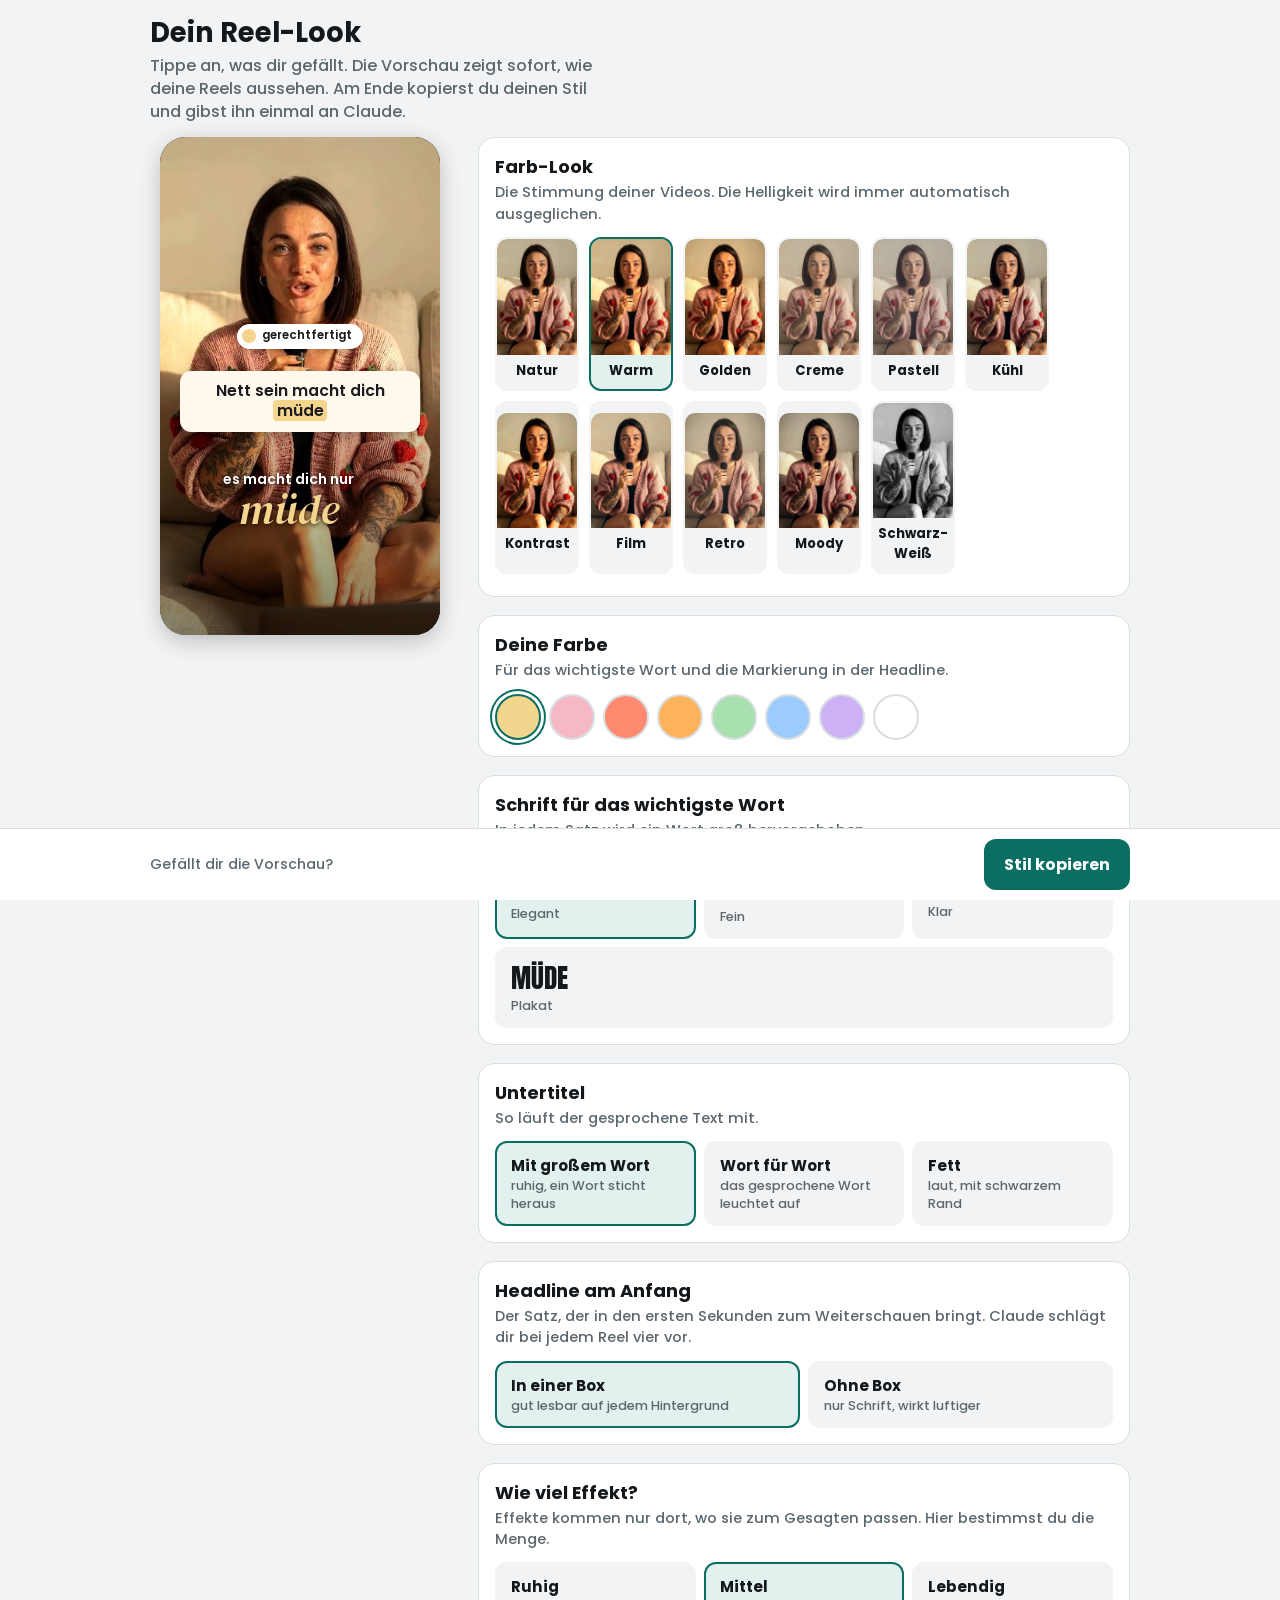
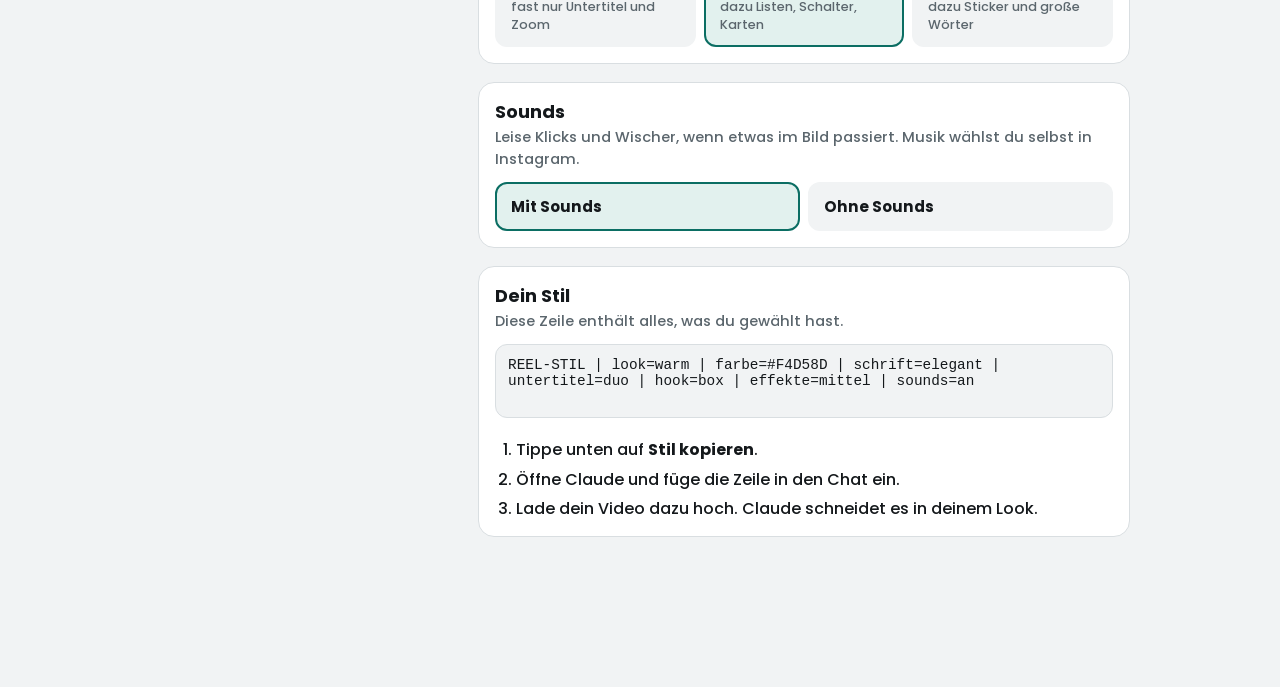
==== studio/index.html @ 1df6cdad "Anleitung und Look-Studio" ====
<!doctype html>
<html lang="de">
<head>
<meta charset="utf-8">
<meta name="viewport" content="width=device-width, initial-scale=1, viewport-fit=cover">
<meta name="robots" content="noindex">
<title>Reel Look-Studio</title>
<link rel="stylesheet" href="../stil.css">
<style>
html { color-scheme: light dark } body { margin: 0 } img { max-width: 100% } [hidden] { display: none !important }

/* Layout: Handy zuerst. Oben klebt die Vorschau (ein Reel im Hochformat), darunter die Auswahl in Gruppen,
   unten fest der eine Knopf "Stil kopieren". Ab Tablet-Breite steht die Vorschau links neben der Auswahl. */
:root {
  --bg: #F1F3F4; --flaeche: #FFFFFF; --tinte: #14181B; --leise: #5B666D; --linie: #D9DEE1;
  --akzent: #0B6E63; --auf-akzent: #FFFFFF; --gewaehlt: #E2F1EE;
  --kopf: "Poppins", system-ui, sans-serif;
  --text: "Poppins", system-ui, -apple-system, "Segoe UI", sans-serif;
  --pick: #F4D58D;
}
@media (prefers-color-scheme: dark) { :root:not([data-theme="light"]) {
  --bg: #0F1214; --flaeche: #191E21; --tinte: #EEF2F3; --leise: #9AA6AC; --linie: #2B3338;
  --akzent: #47CDB8; --auf-akzent: #06211D; --gewaehlt: #173832; color-scheme: dark } }
:root[data-theme="dark"] {
  --bg: #0F1214; --flaeche: #191E21; --tinte: #EEF2F3; --leise: #9AA6AC; --linie: #2B3338;
  --akzent: #47CDB8; --auf-akzent: #06211D; --gewaehlt: #173832; color-scheme: dark }

body { background: var(--bg); color: var(--tinte); font-family: var(--text); font-size: 16px; line-height: 1.45; }
body::before { content: ""; position: fixed; inset: 0 0 auto; height: env(safe-area-inset-top, 0px); z-index: 10; background: var(--bg); }
.seite { max-width: 980px; margin: 0 auto; padding-block: 18px 150px;
  padding-left: max(16px, env(safe-area-inset-left, 0px)); padding-right: max(16px, env(safe-area-inset-right, 0px)); }
h1 { font-family: var(--kopf); font-size: 1.7rem; line-height: 1.1; margin: 0 0 6px; text-wrap: balance; }
.einleitung { color: var(--leise); margin: 0 0 14px; max-width: 46ch; }
.raster { display: grid; gap: 18px; }

/* ---------- Vorschau */
.buehne { position: sticky; top: env(safe-area-inset-top, 0px); z-index: 5; background: var(--bg); padding-block: 8px 10px;
  display: flex; justify-content: center; }
.handy { container-type: inline-size; position: relative; width: min(42vw, 172px); aspect-ratio: 9 / 16; max-width: 100%;
  border-radius: 18px; overflow: hidden; background: #000; box-shadow: 0 6px 22px rgba(0, 0, 0, .22); }
.handy img { position: absolute; inset: 0; width: 100%; height: 100%; object-fit: cover; }
.handy .dunkel { position: absolute; inset: 45% 0 0; background: linear-gradient(to bottom, rgba(0,0,0,0), rgba(0,0,0,.5)); }
.v-hook { position: absolute; left: 7%; right: 7%; top: 47%; padding: 3.5cqw 4cqw; border-radius: 4cqw; text-align: center;
  font: 600 5.6cqw/1.32 "Poppins", sans-serif; color: #1B1B1F; background: #FFF8EC; box-shadow: 0 1.5cqw 5cqw rgba(0,0,0,.3); }
.v-hook mark { background: var(--pick); color: #1B1B1F; border-radius: 1.4cqw; padding: 0 1.2cqw; }
.handy[data-hook="frei"] .v-hook { background: none; box-shadow: none; color: #fff; font-weight: 700; text-shadow: 0 .4cqw 2cqw rgba(0,0,0,.75); }
.v-sticker { position: absolute; left: 8%; top: 13%; font-size: 15cqw; line-height: 1; }
.v-liste { position: absolute; left: 0; right: 0; top: 37.5%; display: flex; flex-direction: column; align-items: center; gap: 1.6cqw; }
.v-liste span { background: #fff; color: #1B1B1F; font: 600 4.2cqw/1 "Poppins", sans-serif; border-radius: 9cqw; padding: 2cqw 4cqw 2cqw 2cqw;
  display: flex; align-items: center; gap: 2cqw; box-shadow: 0 1cqw 4cqw rgba(0,0,0,.28); }
.v-liste i { width: 5cqw; height: 5cqw; border-radius: 50%; background: var(--pick); display: block; }
.handy[data-effekte="ruhig"] .v-liste, .handy:not([data-effekte="lebendig"]) .v-sticker { display: none; }
.v-ut { position: absolute; left: 6%; right: 14%; top: 67%; text-align: center; color: #fff; text-shadow: 0 .4cqw 2cqw rgba(0,0,0,.8); }
.v-ut .klein { display: block; font: 600 5cqw/1.2 "Poppins", sans-serif; }
.v-ut .gross { display: block; font: italic 400 15cqw/1.05 "DM Serif Display", Georgia, serif; color: var(--pick); }
.handy[data-schrift="fein"] .v-ut .gross { font-family: "Instrument Serif", Georgia, serif; font-size: 17cqw; }
.handy[data-schrift="klar"] .v-ut .gross { font: 800 12.5cqw/1.1 "Poppins", sans-serif; }
.handy[data-schrift="plakat"] .v-ut .gross { font: 400 15cqw/1.08 "Anton", Impact, sans-serif; text-transform: uppercase; letter-spacing: .02em; }
.v-ut .zeile { display: none; font: 700 6.2cqw/1.2 "Poppins", sans-serif; }
.v-ut .zeile b { color: var(--pick); font-weight: inherit; } .v-ut .zeile s { text-decoration: none; opacity: .45; }
.handy[data-untertitel="karaoke"] .v-ut .klein, .handy[data-untertitel="karaoke"] .v-ut .gross,
.handy[data-untertitel="fett"] .v-ut .klein, .handy[data-untertitel="fett"] .v-ut .gross { display: none; }
.handy[data-untertitel="karaoke"] .v-ut .zeile, .handy[data-untertitel="fett"] .v-ut .zeile { display: block; }
.handy[data-untertitel="fett"] .v-ut .zeile { font-weight: 800; text-transform: uppercase; font-size: 6.6cqw;
  text-shadow: -.5cqw -.5cqw 0 #000, .5cqw -.5cqw 0 #000, -.5cqw .5cqw 0 #000, .5cqw .5cqw 0 #000, 0 .8cqw 0 #000; }
.handy[data-untertitel="fett"] .v-ut .zeile s { opacity: 1; }

/* ---------- Auswahl */
.gruppe { background: var(--flaeche); border: 1px solid var(--linie); border-radius: 16px; padding: 16px; min-width: 0; }
.gruppe h2 { font-family: var(--kopf); font-size: 1.12rem; margin: 0 0 2px; }
.gruppe p { margin: 0 0 12px; color: var(--leise); font-size: .92rem; }
.wahl { display: flex; flex-wrap: wrap; gap: 8px; }
.wahl button { font: 700 .95rem var(--text); color: var(--tinte); background: var(--bg); border: 2px solid transparent; border-radius: 12px;
  padding: 11px 14px; min-height: 46px; cursor: pointer; text-align: left; }
.wahl button small { display: block; font-weight: 500; color: var(--leise); font-size: .8rem; }
.wahl button[aria-pressed="true"] { border-color: var(--akzent); background: var(--gewaehlt); }
.wahl button:focus-visible, .kopieren:focus-visible { outline: 3px solid var(--akzent); outline-offset: 2px; }
.breit button { flex: 1 1 150px; }
.looks { display: flex; gap: 10px; overflow-x: auto; padding-bottom: 6px; scroll-snap-type: x proximity; }
.looks button { flex: 0 0 auto; width: 84px; padding: 0 0 8px; text-align: center; font-size: .82rem; overflow: hidden; scroll-snap-align: start; }
.looks img { width: 100%; aspect-ratio: 9 / 13; object-fit: cover; object-position: 50% 22%; display: block; margin-bottom: 6px; border-radius: 10px 10px 0 0; }
.farben button { width: 46px; min-height: 46px; padding: 0; border-radius: 50%; border: 2px solid var(--linie); }
.farben button[aria-pressed="true"] { border-color: var(--akzent); box-shadow: 0 0 0 3px var(--flaeche), 0 0 0 5px var(--akzent); }
.probe { display: block; font-size: 1.7rem; line-height: 1.35; font-weight: 400; color: var(--tinte); }

/* ---------- Ergebnis */
.code { width: 100%; box-sizing: border-box; font: 500 .9rem ui-monospace, "SF Mono", Menlo, monospace; color: var(--tinte); background: var(--bg);
  border: 1px solid var(--linie); border-radius: 12px; padding: 12px; resize: none; }
.schritte { margin: 14px 0 0; padding-left: 1.3em; display: grid; gap: 6px; }
.leiste { position: fixed; left: 0; right: 0; bottom: 0; z-index: 8; background: var(--flaeche); border-top: 1px solid var(--linie);
  padding-top: 10px; padding-bottom: calc(10px + env(safe-area-inset-bottom, 0px));
  padding-left: max(16px, env(safe-area-inset-left, 0px)); padding-right: max(16px, env(safe-area-inset-right, 0px)); }
.leiste div { max-width: 980px; margin: 0 auto; display: flex; align-items: center; gap: 12px; }
.leiste span { flex: 1; min-width: 0; font-size: .88rem; color: var(--leise); }
.kopieren { font: 700 1rem var(--text); background: var(--akzent); color: var(--auf-akzent); border: 0; border-radius: 12px; padding: 13px 20px; min-height: 48px; cursor: pointer; }

@media (min-width: 760px) {
  .raster { grid-template-columns: 300px 1fr; align-items: start; gap: 28px; }
  .buehne { top: calc(env(safe-area-inset-top, 0px) + 16px); padding: 0; }
  .handy { width: 280px; border-radius: 26px; }
  .gruppen { display: grid; gap: 18px; }
}
@media (max-width: 759px) { .gruppen { display: grid; gap: 14px; } }
</style>
</head>
<body>

<div class="seite">
  <h1>Dein Reel-Look</h1>
  <p class="einleitung">Tippe an, was dir gefällt. Die Vorschau zeigt sofort, wie deine Reels aussehen. Am Ende kopierst du deinen Stil und gibst ihn einmal an Claude.</p>

  <div class="raster">
    <div class="buehne">
      <div class="handy" id="handy" aria-label="Vorschau deines Reels">
        <img id="bild" alt="Beispielbild im gewählten Farb-Look">
        <div class="dunkel"></div>
        <div class="v-sticker" aria-hidden="true">✨</div>
        <div class="v-liste" aria-hidden="true"><span><i></i>gerechtfertigt</span></div>
        <div class="v-hook">Nett sein macht dich <mark>müde</mark></div>
        <div class="v-ut">
          <span class="klein">es macht dich nur</span><span class="gross">müde</span>
          <span class="zeile">es macht <s>dich nur</s> <s><b>müde</b></s></span>
        </div>
      </div>
    </div>

    <div class="gruppen">
      <section class="gruppe">
        <h2>Farb-Look</h2>
        <p>Die Stimmung deiner Videos. Die Helligkeit wird immer automatisch ausgeglichen.</p>
        <div class="wahl looks" id="look"></div>
      </section>

      <section class="gruppe">
        <h2>Deine Farbe</h2>
        <p>Für das wichtigste Wort und die Markierung in der Headline.</p>
        <div class="wahl farben" id="farbe"></div>
      </section>

      <section class="gruppe">
        <h2>Schrift für das wichtigste Wort</h2>
        <p>In jedem Satz wird ein Wort groß hervorgehoben.</p>
        <div class="wahl breit" id="schrift">
          <button type="button" data-wert="elegant"><span class="probe" style="font-family:'DM Serif Display',Georgia,serif;font-style:italic">müde</span><small>Elegant</small></button>
          <button type="button" data-wert="fein"><span class="probe" style="font-family:'Instrument Serif',Georgia,serif;font-style:italic;font-size:1.95rem">müde</span><small>Fein</small></button>
          <button type="button" data-wert="klar"><span class="probe" style="font-family:'Poppins',sans-serif;font-weight:800;font-size:1.45rem">müde</span><small>Klar</small></button>
          <button type="button" data-wert="plakat"><span class="probe" style="font-family:'Anton',Impact,sans-serif;text-transform:uppercase">müde</span><small>Plakat</small></button>
        </div>
      </section>

      <section class="gruppe">
        <h2>Untertitel</h2>
        <p>So läuft der gesprochene Text mit.</p>
        <div class="wahl breit" id="untertitel">
          <button type="button" data-wert="duo">Mit großem Wort<small>ruhig, ein Wort sticht heraus</small></button>
          <button type="button" data-wert="karaoke">Wort für Wort<small>das gesprochene Wort leuchtet auf</small></button>
          <button type="button" data-wert="fett">Fett<small>laut, mit schwarzem Rand</small></button>
        </div>
      </section>

      <section class="gruppe">
        <h2>Headline am Anfang</h2>
        <p>Der Satz, der in den ersten Sekunden zum Weiterschauen bringt. Claude schlägt dir bei jedem Reel vier vor.</p>
        <div class="wahl breit" id="hook">
          <button type="button" data-wert="box">In einer Box<small>gut lesbar auf jedem Hintergrund</small></button>
          <button type="button" data-wert="frei">Ohne Box<small>nur Schrift, wirkt luftiger</small></button>
        </div>
      </section>

      <section class="gruppe">
        <h2>Wie viel Effekt?</h2>
        <p>Effekte kommen nur dort, wo sie zum Gesagten passen. Hier bestimmst du die Menge.</p>
        <div class="wahl breit" id="effekte">
          <button type="button" data-wert="ruhig">Ruhig<small>fast nur Untertitel und Zoom</small></button>
          <button type="button" data-wert="mittel">Mittel<small>dazu Listen, Schalter, Karten</small></button>
          <button type="button" data-wert="lebendig">Lebendig<small>dazu Sticker und große Wörter</small></button>
        </div>
      </section>

      <section class="gruppe">
        <h2>Sounds</h2>
        <p>Leise Klicks und Wischer, wenn etwas im Bild passiert. Musik wählst du selbst in Instagram.</p>
        <div class="wahl breit" id="sounds">
          <button type="button" data-wert="an">Mit Sounds</button>
          <button type="button" data-wert="aus">Ohne Sounds</button>
        </div>
      </section>

      <section class="gruppe">
        <h2>Dein Stil</h2>
        <p>Diese Zeile enthält alles, was du gewählt hast.</p>
        <textarea class="code" id="code" rows="3" readonly aria-label="Dein Stil-Code"></textarea>
        <ol class="schritte">
          <li>Tippe unten auf <b>Stil kopieren</b>.</li>
          <li>Öffne Claude und füge die Zeile in den Chat ein.</li>
          <li>Lade dein Video dazu hoch. Claude schneidet es in deinem Look.</li>
        </ol>
      </section>
    </div>
  </div>
</div>

<div class="leiste"><div>
  <span id="meldung" role="status">Gefällt dir die Vorschau?</span>
  <button type="button" class="kopieren" id="kopieren">Stil kopieren</button>
</div></div>

<script>
const BILDER = {"natur": "/9j/4AAQSkZJRgABAQAAAQABAAD/2wBDAAkGBwgHBgkIBwgKCgkLDRYPDQwMDRsUFRAWIB0iIiAdHx8kKDQsJCYxJx8fLT0tMTU3Ojo6Iys/RD84QzQ5Ojf/2wBDAQoKCg0MDRoPDxo3JR8lNzc3Nzc3Nzc3Nzc3Nzc3Nzc3Nzc3Nzc3Nzc3Nzc3Nzc3Nzc3Nzc3Nzc3Nzc3Nzc3Nzf/wAARCAKAAWgDASIAAhEBAxEB/8QAHAAAAAcBAQAAAAAAAAAAAAAAAAECAwQFBgcI/8QAQxAAAgEDAgMGAwYFAgUEAgMBAQIDAAQREiEFMUEGEyJRYXEygZEHFCNCobFSwdHh8DNiFSSSsvE0coKiFiVDU2OD/8QAGQEAAwEBAQAAAAAAAAAAAAAAAAECAwQF/8QAJxEAAgICAgICAgMBAQEAAAAAAAECEQMhEjEEQSJREzIFI2EUM3H/2gAMAwEAAhEDEQA/[base64]/pWEuuK3l7LqdxjOyDkPrVqDYmzrZ7TcOMhjSc6843Uj5jPsaoOJdsWSUpb3BGOmgEfP1rnL3MiszO5LZ6VHe5YnbPyq1jJ5HRI+3k6HDqh/9uRVnZ9u7RyBcxlc9VOf6VyYTN/[base64]/rXLO2fbGTiDPZcOk02w2eRT8foPT16+3Nfb3tQ15M/DrOQiFTiVgfiP8Pt5/TpWFZt9q2hD2yJMdjOSfaidmLY5EDamQ2dhTiYLbVoQEDgb7UBKM/[base64]/nmK1c8ojRnYgKoyTXDO1PFm4vxae6JPdg6Yh5L/fnVwVsTZTO2/[base64]/AFFKkttShMjvAMoT1Hl86hW99o0oGIU/ATzU+R9P/NS3nWaMgnTIu/sf8/zetDE0HYjjTWV0bOdiIZWwM/lb/Nq6ODkVxgsJQlwoxqOHA6MP7ftXTOyvFP8AiHD1EpzPFhZPXyb51nJFF6KOiFCoAOio6KgBJpFOEUg0CoKhQoGgYVChQoABojR0VACTRGlEUmgQPWhQNCgRLxQxRijxUl2FijFHijAoJsKiIpVCgQihQoVQ0FQoUKBgoUKFBIKKjpJO1BSMx9oHEvuHAJgrYknIiX58/wBAa4vMc4A671uftQvjccVhslbwwrkj/c39gPrWEc6iWHXYVvBUiJDYAJ9Bzqy4ZZmZ+8YbZ5VBRcuFHKtPw6HRCNudGSVIrHG2SIkCqFFWdmgDAHYedQkXB9asbIZfGd/[base64]/[base64]/AIxd3RPxszD25D9MVXMukAdcUiVvxj6jFPN42AXrvXT0jPsXYR67hQeVayJNKL0wKoOBw67sHGw5mtLJgAVhkezpwrViV3IqXY7SeDNU0/EUhk0/rT1rx63jYExnI/Wo4to15JM6Bw0s8AI/Wri0j1N4hy5VjuB9obOZwqyFc/[base64]/MP+Jw6uTgxt/KvRTuNnnS1KjqHYy6w/dsdpF/8AsP7ZrZryrmnALnuJ4ieSMN/b/DXSI2yoIrnfZchdChmioJCY0nlRmiJoEwqLNDNFTAFChQpACgaFEaBiaFChQAVChQoAng0KTQJqRCs0eaRmhmgKF5pLGizRZoCgUKLNHTAFChQoGCiozSTTAI1kftJue64B3QO8soGK1xO1c5+1S4/9FAD0ZyP0px7A5hOfGTTsMwVMdaacapMGliMAjDZBrqMtmh7Np4Gc8yatb+OWYLDFsG3ZvIVW9nHysi+WKvWcKB5kVyzfyOyC+JEsuE2w2dNZ6lt6fuezkbIXijYD/byqvuuKNFMyQHx8hgZOfQULfjl5E4+8JHIrNoAmZiCfLahKTG5QWmFBw02k2tGZWHRhWx4DxQxRaHf0G9UHE42tZEIh7iRgcxiYSxSYODocEjmDUC1vitzgZCk8vKpmm1sqDSdo6xYy99lgeYoX9rJPbmJW0g880XYnF1ahmxz61M7USNaW/wCCu5OBiuRrZ18k9GUbgttGwaY6grZCg8/erLh62UD64IrZH+WRWN4vxK8uWdYFIjQEsCcZx5/0qHacT4jqmtzNbQGCMSMskRw4yPCNtz4uW3I+VdChOS7MJThB7Otpea4+7lxv5nmKpJ+HpZ37TW50xzDxRjlq55/es2nG7m04gLLiEAgmVt+7JMcg8x5H0rWhu8tA4OofEM1k1KOmWnFq0ct+03wcViYbaoMfQ1k+HNovlZejBh/nzrYfaimbuBwPyfzNYmzfRcIx5DnXoYtwPOy/+hu7eQJM5/KJT9Gww/eukcFl73h8RJywGk/L+2K5ZavmRgesag/Ilf5Cug9lJ9cLxk8iDj9D+61lLst/qaKioURqSBJNFQNEaYg6KhQoAOio80knekwDoqFFQAWKFAmiNAwE0KKhQBNoqM0VSMFChQpgChQoUAChRUKQUKzQzRUKYgZpJNGaSTQARPnXJ/tLue+42YwdoYQPrv8AzrqjnY1xftnN3vaDiLZ2D6R8sCrh2IzBP4lLj6+lMufFmnYjnc10szRoezanTK3sKtrouXwrYxyFQOzOllYHzBq0dfxSW2rkm/kduNfEgQ2kZk7xx+J1LCr3h1lDKSJBEVJ1fGRg+e9PWFpbTxkSpsOtTprC1t4tUcanJxvvWbm+jVY1W0QOOi2a0SzWTWsfwqhBC9c555rN92vejQG26nmau7oDDALge2KrVTcny5Vd/YqSejonYa7KWqooJ089Nau6xKNLDURv51iOxjsLUqrFRqxkc62rADOPEwGD7VwzdSOrjpM57xa1aG8kc2p0HZmBJzQ4Va2sk8ckkkfgYEKy8se9ba6to3z4N/XrUNBGjaDGjH/cK1WVpEvGpdojjhVnKuplaR/i7xt2z71LgiWOF1ycY8OTS4o+8YAY0+lPX8WmPwtk9Klyb2CVaOWfabFmGKTy2/X+9c6j2PyP7V0v7TpFWyhQ/E8jH9q5qg8VejgfwR5vkKshq7SUFocnGsOh/Q1tOyVyTdDP5xn6j+uKwVu3/JwOD/purH2IxWv7NyAXK5JBTwj61MykdCJpJNEDkZFCoRkChQoUxAoUKImgAE0mjNFSGGTRZojRUDDJoqFCgAUKFCgCZQoUKkoFChQpiBRUKFAAo6KhmkMFChQoEETSTSjSDTsTEPsN64Nxmbv+IXsp/PIzf/au6XbaYJW8kJ/SuB3hzLOfP+taY+xPorm50uPoPOkNSkOCD5V0ejJdml4ETBMgYEA+Fq0FzH4gw61nLNy2hs74BNaeFhJGFPltXFPs9CHQdjOVYpnmNs1YTzl1UatgM1UAGKTIHWpUD6yQazrZunqgXZCW5kblVRFIZHUAeEnFWHF9RgKjqaqo72G2hRWRmlGxA2/erSIfZv8AsXC/dMF/iyd62pga2XWxY6hkgnNc67I8QWWFyGKDPJtiK1t/xiaxFuBZXFwjgamjxhfrua5Jr5HUnaVEfiXE5Yr0xOdl3GOoqXZOl2dgM4ztUe6sP+Ku1wimL8Pwg+frULgFw8cxicEOpwQelCQ3VaNXbWccEDSZ8XMHyquvGbLHOQfXlUx7jKBc7HnVVfyqNo+Zzmm2npGaTW2cq+0u4aXiCQryiTf3Jz/SsVH8XzH71pu2Uhkv7p2O5lIA9BtWajHM+RFeni1BHl5ncy5tXL2JUHfu8fQ/2rQ8FuCjK5PMgn9qzVkfCU6+Nf8APrV1w5hjY+FlP7g/zqZlQ7OtWrh4EYdRT1V/A5O84Zbt10AH3G38qn1miJdh0VDNEaZIKI0M0kmkNANFRUYoGChQos0AHRZoiaLNAB5oUWaFAE+hQNCpGCio6KmAKFChQAKFETQpBYdFQoiaBWAmkmgTSCaYUQ+LPo4ddN5Qv+xrg8p1NMfQV3PjR/8A1d2Ty7l/+01wvHilB8q1xil0Q3G9EORo350S9a6DEtrq4bhl1JbRBWCKo1HmTpBJ/WtXYyF4I3B5qD+lYm7dbsJPrUTaQkik4zgYDD3AHzrV8Bm73h8BzkhdJ+W1c+aKqzrwSbdFsxDDOBmiRgpBoY5GmJchsDlqFcx1WTJU76AsSAAeZquTh8M8rDOrHl1pU5OjJbYclqRw2MKvfSkqg3Jp+girZp+C8H4ZDbCQJMJwN/EdJPsK0ttdSNbjXbv7la57NfXtpOtxZo6x7ZBbY/Kjh7VXMFyPvpaIk/FrrJ42zoUodHTLedGTRyYjnio15FHbt36oAzbMcVTcN7RQz6TIUdCf9QHce/nV80sV5ERGweNsDIPrUNNdh0yNJNjHTbOMVDYFg0j8z+gqwdEOMDOkYBqp7QXH3PhF5MuAUhYjO2+Nv1xSirdCk9Wchnn/AOPS8SJWONoIWuEYnnoO4z6g/UCqWEE61A6f1qRGfuVlcKWHf3CiMqDnSmQTn3IAx701ZjMpr1kklo8htt2yVbMFkJ6B81ccOwRGudiGB29P7VSRDDyITjxYz5dKurJ8SFcDJbUMeelqzmawOmdlpS/CI876WIq5zWZ7EyFuHS56S/uorRGsiZdiyaSTRUKBAJoqBos0AHQpNAmgAyaImizRZoAOhSc0KBWHmhRZoUAW8lvOnxRN9KYZtJwwIPtWubMh2XAptrFJN2UZPpWXJl0jKax50Mjzq5ueFJrIA+lQ5uFSohZRsKfIOKIYIOwYZ96GDnpVeQ4mYEEYNP4YLnURkUWHFEnSfMfWlCF25EfWoSqx/NThRhyY0WHFEpreYAHSSD5UQtZ25IaRDJKowHNOx3s6SBcmi2HFDctrPEMvGwHnUZjjnV8OJDuiJxsfOjUWswzpTHtRyCjJcXXXwy7QczC4/wDqa4a3/qJB55r0xJYWksMo0DxAj615uvojb8RkRvyvpP7VtilYpIq350hedPTLpcjyJpnka6UYPsBrR9lbvZ7ZjuDqX261nWpdtO9tOk0RwynNKUeUaKhLjKzpCHK03MPAT7VG4VfR3turrs2N1PSpbjUCK4Wqez0E7RW3aCQ61JDDlg861dnw3h/HuEQIA0c0J1BkbBB6g+YrMSodwKe4dcXNnNrtiwY8wORos1xtdM1N7YrFZyJcTSKARuqDPOsf/wAAk4rxHXPNK0IOynYkfyrZDiF7d2piezdtWN8YFLtOF3Uk/eTL3asdwpqfycTV44Mm8H4bZRKkUNtG5UfFpAC1o4IRHCCABjJwBgVDjh7lUihGB1NTp20RgA1zylYSdkb+InqawH2p8UFvwhbJGHeXTjI/2Luf1wK2PGeJW/DOHy3d0+iKNcnz9h61wjj/ABeXjfEpbyYYB8MaZ+BRyFdHi423yfo5PJyVHj7ZXoM8ql2AJlJHX+oFMINK5xvjNSrD49R5aSf1/tXoM4UhaKTMSN9UmP1qwsGwlvIx3BOR6AVXWz6QG6qSw9+n6kVItSRHGB0Rqyl0ax7OldiHzYTEcu9GP+mtMScZFZzsJDq4Kz8sy/sorRgZxisRyWwtbAZIoK+rrTzqChGnemoYxncUWIGluhpl5SjaWqaEC8hTcsAYA0WAiPDoSAc0WksMrn2NTLeMBMEVI7pSOVKxUU5ODvQzUq8gIyQN1/WoGqqJY5mm5Z0iGWaotxdYJVPrUN21nJ3xvQNItIpGnBMZG3ShUGzZzINA0+ZoUijrqoNzSo2GMUjVhKKNsHNZ3slqwpE3JxSowskZUilsfDmmrf8A1GAo9hdoqH4dG1w50czSJ+EIyDC4q50/j07jl5VKRTkY244bJE2wOKiyq67MK28tur8xVVfcOBBIFPoaaZn4tWBSRtKTUieBomIwcCo2jfNVYxV6SYFpMLuqYBNKlXMIB9KMLigQIrmVEO/rXFO2tsbfj12cYDSFh8zn+ddoK51j0rnn2j8N1aLtV/[base64]/M1EjxPcqCMJnf0AqXLIWtmPWST9qpkoaiICHPLl/M/tVjZhVjOtRgwFc+RIzn64qsxsq1f8Is2u7yC3A/1GVT6Z5/pms5s1gdO7LW33Xg0SYwWGo/QVaRJ480FQIuFGADtS4uZNYDYvOG5UtIxqzikEZO3nT0QOaBAVPERig0e24p7HizQ64NAhuNRyqQB4aQqbinDnTTEMTKPrsazV6/ctIvka08w8GayPaCQRzSZ60xMgvIcZ6ml2Z1zYPlmoCSGTepNoxErkfwmkUXduFjUefOhUMOxKaT6UKAOroc8/KlgYFNjYUvVkYrFDYsnw/KitgA3zpAOxpyPYimnbJa0Gy4kJpePCMUG+I0knAFMnsUdqSyalNA/wA6UNlNMOiqvLQNnAqkubYoxIG1auRc5zUC4twxbap6NEzMuDpUGlsAAKl3ttowVFQLqWG3XM8ip7mqTsqgsbmq3jnDk4jw+aBh8SnBqDxHtLHDmOzj1yA/FIMKB54zk1lOIdprq5lGu7MO5wq+HA+VUkx0Yi/ge0vJYZRgqxVhUGVatuL6ZyZlcMx575z61VqdQ0nnXVF6OeS3QwpwaUw3o3jI3FGo1LjkRV2RRL4eSuKvbc7Vn7VmRwCua0lnESornydnVh6JUBO1WtlF30qp51AERUA4q04UdMoYjlXMzpRYG0CyrGpYIOYBrTcLsrWNVYQhm82Of3qkt2VpdRG/rWh4e40qNhWUmaolSPpOTgAVnOOXP/LyvnpVpxW4VAQG38hWL4/xNTF3EaOzHnpFKCtib0YHjoaW51gZ3NQn/Ch0A+Jt2P8AKra7VyxaVSoHIDc1WS27u4IR0jbkW616MJao4ckXdobhHdwtJj4vCv8AOnWHiVOka7+9LVNbjA/DQbD0HM0u1geRyxXwr43P+fSqckQoMEMDMc45Ct/2I4eXujeSL8P7nb9s1B7J9npeKyiSRD3KnVIfLbYfIb/[base64]/[base64]/UEUmSzZY3KR6gCWGk/l2f64J+lWkkacSqcuyPvqPQ464qFc27tICFDHUT8WOdak8Kx4Synwk4PMhWwTj2YUt+AsyMrp+J3YJKjA1LsefKnySD8bZjpbbbT3YDdQXqHLwt1csrJgcxq5edao8KRZWUwTuRuCqg5HmPMct6S3D4A4RlMZO2JHA5Dc7f4apSM5Y/[base64]/K+x9xyrovZfj7cTt2ScKLiPGrSMBh546VjlwOKs2xZ4zdF9eGMqQwyazt1apJJojTGo88VoY4jOckVLteEo8mph7VhySOirMVFwf73xARomQWwNqub/sLGInuZj3jqpIQbIigfUmtnwvgsVrJ3uAXz9Ke7TzCz4HcuHCOU0qT5mpU5N6IcorRxHg3B47/AIkLXIUMMknbbPL51sbrsAVZIbVmS3Ay7adRkfyHpv8AvWZ7KRzXPaUd04RUBYnnuD4R7k4FdrdJO8LHVoOAArkcyMH5b/[base64]/XJqrMnFMjA78qUTlqnyWyTBtGkMp05HmAM5+dQ5EZHKsMEVRg1Qld6URSQppWNudCJGZfgNc6+0NCstpJ0JxXRZB4TWE+0RP/ANdbydVlFUuxMqrPeFfap9qSIpselV/Dzm3X2qxtxiGXHpSKolKcihSUI00KB0dTJwFA6U4gBUedNA5YZp0HBHvXKULzgjzpSkYOKI42NJ2C+uKoQvIIx0pWRTOcEClM4WMs2wAOaEDRX8e4xFwmyZyQZmBESeZ8/YVyXiP3m/[base64]/h5PTGNBx1zU7L0Q7aPESxzN3eXRHLHG5Bj26HcKc1Z8Ot8yBWiTXIuWz+UMMkHzOQc1DvHKyXRiD946fh+ENuw/KvTxJjf3qw4ZIrNG8Z/[base64]/4Hc4G6gMfYMKINOSM5ppM5+vx1IXO3LlkVGGzVKXAAHM/tXeeYLXp/mK03YuYpxqJF5SK6n6Z/lWZXcgfyrR9ilL9oLUY6t/2ms8n6M1w/ujr1jETGCRVzZxAkHqKgwqqRDPICnYr1Y12B35e1eK+z2HbRdIyoMkisb9oV731mLVEY/m1jz5VZT8RY5CdOpqGbM3aPJPltQ5GqjKmSsVbZz/[base64]/2xt4jyzSJbp0Q4tEHD7OC5U+Eh7giMgEoO9b6uyj3qdbyxLPM88gKxeGQrkhdA7yX9SBTFzcdwktzKO8t4FHeRpliQo1vpH5m1FBUiGNo4Ibe4LnOO+ctpyqYY5/8Ac7AH500iJOidAGFpAGP4khUscYJJOttvbFOXduZELrksijPr1peC8jqWzoyNl3L83OfmFp22V+7BkXu5JGLMhOSo8tuoGBVGLdoqKGaeuo9E7DG3Q0zQQ0My71h/tFOOFQjzlFbiQ5PKsH9orZtbRP4pqpdiKqwH/Lr7VZWv+lL8qr7QYgUelWNmfwph7UmUuh2LrQp1cb7dKFAHUWAUAAUAfEdhsaaEhK6j5inF3Y+1cpQ6TuD6cqbGd/al45e1J86YCHOFFU/[base64]/wDBmH/xxUCWN3eSOQIUdNOTzJGYy7DkRkIRU+zYf8LjHdyqsY1acEkJu2kjz+NflUTi1u/[base64]/cNFKARyGcqdOccsczVdeF2iuHAMndFNAknJ7xmIJGBsMZ/bNJFMzn3e2vpl8byyggtEpJyVycgnAyTtitgc3Fha3M6sGkGfFvjIzj65qnd5XYraB1RSAhUYUEDVqP8JOSCNwcZqfwhlPC7m1Mqs8BMreLOA3iGT7E0p7QR0Jmt0IPlVXe8NSeCSFwTHIpVh6EYp7h/EF4lxRbWIkQ458i5/kKv5uFpEqgLnPPOTXPycWU6ejgHGuEXHCbswTtGx5gq3MdDUVS+On/[base64]/TK56nHWsR9oPEJJJEs4jkM2B78qcIcpEylolfZ681vaXdxOFSKWMyo8jYVyZNODjlyH1rdG5zFmSPKEZbu3DE8wy42OQdvpVH2XEMPA7W3ki1ju1J0gNsCV5fWovaU2/3Yst5JbGU4KsxjLHJGGB5+Hn9a6FtmTRRdr7rhsryPpZZyB+F3ZDINWVBHzP1NVfZ1bZ0hiBkSSedY10kKQGyuT5HGaruJd64CW98rxqNIzIM48s9d+Vans5YQq/[base64]/73J9o6veGa4o4Vdhr0jLOQC7H4SfIhAXI82oQZOyzscSRwqkpkwodnGnD4J3P/ubJ+VT/ABhCQoLE4Tfp5/uflUWILGkrxHGQCAAF2A8Iz7Z3/wB1SEnUtqPicZA35k8vr+1UjnldkTiSL3IKAAIcVWHntV9JGDG0e2NO59TVC6lWKsNwcUCG2zpJrn32in/0AP8A/Ya6A2dNYP7RImMFnL0SXBprsRXwf6K+1S7U4jl9hUSAZiX2qZZjPej/AGZpFomRDWPehRW5wBQoGdKDAKByydqdQ7HPM4rNxdpbZwupWBFTbbj1m4Cl8Z865uLQy7BGQPKiHL/POmo7q3kx3cin508pUnYjlQIYu5O6ikkJGEBO9cX4pcfe+KzNLiMuxbUg2U88j1B/Supdr7lIOGMveANIwXGdyOtcgZu/u2Engy5KsvX19x5dRWuNezWPRIfQ7llOloyQyDbB5kfpkH1qsu0CkyLIhiJJyG2x1PoM8x0O9W9ukcx7uXQsuAuW5EDA7tj0B5qagXkJiL4EuCWyNOGznG/+7HyatkUw+H3f4YRW/EjGnJ3I6j9R+ta3h120v3o5/BmCyxkrgKsgwQCPJ8fWudLMbW4WVTqAxsPLP7ftyrccNuygtsh+7e1mhRkOcMDrBx7GlJFQZcw3gimuXdu5Ai72Zy+CufEADyIDK6+e9Lju47y2FxaTo6BsArkaMYwD5Zwp3HQ1l+1HHbGOW5s1aGVp1ZXI/[base64]/AHL+LGDV3xKFmdJBnx6WzrI8QAGw+hwPKoZqilXupdc0iHWE0nvJM6S2oY8iMDIbl0OM1meK3rXMkbRyERY7tkTIUkAY28ueB0zT3HeJmeaW3swiw5C5jUguAMdd8dcVSLdLb6g+CT+RlyD7ipZEpejQdnbaSO4FyMgLvmtRccVnECGJNWvYFiBk1j4Li/u4UeErZ2rg/ho2tsg4O53Hzyd+dP2dvc/8QQuXZRsGznBrCUbds1i0kWPEZePwlZLfhM9znn3bKAv1qK/He0sa4Xs1esemSP5CulcPET2ynzG+acEUSHcikpRS6JlOV6ZyaPiXaTiPErWO/wCHT2lqHLMogYajggFmI3xmrPs7Cy8ItARuU1Y5Y9K36929wcuNOMCqXtlI/DY7WaExd1K5R2dA2DjI36da0581xSM9Y5cmyHGMA6jin4ArMPFsN6jxxMIFlN5aTh+kMgLD3HSnYRuQxweQI5VnKLWmbwmpq0S2mEUDnIU6dq5xdyPedpIdjIsTh9I5nB5fXFbLjM4jtXDMckbewrNdioornil5cXenuwhAZm+DBzq/bHrV4lSsmXZtLm1shemQyLBLGMF/g2HxAHlgajn1NZHtA3E5HaMXCzxRnShbDH4cDJ2zyzy5GtBxSK5is7gwTOWklL4dQx5gHAPPYnOdtqw/Fri4Ero9lCTspZUxkgbnlttg+dbxRM3ohwrdz36ieONUBz8IO/[base64]/d6VteyumeKU6zHJITLKuj4JJjqKjP+wKPTNcysZFIt47q0W3XWsMgi5lXOSx9weYrpXYqWV7YPJIzmcvOxcYYAsVRcdMKtCZgnKUWpdovuJSpok3VVQEN3keV5ftyzjnyoo21jXoOokjQGwx1DIHlqO2fIVX8SnSZ0lWTAV2ZGTxDHw6iOuG2A6k0/wAO7xosyOxEkeO7LggYyCoI8+bN8hRewcahaLgjAAyD+Zsfp/[base64]/FkvJYDICAqkDyJPTPTlWNSRu/USFnJOkMBg557/wC4dPOrbiExmRlZMhidyuV08t/T1qnfVHMq4zEQBvuV26+a+o5U4qjYsVKmYux0sBh2CagUAJ0sOqnmDzFO8RiEtuuWUgowAaTUMbHY/mX9RiocruIxqDA8xJq0lSR59D68jT0B73UNY7zWuoFdLfD1X8p/3D51aGZqcaZG5kZOQNt8fv8AvVzHfZ4dayRfHE+AwOCoKldvoM1C4lCEcylSMjxKyjl/nl8qZ4bcDupEJ3jYOdQzjfBz8iapkrTKi8k+9OzkEs7ZJHOpVnO0hQSb4XABHM/+ai3MJgkK4IAYj6GjhkCjOOWx/rRLao7MHFTUy+gEgk7tYzqVz+ExxhzsdqrL0GPiQOlgHjDDIxq9R6bVLs5NTKQwy27Mx89/3B+tQeJTvNxIAsSsS6EGdlGScD5kn51nD9mdfmcVhVfZ0PszdqpsSQgke6kfR/FiHGoHz5DHrW2l0nhcIDhTGFKsBn8o/rXMezly0bxrIsjwQxzyFEGz5RRj0OetdL70Dh/[base64]/ryq8a/upYu5uVt5EYDvInQsufLfn9K180lszKAwGOlVXaLhyTW0c9v35aN8utvuzKRvt1xtVab+OhLLS+SsoYI4UL9xBFD5iNAo/[base64]/U+XpSj+wdROYhw2Fc4XzFTbRS0WmOUIxxseux/sPnUGICTOsNp0ndR1xt8s4qZAzRrGe8Ox/DGPXf8AaiXR24WnJWam3VWkgktk0tEGB0n4tIXwnHMEmt32cDW9jLM8kimRhEzA4KANliSeQxn1325isJwqCSW/jhgZJ9KAKyEro2ywzyIG+fattxe4XhXDYbVTktGdQJAIcjVnrvy35KN+eKwjdnT5scVXFbZP4lcSXkyRNCkMYkZ5FkxsFbc5HLwYG3w6sDLHa04MFadpQE1R6IioUppU+JVK8tgRhR571kuBNLc3aSySCaVMR9ym5weQx0xknJ2G/M1teEQtbW0aQyNICgeIsTuBnIGRlV5ZYnJzWi7PJyJRjRdISVbvM4AyxakLiaN0mGlTsN/PkT6+lOBkEQbIWIDfb9vSkQAA6nygZvCp2AJz9SedUcZnpwyOynYg4rOdrRq4Bdj0Na3i8em7Y9GANZLtc/d8AvCf4TTQmZPhn/po8eQq0tiPvEZ9DVTwlv8Al48+Qq1h/wBVCB1pMpD7BlAZeVChA2pMMRzoUDKVXpQflUYPSlf1oIsmB+tOK+AXI2UZNQ1f1p4ti2didsjlQXHbKm/mxcLMDpbB5t+mPnSbYxzzBgCNwygEHT5kf0pq5kVhsM+HPLmPU/Km7XcYBAbr5jyoo2J5LRk6cnwlTpGfDjHL8y+nMU3buhdDGyAa1I0thQcYOluan0O1NPdC3ZWmAdRnJc4PLz+lL72ORTJEfGq+NSNXL+IdR600MVewSTw/Dl1Q5wunG/UfzG3tWagY298hfOGJQ+x2/etEjJ3q4cBDIQFkOU8Q20MBtuORqt4zZEYfBViA24CkfL36irT9EyXsfu+Hd/3jafCzKyuvMlsK2R6NiqBFNvNpnjJBU7A4zzH6H9q0vD7vvuHTSTyFXji8WkZIIYE/XatFdcGseLaxNpMneMO+i/KGIdRjzw36VLlXZtjtvRheGlWZVGdgGYAZyRTE5WS/mkjXTG0mVBOdI6VfdouDR8DMcdu0pLJkyMefpVDGo1ct/wCVOP2aZ8txUPo0XCpWWXCguzx6ApOAvjQ1vp70ycL4xJG7NGTchGZdJxlFwB5A5waw/CIZZniijRH1ui4cZGS67/pWpvJF/[base64]/Wq7hOnhMjl3xrbOSatbjjUZXMeXPLyFNcaJn+S/j0M3vZ77xbMbO6nt7gqdDd6WAPqDms3dzX3CwI3vLx5NIOqRAuT1wPKri54vdKhRNEZPXn9Ky3EbiaaVnldnYj4mOcVaaqqFwndtkqKczYeVj3jkEkncml3lyFUg4zjbeq63l3CknAHOovFLsRxs27FRgU0tlt0ikuu/vuMhbdCzwgyYHNsdB9RW8e/zPNbfeo1VCNMLrswVAfiBz57Y2IrK9j9T3814y6SEkKv56BqI9By3rT2kkMrxxPAgJk1oY2VzkYYuB12I6fKt0Zr7Kri/cTiRGibDEgyxMrLupBPP+EDGwrHNbQNexxsrpkjZo8Z6/sK1PGLDhwR4opxbknSY2JViCScdM+fLrtWXs4Jmux+IZBGNgGzknYCtPRD7NtwmDRHKiN+O3eJKwXfBQPGoPTOk5PnSftQIl7OlYguma7VyOuSNWffBFTuzkSoYJHmOsLbSyMmwZtTR4IPTf9KT2+gT/APH7fJw8MyjAGcEoRv8ATNSuyv8ADkUUckZCDYtsPI+lW/CeHvJN97jGe5GvSeWdQCgeZLEDHnSrdA3iKow257D3zWt7P2pN1mAN3C4mlVRnIhO2PUuScf7RQzpjm4pUtlzwSxtOC2lzdP3R+75inmX87A6pF39dKfWqFp34pctPKZHXWWznBYk5yfIeQ/8ANS+1l3PP904JbNnWPvN06jmzEkDHQk5P0qTwKCO2t4lMijvlIjkA1ANywqN8beWdqmqRnKTk+TLvgdvGkAaMqjnvDbzxKGXVjAwn/wDI2Aeew3xWhglWYRtoUK2mRW1AqrcsE9W57DYVS2sZN3LO8SkiNfwSMMhA04ZwcHbJKr+tXts8LaSDnWwEZK+FCBpGkdNx9TST9GGRey3jBdAdwBnYjn60l2BwQFyCDnB3x7/Pem0maOEmP8RumDnNIeT8ZNTHDSALv1IP6bGqs5eLsh8bhOFnHL4T6Vi+1EYuOC3Sf7Sa6NNEk1u0BPxLtvnHlWA42uLG6U8wrA1SJMPww/8AKxkfwira3fLx+9UvBzmyj9qs4HxMnvSfZSJKYXIB60KS+PFgb5oUDKHVRhtqYzRh8CmTRIVt6flk8EUAUnvNjt/npUNXGrc4HU0u5uIrgnuyZEK+Eq2PMfypUaQWyDO+pC3iGwJZgMkEc8dOe9MqxSXSMYBGNtvOnZ+bBQhUNgnPUbAn300w43YDkzDSAcEAdMfQ1RZbSJGQJGwVxggrnzP8hVbd8OKyYgY94qliy+EkA8x7tUiG4dUKsdi2cq2CB0xTsbKJ1dCNWRgdGXUx/fFJOh1ZUrLeWsjRXcRbB0scDcjfcdcedPyTpLbL3WSAGGhtzn/[base64]/p+1ZKAkODkYHpSh+o8j+RqODNpv7QhtJWVCC3IHWKs+LXRSwhslLeJ3d1k3dAJHwCeuefyqis5RBLFMwBVGRmB3yAwOKW0zTyvKxOXYtuc4yScfrUSHehY3OBVvwS7W1uQznYjFVSbb0tMk1k1aCDpm/wCFyd7dM7rlG5bVoJYkjRdgpbkAN6y3YqSc3AEysY8eEirntNepaXUE7NJpjkVSkeOTKdz59KwUOUqNnLaIzI2rLZJzvUkRq2zA7jnRoUmlLL41YahgdD/hp1PBqO496GqZblZWcQyqvgjwgc6zN7cBZNGvljcCtHxd8K51DArBXl8DdMudxWkI2Q5UWMEwIDA6iDz5VVcduMjZt+uKcSfQNhsf0qrubiCa8jheVcu4XC89zitYxZnKSN52Qkii4H3U0baXZomKAnHhDktj5VIvOFxLKJrO4CiE4QIQSjA5JX0/LpO25pxeHForWXh7pA6qZGQAfiaiFLN7KBjfp1zSeNx3wjM88FrdRKo1hsqdvzZ3323GfD1NaIfRR8a+/[base64]/mtx2Xt0jnyFjCTEqykk5hi5Mvll96xfDtlV9JIQNId8bgZrc2KrbcIuYkmMLQWcVvzBAZxksDzz4v0pM09FQsYv72a9aNnM7NK+ZNG2kkZ6qoAA8zirjh0sNnLGJ5HmZoou6Ur+JICMDA/IuTsTjes9JxK3sYnijhSefIYxyAkBsYDS7+I+S/Wk8PM8yXs0jd7dPFrDa8OxEi4+n0GKTViNxHcy96iwMYbUiONI1x4WbWh3xzEgUfOrLhTiNXOGKA94GznJYamx7OpqpiaTVdSmSaRQbkMmoHGiVGAVfTxb/2rRRxJAzyPhsMxCkb4LMR8tyKOjGb1TJsMaLG8aLpxnAxy3OMUUiKV1AKzqVdRyzg8/TrRR6lAIYEagMA9N9vlSlIkhB70rqXd068t8+exprZzsVExMhUKQV642/zrWO7Wph7vAwHTV9RWvs2aVVdgQ5XLKGzpOf13BrOdtHgLhBJ+N3W6Hy3wf3pomTOV8IOm1UVZIPGpFVvDiDbDHQn96nI2AvvTfYIfMh396FNAjfehQBSg0RYKpLHAFF5VD4o5W3ABIy3SmVCLm6Qzc8SEneRRtoHItjJocKuRIqRELsAdW24/l1qlYajzPPepHD2xdAADGnfbPWtK0afhcG3ZqFQtHkg4xkEn6j64pD25VWYKNgoBzjJ9T/0/SnrQmVDtsBtleZ86kBQYSxyQF8RB5/33/X1rMdFRIDrYgcmwRv15YPsRRwyFGTvRnSAN+fMEbVPubf8Yahh5AC2M+eAPr+i1GkgVYwysChYAA4OB09tlP1pgHbXAhmRyGOh435azhVJ26+laLhRiuLOCEYYFIg4TcAvJqwCfIDlWSDPHrLHdo+YGCMpV/[base64]/eQ6LHr1ASYwyvqPiwdwdOnHselRiW2zZqjBfaZbyCz4Vxq3cq0iGKQxSbA/GMEc+bVi4O0fGrcYh4rfIPIXDH9zXQ+03DFk7IcQtUl1PYSfeAACAw5kgezNy2JFcobY4r0cVOJ53kXGei2l7T8blBEnFLtgeep81Xve3DtraaQt56jmmKSa0UUc/OX2LluJXHjkdvdia0v2ccGfi/[base64]/6npV7we2kml4ZPMulowVGiTChHbuwcfxbZB6Yql43a8Pl43Fb8PMiTwRPMY3iI0nbSc4G+CdumK0Nnai0kngSWJhDcOiSEYEaqUdVf1BYgU2SS4YVERQd6BLoExLeNfwCoYeRyoziqr7TWkHZ63QkbXJJxybY/rV7qWG73VkAcsM79z4ZOfp5e9V32g27z9l3YICYm1fIEg0l2N9GB4QgnEMZC/iyKh1nw4Lb5+laPtVxGe24R93iPdyXN8xG2DGi5A9/hGKzHZNu9dpWXMdsrzPncDSNsjyzT3aG5e+4zb22on7vFuB1IAyfXfPOitlOXx0FBDEIHwGOFLMUGTnH6klq0VrA33dCE3aG+ixIuV2AYZI3GCB/gqs4XAbhvueHDvBPoJI0mRWXbblsOfLetNZIrPJDavLFDcXEmyENjvrbUCRjoQ3LzpMPRcwMz298zl2fWzLGwALCSFWIDdBnP03q3Qq6zBfBKI2HPxA5bGPPfNVUbJDGr90ixMmosp04/AQjbn0Iq0gVdKkO+sXBGVGTjWeeeQAao9mcuibAzNHp1NqIySEx+Y7e5o7jULZ9Kuw1HJzuPDnP1wKKKZSsDoxbvCR4uhxnH1U04I3EYUgtpOV+W38v1qvRj7Ky44tBwa3lvL90GlWwFUgsSxIUelc7/AOJ3V/[base64]/Ws0/EryQu2R4jnfcjl/SgnE5FCCRNRXGSDzGrNVxB39F/dgHvm2wRIAuM5AKr/[base64]/XetR2ehk/BOhtKkbenT9Kz1pALslFyV5u2M7V0Ls+tpDZRiBMSnAOc6fctyx/4xmsczqJpgXysvViilZNMeG9qtPuUS28kgiBdULAc87eVRXUw2pKkiRtkxtv79Ns1Kt7vNu7SO7NGjK5RMkHSGxgczjNckI8tnW3TooxJ3UDd7JJNGWLBoSByYAlRzyCTlD5damzzyQKSyxMyuAzKpcAZfqd9JCgb8icGmhG0M8sRhLwqQ6SFj+IMl86/ynO/v71ImEcks0wk3dAZEUDUwYkg6gccgR5HB3zXShyK54Ly7uru1mZJLaS1KFZRggklSARzA1D5e1cJuY2hmeKRSsiMVYHoQcGu8JJaQ8Stm1ztIXljBAbwoYwx1Z+Igld/WuPduLf7r2s4rGDkG4aRTjGQ/iH/dXThfaOLy10yjpJozSWroOEEaGWVI1yWYgAD1rsXBne0sbWyVoWZYiZIJWILIBp04weuTvXL+y6h+O2hYgaX1b+Y5friuxy2lnfyzBoCzqUXvFXVrIABBAyRjPkK58z2kd3iR02Tg1jdwMk9nrZwT+EQ+sjAzgc8ZzjGN6o72w4cJBJZyC2kkCodeqMhCQoz/ABEYOCR/SkzcHVjE9rfENJGJM50nVqPIHIBOMHOwx1NRONXfE7Ph0kd0IpreRyqFz8WQCQBk5BODnA3ziskdXRZcLW44nx0wcQulmuIWa2EaqP8AQByx1dSSRjyzy51ora1aRvvczxPJMAxVEwrHSVx64Hn1FZns7FHY26xd40ivLHCjN/pxznU7YxvpyqqfmK2yApZRyyEo6wgPgjSrDf8AUkj2oZKIbQwTzKA0neSRuyrHzwAeTeeXG1SeL2/3vg80CtqMkR2A23yeVNIjrPgqRFGml2V8YOQDt/8ADnU2cRqCC+SBjw+Q2/nSGzh/Bna0k4jAQquVaIFhk+Lbajsnkn4lfXjFm0qUXO5ON/6UfHwtv2gvViBAZ0YDOOhp/g0J+623dE94zBiAcc23yfatJChs0HC1ze/ereZ0Ls+lnADaXi14HQ6SP2q74aGeRGilc3QuIC3IMMwEYI5eu1U/CUEAgZMB1W3la3xuRqaNjvseYqys5UQwhh3Rt/u8j6wSrFHaNuXIgEDOfLpWTRojRWLrJbWv3mULLOIVlTQcyd5EVx6fDz9DVg7iOHCZzoyvj1DOjVv15xmqayvE+4xyKTCkBXEYViv4VxjYc9w1XluqvcMVbTpITwEYASRgP0cGkzGV2T7RzJrMasAzFhqYZKkg7eniqdMdMb4JJTJ+LHSq/[base64]/[base64]/jU/m1bHHXAqHLCtvl7lwd/BpO2DuCKba4eaTVGulchid9zjHKh2cjavolTcIWzlMi8R1xjIjDJu+Dyxn9aaklcnDuWIyST+tIQMWHi8XIE7nFKcEQ40nU53HWk3b2Q+tDSHYljux6+lP2mHuAZCACd9xyOx/ehbTd0QhGN8brn9jVraT26Kz6IjJnkY2P8qG2QkmN2MX3GdcFpFyVIG2422PzH13rddnY45bjJjLQscam8I1DmGG+T6ZrIw676fNlbnWo7xwqhBt1A89+danszGTGRDC0qOGBcKQGzjY52232yaxyu0bY9PRruK3CWdj+JgsWU6T/wC4b/XA+dN8OLRcSMYc+OM4DnOrTKxLe+k4+lU/EbqOKG3so9LAyiQuvIgONPuMgj1Aqx4CHeOCGR3eRYIi7r4VlLlmOhum+xHpWWONI6u1ZL4nFHZ3QnU6EjK6n1DnuxyDz5L64qmjMEbHh7klFg067aNiNJBByTyyWORy3+dX/GIfvCCb7n3zYUlT/CdmB9t/XfaqPh63F0I5FkQyoFdWRSr7ByCCfjAZl/6d61GurY9ea7K0+8pHBGUxNrlIOr+IAr55A3+nKuYfarEidpElQYEttGVxywuV/YCuiXa25smS4uITC4DYDHEmkLnBA2yUyQRnesL9qaxhODNEMo0EjRseYUkHSfUEmtcX7HP5KvGYA0hjRk0hjXUeaan7PoI5eNK0oYquxCjJxzP/AG10I8PdomurCZmd4jMO6fOp9J1YHU/Dz2yPlWR+zmwmntb+e3IEka6kIOCGGAP+41oraeaFv+etI5DjSZAmHwVJOfUHJ59a5cm5Hp+OqxocvL7isAkiuIUkRznxLnYHJxjOcBl3GAMVSJOt3foywsiIe8dFlJDYwANz/FyqRxPiLuVRDJEoB5HUo2z1ztg5Bz5iotjKSRM0hlMKZyowWCgnfPrvUmj7NrbRLHCyRP4oZoJu7C7wsZBqA/i8L/LatFcDXYHQ0eNR3ALLs5BwOn8qrYbVT3qpJhhh11jK+IRFyT6kbHpV4wYpqVhplcYBTBBJOfrvUgQ+7zPdCSWNlkkVE2JbfmrfMnFSJrj/AJZtsqd/CMZyT/SosMqSXZJDnxE5Ow8G428+lUXbHtAOGWuhCyvpAGW/2/1NCVsb0cv7XXX/AO9uNOR8ORn0NWfCJHeKERDLhQVjAzqwAcfoaOxsIL+Rr+9hWe4uDlVk+FR0z51eWsxjZY4XWBS4XwHThdydgM/ApP8A8quTT0RBNW2RIO8lh+7xW9wX3KeAkMMsVGOgzirz7jfpeSXMccbwyxyHQxXDByuDjOclxj9qbW7uZVMqzDvRArojliNcz6VGOeyA1YxXENlKSXZkWWW40O5yI7cBUAJO4LmpLLGcRxC/n0d0NE51iXdcqpbG5GzgVb23EFjlBncKzNg7qMMyKcHzxpJ+dZu8LSJJZyMGXKWzsgZ+nfTsR03wM1kO1/HpQVtI5A+sGSRtQbSzgAKDjooH1pKIUpaZ0277Y8N4YisWjYM/wReIgEkk7f5vTdl2ztOIBrdY1VQuAJZMtIOR5frXG7O5PcDvMGJdTYB8gMD03NSjF/yTKhWTUhMbEYJC77Dnz2B/SobO2X8dGauDO0RxgXKSwaWWXGNO682GD/t8Qq9MUE9vG8iI+VBBK9Metc97O8cFpLbxy4+7yEFs7d3nGPlnpW4u71I7fTE2pgMHyGPOiNJHmSjklTqjH/afw0yWdtfQqMW76HwPynkfr+9c+UnTXZ2WHiFlJa3BDJMhUgcwP861yLjVhJwviU9nJzjbAPmOh+lWnZM4tMiA8/ehSMkE4FCmQRyd6ehYx28rr8RBGeo2J2HXcCmTzqTbR95bkBgrCQMCfYj+dMIdlFGkt7MEgUgDck8gvPP6kVoLW3W1tu6t9RA8RIGTjH8/L0puKFIE7lIQQ4/EPIn3/X9KeV1U6izBozkHfB88gcx7cjvQ3fRskEXihigLOqg5UEAHboN/iX9RVZdXcbMIIY9coUBDGSWXHkx5j0NNcX4hqZooU1a22xsWPyx+1SuC8MMJwHX7xKEIZzgaidh7ZyKdUrFbbpEReE9633i7UHVjUFGw1fmPsakztBZRBChTSSTpUAKRsw9jzq7vYorG3E0gVZAZF0ODkAbSRbfUe1Yu6c3lwz5Vo0GFK/mwOdUnfYpfEYuNdxJ3jkkclGMbdKAdl8KjGOlOKjYGk7rTswIjV2AyxGABzp2c7t7GEaRHWRt/FjFWIaGYqHjYjbBOw3puKDvbYkjJVzn+f71acMslmPczYzjIZT164Pkef1qJNdlQUuhxLGya3dkZleIZIJbbf/N6RGkE88cMEc5Z8nJkGSAOmw+pqwPDtMsVpEksgI1anOFUeWelSZLCLh1/FMGMh040qMsz4xgD1H0xUKaNHB/Rb8Bs1s7VQEVZMZc5z1zzNXF25jjW1WErGw3ZSOXUY6DzPvWftZlvJpbWeTDiJm7qPdVIHVvzMOeOQpztnxI23CTofEt4qxKPJdILn/7Y+ZrBQbns35LjSKy2vF4lxCWTShWZ1RVPPQGwoPkMb58zW27MMPukK+LEMdohD/DyY+H/AKhv6VzXgzlWjcZ2YasbHz510XszGULQxsrLHJBGqMdOqLuiQwP5jqZt/Stnoa6Lu7jmkt4UEkgLgKH73Q6uMlTy39fSs+yxyTtMAs1wRqZRMX/MF7wDHhGd87bedaTiBSK1jUMAVX8NnTUBy5/9vzrH311by3cn3WaUMARphRdxqwEYeLrnB/SkXHYOJxXCQcQW3t1jnfVvGmMHcNlh8XhweXNvSsp9qHewcJ4VbTYLRvIpJXByFjPL5/pWi43d2y8IVRDcTPMjr3krsC75wWO+Ac9evLFZb7Ur4XNtwcAurLHIGVhvsVGP0Na4l8jDyH/WznhNINGTvRCus8s6N2GnWw7P3N2V1x40uFJDBy404x7fpV7DxG2hEzxXkqQzOSEmUMBqHI5Aydz8qg9hLn7p2dYMIl0NHJqlTKsCWBB+tT7iC3xpeKFlXIRop8ZRhhW3wMDAHpnrXLLcmeti1BFTe3C3LOVitXQksxibSxyNJ/[base64]/bFdA7VcQ+52Mrl8EAjGee2ADj0/eud8Hg1MbyU5llBZRjOBvj9q0jpWTPb4ltbo6hgrlVRMg4wM4J5/[base64]/[base64]/Ss4J2Y/yeSDUYx7RPt0WPuy2caVy3Qk7VhftQtVS+tLnk0sRVv8A4n+9b21lZ2AKFCQDzBGPL9f3rn32o3Bbittb6srHDnA6Ek/yArZHhybfZjVYAmhSRnfBoVRBGJyadtZu6kOeTDB2pjrSc+KmQnRZPGe8DOwJHwkc8Hp6/wCdarr6fSCuCygAZ/i/f+tWNqyTW+GGWTb5VS8WYCQsynPMHbl9KS7Oi9WO8KtO+dbp1Op2KKv8I5Z+uK1fZ2ISss0yLF3UiqsjxnABzlH/ANrHGG6ECoPCLZXS2jJxGwVScZfBG+kdTyOOtaa8jHCOAmVzauxgKa0DMugE5XJ5jJPhIyMnBpSdujSCSVmI7d8TMvEWsYTIu41g4zv0PmRyz1FZ2FnQrkDSBjApcDPe301zMctr/wDAp27gGvIOM7tWul8TmlcvkR5tDZMecAZJqykiaYJgAnIOfKoYhK+BvhKgkfSrfhyiSIeg/aonKloWONumDhEOi5liIPPP+fUVbLZG1njmtQukHxRk4HyPzqLdK8CieNNOU0mQbn2x/Oq0XEgUOkzhgfiUnJ9996zSctmjaho0H36T/iMot2UtHH40bkxyNvQgE7+tNffJJkluQrCR27mPG5TbLH35CodjBI1h38pXvB3rL5sBvn65HtVtwmIT2Am0KolbMStykYgAsf8AaMfM06UQcnLQ/wAGsJIbP7y6aA6d1F1LO+xPsBn9axva/jv3/tAyLJrt7VRBG3IHHxH5nP0FbXtjfT8I4PrlvHnmAwgOPCxBAOw58z8jXIFQnJJ3571tija5MxyTcaijY8ImDQuM7Yz9M10zgrR65dEeqN5okiDf/wCUWcrj18q492ekOuaFjnMZK11bsxL3aQJGWGq4m7tWIAl/Bz4T0Gc/WssipnZidx2bG7BntV/BZ1MJJDcj4RkMp5g/[base64]/gZqgOdFRjmK6jzjrvZCK0Xs5As3efENZUFhnQSGI6Y1fOovErWKCASOxhGXUB4iB4enT3/AMzUrs7aTt2TtTFrEkmjS0bDxjScA79Ov86icWn4jG5WZ/CCSpZdGo7ZPqMHauN/sz1o/[base64]/Ty+tXXZ6SIWQlCsrxhJNGvZ3AOoempD16itXXE5ME5Sk+RD4wVsnMIYnTkK/RsbKfQ401FtCqMpmRSpK6wh5alPiHzNSu0jQXShg7a4hp5DJA5enLTVQlvdXKAW/hUKQXyQNPOklo3b2TLriSRQLCv4kqnGlT/t08/oaj/eL/ic7HWYu8IwkWxLEYG/yqy4f2YZsRPcAs7tGDGvNtGQN/[base64]/cq0sSI6MNQkDEZB3UOMbL5VB4nacc+9qbC6gaMMS6XMIAAIG5wcnJyPSsu3s2c5JUmMX/Bu0z3JPDeJRhEHgjaMICAeQI5cx5c6Xw3i89hOsPE1kjuUXSyE4Iyc+x96mWXEOLcNt3n4xaL3YbLyRPkKSeo5jfHmKl8etrXjPD4btMNcQqXSTHiKjmD+h96ozt3svOFzLOn3jSmW2Ug8wB6Cua/aA3edpLhjnOFX5BRvXRuAR6bCICQtEVJy3P/xXI+P3wv8AjV5cKfA8raM/w52pw6ObLpkDPOhSQee3WhVmRHLb0nV1o+tIJ2oIJFrOsUhVmCmTYZ86i8Rj7xhkHV8JBGR+/wDKonFCO7UEfmqTY3X3yFAxBniYagebAHYiivZ0Rj8TZcBtEuLxVeNHihVHKsC2+cLsPFsfzLuKf+0pm+7WlnqR5mkJclgXKjzIAzv5jpUrsoi/fpnYkFEwAwxjU2NSnnkdcHlWb7R3bN2umW6Yao9IwCW8PkCfrWa3I2a0Zfh0YQyAfxmprQK76nJI2wvSk3C/[base64]/I4rDL2dOP2aTjcxCrbIkkpIHgTPgXcFjgjasLevOJ5IpLGKRz45NegEvjc53IOwxvvWp43dvbXcpeV99IVE2KJgBmJAPhyetYG8vEa6uCIpnIdypw525BufLA2qImj0SeCy3MXGHkk4fokQPJKqqPCRsOXuP3rD9uLr732nvpN/C4j3/2gKf1BroHZS5We4ubqQyCSNVTxnmASSPoK5PeTtdXU1w/xSuzn3JzXRhW2zi8p/FIYoxzFFRr8Q966DhOzdlu7bsraaEMqfhgxq2CrjIJ5iqjirQl2iQNJGDq/ETVrJyBucnmKuuxU4//ABOKOVEYJGCjOcBjk+An55qHxJIkhImtoAQBnu5AcEfTkMfvXE/2Z68f0RlA6JKRFGRqH5Nh58j0q8tnaO3udOVC2sra2j1KpICjP6j0qjlhUMrfi6c9Gz6edaHh05fh9/HGoMws20uWOVGoBvDyOxNJgjZcZult+zt1coFHdW7DwjAyYlA/7v0rl8DqUijkLfhlWXu9tyMY/b610ntSCOzHGtgNIkXljbwYz6461ym1YJD4DjLZL53AHQD3/apa0d/iNbi+mWNy0sFo7alDIdsb4IGCPmabtL+SyhC6iysBgEbctQwf+oVEu+JGRVtyMBm1PnmfWkxxF2VH+FRg7+Rq4JqOzHzHB5f6yzskE7tLMdSndQ3kOp+VTXllSGJVQxtvrZtxnGMgdVI8qTw60FwQGVCqbjLYwAPkQenUGqfjXFZLyX7tbABIhpyo+uKaTZyykoot7q/trQ7XC6nCZIJJVlGAynn/ADorbjVxhYYHk0q7kFh4fxAc4B9s1mAFt0YOwyTsxOSf70/HfzygLDCzMMYyMDbkabiZrJ9nR+B8cT75D38Cq0t3DK8qbFzoIOrPLpUvhXGYntLRpJADHJaphlwBguThBzOOuf2rnv33jECCRbZDoII8JPXIqLa9oLyGVu8tlxknCZBB3G2fQmp4NrRf5UnTO1cIuoH7iMGJtVvbE92fD4pH6/8AtJqRaTm4Fn3IZhojDEqd1dWwf/oD865XYdrodFyjRSQXE8ejI3VV06RjHkM8xzOa1/CO0EDLGqSxM6EGEM58Ph0qNuYAJJJ61Ek12WmntM3CQRtbzJL+KjIVZeepcfvg4rO8BgurG5ms51LwxqdDKOSbkZ/zc1fx3kD4CNqztu4JG5H8h/1CkaRErz3JERVCrMDkADzqX0VBvdlVx6+k4N2XndXJuZU0LqOD5E/[base64]/[base64]/[base64]/51RWd6shEjy3QUDxYUc/QkbUy8tyCkRiuQMDSMg42/zaha35VtCSqC2BokTmeW4p1QWX880R7K3l9I2kqs7K4QK2WXSM48ywrjx511D7SLyKx4Jb8LhQI8zK0i9NKLjPzYk/KuXk5NdGFfGzg8uVzr6CoxzoqFbHKdk7ByQXvZkRYKNEqNIMZ1adS5x/00/[base64]/h51ZxQaF17KcYwBg56HHl61EvkgTcWbCHh0dwiB209V0jNOTdnoBgPFA0chxqKYKk9fn1H7Gi4fdzW4jR4lAACqM78up5VojHHf2mlCQ3TO2D5GuBylB/wCHZ8Zq/Zy3tF2Za3EksMTLJCScDfbGefXbP0NQOHSRx6XkYxk8jnr5V1jRA8KSOCwKFZEfdts/[base64]/wCKCQpA8Krkg+tUxNHHM8edDYzz9aKLjOjQcNvRY3ySxnQRGQGZzsCP13xW1ueH2famwjntmU30UGJCwwX9CffOD9a5tbXsOod/GM9D0qyj4tcW8oawmeNgNLNqwmkjcADlUONnRHImIl7NX8U6M0boksmka2AK4OT1q6HDpFhWGKL7ziQLIQMqp/iJPxYHRfrVnwrtLdXfinggkijQaZmTUGkxj05jakSdq7L7xIUhUuV0HB8T6c5PPwjoOpqXyZSjBbIx4bHwXvb+6uI3laMGEMACmTyCjkB6ViOKX0lxO76SCT4Ap2HrUzi13JxG5aSbwd4dWnOdKjYCoRjV8eHDS/oorSOuyJNPSKiSEyMGyCDyHnUu1tgGAGNviP8AKpCKg1uQAq5UH25/0pOoR27PjxPliRvudhVuVmailsl2saSZdVyenh5b4zUuytQ12neo3d68sveafh5DO+Mmo8LLFZTMZCqi2xtzyTt+1WXCbn7lbF5hglRNIQOYXdR8zj6Vm7NY0Xdo33NBFc6+/[base64]/+xNZypb2N6xLNa3BJ3JMTf0pBsrsc7aYf/8AM/0rsjSVHlzuTbI1Cn/ulyNzby/9BppkZThgQfUYqrJpnRvsnlked4Ym2SQM6eYKkZ9dxW8vort7QQrHbiM8wYhpII2yCOgzv8q5b9mdykHG2V3aMsgKuOSkMOfpvXTL37yXZEtkdQ5YE5O+cYIPQ5rkyKpnpYHeMy/aiLiJtVLPDIqhQUwAV8gfpzrM2JJQd5hWEjYxyzitnxKO/wC7KpBbaRkgMo6evlz+lZExS2txMlwiRnOsheXkfbY0vRT7L3hPEBHBpkc6U7mRTzACkqcA8+dI7SJ97tlyB3qLpyBjONuntVVazSQyzw95k926qMbb7/rtS573vUcgaTs5wMZyN8j5U0qYpO1RlZ42VyHHyoROfgapl4quxYDn1qKEwQfLYmtLOeqYu3Q96VIOGG/tVpbwoGHebD+HOwHrUWzi0Fi4zjkanWyo0mXBJz1wP3qHspaLaG2DoJraE6V+Ig41D0FWtpBMYlMPIfEQQcA/7TSeGiXuUWSQRKeZXBJ+fl7VZ3XDpkCOspKk8wGBHuckD57Vly9MtxvaJ/DAxu7YI2NJPgK4HLy6HHrjy61Oj4k6cYiMmViGV0E8/Mn1/pVVDcNY6WQtMQdSgjcYO457Yz+p6GpN65k4mZh+EsKAkSDTqY5GKiUE3salrRecUxFM5SMMxiYrj3GrH7/OsT2kjCJxW9WQguI7YRlcgsUG4Pp4vpW7mKLEry4yke5PTYZ/auX3l1JxW+jgRXjhSUlFYkFnbcsR5npWOHs6a0F2TRoLuAAlY85EiyYI+ldC7RcZSw7Ozun4NzKvdxAbH1I59OtZ+ONeAWjTX5ImfaOBGGdP8hWY4/xqbi1130wC4UKqA7KPSuhK3ZllmoqkZJpe8vpTnrirKCMsuRVRd4gvmxsG3qzs5gVAzW8lo4osfMTE5BIoU8JQBnahWZZFLik6/Wq43g/[base64]/f3HhACIZAzZPMLyGKeRAowoxS6zc/[base64]/89a7YtNWhNkLiLnu+8AXWuFdupHQ7U1LcMFYA7BRjekliyFXO+O7bp7VGQsQobY4Kn3p0Q2OK+tVJ6gUcaZbB5HY+9NRnEKk9B/OrSzs3mSZ1G0UfeMfLH98fWk3QRViVGheWpv0HrVzwaGM4acqgJ2DHGaroI+8ZYweZ5Dr6n0q5t4xBJhY+8/iYjIBqHvQN8dmkteHwSIDbFNa8iuD9RVrZvc26hHRWUbAtt+v9frVTwqNr2RFikEEi7q4UYz5bc88sVZm04iLiKGW4kCSZyyPtsMn/PesnGtNlqd7SG7qIpf/AHg2sg8J1R7YbIxz9udP8NkuEmjW4KlVhABxudgR/P8AWjuD93jFrHcNgMFZShfSD6jln/xiot3dT2z6p3iMQyYygOTtsAPLfnSdtAtO2I4heokc8BlKKzMcKMk1Sm/[base64]/o0SZSm1X+EfSm3tI/4R9KtdNIaMEnanZFFQ1jEfyL9KQeGxH8gq2aHqKaZCvMU+TCkVR4XEemKQ3DEHLI+dW4xRECnyYuKKVuGkcnb602bGQfnNXhUeVRL6QW8LSbah8PvVKTYnFFFdJ3baS2o9aj4pTMXbJ3Jq74XwjYTXS891Q/z/AKVq5KK2RGLm6RAsuGTXOGI0R/[base64]/[base64]/[base64]/KCaztrE9/[base64]/uFPG6mi10zz/8AepdYYnJFKa8lJGltOPKo551IsrOW8nWKFcljjNd7SW2Yxcm6Rf8AZDhxvrlrufLJG2Fz1f8At/SutcJtxFEAgxtzrMdnOFi1ght4x4U5tj4j1Nb6whVY1GM77mvJ8jLzlro9nDj/ABwp9k+zs0ltmikGQ4wSOdUFxAeG3jRN/pBzghMgA/lO4GCN8VrLbAxjlUl0SRG1KDq55HOjFLijDKrZiJbZZnE0ahomGmQBgXU9G25bf3rF8cvJbGO9EjkzuANWwyQcDl8q7Bc2NtNbd08KaV3XAxj6Vwzt3G1vxRbWMFvEWCrknGf6/tXVjkpaMJRa2iPYjCDJyeZPmasF5bVU2qXYA/[base64]/eofGXJ7pPUnFXlpGIYI4x+VQKqTqH/ANHjVzslihmkBqPNcp0iwaVqpoMKGoUDHi4ow2KYDAkClFqAscL77UWumddAvSGP95igJajF8UA+9FATkenW8S1BjepaNkUDI0qkNSQpJ2qTImRmit01SBad6JomcFUx3ak8q6Rwx9aDmKxCWvc6JANq1/BH1RiuXM7OmHRruHvgCrdTlapbE8quI/gFb4ncTzfJXyDdRisp9oFgeIdj+MWwGWa1dlH+5fEP+2tYeVQ7mJZY2RxlXBUj0O1W9NMzxs8eWts1zKFUHHXFdA4DweOwjUyAd4Rv/t9Kh8C4SLW9nDr/AOmlaMZ6sCRmtNBE0sgAGwp+Rmt8Uej43jqMeT7LvhEQ1A4xnlWogQRoFznNVnBrUFRnfHOryCANIu2cVxPbOibolwRFIwTT+MJQwDpXpQdh8IrZaRxNtsi3cgit5JGIACk5NckmYXt5PeEbyt4fRRyH0/et72+uGh4KIYzg3MgjPtgk/oMfOsQqhUCgU7o3xxtWRHjIby9Kdht+RNPacnlSxsADiizSh6GLQAwFC6uSBp/[base64]/wSA/rVsr5FPJ0i8WrJAegWqN3mKPvKxo3sf10Wuo/eb0euigH1fel6tqiht6VrpUA8WpOqm9dESCKVBY4WoIaa1UauAKdAS423qZAarUlFTbV9S5FS0NEpjkU0H7uZWHnSnO1MTE4pDs1cFwslsoOOVXfA5gMDNYfht2wXSelajgM4MgBrDJGkdEJWdC4cxbBq9j+AVnuGMMrjyq/icFRVYHo4PKXyHSKYmGAafpuUZFbyOWL2cV4zai17R8QgUYDXLuP/AJeL+dWHCbYSOcL70fbqMwds4Tjw3EAcepXKn9hUzgwIkJ/[base64]/CJSzOhPQEVUGSpnCZP+bAzzU0pLQJ7L6Q4FMOcinZPgpgnaskaMkWP+p71quFxtGyuOVZWy/1RW44VGJIFHWscr0bYTXcJmyikmr+3kzispw4mMha0dmxOKyxPdEeRD2WwORRPyoozkUphkV1+jzOmc3+0q3/AP2fBLsDlLJCx9GXI/7TT3BYVJfPUU59pmO54WoPiN8hGBnbBB/emeDR3LS64jGqfwuMk/MVzZO0e1gf9BqbOLu7dQfKkT+HB9aF5eR2li7uGDIoOkjmScDHnvTNs/3mMBjkneqeqRzxt3Jk2NRgHz3pWMbdKUF0/IYoA+Ek+dXRk3Zlu3smjhdsn8U4/RTWLEowMtgVs/tACngSk8+/TSfka5+r7AFQQPOs5I7sH6kmQ9Qd6ZkIOdx8qUZOm1NFxg78/[base64]/2blyWguc+jr/MVUS8Lv7UnVEWX+JN66TJAeWKiSwLk7Vamya3ZzrVKDyG3TNKW4IOGBFbS5sIZf8AUjVj5kb1U3fAYX3RmQ+hz+9PkmVspRLq5UoP50/Lwa5i+BlcfQ1FeOeH/UidfcUUikxZOabkjDDejDijJB5UdA9kbS8fwnI8qMXGNjtTxFNtEDzFO0+yaa6DEwNH3lMGDHw5FJKyL1zT4oOTJBkoi5qKXfOMUtS5/LRxFyHi9SuGSYvovUkfpVeQ/pT9gHW8hZidnFJx0NPZrmOUqO2xp78tMNzNciOpkqyYCVT61ueCMAg9awVocSCtnwaTwLWOZaNsTNjbqNsVe2XIVQWTa0FXlmcACsMbphn/AFLeLlTh5U1DyFOnka7EeVLs5z29uBJ2h4fa5GIkaUj1xgfvU7gbKyDTz5mszxyf7520vXGSIQIh9f7VruFWJhyy7BwPasJbke1FKGFJjfayQGytEzgtOMjzABP74qbwaM92pPSqXtTNr4lYWoO6hnI8s4A/Y1p+GKEhUHninVyMp/DCv9EzTjvzCp3UAn505KcRooO7GqZLln43cCKN5V77Q7AYCYAHzqyu5F+/28cbhwA2rSeWQMfsapbtmTjTSMp9pEpTh9lCPzzFvov96wkTE1t/tLAZeHg89Un7LWMgQatsUM3xP4ilXLHA3PM0oxYyFHvTqpvjzp2JD1APyqDSyGIWblRC1k1brz65q0SHngbelSY4Bp3FHKiSsihdOn0pfczFs5Y1Pcwwjxso9OtRpuIADTEF9zTVsRLs1mQAsQoHUmpE1+Y006s/pVbZw3F5KPEcZwcnYVO4jwSUQ4LtjHTr6f55VSx29kSmojFrLPfyDu2VYycB2OAfbzoUfDYtIKElsbc+lCteETJ5ZHS1KlQMnJ8jvUeWwt7gnv4UbPXG+/rT0URcZbluT9dv2p1fFLkg4zsKEcnRnOIdnSgL2zah/AeYrPSwmMlWUhgdx5V0ichV2G5qBe8OivUxIg1nbUBvVcqBbOdtHqPTNRpYMk+laPivCnsWOpcxsdmHWqd48A5B5+tXYFbJbbiostrnlVw8ZBORsBTUseBt1pgUU0BAzUN06Yq+mhyvKq+WHntQOyimsreTJaMZ8xtUWThaZ/CkZfQjNXMkWDyphhvyp2xlObGVOquPSmZIXXmpHyq7IpDKDRYFCx0jek5DdKu3hRviUH3FMPZRE50Y9tqpMRVLCCacEQXFTvuiLyLfWj+6q2N2p3YaISxjnijRNMisOhBqcLQdG/SlC1FILRZruKZfnSg4ApLMDWPBmv5EKt2xIPetZwaTGN6ySEA5qfbcRMBGCdqU8TaKhmimdT4W40jJFaC3I2ORXILftO0P8VT4u27RgDDVzLx5pmk8sJezscLrgeIUc86Rwu5YYUEmuRj7QXUbRsfnUbiPbq4urWSFFZNYxnNbKE/o5vxwu7HOEOLril3dMd5rgkewrpVlcQRWeqSRQqrkk9BXELTir2uNA5VMuO093NbSW+dKOuk79KFhkpWdOTPCcUi7/wCKG/4vPfsca2zGD+VB8I+lbvh3EYe5jzKM6RneuLx37xfDUgccuwhVZMAjFP8AA7sJeRGUVE6N2Z4kjvPNIwzLK8m58yTVjd8Vg/4pbkMDhGyfTI/vXIYeJXEIxHIVHpQPFLpn1mU6sYzT/A/sl54t3Rt+3d/Fc3lqqMGCIx2PmR/Ss0s6jcbGqiS7klbU7Fj5mkd83nVLCvZH/Q10Xwu48YI/WnY79FGBjFZwzN50Xet50/wxD/okaR+LRouDj0AqO/F5n2iVlHnVH3h86HeN5mqWKCIeebLJ7i4cEnGo9S1CAZcG4nGPJNv1qt1nzou8PnVcIkvJI29rxmztoBHHpWnZu0kTwlde/T08qwes+Zoaz5mjgiebNanGYIywUgAkkY/z3oVk9ZoU+KFyZ6PVNIB8hjApbQgE6fiPWjXxdNiacwdDZ54rFIhsj3EQd1UDmN6aeLTgsdsD61MU51sdxjb3pp/GcEUNDTZFnjWYhJEDKehFZ/[base64]/pmlMuDgHC6cDw8sVkZBnSikalwSBz5U1qUSHU6/[base64]/Wqu5TD0wGAR5im5caOYpZHvSJtk60DK9viNKWkn4jSlpjFilCkilCgBYo6StKFAg80KKjoKDoUVHQABQoZoUAKBoUmhmkKhdCk5pQoEChQoUAChQoUgBQoUdMAUVGaKgAUM0KFAAoUKFAAoUKFAH/9k=", "warm": "/9j/4AAQSkZJRgABAQAAAQABAAD/2wBDAAkGBwgHBgkIBwgKCgkLDRYPDQwMDRsUFRAWIB0iIiAdHx8kKDQsJCYxJx8fLT0tMTU3Ojo6Iys/RD84QzQ5Ojf/2wBDAQoKCg0MDRoPDxo3JR8lNzc3Nzc3Nzc3Nzc3Nzc3Nzc3Nzc3Nzc3Nzc3Nzc3Nzc3Nzc3Nzc3Nzc3Nzc3Nzc3Nzf/wAARCAKAAWgDASIAAhEBAxEB/8QAHAAAAAcBAQAAAAAAAAAAAAAAAAECAwQFBgcI/8QARRAAAgEDAgMGAwUGBAYCAgIDAQIDAAQREiEFMUEGEyJRYXEygZEHFCOhsUJSYsHR8BUkM+FygpKisvEWJTRTCEM1Y4P/xAAaAQADAQEBAQAAAAAAAAAAAAAAAQIDBAUG/8QAKhEAAgICAgICAgICAgMAAAAAAAECEQMhEjEEQSJREzIjYQUUQnEkM7H/2gAMAwEAAhEDEQA/[base64]/[base64]/aB2qe9mfh1lIRApImYH4j+77ef06Vg2aunFirbMpy9IdQ5J9BROxLY5EDamg2dgaWu7bVuZBA7b0BKM/Dt60bIzA/M01oagB5ZFPxKDTgiR/gOk+vKopUjG1ORkg/0oBDxSRB4hketKiYjZTg+Rp62lB8Mg1LjcY3xT1xaLo7yFg8Z39qmyq+i57L9qLvg02k5e3J8cLH8xXXeEcTtuJ2qXFpIHRunVT5GuCxIdQV8qR8LHp86v+znGbjgl6JEyUO00R5MPMVlkxp7RpFna80RNR7C9hv7WO4t3DRuMg0/XKaB5zR0Q50dAAoiKFCmDEGkmlGknnQIKio6FAwqOhQoAKknalUlqAEmipRoqCQjQoGhQMmUKFCpKBQoUeKACoxQxQxQIFHRUdMQKKjoUxAoqOhQMI0KBoUFCWOBWN+0Xj54Xwz7tbvi5n8Ix+yOp/vzFa2eVYkZ3ICqMk+lcF7VcXfjPF57ok92DpiHkv8AvzrTFHkyJOkUztv5k00TmjNEATj1rtOcMVIt4nkYaQalcP4eZiGcbVpbCxiUAKgz0JFYzyqJtjwuRUW3CZXA/DJBqbHwMEYZGBPpWtsbcyINUYUDltVvb2ihQdI9sVyS8mjth4iObTdnpdTBYy222BVbc8Du4Dkwtj2rtMdnEoEndKT50t7CGVcPGr7csUl5jRT8JM4SimFsSBl+WRVpbPpwxK6T+0OR9/6/WulcU7F2t1GzIAjdABWD4x2b4jwGRpEjLwH4hzBFdGPyI5NHNk8eUBCWiOCAMDy6r/Uf36UqS21LoJHeAZRj1Hl86hW99owgYhD8BPNT5H0/91Le4WaIgnTIu/sf7/vetTA0fYTjjWN39yuGIglbAyfhb/flXTQciuHlhKEuFGCxw4HRh/t+ldT7I8W/xHhyiU5nhwknr5N86wyR9mkdovxR0QoGsRh0VHQpjGyKTTjCmzQTQVCjojQUFQo6FAgjRNyo6FAxBojSiKTQSChQoUCJlDFGBSsVBbYnFGKPFHimTYVAijoUAIoUdFTBAoqOioGw6FChTJCoUKSTtQUjKfaJxP8Aw/s9MqtiSciJfnz/ACBricxzgD3refarxA3HF4bJW8MC5I/ib/[base64]/g90bq1U/dZDvj9k16Hj5+Xxl2cPkYK+USliuGtpXjzqRsfUbg1rOyXEfuXEkOr8JwAfVT/Q1hC2pQCd15Gr3g8v+WimG5iYqw/hzy/[base64]/mu5NMFoIVGwaTcH3rojibRzTmkzWMm5JBx18jVFx+yjv+H3FvIupXUj51C/+Q8UJElzadzbgZ7xkZVb2JFWguYrq3WWB1dHGQQc1PFwdlJqSOAXcLWl3JBJ+wxHyqz4FKA1xC3UBsfIg/wAvpUnt7Zi243Po2Bw+PeqngEo/xOHVyfMbfyr10+ULPIkuM6Oqdh7vTJ3TNtKn/cP9s1tlO1cu7PXX3eeInkjDf2/[base64]/C7nmTVrxCOWYLDFsG3ZvIVW9nHysi+WDV8zhQNtyOdcWR1M78SuBEsuEWw2dNZ6lt6fuuzUbRl4o2A66eVV11xRopmS3Pj5DAyc+goW/Hb2KQfeUjkVm0ATsxBPltQlN7Q3LGtMKDhhs5taMwYdGFbXs9xYwxaJH9BvWd4pE1pKjCD7vIwOYxMJYpcHBKOCRzB2qvtL4rdYGQpPI9KnJFyWzTHJRdo69Yzd/lgeYo+IWktxbGJWCg/[base64]/dkmOQeaj9k+lbEN3lmHU6h8W46VjKMoOmaJxkrico+1DwcXiYbaoAD8jWR4e2i9Rl6MGFbL7VEze27gf/1/zNYi0fROjHkOdepg3iR5GfWVm6t5Ak7t+yJT9Gww/Wun8Dl77h0RJywGk/L/AGxXJLV8uQeRiUH5Er/IV0fshPrgeInkQcfkf1WsMiNv+JpTSaFETWZITGk0DRGgTDoUKFAgURo6STvSYw6TRmipjCoUCaI0gATQoqFMZOoqBoVIAoUKFAAoUKFAAoUmlCgA6GaKhQACaSxoGkk0xBE+dch+0+677jxjB2hgVfrv/OutudjXD+203fdo+JMDsH0j5YFa4V8iZdGZJ8dLjppudLj3512s50aHs2pxK3sKtrsyFwFbGNgKgdmNLKwPQg1auv4pLbGuLI/mehiXwRXw2cZk7yQfidSwq+4ZYwykiURFSdXxkYPnvmn+HWdtcRkSx7Dr1qfPw+0todUUSkk433rF5HdG6wqraK/j4tjaR2Sya0j+FUIIXrnPPNZnu174aNW3U8zV5dgYYBdI9sVWqgyT5Vopa2S4q9HR+wl2UtFRQTpO+Petbc4lGlxqI3Gd6w3YmRhaFVYqNWMjzrbEBc48Rxg+1edN1JnW49M55xi0aG9kc2h0HZmBJyPai4RaWkk8ckkkXgYEIy8se9bq6to3B/D39etQ0ESNoMSMf4gM1qszSB41PbRHHCLKYamV5Xzq7192z71Lt4VihkXJxjw5NORR94wAxp9Kdv4sR+BsnpUSk3tglWjlH2oxZjhlxyGPz/3rnCbH5Gum/alIq2UEZ+J5GOPpXMkHir1/Ff8AEjyPLVZTV2koZocnBcOhP0P61t+x1yTeDO2sA/Uf1xXPrdv8nC4P+mysfYjFbLsxKBdpkkFPCPqKzyLRcPo6OTSSaIHIzR1iiAUKFCmAKFCkk0hAJpNGaKgYZos0Ros0DDJoqKhQAdCioUDJ9FR0VSMFChQoECk0o0mgYYo6TR5pAAUVChTAImkmlGkmixMbfYZPKvP/ABqb7xxG9mP7cjN/3V3u8bRbyt5Ix/KvPl2cyzHz/[base64]/8AFXa4RTF+HhQw3z61C7O3DxzGJwQ6nDA9KVF6ql2a22s44IWfqdx6VXXjNljnI9+VTHuMppJ586qr+ZRtHuTnNEmnpGME1bkcl+065MvEkgXcRR7+5Of6ViY+fzH61pu2chk4jdOx3MxAHoNqzUY5nyIr2sCrGkeN5DvI2XFq5exKg793j6H/AGrQ8DuDGyyE8yCf0rNWR8Ojr4l/v61dcNYdD4WU/qD/ADrPItF43s7DaOJLdGHUU9VdwGTvOFWzddAB9xt/KrCucJdh0VDNEaCQ6SaGaSzUDQCaLNFQFBQdCioZoAFDNETSc0AKNCizQoEWNFQNCpKBRE0dEaBAJoqFCgAUKImhQFh0KKiJoFYCaSaBNJJoCiDxh9HDLtvKFz/2muAynU0p9BXeeOH/AOpvCf8A9En/AImuC43kB8q6cHsjIRHG9AcqDc6JetdZzltdTtwy6ktogrBFUajzJ0gk/nWrsJC8Ebg81B/KsTdyLdhJ9YE2kJIpOMkDAYe4A+davgM3ecPgPPC6T8tq5c8Vxs7PHm3JotnYMM4GaJGCMDQxyNMS5VtI5ahXIdtkyZO/tyxIAB5mq5OHwzzMudWPLrR3BOjJbYclqVwyMKvfysVQbk1W0tDiuT2argfBeFwWqyhJhOBv4jpJ8sCtNbXUjW41wP7la5zNfX1pOtxZJIse2QW2OfSjg7WXMF0PvpaIk/FrrCWKUnZ08odHUbedGXRybHlUa9ijt279UAZtmIFUnC+0kM+kyFHQn/UB3Hv51oWlhvYiI2V42wMg9axacew/V2RZJtOOm2cYqEwLBpJOZ/IVYukZxgA6RpBqo7RXH3Lg97MuAUgcjJxvjb88UoK5JBOVKzjk03+PzcSJWONoIXuI2J56DuM+oP1AqkiGdajyqTG33KyuELDv7hRGVU50pkE59yAMe9M2g/FPnXvJJKkeC25O2SrZgshPQNmrfh2CI1zsQwP0/[base64]/aa4Q3/AORIPPNeoJbC0mhlGgeIFfrXma+hNvxGSM/sPpP6V1ePK7M8i0Vj0kc6clXDkeRNN8jXajlfYDWh7LXWA9uTuDqX261n2pdtO9tOksRwynNTOPKNF458JJnR0OVpuceAt12qNwq+jvbdXXZsbqelS3GoEV5rTTpnqJpq0Vt2gkPeKSGHkeda2y4Zw7tBwa3RQ0U0J1BkbBB6g+YrKyodwPlT/Dbm6spg9qWDHmByNNt+jbC0tSNZfWCxWUiXM0iqCPEsYzzrGDs/LxXiWueaVoQdg2xI/lW1XiV7eWhieydi2PFjApyz4TdyXHeTr3Ssd1U1CyuBs8ON9k3g3DLGFUihtY3Kj4tAAWtNBCscIwFGMnAGBUOKDuVSKAYXqanXDaIwBXJOfJhN3pEb95ieZrnv2r8VW34QtijDvLpxkfwLufzwK2fGuJ2/C+HS3d0+iKNcnzPoPWuB9oOMTcc4nLeTjAPhjTPwKOQrq8LC5S5vpHF5eZRhx9srkGalWIJlJHX+ophBhc46VKsfj1HlpJ/OvVZ5kVsWilpiRvqkx+dT7BgFt5GO4Y5HoBVfbPpw3VSWHv0/On7UkRxjyRqyl0bQ7OndhHzw6cjl3oA/6a1RYhcgVmfs/h1cDdzgapf0UVpQMkYPKuOXZq0FrYDJFGr6utPOgKEad6ZgjGdxRYgBW3wc0y8pRtLVOCBeQpqa3DgN1zSsBMeHjJAOaLSWGVz7GplvGFTBFSe5UjlRYUUpODvQ1VLvbcgEgbrv7iq/VVIhjmabluI4hl2AqJc3eklU+tQXbWcnfG9A0i2hla4BMZG3TrQqBZM5kGgFfM0KTGdeVAMmloRjFI1YSijbBzWd7MmrCkTcnFKjCvGQRS2+HNNW/wAbDpR7Hdoqn4dG1w5KczSJ+ExsgwuKt9P49O4zjyqUi3kox9xwySI+EEiokqumzCttJArcxVZfcOVgSBT2i1JMz0WrApIOJiakTwNExGDgVG0b5p2MXfEm3XHpSIHdUwCaVKuYVB9KMLjpTAEV1LGhyfXFcO7b2xt+0F4cYDSFx7E5/nXbiudYx0rnH2mcM1FLxV/hY+/9itcLqRM1cTm90PHq/e3qMedS5BqiGeYqKwrvicklsB5Ck0peVEedUSy54VK8IVozhlrT2l2s6gHwv1FZLhrZG/Orq2OMGuPLHZ6GB/[base64]/apUsmq3Y9ZJP0q2ShuMjQc8uX8/wCVWNnpWM61BDQFc45EjOfriqzGwWr/AIPZNeXsFsB/qOqn0zz/[base64]/KitwAaQDsacjOCKa2yWqQbLiQml48IxRN8RoicAUyexR2pLJqU0D/[base64]/WqK2ZXl1Fd/WtHw5xpUYArnm9GyJcr6Tk4AHSszx66/wAvK+elWvF7lY1IDb+QrD9ouKqYe4jR2Y89IqccbYSdI5/x0NLdawM71Cf8KHQD4m3Y/wAqtbtXLFpVKgcgNzVbLbuzghGRG5FutexjlqjyskHbaG4QUiZ8fF4V/nTrDxBOka7+9LVNbjA/DQbD0FLtoHkcsV8K+Nz/[base64]/8ARX2qwsxmOb2FDGiXb7AE+dClDGkUKkZ1cMSB9KUD0600DsPU0pT4smuawaFjkPenFO9NgkYHrSlO1NMli9R3oZO1Ib4TR5Php2TQvO9KB2pGRVVx3jtrwa31zODK3wRg7sf6etUhKLekWkrKqlmYADmSeVZbi/bXhdjI0MRa5lBwRGRgH3rE8a7UXvGApkcJEvi7mPIGA2Gz51nJRMjtlDqGcN5shzj5itFC+zohirs0fFu2fEbt3+7ssEbacIFBIB9edZW44ldTspeVs7ZO/XI/Wn2gMpLQknUuUOOh8S/mCKRJZMsblItQBLDSdiuz/XBP0rRJI14MqHLsjnOo52OOuM1Cubd2kBChjqJ+LHOtYeEYwhZT4ScHmQjYJx7MKW/[base64]/vErZLSMfUsTWi8aTW2Yvy4p6R2G2RkIDDAzV7anEexwcc64dYcUvLRw9vdyxsD+y5wfccq6R2U7RNxS3ZLgKtzFjVpGAw88dK5s/jyirOjB5Mcj49M0N6YypDjJrNXdokkoSNANR8q0kcRnOSOdS7XhEbSanHtXMpKJ1uKfZhouC/fOI90iZBbHLpV1f9goxFJdTN3rqpIQDCIoHlzJra8L4JDayd7pBfNPdp5hZ8DupA6o5TSpPmaFkk3owlON8UjhvBeDR8Q4mLTUFDDJJ22zy9zW0uvs90skNozJbAZc6dTSP5DyAz+tZfslHNddpx3ThFQFieeSCNIx5k4FdvZJO8LHVoOAArkcyMH5b/ACrpnKSfZCcUuip4Pw2Lh9ukEUa4TkdHNR19QT9KjdpJ3jawMVipT7yoWVo21QNrwcY8x09atS7zODOrpEy63jEpyMNjGBzBrLcS4i8/[base64]/rk1Rm0mMA78qWTl6mvbpMG0adSnTkeYG+fnUR0KMVYYIqjFoStLYcqQFINL07UIQxL8Brmv2kIVms5ehOK6VKPCRWA+0qP/wCttpOqyitIdky6Key3gX2qxtCRFNj0qt4dvbrVnbDEM2PShjSJSnKjNCijI00KVFHV84AApajK+tN9RmnAcEe9cYMVyIzSlI6UDjY0jkPlVE9i85GOlK2prO+OlGzhI9TbAA5oQmiv4/xiLhNkzlgZmBESfvH+grkPEvvPELtizOzyNpLO2dRIyhz7irTtbxZb3jfeW+XhxhST+719ATtVfEiS28wDtGhVdBYYKozeFv8Alfb2reCpWdWOCSCtYhJHM8sRVUHfDJAyvwSgjppO9Wf+GaQkxQtpXU6gAgSR8/fVGSflSZ2MloveRlWQ964A56fDMg88qdXrVpaLPNasgCPNCcQuQQsrIupJCOYBTUvWm5HQkkRLi1gtIZI7dR3dvG+lmb9kYlQnHLw6gKKK1jtXQBQIihHkdAYjIPnokHPyq1ja3BjuYlYxhPC2kaWCeNWB/wCBmHy9KhvbKZGkkYHupFhlLNjWD+Hk9MY0HHXNRbLVEK2j0xJHMwjy6RuXONyDHt0JyFOfnVpw23/Ew0Sa5Fy2f2QwyQfM5BzUO9crLdmIP3jx/heENuwz4V6eNMb+9WPCpFZoniP4MkZwgG2SdY359Wpsa0ys4lYwlJEywMAyoGkkAAasZ57cx5YqhubCK41RKWCB8a2kCDBIKgHG4zy61q+KRu18GTSuHV1Krk6yowRtjOAwPmDWaRY2dbd5ykLtqVVXIY5XO2/VRsfWri6FJJh2HBLeOUQEws8ytEdOS4ONwc/PHKsx9xMEnduPEpKn3Fbjh8v3cJdvG6HKBjI4VQ/eEaSOfI7Uni3Bkjv5DjZjqHzpOddmbxprRho4ilwRihxjMXCbluWUx9SBV/c8LZJWfTtjYiqrtJbN/gVzgbqAx9gwqoSTkjLJFxizny/FUhenLlUYbNUlcDbmf0r0jxxa9P7xWn7ETmPjkSLykV1P0z/KswNyB/KtH2GUv2itBjqx/wC01lm/Rm+B/wAkTsljEe7BIq5tIgSD1FQ4VVIhnkBS471UXbO/L2r599nuztqkXSMqDLEVi/tFve+shapGxz4tY5eVWk/[base64]/eRdW0chDzyZ7wgaQoXlgk52re8ZubWRJUmlhMLKBlWLHAGennjA9jXNeDMs/ad7lGtBapMCxTOBuWA33OcAVSXY4LRveIJNDclVeMrOojTJKNHssWNviyWYjlyqwQgKZT4UB7wqdyviZ+XTZFqu4XKZ4IJJNWrZzGH5OMuwJPXU6irO4SGyt2h7waSy6e8TIWMeErn/hjbxHlmp7Ik6dEKLRb8Osre5U+Eh7giIgEoO9b6uyj32qfbzRLPM88gKxeGQrkhSg7yX8yB8qj3Vx3CTXUv4lvAo7yNMsSFGt9I/aYsUFSYY2jggt7guc4MzltJKphjn/idgD86aRnJ6J1uGFnAGP4khVmOMEknW23tTt1AZELjdkUZ9etKwXkdS2QmRsu5fm5z8wKdtlkMYMq93JI2pkJBKjy26gYFUY3oqulHkYp25TRMwxt0NNGkJjMu9YL7Sz/APUwr5zCt7IcnlXPvtKbNpZp+9NVw7Jl0U/[base64]/elZApZuuCRnrkfTI+YqP8Aegk+pQqksuwzgf7EfqR0rrS0a9M10cbSIk9kfFqWIqMjMuMq2+wDIcH5VPtZTw+SDQmdCMkWlskpu0QIPU4dflVPwSaSWX7qsxVriLuVdjr048SMV89itXMF1HxCztZ0h0NIolQZyYyPgHyk29A1ZyVHRFpksuI4X+7ojmPQ0SMSAR8Qx/yMw/5cVAmid3ljk0FHTTk8ywzGXYciMiMip9mwHC4x3cqrGNWnBJCbtpI8/jX5VE4vbOeHzhELADA0nIO2FAPMbrGfnUrsr0VYmE6idVQaotTblXkwBKF9B4X2q24fKIo2WR9SW0x7ti22nIK7+eh8f8tZZ7hopURmJUYlKy4Jk3zgHyCyEfKrfs1choghO7pEMkZK7mJsr1wMb1bjohS2X/GoYcQtIqCRlMI7z4Pdj05nB6ZrOGK5XviiYXGsLGpAOjcBthtgY2677g1p4w15w7xB4pQCDsMgqdOccsbE+1Vt6XaK4cAyiEp3YkuCe8ZiCRgbDGdvlmlEpma+72t/Mh7ySaUEFolYnJXJyCcDJO2K2ZJuLC1uZ1YNIMnVvjIzj65qld5pGKWgkVFICMowoIGrUc/CTkhhuDjNWHB3U8KubUyqz25Mr5fOA3iGT7E1OTaCOgprZGBzyNVV9wyOeCSFwTFIpVh6EYp3h3EV4pxVbSIkQYO/Iuf5CtFNwpIlXC5zzzk1zcnBltxejz3xrhFxwi7NvO0bHmCrcweRqGpbHT616Gfh9qZl/Bi15GSUGSKVxjhcX+F3BtrGznnWItGkkCOCR6EbnGa7o+ddJo86fgVbTOE8F4bNxW7FtDJHE+hn1SE48IJ6D0rZdgOFSW1+15c6V0phQDnnzP0/WpHB7bh0nEhOEhtLggowiTQoyMElBy5+lX3C7eCK0KwSiWPUVSVRs4BwGHvjNX5Ga4UiPDxL8m/RqBOHtwV3zUY51+I9OQqPbSsq6Fzy8qlxDLZbc+teW1R7C0HbQNIwZtt9hR8fvIuHcHndyQzKVWptsAfgKnzIHWsL9ovEZJJI7KI5DNge/KnjhykZzlok/Z089vZ3dzOFSKaMyxvI2FdjJpwccuQ+tb37zmLVJHlCMt3bhieYZcbHIO30qi7LCGHgVpbyRd4O7U+EBtsleX1qL2nNt91LLeyWplOCrMYyxyRhl6+Hn9a6v2Zg4/ZQdsbvhkrSPpdbgqPwu7IZBqyoI9i2/[base64]/8A2En2Ss/wm4El1cLEYcRz6IQI8hJckggf8bk+0dX3C9cUcKuw1aRlnIBdj8JPkQgLEebUIMi2WdiRJHCqSmQhA7ONOH3O5/4myflU/wAYUkKCxOF36ef6n5VFiCxpK8RAyARpAXYDwjPtnf8AiqQkyltR3cZA38/6/pVI5JXZG4gi90NIACHFVh57VeSRgxsm2NO59TVIylWKsNwcUmUtoabOknFc5+0o/wD+PB//[base64]/tev/ABDqOorbEvZtDokvodyynQ0ZIZBtg8yv5ZB9aq7xApMiSoYiSQQ22Op8wMncdDvVzbJHOe7l0LKAFy3IgYHdsegPNTVdewtEXwJcEtkaMNnON/4sfJq6IlPoPh15+GI1b8WIaQTuR1H5j862PDbxpfvZz+BOFljJUgKsgwQCPJwM+9c1Wc2tysqnUBjYeWfPy/[base64]/[base64]/HuKmeaW2shGsOQuY1ILgDHXfHXFUK3a2+oOQWP7DLkE+oooznP0aPs1bSR3AuRkBN81q7ji84gQwx6teyliBk/rmsZBccQvIUkhK2do4P4aNrbIOCMncfPJ350/ZW91/[base64]/kXFKjJNYp85O7IkYAB1HFSIArMPFsN6jRRt3Cym8s5w3SCQFh7jpT0I3IY78gRyrKcXHTOvHNZFcSW8wit3OQp07VzO8ke87TQ5BkWJw+kczg8vrittxucR2kgZjkjb2FZbsPDDc8Vvbm8092EIDM3wYOdX5DHrWuFUmyMnaRuLm1sfv3emRYJYxu/wbD4gDywNRz6msd2jbikjtELhZ4YzpTVhj8OBkjGfPlyNaLisN1FZXBt5nLSSl8OgcjcA6QeexOc7bVhOL3FwJnR7KEnZSyJjJA3PLI2wfP5VvBETdIhQrd3F+onjjVAc/CDv0x8zXReARR2afdS7Flluh3jLybwp4D5nVXO+Dgqbm5aEoI49fhcknG/WutwG2t7S7u5AAkMjS6Svw61RyPQ/wBac9siPRa8Uu0sLSQRBDJlnRNWkEht9651xSXvrUyKF1JJI7l2KMY8Byc/tcgB86zHGe1F3xSaeWa5KRuCFSMYGM7fWj4BessRN1fTA4BAChmbIyAuduXU7UcWtiyRniiuKts1fDOKWsfFoEtZJGtdlN0r4V0x4mI89nOf4vStt2T0zxSnWY5JCZZV0fBJMdRUZ/gCj0zXL7CRSLaK7tFt11rDJ3XMq5yWPnkHGRXTexEsr2weSRnM5edi4w4BYqi46YVQKRgpSnGSn2i/4jKndyZKKiAhu8jyvL8xyzjnyoo21rr7s6iSNAbDHUMgeWo7Z8hVdxKdJnSRZNldmRk8Qx8Oojrhth5k0/w7vGizI7kSR47suCFxkFQR582b5CleyXCoWi5IwAMg9Wx+X9+lVN4uJtXRt6tWXXEomK7rl9Ow+XpUS/[base64]/T1qmfVHOq4zEQBvuV26+ajzHKrgqRs9FkpUzF2OlguHYJqUoATpYdVPMHmKd4lEJbdcspBRwA0moY2Ox5sv5riocruIxqDA8xJq0lWI8+hPmdjT1ue91AOO81rqBXS3w9V/ZP8AEPnVIZmLgaZGzkjJyBtvj9f1q6ivz/htpJF8cL4DA4KgoV8P0Gag8ThEbmUqRkeJWUcvl/L5Uzwy5HdSRk7xsHywzjfBz8ia0atGa06Km7k+9MztuzNkkc6lWU7OUEm+BgAjmf8A3Ua4hMEhXBADEfQ0cEgUZxy505bVHX4/FZFP2X8CyCTu1jbUrn8JtsOdjtVVfjuuJA6WAeMMMjGr1HptU6zk1FSGGW3ZmPnv+oNV3E53n4kAWJWIaEGdlGScD0ySfnWWO+TO/[base64]/oe1EwzAyhVO/WtNDw2KKze3ihVDuMhevnUZP7NMei1tm41c2qycONowJ+GWRkyPcA71EvLjtjbg44BFcesPEFOfkVBq87JqLa3Cz/ET1NaNpLfOSR9aUONbSMc2WcZ0jltrxftf96xP2YliiPVpCfz5VfNf3M0Xc3SW8iMB3kToWXPlvz+la6aS2ZlwwHoaqu0fDkmto57czlo3y62+7MpG+3XG1U6k/iqFHPS+asoreKBC/cQRQ77iNAo/KnVC6SW2wfaosbRpdMsDXZTAOLmLQ1OFnRGL8zuBn8qiUWns6cclKNpUUPa65UWrIWwcYzRdkuHXEXZ0XNqV+9TMUxIoKlWIOcHrhdvPNVPayb7zNHbKDrdgAB5mtK9tNwyzt4pNTwKXk1xSFToICgEDmfiNdMFUaM3uRX38zokjSWNxC7MG/wApOVR98nwnZTjyHMDzrK8avllUILmVwpzlosOc7j/fatTLeofwzeyxajGBHeQAlua4YjGoZ5HHvWa4wUnfvF+7EMxIIcjb1257YreJlNkvsyBM0EBbw3OtD3i5B1KQq7ciSOdaTt9fMvY+W5hLqLuODOGyu64Pz2xUHspCEu2nQhY7cxSnuzll0suoY6jDGl/aLEI+xkiq8Y7m5WLu05KBI/5nqOmKS3NC6icvDhsK5wvUiptmhaPTHKEY42PXY/7D51AiAkzrDBQp3UdcbfLOKnQM0axnvDsfwxj13/SrmtHbgaclaNTbqpkgktk0NEGB0n4tIHhOOYJNbzs2Gt7GWZ5JFMjCJnBAKANliSeQ5+u+3MVg+FW8k19HDAUn0oNLISunbLDPIgb59q2/GLheE8NhtVOS0Z1AkAhyNWeR35b8lG+5xXIrbOzzo4auK+T/APhYcTuJLyZImhSGMSM8iyY20tucj+DA2+HVgZY7WvBQrTtKAmqPREVClNKnxKpXlsCMKPPeshwFpbq7SaSQTSpiMwpu2DyGM7YyTk7Dfma23CIWtraNIpXcFA8RYncDmBkZC8ssTk5q/[base64]/Wny2LV2J2yOXpQXHbKjiE+LhZlOlyDnLflj50m1MdxMGAI3DIAQdPmV/pTV1IrDIGfDnlzHqflTVpuMAgN18x5VVaNr2WJLxE6cnwlTpGfDjHL9pfTmKat5ELxmNkA1oRpbCA4wdL81PodqZe6FuytMFdRkEucHl5/SnBLFIpkiPjVfGpGrl+8Oo9aEMVfW8k8OdOXVCThdON+o/mNvaszbsbe+QvkBiUPsdv1rRoyd6uJAsZkICyHMfiG2hgNtxyNVnGrIjD4KsQG3UKR8vfqK0i/RE4t7Q/d8NM/eMF8LOrK68yWwrZHo2KoowbeXTcRkgg7A4zzH5H9K0nDrzvuHTyTyFXji8WBkghgfz2rS3XBbDi+sS4MneMO+i/ZDEOox54b8qlz49m+OLb+JhOGFWZVGdgCQBnJFRrgrLxCeSNdMbSZUE5wOlX/aTgsfAmiit2mJdMmRjz9PlWfjUauW/8qcK/ZGnkZbhHH9Gj4RMyy4VS7PHoCk4C+NDXQbi+MnCuMyxuzxsbkIzrpOMouAPIHODWE4PDLM8UUUaPreNcOMjJdd/yrWX0ijs5dTIzESNMFEgw4Dzrtj93Y4rGZC6Mxbopm1NuARtW77tXigjg07gZ0iufKxB251rOyF5MHZWAbT5+Vc2VOrKxtdErtLwKzi4c11NMsDjllsZPkKPh/Hri5t9cliS6oC0ucK5G2QOeTjNTOLd5xF11nVo3AxsPYU/w22IjMejGRgk1i5/GmbRjW2SeCQHi472WaWIrt3UbYA9/[base64]/eL/jYW3Qs8IMmkc2x0HvkV0B+IZuJrX71GqoRphkXZgqAnDA589sbEVkuxmp7+a9ZdJ7uQo/noGoj0Hw71qrOSGV44ngQMZNaGN1c5GGLgddiOnyrp/oxj9lTxg286yI0LYYlTLEysu6kE8/3QMbCsU9rbtfRRsrpkjZo8Z6/oK1nGuH8NEbxRXC2xJ0mNsqxBJOMbE+fLkdqytlBO92v4plEY2UNnJOwHLNaLozn2bng9v3ccqI3+YfvElIXfSyCSNQegOk5PnSftTIl7NlYQmma8VyORyRqz74Iqd2biVDBI8x1hLWWVk2DNqaPBB6YP5Un7QbdP8A49b5OHgmUYAzglCN/pmoX7Fd6OPwo6YQbFth5GrnhPD3km+9RjJhGvSeWdQCgeZLEDHnQtkDeLSjDbnsPcmtf2dtCbomAN3C4mlVRqJEJ2x6lyTj+EVUmdMMvGKpbLrgdjacFtLm7fuj93zFPMucOwOqRd+mdKfWs+08nFbkzzGV016s5wWJOcnyHkP/AHUztfdzz/dOB2rZ7wC5u3Uc2YkgY6EnJ+lSuAwR21tCrSKO/QiOUAMA3LSqN8beWdves6pEOTk3KRecDt40hDRFUc94be4iUMurGBhP/wCxsA89hvitDBKswjYooV9MitrBVW5YJzu3PYbCqa0jJu5Z3iUsI1/BIwyEDThpAcHbJKqMe9Xls0J0kHIdgI8jwoQNI0jpuPqalP0cuVNvkXEal0B3AGdiOfrSXIOCAuQQc4PT3+dNpMyQkp4z0wc5pDyfjIWYgNIAu/Ug/lsaqzjUXZE4zCcLMOXwn0rFdq4hccDu0/hJro0sSTW7Qk/Eu2+ceVYDjy44fdqeYVgapdjTtGC4Uf8AKxEfuiri3fMkfvVFwU5sY/ara3fE0fvTl2UuiUmFzg9aFIfT4sDfNCkMz2qjDUxqow+1WSSVfen5ZPw4oApPebHb+/SoSuNW5wOppy5uIbgnu8yIV8JVseY/[base64]/SrTTYNOKsZs5HS7kiHwzIVOeYJG2a2nAr1hclSRqgFuRLjBOoFCSOuxx9PKucR3OJUL5VkOQa2fAriIS3Mjs2kW8UuG3Rgj5xRkjoeCeyd9oK95a2d08ZRyGR1LcuR/md6w0AzJyGc459a2HbkLFaRKqkASsAGOoDc9fL9OVY+AkODkYHpU418AzP+Q1XBG08QsyG0lZYyGb4QdYq04xdmPh8NipbxO7usm7oBK+FJ655/[base64]/2adTwajgj3pNNM0crRWcRyqyEEYUDcjpWVvrgLJo18gNwOdafjMmEc6hpHOueXt+DdMudxW2ONkSlSLOCcMAwOoqefKqjj1yGHhYZ64pxJ+7Gw2P5VVXNxBPeRwPKuXcLhee5xXRCDsxnNVR0DsdLFDwEQzxNpZ2iYoCceEOxbG/UVIvOExLKJ7K4CiA4QIQSjA6iV9P2dJ28Rp1eHForWbhzpA6qZGjAH4mohS7ctwoGN+nXNJ45HfiMz3EFpdxKo1hsq237Wd99txnw7ZNUiuih43/[base64]/[base64]/7Vo4okgLyPhsMxAI3wWYj5bkVPRzTeqZNhjRY3jRdOM4GOW5xiikRWXUArOpVwOWcHn+tCPUoBDAjUBgHpv8ApRgiSHIlK6huyczy6+exprZzMVExMhUKQV64/[base64]/ZkzIcDYDYFeZ86kBQYSx1EBfEQ3P8A33/P1rKzSinkB1sR0bBG/[base64]/[base64]/2oW0gs+Ecct3KtKhikMUmwPxjBHPm1YmDtJxu3GIeLX6DyFwxH5mujdp+FrJ2N4hapLqfh8n3gAAhWHMkDpszctiRXJDsa9XDTgeV5dxyWvZby9qOOyqRLxW7YHnqfNVz3ty762nkLHrqNMURrZRS9HM8kn7Fy3ErjxyO3/ExNab7N+CtxjjEgBKBIyA+PhJ6/QH61k2rpf2bwy8K4XccRaGR0niOnuzhidQUD5+KoyvjA28aLnkVmoU3icXdr7h4WN21qYHKSLpAwBuCfDg4yaA4gIO+7viUlwyRupjurdehySCdPxjffOSOfSn34sk/eTwXpjyyqsF0g0qG8OdQ3wQPXBP0ctbmCdgklurXIBD/dm8cZC+HAODspIGx57edcR6xQdqne/a3w9uy3LxIskWzRk5GGU7/melX3BraSeThc8y6WjBUaJMKEdu7Bx1bAyD0xiqTjlpw6XjkVvw4yRzwRPOY3iI0nbSc4HQnbpitHY2i2clxAksTCG4dEkIwI1Uxuqv6gsQKb6M+yXDAoiKDvQJdAnJb8RfwCoYeRyoziqn7UTIOztuhI2uiTjk2zb+/86v8AUsF5gqyAOWGd+58MnP08veq37Rbd7jsrIwQExOG+QJBpR/YGc+4MgnEMTBfxZFQhz4cFt8/StL2s4lPa8HFvCe7lur5iMjBjRcge/wAIxWV7It3sjSuuYrVXmfOCBpG2R5Z8qf7R3T3/[base64]/Lb+X50/Rzvsq7ni0HBbaW8v3QaVbAVSCxLEhR6Vzj/[base64]/OtHKka5E3L+iUUa3CHAx69ev6A0aXAVS7PpO7Ek75GDj18TD/ppq5uolXTNpKHZsP6FcY67EGqS44yq5WMMWUFcLyAOAcfQGs1FsTaRppriELKCz6kVgpwRnQNI388sT86hSsiroTVoXvNIGFzgBFz7b1mn4leSF3yMsc77np/SiXicqhBImSvMjqNWatQYm/[base64]/6xmufyJVE38ZfKzQLFFMyaY8N7VaGziS3kkEQLqhYAjOcDyqLIphtSVJEreGPG2/v02zUm3vAbd2kd3aNGVyiZIOkNjA5nGa4MceWztnKnSKISmKBu9kkmiLFg0BAOzAMVHPIJOUPl1qbPcSW6kssTOsgDMqlwBl+p30kKB6E4NNLG0M8sXcloVIeOQsfxBkvnX+yc7+/vUmYRySzTLJu6AyooGpgxJB1A45AjPI4O+a6kOTtla8F7d3d3aTsktrLaFCsowQxJUgEcwNQ+XtXBLiN4ZnikUrJGxVgehBwfzrvsctpDxS1bXO0heWIFQ3hQxhjrz8RBK7+tcb7c233XtdxWMHINw0inGMh/EP/ACrr8d7aPP8AOWkyiNJNGaSa7DzgRoZZVjUEsxAGPWuycEkktLG1slaFmWItJbysQWQDTpxg9cncVy3suobj1oWIGl9Q9xy/PFdnls7K/[base64]/vfBZ7dW1GSI7Abb5PKmkR1uMFSIo49Lsr4w2QDt/yc6nTCMAgvkgYOnyG386kZwngsjWcnEYCFVyrRDUMnxHG1HYvJPxK+vHLMVUoudySN/wCVH2hC2/aK+WIEBnRgM46Gn+Cwk21r3RPes4Y4OObb5PtW8nqyYK3X0aPhS5vvvVvM6F2fSzgBtMkWvA2wdJH6Vd8NDPIjRSuboXFuW5Bxm3IwRy9dqpuERi3FuybOq20z2+N2GpomO+xO4qys5UQwhx3Rtvu0j61JVikjRsNuRUEDOfLpWLRt6NJYuklta/eZQss4hWZNBzJ3kRXHp8PP0NWMkgjhwmdWjK+PUPg1b9ecZqlsrxPuEcgYwpAVAjCsV/CuMbddw1XtuqvcMVbTpITwEYASRgPycGpZzytNk+zfvNZjVgGYsNTDJUkHb08VTpjpjcgklATzx0qBw5HSKMyaiRGAS5DHOkDp6ipl4NdpKnxBlKkHkfShdHNP9kZHtDw6Dj9jfWkEqkxoJVwp8LEuMD08PTrXLrSye24n/h5JhuLV27xSM6sciM7HY8/I116ymVL90KM6uyrGQeq94cegGPrWQ7cWq2vayO8ghDJLaK0uRywSufpiobuLPZ/[base64]/[base64]/oatrSe2RWfREZM7Axsf5USbXoiKi/Y3YRfcbhcFpFyVYDbcHGx+Y+u9b/ALNRxzXGTGWhY41N4F1DmGG+TnpmsbCHv582Nue8Ud44VQg26gb77881rOysRMZEMDSo4YGQKQGBxs2dtt9smubO7js6MOpaNjxe5jsrH8TBbUp0ny1Df64HzpnhpaLiZjDn8SM4DnOorKxLe+k/pVPxK7jihtrCMIwaVZS68iA40+pGQwHmB61YcADvHBDI7vKsETO6+FZS7Mx0N77EelYY48UdfasmcUijs7sTq2hIyut9Q57scg8/hX1xVNF93jJ4c+SiwaddtGxGkgg5J5ZLNkct/nV/xiH7wizfc++bwkqf3TswPt4vXeqLh63N2IpFkjaVArq6KVfYOQQW/wBQBmX/AKd61HF/G2P3heys/vMcdvEU/G1ykEt+8AV88gb/AE5Vy37WIkTtMksYws1rGVxywuV/RRXRrxLdrJ0ubmEwuA2A20mlVzjA2JZMkEZ3rCfassYTgrRDKNBI0bHmFLA6T6gk1vg/c5/LV4tnPjSTQJpJNdx5BqPs8gjl44rShiq7EKMnHM/+NdFPDpGia64fMzSSRNMO6kzqfSdWB1Pw89sj5Vj/ALN+Hz3Frfz25AkjXUhBwQwwB/5H6Vo7W4nhf/[base64]/I1WQWikyqkmGBDrrGVOoRFyT6kbHpV6wbRqVhplcYBjwQSTn671m2DIYjzPdCSWNlkkVE2OrfmrfMnFSZrj/LMQNQO/hGOZP8ASokMqS3ZLCQ+InJ2Hg3G3n0qh7adohwq00R6kfSAMt/D/U0JNuhvXZyvthdf/f3GnI+HIz6f71Z8Hld4oREMuFBWMDOrABx+RpVhYQcQkbiF7CJ7i4OVWT4V8s+fSr20nMbLHC626lwvgOkhdydgM/ApP/NW05JqiMcZJuT9kODvZYTbxW1wX3KYRiGBLFRjoM4xV8bHiEd7JdRxxPDNHKdDFcEOVIOM5yXGPflTa3l1KpmWYd6LdXRJC5GuZ9KrjnsgNWUVxDZSkl2ZFlludDucrHbgKgBJ3GsioLZY3AjiW/[base64]/kWVCsmUJRiN8Lvt157A/lWbX2d0v8XCauEtna0jxcrLBhklAxp3HNhg/[base64]/AGKGNJb6YJApAG5J5Kvn+ZFaG1t1tbburfUQPGSBk4x/Py9KbihSBO5SEEOPxDyJPr+f5U8jqp1MzBozkHofPIHMe3I78qJO9I3ivsIvDDFAWdFByoIAO2Nhv8S/mKq7u8iZhBDGXlCgIYySy46BjuR6GmuMcQ1s0UKatbbY2LH5Y/SpfBOFmFsB1+8TaCrSHA1E7D2zkZqkklbFyblSIa8J71vvN2oOrGoINgG/aPsalTtBYxKjIUKkk6VACkbMPY86vL6KKwtlmkCrIDIuhwcgDaSLbbnuPasTduby4Z8q0aDClR8WBzqovl2TP4ddke41Tyd45JHJRy26UA7L4VGMdKcVGwNJ3WnZgRGrsBliMADnV36OV29oZRpEdZG38WMVYhoJioeNiNsE7DemoYDLbEkZKOc/z/Wrbhdksx7mbGcZDKRz64Pkdj9aznJdlwUuvscSwsWt3dGdZIhkgltt/n9abiSC4njhginLOSSTKMkAdNh9T9KsTw3TLFaQpLICNWpzhVHlnp/eKlS8Pi4ZxCGcM0jaMaVGWaTGMAeRH0xWSyL7NnjbfRddn7JLK0UBFWTTmRs5655mrm8kMcaWggKxMN2Uj4eox0HmT0zWdtJ1vp5bS4l0uInbuo90QgZ8TftMOeOQp3tvxNrXhB0ORLeKsSjyXSGkP/dp+ZrlWNufyOlzXGolVbXq8U4lNJpRlmdURW56A2FB8hjfPma2/ZZgLOFfFiGO0Q6/h5MfD/1Df0Ncy4LIVaNwDs41adjzJ510nsxGY2aCNlZYpLeJUY6dcXdEhgf2jqZt/T0rokkgu4l5dxzS28KCSQFwAH73Q6uMlTy39fSs8yxyXDTgLNcEamQTM/7QXvAMeEZ3ztt51peIFIbaNQyqyr+GzpqA5c//AB+dY2+ureW8k+6TzBgCNMEanK6sBGHi65wenlUouGw+JxXCQcRW2tljnfVvEmMHcNlh8XhweXNvSsl9qffQcI4RbT4LRvIpYrpOQsZ5fP8AKtHxy8tk4OqrBczPPG695K7Au5Oksd8A569eWKyv2q34urbgwGtWWOUMrDcYKjH1BrbCvmjDyn/[base64]/sVN4G7RPbv3zHLxtrGcnx5OP+mk9Ia2zpVkid/M4RNUk0gxGcZQPGoY+xXOPlVxMzLbgISzlS+5wB/ZOaoeByLd2trOzIFmYyaQdgxlLbN1zgbelXN4BJDIkZwxQBQBnzNZMprZCaR4Yi8ph1d2FJVs+JmycgdMDP1rj/AGuvn4xxlIFJOpsn0Gc/piuidreI/crCZ9ek4IwG57YAOPTP1rm3B4NTG8lbM0oLKMZwN8fpWuPS5E5NviW9sjqGCuyqiZBxgZwTz6c1p28kgiiI7zuyiTrLkEglYwq489j+dNuSbYyI41Mr4XPLZOfT5U0l3HJI7OWx3hDYG7KXy2/TZaS+ym/RarcKHkkQkrDIjkuchhDBnYc9mYCrLg5GuGCYZjj0xyBSBlVHfSHB5am0j5VnVYTSF5A0azqS8mdQUSMXfI5/CAPnVgjSB5LWVvFMTGrnBZHlwTnyATApMEWME0lzw9GeUmS5ABklI8LXDktkLyxGv51g+1OXvXnZWAl/GUPz0scJ/wBorXS3tvFLLKzx2ve97KkagKWb/TTI6+EE49ayvH57e6jMlsyhSMqgGBgAAYHPAA/Orh2KRAjaJrEFiVY6sleZOVwD6Vd8ODyJG7oGOcxvqBPhGcc9qz0ESS2oQOe+7zwpjYj3860kCIxkeAqFjOd4yoGMZPlkkCsc2ke74Tbdv6LBWVIdC7LIMtIBg5PXbnvXTuETtNBEbgkkW4ZmxsWZjv7+E1zbs/wmfiFxb5QJZsxLswIA6kKTz8q6hYRRu57oo0TkDGTsNOAMexY/SsYqmY/5XLBqMY9osLdFj7stnGlct0JO1YL7VLVUvrS6GzSxlD/yn/eugWsrOwBQoSAeYIx5f361zv7Vbktxa1ttWVjhzgdCSf5AVtE+ek23sxSsAWoUhcnODQrQRGzk09aTdzIc8mGDtUfrRZ8VUZqVOyzeMmUM7DI+Ejng9PX++tVt/caVK4LKABn979f5GrK0ZJ7fDjLR7fKqTi7ASFmU55g5HL6Uo90dLl8bQ7wm0751unU6nYoq4+EHbP1xWu7NxCVlmmjWLupFVJJIzgA5yj/wscEN0IFQODWqulrGxxGwVScZfBG+kdTyOOtai9jHB+AGZzayMYChdAzLoDHK5PMZJ8JGRk4NROVujXHFJWYbt9xQy8SaxhMi7jWDjO/Q+ZHLPUVmoWdCMgaQOQpyBnvr6a5mOW15/oKcu7ca8qSM7muhUvicc+Um5kebQ2THnAGSaspInmCYAJyDnyqIISvgb4SoJH0q44aolhHoP0qMkqWgxR5NphcHh0XMsJBxnP8Af1FW62JtbiOe1C6QfFGTgfI/M1Fu1e3QTxppBTSZV3Ptj+dVguZAodJ3DA/EpOT7771ik57TNXJY/i0aI38n+JS/dmUtHF40bkxBGw8iATv60z99kmjmuQrLK7dxEQMlNsuR68hUOxt5X4f94lK94O9ZfNgN8/XI9qt+ERC44eJtCoJW/BVuUjEAFm/hGOXU0cYxBylLX2SOCcOlgsjdOndh4+6i6l3fYn2Az+dYztlx3/EO0LIkuu3tEFvG3IHHxH5nP0FbftnfXHB+D6pb17icDCBtOFYggHYc+Z+RrjqoTk53571vgjyubMM03GoI2HB5g0MgztjP0zXUOCNF3k2iPVG80SQqw/8A1RZymPXPKuN9npDrmhY84iVrrHZeXu0gSIsNVzN3asQBL+Bk6T0AOfrWWaNM7cMrhs2l2pntV/[base64]/PJrowL5nL5j/jM1QFFRjnXaeUde7HRWi9m4Fm7z4hrKgsM6CVYjG2NWfWonFLSKCASuxgBMiAPEQPD06e/wDeamdnLOduyNqYg4kl0aWjYeMaDgHfoef86hcYuOJRuVmfwgkqWTRrO2T6jB2rz3+zPcj/AOtFJMrBjIsok35RsTtkjl16Vc9m3c8RstWrwsrkR8xpDHI9fTrVLNIe9D3EIznGtedXfZ6MvdxmNiJFWQJvpGruyRk/[base64]/p5betXnZySIWIlCsskQSXRr2kcA6hz21Ic4PUVvKuCo4vGnKUm5kLjRWxcwKxIXIV+jY2U+hxp+lRLNljZTNGChK94EPLUp8Q+ZqZ2leC6UMHfXCNPIZIHL05aapkt7q5QC38KhSC+SAV50JaN5Sdky64nHFAsK/iTKcaVO3w6ef0NR/vHEOKXDEOYu8IwkXMsRgb+wq04d2WZsRPcgs7tGDGnNtGQN/[base64]/DLZ5+M2i92Gy8kT6gpJ6jmN8eYqZx+2tOM8Phu48NcQKXSTHiKjmD+R96b/ALMuTvfTL3hcy3CfeAqZbYEHOQPauY/aIwftNOxzkKq/IKN66TwCMLYRASM0WnILHf8A9Vx/tFfjiHG725U5R5m0Z/dzgVWM5MtKTK/VzoUgHnQrUyGCxzSC3WldaQTtTMyRaXCxSFWYKZNhnzqLxGPvHGQdXwkEZH6/yqJxMju1BHWpNjdffIU1EGeJhqB5sAdiKdVs6YL47Nr2ftEuLxVeNHihVHKsC2+dK7DxbH9pd1p/7TWb7rZ2WpHmeQlyWBcqPMgDO/mOlSuySL9+mdiQY0woYYxqbGpTzyOuDyrNdpbtm7YzC7Yao9IwCW8PkCfrWEdy/wCjoa0ZXh0ekyAfvmppgWR9TkkbYXpSbhfu3EJVEYUONaheW2xFMz3Ie3Pdkg5GR1FatNytHNqMaZJli1yxDzyD7YqdBD3VqkSvpkC5DL55qLZSC5UN+2PiHlSpuIJGWgkSZGzs4UfUVm1J6LXFLkLub25lieCLQx5OpGHU+wO/uKHD7hbfDyRiJ0OoBgR/7ByeW4+VV1wGb8MRrpTfWfDpz1Pr7VMj7ieO2hkd+7bbXjd2G2wz59TgVrxSVGDlcrJc3EI2Z0tIm+7lWyg2KhviA/vrV1GsCxwyXzpL4QVtkyEQDkMc29jge9MWllFcwajNbG4Yh2DAJrXOdzjfpy2zVZ2p40bGI29iVjaRNIChcgdWyAPl/tUxSk+KLdxXJlF2x43Jxe/ESnEEBIUDkW5E7bbYAHt61TIg0gHnUfJ1CpSONJBG55Hyrra4pJGeFqTbZK4K2jiKrjOtWX8q6r2dt3jktbqAhhi5KrICeqr4fIHPOuWcETXxWLHNdx78v511/[base64]/mqhT+YNdB7IXKz3FzdyGQSxoqeM8wCSR9BXJrydrq6muH+KV2c+5Of511YF8mzg82XxSGKMc6KjXmK6jzjtHZTum7JWehDMn4YMatgq4yCeYql4s8JkeKMNLGDq/ETVrJyAcnJ5ir3sRcD/AOIxRyojBIwUZzgMcnwE/PNQuKJEkBE1rbqQBnupAcEfTcDH615z/Znux3jRkQ6JKRFGRqH7Gw8+R6Ve2jtFbXOnKhbWVtZj1KpICjP5j0qjlhAZSO90g9Gz6edaLhtwZOHX8cagzCybS5YkqNShhp5HwkmnImJteM3S2/Zy7ukVR3Nuw8IwMmJQMf8AV+VctgdWSKOQt4CrL3e25GP6fWul9qgR2X43sMKJF5Y2/DxnzOOtcntWCQ+DbLZL53AHQCs61Z6PhyVuL6ZYXRlgs3bUoZDtjfBAwR8zTVpxCSyhC6iyMBgEbfvDB/6hUW84kZFW3IwGbU+eZ9TTccRdlR/hXY7+RrXGmo/Iw86WOWX+L0izskE7tLMdSndQ3kDzPyqc8sqQxKsZjbfWzbjONOQOqkeVJ4bZi5IDKhVPEMtjAA9wQenUGqbjfFZLyX7tbABIhpyo+uKaTkzklNQRcXXELazPhuF1OI8kEllZRgMp5/zorXjdxpWGB5MK74LDw/iA5wD6jNZfC26trYZJ+InJP+9PxX88uFhhZmGMbY5cjVOGjNZd7OlcB48hvYfvFuqvNdwyvKmxc6Cp1Z5dKmcK41E9paNJKAY5LVMMuAuGcnCDmcdc/pXORe8Yt0Eq2yHQQRlSeuRUa17Q3kMx7y3XGS2EyCp3G2fQms/xtrRbzRTpnbeD3cD9xGDE2q3tie7Ph8Uj9f8AhJqVaXDXIs+5DMNEYYlTurq2D/2A/OuT8P7YQ93dIYpILiePu8jdVXTpGMeQzzHM5rY8H7RQOsaJLEzxkGFWcnT4dCjbmAMkk9aylFrtFxaluLN2sEb28yS/ioyFWXnqGP1xtWb4BBd2NzNZTgvDGpEbKOSbkZ/vc1oY7yB8BG1Z23cEjcj+Q/6hTelYlee5IiKoQzA5AA86h9FQb2mVPaC/k4L2WuHRybmVO7UscHyJ+QrkCHJJJrXdueOC+gmKgqjN3MasMHAOSfnisdARitMX6mXl4pY8lS7ex8Hn70KSDjNCtDmGjSDRk0k9aqjMauYxNGV69PeqdHktrhZFGGQ7j+VXRIpqaFJtnG/mOdUnRrGeuLOm9kHaW9jmV2WLSJHxJpGCMDIxy36Vke0UsEva+/eZObDSMn4QMdfarfsdxOZYUiidFliAVixA1IPfb3yaznFNE/H5bpkAV2yojOxHn7eVYQVSZ1ydxTRL4zwrVw224tAEMZdhKyyZK6jgZB6ZxWdkiykegfix7MnUiuk9nIbbilhfcHulQrNAAiomkqMk/F5g71gbvhNxw7islhdSK4ikaNnUbHHlncZq4S+/RjmhvSGLG5jtrnJRyCCpwNxU64ld0JltT3PMamAY/KmrmGN2EcaBNK41ZIzvjc0/NFcXEOidF8BXTpywI6nPnQ6bszVpNDS2saue9DxBowSqkBGO+2cYyBinFtY44g0csYkztqOQqnoD5/KpHfSw+GNspyBkUYHtnr/eKTI9xFbEzr92XRnUqeJ/XPP+dNcmFIk8W47JYxpGhUyrHoUacc+ZPuAB/wC6xN7LJPK80zF5HOSTT9xKGLM+R0wf73qGoaVsj5CtscFEyySb0ISMk5xTxTYEc/KnY4ZG20EdN6sLTh6lgZTsNzVSkkGOL9D/AGVtj9+76VSFwcemATn22Fdb4DZhA6MpASO1jOU/dQPkN18RrFcA4W0kkmpdEIEcLOVyAXYalPl4evStlxK8jsOGz/dRiZgxWNThjthRv5KAa48kuTPRxR4xKHtH2iluLm5SMXukSMqyRbLp6Abb/wA6obK+WRhI810FAOrCjn6EjamHluQY4jFdAYGkZBxt/e1HacQZH0JKoLYXRInM8tx9KqqQKRop5om7J3t/KdLKs7K4QKwZl0DOPMsK44a6j9pV5FYcDtuFQKEeZlaRRy0ouM/NiT8q5ceddPjr42ed5s7nX0FRjnRUK6DiOy9gJIL7swIsFGiCPIMZ1adS5x/00/xWytZleG3EpkLMuwJGSBjJxsByBPzqr+yYzScMmXTqUNIqOOaNpU6T6Hc1puI8OkMqSteOGYaAdQJGMncn0P5e1edPU2e5h3iRzbilqLK4ZQ7KzEjBUhvp7VZdnpwtvdK7oS1o4Uu+nO4zg+eM/SonH7eeO6bFysgEhG5G25H1pqwxLEkbmLLhkw58O6nb9Kp7QlqR1a9ikv8Ag/EbVQWM0DBGYjfVGNO/UE9a4oly9vEyPGy55gjy/wB661wTiSfd7aOcBZXjgjUY0nJifOx2x4R+Vc77a2Yg4lNoGEJ1L7HeliSemXLNPGuUTMQyE3Ydupq+jYHLHGTzJ61nW8LZ8jViJyIweZxW81ZxYsndllxLi7LbrZ2xUFts4GR574qqZxAAsS/iEYwf1NMIddy8jEeEVIs4DO2pzz5k+VGkieTk7ERwvI5J8bHmSa0vA1jhdVeNee7A5/8AdQUgVpFEKDGN/Dzq0it9C95kKeWANJJ6HHl61E3yVDjcJWbWDhkVxGiu2nqukZ+dOT9m4BgPDbtHIca2jwVJ6/[base64]/[base64]/[base64]/lT6Kg1uQAq5UfLnRahHbs4HifLEjfc7CtXJsxUEtku1jSTLquT08PLfGamWNoGvE71GMevUy95p+HkM74yf1qNCyxWUzGQqotsbc9RO36VZ8IufuNszzjBKiaQgZyF3UfNsfSsnZvFKy9s2NnGIbnX94DmSQDOEdhsDjntsKq+O30s9/bQhEIjUtIx2Oo7VEg4jNa28pmlYs8WXZicu7759SAKrY1nd3kMkZkc5Ksu3tvSUa2aOV6Q+1xIhV5YZY/Jg3LHXPKrrs1ILziamVBPDEDIymPfOMA/U1TRTyQEGRGjB5aRrVq0MTx8L4BNxKFMX/AHbYSJDlmbAj28huTQ96BOlZhu312tz2gkijl71LVFgDZ2JUeL/uJrN1LexvSSxtbgk7kmJv6Ug2V2OdtMP/APmf6V3RpKjxp8pSbaI1Cn/ulyNzbzf9BppkZThgQfIjFVZFM6P9kcsr3MkMT7JIGdPNSrDPruK39/FdyWYhSO2EZOCDENJDAYyCNsDO/wAq5T9mNykHHSsjtGWQFXHJSGHP03rp9996LskdsjoHLAnJ3zjBU9DmuHMqyHr+K7xIynauLiRtFLyQyKgUFMAFfIH6c6y9iSUHeYVhI2Mcs4rbcTj4h3ZVLe20jJAZR09fLmPTFY4xS2txMlwiRnOsheXkfbY0LoqWpWX/[base64]/wmk8LE3coskgiQ8yuCT8/L2q0u+GTII3WUlSeYDAj3OSB89q5+fpmzhe0WXCwxvLUI2NJPgK4HLy6HHrjqOtTU4nInGojJqSEZXQTz8yfXr8qqYLlrDSyF5iDqUMNxg+Ic9sE/mehqVfOZeKmYfhLBGCRINJZjkY/vNZSgm9lKfx0X3FMQzOyRh2MTMoHuNWP1+dYbtPGI04tfLKQXEdqIymQWKDcH08X0rfTaUhR5sZSPcnpsM/pXKr27k4tfRwIkkcKTExqxILu25YjzPIeVY+PuTOmtCeyCNb3sAyUjzkSLJpI9Nq6N2k40nD+zc7oe5uZV7uEDYk9SOfTrWdjiXs7ZtNxAsJpNordHGrT19hWW7Q8cm4vd9/[base64]/[base64]/JGLqjjErXRH/wCHDpbc6h4sE8/es1xLvorhZZYoRCAyuY8DOdj61se2HBLvgd5pjjhe1kyYpZM52HI56j/esTfNJIGTvoApyMCPB/[base64]/1+tU/CI2vpI1ikEEi7q6oMZ8tueeWKtTZ8TFzDBNcyKkmcskm2wyfL+81zSjWmzZZOStIau4jHxD7ybWQeE6o8DDZGDv6jnUjhctyk8a3BUqsIAONzsCP5/nR3JNtGLSO5bAZVZShfSD6jln/wBYqJeXdxavrnkiMIyYygOTtsAPLfnSdtUCpO2I4lfRpHcW5mKKzMcKMk+dUR4jFaBTYw4uBzuXALj2HIe9VE817NOztFsTtlqYne6Uf6P51tDEooylnk9IVfTSTlmkdmZjkljkmquYrGpJNFPeSq2GhOfeo1zDe3sZWK1mIP7qE1skYNtlLeyd/csybgbCpFnK8eBIpx51OsuznFNWXsJgPMgD+dWi8Eu0XxWU3/Rn9K1lkilRnHHO7oi2a/[base64]/z/pW0pKCtmcYObpEGy4bNc4YjRH+8evtV1a8PhgxpXLfvNuanBOlLVPSuOeZyO7HhjH/[base64]/OtsEqfE2hK0YOVNL41ltfmOoprmxb94Bv60bhQ6lQc55ZzTkKq+kZIYHYeYrsAf4bYTXuuKFCzKGY46Abk1r+NWMPB+CwWsDh57piZSOZVcED2z+lU9jxBbGOZI1iQE6WP7RGnFXvDrK44veLNKCdKhVLDkBXNlk07fR14lHjS7K/hPDHEqM0baiwJG+468q1scMJtQ0YmKZ/[base64]/Wq/[base64]/[base64]/OotlJlBUxhkV1p8oniTXGQ224rif/wDIOBlThF4hIIaWJiPZWH6Gu1NkVzP7dbH7z2MNwBvbXUcmfQ5U/wDkKvC6yKyl+rPPn3mTWGJyRSmu5SRpOnHlTBp+ys5bydYoVyzHFeo6W2ZRcm6Rf9kOGm+umup8skTYXPV/P5f0rr3B7YRRARqBtzrL9m+FC2hht4x4U5tj4j1NdAsIFWJQAD5mvE8rNznro9/x8Sw40n2T7S0SW2aKQZDjB86oJ4Dwy8aJh+CHOCEyAD+y24GCN8VrLYAYwNqkuiSIQyg6ueRzpYZcUcmV3Iw81ssziaNQ0TDTKFYF1PR9s4OMDr61iOO3sthHfLI5Nw4A1bDJBwOXyrslxY209t3TwppXdQBjHtiuEdvomtuLC0jBbxFgq5Jxnr/fSuvDJSdMxmq2iNYjCDJyTuT5mrBTttVTaJdgD/LS49VxVlELpsDudI/[base64]/[base64]/xHsdxi2AyzWruo/iXxD/xrWHlUS6iWaNo3GVcFSPQ7GrupJmcGeN7a3e4lCoDjPSug8A4LHYRq0gHekb/AMPpUPgPCBa304df/wAaVoxnqwJGflWnt4WllAA2FaeV5Dk+K6PV8PxVCPN9l9waIBgcYzyrUQII0AznNVnBrUFRnfHOryCENIu2cV5z2zoyyS0SoIikYJxUjGEoYB0joKJ2Hwit0qR5zbkyNdSCKCSRmAAUkk9K5DOwv72e9I3lbK+ijkPpv863/wBoFy0HBBDGcG5kERPpglvyGPnWHRQsYUCqujswQtWQniIby9KehtuRIp4rk8qWuwAOKORtVD8EXdgMAKF3dMF0j8qbecrHgVClcsck86EiWKhbM4J33q/EImgGkelZyA+Me9aPhkgMYG9KegSI4sh3nL8q0PDLTGk7CkwW4LKcfKrqzg04GBWUpt6CVRRLt0CDltQp8oNAoVotI4m7dnFpB5GoknvUyQbZqJMN69A5SBLnPKmHIGelSnG9MOCeYBpiIr596jyHnmpEqbbBhUaXOd6pCZW3Y1XtvncFsfnV6G2qjutpYn/[base64]/[base64]/DEwBtvUTegiXtoMAZ586t7c7Amqm1YAAnb0qasp2xuCa5ovZOSN6LF5BihUFpNsA5oVpzMViOWSR5FRJkINWkkZAycGoksJOdq9RM4ColUjpmmDsd6mXKMhJxVbdXPcLlgTTEOFc/wBajzqm5bekXV8qAIuAepNQvvWtviBHtiqUX2X8Fr2KntEmUj4c08kYVAGZiceWKZ+8b4pXfA0O6oapbQp022NRJndD4d6kNJUdtyfWhA3YmO41c9iOYNPCWoksYO42I5Gm0mZTpfY+dXxvohSrsslcdKUHzUNZBSxJUcS1Ik6qGuo/eURkpcR8iQX9aSZKYMlJL06FyHzIfOrDg8xZnQnoCKpzJUzhEn+bA81IqZR0OMtl9IcCmHORT0nwVHJ2rBGzJNh/qe9a3hMbRMrjlWSsf9UVveERiS3UHmK587pHT45ruFTZRSavreTOKy3DyUwtaGzYnFYYX6MPLhuy2ByKJ+VCM5FGwyK7PR5XTObfaXbf/acDuwPhllhY+jLkf+JqRwWJfHnqKX9p2O54Uo+I3yEYGehB/WmuDR3TTaojGqfuuMk/MVzZdtHveM//ABjUWkXd26g0mfw4bpmheXkdpYvJICCijwkcyTgY896Ztn+8RgNuTvVPVI5Ipu5smRqCAfPel4xt0pQXT8hiiB8JJ86ujFuzK9vpdHC7ZOjTjPyU1ixKMDU2BWz+0IKeAqW59+mk9eR/[base64]/s1LktBcE7cnX+Yqol4Xf2pOqEsv7ybiulyW55YFRJrdcnatFlfRDgrs5xqlB5DbpRrcEHDAittdcPhl/wBSNWPmRVRd8BhfeNmQ+hyPzqlOL7HUl0Uolzyow++9Py8GuYvgKuPoaivFPD/qROvqRT16Gn9iyc03IgYb0YcUZIPKhaB7I+l4/hOR5UYnxsdqeIptogelVafZNNdBiYGh3lMmHHLIpJDr1p8ULk/ZI7yiLmoxdvKjXWelHEXMfL1K4XJi+i9Tj8qryH9KfsA63kLMdg4pSiqKjLaNexylRmODT/7NR2O5riR2Ml2LASqfWt9wJwEG/OueWZxIK3HBJPAu9c/kLR04GbOBQMYq7suQqis21IDV3ZnGBXJidMjyei3j5Us8qai5CnehruXR5EuznPb647ztFw61yCIkaYj1xgfrU/gbKyDTzxk1l+OT/fe2164yRCqxD6/7VsOFWPc5Zdg4HtWEtzPeSUPHSY12sk1WVomcFrgZHmACf1xU7g0Z7tT5CqTtRNr4nYWoO6BnI98Afoa0/C1CQqDzxTq5mE/h46/sKWcd+YVO4AJ+dLlOI0UHdjVOlyX43cCKN5F77Q7AYCYAHzqyu5F+/W8cbhgA2rB5ZAx+hqlu2YyhTiv6syX2lzFOHWUI/bmLfRf96wUTE4rc/aaAycPB56pP0WsVAg1ADFP0dWBtQFqoLHA3PM0oxYJCj3p1U3x509Ch6qD8qizfkQu4duVELWQtuvPrmrRIeeBkelSo4Bp3FHKiSrhgkQfDj2pfcTls5Y1YuYYV/EZQfLrUWbiIA0whc+ZoTb9EkyyWZACxCgdSakzcQMcenVn8qq7KC4vZR4jjODk7Cp/E+BSiHBkYDHT9r0/vyqljt7JlkUUR7SWfiEg7tlWMnAdjhT7edClcMi0gxklsbc+Y/[base64]/CkZfQjNXUsWDyphhVcmFFObGVOqsPSmJIXXmpHyq8IpDqD0p8hUUBOkb0nIbpV28KNzUH3FMPZRE50Y9tqpSRNFUIQTTgiC496nfdUXkW+tH91VsbtT5WFIhLGOdKRNMisOhBqcLQfvflRi1HvSHaLVd1ph+dKDgCkswNYKDNvyIXbNiQe9a/gkmMb86xqEA5qxteJmAjBO1RkwuSNMeeMWdZ4Y4KLkir63I23Fcetu1Tw4+KrCLt40YA0sa5F42SLNMmSE/Z2WF10jxChPOkcLuWGFBJ3rkQ+0V1G0LH51F4l2+uLu0kgjQprGM5rdY8j9HJ+KF3yHeDSC64reXbH/WuGI9hXTLK4gistUjqFVcknoK4XZ8Xe0xoGcVNue1V5PayW2dKSLpO/TrR/ryUrOvLnx5IpfRejipv+MT37nGtsxg/soPhH0re8O4hD3MeZR8IzvXEY+ISRbpUleP3oQqsmARin/ru7QT8nHOKi10dK7L8SSRp5nYZlmeTc+ZJqyu+KQf4rbkMuQjZOemR/vXG4eKXMC4ikKj0o24tds+sytqxjNP/Wf2RLyIN3Ruu31/FcXtoqMGCRsdjyyR/[base64]/JJmxj43bx6gpABJIx/fvQrH6zQp8Ii5yPSyppAPkKWYhk6fiPWjXxdNiaXg6TnniudIzbGJ4g7KoHMb020WMFjtj86lA51Mdx0pDeI4pNIabIs0azEJIoZT0IzWf4rwFUJltFJXmU8q0sinOR15UsJoXzJpbLUqOYzIEJ1cxUWaHkB8JPXatZ2i4Ysc/eRKNDkZ9DmqCSIF9tsCrTKKqaLCYNV80eQTjrVrcDJAxzqJLHgY/[base64]/[base64]/9k=", "golden": "/9j/4AAQSkZJRgABAQAAAQABAAD/2wBDAAkGBwgHBgkIBwgKCgkLDRYPDQwMDRsUFRAWIB0iIiAdHx8kKDQsJCYxJx8fLT0tMTU3Ojo6Iys/RD84QzQ5Ojf/2wBDAQoKCg0MDRoPDxo3JR8lNzc3Nzc3Nzc3Nzc3Nzc3Nzc3Nzc3Nzc3Nzc3Nzc3Nzc3Nzc3Nzc3Nzc3Nzc3Nzc3Nzf/wAARCAKAAWgDASIAAhEBAxEB/8QAHAAAAAcBAQAAAAAAAAAAAAAAAAECAwQFBgcI/8QARxAAAgEDAgMGBAQEBAQGAQMFAQIDAAQREiEFMUEGEyJRYXEUMoGRByOhsUJSwdEVYuHwJDOS8RY0coKisiUIQ1MmNWODk//EABoBAAIDAQEAAAAAAAAAAAAAAAABAgMEBQb/xAArEQACAgICAgIBAwQDAQAAAAAAAQIRAyESMQRBIlETBSMyFDNCYSRxsYH/2gAMAwEAAhEDEQA/[base64]/[base64]/tR25tbZmtuH/nSD52XGkHyz/asBd8WvL6XU8gxnZBnA+9XwwN9lcsiR2E9quGNIYo7g6843Uj6jPsaz3FO2rpMUt7gjB3GgEfX1rmr3UiszO5LZ6VHa5Ynr9KuWBIg8p0eP8AEG4Q4dUb/wBOV/vVrZfiBaSEC6jZc9VIP9q5CJm/mIpxZn8w1SeCIlkZ6B4bxWz4kmuznSTzAO49xzqcpzXnuz4hNazJLDI8EinKuhxiuhdm+3pJS341g52W4Uf/AGA/[base64]/P6D09evtzX+IPat72Z+G2UhECkiZgfmP8vt5/bpWCZhmteHDW2Z8k/SHYznPtROxLY5EDbFMhs7CnEwW2rSUhZ23ohKM/Lt60bIzA+e5pvQ3kaAHVlU/MoNOrEjjKHSfXlUUqRjalxkg/[base64]/vzFa+eVYkaRyAqjJJ8q4H2r4w/GeLz3RJ7sHTEPJc/wBedXYYcpWQnKkUrtv5k0yTmjO9AAnHrXQRkAKk20TyMNINSuHcOMx1ONq0/D7GJcBYxnoSKpyZVEvx4HIp7bhMrgflkg1Oj4ECMMjAn0rXWFsZEGqMKBy2q4t7RQoOge2KxS8to3w8NHM5uzsuohYy222BVbc8Cu4Dkwtj2rtkdnEoEndKT50t7CGVcPGr7csVFea0SfgJnBo1MLYlDL9MirS2fThyV0n+Mcj/AOr+/wB66bxXsVaXcTOgCN0AFYHjPZriXAZGlSMvAfmGMgitOPyYZNezLk8aWPobS0RwQBgeXVf7j/fpSpLXUoQkd4BlGPUeX1qFb33d6UDEIfkJ5qfI+n/epclws0RBOmRd/QH+3++tWmc0nYPjjWN2bK4YiCVsDUflb/XlXTQciuHlhKEuFGCxw4HRh/p+1dT7I8W/xLhqiU5nhwknr5N9az5o+y2LtF+KFAUDVBMKipVFTAbIpBp1hTZFBGhJpNLNJNAxJpJpZpJoASaQwpZpJFMBs0g06aQRQRY2aFGaFMRLApQWgtLAqBOwgMUsCgBSwKBAFHihijxSAKjoCjqQAoUBQpDDo6KjpkQUKHSiJ2pEkZT8ReJ/4f2dmVW0yTkRL578/wBAa4hMc4A963v4r8QNxxeGxVvDAuSP8zf6AfesA51EkddhW/[base64]/wCD3Zu7VT8LId8fwmuj43kcvhLsxeT49fOJSRXDW0rx51I2D9RuDWt7I8R+C4kh1flOAD6of7GsGX1KATuvI1fcGl/4WKYbmFyrD/Lnl+orXONxMkHs7khBXIpVVPZu7+J4bHk5ePwMfbkftirbnWB6ZcFQoUKQBNypqnW2FNVIQRpJpRpJoATRUZojyoAQaFGaTTAS1INLNINAhBFCg1CgVFhgUYohSqiMOlCkilCkAYo+lAUDQAWaGaIUqmCBRigKOkSAKMUVCmKgGm5CFXUxwo3JpZqo7V3XwfZ6/nBwwhKqfU7f1oSt0NnDuPX54hxm8u2P/MdmHtyH6YqsZcAD0pMrfnH1GKdbxsAvXeuolSMbdscsI9dwoPKtdEmmNemByrP8Ch13gONhzNaeXAArLmlujZ40ajYhdyKm8P2l8Gao5+JJDJp/WpFp2gtonBMZJHrzqpwk0aFkin2dG4WXkgBH61dWsZY+IcuVYrgHaSxmcIJChP8AC1baznSVQVOdtitYMuNqW0b4zUo/[base64]/kP9M1tl5Vy3s7dfD3ERPJGG/t/s11GMhlBFYJqpGj1Yo0VHmkmoiCblSOQpRpLEUEWJpNGaFMBNEaM0RoEIojSjSTQSEGkmlGkmmIQaFA0KAJ4NKpANKzUAFA0oHNIFKFAULFE1FmhzpBTDFHRZoxvTAMUdCjoJBUKHWiNNgFWO/FC67ns73IO80oGP1rYnlXNPxbuf/I24PRnI/[base64]/oN6zfFI2tJEYQfDyMDmITCWKXBwdDgkcwdqgWd+VusDIUnl5VDJFyWyzFKMHcTsFjN34LA8xQ4hay3FsYlYKD82fKm+xGLqzDN59am9ppHtLY9yp1E4GK5zi09Gx5E58TKNwK1jcNO2sK2QgPM+tWfDVsLd9dvDao/pjIrEcZ4pe3TutupEcYLMCcZx1Pp6VCs+K8TDTW5mtoO4jEjJJEcOMjwjbc+LltyPlWtYsk12UTy48b2jsaXetNEuNxyJ5iqKbh0dlxBprY6Ypx4oxy1c8j6ZrMJx66s+JCx4jbi3mVtzGSY5B5qP4T6Vsg3e2YdTqHzDI6VRKMoOmWx4yVxOS/imNHGImG2qAA/Q1j+HNovkZejBhW1/FdM3tu4H/wC3/U1hbRtE6MeQO9dfx94kcbyNZmby3lCTuf4RKfs2GH711HgU3fcNiJOWA0n6f6YrkVo+ZCDyMSg/Qlf6Cuk9kLjXA8ZO4IbH6H91rNlRcn8TSGiNHSWqkQhjRUDRGmJgoqOioAI0gmlnlSDQAVJNKNJoAQRSTtSyaQ1MBDGhQNCgCbR0KAqJIOlCiFKFAApQohR0hgpQpIpQpWIVmhmio6YAoiaFJO9ABE+dcf8AxRuu/wCPGMHaGBV++/[base64]/[base64]/vW47G3RN4M/xjP3H98Vz23b/g4HB/5bqx9iMVsuy8oF2mrIaMaR9xVeVaLIfR0otSCaAORkUKzIiFRGlUVMAqI0dJJoEJJpJpRpJoGA0kmg1JNAwmNJNGaKmAk0KImhQIndKMUVGKgTDFKFEKOmIOjoqOkMMUrpSRSs0gCo6IUdABE0k0o86SaLE2NvgDJ5da8+cam+I4jezH+OVm+7V368bTbyt/[base64]/4ozXCqYz3eFB8/WoXZ64dJWicEOpwwPSlRbrjS7NZb2iQws558x6VXXbNknOQfXlUt7jK6c8+dVl9KAMJuTTk09IoxqVtyOSfijctNxNIF3WGPf3Jz/asNH831H71qO2sjS8Su3Y7mYgD0G1ZiMcz5EV3MCrGkcbyXeVsubVy9iVB37vH2P8ApWj4FcGNkcnqCf2rMWR8Ogc/Gv8Av71d8MYdD4WU/uD/AFqvItE8b2djtHElujDqKequ4DJ3nCbZuugA+42/pVjWMcuwUWaBNJNMQCaSaM0ljQAkmiNEaHtQMI0RozSc0AEaSTRk0jNMAGhRZoUCLCjoqMVEkGKOgKFIBVCio6Bh0dJJoYpBYoGjoqLOKBWGTSDQJpJNAqIXGH7vhl43UQuf/ia8+ynU0x9BXfeOn/8AE3hP/wDBJ/8AU1wHG8oPlWzxumV5SG43oDlRvzol61tMpbXc7cLu5LWIKwRVGo8ydIJP3Na2wkL28Tg81B/SsPeSLeBJ9aibSElUnGSBgMPcAfWtZwCbveHwHmQuk/[base64]/VAGbZjiqXhnaSC4ClyroT/AMwHcf3rQGSK8iPdsrxttkGqWnHshXGV+iM8unGTjbOKiMCytI/M/oKnsiHGADjYGqntHc/BcGvZlwDHA5GTjfG364qMFckiUpJRbOMzz/8AiCbiZKxxtBC9xGxPPQRkZ9QfuBVHCM61A6VJiYWNlcIWHf3CiMqpzpTIY59yAMe9M2YzKfOvQpKKpHnpNylb7JVswEhPQPmrnhuCI1zsQwP/AE/6VRxDDyITjxYz5dKu7F8SlSBktqGPPS1VZOi/[base64]/FTuhhyY0rDiiWbaYYOkkHyoC1nbkhpEEkqjZztTsd9OkgXOaLY+KG5bW4jGp4yB51GJxzq+HEV7rEw5+dKUWs4zpQj2pcxUY/jK95wq8Qc2gcf/[base64]/mT1rnn4tcWW34OtijDvLpxkf5F3P64FbXjfE7fhXDpby7fRFGuSep9B615/7Q8Zm47xSW9nGAfDGmfkUch/vrWvwcLlLm+kY/MzKEOK7ZWoM1LsQe9JHX+4FMINK5x0qVYfPqPLST+v+lddnKiti0UtMSN9UmP1qw4e2Et5GO4Y5HoBVdavpw3VCWHv0/UipFqSI4x5I1VT6LodnUOwT54dORy70Af9IrVliFyBmsz+H0GrgTuRjVL+yitMBkjBrBLs0NCNbDcijV9XWn5EDIRp3xTMEY1bilZGgtLb4OaYeYo2lqniMLyFNTW4cA43zRYUIjw8ZIBzSCpYZUH2NTreMKmCKkGFSOQosKKQnHOiJqZe25GSBuu/vVdqqS2QehZamZbiOIZZgKjXN3jKp96gu2s5O+N6YJFnFI1wCYyNulCoNmzmQaBp8zQoYzqyINzTsZGMU0DhaOM4Oaqsz1YbpuTinIwHQgijPy0i3+dgKPY7tFc1hG07nRzNJm4XG6DC4q00/nU7pGw6VBRLXlaMpPw2SJsqMio0qumzCtjJCG6VX3lgrg7UbRZHIpFDFqwKQNpiSakzwNExGDgVG0b5p2TFXpJgWkwO6pgE0qVcwgH0pSrjpTAKK6ljQ5PLfFcL7c2xtu0N4cYVpC49ic/1ruJXOsY6Vzb8TuGail4q/wCVj7/64q7A6mQyK4nNbsePV/[base64]/GJ76WGAtpgVyVjHnjmfWsIhx6mr/tnL3l8o8s1S2set9+Q3J8hXewJRxJHE8huWVipPAoFTEj7uFweYRV+pqJHia5UHZM7+gFSpZNVsx6ySftU2QXY3ERoOeXL+p/arKy0rGdaghoCmcciRnP3xVWBsq1oODWTXl7BbAf8x1U+mef6ZqrI6RdiVs6t2StfhOBxR4wWGoj6CraFPHmjRBGmlRgA7UqHma57+zRQ5nDcqUka6s4pLLnl507ECDvSEBY/EQBQaLblT2MNmj64NAhlFGcVIC4Wkqm4xS2zppgRp1Bx67Gstfv3DSL/ACmtZOPyyetYztJIIp5M9d6nEhIrnlOM53NLszrmwfLNQElMm/SpNoxEzkfympAXduFjUeeM0Kha2JTSc9KFIZ1Jd/[base64]/olSNp3OABWa4/df8ADTPnpVrxa5WNSA2/kKw3aPiqmHuI0dnPPSKjijbE3UTnvHg0t1rAzuagv+VDoB8Tbsf6VbXauWLSqVA5Abmq2W3d3BCOkbciw5128ctJHIywfJtDUI0RNJj5vCv9adYeJU6Rrv70tU1uMD8tBt7DrTlrA8jlivhXxuf9/[base64]/EE6b6H1FW4+yE+iFaAmIEc6m22yTMeYXaodp/[base64]/AA7LBG2nCBQSAfXnWVuOJXVwyl5XztqO/XI/en2gMpLQEnWuUOOh8S/qCKTJYssbmOLUASw0nYrtJ98E/arUoou4P0U7l2RznUc7HHXGag3Vs7SAhQx1E/[base64]/ESvktIx9SxNWLxZNbZS/MinpWdltkZCA2wz5Ve2pxHscHHOuFcP4re2bh7a7ljYH+Fzg+45V0zsn2jbilsyXAVbmLGrSMBx546Vl8jxZQVmnx/KjkfHpmivTGVKsMmsxd2iSShI0A1HnitLHEZzk1KtuExmTUwz5VlU1E1yS9mGi4L8ZxHukTILY5dKub/sFF3Ul1Oe8dVJVAMIigeXMmtrw3g0VtJ3oUas072mmFnwO5kDhHKaVJ8zQss29GaeSPJRirOHcE4LHxDigtNQVWBJJ22zy9zW0uvw9w0cNozJbAZc6dTSP5egGf3rLdkY5rrtR+U4RUBYnnuCNI9ycCu3skneFjq0HAAViOZGD+/0rVklJPshcV6KrhHDYuH26QRRrpTkdHMDr7E1G7STvG1gYrJSnxKhZWRtUDa8HGPT96tS7zODOrJGy63jEpyMNjGBzBrL8R4g8/EuHxz2EkcMb947K5LArk6Rk407Zz5HpUIrZJW3ZpbULMY3IPIaSB6uM0LSUhnaSVpNSRso5gflE/bbOaHDWaERo+ja2V2ZG2LEs+AvQAdetRraMJZSkELDFHojXI0grHg4PP5nxj0oqiDd2ToWjuJGCrghUY4PLUmqnO5OkMviGBnaosB1wXcsAyh1xg5Hi0KIgfq2ftUyAi0jSAHKKpAPoigb+uTTK3saB35daWSS1SngWXOjTqU4yPMc8/Wo7qVYgjBplYhcE0phypOkg0orkc6EIjy/I1c0/ElCs1nL0JxXTJR4TXPvxKj//ABttJ1WUVbj/AJEJ9FPZbwL7VPtCRFNj0qv4cc2y1ZW4xDNj0qTGlokqcqKFEhGmhSHR1AHAGKcQZHrTQ5jNPKcEe9YyDHBsRS1IpO2AaIcvpTIdjgIxjpS6ZHPFKLhU1NsADQgogcd4vFwmzaQkGZgREn8x/sK5JxP4niF22pnZ5G0lnbOokZQ59xVn2s4st7xsSW+XhxhST/L19ATtUCJEmt5lDtGhVdBYYKozeFuf8L7e1XwVKzdixqKCtYhJHM80RVUHfLkgZX5JQR00nerT/DAuiUxltK6nUAECSPn76oyT9KROxltV7yPSyfmuAOenwzIPPKnV61aWizy2rIAjzQnELkELKyLqSQjmAU1L1puTNCSiRLi2gtIZI7dR3dvG+ks3JRiVCccttQFCK1jtXQKoERTHkdAYjIPnokHPyq0ja3BjuYgxjEfhbSNLBPGrA/8AoZh9PSoj2y62lkYHupFhlLNjWD+Xk9MY0HHXNQtk010QraPTEkc7d3l0jcucbkGPboTkKc/WrTh0H5mGiTXIuWz/[base64]/bP9Kyy7kD+laXsKpftHaDHVj/8TVOb+2y/x/7sTs1lEe7BIq2tIwSD5VDiULGM8gKcju1Rds1519ncycpLRcoyxjLEVjPxDve+sRapGxz4tQ5VaTX7HIQ8utRDafFK7TjVqHI8qlGdNEMfjcflI512D4XPN2iLxkK0CBwWO3zLt9RmuvwpKbqdjG+SxAIcjI3A64zkc/[base64]/Kme8KncjxF+XTZFqv4XKZ4IJJNWrZzGH5OPGwJPXU6irK4SKzt2h7waSy6e8TIWMeErn/ANKN4jyzUeyuTpqJDi0QcPsre5U+Eh7giIgEoO8b7uyj3qfbzRLNM88gKxZWQrkhSg1yfqQPpUe6uO4Sa6l/Mt4FHeRpliQo1vpH8TFigqRDG0cEFvOXIODM5bSSq4Y5/wDU7AH600iEnonQBhaQBj+ZIVLHGMknW23tTtxCXUsN2QDP70rBd3UtkJkbDfXzc5+oFOWwcxgyL3ckh1MhOSo8tvIYFOjPy9ldzFFnanbhNMpGNuhpo8qRYMTbnasD+JZxwiFfOYVvpD6Vz38S2zaWafzTVbj/AJIhPop+Hj/hl9qsrX/[base64]/YzD6VBlid3ljk0FHTSCeZYZjLsORGRGRU6zYDhcf5cqqg1acEkJu2kjz+dfpUTi9u54fMEQsAMDScg7YVQeY3WM/WkuyRWd+s6i4VUGqLU25V5MAShfQbOMVa8PlEUbLIwZLadu7YttpyCu/nofH/trLvcNFKkbMSoxMyy4Jk3zgHyCSEfSrfs3c6oQhOS6RDJGSu5ibw9cDG9TlHRBS2X/[base64]/wuO4t5IXBMUilGHoRinuHcSXinFVtYiRBg7jYuf6CtDLwuONVAXPnkk1l5ODLG4vTPPHG+D3HB7xredo2bmCrcweRqGpbHT716Kk4famZfyYteRklATihxjhcX+F3BtrGznnWItGkkCOCR6EbnGa6EP1C6TRysn6elbTOD8E4ZPxW8FtDJFE/ds+qUnHhBPQelbT8PeFSW1+15daV0phQDnn1+371I4Pa8Nk4kJwkNpcEFGESaFGRgkoNhz9K0HCraCK0KwSiWPUVSVRs4BwG+uM1Lyc9wpC8LCvy/[base64]/WSNRoGZBnHQZPPB5Vq+zfD4Ffh07P4o5teU+ZViUsx9slR65q6VRjQJ7s3nBkj7u3uu5KSTFvl8QXDsSdXQERqPtSeMJb/Bywzuvdue605ONJXxbddhIaseDKkHDYk0AYAMiINlYjU23uxzWe4lf/ABHEPh3kZI4Zx3p2B07nJ9AA4+oqozwTnNj9mfip4zoVzkEouxGkiRt/IuUXH+WrFTPC7tAom7vwoqEMXIO6Fm//AMhJ9kqg4VcCS6uFjMIWOfu4QI8hJckggf8Arcn2jq+4ZrijhV2GrSMs+AXY/KT5EICxHm1NIMqpllZESRwqkpkwodnGnD7nf/3Nk/Sp3jCk4BYnC+3n+5qNEFRJXiwMgEYAXYDwjPtn70+kylsndxsN/P8Av+1NGOVtke+Qd0NIACHFVzb8quZEBQptjTufU1TMCpKsNwaiyyDtDLZ0k1zn8Sz/AP28H/8AkP7V0Z86a57+JULGCym6JLg/WrMf8hy6K232hX2qXaHEc3sKiW+8K+1TLIZ70f5M02SRMiGse9CitzgLQpDOkKdgPPlTyHnnntWch7SWrBdSsD7VOtuOWUgA16c+dZOLQnEulO+KMcqYjuIZMaHU/Wn1Kk7eVBXVDV0/dxPISMKCd64pxW5+M4tM0uIy7F9aDZTzyPUH9K6r2uult+FsveANIwQDO5HXFcdZu/vHEngy5KOv8Xr/AOodR1FX4V7NOJVGyS/du5ZSEaMkMg2weZX9MqfWqu8QKTIkqGIkkENtjG58wMncdDvVzaxxznu5dCzABct8pAwO7Y9Aeamq69haIvgS4JbI0YbOcb/5sfRq0RLH0K4Ze/lCNW/NiGkE7kdR+o/Wtlw28ab4s5/[base64]/4ccv5saTV5xGFmdJBk6tLZ1keIADYfY4HlWd6ZcmUq91N3k0sZDhNJ7yTOktqBHkRgZDcuhxmstxi+e6kjaOQiH/lMiZCEgDGB5c8A8s09x/ipnmltrIIsOQuY1ILgDHvjriqFbtbbUrkFj/Ay5BPqKlRCc/RpOzNrJHcC53ATfNau44tOIEMMerXspZgMmsZb3HEbyCN4StlaOD+Wja2yDgjJ3H1yd+dP2Vtdf4lGXLsg2DZzg1lnC222Xwa4rRZcSn7QwFZLfhE91nn3bqAv3qJJx/[base64]/[base64]/LrVHI9D/AHp5NuiuPRa8TuksLWQRhDJlnRNWkEht9651xWXvrUyKF1JJI7mRmRjHgOTn+LkoH1rMcZ7U3fFJZ5ZrkpG4IVIxjbO33ocAvWWIm6vpgcAgBQzNkZAXOw26najg1sMkZ4ox4q2zWcM4pax8WgjtHka12U3SvhXTHiYjz2c5/wA3pW27KaZ4pTrMckhMsq6PkklOrSM/[base64]/MOnnVvxGczIytGSGJ3K5XTy39PWqV9Uc6rjMRAG+5Xbr5qPMcqnjjSovei0UqZi7HSwXEjCPUpQAnSw5lTzB5ineJxCW2UllIKOAGk1DTsdjzZf1XFQpXcRDUGB5iTVpKsR59CfM7HrT1ue+1DWO81qWBXSx8PVf4T/AJh9amhmXnGmR85Iycgbb4/f96vIuIH/AA20kiHjhfAYHBUFCvh+wJqBxOERuZSpGfmVlHL6f0+lM8LuR3UkZO8bB8sM43wc/QmrGrVladOipvJPimaRslnbUSOdSrGdnKCXfAwBjmf+9RbiEwSFcEAMR9jSoJAgzjlzpy3GjX4/FZFP2aCBZBJ3axnUrn8ptsOdjtVTxAd1xMHSwDxhhkY1eo9Nqn2cmsqQwy2CzMfPf9wareKTvPxMAsSsQ7tBnZRknA9Mkn61VivkzofqDivGjx9s6N2WvFX4AlUEj3cjhP5sQ41A+fIY9fStzKFPDIgHClFBVgM48I/vXLezN08bxrIkjwQx3EhRBs+UUY9DnG9dPaQDh3ECW1BI22xsuIhsPSqsnZzfVnNbXhNxfSM0Wyg7saduOCyQg4JkfqasuCcQtrW0lWV/GTsKtEvII7NpirPM3yIq5+9Z3kmnRLhGih7PaLczWfEFMfekNA52Gsc1+o5eoHnWggurGJDpuI2demckVl2mvL/iluvEND2omGYGUKp361p4OGxRWT28UKodxkL186jlX2WYtaLO3bjVxbLJw74Rsn5ZZGTI9wDvUS8ue2FuDjs/Fc+sPEVP6FQavOyyC2tws/zE1omkt85JH3qMONbSZmz5ZRnS/wDDltrxftf8XifsxLDEerSE/ryrQNe3M0Pc3SW7owHeROhZc+W/P7VrJpLZmUBgMdDVX2h4ek1tHNbmctG+XW33ZlI3269Kk6k/iqFDPS/cVlJbxQRl+4t4ofMRoFH6U6AukltsH2qLE0a3LLA12UwDi5i0NThZ0Ri/M74zUJJp7NmKUZRtKig7X3Ki0ZC2DjGTRdkuG3EPZxbm1K/FTEpiRQVKswOcHrhfrmqntbN8TNHbKD3jsAAPM1pHt5uGWlvFJreBS8muKQqdBAUAgcz8xrVBVFIqdORAv5XRJGksbmF2YN/wk5VH3yfCdlOPIcwPOspxu/WVQguZXCnOWiAc53H+u1aqW9TPdm+ki1GMCO8gBLc1wxGNQzyOPeszxlknfvE+GIZiQQ5G3rtz2xV8CrI/ol9mAJjBAW8NzrQ94uQdSkKu3IkjnWk7fXzJ2OmuYS6i7jgzhsjdcH67YqD2VhCXTzoQsduYpfyzll0sNQx1GGNL/EaIR9jJVV4x3VysXdpyUCR/1PUelKO5oT1E5cHD4VzhepFTrJC0emOUIxxseux/0H1qviAkzrDBQp3UdcbfTOKnW7NGsZ7w7H8vb13/AGq2a0bvHaclaNVbhTLbyW6aGiDA6T82kDwnHME1vOzeYLGSZ5JAZGETOCAUAbLEk8hz9d9ulYPhVvJNfRwwFJ9KDSyErp2ywzyIG+fatvxe4XhPDYbVTktGdQJAIcjVnkd+W/JRvucVjVtmv9QjipcV8n/4WHEriS8mSJoUhjEjPIsmDgK25yP8mBt8urAyx2s+DBGnaUBNUeiIqFKaVPiVSvLYEYUee9ZPgLS3V2k0kgmlTEZhTdsHltnbGScnYb8zW04RC1tbRpFIzqUDxFidwOYGRkLyyxOTmn7OLnioR4l0hJVtfTc5pC/moyyjSDsN/PkT604GQR6sgRAb7ft6U3AADqbwBm8KnkCc/qakc77KOcFGYHYg4rMdsRr7O3g/ymtfxSPFyT0YA1kO2b932evSf5SKcey1u0Y/hf8A5WP2FWtqR8RGfQ1T8Hb/AIaMH+UVbw/86MgdTUpdjj0PPqQal5UKEDakwxHOhSJFGr0sScqiB6UrjzqdFdk9X608kmAXxsoyagLJ60/qxauxO2RyqLROG2VHEJ8XCzqdLkHOW/TH1pNqY7iYMARuGQAg6fMr+u1NXUisMgZ8OeXMep+lN2m4wCA2d/MeVTrRfeyxJeInTlvCUOkZ8OMcv4l9OYpq3kQvGY2QDWhGlsIDjB0vzU+h2pl7oWzK0wV1GQS5weXn16U4JYpFMkJ8ar41I1cv5h1HrQh2KvreW4hzp1OiEnC6cb9R/[base64]/N6fSs7Go1ct/6U4U7kizyc1wjj+jS8HmZZsKC7PHoCk4C+ND/sV0G4vTJwnjMkbu8bG5CM66TjKLgDqAc4NYTg0MszxRRRo+t41w4yMmRd/0rWX0i/8Ahu6mRmIkaYL3gw4Dzrtj+XY4qmZBdGYtkVptTbgEbVve7V4oI4NOCBnSK54rEHbY1rex95MHZHw2nlnyrLmTq0TxNdErtNwKzi4c1zNMsDjcEtjUfIUfD+PXNzbhpLFi6oC0ucK5G2QOeTzqbxYPxFl1HOjcDGw9hT/DrbEXd6MZGCTVDn8aZdGNbZI4NAeLjvJJZYiu3dRtgfXzqzHZ0JIWa7u2H8hl2/vUHhQXhTuWbGtskmrSfjCFcx5bp5CnFxoz5vzc/h0MXvZ74i2Y2d1Pb3BU6G70sAfUHIrOXc19wtRHJeXjy6QdUiBcnrgY5VcXPFblUKJpjJ3zzrLcSuJpZmaR2diD4ic4qcWqpIIYsl3N6JcM5m0vKzd45BJJ3Jpy9ugq4OM423qstpsEKWOAOZNQ+LXixxu2SxUYFNRtmiUqRRXfxF/xwLbIWeAGTSObY6D3yK6A/EM3E9t8VGqoQFhkXZgqAkhgc8s7Y2IrJdi9T3816y6T3chRz10AMQfIfLvWqtJIZXjieBAxk1oY3VzkYYuB12I6fStX+iiO9lTxk286yI0L4bKmWJlZd1IJ5/ygY2FYl7W3a+ijZXTLDZosZxv+wrW8a4fw0RvDFcLbEnSYmJViCScY2J8+XI7VlLK3ne8X80yiMbKGzknYDlmrY6RXPbNzwi37uOZFYfEN3iSkLvhkEkag9AdJyfOkfimRL2aKwhNM14rkY3yRqz74xVh2ciVe4keY6wlrLKybBm1NHgg9N/0pH4g26f8Ah63ycPBMowBnBKEb/bNVp/JDe3Rx6FJEwg2LbDyNXXCOHPJMLuMZMI16TyzqAUDzJYgY86FsgbxFUYbc9h7k1r+ztpm6JgDdwuJpVUasiE7Y9S5Jx/lAqcpGuGbjFUtl1wOxtOC2lzdv3R+HzHPMvJ2B1SLv0zpT71QNPJxW5M8pldNerOcFiTnJ8gOg/wC9S+113PP8JwO1bPeAXN06jmzEkDHQk5P2qXwGCO2tYlMir36kRygBhq5aVRvnb3296qqkV8pSbnLbLvglvGkOqIqjnvDbzxKGXVyGE/8A3GwDz2G+K0EEomEbFFCtpkVtYKq3LBOd257DYVTWkZN3LO8SkiNcQkYZCBpwzg4O2SVUY96vLZoTpIOQ7AR5HhQgYGkdN/1NQv0Y81t8i3jBdQdwN9iOfrSHYHBwucg5wen+zSEmKQkp4z0wc5pt5Pzk1MRqkAXfqR+21SsxKLsi8XiOlZRy5GsX2siFxwK7T/KTXQ5Y1lgaEn5l23zjyrB8eXHD7tTzCsDUo9kou0YHhR/4WIg/wiri3fMkfvVHwQ5sY/arSB8TR+9Tl2Tj0SVwuQD1oUh9O+BvmhSGZ4NSg21RwxpQfarCFElW8VSZZPy4rcKT3mQdv9+lQUca9zgdTTlzcw3BPd5kQr4SrY8x/So0W4+yDcPqQt4hsCWYDJBHMDp829MKzJLpGMAgDbbzp24+ZgoQqGwTnqNgT76aYcbsByZhpAOCAOmPsamT9lxIkZAkbBXGCCufM/0FVd5w0rJi3Y94qly6+EkA8x7tUqC5dEKsdi2cq2CB0xTsbKLhJEI1ZGAeTLqY/vioptMk1ZULLeWkjRXcRbDaWOBuRvuOuPOn5LhJbVe5yQAw0Nuf/[base64]/Wqpony0LHPAq74DeLaXQeQ4BGKpkON6cjyWqqUeSoIS4uzovC5DNcs7DKPy2q/liWNAcBS3IAb1lexMk7TATKxjA8JFXPaa9S0uYLhmkKRyqpSPyZTufPpWSMLlRdkk3NIZZW1ZOSc71JEatswO4oRlJpCy+NWGoY8j/[base64]/DpO3iPKnV4dqjtZuHSJA6qZGjAH5mohS7ctwoGN+nXNI45HfiIz3FvaXcSr4w2VO38Wd99txnw7ZNNf6H1plFxz/Eba17hmNzbovh71NfRdht/Cx59R7VVcGjktrme9SNIwWRlhXnkSAYx0ycn6U/xa9gRWUxXVugUSqonZyT4l0kZIBGx9qs+DWVv3EK3MUUk11IqytoOJVWIyKM9MnH2qfSF/kaPhMMizEPMHZHuI0uCuCgEysoYZwRucU1+IDsnZ2TwhczKApPy7vUuEoN3Eng8IdgdSBoVbA/m+UZNQPxHATs2jLgZugCTvn5+vpvUE7kJqmjA2iF0A0qSxAwfL/vit12Wt0imyqxqkxKspJOYYtgy+WXyTnzrEcN2VX0khA0h3xuATjNbyxRbbhFzEkxgaCzit+YIVnGSwPPPi/Sif0XP+JUJEL68mvWiZ+/ZpZMyaDjSSNR5qoAA8zirnh00NnLGtxK8ztFEIlK/mSAjSMD+BcnYnG9ZybiltYwvDHCk9xqDGOQE4bGA0u/iPkv3pPDjPNHezSMZbt4tYfXh2IlXH2+wxiotWtjf0bmO5l71FhYw2pEcaIuNmbWh3xzEgUfWrPhLhFfZigPeBs5BLDU2PZlNVELSarqUyTSqDchk1A40SoQFX08W/wDpWjiiSEu7YbDMQCN8FmI+m5FLoxzeqZMijRY3jRdOM4GOW5xikyIpXUArOpVwOWd+f70cepcEMD4gMA9N6AIkhz3hXUN2Try6+e1JbMj7DiYmQqFIK+n+/esh2tTHxeBjWmr7itbaM0qq7Aq5XLKGzg5/XcGs72zeAsI+8Hfd0cofLfB/[base64]/p+1PWZMyHAyANgV5nzqSFBhLHUQF8RDZz/rv+vrVNltFNIDrYgcmwRv15YPsRSoJCjp3q50hRvz5gjarC5tvzhqGHkALYz54A+/6LUWSBFjDKwKFlABwQB09vCp+9SDaFWlyIZ43IYlHjflrOFQnbr6Vp+EGG5sreEYcFIhIE3AaSXUQCfIDlWMDPHrLndo+YGCuUrR8Hna2mAx3g+MiUhlLEd2hPIbD3qE1osxS2UPbLg8FrcCS2x3Ui6xgYG+o7e2BTPBpgnD5yzEFbZ488wNwQSOtX/4gP3PDeGBcvE8erWTnoNs/[base64]/ADPmq1725dy7TyFj11Go5oquUYr0ZXkm/YuW4lcYeR292JrUfhrwVuMcYkAJQJGQHx8pPX7A/esi1dO/DWCbhXC7jiLQu6TxHT3ZwxOoKB9fFUMz4wdF/ixc8is1K/Fpxd2v7ALG51qYH0SLpAwBuCfDg4yaIcQFv32jiUlwUjdTFdW69DkkHw/ON985I59KffiyT95PDemPLKqwXSDSobw51DfBA9cE/Z21uIJ2CSW6tcgEP8M3jjIXw4BwdlOBsee3nXPOvRQdqne/a3w9uy3LxIskWzRE5GGU7/qelX3B7aSeThc8y6WjBUaJMKEdu7Bx1YgZB6YxVHxy04dLx2K24cZI54IXnMbxEaTtpOcDfBO3TFaOxtVtHuIEliYQ3DokhGBGqmN1V/UFiBUn0QeyXDAojKL3oEugTEt+Yv5BUMPI5UZxVR+KJkHZ23UkbXOTjk2zfrWg1LDd4KMgDlh17nwybn08veq38RLd5+ysrBATEwb6AkGoxfyQmc+4MgnEMTBfzZFQhz4cFt8/atL2s4lPa8HFvCe7lur5sEjBjRc49/lGKyvZB+9dpXXMVqrzPnBA0jbI8s+VP9pLp7/jdta6i3w0W4HUhRk+u+edT4/Mtck4KgreCIQPgMcIWYoMtkD9SS1aS1gb4eMhNzDfQkSLldgGGWG4wQP9iqzhUBuD8Fhw729xoJI0mRWXw7cthz5b1prJFeSSC1eaKG5uJNkIbHfW2oEj0YNy86i3sUnSLm3ZngvmbWzh2ZY2ABYSQqxAboM5+29XCFXSUL4JRGw/zA5bHvvmqqNkhiRxEixMmosp04/IUjbn0IqzgVdKkO+sTkZUZONZ555ABqq9meX8SdCzNHpLNqIySEx1O1C41C3fSrtvuc7jbOf2FFHMpWB0YtrOPF0OM/uppzu3EYUgtpOV+m39KZnfZV3PFYODW0t5fug0q2AqkFiWJCj0rnI4ndX/ABma64pLHokU4VI8FCpGUXzJHU+Rq6/FCcydmBIrnDuHXI3Iwpx9N6xHArrvLUEM51SgOX8yDy+uKGmo2dfwfDw+RGSn2W91a2xgkuLVDFpfBj23B5HaoSnYe9WcceUMZGFIIG/SqonSceRoxSclTKvO8SPjyXDpiNWxoUgnw0KuOaVZO1Q+KAmBT0Db1LPKkyRiWJozyYYqZLDLjNMzkzLsVQLgYODzPnUngcD3FwWA8PKmEt5bq4FvGMsTj2rT2dsljGsMeWYDGOWSMEnP1q2Ukol003L/AESyjW4Q4GPXr1/YGjS4CqXZ9J3YknByMHHr4mH/[base64]/[base64]/v02zUiC7Hw7tI7u0aMr6FyQdIbGBzOM1zscOW2bckvSKMSmKBu9kkmjLFg0BAOzAMVHPIOcqfLrU2e4kgU6liZ1kAZlUuAMv1O+khQPQnBplY2imli7ktCpDpIWP5gyXzr/hOd/f3qTN3cks0wk3dAZI1A1MGJIOoHHIEZ5HB3zWtBJ21ZXSQXt3dXdpOyS2stoUKyjBDElSARzA1D6e1cBuY3hmeKRSskbFWB6EHB/Wu/xy2kPFLVu8naQvLECobwoY1Y68/MQSu/rXGe3dt8L2v4tGDkG4aRTjGQ/iH/ANq2eK9tHP8APVpMoaI0KSxrccwONDLKkaglmYAAetdn4JJJZ2FpYq0LMkRaS3lYqWQDTp5Hrk7iuVdllD8fsyxA0vqHuOX64rtU1nZX8s2uAs6lF71V1ayFAIIGSMZ8hWPypbSOp+nx05E4NYXkDJPZ62cE/lEPrIwM4HPGc4xjfNUN9w/hwkEllKLaSQKh1aoyEJCjP8zDBwSOv0opuCqzRPaXxDSRiTOdJ1ajnAOQC2MHOwx1NQuOXnFLLhskd2IZraRysZkJ8eQCQBk5BODnA3zis0V9G162WnCRc8T480HEbpJrmBntu7VR/wAgHLHV1JJGPLPLnWjtbRpG+LmeJ5JsOVRMK50lceuBjn1FZfs3FHYWyQ968ivLHCjN/wAuO4OqR8Y305VVP1HnW4QMlkkspKSCEB8EaVYb/qSfpSl3or6IbwwTzKA0neSRuyrHzwAc+Lzy42qTxe3+L4NPbq2oyRHYDzyeVNojrcYKkRRx4dlfGGyARj/286myiMZBbJxjb02/rUboH2cI4JI1nJxK3IVZCjRDUMkajjalWLyT8Tv71yzFVKLnckjf+go+0QW27R3ywggM6MBnHQ0/wSAm1te6J71mDEA45tvk+1aZPV/[base64]/[base64]/tUPiM6rlA2Cd9X6Z+4FPXt0VAYeJFY6lA3YeX2J+1U00U9/KwhQ+H526DH+lOKt2zTKVKiE0kt1N3adM5PkP8AeaQyhTpA5VoIeErbJ3akd422tv5jy9s+dUlxbSxyOskbqybsCOVWck3oMUaTb7G+XKkv7UoFFxvt13609bW73EmYlDIo1Nk4BA5+9Muk1x7FcOitC2q5XV40xkHBGdxVpb8N4ZPbrqVo2Eb+NT/[base64]/PNazsrGTGRDA0qOGBkCkBgcbNnbbfbJrN5DuOzTg1LXRsOLXMdlZZkwW1KdJ8tQ3++B9aa4cXi4kY9Z8cZwHOdWmViW99J/aqjiV1HFDb2MYUhpVkLryIDjT6kZBHqB61P4AHeKCCR5HlWCJndfCspcsx0N77EelZ8ceKNTXxtkzicUdpdCdW0JGV1PqHPdjkHnyX1xVNF3EZPDpMlVg067aNiNJBByTyyWbI5b/Wr/AIvD8Qiy/B983hJU/wAp2YH239d6ouHrc3YjkWRGlQK6uilX2DkEE41gMy/9O9Wjg/jbJF4XsrP4mOO3jKfnapSDq/mAK+ecf05Vyv8AFqFE7TpLGMLNaxkY5YXK/sorpF2lu1k8dzcwmFwGwG2k0qucYG2WTJGM71gvxYWMJwVohlGgkZGPMKWB0n1GTV/j6mZ/MV4bZzw0k0ZNIJronGNV+HUEcvHFaUMVXYhRk45n/wCtdGPDpGia74fMzSSRGYd1JnU+k6sDqfl2O2R9Kx34a8PnuLXiE9uQJI11IQ2CGGw/+x+1aS1uJ4X/AOPs45DjSZFTS+CpYg+oOTz61gzu5s7XiKsKHb2/4tAJIrmBJEkJPjXOwOTjGc4DLuMAYqiS4S84gjLCyJGe8kjWUkPjAAwT/NyqTxXiTyFUQyxLpPIllG2eudsHIOfMVD4fMSwmaQymFM5UYLBATuT671XVIubt0bm3iWOFkifxQTQTd2F3hYyDUAf4vC/02rRzjXYNoaPGo7gFl2cg4H+8VWQ2ikyqsmGBDrrGVOoRFyT6kbHpV62dGpWGmVhgFMEEk5++9VtkW9kMRkz3QkkjZZJFVNjq35hvqTipMs+LdiBqB38IxzJ/tUSGRJLokhz4icnYeDcbefSqLtp2iHCbTRGSr6cDLf5f7mkk26Q2q7OU9srv/wDqC505Hy5GeW3+tWnBpXeKBYhqcKCsYGdWADj9DSrDh8HEJG4hfQrPc3ByqyfKo6Z8+lXtnOYisULrbqXC+BtJC7k7AZ+RSf8A3VonJVSI4oSTcn7Idv3ssBt4ra4L7mPwMQwyxUY6DVjFX5sb+O+kuo44nhmjlPdsVwQ+kg4znJcY/am1vLqVe+WYd6LdXRJC5Gud9KjHPZAasYriGylJLsyLJLc6Hc5WO3wqAEncayDVbsm3RYXAjhW/uNHdDu5zrEu65VS2NyNnAq3tuILHKDO4VmbH8I8TIpwfPGkn61mrwtIklnKwZNSWzsgZ+nfTsR03wM9Kx/bLtBKrLZxyB9YMkrag2lnAAUHHRAPvUVBsXGMtM6dedseG8MRWLIwZvki8RAOTnam7HtnacS126oqqFwBLJvIOR5frXGrK5Pw47zBiXU2AfIDA9Bk1JaL/AIFlQrJlCUYjfC77deewP6VBqtG+X6TCcbhLfZ2pI8XKywYZZQMadxzYYP8Al8Qq6aKCeCN5ER/CCCV/vWA7PcdFrJbxy4+HkILZ2MerGPoT0ra3l6iQaY21MNj5DFRjo4+SGRuLqrMd+J/DTLZW19Co/wCHfQ+B/C3I/f8Aeueqx012h1iv7OS1uDqSVSrAcwP99a5Dxqxk4XxOezk5xtgHzHQ/aroO0Raa0yGDz96FNlsE4FCrKERyd6fgYx20zr8xBGeowCdh13AqOedS7WMSW5UMFcSBgT7Ef1psjj/kUUaS304SBSANyTyVeef1IrRWlutrbd1b6iB4yQMnGP6+XpTUUKQJ3KQghx+YeRJ9f1/Sn0dVOpmYNGcg8gfPIHMe3I78qUpXpGmMa7AXhhigLOig5UEAHboN/mX9RVXdXkTMIIY9coUBDGSWXHQMdyPQ0zxjiGtmihTVrbbGxY/TH7VM4HwswtgOvxM3dlTIcDUT4R7ZyM1JJRVsjyblSIS8I71vibtQdWNQQbAN/EfY1LuGgsYVRkKFSSdKgBWXZh7Nzq8voobC1WeQIsgMi6HByANpIttue49qw925vLlnyrRoMKV/iwOdSi3LvoU/h12MXGu4k7xySOSjGNulBZGXwqMY6U4qHA0n5admBEauwGWIwAOdWX6Mbt2xlGkR1lbfxYxVkGgmZQ8bEbYJwBvTUNuZbYkjJRzn+v71b8KsVmPcTYyRqDKRz64Pkdj96qnJLZZjjLr7HE4fYtbSMjOskIyQS22/[base64]/+Wn6msqxylk+Rqc48KiVVrerxTiU0mlGWd0RFbnoDYUHyGN8+Zrb9l2HwcKeLEMVohD/AC8mPh/6hv6VzLgkhVo3AOzjVp2OMk866R2YjMbPBGyssUkESqx064u6JDA/xHUzb+npWiaS0RbuBeXcc0sEKCRwWAAfvdDq4yVPLf19Kz7LHJO04CzXBGpkExf+IL3gGPCM7522860l+UitkUMqsB+WzpqA5c/2+tY++ureW8k+FnmDAEaYI1OV1YCMPF1zg/pUFsli2DicVylvxFba2WOd9W8aYwdw2WHzeHB5c29KyP4q99BwjhFtPgtG8iliukkhYzy+v6VpOOXlsnB1RYLmZ543XvJXYF3J0ljvgHPXryxWU/Fi/W6tuCga1ZY5QysN9iox9wa0YF80VeW/2Wc5JpBoycmiFdE4h0nsHOnD+zt1eFdceNMgUkNrLjTjHt+lX8PE7aBZnivZVhmkYhJ1DAah8pyASd268qgdgLkWnZtw4hXQ0cmqVNSuGLAg/c1YXMFtgrJFAyrkI0M+PAwwrDOBgYA9MnnXOyU5s7uBNY4lPfXK3TOVitZEJLMYm0scrpP7Dr60xwqBWXSdSBsj8zDZ1sqZwOZweVRuKQRd6jxQz2y4IdSNQUjbAIJOP9ipvAnaJ7Z++Y5eNtYzk+PJx/00PSGts6VZIgnmcIup5pPDGcZQPGoY+2nOPpVvMzLAAhJcrq3OAP8AZOaouByLd2ttOzRhZmMmkHYMZS2zdc4G3pVzdgPC6IdyoCgD3NUMGtkJpHijLSmHVoCkq22pmycgdMDP3rj/AGvvn4zxpIFJOpsn0Gc/tiui9reIfBcPmcvpIUjGrntgA49M/eua8Gt9TG8lbM0oLKMZwN8ftV2LS5CyK2oFxbRuoYK7IqJkHGADgnn0x4advJLeKIjvO6KR3Cy5BIJWMIuPPY/rTbkm1MiONTI+Fzy2Tn0+nrTUd5HJI7OWx3hDYG7KZMtv02Wkvsm36LRbhQ8kiElYJEclzkMIYMkgc9mYCrPhBGuGCYZSPTHIFIGQo76Q4PLU2kfSs4rCaQvIGjW4UmSTOoKJGLvkc/lAH1qwRpA8lrK3jmJjVzgsjy4Jz5AJgYpMEWME0lzw5GeQ95cgAySkeFrhyWyF5YjX9awXarL3rzsrAS/nKH5hWOE/[base64]/af9a31tKXYAoUJweYIx5f79a55+KNwW4ra2+rKxw5x5Ek/0Aq2HZ51t8tmMDAE0KSM74NCrgIpOTT9pN3MhzyYYNRutFnxUytSp2WjxnvAzsCR8pHPB6ev++tV1/caVK4ZlAAz/N+/9DVjaMk9vhxlo9vpVJxdgJCzKc8wcjl9qUe6NTl8bQ9wmz751unU6nYoq4+UHbP3xWu7NxCVlmmjWLupFVJJIzgA5yj/AOVjghuhAqBwa1V0tY2OI2CqTjL4I30jqeRx1Fai8QcI4AZnNq7dwULoGZdAJyu/MZJ8J3GTg1CcrdF2OKSsw3b/AIqZeJNYQmRdxrBxnfofMjlnqKzUDOhXIGkDGBTkDPfX81zMctrz/YU5d2415UkZ3atCqNQMM+U25kecI2TFnAGSas5ImmCYAJyDk9KhiEqdDbKVBI+xq54aglhHoP2qOSVK0PFHk2mDg0Oi6lhIOM53/wB+oq4WxNpcRz2gXSD4oycD6H6mol2r26CeNNIKaTKu59sf1qrFzIFDxzuHB+ZScn333qinN2mXOSx/Fo0n+ISf4lL8Mylo4sujcmII2B6EAnf1pn42WeOa6Cssrt3EWBkpkZcj15CoVhbyvw/4iUr3g71l82A3z98j2q44PCLjh4m0Kglb8lX5SMQAWb/KMcupo4xiDlKWvskcD4dLBZfFPH3YePuoupd32J9gM/rWK7ace/xDtEyJLrt7RBbxtyBx8x+pz9hW57a39xwbg2qW+e4nAwgbThXIIB2HPmfoa40qFsnO/Per/HhyubM+fI4VCJsuDTq0MgJ2xn7ZrqPBGi7ybRHqjeaJIVbl+VFnKY9c8q4z2ckOueFjziJX3rrXZeXu0gSMsNVzN3asQBL+Tk6T0Gc/eqs0aZtwyuGzZ3S9/[base64]/6ZigKKjHMVvOOdi7GRWi9moFm7z5hrKgsM6CVYjG2NX1qJxS0igtxK7GAEyIBJEQPD06e/+81L7N2c7dkLUxBxJLo0tEwOsaDgHfoef9ahcZuOJRyFZn8IJKsyaNZ2yee4wTiuY/5s78f7aKOZWDGRZRLvyjYnbJHLr0q67NOx4hZa9XhZXITmNIY5Hr6dapZpD3we4gGc41psavOzsZa7jaNmEirIE30jV3Zxk/SiT0KK2b7s8Wns7K4YhjJbxgsE0qRlyQE/h3I3qy4g0cayyl1Xu92LclwBufYZqt4CghsYJSAB8JDnUfGAIyfF6b5xWF4t2kueMSExMEtpZRGI8Y1gnm3n9egqqrZZwm4ynFXSspO3XaE8Rt7dIxpE2WwD06fXFWXC41kS1QoCCuY1IIy0bAkZHXSTtVTxrhouNaL3etU1qAuD/by29avezckQsBKFZZIgkujXtI4B1DntqQ5weorRKuCoxeLknKbcyDxtlsXMCsSFyFfo2NlPocaftUSzZY2UzRqUYr3gQ8tSnxD6mpnadoLpQwd9cI08gCQOXpy01Sx213cxgW/hUKQXyVBUb0RSo0Sk1Im3XFI4rdYF/MmU40qdvl08/sajfE8Q4rcMQ7Q94RhIdiWIwN/YVa8O7KM2InuQWd2jBjTm2jIG/mKs7DgnD4rpWjlmeExfEAs+llK5WQcsErzocox6Eozl2U1nZ2kJWdtbFZO9JkUl9CAgkA+ZqfZcCS/tltdSiZYFXLbjUxyRtywozvy2rQjs1ZSSpAlxcsyP3DDUGGpRrQbjkw6edSbbhq2jrPHI87Pk5VQrMHGem2SAR/[base64]/ZVyfKntMuuGzLOnfhVy2wIPMCuZ/iC2vtJOxzkKq/QKN66PwOMLYxgSFo9OQWO/wD2rkXaG/HEONXlwp8Dytoz/LnAqeIx5ElJlfnnQpIPP3oVcVkfVvSc43obZpJO1MqJNpcLFIVZgpk2GfOovEY+8cZB1fKQRkfv/SonEyDGoI61Jsbr4yFAxBniYagebAHYiiq2aoL47Nr2ftEuLxVdEeKFUcq2W3zpXYeLY/xLuKkfiYzfCWdlqR5nkJclgXKjzIAzv5jpUnsmi/HTMxIMaYUMMY1NjUpxnI64PKs32lvGPbGZbthmMIAAS3h8gT96ojuf/Roa0ZXhsYQyAfzmppgWR9TkkbYXpSbhfhuIzKIwoca1C8ttj/Smp7kPbnuyQcjI6irpJuVoz/GMaZIli1yxDbfIPtip8EHdWqQq+mQLkOvnmoljILlQ3Jx8w8jS5uIpGWgkSZGzs4UfcVU1JviTjxS5C7i9upYnt4tDHk6kYdD7A7+4o+H3C2+HkjETp4gGBH035g5PLcfSqy4Due7Ea6UGdZ8IXPU+vsanR/[base64]/WuwdjXil4daAuAwikypbDAtMM/Q4rJ5PZtwas0vG5sKtsiSSk48CZ8C7gscEbVhL55xcSRScPilc+OTX3YJfG5zuQdhjB3rV8avHtbqQyTPgldEcYwyJgBmJAPhyeornt9eo13clYpnIkcq2HO3INz5YG1UwRcvjEk8CluYeNPJJw7RIgeSVVQeEjYcvcfvWF7d3fxnariEm/hcR7+aqFP6g10TshdLPcXV3IZBLGip4zzAJJH2FcivJ2urua4f5pXZz7k5/rWzx18mzn+dL4JDFGOdFRrsRWw5h2vsn3TdkrPQhmT8sGNWwVcZBOciqbi7wF3ijDSxg6vzI9WsnIBy2TzFXvYa4H/AIQhjlRGCRgoznAY5PgJ+tQuKJCkBE9rbqQBnupAcEfbcDH71y2/mz0Ed40ZAOkcxEMZGoY8Gw8+R6VfWrtFbXOnKhbSVg7R6lVmAUZ/UelUMsKhkI73QD0bOOnnWk4bcGTht/HGoMwsm0uWJKjUocaeR8JJpyIxNpxq6W37N3dygUd1bsPCMDJjUD/7Vy23dWjhjkLeAqy93tuRjH7feul9qwR2X43sPCJF5Y28GM+uOtcmtHCQeDbLZL53AHQCoJfGzpeFJW4taZY3RlgsnbUoZDtjfBAwR9TTNnxCSxgC6iyMBgEemoYP/UKjXvEzIq22MBmDPnmaajhMjKj/[base64]/wBafi4hPKAsELMwxjbHLkak8eilZt7OmcC47GbyH4i3VXmu4ZXlTbWdBU6s8ulS+FcaiktLRpJQCklqmGXAXBcnCDnt1z+1c5F9xm3QSrbIdBBGVJ65FRbXtFeQzN3lsuMlsJkFTgjbPoTVf4m1om80U6kdt4PdwP3MYMTare2J7s+HxSP1/wDTmpFpcG4Fn3IZhojDEqd1dWwf/gD9a5Vw/tjCY7pGikt7iePu8jdVXTpGMeQzzHM5rYcI7Q27rGiSxM6EGFWcnT4dKjbmAMkk9aqnBrtE1UrcWbgQRtbypL+ajIVZeeoY/ttWc4FBdWNxLZzjXDGpEbKOSbkZ/wB860Ed5A+Ajaidt3BI3I/t9xTRURK81wRHpTDMDkAetVvoISatP2VPH76Tg/Ze4dXJuZE0KWOD5E/QVyJDkkk1re2/HBe285UFUZu5jDDBxnJP6Vj4eVXYf4lflYpY51Lt7Hw3P3oUkHGc0KsMw0aQaMmknrUqKxq5jE0ZXr096qEeS2uFkUYZTyP7VdGmpoUm2cb+Y51KLothPXFnTeyLtLeJMrMsRUSPiTSMEbZGOW/Ssl2ikgl7X3zzpzYaRk/KBjr7VbdjuJzLCkUboJIQFYsQNSj3298ms7xTRPx+W6ZAFdsoI22I8/byrNCNSZsk7imiZxrhWrhttxaBUMZdhKyyZ06jgZB6ZxWckiykegfmx7MnUiuldnYbbilhfcHulQpLAAqomkqMk/N5g71gLrhFxw7islhdSK4ikaNnUbHHlncZqyE70/RVmhvSGLG6jtrrJRyCCpwNx9Kn3EzuhMtqe55rqYBj9KZuYI3YRxoE0rjVkjO+NyKkTRXNxDonRfAU06MsCOrZ86cqbsrSkk4jQtY0kPeh4g0YJRSAjHfbOMZAxTqWsccQaOWMSattRyEU9AfP6U/38sPhib8vkDIowPbPX/eKTI9xDbZnX4ZdGdSp4pPXPP8ArQuTDjElcX49JYRpGhUyrF3ajTjnzJ8sgAdOvnWHvZZJ5XmmYtI5ySakXEobUz5G+MH/AHvUJQ0rZHLoKvxwUSjJJy0IjiJOSOdPFNgRz8qdjhkbbQR03qxtOHqWBlOw3NSlNIMcX6H+ydsfju+lUhcHHpgE59thXXOA2YUOjIQEjtYzlP5UD5DdfEaxXZ/hTPJLqXRCBHCzkZALsNSny8PXpWz4leR2HDZ/htpmDFY1bDE4wo38lANYcsuUjp4o1Eoe0faKW4ublIxe6VkZVki8K6egG2/9aobK+WQiR5roKB4sKOfoSNqjyS3QMcRhugMDSuQcbf72o7TiDK/dpKoL4XRJHzPLcVLjSGpGinniPZK9v5W0sqTssgQK2pl0DOPMsK4ya6p+Jt5Fw/gdtwmBQjzMrSKOWlFxn6sSfpXKzzrX4q+F/Zy/PnyyV9BUY50VCtJhO0fh/JBfdmBFgo0So0gxkNp1LnH/AE1I4rZWsyvDbiVpCWXZSRkgYycbAcgT9aqfwkM0nC5l06kDSKjjmjaVOk+h3P0rUcR4dIZUla8cMw0A6gSMZO+fQ/p7Vy56yM7+B3iRzTitqLK4ZQ7KzEjSUIb2x7VadnZwtvdK7oxa0cKXfTncZwfPGftUPtDb3EV03/FLIBIRuRtuR96a4fiWJI3MWpw0eHPh3U7ftU2rQlqR1e9hkv8Ag/ErVQWM0DCMsRvqjGnfqCetcSS5e3iZHjK55gjy/[base64]/vUCOBTIohQYxv4edWsNvoXvMqpxjAGkk9Djy9aryPkqHC4Ss28PDIriNFdtPVdIz9aVP2bt8gPDbtHIca2jwVJ6/XqPqMGi4beTW4jjkhUAKFUZOTgdTyrRFEvrUqhIPTORg+RrkuU8bq9HRk4TV0cq7SdlmthLLBEyyQknA3GMZ59RjP2PlVbw2SKPS8jGMn5WB6+Vdg0wPCkjgsNBWRH3O2fvjBFcp4xw7uLviNtFCAI/GrA8tq2Ysv5Piyrjwdo2PZqd2mi7zvNKAzOxIZV33bJ5Hpy65rexqLqy/OCDvVIYJkjfyPWuN9jpbqZYYkkDlsBRJnr6jeuvcMEncRG4IZxnUwfI2O1KS4yoeR3FSOE9pZrj/F3tZDhIGZVQchvz9abgbYU1x6VJOP3bRnKGVivsSaOFhp51r41FJGKeSWSblJ2yUG5+9CmkYZO9CoiEk0RNJY0nVUioMmizg0RO1FnemBItbqS1l1xn3HnVkzQz/nAkKQPCq5IPrVGTvSo53iJ0tjPP1qLjZbDI46NHwu/[base64]/v9augq2+yvJJPS6Kd4jIwOQQeQ8zU21tgGAGNvmP9KeRUGtyAFXKj6c/7UNQjtmfHicFiRvudhVzk3ooUEnZLtY0kzIq5PTw8t8ZqbY2ge8TvUbu9ZZlEmn5eQzvjJ/[base64]/wDrP9q6EKikjh5OUpOTRGoU/wDB3I3NvN//AMzTTIynDAqfIjFSshTOk/hDLK9xJDE+ySBnTzUqwz67iug38V3JaCFI7YRscEGIaSCBjII2wM7/AErk/wCF9ykHHWWR2jLICrjkpDDn6b11K++KLskdsjorlgTk75xgqehzXOzqsh2vEd4UZPtZFxM2il5IJFQKGjwAV8gftzrK2BJQd5hWEjacbjOK3HE4+Id0VS3ttIyQGUdD5+XMemKxhiltbmZLiNIjnvCF5eR9tjTj1RKWpWaHg/ERHBplc6Y+5kVtiAFJQkA8+dN9qE+MtlyB3yLpyBjONuntVRaTyQTXEPe7906KMbb77e+1LuL7vUdgNJ2c4XGcjfI9xTUadkZSuNMyc8ZRyHH0oRufkapl4qu5YDn1qKE3B8tia0XoxU0xcCHvCpGAw3PpVpbQJqHebKf4c7AetRbOLQzFxnHKp1qsbSZcEnPXA/eq5OyyOi4htQ8YmtoTpX5iDjUPQVb2dvMYlMIOkHxEEHSD/lNJ4UJu5RJJBEh5lcEn6+XtVpd8MnjEbrKSpPMBgR7nJA+u1Zee6Ze4WrRY8LDG8tQjY0k+ArgcvLoceuOo61NXiUi8Zi7zKQjK6CefmT68/tVTDctYaWQvMQdSgjcAHxDntjP6noalX7mXipmH5SwRgkSDSWY5GPt71TKCctklP46LziREUzskYdu6YqB7jVj9/rWG7TxiNOLXyykGQR2ojKZBYoNwfTxfat7KVWJXlxlI9yemwz+1csvruTi1/HBGjxwpMTGrEgu7bliPM8h5VV418mzQl8RPZCNre8gXJWPORIsmkj02rofaTjKcP7Ozuh7m4lXu4gNiT1I59OtZ+ONOz1m03ECwmfaK3RxnT/[base64]/AFNZJXZSCpII6ipsPE5Quicd4pzuee9KWH6LIeT6kXc4KWQU4yI2Jx55FNTupsSQ2CI1Kjz3puOSa6WQCJwHBClhgYP/[base64]/JQaG3OoeLBPPfrWY4n30Nws0sUIhAZXMWBnOx9a2XbDgt3wS80xxwvayZMUsmcjbkc9R/rWIvmkkDJ30AU5GBHg/T+9dGDTVonKVq0QuIyHu+8AXWoCO3IkdDt6UzNcMFYA7BRjfpSSxZCrnfHdt/SoyFiFDc8FT71YkUSlscVtaqTywKEaamweR2PvTSHEKk9B/WrWyspJ0nkUeGKPvWPkB/rgfWhuhwXIQo7teWpv0HrV3wSGIkNOVjBOwY4zVbbx946xg8zyHX1PpV3bRC3kwsXefzMQSAfpVMtqiV8XyNTacNt5YwbUx613BTB+4q2snurZQkiKyjYFsjHpn+/3qn4RG19JGsUggkXdXVBjPltzzyx71aGz4mLmGCa5kVJM5ZJNthk+XP+9ZZRrUmXxy8lcUN3cRj4h8SbSQeE6o9iGyMHf1HOn+Fy3KTxrcFSqwgBsbnYEf1+xo7k/DRi0juW0hlV1KFyoPqOWf8Atiol5dz2r655IjCMmMoDk7bADyGedR3JUCqLtjfEr6OOO4gMpRWZjhRkmqFuIxWgU2MOJ+ty4Bf6DkPeqmea9mnZmi2J2y1R53ulH/J/[base64]/wD7Ug8OiP8Aq2aHqKbZCvMU+bFxRVHhkZ6UhuGKOWfvVuMURAp82HFFM3DiOTsPrTRspB/EavCoqLfSC3hZ9sj5fepKbboi4KiiuU7ttJbJ60xilMSzEncmrvhXCMgTXS+qof6/2q6UlBWyqMHklSIFlwya5wxGiM/xHr7Vd2vDoYMaVy38zbmpwSnFT0rHPPKR0MeCEP+xEaYp0Jg5paJtS1Q53/[base64]/jyp8S/HK1Rg5U0SY1ltfmOopkkli38wDf3pT6VdSgOc8s5pcKq+kZIYHYY5g863D7Y/wANsJr3XDChZlDMcdANya2PG7GHg3BYLSBw090xMrDmVXBA9s/tVLY8RWxjmSNYkBOlj/ERpxV/w2yueMXizygnSoVSw5AVlyyadvo2Yox40uyu4RwxxKjNG2osCRvuOvKtfHDCbUNGJimf4XwV3wft1oLwXuJG+JIkCgMpxtjqAM8+vrUqO0hEU0nxA7rRlwjMCegI1bZ+vLIqHJS2VyTjaK+W37q9RFSVWXLI5K+IqTkZHUYOCc1p+F3pvYPzwO/iILbY88GqK6kCwCSNz36LgOwKBQD4uWRv1361IguVtuI3OggK0IYjbbfbl6H9KWVcokcT4yIXFuMiKWZIlkRnJ1BhjSwGQfQ7fXbyqkHEYpl8bszkZOnfAzkAeQ/[base64]/vQHJ8Ry58hV2Nf5Mrm2/ivZYcB4cHIuplyo+QHqfOtDjoKKJAiBVACgYAHSlYrLkm5ys24sahGkBU3pxU60FpYNVMtFKBSgNqQp23GDSxgmkNB6dqAGCKPaiyKRIXypQpGQaUCKQxLjNNEb1I2NIkXFNMi0R3bSaIPggikSnxUAalQk6Nz2Um1xAE53rd8OwGBJrl/ZW50S6a6Tw2XKqc1gyrjM0ZPliNXC2YxSm5VFs5MoKlHcVqT5ROFJcZCWORXE/wD9QcDLHwi8QkENLExHqFYfsa7SwxXNPx1sfiexZuAN7a6jfPocqf8A7CrMDrKrJLpnnv4qTWGJyRSmvJSRpbTjyqPUixs5b2dIYVyzHFddqK2yqLm3SNB2N4Yb66a7uMskTYXPV/P6f2rsPB7ZYYVCLjbnWW7M8KFrBDbxjwpzbHzHqa39lCqxqMcuZrg+Xm/JPXR6Hx8SwYkn2TrS1WW3aJ+TDB86op4Dwy8aNgO51nBCZAB/hO4GCN8VqLbC4wNqkuqOhyoOrY5HOo4pcUYsk7lZi5rZZnE0ahomGmUKwLqej7ZwcYHX1rDcevZbCO+WRybhwBq2GSDgbD6V2K4srea37t4U0ruoAxj2xXCe30TW3FhaRgt4iwVck4z/AL+1bcLUnTK5/aI9gMIMnJ5k+ZqwXltVRaJdgD/[base64]/TFSEQ+LSabRx/N4RSuz1uEhaY83OB7D/[base64]/8ArWqqNcxLLG0bjKuCpHodqndSTKoM8bW1s9zKFQHGeldE7P8ABY+Hxq0gHekb/wCUeVQuz/Bxa30+tf8Ay0rRjPVgSM/StRbwtLKABsOdXeX5Dk+K6Oz4PiKEeb7L7g8QBBxjI2rSwqI0AznNV3CLYaRnfHOrmGENIu2cVze2XZ5paJcERWMFsU/jCUWx0r0FB3A8Iq5aRzG22RbqQRQSOxAAXJJ6VySdhf3s96V3lbK+ijkPtv8AWt729uWg4KIYzg3MgjJ/y4Jb9Bj61iVULGFUVNOtm7xoJxtkJ4yG8vSnYbfkTTxXJ5UsHAAOKfJs0VQ/BF3YDACiu7oqukH7Uh5yseByqDK5Y5J50kt7ItioWzOCd96vBCJYRgVnoT4x71oeGyZQDeiehUR/gh3nKrzh9tp08qEUAyDj6VaWsOMbCq3JvRGbUESIVCDlQp5lGkUKtXRz27dnIHFRpPepTgYqLKK3lBDlzk7UyxHtUhxvTLgnmAaYEd88xvUeQ881IkTbYMKiy5zvU0RZX3Y1XtvncFsfrV6G2qjutpYn/[base64]/ANXi/rVnwm2V3OF96R25jMHbWHbw3MAcepXKn9hU7g6kOf5Rz9azZez1OGSfjpouocQKulck9KtLfAXbmd6h2cAd2lO+2BU1SFxmoxVbObmkm6HAxUnCkjqaMgYyd96TG2QfelHl6VaZn2ZP8Q4i1hZSDklxg/VT/asmiZAJzW57bhW4IpPMTpj9axgHhG1KTOn4e8QyuRnvFA32wc7U2+F3G/qadnOANs1FcnOacWXSQl2yNzTLnIpTHam2Ph26VYiqSDjOlhner3hoJXK7CqOAEyLnlWk4cmBy3qM3oIlxAMAZ51ZQHYE1WwNjBNSBKRjG4zVEWU5Y2T3kGKFQXk2xmhVnIzrGc2kTIqNKhzVi6EDO1RpYieldJMyFXKpHSmid96k3CMhJxUC5ue4XLAmpAOFc/wB6YnVNy29N3V8qAIMA9SahfFa2+YEe2Kai+yfwWvYua0SZeq58qeSNVQamYn2xTPxG+KX3wNDvoapbQbJtsaizO6Hw71IaSo7HJNCQN2JjuNWx2I5g08JKiyxg7jZhyNNpMynS+x8/OpuKfRBTrsslcdKUHqGsg86WJN6hxLFIk6qGuo/eURk9aXEfIkF/Wkl6YMlJL0cRch8yHoasODzFndGPQEVTmSpnB5P+MA81IpTj8WOEvkX8hwKYc5p6T5Kjk7VnReyTYf8AMx51r+ExNEyuORrH2P8AzhW/4RGJLdcjcVm8h0jT45q+FzZUE1fW8mcVlrElCFrQ2bEgVRhfoyeXBXZaA0TcqJDtRnlWv0cv2c6/Em3/APynA7sD5ZZYWPoy5H/1NP8AB41JfPUUr8TMdzwtR83xyEYGehB/em+DpctNqi7tU/lcZJ+orPk20d/xn/xTTWkXdwLnrSZ/DhumaF5eR2li7vkFVGxHMk4GPPemLd/iEAO5O9SetGGKk7m+iZGuQD570ojG3SladP0GKIHwknzqdFTdmX7dy6OF2y/zTj9FNY0SjA1NgVsO34U8DUtz79dJ+hrAq+wUgMB51Fo63hv9slSN1B3qPIQc7jPpSjLzG1Ms4wdxvSSL5CHbAxTbHPWicnkB96Tk5qxFMibZLqkHWtLw4Mq5I8Pmaz3Do9XNgp/hq7S/SNFD6deMHAxVeS3pDVUWLS6AD9zTkcpccjseVV8MplPhOx86sIcBV/aqWmKdULWTOc0Kh3t4EysQy1CpqLZVxsoTF5/[base64]/zInX3FPT6Hb9jhOaakjDDejDijJB5ULQ3sj6Xj+U5HlRi4xsdqeIzTbRA9KlafZCmugxMD1o+8pgwY5ZFJIdeuaOKDk/ZIMlFrNRdbDbFLUueQp8Bcx4vUrhcmL6L1JH6VXkP6VIsA63kLMdg4qMoqmSjJ8ka9jlKjsQDT2fDUdjvWFG5kyxYCVSfOt/wJwIwCedc7sziQe9bjgkngXes3krRp8d+jYQqMjFXdlyFUVq2pRV1ZnGBWXG6ZR5PRbR8qVTcW4pZraujkvs5927uBJ2h4da5GIkaYj1xgfvU3grAqNPPrWa41P8AGdtb1xkiFViH3/0rWcMsjFll2DAe1USVzO+0sfjRixHaqTVZ2iZwWnGR5gAn98VL4OhMak9Kp+082riVjbA7qGcjyzgD9jWk4YoSFQeeKdXMz5Ph40f92Jmn/OMSncAZpcpxGig7saqEuC/GpxEjyL3uhyBgLgAfWrC7kX42BEYMBnVg8sjb9jUluyiUKcV/qzK/iPKU4fZRA7vMW+y/61hYmJIra/[base64]/kPMVRyxGM6WBBB5eVbyU6RtzNRbuxiu0xIg1HbUBvUuVElK+zBNHqONs1HlgBJx0rQ8T4Y9kTlcxk7MOtVLR6Qcg8/WppjK2S23FR5bXPKrZoyCcjYCm5Y8A+tSsCimtyBmobp0Iq/mhytV0sPPammBRy2UEmS0Yz5jaosnC0z+XIy+hGauZYtJ5UwwxU+TFRUGxlTqrD0pmSF15qR9KuyKbZQelNSCiiY6RvSMhulXbwo3NQfcUy9lETnRj22qakiNFUIQTSxEFxU74VF5FvvR/Cq2N2o5WCSIaxDnRoumRWHQg1OFoOjfpSha0DtFou60y/OlBwBikMwNZ1jZe8sRds2JB71seCSAY3rGIQDmrG14mYCME7VXlwuSLMXkRizq/DnBVTkVeW7DbcVyK37VtD/NU+Pt2Y8eBjWNeLki+ieWePJ7OwxOuB4hQnmSOJ3LDABNcmH4hso/5LH61E4j29nurSSGOMoXGNWavWLI/Rj/AAwu3If4O4uuKXl0x3muGI9hXR7KeCKz1SOoCrkk9BXD7Pi72mNAziptz2qvJ7WS3zpSRdJ36daf9PNSs2Zs+PLFK+i8HFPj+Lz37nGtsxg/woPlH2rdWF/F3UeZB8ozvXFY+ISRfJUhePXoQqshAIxT/pndoMnk45xUWujpHZriKSNNM7DMkrvz8yTVhdcTh/xODDDIQ5OemR/rXIIeKXMC4ikKj0oNxW7Z9ZlbVjGaf9M/shLPjcuVG37d38c95aqrBgkbHY8skf2rNLcIu451TyXcsrapHLHzNI75vOrF46rZBeTxVJF/8ZHjBGadj4iijAxisyZmPWi71vOn/TxD+rkaZ+LxouDj0AqLJxidziJWUedUfeHzoGRvM1JYIIg/Jmyxe5uHBJxqPUtQg3cG4uNvJNv1qsLnzotZ86s4RIPNNm2teM2dtAI49K0ubtHE8JXXv09Kw2s+ZotZ8zS/FETySNWnGIE1BcAEkjH+/ehWU1mhT/GiP5JHfkXSAfIU7oGTjmetIQ59iadGdJzzxWZIqbEyIGYDHPnRGPGCTtj9adU/[base64]/[base64]/MaUKSfmNKFTAWKWKQKMUgHBRikilA0AHmhmioUEhWaFFR0gBQoZoZoCgwaOkZoA0CF0KSDShSEA0VGaKgAUKFCgQKFChQOwUVA0RphYKKjojTFYKFCioCwGhRUKBH//2Q==", "creme": "/9j/4AAQSkZJRgABAQAAAQABAAD/2wBDAAkGBwgHBgkIBwgKCgkLDRYPDQwMDRsUFRAWIB0iIiAdHx8kKDQsJCYxJx8fLT0tMTU3Ojo6Iys/RD84QzQ5Ojf/2wBDAQoKCg0MDRoPDxo3JR8lNzc3Nzc3Nzc3Nzc3Nzc3Nzc3Nzc3Nzc3Nzc3Nzc3Nzc3Nzc3Nzc3Nzc3Nzc3Nzc3Nzf/wAARCAKAAWgDASIAAhEBAxEB/8QAHAAAAQUBAQEAAAAAAAAAAAAABQABAwQGAgcI/8QARxAAAgEDAgMGBAQFAwIDBgcBAQIDAAQREiEFMUEGEyJRYXEygZGhFCOxwUJS0eHwBzNiFSRygvE0U2OSk6IWJTVDRHOy4v/EABkBAAMBAQEAAAAAAAAAAAAAAAABAgMEBf/EACMRAQEAAgICAgMBAQEAAAAAAAABAhEhMQMSBEETMlEiM2H/2gAMAwEAAhEDEQA/[base64]/ADXHxFcYHpn+lY+44ldXcmpnGOijkKqYFa9J/wCvWJcxpMdWcbqR9PpQe/7TlJCsM3LppBFYZ7mRWYu+Wz0qu1wxPX5VcwL2blO2EqnDqp9tqv2va+2cgToR6qc15qJm/mIqVZn8w1HpC9nsVlf216uq2lV/MA7j5VaBzXjdtfSW8ivG7xOOTKeVbPgna3UVh4n12Ey/[base64]/i/wCPt51kGbetMcftNqSM5J9qZ2JbHIgbVEGzsKkTBbIrRDkHbekJRn4dvWnZGZT8zUXdtjrQEyyqfiUGpBEj7odJ9eVVSpGNqkjJH9jQaYpImxAI9a7iYjZTg+RqW3lDeFxqGNxjepZ7VdPeQkNGftSMU4Dx+44bLpbLQ/[base64]/npWjlkCKWY4UDJNeQ9ouJNxPiU1wT+WPDGPT+/Oqxm6LQp2x6k1CTmumOTTAEketbMjjyqxbxu5GkGrNhYGU6nG1aCztI1ACoM+tRlnI0x8doZBw12AyhINW04QCMMhz7VorWEuoygA6bUQhtwADpHtisb5W88LES8Eck4TO3QUPn4PcRHPdHFeopbIoD6AfWu3tI3XDIG9MUfmP8ABHkaKYWxIGX5ZFErd9OGJBU/xDkff+v1rcX/AGZt7hCwAU9ABWQ4lwK+4RI0sSloj8S9CK0x8kyZ5eOwltlYEAbeXl/UV09vqULkd4BlSevpVSC804UMQp+Enmp8jVp5lljOTpdd/Y/5/m9UyGeynFGtbj8LMSIpGwM/wtW4ByK8uLd4FmAxqOGHkw/t+lbzs9xD8bZgSH82Pwv6+R+dRlFC4pUqVSCpUqVAckVzXZrigaKmp6Y0AqVKlQDGkaVKgGpjTmmoBUqVKglilinFPikrZsUqfFPigtlTEV1TGgOaVKlTBUqVKgFSpUqCKmp65J2oOM/20v8A8FwWUK2Hl/LX58/sDXlUxzgD3rYf6g3hm4jFaKfDEuSPU/2ArGudRJHXYVrhOE5OAMn0HOiHDrQyv3jCqSLlwo5Vo7CLRENqed1Dwm6njQKoAq/arggH61VVcGrtru2K57XTB21hVgCRvjmKvrHvgeVV7EYjA2AxV+PHL6Vhk2hMhCgHGPanxgrjyrouD8WM+VOMEHFI3cYyQu+TSntleJlkXUp2Iap7YIu58vKpZY8qCzDPpVRFeX9rOzjWrNdWakwt8Sj+E1nra4yQJPiXY+1ewTRBwyOAUbYg15x2t4H/ANNuDc26nuH+LH8Jro8ee+Kw8mGuYGRztBIyZyjY+o3BrR9nrz8Nerv4GGD6qf6Vjy2pQCd15GjPC5c28co5xsVYemf7itbOGUeqIcjNPQ/g1x31kmTlk8J/z2ohWJlSpUqAR5VxXR5VxTIqanpqAVKlSoBqVKlQDGmp6agFSpGlQFzApUqVSDUqVKmR6Y09MaA5pU1Kgz0qVKgzU9KmpkRrhyAMnYDc10TQ7j9x+G4Pdyg4IjIHudqJ2HlXGLw3nFLm4J+Isw9uQqgy4AHpXErfnH1GKmbxsAOu9b/[base64]/AKhFq5MCjftXZOZtx3jLT0PsvcYbQTs6/cf2rTjlWE4PP3UqE8lP+fvW6Q5UGsb2quqVNmkaCJq55U5rkmgFTUqVBFSpUxoMqVKmNANSpUqAVKmpUBczSrmnJpAs0+a5pZoGnWaZjTU2RQNFT01KgHpUqVBmpGlTGgjGs326n7vg3dg/7kgFaM1iP9RJsC1iB/mc/pVY9h55OfGTUsMoCY61E41SYNdiIKRhsg1uz5Huz6eBmPMmiV6kkoWKPbPNqH8BbKuvlijJYADzIrDL9nRj+qta8Mtxsyaz1J3qWfgUbIWjjYD0qlccRMcpSE+PkNsnPtTQ8Xuo3HfpG6s2gCVicny2okyp24woeH/hZdaMwI6GtRwfiBjj0u3tvQa/Q27qRF3LtnMfe95HJg4OlveqdtdkXGBkA9KWUt7VjZOnotrJ3uSDzFPdwPNCY1OAedc9lcT24J86tcedreH8obk42rn+2+/pnjwuBGBlOrByFHX3q7ZC1hbVFHArfLIrMcSvrmdmWFSEQEsDtnHn/SqttxC+1SwGSCIwoHZXjOGGeQ23O/pW0xysZZZY43l6QlzrTRJjfzPOhUtmltdmSA6UlHiQcs+dA14tPbXotL2EQyg7lCSjjzHka0gbXbhgcjnvUWWdrllm488/1A8PEI2G2qHH0NZnh7aL1SOjBh/nzrUf6iLmeFx/L+5rJWj6LhGPIc66sP1cXk/ds4JAkrnoJD9Dhh+tbrhcneWcZJyRsflXnlu3jIPWNQfkSv7Ctr2el1RMhPLB/Y/tUZL+hqmpUxqUmNNSzTGgHpUqVBFTU9c0GempUqAalSpqARpU1KgLdc05pqRlSpUqAVKlSoBU+aalQHVKmpUAq5JpzXNBGNecdvZ+94qUHKKID67/AL16Kx2NeVdq5e841fHOwbT9NqvDsqzpP5ldx/pUTnxZqSI53NbIg9wBTpkb2FE7jWXwrYxyql2ewysD5g0RYfmEmufK8unCcKcVtH3mtx4/[base64]/wBQIswxv5bff+9YSPY/I/pXoH+oEirZxIfiZ2P6VgEHirs8X6uPzT/bT20mWiycFwyn7GtV2cnJuBn+IZ+o/wDSsbA3/awuD8DKx9iMVp+BOBOucgpt96nI42hNck0wORtSqEFSpUqAemp65zQCNNSpUGempGmoBE01KlQCpUqVAWqanpqSipUqVBFTU9KgEKc01KkZUqalTIjXNdGuTQK4blvXj3FZe+vbuQ/[base64]/+oM0yqY/BsD51V4PMySmNgQynBB6U9Hw0MFskURfr09KpXJO5zkVaabK6c86H3cgGybk0Woks7ec9v5zJeLEOUab+53/AKVko+fzH61oe1Tl7u4ZjzkIA9OVAIxzPkRXb4/1cPk/YWtmL2RUHfu/0P8AajnCZipVyeuf2oBZnwlBz8S/59aLWBGNj4WU/qD+9TkrF6PbtriUipapcJfXYQnrpwflt+1XKhN7PTZpZpqCPTGlXJNBkTSpqVAKlSpZoBUqbNNQD0qbNKgLlNTmmpGVKlSoBU1KlQD5pqY0qBs9KlTZoLZGuTTk1wTQFbiL6LG4byib9DXjsp1NMfQV69xU/wD5dck/+6f/APya8gx4pQfKtMCqm43pgfCT6V0/[base64]/Fkxk9dVRcLWu8em8hlVl0fxe1QXMaQt3oUZOxNDLHjUU2kuVZSfjB3ou0kdzGQhDo22RUWWDpC8uMdNs1VIJDO/P9KuMqnlvjbNDuNT/heGXUowCkTEZON8bUY9lleHmE8//WZL8lUQwRNOjE89J3GfUH6gULhBOtQOlTR/9naTqWHfTqEKg50pkE59yAPrUdoPzTXfJqPPttvK1bsA5PQNnaitjgiNc7EMD9P7UHjGHkQnHixny6UXtGxJjAyWyMeek1GTTFvez8hfhqZ/hJFE80B7KPqspM/+8/[base64]/AGiQeea96e0t5InGkeIYrwu8jMF+6n+FsH9K18d2WUDH51yvOpZlw5HkTUPJq3jG9kRR/szc7Pbk7g6l9utAWrq3ne3mSWM4ZTSyntNKxy9bt6ApyK4lHhJqvw28S7gV12JG6npVphkEVya065zFC5UOQ4JBHkedaG2sbLjPDYVGUkiOoFGwQeoPmKAyJzAqWxmuLWTVAWBPMdDT20ws6rQXVosdq6zSuoBG6oM1mDwR+JX2ueWRogfhOxI/atSL26ubcxtaudWN8V3bWFw82uVdAPQGl7aX6YrPDLG0iVY4oEYr/FpwBRuKIJHkADHQDFVki7tVjiGB1q3M2lABWNuxag8yetYv/UXiIh4WLRW8dw2CP+I3P3wK1PFL+Dh9lJc3D6Y0GSf2HrXjvGeKScXv5LqYYB8KJn4VHIVt4MN3bn82eppRjGeVW7IHvSfP+oqBBpXOPWrVj8eo/wApP3/tXXXNI6RSZSRvqkx96vWJ8EDk7gnI9AKoW74APVSWHv0+9T2xxGgHRGrOrje9lGzZykcu8GPpR8kgbUD7IRZ4UW5Zk/[base64]/Q0Dik1DS/yNXbSbu17tj4c5FZVrGsgciMYAolaJ3mdWNqAxXHd24IINXrW6GnOrIPPflUVrehFlAJCjGKpXE6pksdhUnelwe7OR/N0qhxHCQkDnjJJ5mlEsD2/wCIy3TQxE4iDEhR7czWQTbluelGu1cmu7QeWaFWsep9+Q3J8hXdhxi4fJzmeTwqBVxE7uJweYRV+tVUxNcqCMLnf2q1LJqt2PWR/wBKdERRkBDnly/f9qIWgCx+JRvCVz5HGc/pQ7GyrRvhlqbm5igA+Ngp/wA9qjJeLfdn4Pw/C40xgkZP0FEI18WaSqEXCjA6V1HzrI3ecNyrpVGrOK5Izy86kjFBHCb0ilSY3pdcUg4RelTY8Ncqu4ro500wikAP6UDum7pnHkaOyDw5rO8ZcRyvnrTiaps+2etd2x1SYPlmqiPr3qe3bEjY/loMUhARfXnSqtqbK4NKkHoS7/[base64]/rXTDeneM86dRqXHIirRpasDpxRuA7UCtWZHAK5rQWsZIFYZ9ujx9LMJohax946r51TEekZohw44kBPSsq2i6bYCQICwXqM0d4fa26AERgnzbehcJVpNRFGbNhgCs8lp3bBycACgnFp/yZGz0ohxCYIDg/Sstxm/Xu+6RWZjz0ijGclemL40GluA4Gd6qP8Alw6AfEd2P7UTuVYsWkUqByA3ND5bd3cEIyIeRbrXXjeHLljztHCNETSY+Lwr+9SsPEF6Rrv710qa3GB+Wg2HoK7toXdixHhHiY07SmNKGEsc45Ctp2Tsi1wblxy/U7fpmqnZzgr8QkDyL+UDqc+XkPpv8xW5tYLe2W3ha3aF5SSPTH9sVjlk1mGolZadVwKsGJCwWNs7ZGRzrhkZTuNvOltNliPG9SgUy7neuxzFMnI512CMinAGeVLTg5xSJ0pANdYrgc66POmSOUeE4rI9p30z4zzxWuk5GsX2vOm6j9acKq9uMxg1ag+GQnniq1t/tCrdvukvyoNYh2AJpU4xgUqRvQASRXQPTrUQPhHqa6U+LJrFTsch712KjG2B610p2plXWo70+eVcHkafyp7J1neugdq52ofxXisHDIdUrAyH4Ezuf7U4NbX3YAFmIAHMmgHEe09hauYoyZ5BthDt9azHE+PXPEgpdgsY8XdpkDY4PvQWTvFZvCdQz4vNlOcfMVUx/q5iNcQ7S3lwzd0REhxhQM4B9aATXs8rLqkbO2efXNSmIyZaIk6l8O3Q+Jf3FcvasqMUj1AEsMHps/1wT9KrUivUOYsyPvk9Dj0qpcQO0gIUMdRPxY51of8Ap2PCSp8JODzIU4zj2YV23B2KFXTx6ASRtuNjT3B6Vl5LfbToAbqC1U5OGsH1KyYHMauVaX/pyrIQYZmI3yADn19RXJsotellKHlh3A5DflVSpuDNTQaELDBAOCRTRW4cg0dubaGa3nS3KtoQPkbZofbRHA2o2Ux5SWtogxqAPyonbxqmAowB0qvAu+KtKQgLMcADJPkKzt20k0t6coKu2Vv4SSMVh7vjlzPIVhcxQ52C7Ej1NV+/kbJZ2PqTVzxX7Z3zSdPTIVKnfaisBwuxrymz4hc27BobiRCPJv2rcdnuMm/hKTACdOenYMPOs/J4rJtp4/LMuBm5KEEMMmglxbq76UXGTRpIzKcmrFvw5GfUwrHem2mVThn4m80KuQWxRS87Ip3bzynvGVSQo2VQP1rT2HC44H7zALVJx2UW3Cp3DhWK4XPrS9rvhNs6eVcL4Wl5fi3yFB3J5beXzrT3HY3BSK3JWADLHGS7f0/vQDs6ks/H/[base64]/dsY9KCWYwkzkKuCFVtj5rmujCQoZfEKjiOqK4kiGV8aA5Hi0KIwfmc/SrMRFuixA5VQQD6KoH6mmmyVADvXR51aeFZc6MalOMj055qs6lWIIwabKzRl3ro1zprrG1NKF/hNYrtqpEls/QnFbZxtWR7bJ/2ML9RIKcKh9rvEtXLfIjk+VUrLeFavQjEcnyoNOpyKVMhGmlQbf5wABXajI9aj6jNSA4I96wU65EU6kUjjY1z0+VMnWcj0rqo87gU5YKmptgOdEGlPi/Eo+HWxckGRgRGvma86vu/vLg5LFnOCzNnUSMqc+4q/wBoeILdcU1w5aPkCT5dfmdqpxqskMg1MilRpLDBVSdj8m2rTGaaYzRoEDpI0kZUKO9GSBt8Mg9MHerwsdOmQpnAyy4Bw6c/fUmfpXMrF7ddaaSv5jADnjaRfXIOav26yyW5UBWljOI3IIWQqMq5HMZTIo20kV5oIreN0hA0Qo+kk/wjEik45bZApo4EgdQABHpx5HSCRkHz0v18qIIYcpPGCUCbHAwwXxA5/wDCzD5VWeBdbO7D8txHIScah8G/T+U0lKsCYjVJToyyoxY43OU28+m9X7KHL4aNdTrk56ZHL1OQarXTEPcGMNrZPBtndh0HTxJjerlg6ko6H8t0Phxtk+Ln8zQFK9tYirrlgYhlQMEgDnjPP2oRPaRz5jUsFDY1lwowdwM+WeVaC/RmugUwuGDDAz4sDBHrgEHzBoKqozCFpSsbHUAozk5GdvdRz9aqCyFacLhRxF+Uzyho/Duw8waBfhDE+hhupwflWptJO5C3DIynKhi7aQG14xjnyO1NxDhqpduejHUPnStT676ZVIys5Fc8VzHwy4bllcfU4ozNYFJC2NvOh3H4W/6PcYHIAn2BFGN3YjKWRh1+KrK9OXLNVhs1WVwBjr+ldbhdr/npWg7Ky6OKxqOTqyn6Z/as+u5A/ajvZRS3GbcY6t//AJNRn+taeP8AaPTLWM6M4olbRg4NVYlCxjPLFSR3SoNs151ejRNSqjJNZntndd5bC3VCf4tVXpb1jkJ9arG2/[base64]/AA6ygnTnA5nHmc4FOQRrbxZIpyAyaZQETJKlNlj/APNkk/SriEAGTkudZB3I8Rb9FFU7CQywxO+rVs2gNyYeIjfrqdauzLHbQtFrGCy41rkBB4SM+yNufOkV/itHphs7WGdTsQ0xCEAlfG31YqKtwyIJZWlcER+FyMnGga5PuQKhnm7pZLiTxwxL40TJJCjW2PM6ioqeJGSGKGYtvjvWJxlVwxz/AOJiBTibVqEMLaIE+NypJxjOTrP2ru4hLqWG7KK7wWdlLZ055DfVzY5+1dwB9HjGh3OoqTnA8vpimz2HUs1LOmmUjp0qLpQmo5Kyfbf/APTox5yCtY5yayHbY5t7ZfOWqnZUPsx+QtXrf/[base64]/sf3IrZTRIhdVltTvlYyoyMvjKnf8AmTY/KrdvIbN4tK50qyx4OSV+JAQep8S/Kh3C5Hkk7hZSrTR90rMdWMeJWI+RFEorhLy2t5lj0l1Ei9Sh/h/+/b51NjSVYLBIm7lVcppMatkAjmMf+UsPlVSRGZnR9JVlxvzJGU1EdRkIat2zD8AngkUIM6cZIXdsEefxLVfiMLfg5dKlsDAwcg7YAB5jcIfnSUod6JQJgq+JNR3IZ8ASAeg2baiFm4jQh2ykMp0MTtpyCN/PS2PlQFpjHIiEkr/uFZMEvvnGfIK5HyojwOcGMKT8aoMkbruY229BiqsTKMcTjixGzhQ5Ux+P4fn5dcGgpjnHeFVwMagqAgHTuAfTAxt1360cQG5s9w0cgBHLfIOM/vVK6LNHMwBfuyugPMTrYkEjyGM/pSh0E7mC8lXxvJICCY1JO675B5ZztitKSZrSCeVSC4zv0zvj9aGM0jkrbh1UHClRhcgZz/xJyQehxVzhrKeHz25kDNCTI3izgHxDf2JpZcwQ0sKkHyofd2KTQvEwJjdSpHoRUtlei+v1t4yRF58ix/pRiSwWMLhffO9Z71Tuni3FuFz8NuTFM0ZPQg8x0NQKXx0+te0tZwGRfy49XUlRT8T4fH+AmMNpbSyiMlFeFWBPsR5ZrefI+tObL4/3K8k4VYTcQuRDE8cbaGbLk42GegrUdj+HSQXTXNxgaVwoBzz6/Sp+G21i16JlSO3mIKMI10LvscqOXOi9hDFHbkRSCRMkK45MBsD88U/Jnxwnw4f65HBKGhBFQHOrxeXKooZGUaRn6VYjGWyedcunaUERdgzeewrri9zHZcOlZiQSpAqzAAfgI96ynbO9d2S2j3DHA96Mcd0rU/Yt5Yba5mmCrHIneIzt4WJfTg+XIfWtd3+Y8umVI8Whgx65GPQ0J4AI4uE28Lx6xoB8IB2yV5fWoOOmDuNQungMhwQzFCTy3HXbn9a17qLAftLcWLs7aWWYgfl6MMozlQR9fqaocEWBkijHeK80qouMAgHIyfI4zVK/7xwFhu1dANIy++PLPX0rQcEs4laylLbpLryvxKsalifbJH1q7xCjWcMVNEM/dFXlLfDuF8RJ36A6FpuJJD+GkimZdDHu9OTjBHi29g5q7wwLDYxrpAwAXVeQJGW29zQW9vO+vO5Z2VI5fzDsDp33PpgN9aSJzU9se/ljOlWOclRtjHjb6sUXHpVwGWJmMKiTRsoUhi5B3Usf+ZJ9loPw6YPcTCMxYSXREAmQsmSQQP8AxsT7JRew1RpGGbxYG7YBYnkfTCgsf/FQMl61w6RhZC+FDFhjxbnf/wAxyflVvxBScAsThf6/rVeMBFkaM4yMjAA2A2GfbP1qZZQTk7sNhv5/1/SmyqC9Qd2NIGFOKoHnRZ0BQptjG59TQlgQSp5ignDfCaxvbb/+GP8A4lbFs6ayPbaMmK1k6LJTnZKcP+2Ks25wknsKrQ/7a+1WbYZ7wf8AGhUWoxqFKmhOwpUg3AbYDz5VIp2OeZxQSPjkDBcqwIqzBxa2cYLYz51jqqFRzAphUaTwvjQ4PzqUFSdvKgkVw/dxu5xhQTvXl/EJ/wATxCQyYQsS2pRyPPI9QftW/wC0c6xWBXWAXYLjO5HWvNSe9uWD+HLEqy9fX3Hl1FaYRc6TtoZiVOlkJBXlvzx+4NULlQuXWRTHknIbbHX5eY6GiUKJKdEmlZMBd+RHLQ3kDzBqndRmPVjvMEnI04Oc4/8Amx8jWkM9lc/lhA35ke2TuR1H3FaSyuWk/Ef+6lCyISvJXGCMjyasOspt5xIp1AdB5Z/z2rW2NwUEGQ+hreWJWU53zqBx7UrDxopFciOWdmbugI+8lctuudwB5gEOvzrpLlLmATW8qumrAIyNOOQPlnwnfyNZ/tBxizjkntVaKRpVZXI/[base64]/MskkFsEEWcZQYLADH0oSLhYchsEn+AjOflQm0Z4JA6TCffC1oJuISiJe7TOrYFjjNZmGa9uY0eMi1t2HwKdTZGx3PL55qa1hn/ABiFixUbBs5xWVm+Wk6XL+XjMJV4OGTXGefdsBj61WbjPHkGB2fvCfVh+1buzCPAD5jfNdhI1O5FEs/hXK7ecpf8dvr63S8sZra3DEsBC25wcamPOiPBImXhluCNyufatguhpjlhp6UL7TSNZJBLGY+7kYq7MgODjbfp1qvb2mpGf6X2qsgwDk4qaIKSN6hRG7pZDc20obpE4JHuKkiG+535bVNmmuOUym4sNKI4WOQpxtWHuXa547FtrEbBsDrj/BWo4pKEt31HcjagPZWOOfiF1Pc6dAUgMT8PXP6Y9arCahXtqZ4LUXWsuIZE5t8Ow+IA+Qyc+prN8aN+7MgmWWNDhdWCfhxv5/TrRniEc6WsxhlYs8hbxLqPQHGeexOelZPiU0wkdWtYjyBKrjO255bbYNaYxOVVohczXiiVI1QHPLPtitpwhEtl7gsSVkuBrI5Hwp4frWL4YCpuJ2iKhE1bMSTjfrXokZght7i4cYWN2k0kfDqVGx6GjIoIX9wtpbuECl8s6rqwCQd96xd/J3sBcBcq7sxclWKYDHfryAHzoBxTtBcX0k0kk5VGBCqg+n1rrg90wiJuLuTJAIGkEnPIDP6mjWhnMsZNfbQ2N9bpxCFYHdrfZTcK2Ay43JHns2//ACrU9n9Msch1FHc95Iun4XkOrAz/AMAB6ZrB2kgIgjuLYQrqETiPmQxyWPuDzrc9lpJHgDO5cylpSXGGGWKqMeirQzltll7F72RdD7qqoCG1pkcv05fpTI2oatB1EkaQcE5G3/mPXyFU72VZHV1fYMSrJuMcs464Ow8yals9Zjy7MQ6Y0FgQMbEAjz5s3yFL7FmsRIjAAyD1bH2oddLiUt0beiLLqRRIRuMtjYf+lVrxdcKuowB+lNH0Hcxis32wTVwhm/lYH71pDsTQLtSAeC3NOJALY5hX2q5Z7yMPNTVKwwbdPar1oAtwPUGhSZSV05FKrCmN1APOlSAaHxiu1kO29VlaulblTC/[base64]/Cf8AkKqABmGl25kZOQPPH6/rRSO8zY20kY8UbYDA/CCpG30FVb+IIxkKkZ5qV6VDYTju3QndGDnUM46HP1NUU7C7qT8S5cg6mbJI51YtZ2kKCTfA2GOdQXMJhkIwQAxH0NNE4UZ8hg/1ovTp8WvaZDcPea+7VDqDf7bdGOx2ofdeDiAOCAyBtx8Xr7bVZtX1MpyMtuxJ89/1BqnfTNLxAAsSIxoUdFGScD5k/Wox7b/[base64]/hF3pa3EgzCQAD70diso47ZoY41U7jYdaWSsV+A8Umt1eyNscn4ZHK7fIGq11P2mhBxweOf/[base64]/IkCg63IAAo20Mtjbwo+pogWfVG5B04CgY8+ZrSdJ+1S7kZVcvazRMSD/wBvKQrb5PhOwPsOlAOKXYdQonkYKc5MfiOdx/[base64]/wBOfPFZTbX5M8etzurl9M9zKsbRrEgdncPjbS2+4/44G3LONydiHDArStIAuU0xlQCukHxAEcts7KPnWc4Q0k9wkruJJFwndLucH9MbnJ5b8zWo4dG0ECLG7OCuqPUeY8hkbD1O5zVfbgz4mhRTlW19NzmuR+YjLIMA7Dfz8/WuwyhM5AjA32rmIAHLeEE7KehP7mmwBpQVYg8wcUE7RjVwe5Hoa0XEUxcE/wAwzWd7Svo4PdH/AImnE1nbD/2dPaiEB/OT2NDeGn8hM+QojH/uIRRTiVsqMilSibK4JFKkYWGroNyqANvThhTSshutSK+AW6KM1VDVLnEDMTtnpQqc0NvJcTLKDpb1P2xTQFJpMjI3DKBg6fUf0qO4cNy32zy5/wCYqO332BAPXzHlQ1XSWjJ05OxU6RnbGOXUenOo4XUshRlxqXGGwoOMHS3Mex2qN7gQMrSgMozkscHl5113iOpeM+JV8QI1cvMdacDq6hkmi+HLKpzhdON+o/[base64]/tTn9X5fJvGYjvDpCsmFBYtHpAJwB4lNbCa6L8P4m6MzITOFLLpOMquAPLOcGspw2KSVo440VtTIviG2S43+1aC6cf8ARZ5FLEOZNOsYYBpRtjy2NRUQDhUGXU2+DyrV6AyRJFjcDOBWQDEcqP8AZ25lDENg6fOsshjU/G+FW0dmZ5ZViYcstjJrq04tNPFqe1OoKNUmdnPLIHPJ51Y4hrvWGo508h0FS2UPg0acZG5NRvjlcixwuE8RGt5JIyP/ANtGwPnRAcFCvqa5uWH8pk2qnw7Tw921NjUc5q/[base64]/MMgQcg2ck7AVSb21XDodCSKrfnNrWQgb4Kh0UHpnSa5/wBQMS8DKx6cS3Ic+eSNWfflVzgkaqYXaU6gsEkhTYMdTJgg9N/tXPbCJf8Ao0OTh4pF2AzjwkftUztTzOJHQhRsW5etFOG2LvN+JQf7Q1YPLOoBQPckDFdwKD4tKsNue1aPg1uTcflA9yuJZFAzkRHbHqWOfkKdbTyagnwm0tuFW89w3dnucxyyj+NgcuN/XC/WhDSvxCcyyF2XVnyLHOcnyHkP/WrHaO4ll/D8KgbOsd/cMBzLEkDH1P0qxwmJIII1LqO9UhJANQB8gp+Jvfap6iLbbuivCoUWIMhVWOswzRqGGeQwv8bYB9B0oxE4kCNpAVsODqyoPLBPVuew2obbofxEkzxgkIv5RGGUgYwXGx6nAorA0R0kHOpgEyPCnQYHTf8AWltll/RFAWUHcDyIrliDjAXOc5welcrKUiJTxnpg5zXDP+aupj4nAG/Uj+1PbHSvxSM4WUcuRrL8fjE3C7hPQmtrJGssLRE8xtvWP4qMWlwp56SKqFWU4ef+3jI8qIwtlk96FcLObRPaiELYlT3ooidcLnB60q5bG/[base64]/eslCMychsfPrWm7WAR20aqDjvGADb45/as1CSHByMD0pY9Hn+zRcLbTeWxB0lZEIJ5A6hV7iNwUs4rUE7s7MH+NMO2AT68/lQi2kEUkcrAEKysQeuGFdmQyyPIxOWYnc5xk5qchvh2OeBRLhVwtvOGc7YxQ5Tiuk3NRZsY3VbKwfvJ2ZhlW5bUYkjVFGwXPLHOs/wBl3lMwEoJTGxFFOO3S288UzM+lHVSqeTKdz59KymO61tQlW1b5JzvU+gHZgdxSUrJIWHiDDUMetSL4cnf50a0e1G8yA+DyFAbqYK+jVyxyFG+JPhWORgVj7q7BuGXO9XjE2r0UoOCDkjrQ7i8+Rsd/Su1l0DYbGh088Mt0kLSLl3Awp33q5ii1sOzTxx8IEcqNhmKMVBONgxJx8qmueHxiQS20wAiOFCnOlgckj0/hwfM1ILLVHbyWTrEyqXZAB49RClm9gBjf61zxVLsIZpobe4jC+IHKnbrnfy3HTrVQwnin4yCDui3fwqvh7xdXQbD2P2qhwxHgnmulRUBZSsS89nAxjpk5+lScQuokVgY7iFAveKBKWJO4wRvuOftV/htrD3USzxxvLOwWRtO0gCF19sn9KZfY3w6J1kIeXWVaZFmIwVAlVgCOo3NR9sHZeCvsBmVQB5btViPSN31+HYMw3XVEDgfzcqq9tQF4IpXAzcAb75+Lr6Up2emQt1LKBhSWI/z61q+AQLHLkBAspKsCTvHHyI92rLWWyh9OQoLnfG4Ga1toqwcNnjWUxNFaxw9CAWGc58/F9qKsNVBd3Ut0ULd6zSPl9O2Cd/JQMD1xROykjtpEE0jSM0cfdqR43B2GB/CuTzOKCyX0NpG0aRJLNkEo4JwcY1SfzH/jXNl3sqXUjnvLho9WrVhmPeLj6UqTWJPJ3iCImK3IRFQY2J1KfmHAHzq9w9ggbYlQdYbOclhlsezA0OjZ9VxIXkkAM4KZG2mRThR6b70aSNYizthsEkA88ZOPluRSRlVqNEVHRBjGcbe9cuoK5ADMpVh67/8ArSTIwQRzAwD0pwQ8QIkI1Ddl6/3oZOo2JcqAQR6Vmu0K4a42xqXP1FaO2ZpAHbIYjxLnkc/2NBe07RFggf8AM7vdfTzqonJ59ww4t1FX1GWUiqFiQYB7mranGPemUTazv70qjBG+9KgwnNIkBSScAU3lVXiLlYAASMt0oPHH2uoinvw+uJG0DkTjJpcNuA4WMhdgDq8xQdssefXerFg2LkADbTvt61euF/i9bvbRqhZMkHGMjf7fXFcNCVVmAGQAAc4yfX7VLbEyKdtsbZHM+dTgAxljkgDfB5/[base64]/[base64]/DIqatQD4wwbUfFvuDjTj2qcJztpYxvb6CQW3DuKwsVLqY3Mb7A/EMH5tWVi45xWAYi4jeKPITN/Wtx2gsA/Zm9gSTU1m/fAAYBHM7ezNy22rzc7V2Yascfm3MhKTtBxaQEPxG5YerVRe7ndtTTSFvPUahpjVyRl7X+upZ5GHjd292Jo92E4U3EuJuQdIRCA38pPX6A/Ws21b7sLDJw/h016Y2dZkJXQcHOoAD571Od1GnilyyaBfxK8RZruzARjqHdNpdcAYA5Z2xtmkLsRd5pvpJiqMpS4hHQ5Jz4fiG/[base64]/MdVOo7YJ3z9KOdob6WDhohj8Ek922NsFFGce/Las/[base64]/dqI2XJKnGPylxtz6EVeiC6VOptffY8O+2o8/TxVKb0tRMzJpyckZJC468qebIgbSGbfc535Zz+gpklUiJlYnWcb9Nv8A/k12EYIBgnScj5U2f2ozcQi4ZBJc3bKNIOwBBY6iQBWKF/cXnE5Z+IOmmQHCqmChBGVHnt196J9vZS/Ae8DbM2pc8yMDb9ay3BLkNbjBY5lAYv5kHl8wKm7k27Pj+DDyyzLsSnghMTywr3eG3TzB5Gq45CiSxhoyhAAwQN6F8jijDLbP5Px54r/no2djSrgnalWjkUDVTiQJgUjkG3q2eVcSIJYmQ8mGKavHdZRnpSuRpQLgYODz9as8Ggaacvjw8qgSCS5nECDcnHtWjtLdLOJYo8kgYxyyeZOfnVW6jXPtYKmHTsMevXr+gNJZgqli2DuxJO+Rv8/Ew+lRz3Earpl0lDscN6EY9diDQmfiyrlUDFlyuF5AHA2+gNTJtI/LNGFkBLZVWAPLOkaRv55JPzqpIVC6F1aRrwBgZ5IM/egD8Qu5CzAjc533I/zFMvEZFCiRMkcyDzGc1WhdjdyAe9bbBDgLjOQML/gp47qWCRmXkpmbZuRxjOKDf9UDgAlhtuMeZya7hu1kDKW3YEfU0aqfaNrcwQ8V4R+EkAMkahl07Ywo5D2JrBdw/D+ItC+2x+dajh18yytIzKyKZXB1YJATHL12+lDuPxC5liuI8Bg2CMEbbZ5+5pY8cHnzyguG7wLqB3RSQDkHaoQSHORtgkY8qZ2xkZPgXY00MmBpZhgDG+1Nlld13IQUYhfDgc+u9aHgsT/lHQcAjb06fagltCLklFyV5s3PatrwYW0dogiTEhwDzx7luWKz8l1Gnj7F1jSQrpTf2q/+FRYXcRguqk451XcGOAkEh22T3/bbNWIbnMLM7OxRSrFV3HhDY9+dc+M23tCtfdxN3jvKhJYGLA/iAJA55BzlTVqaZ4QcrGzK4DMqlhjLdTvghQPQmowhilkj7stEpDI5Y+MZ1Z1dDnf396ml0PJLKH3dQXVQMkNuDkHHIH02PWtjqk8V1cz3NvKVeB7cqRIMEE5Ugeg1D5V49cI0UrxuCHRirDyI2NexpJbx30B1yly0iAgHwqUDeLPMjI3ry/tbD+H7ScRQHIMxcHGMhvF+9beK/Tl+ROqD0xpzXDGt3KdFMkiouSWIAxXqPC2a2tLe1UxErHl4ZCRlQMY5H1O9eednVDcZtiSMK2r5jl98V6nJbW13JJqiJYFF7xRq1EDB25jGax8t506vjzi1bBtLmIrNbamYE/lkPqIwM4HPGc8sUJurOyDiS2k7h3AU6tSEKSAM+ZHQkf0ppeGKxja3uyGdA+c4Oc9AdsnGDnYY86q8Vub+2sXS4EcsDsVQufiyASMZ5Zx0G+cVnG6/w8T3/FzFe3CyzRFoAgUf7QO51eZJGPflRqC3Ln8RK0bPJhiFTCsdJXHrj1oDwSNLSBYu8Zw0iRqW+BJjqdsY305Cg/StWoKWqSOSjiIasEaVYb/c5pUKrRRTSgAvrdGYBOeAD/F5+IVPxGH8RwyWENqLx8gPPJqNVZZsEERomGYNjByAdv8Ay86tShACC2TjG3pt+9AeT8KY2z30JChyDHv/AMttqe0Z5r+8um1NpUoudycb0/GQsHG7tYwQGZWAzjoam4VEfw1v3ZPeMwY4Pmevyq6WIzw8ZuvxEMjqWZtLOMNh49WPI4IorYhmdWjkY3AmhJ5BhmHG45etDOHKIe5K7MFgkaHG5GWRjvseYq9bSKpiDDuzB3EjagSCVdkb6AjrUVY3aMrwW/fyBZJe6WRdJy+uMr8uXP0q47BIsLnOjK+LI+HO/[base64]/aKO5iiDLJbAyZHLBK5+mKV6d3xc/XP1V4302zTMfCQWA6YPKhOrNWuISFLW3iIxqGdlKggbcqo70eOam0fN8ntn6z6dE7Uq4zt86VW41Q0s7U5FSW8YeTf4VGTmqKHt7WKEGcKokcHmdgOZqrezKuV1YJ3z9s/UCpbu4KgEbqD4lA+IeX0NC5Y5r2RhEp8Pxt0H+Cif+tbeFNpJLmUonTmfIVGwAOkDlRyLhq26aFI1ttrb+Y8vrQee3kR3DxuGXmCOVVtXjnHKLlypm9vWuhoXGOXXfO9TW8DTyZjUMi7tnYHz96Gts06sI7YnNwurDJjIOCM7iiENhYTQrlWjYI3jU/[base64]/OtDwFCUIjiMisCC4U4bONjnbbfqazz6Xh20nEZ0tbTx4zlfCf/ABD98fWo7ItHfFNR8aHAbfOmRiW98ftQ29uEjjhtE0kGQOWXkQGGn3GQR7CrnBwzRwxOzNIIYy7DZZCxZjpP2I9Kzxmo3+lm/jS2uBMp0qhXU2eu7HIPPkvrQxO5QmybJVYsaoEJGkgg7nlkk7ct6McSi75RJ+G7xtiVP8p2IPtv9aE2QnuAjh0MigMrKpVttRBBPxgMV+m9Wc6S3Oq1tu/RIUK/m6pCDq/mAI8+Veff6ixovHVkQYEluhGOWBlf2Fbm5WE2rJPNEY3AOzfHpC59t1yRjrWP/wBRAgXhZjHhMTlCeYXI8J9t608fbHzTeDFGuWNOTXDGuhxNF2HhSTioaQMQoxhRv5/tW4Nm7Rm4s5SXeMyju3zlsHVj1+HntkfKsx2Es5Zba8mhxrQalIO4I2/ejtvLLG3/AHdsjnGkuFw2CuT8wcnn1rnz/Z3eKawSXN3xCLXHNEjq5/iXOwOTyznAYbjFCVmW5vEIiZVQ63QSEhsbAbnz5VPf3rOQqmSNcHluvLPXO3XPuKr2chJErOZDEucqME6QTv8AOpU1MEYSJljbxRSxS6AP9olxnHns/wAqNzDXaHSUxk7gEj4iDgf5iqEVuv5iq+CMMuoZHiEZYn3xt5UWbJXKsMSMMDRgjJP60jV9GZrgPIhDuFXnnfmG+pxUss35DbZB32GPP+lV4pFe4JIc7k5O3w7j50J7TcZHD7bSuVbT1Pp/eiTYrz7tPc44xNpyPhyM+lEeGSM0UQjGWCghB/FgZx9jStLKG9c3t3EJp5zlVfko6UXt5TGQkTCEagvhOnA5nYDPwgn51VsLGWc1Wi1yRdzHBMW3KeEkMMkqMdBnFF/[base64]/wC0KqVkypKMRuQvl157A1NdN+HMpvGvUkTE6yRYZZMYxuOo39N6LGOKWFGdEfwgglaxvBeLC3eFJMdy5BOdtGcY+9aq4ulSHCHLDY+mKUcVmV1Wb7e2JktYLuJR+S2lsD+E/wB/1rGg7V6eyx3ls9vMdSSKVIHMV5vxS0fh99LbPzQ4B8x0NXOU5TVVh196Vc5wTgUqaUPWpYmKQSMvxEYz1GxP64qI86ngTvISA2lg4YH5EUDHsGRZLuUJCCBzJPIDz+5FG7eFbeDu4NRA8RIGTjH+fSuI4khXuljBDDxnkT7/AHqVWVTqLMChyD0Pnn09uRotaQxaOKOIl1UHIBAB26Df4l+4ofcXMbMIYkLSBQFMZ8S49T09DUfE73UWjiXVrbbGxY/LFWOE8PMR+Ne/l0EFztknYe2ciq6g3yrDhglbv7pQdWMhRsM/xH2NWJjDaRBChTSSfCoAUjYj2POit3HHaQCV9IcF10sDkAbPH+4rKXDG6nZ8q0aDClf4sdaJyWXCGcNPJrc5A2UenSnDsPCBjHSu1Q4Gk8qllBCKxAyxGwHOq2xv9QqXR1kbfxYxV8NFKVDoxHQ8hUccPeQHIyVY5/[base64]/44y5++PmazmNuXLXc1qKMF0t/eyPpUiVlVVP8AKDgA+Qxv861PACPw0S+L8pLZTq+HkT4fqN/SsLwtyCjDPxDONvvW34ChQtEjBlR4UVWOnVH3ZII8zlm39KunOhW4SR4YlDuCwADd5pYMMkHlv6+lBmCPM0oCyzEZZRKW/iC6wMbDO+dtqN3hWOBAGAIHgLLqA5c/0+dZu7uIZLl/w8sgIB8MSDlqwFI365waIcK+jmSK9EMISV9W6LjHRsnrtj/5vSs1/qEZIeG8OglwWRnUkrg/Cn9aPcVuYF4aqiKaVpUZdcjMCz5wWO+M+vyxWb/1EvBPBwwAsrBJNQYeRUY+1X4/2Z+a/wCKw5NcGnJ3phvXS4W97HyrZ8DnuSupMYcKSDqLDTy9vtRiO+giErJcyLFK5IWVQQMjkcgZ61T7HT/huBEMIxpKPqkXKsCWyPvV2eKHGl44ioyFMcuPC2ynfG3Iema5su678OMYG3Uy3BYrHbup8TGNsE7YP6Dr61FYRArg6l1ZHjw2dTBc4HP2qC/[base64]/Su7p4Y4z4+70JMJMgkEqgVceex+9cuSYC6tuVbAzy2Tn/So0uUd3LFvjIbHNlL5O/TZaRryzAO7qTpidXJY5BEUXQc/iIq/w3GuOGUZRMI4UgZCjvXODyycUFUiV9Tgosyku+chdZLvkc/hAFXFL6ngkPilJRWOCVaTc59NOBRRF2KWSeyVnkJecAF5DyaZsnYcsItZDtDlrlpSGw/[base64]/hNYfgvDZryaAlQlqWJYkHA6kAmt9axozHuyhjYgYydhjAGPmTU4xl8zPGySLcKhNGrONK5bzJ2rJ9voAt1bz8jIhU/I/3rX28hZgCpUnB5jGPKsb2+nJ4hBDqyEizjyJP/pVx5mVZgMMmlXI64NKqSrnc1Lby925zyIwah602fFTTLpfZDrDORkciOeD0qheTaQVwSAAM+f8An1q/bsssOGGWTb5UI4mQHLFTnofSlO2u+EvDbbvXW4ZTqYlFH8o5Z+uK0XBI+8YSyosfduAruh2BzlW/4seR8wKq8MgVkt0OyEKDtlsY30+vI4o9coOG8IMjm3djEU1oCRoBPh35jPQ8s86Vq8Z9sl2w4gZL02cRcb+PPPfz8z0z5UEhLoRkDSByFdQFru8luJTk6qkuYBryDjO5q+OmOW7ygl0tkx5wNyaIPG0oXAB3Bz5VVERXwN8OASPpROxUSRD2/SlldFhN0uGRaJ5IyDzz/n1FEltDbzJLbgYB3Q7Cq9yGhUSounw6TINz7Y/eqHfOFDJK4YHmCcn333qNXLle5jwNfi3/AB0ggYEpH4lbkxzy9CM/eo/xLyrJOFIdj3UfUrtlj78hVW0hkaz76QjWO8ZfNgN8/XNEuHRiazEulVEjflhuTtgDJ9Bj509SC21LwuzeK179k0Bk7uPrqZtifYDNZXtNxj8ZxtlWTXDbr3KHzx8R+v6CtX2pvJuF8LLPdNNKBhM42YjAO3zPyNeYqhIJzvz3q/HN81nnlZxGr4ZKGiffbGa3nC2TXJpTKNJGsYP/[base64]/UmQHi1vCEVdMOo6TsSzE5+1HYrY3N/anvIZQpw4jG428uo8IORWS7cO57QTJIc91HGgbGNQCjf7mtfH+zHz3/ABSHOmp15it3E9Q7MR268CgWTXzGoqCRnTkEjpjNV7+3jihEjN3W7qA8Zxt0/erHAraU9mrYx6g7hMMhHiGk4HPp1/eq/Epr1H0yPtkkFl06jtk+2DXNe3oz9YFShgS4kEm/JGJ25cvpRPgjMby11Z2KvhOYwCcj+lC5HPeBpohnONS86K8HQtcIUYhwrhd8DOjbJpURr+DFpbW1mYg64UBbTgY8ZIC9Om9W71kQSOXUaN2J5DAG5+Wap8JTu7SJ8Af8Abx/EfEAEJ39N81k77jk3EnzEQsEkgQJy1Anmf85VKvXKy2fQX2t4ybuCBEGkS5bY9Onzq/YorrboVyMZQEYyUIJGf/[base64]/n71Ztb3iNjA0vE7ddAbLPG2QCT1HMb49Ks8Xgt+J2cVwmGmiBZXx4io5g/rTTu75FbCQTL32Fy2wIPMVhe2Ta+OStvyUfIAVtuEJptIwHLR4zlv85V5xxm7F5xS5mU+FpDp9ulPFjn2qZ50q5B50qpmhJ3rnPWn61yTTSmt5ljcqWAL7DPnVa+TWwznPIjFVuJEd2oI61PZXP4qJAxBmjPiB5kDkaNfbbGf5anhFss1yquivHEFYq3i3zgbDfn/ENxUvbtmMFta6kaVnJfLAsVHmQBnfzHSrHZ5V/FyMxIKLgAjlk819fagfG7kntLKtwwygXlvt6E1E7afTPWCaTIB/MatmFXfU5JG2B0rmZe4vpQEADjWoXltsajmnDwHQSDkZHWqu7WXEieSPVJGPPIPtircUXd26xBsOBkMPPNV7STvwG/i/iHlXUt6sZMLrKjdGC/pU2Xo5qcup7qeSNoY9LH+JSPEp+v3pWcwhwzoI2XcZGP/Uc/aqM2pvAI10rvrO2n39farSdzNHBE7N3Z21Y3Yj0z59TV64Z75WJbxGLJboe5IOVGxUH4sf51opGsSpG92yybDTCuyKByGOZ+1RW9rHNFqMkBmYhiGATUuc77b9OVD+0XFTZxGC0IRpFwAAMgdW5fT+1KTd1FXc5oL2p4q3Er0RqfyYSQoHItyJ+2B/ehaICoB51Bk6hVlWGkgjc8j5VtrU0PHq27WeENo4gq4zqVl+1eicGhZHguIjqH55AcZ6qNvIV55wZNfE48fw7j9P3r0zsy0cllbgsAwjfKlsMC0o+xxWXka4jnFZMKIER5CceFc+AciTgjasldNL3zxvZxux8b6tGdWN99/TFaDily0FxIXkbfGlE5quMEnntk9ax91dIbiYiOViHYqcMduQb7VMUm4VJPHxNney0uoZ5AqjY8hy9xWO7X3P4ntDePv4XCb/8AEAftW47OziWae4cuHRVXxHmAckfQV5ndTNcXEs7/ABSOXPzOa18c5c/yLxIhp15imp12YGtnK9X7O6G7OWulTIvgBQHBVt80N4i0RZo1DSIN/GmrUTsNzvzFFOykw/8Aw3EjqrBUBVmOA258JPzqvfrGsREtvCCMZ0ODgj6dP61zXt6E/WM2GRJMRRkah/DsPPkaLwMyQT6cgC3kbUUyAThRn9KEyRAMp/M0g9Gz6edGrOYvY3aRgGUWp0uTuBqAbbrsTSojT8UuBBwS5uFCju4GHhGBkxqP3rz6FwViR8+Aqy6Ntztj9PrW77RAjs/xXYYAkHLp4MZ9cda85tzpi8Bxk5L53AHQCp1w6/j65l6EJ2kitWbUoKnbG+CBgj61xbXr2kQGospxgEemRj7iqtzflwsBGAzZbPM0yRF2VH+FRg7+Rq8euWfyLjc/8iFovfMZJTqU7qD5Dr9KttJIsUaqhRt9TNuM4xnHVT6VzZWwnIDKpVdx4sYAH1Hl5UK4txF7qQ29uAFjGMqPriiTbnt0KXF5b2p2mXUwTJBOQyjAIPOmt+KzELFCz4DNgkeHxjfANZ/C26nWwyTsSck/3qWO9mk8MMLMwxjOw25Gn6pmTd8J4sn4qLvoVVpLmKRnXbUdJHizVjh3FI2trZnkAKPbrhlwBguThR6daxX4rikKCQQIdJBGxPXNVrfjd1FKe8t1xucLkEcxt9TS9dq95Ly9U4bcRN3SAxnVDAToPh8Tt19s1PbTGcW3dZI0oGJU/CynB/8AtB+dee2faaIrcIY3hnlTR5qq40jHsM9OdabhvGYWCKkkZZCDGCx8Ph0qNugGSc9aixUsvTVrEjQyLJ+YpXDDnqGP6UF4RFcWk8ltMNUaL4GUcl3I/wA86MJcxNgK2c7bvk9R/nvXGkIrSzkIVXDEHIApU8aH8Yu34ZwCZlYmeRNC6jg+RP0rzhDkk1o+1fFRdQykAqrHu0DDBxnJ/[base64]/lU/eyR7IfByy4GPlXLtNHBmVe4XTnUq7v65505saibiXF2s0VFIMgTQo0+fMn7CsldyPLI0srFpHOTVieQNqZsjpg1TUNK2Ry6CrxmkZVxHGSckc6laPYEcx0qWOKRttJHTer1tZLqBkOw3NO08ZZ0k7N25/F97IpC4OPTAzmvR+E2wUMrKQFSBDlfJdWx67msvwiwLO+V0xAJEzEZALMNQ9NuvStNe3KWllL3A/[base64]/05Mj8OkXGVDOFYfwnAOPY860F5ZuXWQ3LBiNIOoZ6n9D9q5bxk9HDnCMPxC3FrMwDEFiRgqQfpV/g02IJwzIS1uwBZtOdxnf2/Sq3GYZknbE6uA5G+Nt8VHZ4kiVGMeWBTDHw7g7UUR6BdRvd8NvbcDJkiIUseeUGN+orytZnhjZWQrnoR5V6Rwu9XuIElAWRkiRRjSc922duXSsX2qtRFeyaR4Scj50YxX5LhzGdhcm6DN1NHEIOScZPM+dAG8LA+RogJsIDzOK0yjDDLva/f8AE2WFbW3IBbbOBkee+KGs4hAWNfzCMYP6moUOu4Z2x4RVi0hMzanPPqfKjot2uI4WdiT42PNiaP8ACVSJgGjXnuQc1USFS6iJBjG/h50Qjh0rr2B5YAwf89am8wS6rTxWSTKoZtPUYFdS8FiGNUcLI5xqKYKn+/l+lKyuJIQiPGAMAAdfrRool3b4UkHp0wfWuXeWNdHGUefcc4AYQ8kUbLJEc7b7c/ntn6Gqdi8aBWkYoTyOevlXo2mJo1dgSNJDq252z/Q1gOJWXdXF9AkQATxK3ltWuOXtxUa003A5WMsevXhQZGbIKjzbPQ9OVbGMCe1/MCjvAQwXJG/lXmHZiS4lWJFcOTgAPnr7V6Tw9X7qMzEMwzqYNkbcqLxV7428k47JN/1JrdzhIiQFHLnTQnaoeMSK/GbkofDrJH1ruJhprXWo58srld1YDc6VcK253pUick0xNMxrkmmk5rnrSJrnO9ATW9w8EmpD7+tXWMc35gJCkDYDcGhZNOkrx50nGedLSsctDVjdi0vFkQ6CEIyXOwI++9ameytu0Fmk0DKbuOLDlhgt6E/oaw0F3FqHfIM9D0q8nEpoJAbORkIGktq8GkjcADlU3FtM44k4DeRzIzIyLI+kamAIwc+dFhZOsYijj7/DhZDjIU+ZPXHkKv8ADuOz3O8sMTxoo0yldQL8vvyrh+0Vr3zlYgWK6CAfE2OZ57D70runJjEH4GPhXeXlxMjyFB3QYAFc9AOgFZPiN3JPMzYIJPhwdh61a4lcvfTl5fB3hzpz8KiqhjD428Un2UVc4Tld9BckRkYHIIPIedWra3AYAY2+I/tU6qg1OQAq5A+XOudQjgZ/4m8Rxvz2FPadLNuivl1XJ6beuKs2tsGuV7xW0assuvHw8hnpk1BGRHaSsXIUQY28ydqv8Nn/AAsBeYYJUSuR1A3A+ZxUrgtbMbZBHPq74MXcDOFZvbn5VQ4rdyS3kEYRSEUs5Ox1Haq8N7JbwyGWRstHl2JPiZt8+uKoxrM7M5dDIxyVZdvbejStpmmkQq0kUieTBuWOtE+ByC6vgXUSxRguVKb5xt+tDI5niI7xSgPLA1KaMB04fweW+iX/ALvQcLGhyzNgJt6bmgtsd2zuluONSRpJ3i26LCG6ZHP7k0Bq09ndkkm2nOeZ7tv6VGbS5HO3m/8Apn+ldE1I4ct27QUqm/DTjnBL/wDTNRspU4YEH12qtp1W8/02kdpHijbZXBZfMFSM/Wtldx3D2wjVIQh55jGDkdflmvOv9P51h4syuzIWUFXHQhhz9K9Auu/1FUgVlDEgnJ3zjGD51z5z/Tt8V/wz/aGO+NsCzxOFAymBkeQP050AsySo7zCsHbGOWcVqr5LvQQkMGncgEDpWZ7uS3nlSZEjOdZA5eR9qSvsY4behIsO/[base64]/pV64sZVCMJCQTzAbI9zkgVnv6VZ9xdsQxuIArYwT4SMDl5dDj+1WkvXXicevKxjK6SefmT/nSh0UxtMMuqQg5XI3GDuP88z0qxdMXvzJ/trEgJD7amOdqm48nLwK3+I5WKIGJQkfUZ/z1rK8dQInEbtXILhIAmnIJ0jcff6VrpdIjVpOapv6bb/[base64]/mFGqe1osKbUKrd+h6il3y9CKNUbTFqQdgfCSKh7wedIuPOjQ2tNeTsgRpX0DkudqHzXrQSjuj4weddvKoGScAUMlfU7HzNXjinLKtBb3sd8CuyyaQCD5dcVO0ndiaRsZUYUZ6D/wBayocqcqSCOoq7BxKQLomHeKc79d6Vw/isfL/RmYaLTScZEbE++1RTOpsyQdwikeu9cRyS3KyYicBgdJYY51aisgYlWY6sLggcqi8dtu0ckjNGyAMWbu9gKtzd9P4QAilwWyeYHIYqVECjYYrupuSpEb26yqiysxC74Bxk+dTxqiDAXI/5HNc09R7U1lJQo2wPauxOc1UpqRiCz+pJ96uW4aTG5+tB43wRmi1lNrIC0qcF7W3BI5/WiS8NguE0zRRyKeYdAf1qCwhZgDj60YtkIG+KxuV2u60Bjsdw2O5/F2MRtLgAjMR8Jz5ry/SoOK29zAZO8gLLIBgq50k9dulbCJTyxTz2yTRtHIoZWGCDWuOd+2VsjzOQ3BH/ALNFpbnkb+/vQK/72OZZJI4hEAVfRjfPOtN2j4XccLucIkTQPkxyPny5H1rLXbO4Ze9hCnIwE3rpl3E2ql857vvAF1rhWPUjoajlnIVgDsFGN65LFlKsd8aG/aq6EkKG2OCp96E2pFbWq56gUkTLb8jsfeo0OIVJ6D96I2tq8qyuo2jTWT5Y/viinOTKNC8tTfYetFeFxIcNKVQH+Y4zVGFNbBB18uvr7UUhQQvhU1/zMRnepvPBW65HbeyhdAYCmpeRXBohbNPCArqCo2BO33/rQ7h6NdOgRxE67hgox7etXzbXomjikmcK+csr+QzWdmu1TLfMji4jKXffdw/I6k2w22OdS2LzLKizEFRFgHG55Efv96eY9ygt0mbAIDAqWwD69Kr3FxLA2qV4zGMlNI3O2wx5etLuCcVze3SIk0RkKqzHZRkmhRvI7cA2seJeszAavl5UPlkupJWYx7E7ZaoZWnA/2vvVzCRN8ldXUjykl2LEnck5ND5SqKSTTTXcinDRH61WuIrq7jKx28u/khNXIjkHvX/EXJZOQ2FWLOV48CRTjzFWrLgfEA2Xs5QPMgUUXhVwo8VrL/8ALmryynSJjl2r2o/EypGhByd/QUqMcKsRCXlaMqx2GVxSrPbTQWbZf5aia1T+UfSiWmuWQEmjadBhs4j/AAD6VGeHxH+AUUMXlUbKRzp7paDDw2M9K4PDU6ZHzortTECn7UagQ3DiOTsPnUZspB/GaM6RVa9kEELPtkfD6mnLSsgJcp3Z0lix61XIrpmLNk7k9aMcN4VsJrlfVUP7/wBK0tmM5RMbleFKz4dLcYYjRH/[base64]/UazW24+0ioMXEayZzjfkf0+9X47rhcu4yEq6XxrLa/MdRUXNi3mA39a6cKrqVBznkDmu4lDad8EHYeYrUJbCzkug8UaklQxPoBvWm4paRcN4ZDbwsGlnYmQjmQMH6ZoZaXi2iSqixoCcMf4jtii9lazcRuRK4OwCjV0ArPK3utcda4U+HWLCRWKNqJyefLrWiSOMwAoJCvo2Cu/7daQ4Z3bt3x1aQCpx06gDPPrU6W8YSR++GjT4gpOT5EZ6/PlRLtF4VHh0XKqFkVhkq23iIO/L22o5Y3Ruovzf92Mgn+tCp3AiDox71RgM2VAwd+Wef71NFOIbybSRhogfvt/npRnNwsLqq1/xIJJIsaupY+INthhuD6HahgvUlHiZix3OOm/[base64]/1ctO/wCyxmA3guEf5HKn9RTwv+oc6rxj8VLrDMckV015KSNJ048qrkb1PZ2kt3MsUQ3JxnyrsupyylyvEG+y9gby4a5nyyRnw56t/b+lel8OhEcYCjHrQDgXDhbQxQR/[base64]/kRUZdtselqE74q6g2qrbW7s41faiyQBVBPKo2eg+flVR80QnwW0iopLY6c4qkqsYJIolZAhxVSOIggGi/D4MkZFKnBnh6bClVuyh04pVmKwDJ5VC61YZaheupyqz8zURO29SyGoiduVAcEiuGxTviom9KZKfFZNNo46t4RT8Bg0QtMRu5wPYf3qpxdye6T1JozaoIoUjH8KgU8uMTwm8trQpVyGp85rFu6Bp9VRhhS1CgJdVOGqENk4pyaQSF/KlqqLVTFqDTa6Qkqvrx1pB96AuI9SHxLVRGqyh2pBXkG9MAandc700K6nApktcLBS5UnlW4sW1IKyi2/daHArS8LbKCsfJy2x6aKzfGKIg5FDLXpRJfhFaYXhyeWckw2rPds7P8AG9mOJ24GWa3Zl918Q/StEeVVp4xIhRhlWGk+x2qurtGNfMdtbtcS6VBx1Irb8G4XHZIpcDvCN/T0qrwbhgt7qUMv+xIyDPVgcUfhjMj4HIVXl8m+I6vD4ZjPai3DYwGBx7UeiUImM86ocMtwQM74orFEC42ziuZtldLMUelATUuMLS8h0pMw+EVcc9u0Fw4jhdyQABzNecyH8Xcy3RG8jeH/AMPT/PWtf2vmMXCxEhwZ3CH25n7D71lVAVAAKe9NMJtWZCGqWOHqak05PKuhsADRtSWKPQARSuJyBgVy0pVMdKqSOScmgnUTZlBPnRYRiSIYFBoj4/[base64]//ABHOscu3p4XeEFYsQKukZJ6UQhwF9TVa2hDO0h32wKtA4xmiRjnfp2CQThSR505HU+dMjZBp6pmzvbSMmztXHJZt/[base64]/AMzh1NapMpG65qVIwqgMzE+1Rd/viu+9zRdnwTJtsarSu6Hw71OXFQNuT60BzHcatjsRzBqYSVVljB3GzDkajSUqdMmx8/Oq0WxAOOldBqqrIK6D71Oj2saqWqoO8pjJ60tDacv61yXqEvTa6ehtKXPnV3hkpLOhPTIoWXq1wyT/ALoDzU0rODlGnOBULHapH+GoSdqzVU9p8daHh6NGVYcqz1r/ALgrWcOTXEKzzaeNo+Hy5UUXhfOKz9kdBAo1bHlUYVPlx+xAbimblSQ7U7bit3IxHbmH/v8AhNyBykkiPzXI/Q1NwyNTrz1Fddusd3w9R8X4tTyz0Of1rjhiTmQtGUC/ytuT8xWWXceh4v8AmPW8eiEA00vhwaa5uUt7R3YEFVGx8ycbfOo4H75ADzO9O/xjN3lZQbe9dU4XFIHwkmmnYB2ufTYQL/NN+gNZgSDAycCtN2xCnhKk8+9XB+RrHq2wBAOKmujxdJ3PXrUTnP8Aan19NqjLDf1oXTM3SuCcjnTNnkB9abfNOIq1arlxR2xDAZxtQayTVzIB6UVS7VFUNjVjfG1LIRfMmjB+9Sxy6sc9jyqhFIZDsdjV+HAVc/Ss6aRX3OqlVW7uguVjG9KqkIIaLzpjCMZxRa54Xcx5IXWvmtUJEI8O49669uIOlt0PMVRu+GwXCFXU79QcUYMeajeI8hzFPZMfe8AkJ1Q3GduTr+4oXJw69tj4oiw/mXet68XpVeSEVXsWuWF1Sg8h7Zp1uCDhgRWtuLOKT441Y+ooZc8GhfdCyH60bh8hIlzyroN51LJwm4j+Aq4+hqu0c0X+5Gy+4oPbsnNRyICN6cOKRIPKg1fS8fwnI8jTifGx2qYjNcNGG6U08kJQafvKhMOOW1clXHXPvT1BtPrpi5qtrbOMV0pc9KPUeyYtVnhz4vI/U4+1USH9Kmsg63cLMTgOKVnBy8tSTlagOxqXpULc652yxan8wVruFMAgrHWxw4rU8Lfwio8jTCtJCo2xRa25ChFq2pRRW2OMVlj2PJ0Ix8q7PKo46k6VvHFe2K7XTB+M2UGdo1aQj15CrnCmBUY59aA8Vl/E9qLpuYjAjH+fKtHw+07rLLyYD2rO9vQmsfHI47Qvm1t1zgtMPmACf6Va4Yh0A0L4/JqvrS3HNQWI99h+ho7YgLEAeeKfdRl/nxmkl/NMY5gb13IcIqjmTQ1Jy3FJu7RnXvNLEDAXAA+dXblx+LhRGDAA5weXl+9P+os1qM924kK2drGP4pSfoP71koyTWq7cgFbMH+Z/0FZiJRnbFDTDp0F8R8+ppzHjkKkC74qWNT1APyqV7Ve6Y0wt31bir6x+Q29KnSIY3FG0qMcTL0+ldd1KWzkmrjGOIeMioJbwDaMD504Fm2EqjLEADzNTS3ZRMas1RtoprmQbnGd/[base64]/lyMPQ70Wkjx0qEijYC/[base64]/3ZiR7CtzazRR22p3UBRknyryq24i1vjSOVWZuP3Mtu8OcK4wd+lP8AHdtc/LjlNCv483fEprtjjU3gB6L0+1a6yvY+7TMg5b15al48fw1OOLXIUqHwCMU/xDLzY2abbgN8jtNK7DMkjPz8zV244hF+PhIYbKcn515tHfzRDEb4FOeIXBfUZDnGM0fiK+XHe2q7XXkc1zbhSCFRj9SP6UDEyjlQx7mSRtTsSfM1z3redV+OJ/L/AAY/[base64]/[base64]/y6UGmyhxlh0rnWj7g58q5Izq2yCdvSkFIlLb4HTpSDiaFJkIO+R5Vlr6E2srK4I8tuYrWOPCw1HJO39KDdoYQ8SSjOV2ODTiozUgQ7jO3p6VGwU8g3QcqmYDGMk/OoioABBJ+dMldlGcYP0qpNH5A1ddOpzy86hZRgZHTzqgFzLtsDVFxhqKSxjTQ6dcNQEOR5iuJcaOYrsj3riXZetAUW+I10K4PxGu1pm7FOKYUqAkFPXINdUEWaVNT0GelTCnoBUqWaegHBpCuaQNAd0q5BrqkRUqVKgFSpUqAVPTU9BlTU9NQRUqVKgFSpUqAVKlSoD//Z", "pastell": "/9j/4AAQSkZJRgABAQAAAQABAAD/2wBDAAkGBwgHBgkIBwgKCgkLDRYPDQwMDRsUFRAWIB0iIiAdHx8kKDQsJCYxJx8fLT0tMTU3Ojo6Iys/RD84QzQ5Ojf/2wBDAQoKCg0MDRoPDxo3JR8lNzc3Nzc3Nzc3Nzc3Nzc3Nzc3Nzc3Nzc3Nzc3Nzc3Nzc3Nzc3Nzc3Nzc3Nzc3Nzc3Nzf/wAARCAKAAWgDASIAAhEBAxEB/8QAHAAAAQUBAQEAAAAAAAAAAAAAAAECAwQFBgcI/8QAQxAAAgIBAwIDBgQEBQMCBQUBAQIAAxEEEiEFMRNBUQYiYXGBkRQyobEjQsHRM1Ji4fAVJPEHcjRTgpKyFkRzg6LC/8QAGQEAAwEBAQAAAAAAAAAAAAAAAAECAwQF/8QAIxEBAQACAgICAwEBAQAAAAAAAAECESExAxIyQQQTUSJhM//[base64]/acnf1DU6qzLMMeSjsJUxD0T/reiLlFtO7OOVxMnW+0hSwrVb28toInFPqHVmLtk58pA2oYnjMr1G3aL7WWLwwU/LiXtN7V6dyBcpHxBzPOxa3+YiSLa/qDH6wbetaPXafWLu09qv6gHkfSWQczyXTayyixXrdqnHZlPadd0f2p3Fauo/S5f6iRcTdcBHCRU2rYgdGDKeQQcgySSCwhCAEQiLAwBsIpiQIhiRYkAIkWEADEimJGCRI4xsASEWJECQhCAWIQMIlCLEgIAohCEZCEIQKiEIQAhCEDEIQjAiGLGsQASTgDvEEd1i1qWY4UTgfab2lfVl9Lon20DhnU/m+A+Hx84/wBruvNqbG0WmfFQP8Rh5/D+85Nm5mmOJVIhyT8ojsS2OxA4kQbPAkictxLI0HjmAtGfy8fGKyMw+5kWxsQCZbFP5lBkgqRxlDtP6SqVIxxJKyQf7QCYpYgwRkfGOrJHCnHwMl09oPuuNwxyMcyW7TLt31EMh/[base64]/1Fuo9QtvJ9wHbWPh/zmVjN0Mx2x8TIScxW5iAZx8ZqkoljT1u5GAZY0OhNh3OOJu6TS1rgKgzIyzkXjhtn0dOdgMoSDLKdKBGCpz8pv6aouoygA8pfqoAAO0faZXyNZ43GW9GYk4TPHkJRv6TqKjnwzielJQgw2wH4xzaatxhkDfDEP2n+p5YimpsWBl+nE0aH24YkbT/MOx+f9/vOy13s7RqEJACn0AnK9Q6LrOlO1lSlqj+ZfIiXM5WdwsC6dWBAHHp6f7Rz0blC5G8cqfX4SrTq9uFDEKfyk91PoZYe1bEOTtdeflLQ1/ZfqZ01/wCGtJFbnAz/ACtOzBzPNSd4W5R+Y4bHkR/t+07foOu/GaQCw/xa/df4+hkZQNQRYkWSBEiwjBpjY8xkRCEIRmIQhAEMDCEQNhFMSBEhCECWIYigRcRKJiEXEXECJCLCBGwhCM4SEIQAhCECEIRCYGwva/Xfg+kWANh7f4a/Xv8ApmeY3HOAPnOs9vNX42vq0qnipckfE/7CcixySR58Ca4zgUzGT8B3l/p+lNjeIw+UpouXCjtOh0NWyocQzuoeMS1qFUAS/plwQD95VVeZc03LYmFbxtaaoMASOcdxLy184HpK+iGEA4AxLyYziZVrAyEKAcYi4wRiO3g/m7+kBgg4kg+sZIXnJi36dXrZXXcp8jJtOFXk+npJLa8rkt9pURe3m/tR7Ptpi2p0ik0t+ZR/KZg6a/JAs/MvBnrFtYcMjAFDwQZ597U9G/6ff+IoU+A/5sfyzfx574rPPH7jOS40WMmco2PuOxnQdB1f4fWLz7jDB/8Aaf7Tky24AZ5HYzX6ZZmhLPOtirD4Z/3E0s4Zx6WvIzHSj0i/xtGmTll90y7MiLCEI4CHtGxx7RsASEIQAhEhAhFjYsDIYkIQIQhCAWuIQhEQhEiwAgYRDAEhEhAxCEIGIsSEZaBjHIAyew5McZn9dv8Aw/SdVYDgisgfM8QN5j1bVnV9S1F5P5izD5dhKTLgAeeIy1s3H4jEmb32GPnNiO0Ve68Z7TpK1wi/CY3Sat2oz5DvN18ATPO8tcJwaOTLOl4f3czLt1qVPt/WS0dXoRs7Dx+snVVuOu0ZZqgf3mjp0yfenO9L6xprWChyPgZ0entVwMHPxExyx5ayyw90BbBHaJWMjGR9I5mHiY9JEhCFify8ydGt11MAO+JK27b2wQZi3+0NOnUBBuOf0lY+1Nl74qo8MDgM/IM0mNZ2t0r5ntMzqmmTVaS2p1yGBEr/APVdbnfdR4dQ53srKG+UuC5L6hZWwZWGQQYtWU+3k2pqbTal6X/lJGfhL/SLMNfUfMBsfQg/0kvtdpxV1Kwr54b7zP6LaDr693ZgUadU5m3PeK772bvw2xjw6/qJ0YnFdJv8KxCeymdohyoMyop0SESBAxIsaYEIkWJGBCEIiJAxYhgokIQgRIQhA1rMIkMySLmLG5hmMaOzEMTMTMBoQhmEAIQhAxEixDGCGc97a3+H0jYD/iOBOhM4z2+u401QP+Zj+0ePYcDccOTJarQEx5yJxuswY8VgEYbIM2S3OhJ7jMe5M0NYllgWqvjPdpR6I2VcemJrFgoHqRMMu2+PSvpunUDhl3HzJkt/[base64]/CaTG1FuOPb0FdRuXbZ5/GZlmkXTao2UnalndB2z6zGXql2n1g0urqFVgPOw5Rx6j0M6AHfQGByO8iyzs+LNxwXt37uvrI/mqx+s53QNt1ikeTAj/n1nS+3y5upb/TOV0rbL0Y9hOrD4ufP5OwpcLax8hYfscEfvO06bZ4mkQk8jg/ScHp299gfNBn6Ej+gnX9Bt3VshPx/p/aZ07014QiGJJCYkIGMhCEIEIkWJEZY2LEgYhCIYECYRIQNZhAxIgIRYRmIQhAEixsUREWESEAIhimNMYJmef8Atxf4nUygPFdQH35/rO+Y8GeZe09nidY1p8g2PtHj2GAT/Ej6/P4SFzzJKjnkzZMbnQgdth+QmjqN5bCtiU+g4ZWB9QZoMPfJMwyvLfGcKlemr373Hv8AqZq6PS1uSHFeCc/mxg+vMk0mnptTDr285at0mnpr3Ii/[base64]/3nEJwfof2nd+3bgaStD3Zyf2nCoPenV4/i5vJ8nS6ezLVc43Bl/YzpvZ+4m8Z/mGfv8A8E5Gk/8Aa0t/kZWPyIxOk6K4Fy5yCnH6ycjdeTGkwByISWYhCEYEIRMwIRIQiMQiGEDBMIkIwIQhEFkxIsSIxFiRYwSEDCAJFiQzEBFhEgATEMWNMCNbtPJuqW+LrNVZ/mdj+s9V1DbanPopnkeqObLvl/WXgFBo+vyA84xo5Dgg+k2TG/[base64]/CQ36T8cxuVSnucA+srdJtZbCjAhgcEHygfGm9Tp1rrLef7SnqCck5yJZa3K4zwe8o6qwdk7mFRJZ24D25uNmrWodq15+vP8AacrX3+o/eb/tO5fVXsx72EY/SYVY7n0InZh8XNn8mrpmLaMqDzs/YzZ6XcVKsfnMPSH3dg7+8s1NEwxwfdKn+h/rIyOPQaG3VKRJJU6W+/Q0nz24P04luSzvYhDMaYAsSEQmABiQhAxCEMwAMTMCYkAWESEAtRYRIjLEhCMCESEADARIREWEImYDYMQwJjSYEr9QbbotQ3pW37GeS2nc1p+Anq3Uz/2Goz/[base64]/SbNNzmobqm+eJyNuq1NFot0ysE4yCe8K+vXVXj8UTWT57pFxtacO2qtVl2/wA0h1CLSfFCjJ4JmbousVW7SxVlJ/OO81S9eoQhCGRuMiTrRdIXsxjy85XIJBdu8tsqntzjjMz+r3fhunamwYBSpiM8c44hOyt4ecX3jq767Kohpqa5DnvtPI+oP3AmZSM71+EmT/tNLcpYG25QhUHO1cgnPzIH6yPSDNpnbOI5LzVrTsA5PkGzNLRYIQZ4IYfp/tMqsYaxTx72M+nlNXStizGBktkY9dpkZLjt+hPu6enwJE0Zi+zDk6OzPk/[base64]/AI9g9Z7e+losrcbRyMTxXV1mnXOp/lbB/aaYUM54xe8luXDkehMi7NNoigzc9nNTw9BPIO5fl5zEaO09z6e5bazhlMWU3NHjdXbulORGWj3SZD0/VpqqFdeCRyp8pYYZBE5tadM5UtSoc7wSCPQ95vafRaPq/TqVGUsqOQVOCD5g+sw7F7iSaO6/TWbqCQT3HkYbXjrqt/U6UJpnW6xwARyqjM5o9HfqGt33W2NUD+U8Ej+k6YazU6igo2mY5xziO0+hve3daNgPkIvbSvXFZ6dotLWq11UI23z28CbFVYSvgAY8gMSulfhqqV8Dzlq07UAEzt2VqH1J85yHt/rxT00aVW9/UNyP9I5P64E6TqWtp0Ojs1GofbWgyT/b4zybq/UrOq66zU2jAPCLn8q+Qmnhx3dsvJlqaUqxntLeiB8Un1/uJAg2rnHxlnQ/m3H0J/WdVYQ9FJsJHOX/AKy5oz7lLk8gnI+AEpad8AHzUlh/T9ZNpzhEHojTOrjuPZhs6SwjtvGPtNsk44mN7KV56YWPGX/oJsgekzK9k3HviAbMkZQVxjmMrTnkRkMHyMjZ9rYMsBcdo2yrdgxAi+8uQOY3BIyJYqQBZN4YI7QJnk4hmTairuQO0rZjI7MY9qoMsZBdfjhZXY7jzziByL1bm0EoRx5QlXTli3ujHrCAd+F7xVPGI3PuxFODmQQZeSYqAMhBEce0ZV+Yx/Y+lBtIjWt7vcxtugUqMCaGP4sfiTpW3PW6N0PA4kLhl4M6R6g3lKOq0gOSBGNspM4jRxYTJra2QkcyHbGZdSc1CJWzBcAxXGaxFAgAlzqp5nmHtTSaeq6g44Ziw+/[base64]/iFwfDOR6+Upa/CVEDvjJJ84kuG9uuoWak1VE4rDEhf6mconHbkzZ9qH36lR6ZmXpq9z89hyT6CdmHGLmz5yOs9xQJbRPDqcHuEUfeVUxdqFB4XPPylm191DHzseOhHWcIc9u39f6S9pQAnvAc1FfkcZz+0oY4CzY6dpjqNRVSB+ZgD/AM+UjJWLuehUfh+mouMEjJ+wl5F97MVVCrgDAjk7zMjs8xVUbsxpGfvJUHMCAXmBSPxzFgDEWTAcRqryI85xAkVgH9Ji6lvDZx6TbsHu5mB1dwlj584wqM/EfpzuswfTMqK++T6dv4jY/wAsRtKkBB8e8JX3HK4MIB3a8/aOAxGdhHZ4xIBxPEKRgxoPBj04jhAj3zHY4GIjdzEzxGRTEK7gYRw/KYBR1GnznAmbdSVJIE3GGZWtqBzxEqMVhwBHEYxLGpp24wJVvsrqGbXC/MxmTzMpdU0aa3R2VMO4Mq6zrSVZTTpufP5n7Y/eYGr65fdYN2o8PvhR7uBHIenKayptNqXrsGCrFTKdqzT6mBcfFDBmPfnOZnKdwwe82xqbEKnB/eK45jnrI5go3LjsRLTpa0J24mzSeJiaZijAFczd01eQJjn22w6WKjL+mr8R1X1lQV7RnEv6A4cH0mVaLZ04FgQE7fPmbeh01CAEVgn1bmZtJDPuImtpGGAJFNO7Y5PAExup3/wrGz5S9r7QoOD9pzXV9cPD8JFZmPfAixgch1gNZfuAzzKr/wAKrYD7x5Y/0mlqFYkmxSoHkOTM+2h3cEIyIexbznVjeGOWPOzKRsqL4/N7q/1kpHvBfKtefnHKm9xge4g4Hwj9PSzsSRwPeYx2pmNFVRY5x2E6/wBl9IWvOpcdv3PH95U9n+jvr7A7r/DB3OfT4f1+ona6amjTrRS2nap7SSPp/tiZZZNPXhIRFVcCTmpC21GzxkZHeNZCp5HHrFtFiPHMkA7RF5PMeO8aTVHMcMZEUAZ7RdvOcQBV7x+Iwd44wIy38pnKe0j7bsZ74nVv2M4/2qO3U1/GOBBQMoDLNP5bCe+JW0/+GJb0/KWfSBp6uACYRRjAhEHdZyIo9PORg8D4mOU88zMzh2Hzjx3jORgfGKp4gR2e8XPaNPYw9I9lo6KDxEzKPU+p0dOp3WMC5/Knmf8AaMa2uuQASSAB3JmHr/aPRaZzWhN1g4wh4+85zqPW9R1AKXYKg58NeBwcH5zHfxFZvdORnn1ZTnH2lSNJg2Nf7Q6u9m8IipTjCgZwD8ZhW6y60jLtnjMlNZsy1RJ3L7vHkfeH9RGvpiqMUTIBLDB8uG/Yn7R8K9VBixVucnyOPhKt9DM4IUMcn+bHeb34DHukqfdJwe5CnGcfIxzdJJUhl9/ZnI9RwY9w/Wubso427AD5gtKtnTmD7lK4Hcbu06H8AquQabWI5yADn4/GNOjq3bWUoe2HYDsOe0cqbi562jahYYIBwSI2ugOQe029Tp6rqL005B2IGyPOUNPUcdo9lMUmm0qjG4A/SaNCBMADAkFK84llSFBZjgAZJ9JnbtpItbQUEuaPT+7k8TjNV1rU3WFanNVWeAvBI+JkHjO2Szk/Myv1VF8sj0WpSp5mnScLwZ5jpNfqNOwam+xD8G/pOz6F1c66kraALk744DD1kZ+OybVh5Jlw1tQUIIYZMx76Fd9qL3M10Q2nJk9GgVnyZlvTXTmk6b+I1exVyC2Jo6v2VTY19p3soyFHCqB+86TRdNSh/EwN2ZJ1qwafplzBgrFcCHtdpuU6eY9N6amr1ooyADyT24nSX+yWCtdBK0gZY4yXb+0w+gLZf1z+G21VG4n454H1M9MZX3kndtPAAYjz7zS7Lemf0/R16WpakQYXsdvl6/ImRdYtZDpSmmG3xgA5U5qO7n9P3l4s1jfxQyow3MniHjBx28wZiazWNbrNKlulZK0bexViSMZ4GfLiEDZoAsKMQew2kD4sMwofli7l8qhA9PcP9sw0ZNYRW2/4AZip7k7mxjyGPPzkNKBdM5BArrTagyMAhMH9WxiCVhAlrEKMHap4PquY7wiFDDkSOo7q77KhlfeUH12qEB+pz9pPWRQi1A5VQQD8FAH7xpslRA8xT3lp6VsztxkHGR8O8rspViCMGNnYQRTG4jscQJG/5TOP9sFIfTv6nE7BxxOW9sU/7KlvRxHAoabmoS3QSEsx8JT0fNKy7SP4dn0gpMDkQgp4hAncZwBiPUZHxkfmMyQHkfOYmd2IigiIfIxPL6Rkdnj4RZHnnEUsFXLcAQGlXqvUE0GmLEg2MCEX1M4DW+NqrzksWc4LMc5yMqc/OXuva8anqW+rLV+WT6ef3lRFWyqwbiikDaWGCqk8H6NxLjXGaJSgZLGsQgKPEGSBx+Wz7d5d/BY22Fc4GWXAOHTv89y/tG2sXoG5MFffYAd8cWL8cg5l2gW2UFQFays4rYghbCoyrkeWVyI9tJEF1FVFbJUBsqRsEnyGHUnHwyBEroWllAAFe3HodoJGQfXa/n6S8hqyl1YJQLwcDBC+8Dn/ANrH7Su1I3M7ke4wrck43D8nPl/lMk1elMVqth2ZZVYsccnKcevlzLujqy+Ci7nXJz5ZH68gyvqWIe8oG3svucZ5I8h5e8uJb0TglHQ/w3U+7jjJ97v9TGFPWaasq6+8DUPdAwSAO/fv8pl3aVLsoCwUNjcXCjB5Az6Z7Tc1qMdSCuFwwYYGfewMEfHAPzBmOqozCprStbHICjOTkf1A7/GOCyF0vTaUfwv4ZawGv3fzD1BmJ+FNT7GHIOD9J02ls8ILeyspyoJdtoDbsYx37HiJr+nquqc+THcPrC1OnMKhW4iJ1PKdOvbtlcfc4mtdoithbHHrKHXKT/0m/A7AE/IEQxu6Vl04xfzSwv0lYcNLK4GB5/tOlyHr5f8AMTd9mbdvU61Xs6sp+2f6TCXkgTa9lwW6vpx8W/8AxMjPqrw+Uei6ZDtzNHToO8rVqFQZ7Yj01KoOMzhrsrRUhRyZzvtdqfE04oVSfPdLlmsY5C/eVzp/HVmt5yOxhLqlMPuuR9l9DbZ1gshCmtQ2SePzD/eeg1q5vtYo2SSAQxHHOPh3H6ich7O6e5+uW3U+7VTYA/PGOczsNPqLCxBABDYIfgehwfObfaaZqdX4W3aLAApZiMZAGM8eeM5+U5LWaijWdXzV4wvpRiGtfO/jbjb2wSczqeo3UMti2PWa2UDKsTx38vXGPvON6cwt621ytp/AWwE7c4Hc49TnEYjqdWtldxAZMWjYuSVKcLX/APVkk/aW1IAL9lzvweSPeLfsolPQubaqnfdu4bYG7MPeI+eWEu3LXp6TXvGCVxvXICDgjPyU8n1iTf4rptq0mmquU8ENaQhAyvvn7sRLVNiC2xrXGE4cjJxtG5/1IEhvu8JbL7PfqqX30XJOANzY9TuKiTVoyVV1WluceIxOMquGOf8A3MQI4VWqgw09QP53IJOMdzuP6R99W9Sw7qI7BZ2BOduew53d2Of0j6Q2z3xsdzuKk5x8PtiNntnxcx967bCPLyjIEjecx7Zf/AVj1sE6djOV9sTnT6dfWyOEoaQfwVl2j/Ds+kqacYqEuab8ln0go9POEkGOflCIO3IAGMQB57RgYkZ+McOWMyB5Pn8I0eccfL5RPWANY4Amd17WHTaEhPzWe7nPaaD5nI+1GtW7UjT7spWpBC993c4+kcVI5u1XZ2QYyPLOMjz/AKH6SxTftBtZSwGfEULkFSPf/uJBc28hwCT548/Pj9x9ZD4+23ICgkjt2H/P6kTVbfRC6rbpjzlUIGRl8ZB59V4P0lqhzpHq2rnarKmDyV/MmQfM+8PpM/prs7+CthU2p4YYndjHvKxH0ImhVemr09Fq17SyixfMof5f/wDXH1k1cqwWC1t4SqxTaa1bIBHfj/6Sw+kq2IzM6NtKsuOe5Iym4jzGQplrTsPwKe46hRnbjJC8nBHr+YSv1Clvwlm1S2BgYOQeMAA9xyEP1gal4gtAtAXlNx5IZ8YsA+XDcS/pHCIQ7ZWmw7GJ4xkEc+u1v0mG1pR1Ukkf4hV8EvznGfTa5H0mh0a/KBSfzKgzjkcmtuPgMR2Ftq9RrrxWXC7ypr978v1/oZkGu4eIVXAxuAQEA7eQD9Bjjz585soDqNJyGrcAj45Bx/vKepLMlzAF/DK7d9pO5iRkegx/aEDH8GjV2L7zWWDBNanPK85B7ZzxOiJN2loutU5cZ58s+X7zOZrGJXThgoOFIHu5HOf9JOTny4lrp7A6G6g2AtUS7e9nAPvDn5Ziy5hwllKkH0lHVaJLqXrYEo6lT8iJJpNYNbrhRWSKvXsW/wBprWaFUAwvzmW9HXkHVOm39O1BqtZCfIg9x5GQKXx5feevtpKTYv8ADTd5kqI7qGhr/BWmnTae20ISivUrAn5EemZvPP8AWmF8P28s6XordfqBTU6VtsLZcnHAz5TpPZPQPRqjqL8DavugHPfzk/TtPom1gtVK9PcQVIrXavPByomroqa0oIqsDpkhXHZgOMx+TPjhPix/1y2RZuqBEhOd3P2kVLkDaM/aToMnJ7zm06hTWXYFvXtHdU1Fek6fYzEhiMCWKQD+Qj5zmPa/VuzLp6+dxwI8Zulan9kGsq0+outAVLENis591iXxg/YfedT42Uy6e6R72xgx88jHwMy+hiuvpdFLJuGwH3RnjJXtIetGnwcjUPRvOMMShJ7cjz4/vNO02Mr2h1GidnbawuIHubMMozkAj7/cyj0cUslaDer22hFxgEA8ZPxxmU9b4jALTqlZANoy/OPTPnN3o+kqVtJaW5SzdlfzKqKWJ+WSPvKvBR1HTlTZTf4ZVrCe3IHvEnn0OwROoLV+HsrtZdjHw9uTjBHPHyDmXOnBatHWu0DABZV7AkZb9TMfWavxtX4TOypXb754Hu/2xu+8SJzU2mPj2odqsc5KjjGPfP3YquPhLgNtbMalFmzhQpBLEHlSx/1k/RZk6C0PfaE8PCWbawEyFsySCB/7mJ+STU0W6tKwze9gctgFiex+GFBb6xjJd02HSsK5fC7iwx73P/8A0efpLXvBTwCScLIEAVXZOMjPAA4A4Gfln7yZbATk8sOBz6/3/aNlUGsUeGNo4U4lIzUdAUK8YxyfjMsggkHuIgYexnJe2P8A+0H+udac4nK+2NZNWms8lsjhKlX+GJYoOEs+Qler/DEs6cZ3j/TBawg3CESo8CEA7MHgD17R6ng57zGTrNDBchgZZp6pp2GC2M+sy1Q0/PEQdpGl9T/lcH6yUFSYiRXtsrZzj3QTzPNtdd+I19hfCFiW3KOx9R8Qf0nde0Fy1aIruALsFxnkieeE+LqGD+7liVZfP4/MenmJeMaYpm2s2VO1kJBXtz3x/USjqFC5dXU15JyDxjz+nqPIzRpVLDtfatmAOe2O2xvge4Mqams17seJgk5G3Bzn9/0M0hl0eo9zYG99OMnkjzH6zoNHqDZ4/wD8q0LYhK9lcYxkejTjBaaLhYpyB5D0zOp0WoKeDkNsaiypWU55/MDj5RWHK0q9SEtuZj4YCb7WLflzyMeoBDCPTUJqKRdp7VZc4BGRtx2B9M+6efQzC671bSJZfpg1bm1WVsfygkEfufrMmnqF+hqdKrGxYAXIUHJHb94tFc9Zai11RDTZsHiLWyjAPcKe/wBs4kug1bl0BJJCMgAPveTZX7SldqH1mmD2KWsI9yzt6Z/TEpaS8m0q+d3IYHg9iPpKVN69npGks3WXJuDAX84HYMAcH/7pE1W1mQ/w03YwEGRlgPseORyMyn0u5xqHA3PvuSs8gFf4X69jNTWVszK/PvYOd2OcY7fYyTZo2WbrHU7guDvfOCcjHoRgZB+kw+oapr3Qo5Ff5Cq8KSAMcenf7yXqmuNtj06cKK84ygxuAGPtMsahachuSf5SM5+kVK1r9HpdLRdyAs3bdfaKl8Nc7uxY4zOdqu1eorV6yNNQw/Ip3Nkcdz2/WS6aq78WpYsVHY57TOxc6W9bb1eoq9PTrb899jAY+8rN1brajA6FqyfiR/SdtpAjUg/CPCIvciEs/[base64]/E7ywqdO7fl4HcZ9BkznurnXOxQXLbWpwu7BP5cc+v8AvNfXV3pprfCsYs7lveXcfIHGe/[base64]/uYaGWOWEmvtvaLW0Jr6loZ2o4U3q2Ay45JHrw3P8AqnS9C2212HdsdzvsXb+V7DuwM/6QPlmcTpXBFKX6cUjcK3Cd8Mc7j88952ns09jUBncsbd1pLDDDLFVGPgohGctssvbU1li7X5VVUEHenHb9u37REO4btpySRtzycj/8j+glTWWLYyuH4DEqV5GO2cefPA+Ml0m8plmYh0xsLAgY8gR+rfQQ+ys1i0SMADIPmcTP1K/xC3k3MvsNyKLCORlscD/xK+rXfUGAwB+0aFDuMTn/AGsTd0pm/wArA/rOgPBmL7TAHo+ohCYemOaV+Ut6Tmxh/pMp6LmhflLulG28fEGC0oJXGRCTgoygHvCIM8PjEeth45ldTHK0YXatQ6n3WIl7TdUvr7tuHxmQrcx6ueBFoJfaHXrqHqLggAYHpk/Gc2rt4qhyzEnAYDBz35+I8vWaGstNilWTIbzIyMfH+8znyloGP4Z9eSPn6j4wkaLgx4m8nawGHYJkFQOxH+U9/hJNYgspGSpBVgAX3DHB4PmP1ErWMwT3gQe4fdgg49fI/HsZLSfE3DcN+4bsrg9vMeX/ALhKgYVw2u3cjJyB64/f95ppq86LTvWBurbGQfygqRx9pW11QVjYVIz3UjykWhvGx0J5Rgx3Dt5HP3jDM1Vn4hyxzuZskiT6e9rCgs5wOBjvINRUabCMEYJH2MKnCjOO3BhenR45PaZNirfv8NUO4N/ht5MeO0oan3NcDg4ZA3I7/wC0saZ9zKcjLcsSfXn9wZV1trW64AsSKxsUeQGScD6kyce23n1PHNOz6JqFH4UkKHa922+uK8Zz69uJ01mDoq8MAUAw2M+Q/vOI6NeysgdXaqtLXKr2bKgY/wB52pcDSasls7Ubj0wg7RVyOOo0NupclOAPOPt6c1YODub1lvp2qpoocO3vZ4EurqK005sILWH8qgZme6NRmdJ21GzT6sFC5DVMe24d1+o/UfGald+mRTttQsPLOcTFL6jVa6oara1AsGaiAAfnNqvR116dqUrVT8B5xZHF2k9SuoD6M6c5P5bHK8fQGV9Td7RUg46TXd//AB6xT+hAmp0FRTVizvmbBervkRTScsrLw4bT9Q9ofHIu6I9SerOT+vaax1V9lfh3rSyke+jLuGfrN+x6SRggSj1fRrZSltXiEo2WFX5ivy84+LeB78cxl1JWpbwqq6/gigCPAXBzxIVKLcy1NeVx2uTaY4llUloWKxss2y+v3AUMucHHeHQNHbX0cXUkePYSuGAIIJzn7D9ZQ69Z41iUqPeYgDE2Wps0WnqR9zVAs+5HIO3AA49e5lzolTVWMquX011bEg/wLSFbnJ93yP08ph9T1QdQoudgvOTX7xzyP9+Jt2alfyfiXTJQBdRWCT3GCeMiY3UStrb18Agk4wxH34+E0hVY6LizwqyeLtyneuQcqQF47HI7zX9rNUy+ztt1ZYeOlWcHjkYMr9Cr23m1ThKTW/uHLDBGRjzHMPbJAns1Yqso8O5a9i9gA7frFOw4TcGIVjgestaYFq9qWBCccHz4P+33lRAHzuDbdp5UeeOP1lqpmQJ754PucfHmOurDmt+gAvS9CbTWCDtP5toHB9QSZ1fRgatK9jM4LkVswOCgzyfgO/34nJ9PpezVpXUVt2oNrKSu3jJGfMD+k6nqFw0GiroU5JT3gTg7iM5+f7fPEym1fkTD67q1rLX1Fqo1a1oHLOHxxtPPI/04HHbOO54vdOCm1nAXKbUIAK7QeQCO3GeFH1mB0pnv1C2M4sdcJ4a8nB/b+nPczpOn1mmlFrdmBXdXk9/gM9h8TycyvtxZzU00l5B3+XJzGj+IrLZwDwOf+cx4KhM8CsDniNqABy3ugnhT5E/1MpgybAVYg9wZj+0A3dJ1A+Bm/r1xefiMzn/aFtnSdSf9JhAwdD/gJ8peoP8AGU/OZ/Tj/BTPoJoV/wCIpgpK2VGRCFTZXBxCAZgaODSDdFDQJZDR6tgFvIDMrBpITiliTxnyiOc1n6u3Fy2A4b5/pEoKW2ZGRyCoHOPiP7SO9w3bnjPbv/zEZp+eAQD+ojaLZLITtyeNpwM8du3mP1jKXUshRlxuXGGwoPb3W7j5HiRveKSGsAYDOSx57esdvR1L1n3gvvAjd29R5wM7VVPbX+XLKpzhdvn5j+o4mFUxo1als4b3T8jxNpSviLhwEL8K5yvI42ny+RlHqml7NyGIzyNpH0/qJUKxLqdF4287eCykMO5J4OR85jopptxchIIPAOM+X7zd0ep8TRW2WuQyJ72Bkghgf14mzqOmaXqG4WAF95HiJ5AkMv1wYt6aYVyWhKkqozwASAPMRluH1lrouEL5AJzgeU1us9MTpWxKTYSy5Lk95koBu7c/0hP6vyZ7kxbXT7CLMAFiybQCcAe8s6y3Ul9D1F0ZmQm4KWGDjKrj5Z7Gcx0+t7GStFVtzIvvdslhz+k3dS4/6PdYpbDmzbvGGAa0cY9ODJrJi0qDZubyM6faGSpKscgZwJyoJHabnQNRYGIbB2+syyOJ+s9M06aQ3WWLU3llsZMNL1S6+rc+mO4KNz+TH1Hnz3lnX79Ww3HO3sPSSaSn3Nu3GRyTJ3wqRP02r8eN72OhH8iHH3l4dHCtubUahh/lNnEqaDGgZtzY3HOZet6khXKZb9ITScvbfCPU9I8Whjp77abce628kA/[base64]/WYemqtbUD+IXCDsDnJPAEpLp+n1bUsVT/FbethA5wVDIoPx2mM9usWdGK17cWagMfXJG7+0t9GQKanaw7gtFjleAxyUwfhz+kb7WVL/ANIqycNVYvAH+kiL7N51WjoQo7nt8ZpdO0TPb+IUf4Y3YPbOQFA+ZI4j6VBGdqkcd+J0HSNPm/NQPhLixwBnIrPGPiWOfpCt55NRpdL0un6Zp7r22fwspbYP5mBy4++F+8yja2uuNthdl3Z9CTnufQegk/X77bfw/TKGzuHj3sB3JJIGPuZP0upKaa1LgeIpCOBkA+gU/mb58RdM7bbutPplKLXuQhWO81WoAwz2GF/nbAPwmtU4sCNtAVsMDuyoPbk+bd+BxM6hD49lrVjIQfwyMMpAxgsOPXgTTpas7SDncQEyPdXyGB5c/vEyy/rQQFlB5A9CI1jnnAznvg+UathWslfePlg5zGs/8RdxPLgDn1/8R7Y6QdSrOBYO3Yzm+uoLumXr8CZ19la2UtWT3HHM5XqY/wC1vU/5SIw5fQn+AhHpNCpssnzmZ0050qfKXqmxYvzgpOuBnB84RGxz84QDIBihpDmODcQLSYNzJbH9xKgCd/B4lZWG7k4EdddXcTsy6leCDj1grFUtbKlveHb3iOSPl5d+ZGCVswOwxjjiSW9yAFKhsE59OMn54kT9yB5kbQDgjH/MxqaDqhAdsEYwQRn/AJ5SjqdEQ+KmO8AtuHBIB8vmZPVcyrtbsTnIOCB5Yj0YC1XUjORgeRGSf3ihs5bNTp3Kaistg7ScdyOeR5yV7legeHkjBG08n6Hy+U2aUp1WnRLGLuVXdvI3bnOT+kweq6C2m1rKQfDJPb0yRzKHSPTOy6h6wPdsQg57g44zOl6ZqD45BIzUKSLMYzkFST698Ti0v/iKXyrKcgzpul3Viy52JwKUsw3KkK0WUPG8rPtau/T6e5k2tyrAn5GcvUMv2Gc+vnOi9qAK9NWADjxGABOcd/0nO0khgcjA+EMejy7b/TWxq9OQcFXQgnsDuEu6+/bpKtKCeWZmD/mXDtgE/r9Jl6awVWV2EAhWViD54YRxsNtjOxOWYnk5xk5k5Fs8d5odM1AovDN2xiUF45jl7yLNiXTrdC/iXlmGVbtxNaytUUcBc9sd5hezT2m0CwEpjgzR61qVovqtZn2o6qVT0YHk+szk3V28oip3c5znmTbAeCDyILtssLD3geRj4yRfdyefrHrR7UtXkBsHsJiam7D7d3b4TZ6g+FY5GBOT1OqBvZc8ypC2u1WAgEHJHnM/qt2RweZItu0cDgzPvuqt1KVNYuWcDC95UhWus9nXrr6WK7EOGYoxUE443EnH0kuo0CBxZp7sCo4UKc7WBySPh/Lg+seNHuSizRutTAFyoA9/cQCx+QHHMTqa6oIbbaqL0C+8DkHjz8/TkeUqEy+p/i6afDJ8apV48Rd3kOB8jKPTkam63UqipllK1r34YcY8snMk1+prUMCl9Shd6gWFiTyMEc8iXen6anw61uRHsvYLYdvFgCFx8smMNnQVuLCHs3lWuRbiMFQLAwBHmOTI/atmXpD8AZsUAenLSwm0ctv93gMRyu6sHA/zdpV9sAF6MpXjN4HPOfzecQ+3KUKWUDC5Y/8AP1nUdDpVLcgIFsJVgSf8OvsR82nNaPhQ23IUFzzjkDM6jSqtPT7q1s8M1aZKfIgFhnOfX3v0hV1nqg1Wps1JQt4rGxsvt4xnn0XGBNHR2V6exBa7WMyJsXHvuDwMD+UZPniZD62nS1tWla225yUcHg4xus/zH/TG6TxbE1NjnfqGr3bt2GJ3j9oidQlz71FRNdB2IqjHBO5fuHAEuaBgobglQd4Oc53DJx8mBlBGbN7l7HANwK5HG2xTwPhzzNdK1rLO2G5Jx54ycfuYM8lmtFVGRRjGccfOI6gjIAZlKsPv/wCYJkYII7jgHyig7687yMjll84Miox3kAHI+E5/ry4a/jG5c/pN/TsbAGbIYj3hnsf+AzI9o2rLBQ/8Tw+V+HrHBXCdOONOol1R7ykSloyDQPmZaU4A+cZxNvPMJGCOeYQDLzAkAZJ4ET0lXqDlaAASMt5QPGe10jv1wffUjbR2Jxkw6deHC1kDgA7vUTIbJPfz5ljQtjUADtt54+MrXDT9frzt0AQsmTnHcHP6ffEY1JCswA4AAOcZPx/SS6cmxTxxjzHn6yYAeGWOSAOcHv8A7/3iJmuDuJx2bBHz7fpiOqcqy+IM7cfPuMcS1dT/ABBkYZxzjPrgfr+gkD1KqAhvdLAAHyHl+i/rAFouFdqthjtZG7bjgKTNnp5ru01VYwwK17tvIyz5wM/LtOeBZNxY8snccY92a/T7TTYBjePxCKcqT+Vc9vKKqjK9o+nVU2h6cbHG4cfPt+kj6bYF0dm4kFaWTPcdwRxNX2rfwtFowMtWyZ3E5+k53ptu82ouTuBGB35Ec5hXUybXtC38BzsUA2hgVPfKjuPIzBoJLCanV7C9BBxxtI4/0+frM7Sr7u4+kc6TleV7fnk9lHb1k9bA9jKDBgM7hnIys0dPSSi7eciRlBLtMDxJK+SI+nSWlgCpGZbXpjCzO5do+MjatOk6JhaUzwYvVQtuqKrWWcjGWHuYC9ifniR6Arp6lLDdjsB5/L4xxR7fGDKqbsgPjDBtx97nscY+0nCc7XY5H24pcabQdTpYguvhuUfj/MMH6tOYq611OnivX6tfgLm/vOz67oQ/s5rKEfLaR/GAAwCO54+RPbjiefHgzqw1Y5vJuZNB+u9VcYfX6g/NpTbV3s25rbC3rkyExDL1GftTrb7GHvO7fNiZuexPTG6j1FznaFQgN/lJ8/tmc807j2Kqs0HT7dYa2ZbUJGw4OcgAfvJy4i/HN5N4fiF15bVaUBGO4eG21xgDAHbPGOMxBqhV4m3WvcVVlKX0jyOSc+7+Yc/EiSNr1t3W16kpkgCu9fdGeM574OPjgySi6q07XqVrgCG8E+8hA93g48jxwe8xdLK66zao081FbmRQ9fBQ8jkHn9TNTp9LWWaK2wYKAqNr4G1jsH147zM6nRo7OqV06QuttVbWlGTG08YOePInibGmoGna2pbKz4dzKrEY2AbWAb4jJxGlYrrAQqN/8TaLDn3l/hEAj07cyh7blx0ipSRxcScefBmrkV6jlSuGLDz8Ph+/w9JS9rqmt6G525KNu/[base64]/hLj9iJdqA2ghm3eLj3eeNx7/D3okXparZiu3JzjJIXHn2hbkUtgM3PJz8O/[base64]/ABlno9LXXFscdpAlNmouFKDknHynQaWhNJWtSckDHpk9yc/WVbqNc+1gqaQvAx8fP/gBgtoUFi2O5JJ5yOfryR9pHdfWo22bSh4OG+Yx8eCDMu/qirkIGLLlcDsPL+gMUiG5ZbWA4JbKhgPLO0bR9ckn6ys5UDaudo34AwPRRn9Zgtr9U5ZgRyc884/[base64]/SY2nqGoJRcle7N34nYdIGnr0qCpcWHAPfHzLdsTPyXUVh21RWlhXCc/KXTpkWl3CDcFJx3kDDw6CQSHbhfnJ6tR/CZnZmKKQxVeRwGx85ljNtbWZv2VN4jPYhJYGrA88Egd8g5yss22vUDlUZlYAsAWGMt5nyIUD4EyMIa7Xr8PdWDuVyT74zuzu8vX/AMyazY72WB+WUF1UckHkHI+APw4M1OqbVanUX6jT2lXoegqQ4xgnIIHwG4Tye9GrtetwQ6kqw9CO89aV9PXraTutLlrEyAfdUoG97PcjI5nm3tTT4HtDr07g3Fwcdw3vf1mvjrDzMoxpimNM1YBFNlioMksQBiel9NZtNpdPpVNZK15epyRlQMY/c8zgegKG6vpySPdbd9R2/XE9Ms0+n1T2bqiWBUb1Gdxxg8d+MzLyX6dHhnG1oHS6iorbp9xYE+4Q248DOPP17YmXqdJow4fTP4LuAp3bkIUkAZ9SPI4/tEs6cGNbafVEF0D5zg5z5A+Zxg+Qx6yv1PUa3T6N0vFdlLsQpc/m4BIx6dvIc5xIjVc0Au1vVTVrL1strLUhAB/hA8nPqSRibFNBc/iLGRmswxCrgMdpGPjj4zE6NWmlpWvezhrErUt+RbTlmxjnGQBOmUFdMjuSrCsbsEYBHP75hSVzXVbYMF97oxATvgA+fr7wk3UKfxHTrKg24unYD1yYxVZbcEEIi4Zg2MHIB4/+nvLFoQAgtk9uPhx/WInmHTGOnfW0kAMQUGf9XEXSs9uu1epbLbV2rnnMOrAU9Y1QrBAZlYDPwMm6ZV/29Hh53lgxwfU+f0lU419AM6nx6rGUszbSww2Hr3Y9DgiaejDM6tXYxvF1RPbcM1Y58vjM7p6irwivDBabGpxyRkoTzwe4lzTuqmsMPD8HwXbcCQSrFD9gRJU2dKytTR41gFlvhrYu0+/vrK/Tt3+EtMwSvC5ztyvvZH5c8+f8kztNqV/Co4JrWoj3ApI/h3Y48+zTUqAa04ONp2+6RwFYgfowiZ1a07b9xQEAtkZPJHfj4cyzYcK2Mkrk95V0isqLvySEwS3J7Af0ljUDdp7F/NkEYPn8IRne2B1bR1dV0uq09VgO1d447NluB8OPvOF02lanXjR5NVunYl1I/NjsRng9/sZ6HprAuqZSpYMQEPxG84+AGPvOe9pqF0/X01NVQZbNODZkdsEjP2xFenb+Nn65+qGttuna1j7pBYfI9pl7pZ11hTTUVEY3DPC7QQOO0pxYTUT+Xn7Z6/hxPEI0Hj6wluVUMM8QIkmnQPZz+VRkxlC0aWqnN4VRY48zwB3Mray4Lld2M85/TP3AkuqvKjI5UHkAfmHp9jMy2u7WWMK1Pu/mbyH/AARxqqNZZqLSieXc+gkbAA7QO02q+nrQmxSN5/nb1Pb7zIu09iO4etwy9wR2j2rx/wDUfaI3yjvdGPTz585Lp6GuszWoZV5OeAY2ts0foa9OTm8bveXGQcEZ5EvU6HQ20rlWQhG95T554OPlK71LQC97g8+7t7YPIIkZua19yLtXO4n1OPSFc9s2sWdNGlsLrrtyDOwMnLY+GYx7HzhmLEZJJjEDFhz73qeY5hir8p3Oe3nFtF6RqeOTyx8/hJtNhrgXIwTzz5dj+8KLfDIUjHOOVz+0v6e2lVL7Ky+exQmFqZIbpK/wtq4LOM4IHHPwP2nVdIVbLc7Ca2OMn3RkeRHmZzte7VW50tJ3gb22gKOPMD157ze6IhKEV1F1YEFgpw2ccHPHHMzz6Xj26DX3LptL7+M5Xg/Mf1xGaPdXrNm4+8h4bnO2xiT88f0mdrL0SunTLtINgcsvYgMMfMZBH0lzpQZkqqdmZxVWWYcLYWJJ2n9DJxmmv0sa1E094tU7VTG5s+fJOQe/ZZnJ4SH8G2Sq1Y3UoSNpBB58sknjtzNXqFfjKLPw/iHglT/lPcH5c/eZekW68I4dS6gMrKu1uNxBGfzAEr9pQnSXUbtNp/GRKkK/xNznOf8AMAR69pwnt/Wq9bWxRgWUIR8hlf6CdnqFpOmZbrqzWwB4b8+AuflyuT85ynt8EC9NKD3TU5UnuFyPdPyl4ds/LP8ALjzGMYpMYxm7mdB7GVJZ1MNYGIHGFHPr/SdmdI7Vm/SWEs1ZsHhvnLYO7Hx/L344+k5v2J0llum1dtWN6jKkHkEcf1m3RbbW3/dadHONpcLhsEZP2OfPzmOfbq8fxP1Gq19W9La1dWP8y54B+ue45GJmLauo1aEVsqod7KLCQ2OMcn17SbXaxmIVS9a4Pbkds+fl55+YlfSWHIsZ/ENa5yOM7Qe/1kqdNSgSsrW3NVlVmwD/AAyXGcevDfSbFo3aU7SmMnkAkfmIOB/zEpVUL/ECvgj3l3DI5CFif6ek02yVyG4dhgbcEZJ/eIINmbbw7oQ7hV9ee4b7nElst/gnjIPPAx6/2kFbq95JDdyeePy8iZftH1caHT7VJVtvmfh/vCCuD9o9Rjq123I/LkfSaHTnZq6ggywUEIP5sc4/Qw0ujp1jnWaqoW3XHKq/YDymrRaUISthUNwX3TtwO54Az+UE/WVbBjLFerfZV4NdNxbkr7pIIySBjyGcTU/C6tdS96KjV2I52EjB3YwcZzywxGLqLrFNi2DxBUrKrFiN1jYUfRRLiXV6awksWVXe7azchKeFAPmNxiNctCVjVW7dg22ncH5GQC3w/MJoU6sJYDawBLY7juyg8/LBMxtRudX07ncuVpYqC3l4lrY8vSc77R9WsUjTo4bdl3OQcFh+UfJR+sWhrfDttR7RaLQqpLIct+Wvk4OeeI3Te0en1gapVAAGAHflvWebabUHwhvwaxluD6DgfDvJyh/CkKVfKkoxHJC+nn34Bk10X8SWbxr0xUxcr1YZbMYxyPMc/DmaZrqtqRnVW4BBKzkukdUFD0q+PBcgnPGzOMfrOm1GpVasIcsOD8MQjjsyunP+22j36anVVAfwm2tj/Kf9/wB5ySniejkV6vTvRcdy2KQcdxPPupaV9DrbdO/dDwfUeRlQrNIB5wjM94RkhPeS1sUosZfzYxn04J/tIj3k9Kb6SA21g4IP0IgMe2Qi2aq0LUCB3JPYD1/ebGnpXT0eHTuIHvEgZPb/AJ9o1KlqXw1rBDD3z2J+f6yQMqncSQUPB8j65+H7GFrQhauuuollUHIB4PHkOe4/USjqNShYVVpusAAXYeR9fT4GR9S1mSa6l3bzxjux+ksdL0BqP5h49m0gueMk8D5Z4j6hfasOnCxvH1Kg5xkKOBn+Y/WWLTVpawpXZtOeFAAI4I+R7zT1VdelpFr7Q4LrtYHIA4dP6icxex1NxfIZFGFI/m+Mc5F4Q3Brn3sSR2UfDyihmHAGMeUeqnAwe0ktBCKxAyx7Ad49sv8AqJS6uth557S8DVYVDoSPI9pHXT4lBzyVbn+v7y/odMth8OzGcZDL6+eP3k2xU2euk0ppYqWVq+SCTxGItVtqV1JaS3mXGSAPLj9ZcOjw9enrV3HfcxwF+EnfSV6PV12glztxtA5Z+2APl+0n2O4tHpWnXTUKNoV8ZY5z+s0L22ItArwhHJGO3nx5D1mTRYNTY9Fr4YIx2J+VSB5nzP6R3tLrTR08hWxZqAKx/wC3GWP64+szktvK9zWopUaldbrLHwpFjKqg/wCUHAB9Bj950vQyPw9a+9/DTTqd3bsT7v3HM4vpjEFGGfzDOOP1nY9EQqWrQhlR6kCk43JsOCPU5J+00p/TTvSx6q1DuCwADb9rBhkj5/H4TJYI9rWALZcRllFhb+YDeBjgZ5zxxNnVla6UAYAge4WXcB27/t9Zz2qvqfUP4FtgIGMVqO278pHPn2MRwa2u5atYKaQlrbuUXGPJsnz4x9/hOe9vDZV07QU2YJVnBJXB/Kk2up6ilenqoqusaxWG+xiNzZwSecZ+P6Tn/b7Vi6npoBYMEfIYehUY/SXh2jyfFxhMYYE8wHM6HK7f2TtXS9Gu1BXcnZwpIO4sNvb5TXr1lNQsZNTYtdjkhbVBAyOxyBnzlT2Su/D9FIYVjaVfc65DAlsj9ZbuqqxhkrIGQprtx7p/KecfL4ZnPl268fiz9Tct5YrXQ6n3ia2wTxg/t6yPQ1Arg7l3ZHv4bO5gucDv8pBra0LqyV20rghgRkAjjGRmWumMUNLeKTlkO4dz72Tj7RU3ZaZV8Wxgq5axuF4yu5Fyft2l+wkVAKSWI3cnGP8AhMy+mOL6KLSVxYd2AeAfE3d/POP0mjqMNWyqedo2gfWIVWZ2SstYa87AOD5k57fLmefe0OqbqPUkpBJ3HJ+Xf+06/r2r/DaWxi2CAeM/DA/T95xvTatxOpsObLASox2HlKnHIvPDRpVlBAYqqrwcYGcev2jtS9VdZ97ZsS0PkE5KqFGPXg/rGsSaS6tyVbjPbhe/9oxdQjsxYn85DY7lS2Tz5cCI10XAM7qTtrdWJY5BFdXkO/5iJd6f+auqwZRMI+CBkAeI5wfU4mOpFjbnBQWglnzkDedzZHf8oAlxS+XosPvWEoGOCVZ+Tn4bcCAW6rHu0asznfcAC9h7Nc2T29EWcp17LahrSGw/8QBu+Dwv6CdE+pqrsexmSjxN9ioOCx/IvHnwCcfGYPV7ab6y1BG0jhMY7AAY+AA/WOD7UENZ0m5jtPvZK+ZyMA/CauiDWKjOgJzlGyCfdGcTFrrWzThQx8XxOFxwR85t1KjF2qKhUOeayAMdz8yRIzej4rV1WVKto4VxkvjHP0+M7bQWmyqs25J8EFjjuST/AGM4vo/T7tXbSSoTTFiWJBwPMgEzutMisx2FSjYGMngYwBj7mRjGP5eWNkkWqVCbM5xtHPqTOX9t6Aupou7F02n6H/edVQ5YgFSpOD3GMek5L24uJ19NO7ISvOPQkzSPOtc4DjMI0ecIwh7mSUWeG5z2IwZD5xM8wTKush3hmIyOxHfB8pS1d20EYJAA59f+feXaCttWGGSnEy+okBySDnyPwhO2u+EnT9P4jLqGU7mJVR6Dtn74m/0dN7CyxVr8NwFd07A5yrf6WPY+oErdOpVkoQ8IQoPHvYx5fHscTb1CDp/SjYxoY+EV3KCRtBPHPfnyPbPeK1Uct7V682aw6SsuOffz359fU+WfSY9RdCMgbQOwjqS2q1dt9pyd0k1FI3ZBxnky+OmV3eUFu1smvOByZeetrAuADyDmVhWV90/lwCR9ppaNQ9Y+UnK6GM2OnV7L7Kz65/595oDTGi1LKAMA8oeBINQGqUWou33dpccn7f1lHxn2hltYMD3BOfrzzJ1byreuGx+Kf8Y4pIJRPeVuzHPb4EZkf4h7FsuAIdj4SeZXjLfXsJX0tTtpPFsI3jxGHxA5z98y/wBPrFukFm1VDt/DDdnbgZPwGPrDUhW2pem6R69N4zLtDLsTz3M3Gflicx7RdW/F9ZZVfdTp18JD647n7/tOo9pdXb03phZ9S1toGEzjhiMA8fU/SebqhIJzyOeZphN81OVs4jqOm2hq254xmdt00pus2plGsRawf9Fecr9Z5x0Sw7ramOcoSJ3/AER9i1KmRm6zYCcCz+F/Kfnn7yMpy2x6dHePFoH8MsDWcg9jwOCPMGctr7ClroTUvIyqg7EUAgEEd+54wO5nQ9RssGjxVW5dkIUA4Cnb3Jz8pzXUGaq/D6ahcWYsdmBPK42n4eZihxGdTYhSuvUVANaudiYDtkcYzwMTnP8A1DsH/VKKgirtp3HaeCWYnP6Tbr051Gt0x31WBThhX3HHp5j3Qcicr7Zu569ajnPhVogOMbgFHP6zXDtn5fiwoDgwir3E2cz0n2br069EpFm/[base64]/gV/mPvABD3++Zy2t61b1B/4Z20u4QJ23A+ZiP1ystn0zvarq51VFKIMC3J4Pl5S7okVloQrnjKAjGShBxn5HtKHVNEL9yDZvVdygLg/8/vNPo7oNKLArKybX27uGYA7h8MqfuJV6ZePK28q3UiNKTUCTjIDeR9D8OMSDTkKVNiAqSN+09sg8/rLHWjVeoO5t1Yx5ZIHb9MTNWnUXoBTwAMFs4GO8JGm1m/XJXUKh79inG1T8Md/1kPjazX2n3zWHIwtfmcYHMu6PoROEa7LMxQbF89uQOZe0vTdIlwZHsasp4oLNgqRw47dxDiFyztNptPXttO44fxCXUltqgg9/Uy1pulrqqRRkeIKgMnkZJzjjtgTYHRtM7rUt1xKv4R5DDco3KO3mPKS06MadhajtaW8wACQwz5cdgR9MSbVSKWm9mtCxTFtrHezA5H5AOD8DmbPTOlVU1gFPDcKhO5c7SVJIyfSTV0+GGdFVlIzvzjv2DD0lbW6fqn4hTpL6igJ3LdWO2O/HfnIk9ruWWtbQ6vpvW2uJ0WtQKo91Cm0EDyBHbuI/R9Qs0tgr1odLlGGUnBGefr85PptXr9FS1vUaBsByz1tkAk+fmOcSz1WmjqOkrvXDW1gsreZUdwf3jRu75aWhsFq+NhctwCD3nGe1p3dZtPPYD6ACdj0pMaVAHJTHdv8Anaef9W1X4vqWouU+61h2/[base64]/zeY9ItmsVCanW1Tnhgv7Seehx2ddqbrEaqvaT/MpHvL+v6xdJaKsF0CMvIyMf+RKV25vcFY2rzuPGPn8flLKeFalFbs2w8bscsR8Pn5mXrhFvKxZq0YstCHwiDlRwVB74/wCec0kWsJW+qZX4GKV4VQOwx3P6SKjTV3V7jZSbmIYggLuGc/XylDr/AFM6So06UhGsXAAA4Hm3b7QnN1BeGR7S9TbqOrCKf4VRIAHYt5n9Mf8AmZiqCoB7yAk5EsK42kEc+R9JrrUV49XtZ6S2zXKMZ3KV/Sd90ipkei+o5H8YgOM+ajj0E4LpCbupIR/LyP2novs61dmjoywB8N8rnBBNg/SZZtI2up2YApVXsPHurn3R5k4I4nLalrfFdH0iOx95t23O7HPPPwxN3qWoam9y1jc42qvdVxgk9+Mzk9TqVN92EtYhmIOGPHYN+kUCbpj3V9RZ30e11DPYFUcHt5fOcl7Waj8R17Vvz7rBOf8ASAP6Ts+gXi22+9y4dFC+8e4ByR9hPOdTcdRqLLm/NYxY/U5mnj7Y+a8IoL3EIq8MDNmD0/oGxvZ/TbVNi4QFAcENzmZ+vaos1agug599d27PHc89xNP2YtH/AOnqldVYKgKljgHk+6T9ZX1q1rURZRUMYzscHBH28pz3t2Tpz4ZUsIrQjcP5e3r2M1aWKU3YyAKHbcUyAThRn9plWVAMp/ibc+Rz8PWbGktL6PVIgBs/DHaxPIG4BuPPgmKiOj6nqBT0bUXqAPDpP5RgZKKP6zhKXG2tXz7hVl2cd+P7fedt18EdC6nxwA47eXu4z8cTz6g7avdOMnJbPIA8hF9Or8fXMq/c1lWnZsqCp4xzjjB/WN0+sfS1AbiVOMAj4ZGP1Eq360uFpIwGbLZ7mCVliqN2Xg8+hlY9co8/rc/8r+lXxWNlhyp5UH09ftLLWWLWihCjfzFuRnGM48wfhE0enF2AVUheR72MY/[base64]/h5I2oGJU9mU4P8A/kTgtJ7RVFb0at6brU2+oAxtGPkM+XedH07q1TBFV0LKQawWPu8bVHHkBknPnFYc56dOtSNVYr++pXBHqMf2mP0qq/S3Waa0bq0HusB2XnE1k1FTYCnOeOW59P8AnzjdoQNbcQhVcMc8ARUY1Q6rqn6d0O1lYm512jccfM/acApycmb3tN1QamqwgFVY+GgIwcZ5/ac9V2hj0XlxuOXKYHvCNBxmEpkYY0wJiGBItRWLayvn5TKV3096uo95T2mwZFbUlvDd/Ud440xy41Xa9AY2alLVZlrxvbD44x6Y7Tn+rvTZ7Q6prV5JGBk9sYmh7O62xalRGUPXhSSQMr9ePnMfXBberPey4DHK7DwR6/KTJytY6loc6SjX1BdhYixg+du7gcfPEx3ryibR/ETgr5kTs+k1U67S6rp96qVsqwqquCOc9/[base64]/4hBIQHBPHA+wmWV3W0ZnWOrvddcqDU4DkK6cDHljiZWm1SuQ7WXhcc8D9DjiRvZeCieHeBxgcHHENPrCG2rYAWwNrp3PbkRhrX2p/0DU6pzghbSGC4OSu0Z+ZInmZnfe2+pTSdLp0FShWtILj4KMZ+rEn6TgSeZr45w5/Nd0kB3hATRk9N9knq1XQlTBUoFZxjOcZXOPtJ9dpqLA1dQcuSR2OO3GTj6ZMzv8A0/Nj6CxcZUM4Vh/KcA4+R7zd1ekYurnUMCfdByPif2/ac17dePxcZrqBprSAxBYkYKkGXek24puDMp3UMAWbbnkZ5+Ur9XqtS84vDgPjnHrGaTFlSoxTLAphjxyDCnHdaqt9V07WUAZ8SohSx75QY5855ktr0oQyFc+RE9C6brF8GlLQFdkqUDG052Nnjt5TkPabTCrWWFR7pOR9YYxU8lw6YFLk6kM3mZsoQck4ye/xmIw2tn0MvC7CA9ziXYyxy/q7ruostK6aggFuM4GR684mezikBa1/iEYwf3MiQ79Qztj3RJ9LUbW3Me/mfSHRbMrqZ2yffY9yZudLVK2AKL8SDmVkqUuorUYxz7veX66tq7uAe2AMf8+cV5Leq6KvRpaqhjt8xgR1nSKuN1dTI5xuK4IP/P8AghpL7KgisgAAAA/3mvsXVUYUkHy+B+M5t3GtuMo4XrPQzUHsqRles54547/tn7GVNE6JtZ22E9jnz9J3+2pq1dskbSHVuTx/4M4bqOj8O/WUpWAE95W9OJpjl7cFOHRdGsY2179+FBsZsgqPVs+R8p1qAX6b+IFG8EMFyRzPOPZx77VqRX3E4AD58/lPQtAr+FWbveYZ3ENkcdo+qL1t5Z1qy3/[base64]/Uc21VPWi+7aV3Av2/WNbr2m8VytYLFdvB95sdz8BFd05Ig/BJ0zxNXfcjuUHhggArnyA8hOX6hqnutZsEEn3cHgfGWuoah9bcXs93ec7c/lUSqUD445s/QSpwVZj1Gxgcgg9h6yzp6AGAGOPzH+kmVU95iAFXgfTvE3Cuhn/mb3jj48CVtOlihFfLqMny4+OJZ02nDahd6ts3ZZd+Py9hnyyZBWRXpbSXIAoxx6k8S90678NQXtGCVFjn1A5A+pkrjU0x/DqK7t3ihi7gZwrN+/pKPU9VZbq6awqkIpLk8HJ4lerWWaelza7ZZMsxJ95m/fEpotrMzl0LsckMvHy5ho0rXOpVrKrE9GDdsec0ujONTrAXUW1oC5BTnPl+8zq7XqI3qUz2wNymaoddB0m3W1L/3Ww4VFOWY8Lx8O8A5P2v1K39YdEs3rQq1A+WR3/UmYUtPpNWSSdPec+fhmRnS6gd6LR/8A1mbzUjjy3btDCS/hrxyabf8A7DI2QqcMCPnxKLVdv/6eWOzvXW3CuCy+oKkZnXapL304rVaQh75QYOR5/TM4H2EuWrqbKzMhKgqw8iCO/wAJ3Wq8YsVWlWUMTk5POcYxOfOf6dPjv+WD15NadOCWqcKBlcDI9Af7zD0mSo34DBzjHbOJ02tTVbCFqpxyQCPSc7ss091i3IqHO/A7eh+UFNbp+sCVYdvdXw3B7gAEqcZ+cb1tPxNAzjxFGPniZ+nseqy2rfzsZQMcc8/2jrdV4isQNp4bgYzkef2hBXPXIVY7h9IVsfymWtUquxIHeVwnI+HBMvbPR1CfxCpHDd/lNGmpcjf29M9h8ZX0te0ktzjtLdAUvlsk588CTTaNVAZBZTWcDvzjIl/T1WFAa+3ng5wPkY3RCzw1V3CKfMcn7y9fo7FCsHJBPcA5++TI39Cz+LeiBOopCtjB/LjA7enlLKaxl6ihfK1jK7Se/wATKFdp02Cu6wjkZ7jB5H/PUyfUtv1ps/IK1Bw3G5jniTZyN8NPXYrsYqgYlCR9xmcz1pAia/VK5G8JQE25ydo5H6/adVZtFatZ3VOfhxzOG1N76/VJUqula2EorHG5j3J/pI8fbbRPZ5DTqKhkqmchw+CJ1/WOpLpOj2sv8O5xsrA7/Ej+8yERek6c2aokWNwlSsM4/oJidW6nZr7/ABLABgbQo7ATSTdRnlOnONb4mrsOfPEv0oSuRMzU4p1hx2bmX9NaCBNbGMqY1kngkQkosAEJBq5YRN3xlE6oeh+0T8Wkr1qdrxYRNwz3lMaus+ccNQnqIao2slhE3CV/HQ+Yh4q+RENHtMTAOQeDIvEHrE3j1j0NrLau5kCNa20dhniUbtY1Ng8P84PePe1VGScATMtfc7H1MrHFOWTe0+sTWqV/LZgAg+nniTNZ4fi2NjK8DnyH/mcyHKkFSQR5iXKeo2Bdlw8RTnnz5iuH8Vj5P617QU0u09xWxPz4kdzqdISDyEUj48xlb26hXxW4DA7Swx3lirRA1qtx3YXGB2k3jtp2ZY7FGQBizeHwBLV3jXnAAVS4LZPcDsJKqADgYjhIuSjHoWwILGYhecA4yfWTIqKMbcj/AFHMbFEndNYW0DtgfKPF/MqwgF5bvicy3QC+OTMmtsHmamkt34VYqcaumpBI/vL69PpvTbbUli+YdQf3kOhqZsHH3mtp0IHOJju7VdMUeyfT69T+K0VR0t+CM1H3Tn1Xt+0i6nRqKC/iUllcDBVztJ8+PKdXWp9It2nS6tq3UMrDBE1xyv2x9pHnbm8j/wCHr2nvkc/P5zE13iV3LY9dQqwQxTHOe86P2g6bqOm6jCJW1D5Nbvn07H4zmdUXcMviVBTkcJN5zD2q61z4e8Bdy4Vj5keRkdl5CsAeNoxzGkllKsecbG/pIEJIUN3wVPzjKpA25Vz6CCJluex4PzkacUgnyH9ZoabTPYtrqOETeT6YiEIBsXtlv0Hxmn02tDhrdqA+vGZSpTewQefp5zTpQVPhU3+rHnmTeSt1y2tPpKnUeCV3DsVl/TtfSArKCB2J4/X+8z9Ch1LqEcVMOQwUY+UunT6wXV12XOFfOSregkWf0/bfRt6FdV43gP2OU4w3GJLonuWxFtIIFeAcd+xH9f1hafBQUJccZAYFS2Afj5SC++2lt1rIaxkoVHJ44Hy+MO4Oqbq9SqpbV4hUEngDvMw6tKMHTV4t87m/N9PSUbbNTZaWNfBPGTIbWvA/w/1lTGRNzp2pse0ksxYk8kmULSEUkmJbqbFODUfvK+or1OqrK10Wc+imVIXLJ1j+PqSycgcCWNJa9eBYpx6iWdH0XXBsvpLQPUiaS9MvUe9prP8A7cy7lOkzG9oNMPxFqIhByefgITW6ZohSWsasqx45GITNTMOnX/KJG2mT/KPtNDbEZBHtLNOkrP8AKPtGHQ1H+QTSNXpI2UjuIbDOPT6/SMPT0HbI+s0+IhAj3RplHQHydh9Yw6Owfzma20SvrLBRSz8ZH5fnHLRpjalPDO0sSZARFZizZPJM1+ndL4FupHxCH+s0tmM5TJcqpaTp9uowx9xPU+fymvptFTTjauW/[base64]/8A1A0i6frjWBBjUILM5xz2P7SsL9NMa5Wxdr43lt/qPMSLuxb1Ab+8c4UOpUHOe2cx9ShsckEHgeomqkmi0lmpD11rkjJ+QHM6PqWlr6f06qipg1tze+R6DB+2ZnaXVrpUsVVrUE4J/mPGJq6TTW6/UC1weAFG7ymeVrSa0qaDRMHVijbicnv285vpXWaAVFhX4Njb/wCIDp3hu3jHdtAKn4eYAz3kyUVhLG8UbNvvBScn0PPn9YTlnVV6tmoVQrgjJVuOcHn9uJs6LUfia/4g/iVkEzNucCsOrHxVGAzZUDB59e8lruFWruxjDVg/rxDKbhY3VV9d1AJZYqKyljyDxgjsfgeJnDVpYPeYljycfPt8BKnWNUdZrdlTYCDDuP2HxjKVFahVHEOJDktq9vVuy/UmO2Bu4BkNZ7SdZNtXMZDdqp2UD5CBs9SYWGV2OIlLldoziXqAG8pjI3Imro3GB2zJoaCVK3lCT6YZA84Sd0OJwY31k7KMRjAYnQ5kXpEIBjiOYwwMxkBkbKR8ZKTEJEZIczI6zbmxK18hk/WauocV1s5/lGZhaet9brAGP5jlj6CXj/Sv8XujaANjUWjgfkHr8ZtEQRQihVGABgD0jsTLLLdbYzUIFj1WAjpKiiLiNB47RwiAxxFhxEyIA7tFjcxQYjDCRkSXvEZcRkhY4iBucxH7wEYdH0SzcgBM6rR44M4nolu18TsdC+VBmOXFXeY36jlIrdpBpnyolgjIm0u44spqmNyJ5n/6vVsqdO1CEjDWVkj6Ef1npTcTiv8A1U0vjezRtA5ovRvocqf3EeN/1FYvIfxNm8MTnEc2rtJG07cekgk2k0tmquWuock4zOm6KW3hs+zWiOrvbU3ZZaz7ufNv9p6JoKRWgCiYfRdANPTVQn5V7n1PmZ1elrCoox85xeTP2rswx9cVvT6dXpKP2YYMyrajo9QyH/DDcYXIGfI/PvN6nAkzKrqcqDnvkd4YXTPPmuZspFjCxRlDw4BywPk3E5rqupfS16nex8VgBn4g8f0nod2lpsp2NWuF7YGMTy72sQ069dOgLe8WAHJxNsbtFiLSDCDJye5PqZcHbiZ2nXUAD+BZ9sS6njnjwto/1ESMm06WajziXUHEqaeh2Ybv0mqlIVQT2knVG+VGzL12C2BGWac7c4jSq1gkiaOjyGEqpUQcTU0NGSMwoa+hXgQlrR1YxCZlXDMnpInWTsJC86WCu/[base64]/D4Sr0jpwo1NoZeKLGQf+4HE3aqy74HYR+Xyb4jr8Xj1NtPp9YBB+03KlCLjPeUenUAgZ5xNSuoFxxnE515VPUm1OZLjCw74HlBmHYTSOe3aC9xXU7E4AHczgLCNTqbdSRzY3H/t8v8AnxnVe1dxr6aK04NzhPp3P6D9ZzSgBQBDemuE4V2Q7pJXT5mPxkx44HMNrSVJsAIhfcQMRrWELxKrsTyYJOrObQTNQV76xgTIrPvTX0b5UCFCMaYb+01NHRjESuoEg4mlpqsSbR0sUqFHaElKjbCVGfbzlpA/zlhhxILJuxVbO/aQsfpJ2HMjYE+QMArtnykLmTOvpkSCzOeYwz9WN2r0+eQTj9ZsZmTquLKn/wAriaQbiGXUVgm3QLSHfDfI00S7ob5Dv5hui0aUPzH7pXzF3Q0SUtE3SPdAnMWjPJgpkeYoYCAWUMsVGUlsEtUNkZEQTntIw2ywH4xzHiRWE4gG9Vcr0rn0mp0ywDAzOX0WoONp8pudKty+DM8o0ldbpDnE00/KJk6M9pqo3AlePpzeacpCJFYODJYxxkS6xjzfqNAo6xq6gMA3s3/3e9/WW9BQHY4ET2oQ1e0lfHF1Qb6jIP8ASWumgh/gO8yy7eljd4StOvFKrtGSfKXqcY+JlfT1Bmaw8+QlkHHeKRjnfo8EgnAJHrFI8z6xEOQYvlLZsD2vQnS6Zx2W7n6qZgKucZnU+04B6YM//NX+s5oDiTW/[base64]/8AuQPUGKzgStZjiRscx7/lkROZBptL+f5ze0KFCG8pg6X/ABBOo0Cb6hIzaYN/QWZUZmrU+cTC0ZKkCbGnPaThWfli8O0G7REPEU9ps5ftxvtnT/33S9QB2ses/Vcj9jJum1qd2fMR3trjw9CB3/FKe2fI5/eM6cl5s3V7Av8Albkn6iZZdu/x/wDm29OmyoRLeOYajUJp9KzNkFVHB9ScSOlvGQZ8+Y7/ABlOeVhBx846KBj6QB4JMaNsL2qfboaV/wA1v7AznBYMDJxOj9rAp6Wue/[base64]/MHE1TXGPWfLygHJazodhOab88dnH9RM2zp+s0596ssPVeZ3D1H0kFlQlewcVmzPYRVvwcMCJ1F+jqs/OisfiJn6jpFT8oWU/eG4e2WLM9ooaS2dLvr/IVcfYyuyW1f4lbL8xBWzycyN0DDmKGikgwCDa6flOR6QF+ODxJiJG1YbuIyKLQYu+QmnHbIjSrjzzHobT74m+V97ekcC58oepbS7pY0D41dfzx+kpEP8JNow66qpmPZxFZwcvLpScrITwZJ/LIj3mLRPpj/EE6npjYUTk9PwwnS9Of3RM814uhpUcYmppuwmXpjuUTS05xiZ49l5Ol9O0eZHX2knlOiOO9uP8Aaq7f1fSUZ4RWsI+PYS30tgVGO/nMTqdv4n2l1LDkVgIP+fSdBodL4eWXswHymV5rvn+fHIZ15s6ahc4JtH1wCf7Sz05DsBMzeuWbtZpaB3UFiPnwP2M29EAtYz6R91GXHjNst/imsHkDmPc4RR5kzOW4t1K4VozjxNrED8uAB9Zc1Dj8VUiMGAznB7ekaLNajB9snK6TTVj+awn7D/ecvWTOm9tACukB9X/YTnKlGeMQrXDooXLH19Y4147CPC84klanzAMle1bwmMBQ+eVl1a/QcSdKhjkQ2SlXWy+X2i+FaTnJltjXWPeIBkNmrA4rA+sZLGmFijLEAfEyWzVFVxuzKenqt1Djk4zz6CWtZ0x/DwWOMeXnHMdpuWkWne3VONhAQnhjwPp6wi6NNo25Jxx3hL9Yj3rs1KkY8zIbNLTdnxa1OfhzJa0LDJ+ccvvPkg48oMWRq+kFQWpOR/[base64]/xLSR8hO001tSafc7AADJPpPMdPr2oxt8pZu65qLKHpzhWGDz5Q/Xdts85lNNL8d+K6hbqmP5m9wei+X6TqtHq6/DTLjtzPNk1bV/lko6pqApUNgEYj/WMvJLNOy6JrVZrbHIy9jN39TLd+uq/HUkEcKcn6zz6vW3VDCPgQOvvLbjYc4xmH6yvkm9um9qdUl2ooCkEKpP3P8AtMYWgdpnPqHdsuxJjfFPrK9In9mmt+ITGDHpq1UcYmMbD6xPEPrD0g/ZW22vRRzj5CQN1CxuK1IHrMvefWG8+scwxK51da61gc4z8WhUMsDddx6LxKW4+sN59Y/WF7V09HUtPRUFTAj7Os1tVjdz5TlNx9Ybj6w9YW66Feo1JnGAM+UJz+4wj1C3XsartAPwjzWOcdz5wHPlwTH490574maKhtrDMAB37xjJjBJ4x+ssA/mJ59IxveOIaPaCxFsO1lBB8jMrXdLCkvQCV7lfSbLrzkefaOC7R6kwPbi7FCk57yGyvsB2z5zc6towlu9F91jz8JlsnvfIRmo2JheZVsTOfnL1oyQPWQOuBiMM+yuVLK8TUdODKlifCMbZ5840ye1MSAxGTEY3Akkjs/LGNoHfnEVWMib80cpjGkwYxQxkYMcDDY0fmLmMzDMBo/[base64]//2Q==", "kuehl": "/9j/4AAQSkZJRgABAQAAAQABAAD/2wBDAAkGBwgHBgkIBwgKCgkLDRYPDQwMDRsUFRAWIB0iIiAdHx8kKDQsJCYxJx8fLT0tMTU3Ojo6Iys/RD84QzQ5Ojf/2wBDAQoKCg0MDRoPDxo3JR8lNzc3Nzc3Nzc3Nzc3Nzc3Nzc3Nzc3Nzc3Nzc3Nzc3Nzc3Nzc3Nzc3Nzc3Nzc3Nzc3Nzf/wAARCAKAAWgDASIAAhEBAxEB/8QAHAAAAAcBAQAAAAAAAAAAAAAAAAECAwQFBgcI/8QARhAAAgEDAgMGAwYEBAUDBAIDAQIDAAQREiEFMUEGEyJRYXEygZEHFCNCobFSwdHwFTNi4SSCkrLxJXKiFjRDUwhjNYPi/8QAGgEAAwEBAQEAAAAAAAAAAAAAAAECAwQFBv/EACoRAAICAgICAgICAQUBAAAAAAABAhEDIRIxBEEiURMyI2EFFCQzQnGx/[base64]/pWBu+K3l7LqdxjOyDkPrWixt9ibo6+e1XDGkMUdwdecZKkfMZ9jWe4p21dJilvcEY6aAR8/WubvcyBmZ3JbPSmGnYnrWixoXI6LH9oFwmzqjf+3K1aWX2gWjkC6jZc8ypB/pXJBK38RFOLK3mDT/Ghcjv3DeK2fEk12c6yY5gHce451OU6q8+2l/[base64]/rXJ+2vbOXiLPY8Ok02o2eRD8foPT16+3Nf2gdqmvZn4dZSEQKSJmH5j/D7ef06VhWbetscPbIkxxN8+1ExJbHIgbU0Gzypa4LbVsQFnzoCQfw7etGyMw9dzTeg0AOrIp+JQaWsaPuh0n15VGIIxtTkZIP9KAHSkiDDDI9aXExGynB8jT1tKD4ZBqXG4xvTs9ooTvIWDRnr5VNlUXPZjtRd8Gm0nL25PjhY/qK67wjidtxO1S4tJA6N06qfI1wWNDqCvlSPhJ6fOr/s5xm54JerImSh2mi6MPMVnOF7KTO15oiajWF7Df2kdzbuGjcZBqRWBQeaFEOdHQIFERR0VACDRGjNJPOmIFFR0VIYKFChTAI0k0ukmgBJoqM86KgQRoUDQoAmUKOiqCwUKFHimAMUdDFCgQKKjoVSEFQoUKBAoUKFAANCjNFQUExwKxn2icfPC+G/doHxcT7DH5R1P9+YrXTyrEjO5AVRkk+VcG7VcXfjPF57ok92DpiHkv8Avzq8cbYm6KZ2+ZNNE5ozvQAJx610mQBUi3jd28INSbCwMx1ONq0lhZRLgKgz5kVnPIkawxORU2/CpXA/DJBqbHwMEYZGBPpWrsbcyKNUYUDltVvb2ihQdI9sVyy8g6o+Mjm83Z+XUQsZbI2wKr7ngt1AcmFse1dmjtIlAk7pSeWaW9hDKuHjV8jljnSXlMp+KmcMRTC2JAy/LarO2fThiV0n83Q+/wDX610ninYy1uo2dAEboAKwnF+zfEeBSNIkZeA/EOYIreGaMznngcehtLVXBAGB5dV/qP79KVJbalCEjvAMoT1HlUO3vdGEDEIfhJ5qfI+n/mpUk6zREE6ZF39j/f8Ae9aGRo+wnHGsbv7lcMRBK2Bn8rf78q6cDkVw8t3gS4UYLHDgdGH+37V1Lsjxb/EuHKJTmeHCSevk3zrKa9ldmgFCiFHWYAoUKFMBBFIp1hTZpCoKio6I0xgoUKFAgGiNChSGINEaWRSKBAoUKFMRMoYoxR4qCmwsYoxvR4o8UxWCiIo6FAhNFR0VMYKKjoUAFQoUKYgUKFETtQNGU+0Tif8Ah/Z6ZVbEk5ES/Pn+gNcUlOcAe9bv7VL83HF4bJW8MC5I/wBTf7AfWsGxySR12FdGNUiJCMb+gqfw60Mz62G1QkXLhRyrS8Oh0RDbnTySpFY42x+JAqhRVpZINQB2HnUJFwfWrGx3fGd/[base64]/hF0bq1U/dZDvj8prtwZeXxZzZsVfJFLFO1vI6Z1I2PqNwa1fZLiP3LiSHP4bgA+qn+hrDFtSgE7ryNXnCJf+GimG5iYqw9M8v1FbyWjni9ncUOVyKOqrs3d/eeGx5OXj8DfLkfpirWuYYKOhQpoAjyps04xwKbpiCNChQoAKhQoulIAUdFQoGEaSaMmioAKhQoUCLEgUVChSEChQoUAChQomO1ACc0M0VHTGChQoUDCoxQzRUxUA03IQq5YgKNyaWap+1d19z7P38wOGEJVfc7fzpLbGcR47fniHGLu7Y/5jsw9uQ/[base64]/y96zoZYwW7KoySQd6kOGKbrgg/LFZa77Z29nGBGNbZ5eQHWoTdv5ruTEFoIVGweTcH3reON0YSls1jJzJBx+hqi49Zx3/D54JF1B1I9jUI9oOKZ7y5s+5twM94yOqt7EirQXMV1brLA6ujjIIOalxcXZSqSOB3ULWl1JA/5WIqy4HLg3ELdQGx8iD/L6VJ7eWgtuNz6BgNhwPeqrgMo/xKHVyfKMP2r00+UbPNkuM6Opdh7vTJ3TNtKv/wAh/tmtup2rlvZ66+73ERPJGG/t/[base64]/jlmCwxbBt2byFVvZ1siRfLBq9ZwoHmRzrlm/[base64]/ACyKxXGOJ3l07pApEcYLMCcZx1Pp6VDs+J8SzNbme2g7iMSMssRw4yPCNtz4uW3I+VdCxzkuzKc4QezsMd73kfdzY36E8xVFPw6Oy4g01sdMc4IaMctXPI+WazK8dubPiIseIQCCZW37skxyDzUflPpWwDd7aB1OofEMispKUXTLXFq4nKvtO8HF4mG2qAA/I1krBtF4jDowIrY/akub63cD/wDH/M1irVtE6MeQO9eji3jR5ubWQ29vIEnc/l7w/RsMP3rp/Apu94dEScsBpPy/2xXJbVsuQesag/Ilf5CujdkLjXA8ZPIg4/Q/utYz7Lf6mloqFETUECWNJozRGmIFChQoAFFmjpJpMYYFFQzQoALFFRk0RoGETQoqFAE+k0ZoqQ0ChQoUAChQoUAChQoUAKzRZoqFAg80kmgaSTmmAknzrkX2nXPfceMYO0MKr9d/511pzsa4j21m77tHxJgdg+kfLAq8a2J9GZPx0tKbbnS49+ddRkX3Z1TiRvYVbXZcuArYxsBUDs1pYMD0INWjr+KSdq5Mj+R3Y18UQIbSMya3H4nUkVfcMsYZSRKItJOr4yMHz3zT3DrO2uIyJY9h1qfPw60todUUSknbfes3kd0arEu2iBx8WxtI7JZNaR/CqEEL1znnmsx3a98NAbbqeZq8uwMMAuke2KrQgyT5VaetiaVnSOwd2UtERQTpO+n3rXXWJV0uNRG4zvWE7EyMLQqrFRqxkedbhgBnHiYDB9q4JOpM6HFaZzrjFo0N7I5tDoOzMCTke1Fwi0tJLiOSSSLwMCEZeWPet1dW0bg/h7+vWoaCJG0GJGP+ob1qsrSE4KXaI44RZTLqdXlfOrvX3bPvUu3hWKF1ycY8OTTkUfeMAMac9Kd4hFpjGhsnoalyb2CVaOU/afFlIZMchj9f9652ux+RrpX2oSKtnAh+J5GOPTauaqPFXpeO/wCNHm+Qv5DUWkoLQ5ONYdD+h/etv2OuibwZ/OM/Uf1xXP4G/wCEhYH/AC2Vj7EYrYdmJQLtMkgp4R9RU5Co/R0kmkk0QORmhWaMwUKFCmAKFCiJpCCJoqFCkMPNJJoGk5oGGTRUKFMAUKKhSAn0VHRVIwUKFCmAKKjoqADoUVHSAFFQoUwCJpJpRpBosTG32GTy61wHjM33jiN7N/HKzf8AyrvN42i3lbyRj+lefro5lmPn/WtsXYpdEE0aeXnRGjU4OfKukyRoeBsYJ01AgHwtWguo/EGHWs5ZuW0NnfGTWnhYSxhT5bVxZO7PQx9CrC4KsUzzG2asbicuqjVsBmqYBopMgdalwSayQayrdnQnqgXhCW5kblVPFIZHUAeEnFWHGNRgKjkTVVHew28KKyM0o2IG371aWjOXZ0LsRC/dMF/iyd63Bga1XWxY6hkgnNc37HcRSSGQhigzybYitfxDjM1gLcCyublHA1NHjC/Xc1yTXyZ07aVEfifFJYr4wudl3GOoqZYul4cgDOM7VGu+H/4s7XCKYvw8KG559ag9nrh45micEOpwwPSkkU6a12a61s44IGk/NzHpVbes2WOcg+vKpr3OU055881U38yjaPcnOacmnpGMU1tnJ/tMuDLxNIRyij39zv8A0rFJz+n71pO2Uhk4ldOx3MpAHoNv5VnEHM+RFeri1BHmZ9zZb2zF7IqDv3f7H/atBwS4MbK5PUE/tWbsz4dA5+Jf7+tXPDiOh8LKf3B/nUTRcOzsNo4kt0YdRT1V3AJO94VbN10AH3G38qsc1iiJdgoZoiaI0yQZojQzSSaBoMmk5oqOkMFChRZoAOizRE0WTQAdCiB2oUAWNFRmipDBQoUKABRUKFAAoUROaKgLFZos0VFmkKwyaQaMmkE0wohcYfRwy7bqIX/7TXApTqaU+grvHHD/AOk3hP8A+iT/ALTXBsbyD0rfEKRFbnQHKg3OiFdBiWl1MeG3UltEAwRVGo8ycAk/rWpsZC8Ebg81B/[base64]/mA4I9/OtA0sV7EREyvG2BkH1rNprslri7Isk2MZ22zjFQmBZWkk5n9BVi6IcYAOkaQaqe0Vx9y4PeTLgFIHIycb42/XFKKt0Enqzj00v8Aj03EiVjjaCF7hGJ56DuM+oP1AqkiGda46VJjb7lZ3CFh31wojKg50pkE59yAPrTNqPxTXsJUtHkNtu2SbdgshPQNnarfh+CI1zsQwP0/2qljGHdCceLGfLpVzZPiQrgZLahjz0tUTNYdnUeyUpk4NHnfSxWrsGst2EkLcNmz0mz9VFabNc/QpdiyaSWpNCmKgyaTQoqQB0KLNETigA6I0RaizQAdCkk0VACs0KTtQoEXMlvOnxRN9KYZtJwwIPtWtbLn4dqbayjk3ZQT7VFsrRlNYPWjz61c3PC49ZAX6VCm4VKiFkHKlYUiGMMcBhn3o8HltVcVkEzAgjBp/DBc6iMinY+JK0knmPrShC7ciPrUFVY7aqcKMOTGiw4oltbzAA6SQfKiFrO3JDSIZJVGA5p2O9nSQLnNFhQ3La3EQy8bAedRmOOdXw4kO6InGx86NRazjOlMe1HIKMhxhe84VeIObQOP/ia4S3+e48816elsLSaGUaBhgV+teZ76I2/EJI2/I+k/Lat8MrJmtFc3OkjnTkq4cjyNN9a6kYgq/wCzF1jXbk7g6l9utUJpdvM9vMssRwynNTOPJUVCXGVnQ0OVpuceAn2qPwu9jvIFddmxup6VKcagRXA006Z6Kdqytu0Eh1qSGHkeda2y4bw7tBwaBFDRzQnUGRsEHqD5istKh3UU/[base64]/0Luf1wK2XGuJ2/C+Hy3d0+iKNcnzPoPWuDcf4vNxviUt5OMA+GNM/Ao5CujxcTlLk+kcvkZFGPH2yuUZqVZAmUn++YphBhc4qVY/Hk/wAJNeizhSFIpMpxvqkx+tT7FsLBIx3DHI9AKgWz6cN1Ulh79P1p62JEaDyRqzl0ax7Om9g3zw+cjl3ox/01qyxAyKzH2fw6uCO/[base64]/FqwKSpxMSakTwNExGDgVG0b5oGKviTAtIgd1TAJpcq6oQD6UYXFMAorqWNDv61w/ttbG34/ebYDSFx8zn+ddtK51jHSucfaXwzJS8VdvhY+/8AYq8bqQSVo5zcjxav4t6jmpTjVGM8xUZq7Uc8lsB5CioxyojzpiLfhkrwhWjOGWtNaXazqAfC/UVk+HNkb1c2xxg1y5Vs7ML0XSaY7hZGGVB3FaAJCksVzbqvdyDcAcjWZhl1rok+Rqysbgwr3Lt4M5Brmkjqj2by1ciFcAHermwj73OoKcCstBd9zaKwYEVaWN6NAbVkHnvyrFm0la0WzIoYhRjBqvvLpItTOdlGcCnO/aVSITkctXQVVcX0xW7KpOcZZjzNStszo5l9pXF5r6WGEtphViVQefmfWsSpx6mrztdL3l8vpmqe3j1vvyG5PkK9bEkoI8zLvIw5PCoFS0Tu4nB5hFX61FTE1woOy539qkyyardj1kf9qpkobjPgOeXL+f8AKrCz0qh1qCGhK5xyJGc/XFVuNgtX3B7Nry9gtgP8x1U+mef6ZqJvRpjR1Psna/dOCRR4wW8R+gq2hTD5oIgjTSowAdqci5k1ylsXqw3KlpGurOKQwydvOnogc70CAsfiIAo2iyNxTuPFmj64oJG41HKpAXCikKm4xThzppgMTKD7HY1lr9zA0q/[base64]/4eZ89KteL3KxqQG38hWI7Q8VUw9xGrsx56RShG2LpGA43qludYGd6hv8AhxaAfEd2P8qtLpXLFpVKgdBuarpYHZwQjIh5Fhzr04PVHn5Iu7QiIaImfHxeFf504w8QXpGu/vSlTW4wPAg29hS7aB3YsV8K+Jz/[base64]/UKpdgQ7QZiB61NttkmY8wuBUOz/yV9qsLMZjnHoKTKJdvsAT50KUNOkbUKQzrGrKg+uKMHp1poHwjyLUpT4iTWKYhY5D3pxTvTYJGB60pDtVJiYvUd6GeVIPI0eTtTsVCs70sHakZFVXHeO2vBbbXO4MrD8OMHdj/AE9apCSvRaSMqqWZgFA3JOMVluL9tuF2MjQxFrqUHBERGAfesTxvtTe8ZCGRwkS+LuY8gYDYbPmazcomR2yhLDOG82Q5x8xTSs3jirs0nF+2fEbt3+7lYI204QKCQD686ylxxK6nZS8r52zz65H70+0BlJaEk61yhx0PiX9QRSZLJljcxxagCWGk/[base64]/Z4QyQ2jMluBl206mkfyHoM/vWW7JRzXXacd1IEVAWJO+SCNIHqTgV3F0k7wsdehsABXI5kYPy3+VdEnKyLS9FRwfhkXD7dIIo1IQ5Dd3zUdfUE/MVG7SzvG1gYrFSn3pQsrRtqgbXg4xtuOnrVszvM4NwrpEy63jEpyuG04wOYNZXiXEWn4nw+OeweOCN+8dkcswK5OkZONO2c+RpRQ1tmmtAsxicgnYaSB6uuc0dpIQztJK0mpI2UHcD8In6bZzQ4aWhEaPo2tVd2RtixLvpC/[base64]/H+MRcIsmkJBmYERJ/Ef6CuQcT+88Qu2LM7PI2ks7Z1EjKHPuKte13FlvuOd5b5eHGFJP8AD19ATtVdEiTW8wDtGhVdBYYKozeFv+V9q0j9nTjgkgraISRzPLEVVR3wyQMr8EoI6YO9Wg4YFCTGMtpXU6gAgSR8/fVGSflSJ2MloveR6WQ964A56fDMg88qdXrVraLPNasgVHmhOIXIIWVkXUkhHMApqXrRZulREuLWC0ikjt1Hd28cmlmb8oxKhOOXh1AUmK1jtZEAUCIpjyOgMRkHz0SDn5VbRtbgx3MSsY1j8LaRpYJ41bP/ALGYfL0qHJaqZHlkYHupFhlLNjWD+Hk9MY0HHXNTspUQbaPTEsczCPLpG5c43IMe3QnIU5+dWvDbfMmGiTXIups/lDDJB8zkHNQr1yst2Yg/ePH+H4Q27D8q9PGmN/erHhUis0UkR/[base64]/IcbMdY+dDnXZDgn0YdIitwRii4vmPhVw3LKY+pAq/ueFlJWfG2NjVX2jt2HA7nA3UBj7BhThJOSInFqLMCvxU8OnKmBsakLgbdf2rvPLFr/fpWm7EzGPjcSKdpFdT9M/yrMjcgfyrRdiFL9orQYzu3/aayy/ozXD/[base64]/wDbG3iPLNLsiTp0Q4tFvw6yt7pT4SHuCIiASg71h83ZR71PtpolnneeQFYvDKVyQpQd5L+rAfKo91cdwk11L+JbwIO8jTLEhR3j6R+ZixQVJhieO3gt7guc4MzltJKphjn/ANzsFPzqkiJMnW4YWduGP4khVmOMZJOttvbFO3UBkUuMlkUZ9etKwXkdS2dGRsu5fm5z8wtO2wkMYMq93JIxZkJyVHlt1AwKqjFvRU9KPIp25TRMwxt0NNGkSxmXflWD+0s44TCOpmFbxzvyrn32ltm0s0/imqo9iKfh4/4ZfarO0/[base64]/Kqfgk0ksv3VZirXEXcq7HXpwdaMV89itXEF1HxCztZ0i0NIglTfJjI+AfKTb0DVDRtFkwuI4X+7okhj0NEjEgEDxDH/IzD/lxVfNE7vLHIEKOmnJO5YZjLsORGRGRVhZsP8KjHdyqsY1acEkJu2kjz+NflUPi9s/+HzaELADA0nIO2FAPMbrGfnSKKwTCdROqp4otTblXkwBKF9B4X2q14fKIo2WR9UdtM3dsW205BXfz0Pj/AJayz3DRSojMSoxKVlwTJvnAPkFkI+VXHZq5DRBCd3SMZIyV3MTZXrgY3qmiE9l/xqGHTC0ioJGQw/iDwe7HpzOD0zWcMVyvfMiELjWFjUgHRuA2w2wMbdd9wa08YN5w7xB4pQCDsM5U6c45YOCfaq29Z3iuHAMohKd2JLgnvGYgkYGwxnbz2zSQzNfd7W/mQ9480oILRKxOSuTkE4GSdsVsyTcWFrczowaQZOrfGRnH1zVK7yuxS0EiopARlGFBA1ajn4SckMNwcZqw4O6nhNzamVWe3Jlfx5wG8QyeXImlPaGtCZrZGB8jVVfcMSeCSFgTG6lWHoRinuHcRXinFVtIiRBjmNi5/kK0M3CkiVQFznnnJrntxZTa6Z5+4zwm44Tdm3uGjYjcFW5g8jURS2On1r0E/[base64]/ACypPVsdawn2i8Rkkkjs4jkM2B78qeOHKRMmSvs5ee3s7y5nCpFNH30byNhHYyacHHLkPrW+N1mLVJHlCMt3bhieYZcbHIO30qh7KiGHgVpbyRd4O7UnQA2wJXl9frUXtObb7qWW9ktTKcFXZoyxyRhlPPw89vWuntmTiZ/tld8MlaRwrrcMo/[base64]/ep4joVznJRdiNJEjbk8i5jTH+mrJTPC7tbqsxjAVFUhi7A7oXbzkJPslZ7hFwJLu4WLuQI59EIEeQkuSQQOvjck56R1f8L1wxwq7jXpGWcgF2Pwk+RCAuR5tQh5Fss7EiSOFUlMmEDs404fBO5/9zZPyqd4wpOkFicLv08/3PyqLEFjSV4jjIBAChdgPCM+2d/8AVUhJlLaju42G/Mn+v7VaOWV2RuIIvdAoBhDiqxue1XskYMbJtjTufU1RspVirDcHFSwXQ02dJNc6+0o//wCPB/8A2H9q6K2dNc++0qFjBZTdElwfnTj2BW2/+SvtUy0OI5vYVCt/8lfap1kNXer/AKM0maomwjWPehRWxwFoUgOmhsKB5nanUOxJ5nFZqLtPauF1KwIqdbcespAFL6c7b1hTQmi8B3AohypmO6gkx3cin508CpOxHKgQxdSd1E8hIwgJ39K4jxW5++cWmaXEZdi+pBspznI9Qf0rq/bG6S34Uy94A0rBAM7sOuK40zd/dsJPBlyVdevr7jy6itMa9m2NaJL927llOhoyQyDbB5lf0yD61V3aBSZFkQxEkghtsdT5gZ5jod6ubZI5z3cuhZQAuWPhIGB3bHoDzU1XXsJiL4EoBLZGnDA5xv8A6sfJq2RbD4defhhFb8WMaQTuR1H6j9a2PDbxpfvf/wCicLLGSuAqyDBAI8nxn3rmyzG1uFlU6gMbDyz/AH7cq3fC7wxrbZEndvaTQIyHOGB1g6fY0pIqEi7gvBFPcu7dyBF3s8hfBTPiAB5FQyyKeu9LjvIr22W4s50eMNpBXI0acYU+WcKdx0NZXtVx+xilurNGhmadHWQgbICQVHyLE+9Z614vecLt5IreZwJgpkYKDqK5x+5pKDomeap8UrJ/HYjbT92oljidBhWxqCnmPcZA+lPcJ4hK0kSszFhHJEoU4bo5K+pwarri6l4jZiSdS8pB0S8vLIPnkY+npVZY3Ld+UkB1bqyk4J2Ixnpz51aWqGm9TrTO18Pm1TXMWsMq3ZLaV5K6hgD7a/0qM9uUdomzDHrxhYhqUFwp36g7bjcZqu4DcyC7lC6pO8uI4TlgCn4A5fxY0mr3icLM6SDJ16WzrK+IADYfQ4HlWbNEUa91L3k0qHWE0nvJM6S2oY8iMDIbkeRxmsvxe+e6eNo5CIv8pkTIQkAY28ueAeWae4/xU3E0ttZCNYchcxqQXAGOu+OuKolu1tywfBJPwMuQT6ilRMpejRdm7aSO4FyMgJvmtXccXnECGGPVr2UsQMmsZBccQvIUeErZ2jg/[base64]/TrVuf5FxSITWOXJkKMAA6jipEAVmHi2G9Ro4m7hZTe2c4fpBICw9x0p2EbkMd+QI5VnKLWmbwmpq0TGmEVu5yFOnauaXkj3naaHIMixOH0jmcHl9cVteNziO0kDsckbewrL9h4Ybnit7c3mjuwhAZm+DBzq/QY9avCqVkyNxc2tiL4ymRbeWMYL/AAbD4gDywNRz6msb2jbikjtELlZ4YzpQthjjTgZIxnlnlyNaLisN1FZXBt5nLySl8Ogc8wDpB57E5zttWE4xcXAmdHsoSdlLImMkDc8ttsHz+VbwQpPRDhW7uL9RPHGqA5+EHfpj5mujcAijs0+6l2LLLdjvGXk3hTwHzOquc8IBU3Ny0JQRx6/C5JON+tddhNrb2l3dyABIZWm0lfh1qjkeh2/WnLbIXRa8Uu04faSCMIZMtIia9IJDb71zjikvfWpkULqSSV3LsUYx4Dk5/NyAHzrM8Z7UXfFJp5ZrkpG4IVEGOu31o+A3rLGTdX0w2BAChmbIyAuduXU7UqfYZIyxxXFW2arhnE7WPi8CWskjWmytdK+A6EYZiPPZzn/V6VuOyemeGU6zHJITLKuj4JJjqKjP/wDWFHpmuXWEikW0V3aLbprWGTuuZVzksfPIOMiundh5ZXtg8kjOZy87FxhxliiLjphVFNMwuUotS7Rf8SlTu5MlERAwbvI8ry/blnHPlRRtrXX3Z1EkaA2GOoZA8tR2z5Cq7iU6TOkqyYCuzI0fiGPh1EdcNsB1Y0/[base64]/8AqHTzq34jOZkZWQkMTuVyunlv6etUz6o51XGYiAN9yu3XzX1HKqgtG3RZKVMxdjpYLh2CalKAE6WHMqeYPMU7xKIS26kspBRwA0moY2Ox5sv6jFQ5XcRjUGB5iQtpKkjz6E+fI09bnvdQ1jvNa6srpY+Hqv5T/qHzqkMzM40yNnJGTkDbfH7/AL1dRX5/w61kiHjhfAYHBUFSvh+gzUHicIjcyFSMjxKyjl/fl8qZ4bcDu5EJ3Rg+WGcb4OfkTVshadFVdyG5ZnO7M2SRzqVZTlygk3wMAEc6i3ERgkK4IAYj6GjhkCDPlz/rTltUdWClNTL+BZBJ3aodQc/hNthzsdqqr8GPiIOkgPGGGRjV6j02qbZyaipDDLbszHz3/cGoHE53n4iAXJWJdCDOyjJOB6ZJPzrLH+zOzzeKwKvs6J2WvFX7gSEEj3cjhP4sQ41A+fIY9a3Muk8LhAcKYwpVgM4wo/rXLezV00bxrIkjwQxzyFEGzkoox6HON66eZQOHcRJfUEjbbGy4iGw9PWlI4F0czteFT30jNFsBzY07ccGkhBwS79TVjwTiFva2sqyP4ydhVol5BHZtKQzzN8CKufrXO5yTK4oo+z4jgM1nfqYzKQ8DnYahzX5jl6gedX0F1YxIdM8bOvTOSKzJmu77iluL/Q9qJhmBlCqd+taaHh0UVm9vFCqHcZA6+dTk/sqBa2rcbubVZOHG0YE/DLIyZHuAd6i3k/bG3BxwGK59YeIKf0Kg1d9klFtb6ZviJ860jSW/MkfWlDjW0ZZcklKkcsteLdrxdYn7MSwxHq0hP68qvm4hdTRdzdJbyIwHeROhZc+W/P6Vr5pLZmXDAb8qqu0fDUnto57fvy0b5kW33ZlI32642qqTfx0JZaXzVlBBHAhfuIIYd9xGgUfpTqhdJLDGD7VGjaJLplga7KYBxcxaGpZZ0Ri/M74zUyTT2bQkpRtKih7XXKi1ZC2DjGTQ7JcNuIuzoubUj71MxQLIoKlWIOcHrhfnmqntXL95mjtlB1uwAA8zWke2n4ZZ28Ump4FLyaopCp0EBQCBzPxGt4KokvbIF/M6JI0ljcQuzBv+EnKo++T4Tspx5DmB51leNXyyqEFzK4U5y0QDnO4/32rUTXqH8P77LFqMYEd5CCW5rhiMahnkce9ZrjBSd+8T7sQzEghyNvXbntitkRJkvsyBM0MBPhudaHvFyDqUhV25Ekc60vb6+Zex8tzCXUXccGcN4d1wfntioPZSEJdtOhCx2xilJjOWXSy6hjqMMc059okQj7GyKrxjublYu7TkoEkn6nqOmKI/sJ6icvDBsK5wvmKm2aFo9McoRjjY9dj/ALD51AjAkzrDadJ3UdcbfLOKmwM0axnvDsfwxj13/anLo7MLTls1FuqmSCS2TS0QYHSfi0geE45gk1vezQa3sJZ3kkUysImcHBjAbLEk8lxn1325isFwq3kmv44bcpPpQaWQldG2WGeRA3z7VuOMXC8J4ZDaqclozrBIBEhGrPXJ5b8lG/PFc8bs6vNjiq4rb/[base64]/wkUl2MyHC//tY8eQq1tSPvMZ9D+1U/B2/4aPPkKuIR+NGR5mky10PuGQBl5UKFu+pMMRzoUhlEr/tSg/KowfejVxtvTJsmq/WnlkwpcjZRk1BV/Wni2LV2J2yOXpSKjtlRxCfFwsynS5Bzlv0x86TamOeYMARuGQAg6fMj+lNXUituN/DnlzHqflTdruMAgN18x5VVaNiwJeInTk+EqdIz4cY5fmX05imreRC6GNkA1qRpbCg4wdL81Podqae6FuytMFdRkEucHl5/SliWORTJEcOq+NSNXL+IdR600MVfQSTw505dUOrC6cb9R/Mbe1Zq3Y296hfIDZQ+x2/etEjJ3q4cLGZCAshyniG2hgNtxyNVvGbIjD4KsQG3XSR8vfqKuL9ESXsfu+HGfWwXwllZXXmS2FbI9GxVGgMEumeMkEHYHGeY/Q/tWj4dd97w+eSeQq0cXiwMkEMD+u1aS64LY8WLiXSZO8Yd9F+UMQ6jHnht/ap5cezbGm+jC8NKsyqM7AFgBzIqNcFZL+aSNdMbSZUE5wOlX/aTgycCaKO3aUl0yZGPP0+VZ9ANXLf+VOP2Xny3GMPo0fCJmWbCguzx6FUnAXxoa6DcXxk4VxmWN2eNjchGddJxlFwB5A5wfSsJweGWZ4ooo0fW8a4cZGS64P6VrL6RR2bupUZiJDMF7wYYB512x/[base64]/4Uojkvb15dIOqRAuT1wMcquLnjF0qMiaIyevP6VleJXM80zPK7OxX4mOcVSaqkgjCd3J6JcU5mxJMzd45BYk7k0u9uQqkHGcbb1W28u4Uk4C881D4teLHG7ZLFRgUJWzRuiju+/v+NBbdCzwgyaRzbHQfUV0B+IA3E1r97jVUI0wyLswVAdmBz57Y2IrJdjNT8QmvGXSRHIUfz0DUQfIfDvWqs5IZXjheBAxk1oYnVzkYYuB12I6fKulfRkvsqOM/d51kRoWwxKmWJlZd1IJ5/wgY2FYt7WBr6ONldMkbNHjPX9hWr41w/hojeKK4W2JOkxsSrEEk4xsT58uR2rK2UEz3Y/EMojGwDZyTsBVromXZuuD2/dxTIjf8Q/eJMwXfSyCSJQemdLZPnRfamRL2cIiCaZrxZCNs5Yas++CKm9molQwSPMdYS1llZNgzamjwwPTf9KT9oMCf/Ttvk4eCZBgDOCUI3+maldj70cghR0wg2LcvI1ccJ4fJJN96jGTCNeDyzqAUDzJYgY86FsgbxaUYbc9vma1/Z20JuiYA3cLiaVVGokQnbHqXJOP9IFOTOmOXjHXZd8CsbTglpc3b90fu+Yp5l5OwOqRd/XSmfes808nFblp5jK6ay2c4LEnOSeg8h/5qZ2vu55xacDtmyZALq7dR8TMSQMdCTk/SpXAII7a2hVpFHfqRHKAGAblhUb428s7e9RVIzcnJuTL3gVvGkAaIqjnvDb3ESh11YwAE/8AyNgHnsN8VoYJVmEbaFCPpkVtYKK3LBOfE/PYbCqW1jJu5biSFSRGv4JGGQgacNIDg7ZJVRj3q9tnhbSQch2AjJXwoQNI0jpuPqaSfo5sm3ZcIC6g7gDOxHP1pDkHBAXIIOcHp/ZpCzFISY/GemDnNIeT8ZNTHDSALv1IP6bGtORy8dkTjUJwsw5fCfSsT2riFxwO7T/STXR5okmt2hJ+Jdt848q5/wAeXHD7tTzCsDR7BGC4Wf8AhYyPIVcW75kj96ouCnNjH7Va276Z4/ek+y10S0wuQD1oUiTT4sDfNCkMzuqlB9qj5pQbAqiSSr70/LJ+HFAFJ7zIO39+lQlcatzgdTS7m4huCe6JkQr4SrY8x/KijSBBnfUhbxDYEswGSCOeOnPemFYpLpGMAjG23nT0/wATBQhUNgnPUbAn300w43YDkzDSAcEAdMfQ1RRbOkZAkbBXGCCufM/yFVt3w4rJiBiZFUvrXwkgHmPdqkQ3LqhVuRbOVbBA6Yp6N1E6SIRq1DAPJhqY/viknRVWVCy3lrI0V3EWw2ljgbkb7jrin5J0ltl7rJADDQ25/wCVuY9q0ltHb39pFHKxkkKIH1katUjBm+WKyvHOFz208kturd0zMduWNRG/0qk02DTihizkdLqSIfDKhU55gkbZra8CvWFyVJGqAW5EuME6gUJPnscfTyrnKXGJEL5DIcg1suBXEQluZHZtIt45cNujBHzijItBhlsnfaCveWtndPGUchkZS3sf5nesNCMybgc/PrWw7cBYrSJVUgCVgAx1Y3PXy/blWQgJDg5GB6Usf6jyv5mp4I2niFmQ2krLGQzcgdYq04xdlOHwWKlvE7u6ybugEr4Unrnn8qoLKVYJopmAKo6MwO+QGBxS3maeaSVycuxbc5xkk4/WokVehY3OB0q54FeLaXQeQ7EYqnj2GacTJaspK0EHTOicKk767Z3XKPy2rRSxJEi7BS3IAb1k+w8s7XAEysY8eEirrtRfJZ3UFw7yFYpUUxx45MpyT59K54wTlRrJ/JIjsjBsnJbO9ShErbMDuOdCMpNKXXxqw1DA6H+zTsfg1HBHvQ1TKcrKziOVWQgjCgbmstfXAWTRr5AbgVpuMyYRzqGkc657e34N0y53HXzrSEbE5UiygnBAYHUVPPlVTx65DDwsM9cUtJ9A2Gx/[base64]/wAWvYUVlMVzboFEqqJ2Yk+JcEZIBGx9qs+DWVv3MK3MUTzXUirKxQ4lVYjIoz0ycfSn6F7NLwmGRZmDzByj3MaXBXBQCZWUMoOCNzimvtBd07OSeEKDMoCk/Du9SotA3fvDo8IdgdSBoVbA/i+EZNQftHATs2jLgZugCTvn4+vpvSW2FbOf2qF0A0qSxAwfL/[base64]/AErRxxJAzyPhsMxCkb4LMR8tyKa0c83qibDGixPHGunGcDHIEnGKKVFZdQCs6lXA5Zwef70UepcEMCNQGAem+3ypQIkhBEpXUN2TmeW+fPamtnMxUTEyFQpBXrj+/esd2vTDXeBgOmr6itfZu0qq7Aq5XLKGzpOfPruDWb7avAWEYkHfd0cofLfBH60/Qn2cm4MdNqoqzQZdSPOqzhpBthjoT+9TkbAX3ofZSJJkOD70KZBGDvQoGUQPKgWCqSxwBSfKonEmKwAAkZbpVDhHk6Qzc8REneRI2gcicZNDhVwHCRELgAHV5j+XWqdhqPPrvT9i2LkAAYxvtnrWlKilicXdmnVC0eSDjGQSfqPrikPblVZgo2CgHOMn1P8A0/SnrMmZDtsBsCvM+dSVUGEsdRAXxEHOf99/19azsuinkB1sQOTYI368sH2Io4ZCjJ3ozpAG/PmCNqn3Nt+MMjDyAFsZ88AfX9FqNJAqxhlYFCwABwcDp7bKfrTDoVa3IhnjchjoeN+Ws4VSduvpWk4QYbmyghXDgpEHCbgM8urAJ8gOVY8M8essd2j5gYxlK0PB52tpgMd4PvcSkMpYjQhPIbD3qZLRcHso+1/[base64]/cxNab7OeCtxjjEihigSM4fHwk9T7AH3zWTaulfZxDNwrhlxxFoZHSeI6e7OGJ1BQPn4qnI6ia4E5TNOpvE4uzX/AA8LG7a17lyki6QMAHIJ8ODjJof4gIO+7viUlwyRupjurdehySCdPxjffOSOfSnn4sk/[base64]/4cqGGeRyoziqn7UWkHZ22Qldrok6eTbHf3/nV/qWC8IKMgDlhnfufDJz9PL3qt+0W3efspIwQExOG+QJBpLsGc+4MgnEMRC/iyKhDnw4Lb5+laXtZxKe24N92hPdy3V8xGRgxouQPf4Risr2RbvZGldcxWqvM+cEAKNsjyz5U92junv+NW9rqJ+7RbgdSFGT675506+Ro5XFUFbwRCB8BjhSzFBls4/UktWltIG+7xnR8UN/[base64]/L9ar0YPsrLni0HBbaW94g6DSrYCqQWJYkKPSub/wCKXXEONTXXFZE0SqcKkeChUjKL5kjqfI1dfajOZOzKyhzh5NaluZGFOB7b1iez90HthhmOqYBy/[base64]/YGglwFUuzaTuxJODkYOPXxMP+mmri6iVdM2kodmw/oVxjrsQaprjjCrlYwxZQVwOQBwNvoDUKLYm6NLNcQhZQWbUisFOCM6BpG/nlifnUGVkC6ELaF16QMLnYIM/rWcfiN5IXbIyxzvuR/eKJeJSKEEiZK8yOo1ZquDE3/RfXYBMzbYIkAXGcgFV/[base64]/Ss5aQfe2KLkrzdsZ2ro3Z1bOGxjECYmOAc50+5c7Y/8YzWGeVRNcC+VmgWKKZk0x4b2q1NlEltJIIgXVCwGM5wPKokimG1JUkSN4Y8bb+/TbNSre8Bt3aR5GaNGVyiZIOkNjA5nGa48ceR0ylvRRCQxQN30ks0RYsGgIB2YAlRzyCTlCOnWp1xcSW6kssTMkgDOqlwBl+p30kKBvyJwaZEbQzyxGEvCpDxyFj+IMl86/wApzvnz96kzCOSWecSbyIDIigamDEkHUDjcAjPI4O+a6UVIrXgvbu7u7SdkltZLQoVlGCGJKkAjmAWHy9q4NcRvDM8UilZI2KsD0IODXe45bODidq2udpGeWIEBvChjVjrz8RBK7+tcd7cW/wB17XcVjByDcNIpxjIfxD/urpwPtHF5a6ZRGkmjNJauk4g40MkiooJLEAY9a7DwSSS0sbWyVoWZYi0lvKxBZANOnGD1ydxXL+zKhuO2hJA0vqHuOX64rsktnZX8swaAs6lF71V1ayFAIIGSMZ8hXPne0ju8SOnInhrC8gZLiz1s4J/CIfWRgZwOeM5xjG+aor7h/DhIJLKUW0kgVDr1RlUJCjP8TDBwSP6Umbgqs0L2l9hpIhJnOk6tRzgHIBOMHOwx1NQ+OXnFLLhskV2IZraRysZc/FlQSAMnKk4OSBvnFYo6uiz4StzxTj5t+JXSTXEDPbd2qj/IByx1dSSRjyzy51pLa1aRvvc7xPJMAxVI8K50MuPXAxz6isv2aijsbdIe9aRXljhRn/y47g6pHxjfTlVU/MedblAY7GOWQmORYAHwRpVhv+pJHtQyOiE0MFxMoDS95JG7KsXPCg5w3nlxtUnjFv8Ae+Cz26tqMkR2C7b5PKm0R1uMFSIo49Lsr4w2QDt/yc6mziNQQXyQMHT5Db+dAM4TwWRrOTiMBCq5RohqGSNRxtR2TyT8SvrxyzFVKLnckjf+VH2hC2/aG+WIEBnVgM46Gn+Cwk21r3RPeswY4OObb5PtWknoIK3/[base64]/YyHaHh0HH7C+tIJVJjQSrhT4WJcYHp4enWuXWdk9txP/DyTDcWrt3ikZ1Y5EA7Hnz8jXXrKZUv3RkZ1dlWIg9V7w49AMfWsh26tUtO1sV5BCGSW0Vpsjlglcj1xispO4s9fwMjhm4fZCifRaPOzeAguB0weVUWvODU3isrR2VrARjWNWQhUFRsNvLNVm5oxRpWT/k83PJwXoWTtQpsHY+9CtTzUQTQztQIp60iEs3ixpUamzVErsVa2cNupuAqiWQHmdgOZqHxCdVygbBO+evln6gU9e3RUBgMqrHUoG7Dy+hP0qnminvpWESHw/G3QY/2pxX2byeiG0klzLoTpzPkKQygHSByq+i4ULdO7UjvG21t/EeXtnzqluLeVJHEkbqycwRyq7T6DHGlb7G+XKkt5YpQKLjfbrv1p63geeQmJQyqMtnYHHP3pmraoVw+K1LarkasMmMg4IJ3FWVvw/hs8C5Vo2Eb+NT+bVscdcCoUsK2+XuHB38Ok7YO4Iptrh5ZNSLpXIYnfc48qHZzNq9olz8IWzlMi8R1xjIj1R7vg8sZ/WmZJXJ8bliMkk/rSE1Fx4vFyBO5ApTgrDjSdTnJHWld9kOq0NIdiSd2PX0p+0Ae4UuQATvuOR2P70LabuiEIxvjdc/satbSe3RWfREZM8jGx/lQ20TFJ+xuxi+43C4LSLkqwG24ONj8x9d633ZuOOa4yYy0LHTqbwLqHMMN8nyGax0Ie/nzY25MijvHCqEG3UDz355rV9loiYyIYGlRwwMgUgNnGzZ2232ya58ztGuLT0bHi1yllY/iYLFlOk+Wob/XA+dNcNLRcTMQc/iRnAc51FZmJb30nH0qm4ldxxQ29jGEYNKJC68iA40+pGQwB6getWXZ8O8dvBI7vKtvE0jr4VlLszHQ3TfYj0rPHGkdPqyZxSKKzuxcK2hIiut9Q57sSQefwp64qljNvGx4c5JRYNOu1jYjSQQck8slmyOW/wA60HGYfvCLN9z75sKSh/hOzA+3i9d9qouHLc3YikWSNpUCujIpV9g5BBb/ADAGZev5d60HH9bY9e67Gz+8xx28RTE2uUhtX8QBXzyBv9OVcu+1eJE7TJLGMLNaxlccsLlR+gFdFvEt2snjubmEwyANgNtJpVc4IGxLJkgjO9YX7VFjCcFaIZjaCRo2PMKWB0n1BJrXD+xh5KvGc/NJNGTSTXWecaf7PoI5eOI0oYqNiFGTjmf+2uhHh0jRNdcPmZpJImmHdSZ1PpOrA6n4ee2R8qyH2c8PnuLa/ntyBJGmpCGwQwwB/wBxrRWtxPC3/H2cch06TIEw+CpYg+oOTz61y5dyPT8dVjQ7eX/[base64]/XepEyJ3ebi6EksbLJIqJsS2/NW+ZOKkTXH/DMcalO+VGOZP8ASokEqSXhLCQ+InJ2Hg3G3n0qh7adohwq07uPUj6QBlv9P9TQlYM5X2vuv/XrgrkfDkZ5bVZ8Hkd44RENThQVjAzqwAcfoaVYWEF/I1/exCe4uDlVf4V8s+fSry0nMTLHC626lwvgOnCnJOwGfgUn/[base64]/ekWPbW04iHt1jVVC4Alky0g5Hl+tcYs7n8Ad5gxLqbY+Q2HpuaktF/wACyoVk1ISjEbkLvsOfPYH9KhtnZL/Gxkrg9nbY48XKSwaWSUDGndebDB/0jUN6vTDBcQRvJHHICoIJXp86512c48LSW3jlx93kILZ2MerGPkT0rdXl6kduVibU42OeQI86I0keZOOR06Mb9qfDDLZW1/AoxbvofA/K3I/X9652p8NdsZYeI2UlpcnUkyFWA5gH++dcd43w+XhXFJ7KTnG2AfMdD9KpbE01pkMHn70Kb1EE4FCqJI5O9PwMY7aZ1+IjGeowCdh13Apg86lWsfe25UMFcSBgT7EfzpsIfsUUaS3swSBSANyTyVeef1IrQWtutrbd1b6iB4yQMnGP5+XpTcUKQJ3Kwghx+IeRJ9f1/SnkdVOpmYNGcg7gHzyBzHtyO9EnekbRX2AvDDFAWdVByoIAO3Qb/Ev6iqu6vI2YQQx65QoCGMksuOgY7kehpri/ENbNFCmrW22Nix+WP2qXwXhhibAdfvEugqXOBqJ2HtnIzTSpWxW26RDXhPet94u1B1Y1BRsA35j7GpU7QWUQRkKFSSdKgBSNmHsedXl9DFYWyzSBVkBkXQ4OQBtJFttz3HtWJunN3cM+VZEGFK/mwOdUnfZM/iMT6p5NbkkclHLbpQDsNgMY6U4qHA0n4aclBEauwGWIwAOdXZzu3saRnR1kO/ixirANDKyh42I2wTsN6big723JIyVc5/n+9WvC7JZj3M2M4yGU9euD5HY/Ws5yXZcFLocSwsWt5GVmWSIZIJbbf5/[base64]/wBsKD5DG+fM1ueyrL9zhXxYhjs0If4dwx8P8A1Df0Ncw4LIVeNxnZxq0nB5k866V2XiKFoI2Vljlt4lRjp1xd0SGB/MdTNv6dMVu9B/1L27imlt4UEkgLgKH73Q6uMlTy39fSs6yxyXDzgLNcEamUTM/5gveAY8IzvnbbzrS8RKQ2sahgGVfw2dNQHLn/ANvzrG311by3kn3SaYMARpgjXddWAjDxdc4P6UiobBxSK5jg4itvbLHO+reJMYO4bLD4vDpPLm3pWU+1HvoOE8Itp8Fo3kUkrpOQsZ5fP9K0XHby2Xg6KILmZ543XvJXYF3J0ljvgHPXryxWW+1O/[base64]/sOvrTHC4FZdJ1IGyPHhs62VM4HM4PKo3E4YjKjxQz264IZSNQUjbAIJOP7FTuBu0T2798xy8baxnJ8eTj/ppPoa2zpdkkffzOqLqkmkGIzjKB41DH2K5x8qt5mZbcBCWcrrOTgDpn6nNUPA5Vu7W1nZkCzMZCoOwbvS2zdc4G3pVzeASQyJGcEoAoAz5nHtUWDWyE0jxRF5TDq7sKdLZ8TNk5A6YGfrXH+1t8/GOMrCCTqbJ9BnP7Yrofa3iP3OwmfXg4Ixq57YAOPTP1rm/B4NTG7lbMsoLKMZwN8ftVw0rFLb4lvbRuoYK7KqJkHGBnBPPpzWnbySCKIjvO7KJOJcgkEqgVceex/[base64]/rWE7UZe9edlbEv4yh+eljhP/iK1st7bxSyys8dr3veypGoClm/y0yOvhBOPWsrx6e3ukMlsVCkeFAMAYAAwOeAB+tVHsTIEbRGx1MdLHVkrzJyuAfSrvhweRI3dAxzmNtQJ8Izj0rPQxLLahA577vPCmNiPfzrRwIjGR4CoWM5wYyoGMZPlkkCscvR7XiNt2WCskcJRRhZBlpMYIPntz3zXT+ETtNBCbjJItwXbGxZmO/v4TXNez/CZ+IXFvqQR2bMS7MCAOpCk8/KupWESO57pkaJyBgE7DTpAx7Fj9KzgtmP+TyQajFdosLZFj7stnGlct0JO1YL7VbVUvrO65NLEVb/lP+9dAtZWdgChQsAeYIx5f361zr7Vrktxa1ttWVjgzgdCSf5AVsjwm23sxKsATQpIzvg0KoCMTk09azd1Ic8mGDtUfqaLPipkJ0yyeM94GdgSORHPB6ev99arr6fSCuGZQAM/xfv/ACNWNqyT2+GGWj2+VUnFiBIWZTnmDkcvpSj3R0X8bHuFWnfOty6nU7FFXHwg7Z+uK13ZqISss00axd1IqpJJGcAHOUf/AEscYboQKr+DWqOtrGxxEwVSQMvgjfSOp5HHWtTexjg/[base64]/yf4lL92ZS0cWXRuTEEbDyIBO/rTX3ySaOa5Cssrt3ERAyU2yxHryFQ7G3kew7+Ur3g71l82A3z9cj2q34RELjh4m0Kglb8FW5SMQAWb/AEjHLqadRiDlKWiRwTh0sFl95dNAePuoupd32J9gM/rWN7Zcc/xDtAyLLrt7RBbxtyBx8R+Zz9BW27ZX1xwfg4aW9e4nAwgbThWIIB2HPmfka5Aqk5Od+da4Y8vkzHLNxqKNbwiYNFICdsZ9sZrqPA2jLzd3HqjeaJIVb/8AqizlMeueVca7PyHXNCx5xkr711nstL3ccCRFhquZ+7ViAJfwMnSegBz9azyRpnXilcTaXame1X8FnVoCSG5HwjIZTzB/QisFxeYxXEsbNBGSVJRFbu4kAIUgrjPM5GBzNbLjM0y8MxBFK0rxlVAOAh0fEWz0296w3GHe3usSWVommcLNI7AnJj06TzOn8xO4yRUrZUVSGTezRtHDBeQBXnXIjiwJG1DbGrYY6gdKy32ryg8btoBGiaIC7aDsS7sc/pV7DaG74nZN3tvMqNpkEI8QwOg6jwg5HlWP+0F5D2nnilOowxRRhsY1AIN/nk1vhXyMPKfwM3QFFRjnXSeeda7HRWi9nIVm7z4xrKgsM6CVYjG2NWfWonFLSKCASuxgGZEAeIgeHp09/wC81L7O2c7dkrYxBxJLo0tGw8Y0HAO/Q8/51D4xPxKN9Mz+EElSyaNZ2ycdRg7Vxv8AZnqx/RFHMrBjIsok35RsTtkjl16Vc9m3Y8RstWrwsrkR8xpDHI9fTrVNNIe9DXEIznGtdjV32eQtdxtGxEgWQIc6Rq7s4yflSkCWzoHZ0tPZWVwzBu8t4wW0aVIzISAn5dyPFU/iTRxrLIXVe73YnkuANz7DNV/AoxFYQSEAD7pD8R8YVYyfEfLfOKwnFe0lzxeQmJtFtLKIxHjGsE828/n0FSW4Sacorop+2/HzxGC3VBpE2WwD06fPFWHC41kS1QqCCuY1IIy0bAkZHXSTtVVxnhwuNSL3etV1KAuD/[base64]/APiuPdor8cR45e3KnwPM2jP8OcCqh0c2SlJlfnnQpAPP3oVZmME70jV1pXWkE7UGZItbhYpCrMFMmwz51F4ineOMg6vhII2/f+VReJkFFBHWpFlc/e4U1EGeJhqB5sAdiKdezoivibTs9ZpcXqq8aPFCqOVYFt86V2Hi2P5l3WpH2nO33WzstaPO8hLksC5UeZAGd/[base64]/UUdhOtvh5IxE6HUAwI/wDIOTy5fKq6cM34YjXSu+s+HTnqfX2qZH3E8dtDI7iNtteN3YeQz59TiteKSoxcrZLm4hGzOlpG33cq2UGxUN8QH99auo1gWOGS+ZJfCCtsmRGgHIY5t7HA96YtbKK5g1Ga2NwxDsGATWuc7nG/[base64]/Jv4XEe/moCn9Qa3/ZG5We4ubqQyCWNFTxnmASSPoK5TdTtc3Mtw/wAUrs59yc1vhW2zj8p6SGaMc6KjHMV0HEdk7K903ZO00IZk/DBjVsFXGQTzFUvFnhLvFGGkjB1fiJq1k5AOTk8xV72IuB/9JRRyojBIwUZzgMcnwE/PNQeKJEkBE1rbggDPdSA4I+m4GP3rif7M9aP6IyQdElIijI1D8mw8+R6Ve2jtFb3OnKhbWVg5j1KpOFGf1HpVFLCAykd5pB6Nn0860fDJzJw6/jjUGYWTaXLElRqUONPI+Ek0MUTa8Zu1t+zl3dIFHdWzDwjAyYlAx/1fpXLIHVkijkLeAqy93tuRjH7fWumdqwR2X43sML3i8sbfh4z6461ye1YJD4DjLZL53AHQCprR3+I1bi+mWFyZIbNm1KGQ7Y3wQMEfM01acQksoQuosrAYBH/MMH/qFRbziRkVbcjAZstnmabjiMjKj/Cux38jWkE1HZj5koPL/H6LOyQTu0sx1Kd1DeQ6n5VOeWVIYlWMxvvrZtxnGMgdVI8qTw60FyQGVCqDUMtjAA+RB6dQap+NcVkvJfu1sAEiGnKj64oScmc0pKKLe64hbWh8NwpZxHkgklWUYDKef86K143caVhgeTCu5BYeH8Qb4B9s1l8Lbq2thknmTkn/AHp+O/nkAWGFmYYxtjlyNU4Gayb2dL4Dx6P77B94t1V5ryGV5U2LnQVOrPLpUvhPG4ntLRpJQDHLaphlIC4ZycINicdc/tXORe8Yt0Eq26HQQRlSeuRUe17QXcMrd5brjJOEyCpwRt8iajg2tFPLFOmdt4NdwP3EYMTare2J7s+HxSP1/wDaT8qk2dw1yLLuQzDRGGJU7q6tg/8AwB+dcnsO2EXd3SGKSC4nj7vI3VV06RjHkM8xzOa2PBu0UDrEqSxM8ZBhVnPgOnQo25gAkknrUSTXZSaluLN2sETW8yS/ioyFWXnqXH74OKzfAILuwuZrK4UvDGp7tlHJNyM/3ua0Md7A+Ajaidt5ASBkj+QP/MKRpESvPckRFUKswOQAPOpfQ4N7TKjtBfycF7K3Do5NzLH3alzg+RPyFcfQ5JJNa/tzx0X8MxUFY2PcxqwwcA5J+eKxsJ2qsf6keTjljnUux8Hn70KIHGaFWYDRpB50ZNJPWmZjVzGJoyvXpVQryW1wsijDKeVXJIpqaFJtmG/mOdUnRpGeqZ0zse7S3sc6uyRaRI+JNIwRgZGM436Vku0csE3a+/[base64]/eKTI9xFbZnX7sujOpU8T+uef8AOhWwpEni3HZLGNI0KmVY9CjTjnzJ9wAP/NYq8lknleWZi0jnJJp+eTVqZsjfkaiKGlbI5dBW0IqJlOTYhIyTk08U2yOflTkcUjbaSOlT7SwBYGQ7Dc05SoIRfof7LWxN93sqkLg49MAnPtsK63wGzCK6MpASO1jOU56UD5DdfEaxPAOFtJJJqXRCBHCzkZALsNSny8PXpWz4leR2HDZ/uoxMwYrGpwx2wo38lANcs3yZ3QVIoe0naKW5ublYxe6RIyrJF4V09ANt/wCdUNlfLIRI810FA8WFHP0JG1MPLcgxxGK6AwNIyDjb+9qO04gyPoSVQWwuiROZ5bj6U6pDTNDNNE3ZS8vpDpKrOyuECsGZdAzjzLCuQmum/aTeRWHBLbhUCBHmZWkUctKLjPzYk/KuZV0YV8bODypXOvoKjHOioVscx2HsDJBfdme5wUaII8gxkNp1LnH/AE0/xWytZleG3EpkLMuwJGSBjJxtjkCfnVX9lHfScNmULqUNIEcc1bSp0n0IyflWm4jw6QypK144ZhoB1AkYyd8+h/T2rilqbPVxO8aOa8TtRZXDKHZWYkYKEN9Ks+z04WC6V3QlrRwpd9OdxnB88Z+lROP288d0/wDxKyASEbkbb4+tNWGJYkjcxZcMmHPh3U7ftTfQLTOrXsUl/wAH4jaqMmWBgjMRvqjGnfqCetcUW4e3iZXQrnmCPL/eutcF4kn3a2jnCrK8cEajGlsmJ87HbHhH6VzvtpZiDic2gYQksvsd6IJPTKeWWPcTMwuTdBm6mr2NgcscZPM+dZ4+FgfI1YCchARucVtJHLjn3ZZcS4s6262lsVGrbOBkee+KqmcQgLGv4hGN/wBzTKHXcM7Y8IqRaQmdtTnnzJ8qNJCtyYiOF3fJ8bHmSa0fA1jhdQ8a892Bz/5qEkCtIohQYxv4edWkVvoXvMhTywBpJPQ48vWom+SoItxdm0h4bFcIiu2nqukZz605P2cgGA8Nu0chxraPBUnr8+o+YwaLh15NbiOOSJQAoVRnc4HU8q0hjj4haFY2IbpnIwfI15zlOD/[base64]/FntZThIGZVUchg8/WkQHwimuPSpJx+7aM5QysV9iTRwsNPOt6pJI5Z5JTk5SeyUrbH3oU2jDJ3oVIhJNETSWNJJqjMBO1FneiJ2os70AP2t1JbS64z7jzqwZop/xgSFIHhVckH1qmJo453jJ0NjPP1pNFwnxNDwy++4X6SxnuyI2UMznYEH674rc3XDrLtZw+O4tWQ38UGJCwwX9CffOD9a5lbXsOod/GM9D0qyi4xcW0oawmeNgNLNqwmkjcADl71Dg/R0RyJiZuzHEIZ42eN40mk0jWwBXByeuKvF4bIkKwxQ/ecSBZSBqVT/ESfiwOi/WrThHai6vN7i3gkijQaJ2TWGkAx6cxsaRJ2ushcSFIFZyvdnSfE+nOTz8I3wOpqHyZaUFsinhsXA++4hdXEbymNTCrAKUyeQUcgOe1YXit9Jc3DvpKknwBTsPWpvF7yTiV00s3g7w6tOc6UGwGagmNXx4cNLy9FFax12ZzaekVDxGRgcgg8h51LtbcBgBjb4j/[base64]/Jg24x18quuzUgvOJqZUE8MQMjKY984wD9TVNFPJAR3iNGDy0jWrVoInj4XwGbiUKYv+7bCRIcszYEe3kNyaO9CulZie3d2tz2gkijl71LVFgDdCVHi/8AkTWdqS1jekkta3BJ5kxN/Skmzuhztph//rP9K61SVHmSuTbI9CnvutwNzBL/ANBptlKnDAg+RGKqyaOifZNJK9zJFE+ySBnTzUqwz67it7fxXclmIUjtljOxBiGkhhtkEbYGd/lXLPszuUg46RI7RllBWQclIYc/Sum3/[base64]/12pc973qOQNJ2c4GM5G+R7ihKmKTtUZaZCrkMPlQjY/Aal3aq7Fh1qME3HpsTW1nNVMXAn4hUjZhv7VZ28Kah3nL+HOwHrUW0i0Fi4zjlU22VGky4JOeuB+9RIpaLiG1Dxia2hOlfiIONQ9BVtZ28zRKYfhB8RBB0g/wCk0jhYm7lFkkESnmVwSfn5e1Wt3wyZBG6ykqTzAYEe5yQPntWHL0zRxvaLHhYY3lqEbGknwFcDl5dDj1x1HWp0fE5E41EZNSQjKaCefmT68z8qqILhrDSyF5iDqUMNxg+Ic9sZ/U9DUu+cy8VaYfhLBGCRINJZjkYrOUU3saloveK4hmdkjDsYmZQPcasfv86w3aaIRpxa+WUguI7YRlMgsUG4Pp4vpW+mKLCjy4yke5PTYZ/auV3t3Jxa+jgRJI4UmJjRiQXdtyxHmeQrLB2zorQnsgjW97AMlI85EiyaSPpXRu0nG04f2bndD3NzKvdwgbEnqRzzt1rOxxr2es2m4gWE0m0VujjVp658hWW7Q8cm4xd9/[base64]/BQ4WTSAQT064p5pe776RwAyjSoz0H+5rMBipBUkEdRUuLiEgXRMO8U53PPek8f0aRzemXEwKWYU4yI2Jx55FNTOpsTg4IjUj13pEbzXKyAROAwIUsMDf8A8VKhsAYkWc6sLjA5Vm6j2bL5dDckjNG8YDFn7rYDPKps/f3B0gBFMgZsnmF5DFOoiqMKMUus3P6NEhElssqxrKzFUycA4yT1qREsaDSFyP8AUc/vSN6MZqHJssmRzhRgYA9BinBdHOxxUDegM1I7LVbn3J96sLRWlwcn61n4n0sNVXvDZ+8IVaiWkXHZoLG1Ukc8+pq5Tg9tdR6J4YpVPNZEDD9ai8Kt3YBsfWtDZxsF3xmuXlK9MqdJGb/+gOEx3f33h0TWNyAQGgPgOfNDt9MVD47aXlq0vfWxdJQMMkrBGbqMDceddBhQ8iKXc2cVzC8MyB0cYZT1FdOPJL3s5eai6o4vK12y/wD2cGhtzqHiwTz96zPEu+inWWWKEQgMrmPAznY+tbLtjwS74HeYjjhe1kyYZXznl8Jz1H+9Ym+aSQMnfQBTkYEeD/frXZF2tDbIXEHPd94AutQFdupHQ7U1LcMFYA7BRjekliylXO+O7b+VR1JIUNzwVPvVpGTYtW1qufIUcaZbB5HY+9NIcRA+Q/nVpZ2ck6TOo8MUfeMfID/[base64]/C5blJ41uCpVYAAcbnYEfz/WjuT92jFpHctgMqspQuVB9Ryz/4xUW8u57V9c8kRhGTGUBydtgB5b86l21QLTtjfEr6NI7iAylFZmOFGSfOqI8RitApsYsTjncuAXHsOQ96qZ5r2admaLYnbLUxO9yo/wAn9a1jjUURLNJ6Qd9NJOWaR2dmOSWOSarJisa5Jop7yVWw0Jz71GuIb29jKxWsxB/hQmtUjFtsp7yTv7gsu45Cn7SV48B1OPOp1n2e4pqy9hMB6gD+dWi8Fu1XxWU3/Rn9q0lOKVERxy7Ilmv3uaOJCDqO/oKFX3BOG9wzzPEUc+EalwaFYuX0apfZSm1X+EU01on8I+lWuikNGCTtT5EUVJsoj+UfSkHh0R/IKtWh6im2QrzFVyYuKKo8NjPT9aS3DVHLP1q1GKIgU+TDiinbh5HJ2ps2cg/MauioqLeyCCJn2yPh96ak2S4opbhO7bSWyetM0ZJY5O5NXPDOFZAmuV9VQ/z/AKVq5KK2RGLk6RBs+HzXOGxoj/iPX2q4tbCGDGlct/[base64]/a9YJZ9qnmWMabuJZs5x4vhb9gfnV4nTo2hK0YOVdL41ltfmOoprctq8wG/rRuFDqVBznlnNLhVX0jJBB2GOYroAf4dYzXuuKFCzKGY46Abk1r+NWMPB+CwWsDhp7pyZWHMquCB7Z/aqax4gtjHMkaxICdLH8xGnFX3DrK44vdrNKCdKhVLDkBWGSTTt9HTjSql2V/CeGP3qMY2LFgSN9x15VrY4YTahoxMUz+V8Fd8H6daC8F7mRvvJD6QGU42x1AGefX1qXHaQiKaT7wO60ZcIzAnoCNW2fnyyKSalszlrRAlt+6vUjVJVZcsjkr4ipORkdRg4JzWm4Zem9gPfj8eIgttjzwaormQLAJI3PfouA7ZQKAfFyyN+u/WpMFyttxC50kBWhDEbbb7cvQ/pRkVxJxupELivGBHLMkSyIzk6gwxpYDIPodvnt5VSDiMUy/iOzORk6d8DOQB5D+tQO0d+eI8S0QNgRjEkg/QD1/[base64]/[base64]/wCQVuypwe8QkYaWEkeysP512hhiubfbpY/eexhuAN7W6jf5HKn9xTxupopdM8+/eJNYYnJFG11KSNJ048qZp+ztZbydYoVyzHFdzpbZCcm6Re9keGm+umup8skbYXPV/wDb+ldc4PbCKJQi4251l+zfCxbQw28Y8Kc2xzPU10CwgVY1AGd9zXkeRl5y10ezhxrFjSfZYWVmktq0Ug2cYJ61QXFueGXjRN/khzghAQAfyncDBG+K1ttgYwNqkuiSIwZQdXPI508UqRy5XcjDTWyzOJo1DRMNMoVgXU9H2zg4wP3rEcdvZbFL5ZHJuHAGrYZIOBy+VdlubC2ntu6eFNK5KgDGn2xXB+3sTW3Fhaxgt4iyquScZ/v6V042pOjOSraItiMIMnJ5k+ZqxXltVTaJdgD/[base64]/pimIh8Vk02rjq3hFK4BBphaY83OB7D/[base64]/9PpUPgXCBbX04df/ALaVoxnqwJGflWmt4mllAA2FLyM9vij0/F8dRjzfZfcHiAYHGM8q1MCCOMLnOaq+C2oKjIzjnV7BAGkXbOK4e2bZJUTIIikYJxT+MJQwDpHSg7D4RW6VI4G22RbuRYreSRmAAUkk9K4/Owv72e9YbyvlfRRy/Tf510H7QbloOBiGM4NzIIzjywS36DHzrCooWMKop3R1YYWrITxEN/KnobfkSKeK5PKlqcAA4pWbUPwRd2AwoXd0wUr+1IecrHgVBlkLHJ60JEi4WzOCd96vhCJYRpFZyE+Me9aPhkmUA3oloKGBYjvOXXyq/wCGWmNPKihtwWU459Ku7G304GBWcpN6E6SJlugQctqFSCg0ChWq0jlbs4pIKiS+9TJBtmokw3rrOYgS5zyphyN+lSXG9MuCeYBpjIr596YkPOpEibbahUWXOd96pElddDVeW4O4LY/WrwNtVJc7SRP/AAuD+tWqvlaeTpF4nVkgPmgWqP3mKPvKxo3se10NdR+83oa6KCyQr70rVUYNR66VBY+WpOqmtdAtkUUOxZajQ0zqpSuAKKES0apkBqsSUVOtX1DIqWikS2O1Mq/dTKw86U5piYnFSOzXQXKy2qhscqveAzAYGawfDLtgugnlWr7PzhpADXPkjSOiDtHROHMWwavI/hFZ/[base64]/aRETw+xkA2S5wfmp/[base64]/hEpZ3QnoCKqS9TOEyf8WB5qRSktDjLZeyHAphzmnZPgqOTtWCNWSbD/M9613CY2iZXHKsjY/5ore8IjEkCgjcVjmdI3wmv4RNlFJNX9vJnFZThxMeFrSWbEgVlhlTow8mHstBuKJ+VFGcilMMiu70ed7ObfaZbf+p8DuwPhllhY+jLqH/aaf4JCh156inPtPx3HClBwxvkIwM7YIP70zwSO6aYvEY1Torgkn5iuPL+yPZwP/bmqs4u7t1B8qTP4cN0zQvb2O0sHkkBBRQdJHMk4GPPembWT7zGAxyTvVPVI5Y27kybGoIz570rGNulKC6fkMUAfCSfOroybsyn2gS6OFWydGuB+imsQJRgZbArbfaGEPAFLc+/TSevI/yrnivsAVBA86zkj0fG/QlSN1B3piQg53HypRk6bU0XXB3G9JI2Yl2wMU2TnrRPnGAPrSNyatGbJ1iuqQZrUcMDKoOPD51nOGx6ubBW/L71fR8QSNFD6deMHAxWc9gi0abRhj8zT8M2sDY7HlVXBKZj4TsatLbSqLnp0rFoToeSUknVyFCoN/fKmUhGWoVSiySgeDz/AHpJtlxnFaC84HeQ6iE71f4k3qqmiK+AAjzztXo2eYU89pG25AqsvuD21yhV1Jz1BxWhaEnB9KZlgO4A3FVYGCv+zcuS0FwT6Ov8xVRLwy+tidURYfxLvXSpLc8sCok1uuTtVrIxcVdnOdUgPIbdKNZyDhgRW1uuHwy/HGrHzIqpuuBQvujMh9DkfrVKafYUylEueVGG86fl4PcxfAVcfQ1GeOeH/[base64]/ALVseE2Hc5ZNg4HtXLLcz2klDAkxvtdJmxtEzgtcDI8wAT++Km8FjPdKT0FUnaubXxOwtAd1DOR5ZIA/Y1qOGKEgXPPFNK5mM/hgX9hSzjvzCp3UAn505KcRooO7GqWO5Z+OXAhjeVe+0OwGAmAB86s7uRfv9vHG4YANq0nlkDH7GqW7Zi400v6syX2mSlOHWMI/POzfRf8A/qsDCxPOtz9p4DJw4Hnqk/ZaxUCDVgYoZ1YX8RSrljgbnmaUYsZCj3p1U3x509Ch6qD8qzNnIhCF25UQtZNW64z61aJDzwMj0qVFbjTuKOVElXFBIg+E/Kl9xOWzljvVi5hgX8RlB8utRZuIgDTEFz5mmm2ImWSzIAXKqB1JqTNxAxx6def0qrsoLi9lHiOM4JJ2FWHE+BSiHBkYDHT83p/flVLHb2RKaiR7SWfiEg7tlWMnAdjhT7edCj4XFoUxkltO3PmP/[base64]/NbkDNQnTpitFPDleVVk0HPamOyilsoJMloxnzG1RZOGL/8AjkZfQjNXEsWk8qZYVXJgVBsZU/hYehpiSF15qR8quyKQyg9KfIChY450nIbpV28KNzUH3FMPZxE5049tqpSQqKsRAmliMLipv3VF5FvrR/[base64]/51wxHsK6dZXEEVlqkkVVVcknoK4TZ8We0xoHKptz2qvJ7WS2zpSRdJ36daSwyUrOrLmhkikXv+KniHGZ+IOca2zGD+VB8I+lb/hvEYe5izKPhGcmuHx8Qki+CpK8evQhVZMAjFH4Hdjn5EJRUfo6X2W4mkj3E0jDMszybnzJNWV3xWD/FbchlJCNk56ZH+9cbh4ncwLiKQqPSg3Fbtn1mVtWMZp/gf2Q80G7o3Xb/AIhFc3toqMGCRsdj5kf0rMLcKoyOdU8l3LK+qRyzeZpHfN51awr2SvIaVI0AvI9IBH607HxFFGBjFZkzN50O9bzo/DEP9TI0z8XjRcHHoBUZ+MzvtCrKPOqLvD50O8bzNUsMES882WT3Nw4JONR6lqFuMuDcXAx5Jt+tVms+dDWfOq4RIeWZu7TjllawCOLStOz9p4XgK69+np5Vz7WfM0NZ8zRwQnNmxj43bx6gpABJIx/fvQrH6zQp8UTyZ6WVNIB8hS2iAJ0/[base64]/[base64]/FQURHUDbS2/LaoFzF/CDVlJGObZ2G+9RnQAAMDyzzqkBSXCAjYGq2QYarmeIaf151VXKYfamIj5HmKbmxo5inCNutNzbJ1poCA3xGlCkH4jSxVDFilCkClA0ALFGKSKUKQg80KKjplAo6IUdIAUdFmjoAMGjpFDNFCF0KIGlCkAKKjoqBAoUKOgAqOhQoHYKKjNFQAdFQoUAChQoUAChQoUCP/9k=", "kontrast": "/9j/4AAQSkZJRgABAQAAAQABAAD/2wBDAAkGBwgHBgkIBwgKCgkLDRYPDQwMDRsUFRAWIB0iIiAdHx8kKDQsJCYxJx8fLT0tMTU3Ojo6Iys/RD84QzQ5Ojf/2wBDAQoKCg0MDRoPDxo3JR8lNzc3Nzc3Nzc3Nzc3Nzc3Nzc3Nzc3Nzc3Nzc3Nzc3Nzc3Nzc3Nzc3Nzc3Nzc3Nzc3Nzf/wAARCAKAAWgDASIAAhEBAxEB/8QAHAAAAAcBAQAAAAAAAAAAAAAAAAECAwQFBgcI/8QARhAAAgEDAgMGBAQDBgUDBAIDAQIDAAQREiEFMUEGEyJRYXEUMoGRByOhsUJSwRUzYtHh8CSSorLxNHKCFiVDYwhTNXPi/8QAGgEAAgMBAQAAAAAAAAAAAAAAAAECAwQFBv/EACwRAAICAgICAgEDBAIDAAAAAAABAhEDIRIxBEEiURMFIzIUM2FxJEKBkbH/2gAMAwEAAhEDEQA/[base64]/[base64]/tyv8AnVtY/iLaSMBdxMuf4kIb/KuRCRvMiliVvMGm8URcz0Lwzi9lxRNdlcJJjmoO49xzFT1OqvOlpfzWsySwSvDKpyroxBFdE7M/[base64]/WuR9uO20vEnex4dJptRs8iH5/Qenr19ua/xC7WPfzvw6ykIgUkTMD8x/l9vP7dKwZNaMWOtsrnIWm+faiYknHIikA0pdzV5WF70NY8qMqSP1pGk0ALDg8wKcEav8p0n1pggjG1KQkH/KgEOlHTmNvWlRkjZTj0NO28gPhcal6jG9Oz2ihO8hYNGevlUbJV9F32V7VXnBJ9OS9sT+ZCx/[base64]/hHU/wC/MVsbiVYo2kcgKoJJPlXn/tXxh+NcYnu2J7vOmIeS/wCvOrMUeTFJ0imY777mkGjNFithQHTsMbOw0g1JsbEzHLDArSWFjEuAsYz0JFU5MqiX48DkVFvwqVwPyyQamx8DyMMjAn0rX2FsZEGqNVA5bVc21moUHQPYisU/LaZuh4aOZTdn5tRCxlttsCq+54NdwbtC2Pau2x2USgSd0pI2zS5OHwyrpeJXyOWnnSXnNEn4MWcFRTE2JAV9xVlbOVwxI0n+Loff/P7107ivYe0u4meMBG6ACsDxns1xLgMjSCIvAee2QRWnH5EMmjJk8aUNrYylorggDA8v5f8AMf79KVJbal0EjvAMoT1HlUO3ve7wgYhD8pPNT5H0/wDNSpLhZoiCdMi7+x/3/verSg034f8AHm4fefA3LEQTNgaj8j/[base64]/s7s5MqNpkuCIV89+f6A1w+Q8gK3v4s8QNzxmGxVspbpkj/ABN/oB96wLbkkdeVa8UaiVTexON/[base64]/Dyq6K1ZnlL5UcO7d9kH4c7X3D0LWrnxKB/dn/Ksjbz7jvPmG30r0PcwLKHjkUNG4wQetcc7edmf7GuzdWqn4SQ74/hNdHxvI5LhLsx+Rgr5xKGKdreR0zlGx9xuDWu7HcT+A4oh1flOAG9UP8AkawhbUoBO45GrzhEuLaKcbmJirD/AA55fqK1TjaM0Hs73GQVyKOqjsxe/FcLi1Nl4/Ax9uR+2KuKxkmFQoYoU0IJuVNHanWOBTXOmAk0RpRoiKAbEURpRpJ5UBYmhQoGgBDUg0o0k0AJNCgaFAqLEAUYFEKVURApQohR4piDFHQFA8qQxOaFFRimNAo6Ao6Bgo6KgKYUA01IQqlmICjcmlk71T9rrv4Ls3xCcHDCEqp9Tt/WktsDhXHb88R4zeXjHPeSMw9uQ/TFV7DAxSXPjP2pw+I7VvSpFDdi7NNc6g8q1MKaY06YHKqLg0Wu7BxsOdaSXAUfas2aW6NvjR1YhdyKncO2l8Gao5uIpC+kfepFpx+3hcExEkevOqnjk10XrJFPs6TwovJbgg/eryyiLN4hy5Vh+z/aaxmcIJChP8LVurG4SVVKnO2xU1z8mNqW0b1NSj8R2SIM5BGCKKFcjGRnltTkjgz46ADJ86jROIi7Ofy9/Sq+It0WMFu6KN2KnfzqS4Yx7rgg/TFZO87b2tlGBGC76uXkB1qC34izXkum3sxCo2Dybg+9aoYm0ZZy+RsGj3yQcdfI1QdobKPiHDbi3kXUHUgeh6VBPaPi2rvLqy7i2Az3rxuiv7EirVbqK7tlmgdXjkGQQc1BxcHZZGpI893ULWl1JA/NGIqy4JLjv4W5HDY+hB/p9ql9vbMWvHrgIMBsOB71U8DkA4lCG3D+BvrXZi+ULORJcclHVOwN5pl7lm2lT/qH+mftW9XlXJezd38NcxFuSMN/b/ZrrMbBkBFY3plsl7FUKGaSaCATGkcqUaSTQJiTSaUTSaBBGiozRGgBJojSqQ1BIQaI0ZoqAEGhQNCgCxByaP60gbUeaiRFg0oGmwaUDQOhwGiY0nNDNIKYKOiFGKYBijoChTGCgdqFEaGAXOsV+Kl33PZwQg7zTAY9BvW0J2rmH4v3PisLcHo8hH6VLGrkgZy5/[base64]/tZK9nanuFOScDFc9xadmtzXPiY48AtInDXDawrZCA8z6mrXhi8PtpNdvDapJ6BdQ9utYTjXFb27d0t1IijBZgTgEDqfT0qHZcU4mDNbme1g7iMSMksR8YyPCNtz4uW3I+Vao4sk12U5MuPG6aO0x3xkj7ubG/meYqguOGR2PEWntToinBDRjlq55HrjNZVOP3VlxMWPErcW86t4u7JMcg81H8J9PpW1Dd7ZB1JYfMMjpVE4yg6ZOPFrlE5L+KI08aiYbaoBn6E1kLJtF2jL0YEVs/xVXPEbd8f/i/qaxFu2mZWPIGuvg3iRyPI1mZtYJRHOzD5e9P2bDD966v2fmM/C4WJywGk/T/AExXHLZ8uQeRiUH6Er/QV03sVc67d4idwQ2P0P7rVE1st7iak0mjpLVWViWNJoE0RpiYKI0qioEFSTSjSCaTGCkGlGk0xiSKSdqUTSSaAEE0KI86FAE8UM0KAqIwxR0BRimAYoxRCjoGAUoUkUoUhB0eaTR9KADJpJNCiJzQ2Aknzrjf4p3Xf9ojGDtBAq/fc/[base64]/OtldaZl0uNRG4zvWA7CSMLMorFRrxkc81u2AXOPEwGD7VzZyqTNM4LTOa8as3gvpJDZnQdmYEtke3lQ4LZWctzHLJLENDKQjLuMHyNb67to3B/L39etQ0ESPoaKNj/AIgMirVmaQ3CM1bRGHBrGZdTq8r5Ld65y2eec1Mt4VigkXJIx4cmnIou8YAY0+lPcRi0xjQ2T0NQlJy2xJU+JyP8U4siCXHIFfqD/rXOl5/Q10z8VJFW0toz8zyOcemBXNF512fFf7SOP5irKzSWkmWhycaw6E+4B/et32Iuib0A/wAYz9x/niudwN/wkLA/3bKx9jtWy7KShb1NRIaMaR9x/SoZVqyyG9HUS21JJogcjIoqqRSCiNHQpgFQNHSSaQhLUk0onek0hhE0RNBqQTTGBjSDSqSaACNCgaFAE/pQFDpQFRGGKMUVKFAAoUdAUDDFHRCjzSAAoUBQoABOKSaUedINFibG32GTy61544xN8RxK9m/nldvuxr0Detotpm/ljY/pXnW5OZZT5/51owdkZ9EQ0pd9qSaNTg58q1mdF/wNjBcJqGAfC1aG7j8QYdazVm5bQ2d8ZNamFhLEFby2rn5u7Oth/jQrh9wUYpnmNs1Z3NwXVV1bKM1RgNFLkDrUy3k1kg1Q4q7NcZaoF6QlsZG5dKpYpDI6gDwk4qy4zqMGlc4JqpjvYLaBFaNmlXYgbVZFWiqbXI6P2EgfuWC/zZO9bs27Wq62LHUMkE5rmfYriSSQyYYoAc4bYitlxLjc/DxbgWNzcxuBqaPGE++5rDOPza9mmVySroj8U4tLDfmFz4V3GOoNTbCRL05CjOM7VEu+G/2u7XKKYvysKG559ag9mrl452hcFXU4YHpUUvZY1FxpdmytbKOCBn/iO4PlVXfM2WOcg+vKpz3OpApPPnmqjiMyjaPcnOalNp0kZ8cZJtyORfifcmbiqQLuIY9/cnP+VYlOdaPtlK0vFbt3O5mIA9Bt/Ss6g6+ort4FWNI4/ku8rZaW7l7QqDv3ePsf9K0HArkxukhPUE/tWctDto6+Jf8Af3q44cQM4bwlT+4P9ahkWieJ7O1WUgktkYHmKfqs7Oy97we1fr3YB9xt/SrPNZ0QkqYKI0ZNJNMiA0g0rNNs1IaQGNIJoUKCQRoqM0kmmADSSaBNJpAA0KLNCmIsaMURoxURh0dEKOgA6FFRigYdCizmgBSsViqFFQJoFYCaQ1Amkk0BRB41J3fCrxuogc/9Jrz1IdRkPoK7/wAeI/si9J//AKJP+015/wCrj0rVg9kcgwaAoGiFaSgs7uQ8NupLeIBggUaj1OASf1rT2EhaCNweag/pWQu5Fugk+od7pCyKdskDAI9wB9a0vA5e8sYTzwNJ+m1ZfIiuNm7xZtyotXYOM4GaKNgjA0eOR6VHmyraRy1CsaN9k2ZBPbFyQADzNVsfDobiZlzqx5daO4LaMlthyWpfCo1Ve/lJVBuTUtpaCC5S2a7gPA+EwWiyhJxcAAnxHST5YFaq1u5Gth3lu/uVxXMp+IX9ncLc2McixbZBbZs8tqVB2vuoLofHFoiT8wes7wzk7NLePqzrFvcI6d3sHI542qLfQx2zfEKgDNsxAqi4V2nguNJkKOhP94Dgj3860bSw3sJETLJG+BkHrmqmmlsg04Sv0RJJ9OMnG2cYqEylleSTmf0FWTxxnGADpGkGqftJc/A8FvZlwDHA5Gdt8YH64qMFckglKk2cZkk/t6biZKxxtDC9wjE89B3GfUH7gVRxjOoelS4n+Ds7hdQ764URlQc6UyGOfcgfrUa2H5nrXoUklSOBJuTt9kiBgJCegbNW/DsERrnYqwP2/[base64]/Cr2O8gDLs3VT0qW41AiuY04umdiLUo2isu0Eh1qSGHLB51sbHhnDe0XBLeNQYpoTqDIcEHqD5isjKnNR9KkcMuruymD2hYMeajkak260W4XHal0zX3/AA9YbCRLmeVVUr4kjBPP2rFr2fl4rxLXPNK0IbYNsSP6Vtl4nf3tmYnsZGLY8WMDNOWXB7yS47y4TulY7qpqpZXDovlgxS/kT+CcKsIVSKC0jkKgeMoAFrU28CxQDAUAZOAMCoUUHcJHFAML1NT7htEYANZJz5FeSVukRv5mJ2Jrnf4scWWDhC2KMO8unGR/gXc/rgfetrxvilvwrh0t3dvoijXJ8z6D1rgHaHjE3HOJy3k4wD4Y0z8ijkK1+Dhcpc30jF5eZRhx9srVGak2gJkOP97imVGBmpFn8+T5E112cyK2KVSZTjfU+P1qdYsAsEhO4Y5HoBUG2fSQ3VcsPfp+tPW5IRB5K1VSWi6HZ1L8PXzw24I5d8AP+UVrmYhcgZrK/hzBq4DI+Mapj+iitSBkjSeVY32WyWxOtgMkUFk1dakSIGjI074pi3iGrxClZEGlt8HNR3mMb6W61YiMLyFMz2wcBuuaLARHh4yQDmk6SwyufY1Ot4gqAEVJMKkcqBFETg77UC1TL63IBKjdd/[base64]/ihwvxpeou3ysff/[base64]/zqo41pitmVSc4yzHmajpuilLZy/wDEvjM/EJ4oC2mBGJWMefmfWsOP1q87Wy95f8+Wap4E1N6DcnyFd3AlHGkcbyHyysD+FQKlKmiNweYVR96jJiWcA7Lnf2qRI+qAnrI9WMghEfyHPt/[base64]/[base64]/es/asrzayuT61p+GONCjAFZZsufRLlfSckgAdKy3aG7/4aZ89Nqt+M3KxqQG38hWC7ScWVofh40dmPPSKWOPKRHqNnP8AjWqW5L45mobflx6Qdz81WV0rli0ilR5Dc1AkgcuDoZUPIsOddvHJUkcnLB8m0NxjRGX/AJvCP604w3C9EH60oJrcYHgUbe1Lt4HkYsV8K+JjUnJFag+gooSxzjkK6J+H3DWkvTfSL8nL/wBx2/bNV/[base64]/EKa7EQbNcxAg71PtdkmY8wuAag2f8Acr7VY2QzFOPQUmWEy22ClvOhShp0jbrQqIHWA2V+uKcU9OtMA+EeppxDvk1XZChxeQ96dU700CRgetLQ7VJMixzUd6MHlSDyNKB3FOxUK60sHakAiqrj/HrTglt3k7gysPy4gd2P9B61JOgUXJ0i1kZVUszAAcyTjFZTjHbnhNhK0ERa6mBwRERgE+v+VYXjnay+40EMjhIV8Xcx5AwGw2fM1mZVmjdiUJYZw3m6HOPqtFWaoYK7NPxjtxxO8kf4Zlt4206UCgkA/wCLnWRueJ3dwyl5nztqO/XI3+tPtbmUloCTrXKHHQ+Jf1BFJksGWNzHFqAJcaTtp2k++CftUkki/wDG/RTOXZHOdRzscdcVCubd2kB0hjqJ+bHOtceDacKWU+Etg8yEYAnH/tYUt+zbsjK8eJO7BJXYal2PPlyFSWRITwSZipLc40lAG6gtUWThzqxIKYHMauXnWqPB1SVlNvcOw8QKqDkeY8xy3pLcOgEgR1MbHbTI4HIbnbp+9WLJ9FMsH2ZSWAqhYbgHBIpMcAcitDdWcE9vcpaFW7uMSZG2fWqu2iO21S56K/[base64]/jeJd0iZBfAGOlX3EPw9jEMl1O3euqkhAMIigeXMn7VueFcChtJO+0gvn7U92rnFlwC7kEio5QqpPmaayTb0zPPLG1GKOCcD4LHxLiq2eoKGGSTttnl7mtxd/huQ8cNozJbBcu2nU0r+Q8gAf3rKdjoprvtQO5kCKgLk4zkgjSAPMnA/Wu8vHL3pY6tBwAFcjmRg49N/pWyblfZXcUtIpuC8Lh4dbJbxRrpTk3d81HX1BP1FRe1Fw8bcOMVgpT4pQsrRtqt214OMeY6etXDSPM4NwjpEy63jExJXDacYHMH+lZLinE3uOKcNjuOHyRQRP3jsjlmBXJ0jJxp2znyPSoRQ1bdmptAsxicgnYaSBnrIuc0dnKQztLM0gZI2UHcD8on7eHOaHC2aERo/[base64]/[base64]/l6+gJ2quhRJraYB2jQquguACqM3hbn/AAvt7VNfZuxY1FCbWESRTPNEVVB366iBlfkmBHTSd6txwoKEmMZbSup0ADASx8/fXGSfpTc7mWzXvIyrIe+cAc9PhmQeeVOr1q3s1nmtGQKjzwkCGQghJmRdUchHMBo9S9aLNCXEh3Npb2kMkduo7u3ik0szfwjEsZOOQ06gKKK0jtJIwFAhKEeR7sMRlT56JRz8qt42twY7qFWMSxjSxUaWCeNWB/8AYzD6elQpLVTI8sjKe6kWGYs2C4P5eT0xgocdc1HZNNdEC1j0wpHOwjy6RyFzjcgxbdCchTn61bcMtsy4aGPvJE1Nn+EMMkHoTqU5qFfSFZbwxB+8eP8AK8IbxMM+Fenjjxv71Z8JlRmikiP5MkZwgG2SdY35/wATUMd0VXE7CApKmXBt1ygXSSFUDVjPPbmPICs9c8PiudUSFhGr47xpVQBThlAONxncda1/Fona/Vo9K4dXUquT3hUYI2xnAYHzBrLxrG7rbvcFIHbUqouQxyudt+qjY+tSToGk1sPh/AbeOYW5MDyTq0J0Elwcbhs/XHKsp8A1vKYnHiUlT7jat7w6b4ZUvXjdDlAzSOFUP3hGkrz5HbnSeMcDjj4hKcbO2sbee/70Sm12VvGn0YGOJkuCMUfFsx8LuG5ZTH3IFaC64S0czPp2xsRVX2jtmHA7nA3UBj7BhTxyUpIqyQcYP/RgRzp0U11p0bbV0ziihWo7CzmPj0SKdpEdD9s/0rMDfArR9hEL9pbMYzux/wCk1Vm/tsv8d1lj/s7TYRExhiKu7OIEg9RUKBFSIZ5AU5FfJGu2d+XtXnH3s7c7ktF4jLGMsRWG/Eu/76xFokbH+LWOXlVrccSZsiPpzJqH8EbxJJLgFtQ5HlU1kpohj8fj8pHNvw/4XcXHaQvEVR4EEgLHb51GPXIyK7PAkxu7lzHICWIUhyuRuBnfGcjnjkRXM+xFlcy9rLi5tRot7aZVk3GCN8/Yb102yvJ3cqwUMJACsvhAGcHSw5+Yz51vbuWyvIqWhviHEvh9BVZ1VY2eQrpLADGdiDnAIO3Tzrm3E72z4p2kLW4uRdW0UhElxJnvSF0hAnIAk52roXHLq0kjmjnlhMLIBlGLHAGennjA9jXLuCMk/at7qNrQWiTgsU1YG5YDfc5wBUq7HjSSs6FxJJoLoqrxFZ1EUeolGjGEhxt8+SzEDblVlGQFaU+GMHvSp3K+Nn2HTwov3qs4TKZ7e3lk1a9nMYfk4y7Ak9dUijzq1uUhsbZoO8GlmTT3keQsY8JXP/tjbxHlnNJb2VydNRIMXd2/DbG3ukPhIkuSIiAWQd6w+rso99qsLaeJZ53nkBWLwylckKYx3kv6sB9Kj3Vz3CTXc35lvAo7yNCzEhR3j6R/ExYxgVJhieO3t7a4LkHBnkLaSVTDEnr4nYKfrUoqyuT0T7cOLO3DH8yQqzHGkkk6229qduoDIpcbsijPr1pWC8jqWyEyMBdy/Nzn6gU5aiQxgyr3ckjamQkEqPLbbIGBVlGdvRV8xQyMU9cpomYAbdKZqPREYm3rn34onHB4F6mYV0GQ78q5z+KLZs7JP5pqlHsPRRcNBFstWtn/AHM/0/eq6yGLdR6VaWB/JnHtUGWLociHOhT4077DlQpDOqEADGKUp8XLrTQclcnzFOLuxqmysezyPpSR1o8cvagOtDEExwoqk7Y8Taw4Swj+ecmMHOMZG+PWrlyeVc2/ELisdzfixEgaOFCCEHi18zjzOP2oW3RdijcjCXCSPK8YIyuRjVjI64+gB9wan2d33YM8iM4Ge9jCAhkI/MAHXow9zUO4fvWWQKWbrgkZ65H2yPqKjfFBJ9Sqqksuwzge3oRn7kdK0JaNXRsoomkSOewPi1JEVGRmXGVbc4AaM4P0qxtJTw6W3MaZ0RvHFpbJKbtECD/EcOv0ql4DNJNL8Is5VriLuFdjr048aMV8xhlq7gu4+JWVpPHDoaRBKm+TER8g+km3oGqElRfFkwuscD/DokhjKNDGxIDAeIY6f3bOu38uKr5ond5Y5AhR005Y7lhmMuw5EAiMj6VYWTAcJjHdSqsY1acEkJu2kjz+dfpUPjNrIeHTiNGYAYGk5B2wqqeY3WM7+dKtkiqE4nX4hVQaoizblXkwFmC+g8LjFW/DZVijZZXDR2s7d2xbYLkFcHz0SY3/AJayb3LRSpGzEqMTMsuCZN84B8gkhH0q67L3QaERk5MiRDJGSu7QvleuFxvUnHRBS2aHjsMGmFpFQSMhhHeDwe7HpzOCeRNZkw3S9+yIQuNarEpAJj3CtsNsDTkZ333BrVxq17w3xB4ZgCDsM5Ulc45YOCfaqu+Z3huZAplEJTuxJcE947MCRgbDGdvPbNJDsy/[base64]/AAm2ghsytvMJo9RVJVGzgHAYe+M1Pyc/wpEfCwp5fl6NWJxJbArvmopzr8Z6chUe2mZF0LnOPLlUyIZbLbmuS0ddfEFrA0rBn2BOwpXaK9h4ZwWeRyQzKVWp1qAf7sqfNgOtYD8S+JSSSR2MRyGbA9+VSxY+UkVTlZL/AA0ee2s7y5uAqRTRd9G8jYR2MmnBxy5AfWuhfFZh1SRZjIy/duHJ5hlxscg7fas/2S7mHs/Z20kXeDu1J0ANtqK8vv8Aeonao23whdb6W0MpwVdmiLNkjDKefh57etbe2UONumZ7ttecLlaRwrrcso/K7oq0Y1ZUEexbf1NVHZlLWRIYcypLcXCxrpIUqrZXJ8jjNVfFDLJhLe/WSNQEGZN8eWTzweVa/stw6BX4bcM+Gjn7zKfOqxKzs3tkqPXNWypKiSfb+joPBI4+7trvuGSScv8AL4guHZidXQERqPtSeNR24spoLh17tz3OjUcaSo1eHr4RIas+BqlvwuFNAGAGkRBsrEan292OazXFOI/E8S+GeRkjguB3x2BK7nJ6hQA4+opOkjLBOc2SbE/F3ER7tXOQSi7EaSJG3J5FzGmP8NWSmeF3a3VZjGAqKhDGRgTlC7f/ALCTt0Ss7wi4El3cJF3AEc/dwgR5CTZJBA//ANjknPSOtBwrXDHAruNQUZZyAXY/KTjkQgLkebURDKqZZ2JEkUKpKZcIHZxpw+53/wDk2T9Kn+MKTpBYnC79PP8Ac1GjVY0leIgZAIwoXYDwjPtnf/FT6TKWyd3Gw38/8/2q2OuzHK2yNxBF7oFQMIcVWnntV3IgMZTbGnc+pqkdSrFW5g4qEtDW0NMDpNcz/FE//wCOB5d4f2rpb501zj8UIWNvYzdElwfrTj2MqrfaBfaptmcRTew/eoVuMwL7VOsRnvl/[base64]/8WPo1XRLX0K4ZenuhGrfmxDSGO5HUfqP1rbcMvWm+LPKCcLNESpAVZBggEeUgGfeuXpObW4WVTqA6Dyz/[base64]/0qNJbd27RNmGIvjSsK6lBcKd+qnbcbjIqt7P3UgvJQuqTvbmOE5YKU/wCHHL+bGk+tX/FIHZ45Bk69LZ1lfEABsPscDyqplqZQr3M3eTyxnWE0nvJM6S2oEbeEqAMhuR5HGayfGb97t42ikIh/umRMhCQBjA8vmwDyzT/[base64]/[base64]/TH1NdL7Owx2UfwhkZmSW7HeMvJvDH4D5nVXNeDAqbq5aFkWOMv4WJJI3612OA2ttZ3l5IAEhlebSV+XWschHof86c1bK10W/FrxOHWcgiVDLlpI016QSG33/rXM+LTd/aNIqpqSSV3MjMjGLSrsc/xclA896zHGu1N7xea4lnuikbghUjGBjO33ouAXrKjG6v5hsCFChmYncBc7DbqdvflSafYskZ4Yx4q2zW8L4raR8Zt47SSVrTZGu1fCvHjDMRjns5z/j9K3nZHTcQzHWY5ZCZpk0fJJMdekZ//[base64]/UN2ZvNuW9RXYzHWRzap7VY8N3nceaGqzhWGtIwfKrbhyhLwZ6qaiy1D6lo9GVoVNVoZEAPMChSGUay4A508k523NQEbPPypyOTcZp0CZcW99NG2Udh9at+H9oLuE+J9a+tZdJN+fSn4pSCo86g0h9kntvxmO9lty6kBUIGeRJ6Z6cqw0crd+okLuSdIYDDZ57/4h086ueJXBnRlaMkMTuVyunlv6bc6pJMxzquPyiAN9yu3XzUeY5VOC0XvSotEZTMXY6WC4dgmpSgBOlhzKHmDzFPcUiEtspLKQUcANJqGnY7Hmy/quKgyu4jGoMCNxIW0lWI8+hPnyPWn7c98HXWO81rqyulj4eq/wn/EPrU0SMvONMjZyRk5A88fv+9XcXED/ZlrJF/eQvgMDgqChXC/YE1A4nCI5DIVIz8yso5fT+n0pnhlwO7kQndGD5YZxvg5+hNWtWrKk6lRW3Tm5ZpG3dmySKlWEpYoJN8DAGOdRZojDIVIIAYj7GlwyBRnyoluNGnx3GOVT9l9AjiXu1Rshz+U3RzsdqqeIqYuIg6WAdAw1DGr1HptU+zkDFSGGW3Zifr/AENVvFLh5+IgM5ZYl0IM7KMk4Hpkk/WqcV82dL9Rcf6aPH2zo/ZO9Vf7PJCCR7uRwn82IMagfPkMep8q3s2k8JhCuFaNVKuBnGFG/wCtcn7L3bRvGsqSPbwx3EhjQbOSijHoc43rqplA4ZxIl9QSN9sbLiIbD09aU+zm+rOW2nCLi/[base64]/atlNLbMygMBvyqo7TcNSe2intviC0T5kW23dlI32642qTipP4aFHPS/cVmft4oIy/wAPbwweYijCj9KdUJpJYYwfaosTRJdOlu14UwDi6iKNThZ0jYvzOTjP6VVKLTpmrHKMo2lRnu2VyotGQthsYyaHY/hlxD2aF1aFfi5mKBZFBUqzA5weuF2881T9r5viriO2QHvHYAAeZ2rUPbT8KsraKTXJbqzya4ZCraCAoBA5nZjWrGqiQdORXcRndI5WlsLmB2YN/[base64]/oPrUCICTOoNpCndR1xt9M4qbbs0Yj8Z2Pg29d6lNaNfjNOabRqIFXvYJbdNDxgg6T82kDwnHME10Dstqt+HyzvJKplYRM4IBjAbLEk8lAz677cxWA4XbyTX0cFuVnIQYZCV07ZYZ6gb59q3PGbheD8KhtEOS0R1gkAiQjVnkcnlvyUb7nArJG7Oh+oxw8VxXyl/8ACy4pcyXs6RNCkEYkaSRZMHAVsk5HLCYG3y6sDLHa24IEad5QEDR6ISoVk0KcsqleWwIwg89zWN7OtNd3kc8kgmlTEZgTdsHkAM7YyTk7Dfm1brg0DWtrGkMryKUEkJYncDOVGRlV5ZYnJzVsdys4WeKhHiXiklW152GWzTY/NRllGlTsN/PkT6+lOBkEerIWIDfb9vSkQgA6mygZvCp2wTn9Tzq5nO+ygnBR2U7EHFZbtquvs3ej/Ca2XFo8XRPRgDWM7bv3XZu+J/lIqHsmYrhX/pI8eQq4tCPioz6EfpVJwVv+Gjz5CrmD+/[base64]/mHUetNDtC7+3kuIchMuiEthdON+o/qNvas1bsYL1C+QGyh9jt+9aNGQyrh1VDIQFc5j8Q20MBtuORqs41ZFSHwVZgG3UKR9PfqKti/TK8kW/kh+74cZ9bBfCWVldeZLYVsj0aqWPMEumeMkEHYHGeY/Q/tWi4beCbh88k8hVo4fFgZIIcE/fatPdcEsOLlxLgyd6w7+LoGIdBjzw2/sahz49l2OHJpxMJw0qWVRnYZIHXFRLlll4hNJGumNpMqCc4HStB2m4KnAXiit2mOtMmRjz9Ppis6g8XLf+lOFO5Is8nLcI4vo0nBpmWbCqXaSPQqk4C+ND/sV0a5vzJwjjcsbs8TfFBGddJxlEwB5A5wfSufcEglnkihijR9bxphxkZMi4P6VsOISL/[base64]/IZtv03/Wq7g4Xg7uXcDW2SSatrjjkZTMWXPLyFTg4VsoyvNz+HQxf9m/iLVzY3dxbXJU6H70sA3qDkVmL2fiHCVEcl9fPLpB1SoFyeuBjlV3dcZu1RkTRGTvnn9qyPFLmeaZnldpGKnxsc4qSlGqSHDFkbub0TIbgz6ZJmbvHILEncmnL66CqQcZxtvVXbTbhSxwF5k/eoXGL1Y43bJYqMCiMbZok6KC7+I4hxzTbIWeAGTSObY6D3yK6NJxIG4ntPi4kWMgJBInhYIgJIZTnlnbGxFY7sPqfiM16y6T3chR/PQNRB8h8u9a2ylgleOF7eMMZe8RonVzkYcuB12I6culbFrRnW9lPxs21wsiNC+GJVpoWVl3UgnmP4QMbCsM9rA1/FGyumWGzR4z1/UCtfx3h3DBG8MNwtqSdJifKsQSTjGxPny2B2NZGxt53vB+YZRGNgGzknYDz51YtIrltm+4Lbd3FMiN/xD94kzBd9LIJIkB6A6GyfOh+K7LJ2ZIhCaZr1ZCMAHLLrz74Iqd2YhRDbyvOdYS0mlaPYM2po8MD0wf0FJ/Ee3T/AOmrbJxJBOg0gZwShG/2zUY6dje3RxyBXUBBsTt71c8I4fJLN8VEMmEayDyzqAUDzJYgYpFsgYatKMNuew9ya2fZq0JuyYA3w6YnmVRqLCA7Y9TIScf4QKcnZrhl4RVLZecBsLPgdpdXkhiPw2Yp51zh2B1SLv0zpT71nGuJOL3TTzGV01ls5wWJOdRPQDoP/NTe2d5POLPgNq2TIBdXbqPmZiSAB0JOT9ql9nreK1tYVaRB36ERygBgG5aVjb538s7D1qDSSK+cpNzltl9wC2jjgDxFUc94ba4iUOurGAAn/[base64]/wCEmukzRJNA0JPzLtvnHlXPe0K44deKeYRgaT0xrZzzhJ/4SIjyFXVs+qSL3qg4Ic2EftVtbvpnj96jLstXRLTC5APWhSJNPiwN80KQzNaqUrbVH1UoPgVMjRJV96lSy/lxW4UnvNjt/vzFQFca9zgdTTl1cw3DHuiZIyvhKtjzH9KVFmKrINw4ZC3iGcEswAJBHPHT5t6YVikukYwCMbbedO3G7MFCFQ2Cc9RsCffTTDjcgciw0gHBAHTH2NTJ+y4kSMqJGwVxggrnzOP0FVl5w4rJi3YmRVL618JIB5j3apEFy6IVY7Fs5VsEDpino3UXCSIRq1DSCNmXUx/fFRTaZNpMqVlu7SRoruIsQ2ljjmRvuOuKfkuEltl7rOAGGhtz/wDFuY9q01rFbcQs4o5XMkrIgfWRq1yuGb6YrJ8d4XPa3EksCN3LMxGNwBqI3+1TTTYmpRjfYxZyMl1JEPllQqc88kbZrccAvmFyQSuqBbYiXGCdQKEkddjj7eVc2S4xIjMSGQ5BrZ9n7mIS3Mjs2lbeKXDeJGCPnFGWOg8aeyw/EVe9tbG6eMo5DI6luXI/1O9YOEZk5Dn51su3YWK1hVVYKJXADHVjc9fL9uVY2AkODkYHpSxL4Dzv9w1fAX08SsiG0lZoyGb5QdY/pmrXjd4Y+HQWClvE8jusm8kYEsmFJ655/[base64]/Sn+MXsCIy91dW6Be9VRcMxJ8S4IyQCNj7Va8EsbbuIUuYopJrqRVmYocSqsRlUZ6ZbH2qXoWrNRweGRZ2DzB2je5jS5K4KATqyhlzgjc4pn8RpHTszJ4QoM6BVP8ADu+c1LhMY3kEmU8IdgdSB4FbA/n+UZNQPxNATsxGy4BN2ASd8/P19N6SdsVU0c5tELoAFUliBg+X/[base64]/wDpWlihSAvI+G8TEAjfBZiPpuRUlox5HqmTYY0SJ44104zgAcsk4xSZUVl1BVZ1KuByzg8/3oR6lAIYEagMA9N9vpRgiSEESldQ3dOZ5dfPaprZkd2HGxMhUKQV64/[base64]/AMv2p6zJmQgDYDYFeZ86kqgMJY6ioXxENnP+u/6+tU2X1oppAdbEDk2CN+vLB9iKVBIUdDKM6Qo358wRtVhdWv5y6hh5BlgM+eAPvt7LUWS3VYwysChZQAcHAPL22U/[base64]/QeQuGI/U10jtPwpZOxfEbSObVJw6X4gAAhWHMkDpszctiRXIjtXXw04HJ8tOOXXsuJu1PHplIl4tduDz1Pmq17u4dy7TSFj11b0xQq1RS9GbnL7FSTSuPHI7e7E1qPw34I3GuMyIGKBIzh8bIT1P0B981kzXS/w2im4Tw254k0EjxzQnT3ZwxOoKBn18VQyvjAu8aLnkRqFN4nGXfiHDgscja17h9Ei6QCADkE+HBxkih/aK2/fd3xSS5ZI5FMV3bL0OSQTp+dd985I59KffjEdx3lxBfGPLKqwXaDSobw51DfSQPXBP2dtLm3nYRy2yNdAEP8ACt44yFGjCnB2UkDY89vOsZ169me7XO/EWtsPbMty8SLJFs0RORhlO/6npWg4JayTy8JuJ1CtGCoKSYUI7d0px1YgZB6YxVFx+z4bLx6K24Y0kc8ELzmKSIjSfDpOcDfBO3TFaWxs1spLm3jmiYQXLxpIRgRqpjkVX9QWIGKbIPZNggURFF70CbQJyW/MT/hyoYZ+U5UZxVP+LDSL2atkJUYuyTp5Ns2/vv8AfNaHUkF7hkZAHLDPi7jwybn08veqz8S7Z7jsjIwQEwuHPsCQf6UR7Iv0c34Ign7mIhPzpFQhz4cFt8/atT2v4nPa8E+GhPdy3V+xG2DGi5A9/lGDWS7HN3srTOuYrRXnfOCAFG2R5Z8qf7TXUnEON29qWLfDRYIHIkKMn1yc86OPyL3JOCoTbQRdxJsxwhZygy2QP1JLCtRZwN8NGdG7Q38JEi5UaQHXUw3GCB9vSqrg9sbn/gsOsj29xoJI0mRWXw7cvCOfLetVYojvJBaSTRQ3NzLshDY7+11AkY6MG5edR9im6ReW7NJb37PraQSMyxMoBYSwIxAboM5+29XSFZEmC+CYRsP8QOWxjz3yfpVRGyQRJJ3KLEyamZDpx+QhGx36EVawKuhSHfvBcEZQZONZ555AB/pUb2ZpfxJ0DO0ejU2ogEkJj+I7e5oXBYWz6Vdhk5OdxtnP3wKEU6FYHRi3eEr4s7HGcfdTSxG4jCkFtJyv02/p+tT9GZ9lVd8Xt+CWst7xB0GlWwFUgsSxIUDy6frXMxxW64jxua74tLHolU4VI8FCpGUXzJHU+Rq9/Facydl1lVzh5A6FuZGFOB6DesJwO512oILHMoDF/Mg8vriqp8lGzs+B4WDyYyjPstru1tWt5Lm1QxFXwY9tweR2qCp2HvVrFGGjMbDwkEDeqgnS2PWo4p8tMr/UPCj40lw6YjUcGhSCfDQq85jKo9Ki8QBMKnoG3qSeVJdBJGyHkwxU0SwyqaKGYjmFC4GDg8z50/wiBri4yBtyppYJLmcQRjLE49q0dnbpZIIo8s2MY5ZIwSc+xq2Ukok5Rcpf4JRRrcIdIx6nn1/YGjS4CqXZ9J3YknByMHHr4mH/AC0zcXcKrpm0lDs2H9CuMddiDVNPxcDKxhsgFRjkAcA4+wNVRi2SclE001xCFlBZ9SKwU4IzoXSN/PLE/WoMrIq6ELaF7zSBhc4ARc+29Zxr+7kLvkZY5yf9+lEvEJVCB1yV5kdRqzU1jZFz/wAF9dgEzMMYIkAXGcgFV/2BRwX01rMzJyUzsAG5HGM4+uKom4oWABJ5bjHm2TS4bxZNSlt2BH1JpuDrZFZY3pnSLy3tuO9n/gZAO+gQPGE2xhFOw9idvSuYPBJw7iLwyDBGR71sOD8UdJnmd0eNDNIp14JAi0/L1B2+1VPadFu547qLAYsQwwVxsCRg+RJqOK4txfRPPUkprtEO6fvQusHdEJAOQdtqjgkOcjbBIx5UHYjIyfAuxFJhkwNLMMAY32qaWjLOdsckIKMQvhwOfXetZ2ZgkLQHu20qRtjpzH6VmrO3+LYomSvN2xnaumdmVsoOHxi3j/OOkHOdPuXO2P16YzWbypVCjR4q+ds0awxTNHpiw3nirU2MSW0kgiBkVCwGM5wPKosimG0JUkSv4Y8bb+/TbNSre9BtpHkeR2jRlcomSCFVsYHM4zXPww5O2a5y3SM+JTFA3fSSzxFi4aAgHZgGZRzyCTlCOnWp9xcy26kskTOkgDOqmQBcv/Ed9JCgb/KTg0ysbQzywmAvApEkchY/mDJfOv8AhOd8+Y9akziKSaedZN5EBljRRqYMSwOoHG4BGeRwd81sSJTdtWVrwX15eXlnOyS2ktmUZZRghiSpAI5gFhz6e1cBuInhmeKVSskbFXB6EHBr0BHLZwcVtG7y4aRnmiBVW8KNGrHXn5iCy7+tcY7d23wnbDi0YOVa5aRTjGQ/iH/dWzx32jn+cumUNEaOkmtRzg40MkiooJZiAAPM12PgUslnYWlirQsyxFpbeZipZACunGD1ydxXLezKhuOWhJA0yBh7jl+uK7RNZWPEZptVuWdTGveourWwUAggZIxnyFZfIe0jpeBHTkWAbh17btHcWWtnBP5JEmsjAzgc8ZzjGN84rP3/AA7hgkEljKLaSQLGdeuIqhKqM/zMMHBI6+gFJn4GrNC9nf4aSISZJ0nVqOcA5ALYwc7AL1NQuO3vFrHhkkV2IZraRysbOSdeVBIAycqTg5wN84qhG10tlrwhbri3aA2/E7tJ7mBnte7VR/6cHLNq6kkrjyzy51p7WzaVvjJ5InkmAcqkeFc6GXT64GOfUVlOzEUdhbJD3ryK8sUKM/8Adx3B1SPjG+nKqp+o863qBo7COaUmORYAHwRpVhv+pJHtQ+yt6ILwQXE6gNL3kscjKsXPCg5w3nlxsalcatvjOB3FurajLEdgu2+TypqNHW4wVIijj0uyyYw2pQRp/wDhzqfOI1BBfJAwdPkNv60CfZ5/4JI1lJxKAhVkZGhGoZI1HG1KsXkn4lfXjlmIUoudySP/ABR9pFW27R36wgqrSKwGcdDT/BICba17onvWcMQDjm2+T7VZN0r+x41bS+jS8IXN/[base64]/k3ONhz3Vq0FsqvcMUbTpITwEYAjkYAfZwaHRlnabLCzk7zWY1YBnLDUwyVJB29PFUyY6UcgklATzx0qDw5HjhjMmokRgEuQxzpA5j1FTLxddpKnzBlKkHkc9KnHoyTXySMd2j4bb9obC/s4JlYxoJVwp8LkuMAeXh6dRXKbWye14ieHvmK4tnPeKR82ORHQ8/sa7JZTKnEHRkZ1dlWIjzXvDj0UY+9Yvt9aJa9rYryCEFJrNWlyOWklc/bFUydxZ3f0zK8ef8f2V0LaLV52bwYLgdMHlVCXzvU7i0rRWVtCRjvBqyFKgqNht71Wb1HDGlYv1bPzy8F6FFttqFN52PvQq85KRANHnagRT1nEJZhqxpUamz5VMgtukOWlnFApuAqiWQHmdgOZ/aoXEJ1XKBsZ3z18s/cCnr26KgMBlVY6lA+YeX2J+1VEsU99KwiQ+H526DH+lOKt2zROVKiGXkuZdCdOfoKBUA4Aq7i4ULdNCkd42wdv5jy9s+dVE9vIjuskbqycwRyqzkm9EccGlb7EcuVJf2pQKLjy679adhheeQmJQyqMnOwIHOmWOq7BYx2pbNwMgMmNjgjO4qyt7Dhs8C6laNhG+XU/xatjjrgVBlhW3y9w4O/h08sHcEU21w8r6kXSudR9Tih2+jPcU9om3HCEs5DIvEdcY1CPVHu5B5Yz+tR5JZCfG5YjJJJpCaiw38XIE77UbgrDjSdTnl1pW32Vuq0NIdjk7sevpT9oA9wpkIAJ336HY/vR203dEKRjfG65/Y1a2dxbRq0miIyZ2DRMf6UpNr0RjGL9jdhH8BcJu0i5KsF23BxsfYj7710TsvHFNckmJngc6dTeBdQ5hhvls8hmsTCH4jcZsLYmRR3jhVCDA2yq7778ya1/ZGImMiC3aZJAwMioQGBwMNnbbfYk1m8h3HZow6lro23GLqOxsPzMFiyHSfLUN/vgfWmeGF4uKGIO35kbYDnOopMxLe+k/[base64]/h3q59koP42x+9L2Nl8VHHbxGPE+uUhi384BX+bIG/25Vyv8W4kTtQksYws1rGVxywuVH6KK6PepbNYPHdXUBgkAbCucSaVTOCBsSyZIIB3rB/iwsYTgjRDMbQSNGx+YKWBCH1BJq7B/MzeYrxWznppJo80Rrack034fQRS8djMwdlGxCjJxzP/bXRTw2Romu+HTs0kkLTjupNWqTSdWB1Py89sj6Vj/w34dPc2/EJ7YgSRJqQhsEMMAf9x+1aK0uJ4H/+4WUch06TKI9L4ZSxBO24IJ59axZnczs+IqwodvuIcYtxJFcwJIkhJw66hgHJxjOcBl3GAMVQJcJe8RRlgZEjPeSRrKSH04AGCf5uVSeLcTeQqiGWJdJ5Eso2z1ztg5Bz5ioXD5mLiZpDKYULAqMFggJ3J9d6h0i17dG+tYVigZIX8UE8E/dhd4GMg1AH+LwyeuNq09wO84c2hosajkqCy7OQcDpn9D7VVQWaEzKkuHBEiaxlTqERck+pGx6VoG1aNSuNMrqADHgqSxz996iQk9kLus3F2JZY2WSRUTYlt86lf6k49KlT3P8AwrEDUp38K45k/wCVQoJUlvCWEh8ROTsPBuu3n0rP9uO0g4Tad3FqSTSAMt/h/[base64]/7uHxEA5JO3+96a4f23s+Jh7dI1VQuAJZMtIOR5frXFrO4/IAkwY1y3PyGw9NzUh4R8EyoVfKEoxG+F32689garbfTOhL9Jxzjyxy3VncUiAukmg0skwGNO682GD/hGob1eGKC4gjeSOOQaQQSnMY9a5z2b7QCzltopsfDSEFs7GLVjB9ieYreXl8kcBWJgzjY+Qx508bSTONkhlbi2qsxP4scLMtha8QgUf8ADPofA/hbkfv+9c2UnTXdHSHiNjJaXJ1xzIVYDmAf9864rx7h8vCOK3FjJzibAP8AMOh+1TWxNNaZCz83vQpssQTgUKdAME71It2MdtM6/MRjPUbE7DruBUY86mWkfe2zKGCuJAwJ9iP602Rx/wAiijSW9mCQKQBuSeSr5/qRWhtLdbW27q31EDxkgZOMf18vSmooUgTuVhBDj8w8iT6/[base64]/xY61KLcuyOSoddjE5aeTWxJHJR6dKAdlOFGMdKWqHAweVOSgiNXYDLHYAc6sv0Y3btjSM6Osh38WMVYhoZSoeNiNsE7DemooDLbEkZKsc/1/erbhVik7dxNjONQZSOfXB8jsfvVWSSW/osxxldfY6nD7BraR1ZlkhGSpLbb+x+9NxR29xcRwW8U7M5JJMoyQB02H3P2qyPC8TRWcKSygjUXc4VR5Z6f7xUuXh0PC+JQTqzStoxoUZZpMYAA8iDy6YqlZV9l7xNvovOzliljZoAirJpzIwOeueZ6Cru9kMUSWawFYmG7KVHh6jHQeZPTNZq0nS/nls7iXTIIXbuo90QgZ8TfxMOeOQ9ae7dcUa14MdDkTXqrCo8l0hpD/1afqayxxylkuRplOPGolRbXy8W4pNJpRlndERW/kDYUHyGBnPma3nZNl+CgXxEQRWaEP8ALyY5X/mG/oa5VwOQq8bjOA41aTg8yeddQ7KRGNmgjZWWKW3iVGOnXF3RIYH+I6mbf06YrS0kwbuCL+8inlt4IxJIC4Ch+90OrjJU8t/UeVZtliluGnASe5I1OgnZ/wCIL3oGPCM752255rUcSKQ2sah1VlX8tnTWBy5/9v1rE8Qu7aW9l+DnmDAEaYI13XXgIw8Wd84O2PKkPFsHFYblLfia21ssdxJq3iTGDuHyw+bw6Ty5t6Vk/[base64]/c5rP8AlW8tbW4ZowszGQqDsGMxbZuucDb0q8vQJIZEjOGKAIAM45n7VCyLWyA8kkMReYw6u7Ckq2RqZsnIHTAyD71xnthxB+NcbWIEnU2T6AnP7Yro/[base64]/[base64]/T3Ju39InKypEVXYSDLOBg589vWuqcGuGnt4Tc6iRbBnbGxZmO/vhSa5n2f4RPxK5t8pos2Yl3YEADmQCefl9a6pYRRux7po2icgYBOw06QMexY/aqsadmf9Zy43GMY9osLdFj7stnGlct0JO1c9/Fm0VL+zu+TSxFG/wDif9a6Lays7AFChIB5gjHl/v1rmn4tXJbi9pbasrFBqx5Fif6AVoXR5ttuWzDqwBahSBnfBoVKhkYnJp+0n7mQ5+Vhg7VF60NXip0VqVOy0eM96GdgSORHPB6ev++tV19caQVwWUADP837/wCdWNoyT2+HGWj2+lUnFmAkJZTnmDkcqUFujU5fG0P8KtO+dbllOp2KKuPlB2z98VsOy8IlZZp41i7qRVSSSM4AOco/+BjghuhAqu4Jao62sbHETBVYgZfBG+kdTyOOorWX0Y4L2eMzm0kY25j7yMMy6AxyuTzGSfCwyMnBqE5W6LccVFGE/EDihm4m1jCZFAPjBxnfofMjlnqKzELOhGQNI6CnYme9vpbiY5Ytn/Sl3cA15U4zua0qo/Ewz5TbmR5dDZMecAZNWLxNMFwATkHPlUQRFTob5dIJH2q44agliHoP2qGSVK0PDHk2mHwaHRdSwkHGc7/79RVwtgbS5jntAukHxRscD6H6mol2slugniTTlNJlXc+2P61Vi5kCh453Dg/MpOT7771RxeR8ky9yjiXFo0v9oyDic3wzKWjiy6NyYgjYeRAJ39aY+OlnjmugrLLI3cREDJTIy5GOvIVCsLaV+H/ESsveDvmXzYDfP3yParrg0IuOHCbQiCVj3KvykYgAs3+EY5dT9ATjGH/gTnKWvskcB4ZLb2Ju5I+7Dx9zD1Lu+xPsBn9axnbbjp4j2gZEl7y3tEFvG3IHHzH6nP2FbntrfXPB+Dhpr97mcDCBtOFYggHYc+Zx6GuOgE5PXnV/jx5XNmfPNxqCNXweYNFICdsZ+wNdW4C0Rkm7uPVG80SQq3/6oc5THrnlXFuAv45omPOMlffFdd7Jy91HbpEWGq5n7tWICy/kZOk9ADn71VmjUjbhlyx7NxeKbi0X8lnVoCSrcjlRlWU8wf0Nc94zMYbmWJmt4ySpKIrd1EgBCsCuNXM5GBzNbbjc868LxBDM0rxlUAOAh0fMzZ6be9YHjTyW93iSxs00zhZpHYE5aPTpPMlceIncZIqPZZjVIaN/PE0cMF7bhHuEyIosCVtQ2xq2GOoG+Ky/4tSj+3LaARxx6Lcue7OxLuxJ/aruCza84rYnvbedUbTIIR4hgdB1HhByPL1rIfiG8h7UTxStqMEUUYbGNQCDf65NaMC+Rm81/tmZoChRjnWw5J1vsZFZjs1CJ+9+cayoLLnQSrEY20liemahcVs4oLcSuxgBMiASQkDw9Onqf95qd2csbhuyFs0IdZJSmlomB1jQcA79Dz+nOq/[base64]/[base64]/ieIcUuWIdou8IwkW2Wxgb+wq14d2TZysT3ILSO0YMac20ZA38xVpYcC4dFdK0cs7wmH4jLPpZCuVkHLBK8/9aG4x6FxnJ7KWzs7SIrMxdtL96TIpL6EBBIB8zyqwseApf24tQyidYFXLbjUxzjblhRnflWkHZaxllS3jublnjk+HYBg66lGtBuOTDp51ItuGLZyLcRSPcNJvlVCswkGrptkqCP/[base64]/AOK4v2k4gOI8dvrlTlHmbRn+XOBU4XRjyJKbors4zQpOefvQqZWRixzSdWN6PrSSdqkVEm0uFikKswUybDPnUXiKd44yDq+Ugj/f7VG4hgooI61Js7j4qKPUQZo2GoHmwB2IoqvkaoL40zbdnLNLm9VXRHigVHKsC2+dK+EeLY48S7rzqV+KTt8JZWRaN53kJclgzlR5kAZ38x0qR2NRfj53YlTGmFDDGNTY1KcZyOuDyrM9qLxz2znF4wzHoGAS3hHQE+fOqI7l/o0yX2ZTh6aTJj+Y1MaBXfU5JG2F6UVwvw3EJQIwoca1VeW2xpme5D257skHIyOoq6VuVozfGMaY/LFrkjHnkH2xVhBB3VqkSvpkC5Dr55qJZSC5UN/EPmHlS5uIJHqgdJkbOzhR9xVTUm+JOPFLkLub26lie3i0MeTqRh1PsDv7ij4dcLbkPJGInQ6gGBHnt6g5PLcfSqycM/[base64]/GdqeIS7+GQR7nqqhT+oNb7sZdLcXN1dymQSxoiDWfmAJJH2Fcpu52urqa4k+eV2dvcnNavHW2zB50vikM0Y50VGOYrUc07L2T7puyNpoQzpmIGNWwVcagTnIqi4w8BkeKMNLGDqzJHq1k5AOWyeYrQ9hbkf8A0hHFLHGwjQFGc4DHLeBj/wDLO9V/FkhSAie0t1IAz3UoOCPtuBj965z/AJs70N40Y4OiSkRRkah/DsPPkelaCydora605ULaStrMepVZgFGf1GelUEsKhlI7zSD0bOOnnWl4TcGThvEY41BmFi2iQsSVGpQ4C8j4STTkKPs3XGrtbfs1d3SBR3Nsw8AwMmJAMf8AN+lcpgZXjijct4CrLo2/30+9dP7VgjstxzYYXvF5Y2/LxnzOOtcktXCQ+HbJyXzuAOgFQa+NnQ8Katxa0ydd95BZsQygodsb4OMEfWmLTiEljBpDFlYDAI5Y8Qx/1CmL7iRkUW+MBmy2eZqPHEXZUf5V2O/kasxpqHyKf1CeOWZfh9Ki0skE7tLMdSndQx6Dqfpj7VOeWWOGJFQxPvrZ9xnGnIHVSPKk8MsxckBlQqgLDL4wAPcEHp1Bqn43xWS9l+HtwojiGkFR98f6UKLkzJOagi4u+I21mfBcKWcR6iCSVZBgMp5/TnSbXjtyFSGCSTCu5BYeH8wb4B9RmsvhYVOphknmTkmno76aTCwxMzDGNvLkam8eilZt7Ondn+0MZvoPibdFea8gleVNtZ0FTqzy6VN4RxyKSzs2klAMctomGUgLhpCcINicdc/tXNRe8Xt0WVbdToIIJUncHIqNa9oLuCVtcC4yWwmQVOCNvoTUPxtrRN5oJ1I7nwW8gfuIgYm1W1qT3Z8Pjkk6/wDtJ59KlWdy1yLLuAzDRGHJQ7q6Ng/9AP1rkfD+2UQjulMUkFxcR93kbqi6dAxjyXOMjmc1suC9pbdxEiSxM8ZBhVnPgOnQg25hQSST1quSa7RONStxZvlt4ntpkl/ORkKsp31Lj98HFZjs9b3nD7qaxuFLwxqe7dV5JuRn/[base64]/[base64]/SpHfywnTEcx5wDIowPbPX/[base64]/C7TuGKxq2GPhwo38lANYskuUjp4o8Ymf7T9pZbm6ukjF9pEjKkkXhXT0A23/rWesb9ZGErzXYUDxYUc/IEjao8kt0GjiMV0BgaVyDjb/e1HacRZH7tJVBfC6JE5nluPsadUiakaWWaJuyN7fynSyrcMsgQKwZl0DOPMsK5Aa6f+Jd5Fw/gdrwmBNDzMrSqOWlFxn6sSfpXMDWrx1UL+zl+dPlkr6CoxzoqFaDEdj/D+S3v+zBh0lGhCPIMZDadS6sf8tPcWsbSdXht1laXUy7KxGSoxk42A5An6+dVn4S99Jw6dQmpA0ixuOaNpU6T6EZP0rTcS4ZIZUla+cOw0A6gSMZO5J8j+nXaudPU2d3A7xI5hxW0+BuGUOwYkjDIQ3tirTs5cBYLtXdCXs5Apd9OdxnB88Z+1Q+0NvPFdv/[base64]/8ANQUgVpFEKAjG/[base64]/kXFlKXB2jZ9lp3aeHvDJpjBmdyQyKM7vk8m6cuua6PGou7H88IO9UhgmSN9sA9a4h2Nlu5jDFG4cthVEmevqN67PwhZfh4TckO651sH1A6TtipfxlRLI7ipHn/ALSy3A4u9pKcJAzKqDkMHn601A3hFI4/KkvH7xozlDKxX2JNCFhp51p4pRSRinllkm5SdskhudCm0YZO9CoiEE0RNJY0RapFQCdqLO9ETtRZ3oAkWl1Jay64z6EedWTNDcfnAkKQPCq5IPr6VSE0qOeSMnQ2M8/Wk42W48rjo0fCr/8As/iCTRHuyI2UMznYEH774Nby64bY9r+HRXNq6HiEUGJCw0l/Qn3zg/euW2t7DqHxEYz0PSrSLjVzayhuHzPG4Ghm1YTSRuABy96qlB3o1xyxa7ETdluIwzxs8TxpNJpHeMAVwcnfOKv04XIkCwRw/FBZAspA1Kp/mYn5gB0X7irXg3au7vd7i2t5Io0Gido9YaQDHpzGxpEvbGwFzKyQKzlBGQp8b6c5PPwjfA6mq5Ob9E4xxrZFbhkXARNxG7uInlMamBWAVkyeQUcgOe1YHit/JdXDyaSpJ8AU7D1qbxi9l4ndtNOAnenVpznSg2AzUAxq+PDhpOXooq+CrbK8kk9R6Kloy5B5g8h51LtrfDAbbfMf6U+ioNbkAKuw+nOi1CO3Z8eJ8sSPXYVa5N6KFBJ2S7WNJMuq5PTw8t8ZqbYWivep3yMY9ZZ1Emn5eQzvjJ/eosDLFZTsZCqi2xtz1E7ftVrwa6+AtmecYLKJpCBnKruo+rAfaqZX6NMEvZf2T/AoIbrX8QJDJIADiN3GwOOe2wqq4/xCW44hbQiNCI1LSMwwSx2/pUO34nNaW8zTSsWkiJkZicu74OfUgDaqyJZ5HeQyRmRzkq67e29RUa2WOVqkPvcSoyvLDLHjk4fcY655Vedl5Be8VUyxi4giBlZTHvnGAfuapIriSAgyI0YPLSNatWkgaLhXZ+bicK6eIGNsJEhyzNgR7eQ3Jp96C6TZiO3l2tz2hkijl71LWNbcNnmVHi/6i1Z2pLWN6SS1rcEnqY2/ypJs7oc7aYe8ZrfGkqOHNylJyaI9CnvhLj/+iX/kNNsrKcMCD5HapWRpnRfwikma8kihfwrIGdPNSrDPruK6BxGG8kshCkdssZOCDENJDAY1AjbAzv8ATauUfhlcx2/[base64]/Wqi0nlgmnh73funRRjbff8AXalXF93qOwGk7OcLjORvke4oSp2RlJSjTMvKhViGH0o0b+E1KulV2LDrUcJuPTbNaLtGHi0xUK+MqRseftVjbwpqHecv5c7AetRrWPSzF98cqmWyo0mXBJz1wP3quTLYqi5htNcYmtYSVX5iDjUPQVcWVvO0KmAeEHxEEHSD/hJpHCRN3KJJKIUPNlwxP18vare84VPGI3WYlSeYDAj3OSB9RisvPfFl7he0WfCQxvbQRvjST4CuB8vkflOPI46jqKnJxSROORGTUkI1J3ZPPzJHnjJHtVPBctw/SyF5yp1KGG6gHxDntgn9TjY1L4g5l4u04zCsEYJEg0l3OQB9veqpwTexqWtF/wAWIhnkaOIOxiZlA9xqx+/1rBdqIhGnF+ILKQXEdqIymQWKDcH08X2roU5RIUkmxmOLcnpsM/[base64]/Trinmk7sTSMBqUaVGeg/wBTWbBKnIJB9KlR30gXRL41OefPeoyxfRbDyPUi2mBSzCnGRGxPvkU1K6myO+CEUj13NIjea4VwI28WcFtuf/ipUNgDGqzHVhcYHKq21HsvVy6ESSM0bxgMWfutgPKpk5nucqAEVpAWyeYXkMU7GiqMKMCnB6VU8n0XRj9iHtllWNZWYqmTgHGSetSIljRdITI/xEt+9IGaUAaqcmy1aJcc+kYGAPQYp0XZzsfrVfyoDOajQ+TLdLrPUk+9WNmjTY3OPes5FJpYavOtBwu47whU2qqdpFsNmj4fZqSPP1NXacGtbqPRPBFKp5rIgYfrUThFu7ANjHvWjs4mC74zWHlJy0x5WkjMn8PeEJd/G8NiawugCA0B8Bz5odse2KhcftL21abvrVpEmAwySsI2bqMDceddFgQ8iKVdWUVzC8MyB0cYZT1FbsWSf/Z2YVlUHVHEZmvGX/0MGh9zqHiwTz3zvWW4n30VwsssUAhAZX7rAznY+tbXtpwK84De6Y44HtJctDLJnIwN1Oeo/besLfNJIGTvoApyMCPB+n+db4NNaJTlatELiDkoJBp1qArHqR0NNSztpYA7aRjekliylXO+NDf0phSSADzwVNWJFEpbFhtSrnyoImWweR2PvTaHEQ9B/WrKyspJ0ndB4YozKx8gP9cD60SdBBchAGheWpv0HrV3wOGJiGuCkYJ21HGarYI+8dYwc5PIdfU+lXdtELeXCxd7/M5BYA/SqZfJUTT4vkauz4Zbyxg2pj1ruCmD9xVzYvd2qiORFZF2BbIx6av8/vVLwaNr+SNYpRbyJurqgxny2555Y96tmsuKC5hgmupVjlzl45Nthk+WM/51llCtSZcsvJWkNXkJj4l8UbOUeE64sAh8jB39RjNSOFS3Uc8SXJUokAAbG7bAj9M/Y0dyfhYhZxXTaQyq6lGkKg+o3XP/AIxUS9vLi0fXcSQmAajEUBydtgB5DPOk7kqEkk7Y1xS/jjjuLczGNWZjhRknz9qz54lDZhTYQ4uBzupAC49hyHvVPcTX09wztESCdstUed7pR/cn71dDCooql5EnpdCr6aSdmaR2dmOSzHJNVcxWNck0U15KrYaE596jzwXt4mmK1mIPlGTWiMTO22VV1J305ZeXKnbaRoz4gcedTrXs9xQtlrGYD1AFWI4LdqPFZTf8mf2q2WSKVFccU7uiJaIbuaOJCDqO/oKFX/BOG9wzzSRMjnwjUuDQqiUt6L4xdbKM2q/y021qn8o+1WemksgJO1PkyriVZs4z/CKQbBD/AAirRofKm2QrzFSU2HFFYeHoelJPDx0z96sxiiIFPmxcUVRsT0Y02bSQdTVwVFRrtxDEz7ZHL3qSm2yLgkU8y6DpJyaboySTk7mrfh3DMgS3K+qof61bKSgrZXCDm6RCtLCW4w2NKeZ6+1W1tYxQ4wuW/mO5qYE6U4qelZJ5nI348EY/[base64]/LcjOhx8rfQ/pmvNN/Bc2lxLbzzOssTsjqU5MDgivVjpgV59/GPh6WXa15kjAW8iWbOceL5W/7QfrU8Tp0X45WqMBKul8ay2rzHWms5YnzANKfSGUqDnPLOaVEqtgZIOdhjmK1B2x/h1jNel4oULMoZjjoBuTWx45YQcF4Hb2lu4e4u3JlYcyq6SB7Z++KpLHiK2McyRpEgY6WP8RBXFaDhljc8avFnlBOlQqlxyArLlm07fRtwxjxpdlbwjhb99GzRsWLAkDO465xWyjhgNoGjExjz/C+Cm+D7Y2zQXgXcSubphIFUMjY2x/EAM/N18z0qZFZwiKeT4he67vLhGYE9ARq2z9dxkVFSU9lUrjorpbbur5I1SZHXLI5K+IqTkEjqMHBOf1rU8KvjfwH4gDv4SC22PPBqgu5QtuJY3PxEa4DvlAoB8XLI3679akwXS23ErrSQFeAMRttvty9Dj6UZVyiQxOpEHjHG1immjhSRGcnUHGNLAZDeh2+u3lVD/acU6/mOzORk6d8DJIA8h1+tQO0vEDxLimiBsLGCskg/QD1/zpi3RYlCoMCnUYwX2TjGUpv6LcSI/[base64]/AAjNUttG15dhWPzHLHyFW41/[base64]/wDyHtyE4NeJkYaWJiPUKw/rXa22rmf48WPxPYr4gDe1uo3z6HKn/[base64]/ha14x8JGCw1FlVck4z1rbiak6ZVK1tEOxGEGTkncnzNWK8tqqbSO7AH/DS49VxVlELpsDudI/[base64]/NtS+Bw6YzKRu5wPYVD4mxPdr7mrm1QRQog/[base64]/KK3+NK4HD8hfINhtWV/EOw/tHsZxm2AyxtXdR/iTxj/trVHlUe5iWaNo3GVcFWHodqtlpplcGeMoIGnkCqDuelb7gHBY7FFaUDvWG/wDhHlULgXCBbcQuO8X/ANNK8Yz1YEjP0xWot4WmlAA2HOq/L8ht8EdnwPDUI/kl2aDgsIDA4xnlWsgQRIFznNVXA7QFVzvjnV9BAGlXbOK5m2y7PNWTIIikYLYp/GEoYB0joKJ2GdIrZFUjltuTI13KsVvJIzBQFJJPSuM3DDiF9cXzLvK/h9FHL9N/rXRPxFumg4EIIzhrqQREj+XBLfoMfWsCihIwqjFKUqN/[base64]/[base64]/E43lqpDhpqTkaczSHGRWyatGSPZw/jloLTtPxK3UYDXTuB6N4v61Z8GtRK5wvvRfiBEbftxAceG5tw/uVyp/YVP4EGEh/lHMedcvMmpHqsM0/GTRfwabZFCLlj0q2tsBduZ3qHZWweRpjk7YGelTgQuM0Y41tnNzSTdDgYqTpUkdTmjIHM7nPlRRNkHbrRnl6VfejK+zHfiXCW4dYyDklzg/VD/lWMRMgFs10Lt6FbgCk8xcR4/WsIB4RtVeV7Or4W8QwmRnvFAOdsHO1Ikwu4yfUmnZzgAgZqLITz/SlFl0kIdsjc0y5yKWx2ptj4dulWIqkgRNpYZ33rQcMBZAV2FUNspMi55Vp+GJgDbeo5HoSLy1GwzzG9W9u3hBOKqbVgME7elS1mO2NwTVEHsoyRssXlGKFQHl2wDmhVv5ClYjlkkeRUSZCKtJIyBvg/[base64]/+LA81IpTj8WOEvkX0hwKjucg09J8lRydqzI0SJPD/AO9x51suDxPEyuORrG2H98tdC4NGJLZRjcVl8l0jT4/RsuET5RSTWggkzisnw1jHha0lmxIFVeLJp0ZPLhuyzHKiY7USHIo25V1PRyvZzb8ULb/7nwG8A+WaWFj6Muof9pp/gUKfmZ6il/ilj4fhKA4Y36EYGdtLA/vTXA47pptcJjVP5HBJP1Fc7PuaPQeM/wDiGss4u7t1BpFx4cN0zQvb2OzsJJJAQyKPCRzJOBjz3pm1k+JjAY5J3qyVKomGKbub6JkY2B896URjbpSsafpRA+Ek+dWUUtmT/EOUpwm2To9wM/RTWGEwwNTYFbf8Rgh7PqW5/EJpPXkc/pXOUk2ClQwHnVE1bOx4X9slSN1B3piQg53GfSjMu+NqaZ1wdxvUUjRKhDvjblTZbI50lycYA+9J3JxVqKZE6xXVIOtanhgZVBx4fM1m+Gx6ubBW/h96vo+IJGih9OvGGwMVVkti9Fm02gBvuaeim1gbHY8qq4ZTMfCdjVpb6VRc/aqGmQlSQ4kpJOrkKFQb++CZWEZNCrFFkKsz7Q+f70DbLjOKvLvgt3FqIXvF80qtljK+AAjzztXUOUVE9pG25AqtveEW1whV1O/UHFaAwk4PpTUkB3AxkVJOgMJfdnZAS0M5Po4/[base64]/EG5EnaLhtpkYiR5iPXGB+9WPAHVkGnnzNZTj1x8d25vnGSIVWEf7+lbPhFh3GWTYOBt0rBL5ZT0DSx+LGL+hrthJmxtEzgtcDI8wAT++KncEjPdKT0FUXa2fXxTh9oDugZyPLJAH7GtTwxQkCg88VJLllM+T4eNH/ADYUtwO/MKndQCfrS5TpRFB3Y1Sx3TPxy5EMbyqJtDsBgJgAfWrO7lX4+3jjcMAG1YPLIGP2NWJ3bM8ocXFf4syH4oTFOG2MI5vOzH6L/wD9Vz6JiTvW8/FIBk4cp56pP2WsPAg1ADFRlo3+M2saFKuXOBueZpRhxkKPenVTBx509Ch6qD9Kqs0ORB7hm3FELSQtuuM9c1apDzwNvSpUduunBFHOitsqooJEHy/aldxOWzljk9asnaGBfzGUH9ahz8SAGmELnzNNNv0RJlksyAFyFA6k1In4gY49OrI+1VllBcXso8RIzg5OwqdxPgcohwZGAx0/i9P9+VTji5PZXPIoke0ln4hKO7ZVjJwHY4U+3nQocMi0KYyS2NufMf8Ajf8A80Ku/HEzvPKzpKMpGMnJpmWxt7jPfwo2euN/vS4Yywy3qaeTxSZOcdBVpz+ihv8As8VBe2bV/gPMVn5YTExVlIYHl5V0OUhRsNzUS84fDeJiVBrO2oDeh6JKX2c7aLUemedR5YAWOOlaTivCnsWOVzGx2Ydap3j0g7Hny3NFkiqktfEKizWmeVXTREFsjYDFNTR6QcdduVOxmentyBmoTx9MVop4ModqrJYOe1SQWUctnA+S0Yz5jao0nDV//HIw9CM1byxaTyphhg8qmpMKRUmylTqrD0pmSF15qR9KuiKbZQelNSFRSE450nINXDwqeag+4pl7SMnOnHttU1JEaK0RAmliMDFTPhkXkW+9H8Mpxu1PlYkkRBGOdGi6ZFYdCDUwWo6N+lKFtSsdotFPhpl+dGJABSWcGsyxs0/liLtmxIPetnwKQDAzzrEowBzVlacUNuRgnaoZcLkizF5EYs6/wp8ouSK0Nuw23FcXtu1zwfzVYxfiA0YA0uaxx8bJF9Ess4T9naYnXHMUU8yRxO7MAFBJrj4/Ep1G0Ln61E4n+Idxd2csEcbIXXSWzWtLJVUY/wAMLtyHeDSC74te3bnea4Yj2BrqNlcQRWWqSRVVVySeg864JZcYktMd2OVTbntbez2kltnSki6W36HnUV484zs258+PLFK+i/8A7WPEeNXHEHONb5jB/hQbKPt+9dC4bxGHuYsyj5QTvXCY+IyQ/JUle0F8EKLIQCMfSj+nknaDL5OPJFR+jp/ZXikcj3E7sMyzPJufNiasrzi0H9rWxDLkI2Tnpkf61xaHitzAuIpCo9KDcXu2k1mZtWMZp/08vshLPjcuVG9/ELiMVxe2aoysEjY7Hlkj/Ksstwq7jANUkt5LK+qRyzcsmkd+3nVi8deyC8pxVJGi+Ni0gEfrT0fEkQYGMVljM3nQ71vOj+ngP+rkah+MxouDj0AqLJxqd9oUZR51Qd6fOh3jeZqS8eCK35M2WclzcOCTp1HqWorfdwbi428k2/WqwufOi1nzqxY4rog8037N3accsrWARxaVp2ftPC8BXXv0Pl5Vz/WfM0Ws+ZoWOJBzkzYJxu3jLBSACSRj/fvQrH6zQp8ELmz0ai6QD5CnDGN9PzHrSVOem2acHynPPFRSKWxMsYZlGOfOktHjBY7Y/WnlPzNz8qI+I4ocUNMZljWXwuoZT0Iqj4nwJUJltVJXmU8q0DjfI68qcVdC+ZNQaJqVHN5kCE6juKizQ8gvyk9dq1XaDhypN3kSjS5GfQ5qieLL7HGB5VEsuyqmiwmDVdNFkE+tW1wMkDHOokseBjrUkBSzRZqBNERmr2SLY1XzR7cqYWVJzvSGqTPHjNRT/[base64]/Wo+khANtWacxg4B2xgbVGygc2VSMjBI68qIMoc5YfekgZdFyPMjFNghycHYNvy5DpSZJEoFDjLDpQDxtuDnypnGdQ5gnb0pYH5pbfA2x0pNgFNDHPGwbcEeVYzidubKd1kyAR4QBnIrav8AIw1HJO3n7VQ9qoFkt45tyVOk4PnUJItg/Rj5RGTkajjYeH0pt1Q/[base64]//Z", "film": "/9j/4AAQSkZJRgABAQAAAQABAAD/2wBDAAkGBwgHBgkIBwgKCgkLDRYPDQwMDRsUFRAWIB0iIiAdHx8kKDQsJCYxJx8fLT0tMTU3Ojo6Iys/RD84QzQ5Ojf/2wBDAQoKCg0MDRoPDxo3JR8lNzc3Nzc3Nzc3Nzc3Nzc3Nzc3Nzc3Nzc3Nzc3Nzc3Nzc3Nzc3Nzc3Nzc3Nzc3Nzc3Nzf/wAARCAKAAWgDASIAAhEBAxEB/8QAHAAAAAcBAQAAAAAAAAAAAAAAAAECAwQFBgcI/8QARhAAAgEDAgMGBAQDBgUDBAIDAQIDAAQREiEFMUEGEyJRYXEUMoGRByOhsUJSwRUzYtHh8CRykrLxJYKiFjRDYwhTg5Pi/8QAGgEAAwEBAQEAAAAAAAAAAAAAAAECAwQFBv/EACkRAAICAgICAgICAgMBAAAAAAABAhEDIRIxBEEiURMyI2EFFDNCcbH/2gAMAwEAAhEDEQA/[base64]/[base64]/[base64]/IUxAY+ZxUF+M2SSSoZl1R89+Y8x51j+1Hbm2t2a24d+bINmZcaR6Z/yrn93xW8vZdUjjGdlGcD71tHC32RLIkdhParhhcxJcHXnG6keuRn2NZ3inbV0m0W1wRpO40Aj6+tc3e5kDMzuS2elMNcMT1rVYUjN5GdFj/EG5TaRUb1Xw1a2X4gWjsBcxMu25Ug/5VyMSt/MRTiyv5g03hiL8jO/8N4tZcTTXZTrJ5gHce451PU5Nee7S/mtZllhkeGRTlWUkYroPZvt6SyW/GsHotwo/[base64]/oPT16+3Nf4gdqmvpn4dZSEQKT3zD+I/wAvt5/bpWEZhmurFirbMMk/SHEPP2omJLY5EcqaDdKWu52roMQs7b0BIPL70bIxHruab0HyoAdWRT8wBpaxI48J0n15VGKkY2pyMkH/[base64]/fmK11xKsSM7EBVGSTXBO1PF34xxee6Y/lg6Yh5Ln+vOtcUeTsicqRTO31NNE5oyc0QBOPWu05AxUi3ieRhpBNSbDh5mOp9hWksLGJQNMYz5kVlPKom+PC5FTbcKlcDKEg1Nj4HkYZGB6bVrLC3LoNUYUAbbVb29ooUHSPYiuSXk0dsPERzabs/Lk4QnI2wKr7ngl1AcmFse1dmjtIlAcRKemcU49hDIuHjDE9MUl5bRT8JM4WimFsSBl9xVnbOV8RxpP8AEOR9/wDP710ninYy1uo2dAEboAKwnF+zfEeBSNIkZeA/MOYIrohnjPRy5PHlAbS1VwQBgeX8v+YpUltqUIW/MAyh8/T61Dt73RhAxCH5CeanyPp/5qU86zRHPhkXf2P+/wDe9aGJpOwfHGsbz4K4YiGZsDUfkb/XlXTgciuHFu8VLhdixw+OjD/T9q6n2Q4t/aXDVEx/4iHCSb8/JvrWGWPs1g7RoFo98UQ8qFYlgo+lF1oZ250AJNIxypwikdcUCoLnQzihRHnQMKjoUKACojRk0R5UAJIojzpR5elJ50CB70KB/ShQImUNPnRjPWjxUlthCjxvR4owKCbBiiI8qViixQIRQ9qOi9t6oYOlFzo6HU0gByofehRUxAoqPpSScUDRlPxF4n/Z/Z6ZVfTJOREuOe/P9Aa4nKc4A963f4qcQNxxeGxVvDAuSP8AE3+gH3rBsckkddhXZhjUTnyO2N4yfQc6sOHWhmfWw2qEi5YKOVabhsOiEetVklSHijyY/[base64]/CyHfH8Jrv8fNy+Muzh8jBXyiUsU7W8rITqRsH6jcGtZ2S4j8DxJDq/LcYO/NT/kawpbUoGd15GrzhEv/AA0Uw37pirD0zy/UV0TVo5YPZ3JDlc5pVVPZq8+K4ZHqbLx+BvXHI/arbnXE+zcFHQ60XTehAA5ps7U4x2pumAR8xQIoGiOPrQKwqHUUKHtQAW1H0oqHlQMB5UnrtR5pJ8qBBAGhR0KALHAoUP2ofWpAB/[base64]/mu5NMFoIVXYNJuD71vHFJo5pTSZrSm5JGB18jVFx6zjv+H3FvIuoOpG/wClQj2h4mSJLmz7m3Az3jI6BvYkVZrcxXVus0Dq8bjIIOani4Oyk1JHA7qFrS6kgf8AgYj6VZcClw1xC3IgNj6EH+n2qT28tBbcbn0DAOHx71VcBlH9pQ6uT5Rv6V6yfKFnkSXGdHU+w13pk7pm2lTl/[base64]/s4mVZzzzzq0v45ZQsMW2d2b0qt7OvtIPLBq9ZwoHLJHOuTI6kd+JXAi2XCLYHS6B26lt80/ddmozGXijb108qrrnijRSskBGvlyyc+1C345eQyD4hI5FZtAE7MQT5bUJTe0NyxLTBDww2k2tGYMOhradnuKmKLRI/[base64]/WsynHbmz4iLHiEAgmDYPdkmORfNR/Ca2IbvbQOG1D5h7VjKMoOmapxkricq/E8aOLxNy1QDP0NZGwbReoy9GDCtl+Ka5vbdx/wD1/wBTWItW0Tox5A16mHeNHk59ZWbm3kCTuf4RIfs2GH710/gUve8OhJPiA0n6f6YrklqxLkNjBjUH6Ern9BXR+x8+qB4idwQ2P0P7rXPkRsno0tFR0RPlWQhJPOk5oHc0OlAg87UQoUfkKAC9qLPU0dJJoAPrRUKIGgYDRGgSKImgAiaFFkE0KBk/96KjNFUjCo89KB5UOWBzpgChyoUOtAA9aHSi60YpAHmgTRUD50xAJpJODvR0gnpQAWcVyD8TrnvuPGMHIhgVfvv/AFrrch2OK4h21m77tHxJgdg+n7YFbYV8jOfRmSfHS0ppjvTke9dpzIv+zgOJW9hVtd6zIArYxsKgdmsMGB6EGrSRfzCTsfWuPI/[base64]/l+u/WoSLGjBGiRif5gM1qszSJeNS20R/7IspV1OryyZ1d6+7Z96l28IjhdckjHhyacijMjADAX0/zp6/i0xjQ2TzBrNyb7GlWjlH4nxZSGQDYbfY/61zpOf0NdM/FCVVtII9tTSMcfauaIPFXreM/40eR5arKai0lyYd8Fw6H9D+9bfsddN8aAT84z9x/nisBbt/wkLA/3bqx9iMVsOzEoF0mcho9h9xUZVouB0otmkk70lWyARQrnQg+tFz50fM0KYAFDO1A4pJO1IAE+9JOaPmc70VAwycUWdqJjtSaAFMcUmhR8+nKmAXpQoZ5UKAJ55f50mjoelQUCgN6BoUwBRbUOlDpSAGMUdFy3oZoGAUM0OlCgQRO1JNGeZpJosTG5MAZPLnXn/jM3xHEb2Y/xyM3/wAq71etpt5W8kJ/SvPt0cyzHz/zrpwdsyy9EBudKj3IA60lqUhwc+VdhzI0XAiYJk1AgN4TV/dR5YMOvKs7ZuWCNnfGcVpoWEsQVh02rhyd2eni/[base64]/8AartcIrR/lYUMOvrULs9cvHO0UgIdTgg9KVF6ql2a22s44IWfqdwfKq29Zsk5yPQ8qmtc5TSTz51VX8qgER7k5ptp6RjFNbZyb8TbkzcTSFd1iTf3Jz+2KxSc/t+9aXtlKZeJXTsdzKQB6Das3GOvqK9jCqgkeN5DvI2W9sxeyK537vA+h/0rQcDuDG6uTtkE/tWbszto6+Jf9/ernhxXGx8LKf3B/rUTWi8b2djs37y3RgcginqruAS97wm2bG+gA/Tb+lWOcnlXKU+w+tFkZoE0g5oEH9aI0ecDemyxBoBBk4ovai59aA5UDDznnRUKLPSgA+lFmgW6daTmgBRoUQO/OhQBYdKFA0KkoLnQo6I0AHkdKL3oe1CgAUDSTuKBGKAsVmiJ2os0RP6UE2GaQSKMmkE06CiDxiTRwy7bqIXIx/ymuAynU0pPkK7zxw/+k3mT/wDgf/[base64]/uVrnM99fWk6z2Ucix7A5bY+W1Kg7WXMF0PjS0RJyGD1zyxSls6uUFo6hbzo6aDgP7bGo17FHbt8QqAM2zEDmapOGdpIZ9LSFHQn+8B3Hv51oWlhvIiI2V42wMg9c1k012HTsiyTYA5DbPKoTAsGeTmf0FWLpGcY30jSD6VUdobj4Pg97MuAUgcg5642/XFKCt0KctWcdnm/[base64]/[base64]/rgVs+NcTt+F8OmvLp9ESLknr7D1rgvH+Lzcb4nLeTjAPhjTPyKOQrq8PE5S5PpHF5eZRhx9srkGeVSrIHvSR1/zFMoMLnHrUmx+fJ/lJr02eYkKRSZSRvqkx+tT7BsLBITuGOR6AVAtn04b+Ulh79P1p+2JWNB5I1Zy6NYdnTuwbk8Onbp3o/wC2tUWIXIFZj8P4dfA3flmX9lFaYDJAH2ril2dFBa2HMbUavq686ekQNGRjBxTUEW+CN6VioAVujZpiSYxtpapwQLyFNzW4fDUWFCI/[base64]/1rtxGdY9K5v+JfDclLxV2+Vjjz/1xW2F1InIric5uh4tQ/[base64]/Eri819LDAx0woxKoPbmfWsQu3qavu2EneXyjPLNU1vHqffkNyfKvawpRxo8bO3LKw5PCoFS0j7uJweYRV+9RUxNcKDsud/apUr6rcnrI9UyENxnCHPLl/X+lWFnpWM61BDQFR6EjOfviq0DYLV7weya8vILYD+8dVP15/pms5uka41s6p2RtTacEiQjDP4iPoKtoUw+fWjSMRrhBheQpcPMmuJ/Z00LBw24paRgtnFJZSx286fiByM0hBLGCx2o2iyDTuMNtR+hpCGo1HLFSQoCikKm4IpZzppgMTLk8uexrLX79w8i75U1q5gdBNYztJIIp5SeZ3qokSK95jjPXNOWREk+DvgE1XrMZNxyqTZvpmcjbwmqaAvrXTGoHU70KhLI2UKnpg0Kko6yu/[base64]/eqK2ZXl1EZrScOcaVGwrnm9G5KlfTucDHSs1x+6Hw8rg9DVrxe4VFIB39KxHaHiqmHuI1dmPPSKnHG2JukYDjmqW51gdTUJ/y4tAO53Y/[base64]/y9apBVlpIyqpZmAA5knlWW4v224XYytBEWupgcERkYB9/8qxPG+1N7xgKZHCRL4u5jyBgNg586zkomR2ypLDOG82Q5x9RWkYX2bRx12aTi3bTiN27/AA7Lbo2nSgUEgH151lLjiV1cMuuV9W2Tv1yKfa3MuWhJ8S+A46HxL+oIpD2TLGxSPUASw0nmuz/fBP2rRKKL4sqXLsjnOo5229M1Cubd2lBChm1E/NjnWrPCdOFLL8pODzIVsZI9mFLfs87IyumJNAOQMDUNjz5chVKaQnhkzGS23h06AG6gtUSThrhyVKYHPxcvOtUeEosrK0E7MN8qoOR5g9Ry3pJ4dB3gRl7tsYxI4HIbnb/Zq1Mylh+zKTQFULDBCnBIoooA5BrQXVpBPb3MdqVbu4w+Rtn1qttYTgZFVz0R+PY5aWSDGoA/[base64]/w9KskNozJbgZc6dTSP6egz+9ZbslHNddph3UgRUBYnnuCNIHqTgV29o5O8JOvQcABXI6jB/f6V0zlJPszjxS6Kng/DYrC3SCONcJuDo5qOvqCftUbtJO8bWBisVKfEqFlZG1QNrwcY23H71as7zMDOrpEy63jEpyMNjGBzBrLcR4g8/E+Hxz2Dxwxv3jMjlmBXJ0jJxp2znyrOK2X2aa0CzGNsHkNJA9XXOaO0kILtJK0gKRso5gflE/bbOaHDC0IjRimRaq7MjbFiXfSF6ADr1qLaxhLKXBCxQx6I1yNIKxYODzxqfGPSiqJu7JsPd3DsFUAhEbY8tSat6c7lgodfEuBvj0qNAQ8F3NANSHvEByPFoQRA/Vs/apkBFpEluDqRAQD6IoXf1yaozaTGwd6USddS3gSYHRpDKcZHmBvn61GdSrEEYNBk0JTfypZHKkBcGl6SRzpoQxL8jVzT8SkKzWcvmSK6XIvhIrAfiXGDw22k6rKK0x/sRPopbI5gXI6VY2ZKxzY9KreG72yn0q0tl/JnwcnamwS0SlJK59aFFGRo60Kko6vnAGKWoyo86b5kZpwHBHvXIUxXUUYIoHG1J5D6VRHYrIxjpSqazuBRs4VCzbAA5oTCiv4/xiLhNk0hZTMwIiQ9T5+wrkPE/ieIXhLNIzyMVLO+dRIyhz7irTtbxZb7jneW+XhxhST/[base64]/l5PTGChx1zUWy1RCtotMSRzER5dI3LnG5Bj26HcKc8utWvDbfMoDRJ3ki6mz/CGGSD0JyDmod65WW7MQcSNH+V4Q27D+FenjTG/vVjwqRGaN4j+TJGfBjbJOsb8+rU2NaZWcRsYSkq5YGAZUDSSFAGrGee3Me1UNzYRXOqJSwjV8azIqAA4IAONxnl1rV8URzfAx6VwysMDJ1lRgjbGcBgfMGs0ixu6wNOY4ZG1KqrkMcrnbfqo2PrVRdEySYqw4HbxyiDMLSTq0R05LjbcHP18qy5sTBIYnHiU4PuK2/D5Tbhbt43Q5QMZHCqH7wjSRz5Hai4twaOO/lONmbWNvOhzrsh401ow8cRW4I+tFxfMfCrl+Xg0/c4q/uOFskpfBx0Iqr7R25/sK5wMkAMfYMKqEk5IyyRcYs5+Pmp8fTlmmBs1SFwNuv7V6J5Apa0/Yicx8biRTtIjoftn+lZld8Dp7Vouw6l+0VoMZ3b/ALTWWX9GbYP+SJ2OxhJQHH1q5s4gcHyqFAqpCAeQFOx3qxr19PavBfZ7kra0XKMqDJNYv8Rb3vrIWqRsc+LWOWeVWc/EWbITO3U1E+D+LSR58tqHImqjKmmTHBW2c77C8MuJu0ReIqjQIHyx2+ZdvqM11+FJWurhjG4JYgEORkZIGd8ZyOfkRXOextncy9qLi5tRot7eZVk3GCN8/Yb10ezu5mcqQAQ+CsvhA3wdLDn5jPnXXJ3LZk1S0IvuIdxpKrOoWNncrpLADGdiDnAIO3TzrnnEby04l2h1W/xIuraOQh55M94caQoXlgk52recaubV0lSaWEwuoGVYscAZ6eeMD2Nc14MyTdqHuUa0FqkwLFM4XcsB5nOAKqK7HFaRveIpNBclVeIrOojQElGj2WLp82SxIG3KrBCFDS/Kme8KtuV8TPsOmyL96ruFytPbwSyatWzmMPycZdgSeup1HnVlcJDZ27Q94MMy47xMhYx4Suf+WNvEeWakhunRDi0QcPsre5Q+Eh7giMgEoO9YfV2Ue+1T7eaJZ5mnkBWLwyFcnSUHeS/qwH0qPdXHcpLdTfmW8CDvI0yxIUa30j+JixQVJhiaO3gt7guQcGZy2klUwxz/AMzsAfrTSIk9E63DCzgDHEkhVmOMEknW23tT1xB3ilxuyKM+vWjwXd1ZshQRgLvr5uc/UCnbYOYwZF7uSRtTITkqPLbyGBToxvRWcxzo805cJpmYY26U2aQMZlOdqwP4mHHCYFPMzCt7ISTXPvxMbNpZp/NNV4/2REuin4cCLZOXKrS13hmB35fvVbZjFuo9Ks7HHdTdNhmqZS6HYhjJoU8MDVyG1CpGdUIAHKgD4uVNhyVyfOljcmuQdDmevpSN96V5e1F50xIS2yiqTtdxJrHhRWMeKfKZzjG29XL5rnHb/iiXN+LISao4UIIXnr5kDz2/anBW6LijEzpI8jx5GVyMasZHXH0APuKm2t13YM7ozgZ71BHkMhH5gA+zD3NRLh+9ZZMFm9MjI55H2yPqKjfEhJ9QCqSw2GcD29CM/cjpXZWjS6Zro4mkRJ7I+LUsRUZGZQMq2+2GQ4P0qfaynh8sGhM6EZItLZJTdogQep8a/SqjgksksnwqzaWuIu5V2OvTg60Yr5jBWriC5j4hZWs6RFGkUSoM5MZHyD6SbezVlJHRBomFxHC/w6I5j0NEjEgMPmGOnyMw2/lxUCaJ3eWKQIUdNOSdywzGXYciMiMip1k4/suMd1KqxjVpwSQm7aSPP51+lReMWznh83doWAGBpOQdsKAeY3WM/WkuyvRV98J1FwqoNUZZtyryYAlC+g8L7Va8PkEUbLI4ZLaYmNi2wXII389D4+lZeS4aOWOMsSg/NKyYJk8WcZ8gshH0q37N3WYhGTvIkYyRkruYmyvXAxvVuOjNS2X/ABqGErC0ioJGQwjvPk92PTmcHpms4YrkCYohxgOqxqQDo3AbYbYGNuu++a08am94d4g8UoBB23BU6c48tifaqy9LvDcOFMghKaBJcE94zEEjA2GM7fTNTHRbM38Pa38qHvHmlBBaJWJyVycgnAyTtitmSbiwtbqdWDSDJDb4yM4/[base64]/excO4PO7MQzKVX0qbbAEflkHzYDrWF/ETiDySJZxbhmwM+fKnjhykZzlok/h089vaXdzOFSKaMyxvI2EcmTTg45ch963huiYsyR5QjLd24YnmGXGxyDt9qo+ywhh4FaWzx94O7U+ABtsleX3qL2mNv8ACllvZLUy7FWYxljkjDKefh57etdP7SMnEoO2N3wyVpH0stwyjEXdkMg1ZUEfVt/U1VdnFtnSGIGVJbidY10kKQGyuT5HGaruJ98+Et75JI1GgZk3x5Z646VquzXD4Ffh87Phkm15T5lWJSzH2yVH1rZ6VEp27N5wZI+7t7ruWR5i2dPiC4diTq6AiNR9qTxmOAWcsNw692x7rTqONJUBtuvhEhqy4KqQcMhTQBgAyIg2ViNTbe7HNZziV/8AE8Q+HeRkjhnHenYErucnqAAHH1FZGcVykyRZH4qeI92rnIJRdiNJEjbk8i5RMf4aslM8LO1uqzGPwoqkMXYHdC7f/sJPslZ/hNwsl3cLEYMRzaIQI8hZckggf87kn0jq+4ZrijhDsNekZZ8AuxzpJ8iEBYjzamhZFssrEiSOFUlMhCB2cafHgnc/8zZP0qf4wpIUFicLv08/3NRYgsaSyREAsARhQuwHhGfbP/VT6TKWyd3Gw35k8vv+1NHPK7GL5F7oaQMIcVXHnsKuXQGMptjTufU1TMCpKsNwaljW0Nt8pON65x+JeR/Zw6d4f2rozZ07c659+JkLG3spuiS4NXj/AGJl0Vlv/crnyqbZkLHNv0FQoBmFT6VNsl1GZT/ISKplonwrr686FJtjgLz3oVIzp4bAA5Z5U4p2OeZrNRdqLRwgZXBqdbcfspAF16c+dcvFopl0COVEPSmo7mCTHdyKfY08CpOxoIGLqQRRSSEjCAk5riPFbn4zi0zygRl2L60GynnkeoP6V1fthcrBwpl7wK0rBMZ3YdcVxot8Rdsr+DLkqyjn6+jDy6itsK9mseiQ/du5K4R4yQUG2DzK/XGQfWq27QKTIkiGLJIIbbGNz5gZO46Gri2jjm/Ll0LLgLljsQMDu2I5A81NV17C0RfAlAJbI04YHON/8WPo1dERvoPht5+WEVvzYxpBO5HUfqP1rYcNvGl+K3/[base64]/I4z4pWT+OxNbT92olSJ0GFbGpUPMe4yB9qf4VxCVpYlZmLCOSJQpw3RyV9Tg1W3F1LxGzWSdS8pH5cvLyyD55GPt6VW2Fye/KSA6sFWXOCdiMenPnWiVqhJvU60ztXD59UtzFqDKt2dWleSuoYA+2v9KiyW5R2ibMURfGlYhqUFwp36g7bjcZqv4DcyC7kC6pO8uI4TlgChMA/wCrGk1e8ThZmjk3OvS2dZXxAAbD7HA8qwemdCZSL3UxkmkjIcJpPeSE6S2oEY5EADIbl0OM1luL3zXUkbRyERH8tkTIUkAY28ueAeWae49xRp55bayVFhyFBjUguAMdd8dcVRrdrb6lc5YndGXIJ9qqjKc/RouzdtLHcC6AICb5rWXHF5xAhhj1d5yLEDJ8vOsXBccRu4UeErZWrg/lo2tsg4O53H1yd+dP2Vvdf2hGzlmUbBs5wa5pwt2zeDSSLPiU3aGErJb8Inus8+7ZQF981Efj/adFwvZi+Y+pH9K6ZYCKS2UjqOtOd3Gh3IxSUopbijOWSVtJnI04n2m4lxO0j4hw2e0tQ5ZgIG8TaSAWYjfGfarTs3CycGtMjcpqxyIz0roKiNrjdwFxgYqk7aSvw2O1mhMPdSuUkd4w2DjK79Otac/yLilRmqxS5ydkSMAA6jj6U/[base64]/[base64]/FyAHnvWa4x2nu+KSzyzXJSNwQqIMZGdvvQ4DeMsTG5vZQcAhQoLMSMgLnYbdTt+1Ci1sWRSxxXFW2avhnFLWPi8CWkkjWuytdK+FdMeJiPPZzn/F6VtuymmeKU6zHJITLKuj5JJjqKjP+AKPTNcvsZFxbRXdotumtYZO6zkhzksfcHGRXTexEsr2oeR2czl52LjDgFiqLjphVApMxUpSi1LtF/wASlTu5MlVRAQ3eR5Xl+3LOOfKkxtrXX3fiJI0BsMdQyB5aj18hVfxKdJnSRZNldmRozqGPl1EdcNsPMmn+H940OXdiJI8d2XBAxkFQR582b6Cp9g41Cy4IwAMg9Wx+lVd2p70tzDb1ZsuuNRKV3XL6dh9PSo18uuAOq4A5e1NmUSr5gisb+IkWrgDP/JID+tbI5Db1lu3Shuzl5ty3oh+yB9GSsTqt0PpVjw4ZnYDqhqs4Wc2qDpirWwAS8GdsqapjRIVnQKSNvWhUxWhkjAbpQqSikExGnnt5U6kxPU4qEjef0pSOcgEfSqoVlvBezRnKuQferWw4/dwnxPrUedZpXAO/lTscmCo86lxTGmSu2fGEvJoC6kBUIGeRJ9enKsSkrd+okLOc6QwGDnnv/iHTzq34jOZ0ZWTIYncrldO439NudUzlkmVf/wAZA57lduvmo8xVwVKjVlkhUzF2OltOHYJqBQAnSw6qeYPMU7xKIS2ykspBRgA0moadjsebL+oxUKV37sagwI37zVpKkjz6E+fI9afgPfBgHGvWuoFdLHw9V/hP+IfWqQzMTjTI2SSMnIHnj9/3q6iv/wD061ki3eF8BgcaQVK7fYZqDxOERuZCpGR4lKjl6/6Uzw24XupI2O6MHywzgZwc/QmtGrRknToq7uT4pmcglmbJI51KsZmcoJBnAwARz/2ai3EJhkK4IwxH2NKgkCjPkMH/ADpy2qOrBxWRT9l/AsglMaxnUHP5TdHOx2qqvx3fEgQpAeMMNQwG9R6bVNs5NbKQwy2CzMfPf9war+JzvPxEAuSsQ0IM7KMk4H1JP1rLH+zO7znFYFX2dD7LXir8CSEEj3cj6P5sQ41A+fLb1rcy6TwuEK4VowpVgM4wo3/WuW9mrpkeNZFkeCGOeQxoNnJRRj0PLeun94P7O4iWfVojbbGy4iGw9Kzn2cUXqzmlrwu4vZWMWwB3Ymnbjg8kIOk63xuedWPBL+3tbSRZWGsnAFWiXkEdoZSrPM3yIq5+9YOckw4Roo+z4jgaa0v1aMykNA7bDUOa/UcvUDzq+gurGJCFnjLr0zkiswZry/4nbjiGh7UTDMDKFU79TWmh4bFFZvbRQqh3Gy9anJ/ZeMtbZuN3FqsnDzaMCfkldkyPcA71FvLjthbgkcAiuMdYeIKc/QqDV32UQWtvpn5k1o2kgznIx71MOPtIzzZJKVI5ba8X7X/FYn7Mywxnq0hP68qvmv7qaLubpLaRGUd5E6Flz5b8/[base64]/hJiqPvk+E7KfYcwPOsrxq9WRQi3EjhTnLRYc53H+u1amW9Q/[base64]/7Vc+jqwNOSs1UCqZIJLaPS8QYHSfm0geE+YJNbrs2Gt7GWd3kUyMIncEAoA2WJJ5Dn677cxWF4VbyTX0cMDJPpQaWQldG2WGeRA3z7VteMXC8J4bFaoclozqBIBDkas9d+W/JRvucVyK2zt82OKrivk//AIWHEriW8nSJoUhjDs8iyY20tucj/BgbfLqwMsdrXgwRp2lCoGj0RFQpTSp8SqV5bA7KPPeshwFprq7jmkkE0qYjMKbtg9MZ2xknJ2G/M1tuEQtbW0aRSvIpQPEWJ3AzlRkZC8ssTk5NX7PJypRjRdoSVbvM4AySaQv5qMso0gnA38+RPrSwyCPVkCIDfb9vSkQAA6m8AZvCp2wTn9TzpnGUcwKMynmDjesz2yGvs7eD0JrX8TQLcn/EAayHbN+77PXzf4SBRHsH0Y7hf/2kf/LVvaEfExHzBH6VTcGbFtGDvsKt4gO+jI8zVy7HHokNqUAryoUIHBTBIIztQqSihDY67UsOOlRQ4zzo1fPWrozsnh+tOrJpBkxsoycVARx50/rxaOzEgZHL0pMuO2VHEJsXCzq2lsHOW/TH1pNqUnmDKCNwygEeH1H67UzcyKwyBkacnbmPU/Sm7UZ2BAbPTmPLeqrRreywJeInTk7FTpGfDjHL+JfTmKbt5ELRmNkA1qQFbCA4IOl+a+x2pl7oW7q0wDquQSxweXn1pzvYpFMkXzqvjUjVy/mHUetCHYq+gknhyEyyIS2F0436j+o29qzUDG3vkLg4YlT7Hb960Ssveqe8UIXOFc5TxDbQwG245Gq3jNljD4KsQDuoUj6e/UVpF+jOcb2h+74d3+tguVZ1ZXXmS2FbI9GxVFGDBLpnjJBB2BxnmP3rScNu++4fPJPIVeOLxYGSCGB/XatJdcFseLF1l0mTvGHfRdAxDqMeeG/Spc+PZvji5biYXhhVmVVzsAWAHMio1wVl4hNJGumNpMqCc4HSr/tJwZOBNFFbtKS6ZMjHn6fSs+gGrlv/AEpwp/[base64]/w62/L7vRjIwSRWLl8aZrGNO2SuBwf2wveySzREbd1G2kfXzq0HZwLIXe8vHH8hm2/Teq/hAXhLvrfGs5JJq1uONR6Mx5cnbyFCcSMn5eXx6GL7s98RasbK6nt7gqdDd6WAPqDms3eT3/CwI5L29eTSDqkQLqPXAxyq5ueL3KoUTRGT1G/2rK8TuZ5Zi8rtIxHzMc4q4tVVCUJ3cmSopzNpeZm7xzkkncmnL26Crjb71W20uCFJOABuTUPi12scbtnUV2FUo2zRukUd339/wAaC2yFnhBk0jm2Og981v34gDcTWvxcaLGQFhdNmCoD8wOfPbGxFZLsZqfiEt4y6T3chVz10DUQfIfLvWqs5IZXjieCMMZNaGJ1c5GGLgddiOn0ro/oxj9lRxgwTrIjwthiQ0sTKyjKkE8/5QMbCsY1rbtfRRsrpkjZo8Z/3itXxrh/DRG8UVwLck6TG/hYgknHTPny5HasrZwTPdqe9MojGAA2ck7AfetI6RE9s3HB7fu45kRv+IbvEmYLvpZBJGoPQHScnzovxSIl7NlYtGma8VyNs5I1Z98EVO7NxKncSPOdYS1lkaPYM2po8MD0wf0pP4gQJ/8ATtvk4eGZBgDOCUI3+2ahP5FPao5DCjphBszcvWrjhPD3km+LjG8I14PInUAoHmSxAx50LdNQLaUYDHPYe9a7s7ak3eYFbuExNKqrq1LCdsepck4/wiqkzeGTilS2XXA7G04LaXN2/dH4fMU8y8nYHVIu/rpT71QNO/FbozSmR115znBYk5yT0A6D/wA1L7X3U84tOB2z57wC6unUblmJIGOhJyftUrgEEdtbRK0iqZkIjlA1ANy0qjfO3lnb3rOqRLk5NyZecDt444dURVHPeG3niUMurkAE/wDyMADz2G+K0MEomEbGNQraZFbWCqtywT1bnsNhVNaRn4uW4khUsI1/JIwyMBpAaQHB2ySqjHvV5bPCdJBzrYCMlfChxpGkdN/1NRfo58ibfIt0BdQdwBnYjn60lyDg4XIIOcHp/s02sxSElPzD0wc5pDyfnJqYgNIAu/Ug/psaqzlUdkbjERAWYcvlPpWL7WRC44Fdp/hJrocsSTQNCT8w23z7Vg+Pj/0+7U7eFhVLsO0YHhR/4WNgc+EVcW7hpIs+dUXBSTYx+gq1t30zp71Uuxx6JSAJkKetCkyY8WOYPMUKRRnNXkKUGNRw21KDbCtDMkq3iqRLL+XFbhSTJsdv9+lQVYFsk4HUml3VzDOfysyIVypDY8x/SpaNMZCuH1IW8YJAJZgMkEcwOnPemFYpLpGMDAG23nTs+7MBoKhsE5xy2BPvpphxzA5FhpGcEAdMfY1Y/ZbSJGwEjYKgYIK58z/QVW3fDir4gY94qltS+EkA8x7tUmG4dUKsfCWzlWwQOmKdjdROkiEZ1DAI2K6mP74qU6LaTKlZbu1kaK7iLEHSxxzI33HXFPSTpLbL3WSMMNDbnP8AhbmPatJbR29/aRRzOXkZED6yNWqRgzfTFZbjvC57W4klt1bumZjt5aiN/tVppsTTir7GLOR0u5IhssqFTnmCRtmtrwK9b4kgkZgFuwlxgnUChJ8+ePt5VzlLj8xGfKspyDWy4DcRCW4kdm0rbxy4bdGCPnHpSyR0Px57J34gp3lrZ3LxlHwyOrN7Efud6w0IzJ8oznz61r+3AEVrEqqQO9YBWOoDc9fL9uVZGAkODkYGOlGNfAMz/kNTwRtPELMhtJWWMhjyB1irPjF2U4fDYgt4nd3WTd0xI+FJ655/[base64]/wCzT0Z0ZO4260mqZo5Wis4iGRXIIwo5kVlb65CSd3r3UDcDn71puMyfludQwP1rnt5fg3TKW5VtjjZEpUizgmDAFTqKnnyqo49chh4WHrinUuO7U4BwevlVVcXEE95HC8i+NwpC89zit4QdmE5qqN/2Olih4CIp4m0uzRMUBOPCHYtjfyqRecJiWXv7K4CiAkIEIJRgdRK+nJdJ28Rp1eGlorWXhrpA6qZGjAH5mpgpduXJQMb9OuaRxyK/EZnngtbqJVGsNlScfxZ3323GfD1NNF9dlFxv+0ba17kt8Tbqg096mv8AhXKrt/[base64]/8ANbvstbpFPlRGqTEqysScwxcmXyy+TvWH4dsqvoJVA0h3xuoJ51vbFFtuD3MSTdw0FlFb8wQrOMls88+L9KJfRouimSMX97PetEzmdmlfMmjbSSMnmqgADzOKuuHTQ2csYuJHmdoohEpXMkgIwMD+BcnYnG+9ZyXidvYQvEkKTz5DGOQE4bGA0u/jOOS/ekcO7+ZL2aRu9uni1hteHYiVcfb7bYqWrC90bqO5l71FgYw2pEUaRrjwltaHfHMSBR9atOEOEV9iYwe8Vg2QxYamx7OrVURM+q6lMk0qg3IZAw20SowCr6eLfn+laOOJIC8jaWwzELjfBZiPpuRS6MJvVMmwxosbxounGcDHLc4xSZUUrqUKzqVcDlnB5/vQj1Lggg4YDAPTB2+lKGJIQRKV1Ddk68uvntQtnMw4mJkKhWBXqRt/vrWQ7XJj4sYxrTP3Fa20dpVV2BVyuWUNnSc/[base64]/TT1mTMh22A2BXmfOpAUGEsdRCr4iDzz/Xf9fWsbNaKeQHUxHRsEb9eWD7EUqGQoyd6udOBvz5gjap9zbfnDUuHkHiAz54A+/wCi1GkgRYgysNBYAA42HT22U/[base64]/e7OoUeuK53JI6VBm37LFUto8jBxR8fRJ79kSItKVwS4xGQFOQT55I5bjFM8IMdpboWBcj5QObY5getLaOW4+J1okevUBLjDK+o+PB3B06cex6VjjXybN5KnZz/wDE62l+D4Txu3cqZUMUjRSbAnxggjnzasVB2j41bjEPFr9B5C4Yj9TXRe0/C1k7HcQtUl1PYSfEABSFYczgezNy2JFcmOxr1MNOB5XlXHJa9lvL2o45MCJeK3bg8wz5que9uHfW00hbz1GmCaTWyil6OZzl9jks8rjDyO3uxNaX8OeCvxjjEgDaAkZw+PlJ6/QA/eso1dK/DiGXhfDLjiLQu6TRHSYyQ2dQUDPr4qjK+MNG3jRc8is1Cm8Ti7tfWAWN21qYXKSLpAwBuCfDg4yaL48Qd73fEpLhkjdTFdW69DkkHw/ON985I59Kefi6XHeTwXpjyyqsN0g0qG8OdXPSQPXBP2dtbmCdgklujXOCH+GPjjIXw4BxyUkDY89vOuI9Uoe1Tvfm3w9uy3LxIskWzRk5GGU7/qelXvBraSeXhc8y6WjBUaJMKEdu7Bx1bAyD0xiqTjlpw6XjkVvw4yRzwRPOY3iI0nbSc4G+CdumK0dlarZyXECSxMIbl40kIwI1Uxuqv6gsQMVT6I7ZLhgURFB3oEugTkt41/IKhh5HKjOKqfxRMg7O2ysV2uiTp5Nsf1/rV9qSC8wysgDlhnfufDJz9PL3qu/ES3efsrIwTJicNz6AkGpi/kN9HP8Ag6d+IYmC/myKjBz4cFt8/atJ2s4lPbcHFvCe7lub5iNsGNFyB7/KMVluyTd5I0rLmK1V5nzggBRtkeWfKnu0d09/xm3ttRPw0WCOhIAyc9cnPOq4/Ipy+CoK3giEDgBjhSzFRls4/UktWktIG+Hjwu5hvocSLldgGGWG4wQP9iqzhUBuD8Hhw728+gkjSZFZfDty2HPlvWmslV5JIbR5oobi4k2TDY7621AkejBuXnUt7B6RdQMz2987a2cOzLGQAWEkKsQG6DOftvVwhV0lC4SYRsOfiBy2Mee+aqo2SGJZO5RYmTUSp04/IQjY79CKs4FXSpDvrFwRlBnbWeeeQAas/Zm/1J0LM0ejUdRGSQmP4jtR3BYWz6Vdtzk535Zz98CiimTTA6MW7w48XQ4zj7qac7txGFILaTlfpt/T9aZh7Ky54tBwa2lvL90GlWwFUgsSxIUelc5/tO74hxma64rIhSVThUjAKFSMovmSOvoaufxQnMnZlZA2zyB1JG5GFOPpvWL7P3Qe1BDMdUwDl/[base64]/ppq5uoVGmYqY+TYfnsVx67EGqW44wq5WMMWXK+HkAcA4+wNZqLYNpGlmuIQsikvqRWCnGM6RpG/nlifrUKUoF0Jq0jXpAwvIBFz7b1m34jeSl3yPEc7745f5UF4lKAgkQErzI6jVmrUGS5f0X12A3fNsQRIAuM5A0r/rihDezW0zMudKmdgFbkcYzj61RniuoYJYbbjHm2TS4bxZAylt3BG/mx3o4OifyK9HRLu3t+N8B+BkUGaFAyaNsYRTsPYn7VzMwPw7iTwuMHce9a/hPEmWZ5WdGRDNIp14JAj0/L5Hb7VVdpo0u5orqLAbXhhgrgbE7H1JqcdxdPovNUkpLtEW6fvQusHdEJAOQTjao4JEhyNsEjHlQkY7jJ8C7EUmCTA0swIAxvtVpHNOVsckIKMwXwgDn13rVdnIZMwko2lSNsZ26fpWctIPiyyKSVG7tjO1dG7OLZw2MYgT84gA5zp9y/LH/jGaw8iVRo38ZfKzQLDFMyFYtx1xVo1lGtvJIIgZFQsBjOSB5VFkUw2pKkiV9o8bb+/TbNSbe8Bt3aR5HaNWVyibg6Q2MDmcZrghHls7pSp0iiEvdQP30kk0RYsGgwDswDFRzyCTlD5Y3qbcXEtupLJEzLIAzKpcAZfqd9JCgb8icGmhG0M0sJhLQqQ8chY/mAkvnX/Cc7+49akTiOSWaYSbyIDIiAamDHIOoHHIEZ5HB3zXSgk9lc8F7d3V3aTskltJaFCsowQSSpAI5gah9PauDXEbwzPFIpWRGKsD0IODXe45bSDidq2udpC8sQIDeFDGrePPzEErv61xztzb/C9reKxg5BuGkU4xkP4h/3V1+O9tHn+ctJlFRGjpJrrPODjQySqiglmIAA9a7DwSR7SxtbJGhYpEWkt5WIJQDTp5Hrk7iuX9mVDcdtCTjS+oe45friuyy2VnxCWbVAWdSi96o1ayFAIIGSMZ8hXL5D2kel4MdORODWF5AyXFnrZwT+UQ+sjAzgc8ZzjGN81RX1hw4SCSylFtJIFQ69UZVCQoz/ADMN8Ejr9KTPwZWML2l9hpIxJknSdWo5wDkAkDBzsMdTUPjd3xSz4bJHdiKa3kcrGXOdWVBIAycgnBzgb5xWCOx62WfCRc8U48bfiN2s1xAz23dqo2gByx1dSSRjyzy51pLa0aRvi53id5gGKomFc6WXHrgefWsv2bhjsLZYu8aQPLHCjN/dpcHVI+Mb6cqqn6jzrcIGjsY5ZCUkEAD4I0qw3/Uk/SlLslaIbwwXEy6Wk7ySN2VYueFBzhvPLjY1J4vbfGcFnt1bUZYjsBtvk8qaRHW4wVIijj0uyvjDZAO3/s51OmEaggvkgY28ht/WpGcK4LI1nJxGAhVcq0Q1DPzHG1HZPJPxG+vG1NpUoudyTz/[base64]/H7G+tIJQTGglXAPhbLjA9PD061zCzsnt+J/2eSYbi1du8UjZsciM7HY8/[base64]/lYRKfD87dB/sU4q3bOiTpUQmkluZdCdOZ8hSWUA6QOX61fRcJW3TQpHeNtrbqx5e2fOqW4t5UdxJG6svMEcqvkn0LHGlb7G+R2pL+23OlAouPLrk9aet4GnlJiUMijLZ2Bxz96Zq2uIfD4rUnNyurDJjIOCM7irKDh/DZ4FyrRsI38anHi1bHHXAqHJCtvl7hwd/BpO2DuCKba4eWTUi6VyGJ33OPKh2zlbje0S5+ELZyGReI64xkR6k3fB5YzTMkshOHcsRkkn9abTUXHi8XIE7nFKcEQ4KnU53HWlf2Q6rQ0h8Jyd2PX0p+0Ae4UyEAE+LcYwdj+9C2m7ohCMYON1z+xq1tJ7dFL6IjJnkY2P9KJNr0TGKfsbsIxY3C4LSLkqQNt+Wx+o/rW/7NRxzXGTGWhY6dbeFdQ5hhvk+maxsIe/uM2Nue8Ud4+lQg26gb77881rOysRKEQwNKjqwLqpw2cbNnbbfbJrmzu47OjDqWjY8WuUsrH8zBYsp0ny1Df74H1pnh2qLiZjDn8yM4DnOrTKxLe+k/tVPxK6jigt7GPQwaUSl0OxAcafUjIYewqw4AJHjt4ZHd5FgiLuo0rKXZmOhum+xHpWGOPFHZ2rJnE4orO6FwraEjKlm1DnuxJB5/KnriqaIwRk8PkyVSDTrtomI0kEHJPLJY5HLf61f8Yh+IQTfB983hJQ/ynZgfbxeu9UfD1ubsRyLIhlQK6silX2DkEE/3gDMvX+HetQj+tsevNdlafExxwRFMTapSG1fzgFf5sgb/blXLvxXiRO0yyxgBZbWMqBywuV/YCui3aW5sXjuLiEwuA2Ff+80qucEDYlkyQRnesL+KqxqvBTEMo0EjRseYUsDpPqCTW2D9zn8tXi2c/NJJoyaQa7jyDUfh9BHNxtWlDlVwCEGTjmf+2uhnh0jRNd8PnZpHiMw7qTVqfB1YHU/Lz2yPpWQ/Djh81xbX89uQJI11IQ2CGGAP+41orW4nhYi/s45CF0mQJpcAqSc+oOTz61x5Xcz1/FVYkOXl/xaASRXECSJISfEudgcnGM5wGXcYAxVGlwt5xBCsLIiHvHjWUkNjAA3P83KpHFOIvJpRDLEgB5Eso2z1ztg5Bz5iolhK2oTs5lMKZyowWCgnfPqc1FUjVu3RuLaJY4WSJzqgmgm7sL/AHLGQagD/F4X+m1aSfx2DaWjxqO4BZdnIOB0/oarIbRPzlSTDAh11jK+IRFyT6kbHpV62rRqVhplcYBjwQSTn771m2MhiPNxdCWWNlkkVE2OrfOVb6k4qTNcf8MxA1A7+EY5k/5VEgkSW7JYSHxFsnYeDcbefSqHtn2hHCrTu49SPpAALf4f8zSSbdDlS7OWdr7r/wBeuCuR8uRnltVlwiR3ihEY1OFBWMDOrAzj9DSrGwhv5Gv72ET3Fw2VV/lXyyOvSry0uGiZY4XW3UuF8BCkLuTsBn5FJ/[base64]/bHj8odbOOQPrzLK2oNpZwAFBx0QD71Kg2Gn2dPvO2XDeGIjFkYM/93F4iAScnblTdj20tOIhrdUVVC4Alky0g5Hl+tcbs7k9x+ZpMS6m2PkAAPTc1JaL/gWVCkmpCUYjchd9hz57A/pUNVpnbL/HRmrgztUcYW4WWDDJKBjTuucsMH/D4hV4YoLiCN5ESQFQQSvTHrXPeznHfhJLeOYD4eQgtnbu84x9Celbi7vY44CsbamGxzyGPOpVI8yUckuLox34pcM72ytr6BBi3fQ+B/C3L9f3rnaklcV2tkh4hZyWtwdSSoVYDmAf98649xuwl4VxSeyl3MbYB/mHQ/atoO0ROLT2RAdz70Kb1EatutCrIsjnnT8Dd3azOo8RBAPUYBOw67gVHPOpdrGJLcqG0sJA2T7Ef1psWP8AYoY0lvZgkKkAbknkq88/qRWhtbcWtt3VvqIHjJAycY/r5elNRwpAncrCCHH5h5E+/wCv6U+rqpLMzBozkEciOuQOY9uR3pSd9G8VXYC8UMUBZ0UbgEAHK9Bg/Mv6iqu7u4mYQwoXkCgIYySy4/xHcj0NNcX4hrZo4V1B22xsWP0x+1S+CcMMTY1r8RKEKtIcDUTsPbORmqSSVsXJuVIhrwnvW+Iu1HixkKNgG/iPsakztBZRKhTQVJJ0qAFI2Yex51eX8UVhbLO4USBpE0ODkY2ki8sdR7Virpzd3DPlWjTZSo+bA504vl2TP4ddke41Tya3JI5KOW3SjDsvhUYx0paocDB3WnZQRGrkAFiMADnWl+jk29jKM6Osh38WMVYhoZioeNiNsHkN6aigMtsc7lXOf6/vVrwuyWY9zNjOMhlI59cHyPP71nOSWzSEZdfY6lhYtbOyM6SRblSW23/3vTUaQXE8cMEU5Z8kkyDJAHTYfc/arI8NIlitIUlkBGos5wq+men+8VJlsIuG8QgmDNI2nGlR4mkxgADyIPLpislkX2bPG2+i57P2aWVoo0KshGZCDn15npV1dv3Ua2iwaY2G7KQPCOYx0HmfLNZy1nW+nltLibTIInYRR7ohAz4m/iYc8chT3bbibW3CDociW8VYlHLC6QZD/wDLH1Ncyg3PZ0ua41Eqra9XinEppNKMszqiK3MIGwoPkMb58zW37LMPg4V8REMdoh1/LyY+H/qG/oa5lwVyrRuM4DDVg48zzrpXZeIozwoyssclvEqMdOqLuiQR/MdTNv6elbzSQJ3Eu7uOaSCBBI4LAKH73Q6uMlTy39fSs8yxyztMAs1wfEyiZn/iC94BjwjO+dtvOtLxApDbRqGUMo/LZ01Acuf/AG/WsbfXVtNdyfCTTBgCAsEanI1YCMPF1zg/pULZcNg4nDcpBxFba2WOeTVvGmMcw2WHzeHB5c29Kyf4o99BwnhNrPgtG8iklNJJCxnl9f0rR8du7ZOEKqwXEzzxuveSuw1uTpZjvgHPXryxWV/FO/W6t+DKC6uscoZWG4wVGP0Nb4V80YeU/wCJnPSaTRmiruPHOidhp0sOz11eFdceNLhSQwcuNOCPb9KvoeJW0KzNHeypDNIx0zKGA1D5TkAnm3XlUDsHci07POHES6Gjk1SpqVlJYEH7mp1zBbhSrxQMqkhGin05RhhWGcDAwB6ZPOuGdOTPaw2saKm+uFumcrFauhy7GJtLHK6T+w6+tM8LgVl0nUobI/Mw2dbKmcDmcHlUXicEfeo8UM9uuCGUjUFIOMAgk4/2Km8DdopLdzMxy8baxnJ8eTj/AKaH0C2zpdkid/MwRdTzSbRnGUDxqCfYrnH0q2mZltwEJZyuvc4A6fuc1Q8DkW7trWdigEzGTSDkBu9LbN1zgbelXV4A8TpGQGKgKAMnqaxZpRCaSSKEvL3OruwvhbPiZsnIHTAzXIO1t8/GOMrCCTqbJ9s5/bFdD7WcR+CsJn14OCMaue2ADj0z965vweDUxvJTmWUFlGM4G+P2rXHpcjPJ8molvbo6BtLsiomQSMDOCefplacvJIIYiO87opHOJSQSCVQKuPPY/[base64]/nKH56WOE/wDita6W9t4pZZWeO073vZURQFLN/dpkdfCCcetZXj09vdJ3lsRpI8KAYwAABjrgAfrVw7FIgxtEbHUxKsdWSvU5XAPpV3w4PKkbOgY5zG+oE+EZxz2rPQwrLahA577vBpTGxHv51o4ERjI8BULGc4MZUDHM+WSQKyy9Ht+E23bLFWRISgGFkGWkxg589ue+a6ZwiczQRG4JJFuC7Y2LMx/Xwmub8A4VPf3FuSgSzZiXZgQB1IUnn5V0+xijdz3TI0TkAjJ2GnSBj2LH7VhFbM/8nkg1GMe0WFsix92WzjSuWPUnasH+KdqqX1pdcmliKt/7T/rW/tZWdgChQsAeYIx5f79a53+KtyW4ra22rKxw6seRJP8AQCtodngzbb2YpWA1UKSufF0oVqQRTvT1pN3Uh/lYYNRwfFRE+KqoyUqdlm8ZMgZ2G3ysOeD0Pn/vrVbfXGlSuGYAAZ/m9+f+dWVoyT2/iGWj2+lUnFmAkLMpz0Oen2qY90dTl8bQ7wq0751uXU6nYoq/yjln74rXdm4hK6zTRrEYpFVJJEOADnKP/hY4IboQKgcHtUdLaNjiNgqscZfBG+kdTyOOorU3sY4PwAyubWRjAY9aBmXQGOVyeYyT4SMjJwaicrdGuOKStmG7e8UMvEmsYTIu/jBxnfofMjlnqKzULOhGQNIG4FOQs99fTXMxy2rPt5U5dW415U4zu1dCpfE4p8pNzI8wRsmPOAMmrKSJ5gmADuCT5VDEJU6G2XSCR9quOHKJIR54/aoySpWGKPJtMHB4Sl1LCRtnO/8Av1FWy2RtLiOa1A0g7xtsPofrUa7WS3QTxppBTSZVwT7Y6e9VnxMgUOk7hwfmUnJ9996ypz2jZyWP4tGhbiEn9pS/DMpaOLxo3JiCNh5EZO/[base64]/8AVFnKY9fKuN9n5DrmhY84yV98V1jsvL3ccCREjVczd2rEBZfyMnSemDn71lmjTOzBK47NpdqZ7Vcws4aA5VuRyoyGXqD+9YLi8xiuJY2aBMlcoit3cSAEKwK4zzO2BzNbHjM0y8NIgilaR4yqgNgIdHMtnpt71h+Lu8F1iSxtFCzhZpHYE5MenSeZ0/xE8skVnHZrFUho3s0bRww3cAV51BEcWBK2obY1bDHUDpWV/FiUf25bQCNE0W5dhGdiXdjn9KvobQ3fErJu9t5gjaZBCPEMDoOo8IOR5VjfxBeQ9p545TqMMUUYbGNQCA5/U104V8zl8t/xmboChQHMV1nmHXOx0VovZuBZ+8xqGoqCwJ0EqxGNsFvrUTilrFBAJHYwgmRAHiIHh6dPf/ealdnLOc9kbYxBxJJo0tEw8Y0HAO/Q8/61D4xPxKNis7+HJILJoLnbJx1GDtXC/wBme1H/AI0UkqsCZFlEm+wjYnAyRy69KuezbseI2eothWVyI+YKhjkevp1qllkJmV7iEZzjWmxq87PRlruNo2IkVZAm+kE92SMn6UpPRMVs3/Z0tPZWNwzBjJbxgvo0qRlyQF/h3I3qw4k0cYlkMir3e7FuS4A3PsM1XcCQRWEMpAA+EhzqPjAEZO58t84rC8V7R3PGJCYmCW0sgjEeMagTzbz+vQVnVs2cZcXKK6RTdt+0B4jBbog0iXLYB6dPrirHhkayJaoVyNOY1IIyyMGIyOuknaqjjPDhOXRe71qupQFwT/Ty+9XvZ2SEWIlCskkQSTQX2kcA6gPLUhzv1FbyrgqOLx5ylNuRB40y2TmBWJ05Abo2NlPocaftUW0KoymZBoZl1hDy1KfEPqal9pXgulDB31xDTjAyQOXpy01Tx291cxgW+QoUgvkgaRvRFaNpSaZMuuJxxQLAv5kqnGlT/h08/saj/EX/ABOcnW0XeEYWLYlsYG/sKs+HdlmfET3ILSO0YMac20ZA38xVpY8EsIrlWjkmeExfEAs+llK5WQcsZXnQ3FdCUZy7Ka0s7WIrM2tir96S6ksUUEEgHzNT7PgaX1uLUMBMsKgltwGY5IwOWFFaEdmrKSRIEuLhmjk7hgGDDUo1oNxyYdPOpFtw1bN1nikednOcqoDMHGem2SAR/wC0isnP6NoQRX2PYvhjmIC4ncmR2U6lA7oDYnqCTWi4JwC3t4gGjMUipGW1oDpLRksNRGNj1+9SYbcQB5YkSRGGoSBiM53UOMHCjmMVC4nZ8e+LU8Pu4GjDMZEuYQAAQPFscnJyPSsrcns2c5JUmR7/AIL2oe5LcM4nEEQeCJowgIB5Ary5jy50vhvGJ7CZYeKLJHcoul0JwRk59j71LsuI8W4ZbPPxm1Xuw2XkifUFJPMjmu+PMVM4/a2vGeHw3aYa4hUukmPEUHMH9D703/ZCbvfRe8LmW4T4jSmX2VgeYA2rmP4htr7TXDHOyqv0Cjeuk8AjC2EQEjPFpyCx3/8AFcf7Q344hxu9uVYlHmbR/wAucCqxHJlpNleDzoUkHY43oVsYkctuKQWPM0e2aSaZkSLSdYXKswBk2GfOovEY+8cZzn5SCMj/AH9Ki8SIKKCOtSbK5+LiTUQZomGoHmwB2NFVs6YL47Np2fs0uL1FdEeKFUcqwLb50rsPFsceJdxUj8TXb4WzstSPM8hLksGcqPMgDO/mOlSeyKKb6Z2JBjTADDlqbGpTjOR1weVZrtLds3bCZbtgDHpGASfD5An71hHc/wDw6ZL4mW4cgUyYH8RqY0Cu+p8nlhc7UVwvw3EJVEYUONaheW2xpme5D25MZwcjI6itnbdo5tRjTJEseuWMeeQc+WKnQQmO2SEOVcLkOPPNRbKT4hQw+b+IeRpU3EEj1QOkyMDs4X9qzak9FLilyF3F5cyxPBFoc/xKRh0PsDv7ijsLhbfDyRCN0OoagR9PUHJ5cvpVbcBm/LEa6V31nw6c+fr7VNj+HnjtoZHcRttrxu5HkMnr1OBWnFJUY8m5EqbiETu6WkTfDlWyg2KhsagP99auo0gWOKS9dJdgVtkyI0A5DHNvY4HvTNpZRXEJbvrY3DkOwcCPWuc7nG/TltmqvtRxk2URt7ErGZE0qFC5A6tkD7f6VKSk+KLdxXKRSdsONPxa/EakCCAkKByLcidttsAD29apkQFADzqPk6hUpXGkgjc8j5V1VxVIyxNSbbJXBm0cRVcA61Zd/aup9nLeSOS1u4TqGLkqsgJ6qvh8hvXLeCpr4rHp5ruPfl/WuvdjWil4daAuoYRSZTVhgWnUH6HFc2c7MHs03G5iqrbIkkpOPAmfAu4LHBGBWCvXnE8kMnD4pHbxya+7yXxuc7kHYYwd61nHLx7W7lMkz4OkJHHzRMAMxIB8OTvkVz69vUa7uCIpnIkcqcOduQbOeW1ZQRs6SJHA5bmLjTyScO0SRh5JVVB4SNhy9x+9Yntvd/GdqL+TfwuI9zzKqFP6g1v+yNys9xc3UhkEkaqnjPMAkkfYVyi6na6uZbh/mldnPuTn+tdWBfJs4PMfxSGqA50KA5iuk4DsvZXu27J2hRDMmYwY1bBVxkHqKpeKvAXaJFeRB4vzE1aycgHJyeYq97EXC/8A0lFHLGjBIwUZzgMcnwE/WoXFEiSAia1t1K4Dd1IDgj7bgEfvXB/2Z7Ud40ZLWiSkQxldQ/h2HnyPSr21dora5K5ULaytraPUqkgKM/qPSqKWEBlI7zSDnZs+nnWj4ZOZOHcQjjUGYWTaXLElRqUN4eR8JNOQom04zdrb9nLu6QKO6tmHhGACYlAx/wBX6Vy6B1ZIo5C35ZVl7vbcjGP2+9dK7VgjsvxvYYUSrjGNvy8Z9cda5Ratoh8Bxlsl87gDoBWaWrPQ8WStxfTLG67yCyZtShkO2N8EDBH1NMWl/JZQhdRZWAwCMj+YYP8A1Co97xIyKtuRgM2XzzPvTMcRdlRz4V2O/ka1gmo/I5/Nljll/j9ItLJBO7SynUp3VWPQHmfpU15ZUhiRUMbb62bccsZA6qfSi4dZi42ZUKr4hlsYAH0I8uoNU3GuKyXkvw1sAI4hpyo++KaTkzmlNQRcXXELe0PhuFLOI8kEllZRgMp5/wBaK243cYWGCSTSHfBI8P5gOcA+ozWXAW3VtbDJOxJyT/rT8V/PJ4YYWZhjG3lyNU4aMlm3s6VwLjqG9g+It1V5ruGV5U2LnQV8WeXSpfCuNRPZ2jSSgGOW1TDJgLhnJwg2Jx1z+1c6F7xe3QSC3Q6CCMqT1yKjWvaC7hlbvLdcZJwmQVOCNvoTWf421ot5op0ztnB7uB+4jBibVb2xPdnw+OR+v/KTUqzuDcrZiEMw7uMMSh+V1bB/+AP1rlFh2wh7u6QxSQXE8fd5G6qunSMY8hnmOZzWx4P2igcRKksTPGQYVLnw+HQo25gAkknrWUotdo0jJS3Fm5W3ia3mSX81GQqy89Qx++Dis5wGC7sLqaynUtDGp7tlXkm5Gf8Ae5rQR3kD4CNqztu4JAyR/QeviFI0iJWnuSIiqEMwOQAPOs30XB92VPaC+k4L2VuHRybmVO7UscHfYn6CuQIcnJrX9ueOfHW8xUFUZu5jVhg4ByT9cVjYjtW2H9THy8cseSpd9khTnPXehSFPPPLPShWhzDR50g0ZNJOKqjIbuYxLGV2z0qoV5La4WRRhkPL+lXJxTU0STbMN/Mc6pGkZ6pnS+yDtLepMrMkWnvHxJpGCMDIxy36Vk+0UsE3a6/kmTmw0rk/[base64]/SpBmkiOmI5jzjMigAe3r/vFIke4it8zJ8MujOpV8T5655/1oVsKRK4tx17GNY0KmVYu7UacZzzJ+wH/msVeSyTyvNMxaRzkk0/PJq1M2RvjBqGA0jZH0FbQgomOSTkJSM5zTpTYEbkdKcjikbbSR0qwtLAagZDsNzVSkkGOL9D/Za2PxvfSqQuD9MAnPttXWuA2YjDoykBI7WM5TyQPkMOfiNYrgHDGeSTUNEIEcLuRkAuw1KfLw9elbLiV5FY8On+FGJmVisathjthRv5KAa48kuTPRxR4xKLtJ2ilubi5SMXukSMqyRbLp6Abb/1qhs75XYSPLdBQPFhRz8gSNqYeS5DRxd1dAYGkZBxt/vahacQZX7tJVBbA0SJzPLcfaqqkPkaKaeI9lLy+kOllWdlkCBWyy6RnHmWFcf5V0/8SbuKw4JbcKhTQ8zK0ig7aUXGfqxJ+lcwNdHjr42ed5s7yV9AoDnQoVuch2LsDJBe9mRFgq0QR5BjIbTqXOP+mnuK2VrMrw24laQsy7AkbgYycbAcgT9aq/wo72ThsyBNSgyBHHNW0qdJ9Dua03EuHSGRJTeOGYaAQwJ2ydyfQ/p12rz56mz2sLvEjm3FLUWVwy6mViSMFSG9selWfZ+cLBdK7oS1o4Uu+nO4JwfPGftUPj8E8d0//ErIA5G+NtyPvTdhiWJI3MeXDJhz4d1Ox/Sre0StSOq3kUl/wfiNqF1GaBgjMRvqjGnfqCetcWS5e3iZXjK55qR5f611jgvEk+Gto5wqytHBGoxpOTE+djtjwj9K5520sxBxObQMITqX1B3qcST0y55ZY1yiZmFyboO3U1eRsDknGWG58/es+RpbPkasBORGDzOK6JqzixTq7LHiPFnW3WztioztnAz674qrZ1gULGv5hGN/3NModdwztjwipFpCZ21OefMnyopJE8nJ2NxwvIxJ8bnqTWk4GscMiq8S89yDn/zUFIFMiiJBjG+V2NWkVvpXvAQrHAAC6ST548vWs5vkqKhcJWbWDhsdwiKzBeq6Rnelzdm4ARrht2jkONZjwVJ6/XqPqMGhw67mt1jR4VAChQOpwOp5VpDHHxC00oSG6bEYPka81ynB96PRfCautnKe0fZd7YSywRMskJJwNxjGefXbP2PlVdw6SKPQ8jGMnkwPXyrrxSB4ElcFlKFZEfdts/[base64]/a3UltKHjPuPOrF2hnzMpIUgDSq5IPrVKTvSo53jyUbGefrUuNmkMnHRoeF34sOIJLGe7IjK6mc7Ag8/PfBrcXPDrLtXw+O4tmU38UGJCwwX9CffOD965la3sOod/GM9D0qzj4xcW0gaxmeNwNLNqwmkjcADl71lKDvR1xyxaETdmeIQ3EbPE8aSyaRrYArg5PXFXg4a6QrDHF8SFkCykDKqepYn5gB0X71acI7T3d54ri3gkijQaZmTUGkxgeXMbUiTtdZfESlIFZiug4PjfTnJ5+Eb4HU1EnN+i4xxrZFPDYuBia/u54nlaNTCpABXPQKOQHPasNxW+kuLh30lST4Ap2HrUzi15JxK6aSbwd4dWnVnSo2AzUExiTBxhpf8A4qK1gq2zLJJPS6Kl4jIwOQQeQ86l2tsAwAxkfMf6VIRU8TkAKuVH050nUI7dnA8T5Y4357CtXJsxUEnZKtY0ky6rk9NvXFTLG0DXad8jd3rLMok0/[base64]/rVNFcSQ47xGjB5aRrVq0ETx8L4BNxKFcX5jbCRIcszYEe3kNyaHvQk62Yft3drc8fkijl7xLVFgDcxlfm/+RNZ2pT2N6SS1rcEnckxN/lSDZ3Q5204/wD8Tf5V2xpKjyJ8pScmhihT3wtwBn4eb/8A1n/KmmUqcMCp8jtVEUzov4SyytcyRQvskgZ08wVYZ9dxW+v4ruS0EKR2wjOxBiGkgjbIPLAzv9K5X+GdwkHHSJHeMsoKuvJSGHP03rpt98UXKJbRuokLAnJwc4wVPQ5rhzKsh63iu8SMp2qi4l8KC8kMioFDJgAr5A/bnWYsTlB3mFYSNjHLOK2vE478xFUt7bSMkBlHQ+flzH0rHmKS1uJkuESM51kLyxyPtsaa6HLUrL/hHERFBpkc6U7mRW5gBSVOAefOmu06fGW65A75F05HXG39KqrWaSGWeHvCSYnRRjbff9dqVPe96jkDSdnOBjOR1+1NKnYpStUzLzIVchh9KEbnGg1Lu1V3LAc+tRgm49NjW9nHTTFwJ+YVI2Ybn0qyt4UDDvOX8ucYHrUa0i0Fi4zjlU22WNpMvknPXA/es5MuOi3htQ6Ca2hYhfmIONQ9BVtZwTNGph5D5iCDgf8AKaTwsTdyiSSCJTzK4Y/fy9qtLrhk8YRllJUnmAwI9zkgfXauflumbuFq0WXCwxvLUI+NJPgK4HLoOhx646jrU1OJyJxqIyakhBK6CefmSPPr9KqYblrEqyF5mB1KCNwAfEOe2M/qehqVfOZeKNN/dLDGCRINJZjkYrKUE3stS1ovuKYhmcpGGJiZlHnuNWP3+tYbtNEETi18kpGsR2wjK5BYoNwfTxfat9NoWFHmxlI8HPTYZ/[base64]/Wq83Y8j9qL4ta14Mx5IsCw86LUM86hC6Q9aULhPMUuLHyRKLik6hUfv0PUUO9HQinxYWh4tQEjA+EkUz3g86GsedFByJb31y8Yjedyg5Lnaq+W8aCUGI4cHnSnlVRknaq6RtTk+ZpxiKc2aC3vY79SmAsmkAgnp1xT7S90JpHAyo0qM9B/qayysVOVJBHUVMi4jIF0TDvFOdzz3pPF9GkM+qkXM40WYU41CNiceeRTUzqbJsHBCKR670iOSa5WQd04DAhSwwBn/xUqCwBjRZyWwuCByrN1Hs3Vy6G5JGMbxgMWfutgPKpk/f3PhACKZAWyeYXkMU8kYXZRtSx5Cs3P6NFEQ9ukqxrKzEJk4BxknrUiNY0UKFyPJjn96b3pQBrNybNETEm0DbA9AMU4LrDDfFQDmgM1I7ZardZ2yc+9WForSndj7ZrPwyYO/nV7w2fvGCqKiekaQ2aCwtFJHn6mrleEWtymieGKVTzWRAw/WonCoHYBgMVobSNgPFjNcblK9M1nSRm/8A6B4RHd/G8OhaxugCNUB8Bz5odvtionHbW8tWl721MiSgeJZWCM3XYcvOt/Ch5YpVzZxXMLxSoGRxhgetdGPLL/ts5OcYuqOMytdFR/[base64]/AD+9U/CY2vpUWOQQSLurqoxny2555Yq1NlxNbmGGa5kVJM5ZJNthk+X+81zSjWmzdZLVpDd3EY7/AOJNrIPCdUW2GyMHf1HOpHC5LlJoluCpVYQA2NzsCP6/rQuT8NELSO4bGpVdWQvpB9Ryz/4xUW8u7i1fXPJEYRloygOTtsAPLfnS21Qlp2xviV9HHHcQGYxqzMcKMk1RniUNoAbCHFx1uXALj2HIVUTzXs07M0WxO2W5UxM90o/uf1raGJRRlLPJ9Cr2eScs0jszE5JY5JqsmKxrkn60me7lU6WhbPvUa4gvb2MrDazEH+WMmtlEwbbKe8k7+5LJyGwp+zlePAkBx51OsuzvFNWZLCYD1AH9atF4Ldqvispv+jP7VrLJFaM44pvdESzX4ueONCDqO/oKFX/BOGiBnmkiKNyGpcUKwlPejeMNbKQ2q/yimmtE/lFWumkNGCccqrkzLiVLWUf8o+1IPD4z/CKtWh8qaZCvMVSmyeKKw8NjPIUhuHKOWfvVqMdaIgelPmw4op24eejNTZs5B/EauioweVRb2QQQs+wI+X3qlNslxSKS4TuzpLZPWmaUxLHJ3Jq54Zwn5Zrpee6of6/5Vo5KK2RGDm6RBs+HTXOGI0Rn+I9farm14fDBjSuW/mbc1NCDypaoK5Z5WzthhjH/[base64]/YH61tglT4midowcq6XxrLa/MdRTfN9XmA1G4UOpUHOeQOaXEqtjchgdh5iuwgf4bYzXuuKFCzKGY46Abmtfxuxh4RwW3tYHDT3TkysOZVcED2z+1U1jxBbFJkjWJATpY/xEFcVe8Osrni92s0oPhUKpboBXPkk07fR14lHjS7K/hPDWEyMY21FgSNzt1zitbHDCbUMgmKZ6PgpvjP0POjHBe5kf4kiTSAynG2OoAzz6+tSo7WERzSfEAxd3lwjEE9ARq2z9dxkVHJS2Q046IEtv3d4iKkqsupkclfEVO426jBwTmtNwu9N9Ae/GJ4iCdseeDVHcyKsAkRz36LgOwKhQD4uWRv1361IhultuIXOkgK0IYjbbfb9D+lLIuURYnxkQuK8YWKWaOJXQuTqDbaWAyD6Hb6/SqX+0Ypx45GZyMnT03yAPIf51A7RXp4jxPRA+FjGJJB+gHr/[base64]/WmSmbfsrNqjUFs71v+HYypJrlvZa40yafXNdK4ZLqRTk1xZVUzqfyxmrgYFBRvyzUazfKCpZGRXSncTyJKpDTbiuLf8A8gYGVOD3aEghpYWI9lYfsa7Q21c1/HOy+I7GfEAb2t1G/sDlT/3CrwusiH/1Z5/+Ik1hic4o2upSRpOnHlTFSLO0lvJ1iiGSxxXpultnOnJukXvZHhpvrlrqfLJE2Fz1f/T/[base64]/dPCmlflAGNPtiuEdvYTbcWFrGC3iLBRknGa68MlJ0YZE1tEaxGIxk5J3J8zVip8IxVTapdgD/hpceq4qxjF023clf+ZgKU+zpx9Ey3bx4zzqyjyR51BsrSRnXVy9Kvo7YJHkgYrFs1oqboHByMbVAcHlVtdYZ9I33pmWzJTOOlUmZtMgQglquuGhg46+9V8cBU4IxWg4Ta5YZ5UpPQ4o0fCo8quaFT+G2+lQfIUK5qsbdM5NJH5YxUeRTUt1Oajy5NekeaQ5MgmmSds0/K2Nv3pgkaTkVQhtiOdIbFG+KZkPliqRLIfFZNNq4/m8NK7PwaIWmI3c4HsP9ah8Wct3a+pNXloghhSMfwqBVTdQoeJXO/[base64]/xL4h/21qjyqNcxLLG0bjKuCpHodjV3TTM4njq2t2uJQqA4PlXQOAcGjsEVpF/MI3/wjyqFwHhAtr64Dr/9tK0Y/wCYEjNae3haWUAchWvk57fFHoeH4qjHm+y+4PEAynGM8q1MCiOMDPOqvg1qCoyM4G9XkEIaRds4/SvOe2dOSSRKgiKxgtipGkBKGAcL0FE7D5RWyVI4G22RruQQ28khYABSST0rkM+L+8nvmGDK/h9FHIfb963/AG/uTBwQQocG5kEZI8sEn9Bj61h1UKgUCqTrZ1YYWrITxENvt6U9Db8iRTxTUTkU4DgAHFPka1Q9DF3ahh+tC7umVdPl5U205WPAwahSuWIJNJIlioGzOGI61fCATQ+Eb8vSs7CfzB71ouGSAoAc0S0CQytkO8GBzq/4XaY08gKKC3BZTp59KurK3C4G29ZSm3obqKJcCBBy2oU+UGgUKtaRyN3s4tJ1/Sok3LY5NS5ANJ51FmGK7zjIMp35VGcjccqlMDq2pmQE52BqkIivnp0qPIeeakSJ5ZG/[base64]/ACV8hwimpRsadpEgyK3l0c0ezi3GbVbXtHxGBQAGuXcD0bxf1qx4RaiRzhfrRduojB21hOPDcwB/crlT+wqfwUMJD/IOYHWubJ2fQYWnhTLyDTbIoVcselWlvjTtzNRLO3Du0p32wPSpqkLjNTFezjytPQ4CVJwpI880ZA5nzoomyDjzpXT0rQ532ZH8RoS1hZSDklxv9UP+VZFEyBkH71ve3Kq3A1J5idMfrWIA2GBSkzu8bcBlAQSXAG+2DnakPgb7/[base64]/[base64]/AIsDPNSKUo6HGWy+kOBUdyTnyp6T5Kjk5FYI3ZJsP7z3rW8JjeJlkB2NZGx/vRW+4RGJIFGN8VhndI6MBruFTakBJ96vrd84xWW4cSmFNaGzbYVz4XToy8mHstAciiblRIdqUw2rr9HneznH4l2//qfA7sDlLLCx9GXUP+01I4LEp15PMY9qV+JuO44Wo+Y3yEbZ6EH96b4NHdNNriMap/K4yT9RXPk20ez47/gNRaRd3AvtSbjC4Y+dC8vI7SxeSTIKKPCRzJOBjz3pm2f4iMBjnUc03rRyxTdyZNjXYHPPelYx7UoLp+gxRA+Ek+tVRk3Zlu30pThdsn804/RTWK70YGWwK2n4hBTwFCeffppPXka58r7BSoIpNHo+N+hJds7jn5UzJvkZGaMyZ22ppnAB3zmkkasS7YBGcU2WB6mksTjAFJ3zgVojJk6xXMoPPyrUcMDBclfD51nOGx6ubBT/AA+9XyX6xoA+nUBg6RjFZZLZSLQzaADz8zT8M3eAbHY8qq4JTMfCdjyzVrbkKi+g5Vg0NjqS7tq5D0oVBv74KCsIyaFWotkmfa35Zx586I2y/NitBe8DvIskIJV/mTeqqaMr4BkEc816KZ5NFNNaRsckVW33Bra5Qq6H3BxWgaA8/Smpbc9OY2qlKhNGBv8As3LnVBcZ6Ydf6iqmXhl9anxRFl/mXcV0mSA4xpG1RJrZckbZrVZX0ZvGrs51qkB5DbpRicg4YEVtLnh8Mv8AeRqx5ZIqpuuBQvuhZD6HIq1OLDjJdFKJM8qNWPWpEvB7mLdCrj7GorxTQ/3kTr7inr0O37Fk5puRARvRhqBIPKgHsYw8fynI8qAnxz2p4rTbRgjlVEU10KEoNDvKZMOOVJKuOVFIOT9kgvSS9Ry7Z5UpSx6UcQ5DpepXDHxexepI/SoJD09Yhku4WY7BxSktDjL5I1rbpUZsA0/nw4qOx3rjR2sl2RxKp9a33A2wgydjXPbPaQCtvwWTwLk1z+QtHRgZs4FG2MVd2eMCqKzbUi458qu7Q4AFcmPTF5HRaR8qWeVNxcqc6V3Lo8t9nO+3twJe0PDrXIxEjTEeuMCrDgbhkGnnzNZfjc/xvba9cZKwhYh9/wDSthwqx7nLrsHA26VhLcj2klDAkxvtY+qytEzgtcAkeYAJ/fFTeDIe7UnpVJ2pmD8TsLUHdQzn64A/Y1p+GKEhUHniirkYz+GBf2FLOO/MKndQM+maXKcRooO7GqdLkvxu4EMbyr32h2AwEwAPrVldyKb63jjYMAG1YPLIGP2NUt2ZONNL+rMl+JcxTh9lCP45i32X/wD6rBQsc4rc/icAy8PB56pP2WsVCo1YAFV6OjC/[base64]/v3oVo4RRj+aR05SpAGdz61HmsLe5z38CNnrjfl50/FGWBLep/39qWnikyQcdBUo5OjO8Q7OFQXtWLf4DzFZ2aEwtpYEEcx5V0ichRtzNQb3h0N6mJUGs7agMGr5UCdnN2h1HHXnkio0sAyfStPxbhUlgd11RsdmHWqV4tIxg/[base64]/IhdsfzB71sOCSgY35+dYxTg+1WNtxM2+MHlUZMTki8eeMWdZ4W4KDJFX1uRsciuPW3atocfNip8XbxowMq21cn+tkTNZ5YT9nZInXA3FHPMkcLuWGFBJrkY/EVlG0Tn61F4l2+uLu0kgjQoXXGc1sseTqjm4Qu+Q5weRbrit5dOR+dcMR7A102yngistUkihVXJJ6DrXC7Pi72uNAziplz2qvJ7WS2B0pIpU79Dzp/68uVnTl8jHkikXw4r8fxie/c/O2Ywf4UHyj7VveH8Rh7mPMozpGcmuIxcQkh+SpC8fvQpVZMAgim/Hd2E/KhKKi/R0vstxOORp5nYZlmeTc+bE1ZXfFYP7VtzqGyNk+mR/rXG4eJ3EC4ikKj0NG3FrtpNZlbVjGfSn/rP7IfkwbujddvuIRXF7aKjKwSNjseWSP8AKswtwq7jnVNJdyStqkcs2OZpHft51awKtkf7NaSND8ZHgAjP1p2PiKKNsYrMGZj1ohK3nT/BEP8AakahuLxouNvYVGfjU7kiFWUY5mqESNzzQMh6sapYIIh+TNlnJc3DqSdOo8yWoWwy+bi4GnyTb9aq9Zzzou8I61fCPoh5pm7s+OWVrAI4sLT0/aeF4CmvfofL1rn2s+dDX6mp/FEX5ZGyj43bxlguBkkjHr/s0Kx2s+dCn+NC/JI9LKukA+QpZjAzp+Y9aNfF02JpWPCc88VzJCbGZo9bKANjzpto8YJJxj9alA/Mx3HSm28RxSaGmyPNGsvhdQynoRWf4rwFUJltFJXclB0rSyLvkdeVKVNC+ZNItOjmcyBSdXPFRJoeQX5Seu1aztFwwJN3kajQ5GfQ5qgkiGrPkPKrTGyqmjwm/[base64]/elacyRrkdWIxTOQ5Ok7Bt9gdh0pMaH8ocZYchtSdcb7hs+X3pGnOsc1J29KUFPfFt8csdKQxqeCOeNg24I6isTxS2NjPIsgIBA04Gcit1IMow1HLHAP9Kz3ay3ElvHMMkodJwfOhaZcWY2VY+Y1EDb5fSmWVSMAN0GNNSGVQNOScb51UwUVVUgscDq3OtEBDdVzjS2/[base64]//9k=", "retro": "/9j/4AAQSkZJRgABAQAAAQABAAD/2wBDAAkGBwgHBgkIBwgKCgkLDRYPDQwMDRsUFRAWIB0iIiAdHx8kKDQsJCYxJx8fLT0tMTU3Ojo6Iys/RD84QzQ5Ojf/2wBDAQoKCg0MDRoPDxo3JR8lNzc3Nzc3Nzc3Nzc3Nzc3Nzc3Nzc3Nzc3Nzc3Nzc3Nzc3Nzc3Nzc3Nzc3Nzc3Nzc3Nzf/wAARCAKAAWgDASIAAhEBAxEB/8QAHAAAAQUBAQEAAAAAAAAAAAAAAgEDBAUGAAcI/8QAQxAAAQMDAgQEBAMHAgUDBQEBAQIDEQAEIRIxBUFRYQYTInEygZGhFLHBByNCUtHh8BViJDNygvEWJaI0Q2OSspPC/8QAGQEAAwEBAQAAAAAAAAAAAAAAAAECAwQF/8QAJhEBAQACAgICAwEAAwEBAAAAAAECEQMhEjEiQQQyURMjQmEzcf/aAAwDAQACEQMRAD8ARHqk8u1GAFSc+1IoSSNOQZNFo5zknauZs5sAHCSAaPSQMx271yowSI6nvRJkxJEfpSBUj0Dp9aNIwQSd+VIBAiARGTvFOQdMR75oBACo9YwJxTgSRkDY0gThJJo1KE7mKARJBBnlk4ii0HHbA9q45Jkb7RShMxn6nekZdHU4H3pY04gke/OkAxv1o4BOOXegOSMyDzpZ1dTyg0sYxgTRQJ+GcYHSgEmDAjrPSkjaTvSjedu1EUk4gTHKgBEHkZFKkFQ9t6VI33+tKE5nNAhCn3JpSJwBXR99qU7waSnRAgc+lcAfc84NKBJk7zvNcdsCTzoLQI3iN6P+HG/OuIEyZilG0UEQYBHOkOR6uVLkjrXbDM96BonYD70hnUe/[base64]/[base64]/OgOGw0jMdd/wC1KdwAOWe1KnBnn2ogJIGB1mgaKn4Z6VwTPqpRE8o96IDrQenaYM0QT6TFcIOO+KKI322oGiAEpIFdpG0yPzpQTMz70oAnODM0DRIg+qK4JxA6Zo4mQetcRtmkAgEnc/[base64]/OiOZmf6U06tISZJgDcbUERXc5nrUVXE7VCloLiZQN+vcVmfEHi+3YWpixHmODCimNI7T/SsVccSurt3UtQ7JzArScdqbk9P/wDUHDyooFwdYMbEfSfaqXiHipSXNLDxGk5GkEVgl3DgJK1HVTCnyTuflVzjibm3SPGr6MLCVd04mrK18Z2q1Dz0EYglJmPyrzIOk8yKMOq6g0/84Xk9pseI2t+kKtHkr6gHI9xUxJz8uZrxO1vXbd1K2VraWnIUk7VtuA+MSVoZ4qB0D6f1H6is8uOz0uZRuAMD7GlyNscqbYuEOtJcbUFoUJSpJxFOhM7bGs1uOd5pIP8ASi5wSZ5EUm3vQARg5pFTMCnBJJnehKM9aAaIkiOeKQgTinSiRmgUOoPv0ppNkHTvtQqjO/0pyJ/WabI/inl0oAFCDj7UCusECnFTyz0oSczM0CGzvyM/ehUM9+XtTipAhW8b0BSDP6UxTaszMSOtNLgHNPrjIBiBTZAxOOlMGSmOQ9t6AgiZAOce9OqEQI9qBQmYVAmgjUZAwJFdXbJ3Gfi7V1ASwDvO/eiAMT96ESojIpwDKREEb1KhAGf70UEKkwSOVImeZx+VKCTCt4FAGkRzjrTiTORy2oUGTAG3QZNGkSnHXJmgEIJUDtyxyp2CmDEHlQiCDJH0oiY69aCpBB2NHG1JJohnIoN0GB1/OliOftSj3mugHIkUg7TzMzFKQZEA/KunOxmiGdsAigyGY1A864/Bg5NKCIIj5CgURpJJAjMnlQAPvBpK1LwhIzXm3izxW5fLXaWKwm3GFuJxr7Dt35+25+NfESrt1djaLhkH96ofxH+X26/[base64]/KiG+c42pI6e9AIZJI3xQKxB1HFOEjOTHvQk/[base64]/[base64]/r9a3vEvClvcNlaQEq6RWO4nwC/4M4XEIKmj8SdwRWuPLjkxz4biBNslQIAjt07dxRLtpATP7wCUnr2qGxd6ITJCT8JO6T0qWp4PNmfStOYnb/P83q2S88HcWXaXX4R8w24qBJ+FX+Yrf6tQFeSFWsJeG6sK7KH+favRPDXEvx9gkOn9+3CXM79D86zzn2uLdP070udO4FdjAruwrNQcchXbCe1KQZyR7UkmIme9ANnPvQaTiCd/pTsE/KgOTERzplo3k7zvSGBt9KIjBHWhVI/[base64]/aljJxvQbhIEfeiA5Z7mu2MV3cxE0JdyBrt886WBHX2pJA5D+9Cmc8dcQ/BcEdCVQt2Gkxvnf7A15I8ZgCtl+0a98/[base64]/21cRf48l8YeGVWSlXdmglhXxAfwms0w+TGvCk4Ne2XLQcSttwBTahBSczXl/jHgP+mXBubZJ/DL3x8NdfDy7+NcnNxa+UVLb6mHSk+pCo+u4Nabw1ffhL5JKhoUM5/hNY0qKkRPw7TVzwtybZt0AHylFKh1E/wBxW2U6YY3t66kgiaXAHQe9VvArn8Rw9vUqVo9J7xsfpVnAIJ/w1z1oDYRB96U7/wBaXBVtgb0kCM0ACiSZBIoV4B796cORvimyDjBnmBzpkbI5p2oSCO3PfYUaxymhVA5Z96AAyN5Ec6HmCdqX3iu54I+kUA0YO+52ikIJEkzREEZ/WkMgJnnQDS8pORyoSDr9PIZ9qPnAORjem1ThMwTTI0AqCRvOxrqMmMbziK6gJgSmTAiedGBI3oCCTjCeYFOIHRUxUgXKNgaVODBFCOWcjlTgERyxQBAAqOT0xRCBy5UAEe21EMAk4zSDgQczzilEHPPlFd/DXCIE+1MywJJmaMbAnJocxMTOaKSPh670G4TzkxSiR6hXGR79K73Bkd6A4kDO9Asgeo4G5npRGBnlP1qt8RP/AIbgl68kwfKIB7nFE9h5Fxm9N7xW6uVH41KUPbl9oqAoQBPSgdVLp7iKePqXCdt66/[base64]/Coie1WPBHYcfaMwQFQPYg/pT/AI1tQxxd7RgGFR0mqzgjv/uLU7KBQf0rvl3jt596y09I8I3GlXllWFo27j+01rJ6CvPeB3PkvNFQ+FQP0/w16Ag6kyK58vbQRE/[base64]/Noz2Uo/lVYeyvp5u8fWYp1p2Ekc6bWNS4P1og2ARBkGupgvfD7coUo7k71aXiHXAllqc/[base64]/cpyTAiuW9V1b30zSuEW6CFOq1AKkJHP3NWFgmxYWFtNW6V8sAkVkuJ8Qu7hSktIPlpEmTuBzNRLTiHENbrJeYZ8lsLUlxswuTsMZOe21bzDLKe2GWeGF7epou9aNDwEHkTuKpX7BFrelxiUtug6mxtq3kVQI4y/aX4s71kMvBUHyyS2sdQORrUAl211BUjce1ZWXG6rSWZTcea/tEBRxFo/zM/rWYsFaLxKhyUFD/PnWs/aQmblhY/k/U1jbZWh9Kuld3H+jzuX/AOjasOaHlmZAcMeyoI/OvQOErDlk0caog/L+1eaWqiVnVABbTPyJTP2Fbvww6CypsnIOqPsf0rLONJ6XppOn2AoiDzmhk8s96ggk4M/em5G4+5ozkxiKEAgbZ5UwQkRtntQjJgZ6UWT/AErtyExB/OggEYMAUEzk4NOHNNk9CRNBhO/Q7UKsE0RyJOY5TyoB6iZzjJNACrbG5+9CveSPcTREgjfltQEgmc/OmDaj7R1rq4kEmCZjeuoCUmIgj1DlRJSNvnXEQeW31pQAN/lmpMsRg04kwQk70JAKRB2owQkJG57UAowqfpPKlTg9qROeVGnf5cxQHCSZEwOW9F/DtigG/MRtTieY+ZpAo36d6UwetJ7YpcjM0B059q4kpOcY2rhJJB6UIg46daAUGPpXl/7Q3/N4x5YMhpkD65/WvTHDiRievKvIvFzvm8dvyIwrTjtArTjnacvTOE/vKcb/[base64]/tXcLtbVx5DjjjfpUCEqT0O0Gtjc27akmW++edQ0pbQoJU2hRP8AMK0nJdIvHMjP+l2riZUlbjm4cVkz71IYZDbS0ySIhIOadabK1aRAHbl86dvGwlHoMncGpt2cmunmn7Q0S025AgYGeh/vWCRv8jXoX7RXUi2abwCpxRgctq8+QPVzrv4f0ed+RP8AkaW3cnycwVhSfyP51rvC9wr8UASPWJ+v94rFW5/4RlYxoUlWehEVqfDzgFwmQQpGBtG9TmrFvCqR880BORj6UiVTGK6Mf2rKESc5H0pNzkT70Ryd5FJjYYpgIjl8u1JJjeiUJ2G+4oVKxFBBOcCaBRUM70W6pk/OkPMYgCgwKgHr3oZ9IzSqwJAzO1BuM/[base64]/xOKP3r2e6VDDihuEmvEboy68Rz/rWvEjP0gK3o2+QHOgXRIJGdorpYz20HBSWXUapAV6TV3cIlSSPlVFaK1BC9WSJitE0oONgKGAK5M/[base64]/qS1PoSW/3cAKHOonA7hbbxacBCkmCDRo2lt7VtlpS+ZyD0qBeKOomZHY7VMNwCjSTg1WXriQCEc5FF7RJZ7eZ/tDuPNv0Mp2aRn3Of6VkEb/StD4scLt9cLVuXSAJ5bVn2xzPUV6XH1jHmc3ea1tlFdnHPy8fI/wBqveC3BQpKjsSCfyrP2ZGkokT6k5/zvVtYkRvAUD9yD+tRkrD29StV62UqSZETNObT1PSoXBnPM4awoCDoAInpipu52+ZrEX27ng4pMAxO1KTzpsgzgcuVMnHYmaEwKMYGTTUkHIHtQZFSAQJn3od9owedFk4kUI+HMmgE33gdqEjM7xRH7fnTaiQSJFAIraOU0Bn6/ejKsRzFNkd9utAIrYZ5YrqT+P4sTtXUyTBsARt1ohnH0NInfOBziiyNufSpUVIB3GdqIHJ5Ug+55UfLYb86AWR/DRACTPWhBjIwaUZg5NAFnlSkUO42FKRG+T0pAUiM/wCGuMBPMkikmTG45V0jPblQBHA+VCSk/rXTjPyoM70DSLxNejh9yRuGlkQe1eKOKKlOk9BvXs/Fz/7XdydmV/8A8mvFz8TntW/EjNEWM0k4PYUqvipE863YrO4fVw64ct2gFBAA1H2BP51prJwuNNqOAUDNY+5WLrS9rSHNIQ4k4mBAI9wB860/BXA7YMmSTGkx1FYcs626eHK26WajLeI1Ujagg/nSxO3zphwkFMRGrlWDo2kuI81jXgCYINQhYsvOKGVBJ2FE+VeXKjEHAHWn+HJ0w44VJT9Kf0cm60fCeFcMZt0uBDvngZGoxPcCtDb3CyyNbCz301g3ry8tXg9aIWlEgGTg9KNrxLcMXA/GFTRJkEL2rK8dvbeZYzp6Gw8hSNBgK9t6j3jTbB88JAUrCiBvVRYcfae0qWUrSSPWk5H9avFONXTZCFBaFQNQ61nZZ7P0juOwBsBvtmoihIUteSTg9KnLQgkacgCAaq+Ov/heFXbqYBQyogzzjFGM70WV628qffHGnOIHQ22phpT6CTvpORPcH6gVUtCdSR0p9s/hLR9JUC8+kIKQZ0okEz7kD701a5cIFenJqPKttu6k26gFknYKmrawg6BOCFD7f2qmQIWtJwdUT05VcWjmlZEQSqRHI6TUZLxeieGXSvhTe3pJBq11Dlis94PWVWLgJ+F3HzSKvzI61gqlMHc8qQmOeTmuM/[base64]/[base64]/AkbCt/wAfjtvlXL+Ryax8ftBQDsKlWQ/ek/5uKYQIExynNSbEeuf9pP3rurikGkEuEpzqc/Wp1kqEsOE+oE/QCoFuuIJ/hJV8+X3in7YlLaANghVRk0xeh+DlqNg8qPT5g/KtEVQJjnWf8Et6+DqVtLmfkBV+BqIAx2rnvtpQ61BXqGB3okq1xnenHEy3BEKjem2WzIB3NBECVE/FNMrcKCEkb1M0gbfem3WQog/KgARlEgZFCUEiU9PnUphACIUPpyp4tAiCMUtjSqONznmKBSpA+8VLu2d4xG/cVBWs/LrVIrtsnIPLem3bhKEkqUOw6Uy8+QClvc84qI4ZPqBJ296YTGXFPpUEkGRtXVGYlSwACIMGNq6g3pCEDNOtmREbU0FQMUbZzNYnoSk5JpxsJWggjNcdppLedZApfY+laqwQp9ZCTk1zvC0LSmEwas4/fU9AMUlbZZ3h62VekUw4lSCQRy5VrnGUrERVfeWAMkCq2fVUbIXppEqhwmTJp95hTalAA1H0bdudMDuTLQyBnnSMrWEYJ9qVxJUyJmcUoTnpTJzdw4hBkwN4rx7xgx5PHLoj4VLKh7Ez+teukE6huIrB/tAsAdF0lOPhJj/OcVfHdUspuMFdD16h/[base64]/aFxR28W0yow0lRKUD8zWPRjbJq78Wua7xI5CcVUW7epzOwyT0r0uOawjzOXvOic9IAqUlsobWOYQlJPvUZH724APwz9BUlxeq3J2Li9qqlDbeEGfb9f0qwtQEt+tIgslI7EiZ+sVWgbDNXfC7Q3V0zbx8akpI/wA7TWea8Ho/hm3NtwlpBwpXqI+QqxaQQSckz1pW0aMIBCdqNrck9q52ohhWRJnNEloapikWNRkTvinW9xJzQRA2CTikU0CDTuysV0cjmkDSEiIiKfCQEDNClOQaI/BTJHeGdves/eL8paxmR1rRPg6DmMistxpeh50nBORmqiahrdMf7pwK5g63DJmN6jeaVj0mnWFaXFEY9NMLJgpSkZOfVXVHS4fSpJG2RFdQHoqROO1PIEDamU06DiKwUdnECitwAqmknBzTzeCIpC+jhTDhpyPSIoTkmlmmkW1cpIUk0nT3o0/CaQ9K67tAqSB71UP2xSolIxWkWJ3FRH2QScUemku2dWCdPIUS4gEQetS7220xFQrhxtgDzlpR0mrnY0QAScCq/jnD0cQsHWFblJiofEfETbALdonUsH4nMJj6zWXv/EVxcr9V0Wt4Sn04+VXMaKx16yq1unGXRBSopUKhuirPiul5XnJUFKO+ZnvVak6sGZrqxvTnynejSTB/[base64]/zlTtTMa5llSlTnArceDLArujduAenY9zj8pqF4Y4E5xJ0OOI/cpOpZ6dB9M/MV6BaW1tbItmV2q2FvKJE4Ajl8hArn5M/p0Ycd0fX8IzFKEgA1JLDesIbXOAQSMHnQLQpKvUnESDWe9lcbDZSdXanANuVImCSCNqcJyABimkCR6p7/[base64]/VzFfcT8WX10V+SUspVp0oAkgHvvWbe4hcvqTrcVqwCZPORTpYK/U0TCk+kxOD6k/cEUBtFJQdCAoAlQIO6cL+sE/StJJFeNVqtZSsyCScY7VEubdSngQkFUkkao3rSnhukBJUB6SYOSQlUSR7KonOCKKFIUnSvQDIECRgxO1Pyg/ztZRy39J9ASeYKuVRHOHL1ygpgb+ratMrhiA4UqZeUoZlIBkdQenehFgzrCCNBjZawNhnarmTO8f9Zh5jSgqEEJMGK5thKiDmKvLi1ZfYuEW5SfLRrBGJqvtWjzGafl0nw7OWlomQFAEe1Wlu0EiEwI5coqOwkiQJkVLQpKAVLMAZJPKKxttb4yRL06m/[base64]/EjwteDXCwsIWUaUk9TS/0yt6TbjOnj3CeEoveIC21BIUJk457fOtbc+BykoZtlFDAEqOmS4v+gn86znhlDtz4h/[base64]/WlUTrxmOdTV26HZ0QFJMah1G9RXE6VEKEGmys0BPq2ilKdutIExtn25UpBPOmlHd+An7VhfHIhdq5tmK3bifSc1jfHKUmyYc5pcG9Xh7Tl6VVsdTSdQjGKmW3pS5EbD6VCsssJInAyKnMgeU/[base64]/C4PlvVj+AgIc0atI1KQACPMRvnnqRJ+VC4pTjCdbZSUHzFCAZj0uo7ykzVla+a9blEJW80YaWQQlxSBKFkbgFGpNO1rJpFdtmLZpxtgDQw2vSSf4RDiCY7SAK5m3RbuIEANFBGBEJBIkHrpWN+lWSDbgt3DYJbSiUqgaSEetKp/[base64]/NIwe9VKnKQVnwdhKwxqaU48FNHSJWMZBms8bPyXPKXEpMH3Fa6wcLEXK0KQQUhRWsJSFa4gjfY4oeJcJbReuKiJOpOOtK5a9puEs6ZFDakvxsInNDxUlvhlwrb06ccpMVdPcPUl0qgxyI6VXeIGv/ZbjTJIAUT7EVWNlyjPKWSsKn4s1JAk8tpqNsqpKYGK7HnjT7itD4Qe8vi7aAcLSpJHyn9KzyScDlzq+8IDXx22ETlU//qaz5P1rTi/ePVLNr0gxMczmra0bBg9KiNJSlkA7Adacbu0to/zavJr1ruxbpKUCSayXjy7860FshBP8WoDn0qe/fKUCETA5mootPxTbi3tRkfCTTxuqmcX2w3g7hz7vHSpopQppIXJMD4hj5ia9RZS4q6fUULBKiAQsiRJAnMTI+4rCeFLV9zxE/cW4KGGHUhzIiMz9K3tpdOlZBgELgpdGkDMEgjfrmujK9o1qdAvL4M6SkPJCUKWvTpKgBE4IzAIOOXWsLfXVrf8AHJtzcC5YQshTy58wxpCQnaCTNbPi9xaqQ6h11ry1pAlKiTAE8usQPY1gOEqQ74jXcpVbC3Q6CoomBkqjqZgVWMDbX6XmXyEqbh5IbQDKSjCW/wDukkkDtUxJCQpzZE+YUqyR6ivHTCBUDhzinrdlxWqRCygL2UJUQSeepaRVi+lq1t1NaxClJguIkBsekpn/AKUKydpqU3rpEa0M2VoxcJOCFPw2YJQPMUPmtSR71NYdbS86XnAQ36XCmTpKBrc+5Api5f8AKbcuXfWyykeYhEkkJGten+ZWooFSGm1NMNMPlZBjzVlWmUphRn/qWoD60SJtS2AoWjAJhbhSVGIJJOtWPanLhjzAVj4kJE9+dGQVLUlSp0g7DOrdZn5gU5bheiXE6FuHUpBMx2x0EU2e+lURI3z2oSYp+5RpeUAMcqZMTFOJph0zCZO9Y7x0SOHNJIklwVsXCZIrF+OVj8Pap5F2rx9py9K20BTbpmIIx/[base64]/EBL+oACVDAmB/5H5kV06P00zTanEoetTBBS2UiRLgEpVnkpGD8qnMOfgnWdCZ0oUhvSqSU5U2CDzPqT8qq+ELccc/Dpc0l9vyUrUdWmDqQojrgpq0ZuG720tnkNFKlpDqATJQf4fovH/dUWNsallfltL8lKF6NCm0KJAUNxH/AGFQx0qE+2tS3GnAgoUjSCTkkSgqUOYkIIqZZrH+nIT5biUoBVpgkhOVaSOvxp+VR+LMKNk9oTqAEAJyDiAAdxlKD86UVVYp7zkpfSEwUalSSlS4AcCewwrFWlisNtqDigpDDpKFFWAmQRnroX9qzrr5Q42jUSj/AJmlyCV+qYnoErI+VWfALn92EfxOJbGojKcltUjnAiqsRL2ueLtMqS0paUhwpLQC/g9z03MHlNUXlvgPaUGCAoJQDB0ZAVgYgRjnnnWhSk3dgdQUhwAg4yCk6ZjpzqvvCtbLygkueVp0pW8TrUogkQMCJ/KlFVQhm3vFola3XJBU2kkyUyZBMCZxWqMv2dtcvhQKxJB5SJj86qll1ayi1DiUAwggekEDVqM/CTJB5GKncKIPDLi2LqVKZJcUSqSAfUJPsTSz7gx6A5btlKuY5VX3fDkPMuNlJKFpKSOxFOWF8OIcSFs2T5J57FR/QVev8OS2EgJmd5zWO7jVXVeG8W4XccMuSy+pBO4IO4Ox7VHSVAZj617iuxti6keU3q5kpGaLivDWxw55TFpaPPBsqQlbCVgn2jJia6Z+V6ljjy/E92V43wjh73E7oMMrbbUEKXLhMYE8hWq8F8Oct7z8U/CdKYSAZ35/[base64]/pVR4cDTPB7a3U3rGhJ9IBxJTt9ajeICwbeU3jlsXJGlSigkyRBB7b/[base64]/uVJ+VTfWEkhIKiYTnl1/[base64]/F8SdW4PL1qKtSdgd8dwftXpPih9LPDlJ1gFxQTE7jnXles3FypK/QFKlKkjfv2I6cxWvHPtX0fVoUslMIWgkFPKd9Pz3FQLpISVLS4gtSSIOIjJ6+45GrS3aQ4NDgSlz4STtAgaFHodwag3bJb1AeYAScaYVMxn/[base64]/u3Nuk++I+naoFlcHzilc6oKVDYnBHy96uTobv7a6r1qyeBcfb1BQF16oGwWkKg+2qoy2VIWppUttlUQGhqAKwk55g4yMiag8FuHBdLSNS/MfQ0ZIBQSz94g1c8RaUooX/ADQonWU+qAMD6GO1ZVtO1QPKdK3VtkKCIJWsnSVahEbEACQrbkd6zvFLw3K2y2tXln92pKMJkARjpvjvTnGeIqeect7NKEsyAC2CCsARz5dqqBcpYlCjKicoWmQT7U9M8svpecBt3UPi5SCNP3rSv8TdDSS03q17FRjPSso09f3LSVs6bS2X/AlWpUgwcnb5z709aM3P4xsqJKQYCp2NZZY7u60xuon8Qd441pXb8MfuAdy2pIj3moquOeIUJhPh28Ue5H6V6HY+W5bpI5gb055baPiIipmUn0Lld+3l6OI+Ib/iNsi+sHrZjUSoBlWTBjUo71Y8CaKeFWvpyUTHSa3CQ2q4ysBMGI+VVHi1xVgi3dZ8ry3VlC1rQDBiRnlzq/[base64]/CgR+JfU0UBtGshKiSYzGa9NZ/Ds21zcrACWnFO6SPh1pQsjsaM04eljxK5RZWqw2ElwlS0I1QCQZOawfEXPOty4lKNaXHFqKyUqKICyZ/i2AHzrP8AFfEV1xBx5x24KUKBASgb9PrS8FuihlRuLtyYBAgFSpyAmcfM4omOuxyeWEmp7aTh/EWEcTYTbLcVbYSq5SqAtEZUR1wsz/u7VsPDWl5t31ltbhLjqQj4HHTqIE/[base64]/GzZVwYr30rB+9acyDms/[base64]/7hy61Z3rxeQUqTIUTumUxkZ7Y3qqUSh0IJ9BAwclPv1HenjNRrVgjSXStRCVR61BGoFAnBH8p3nlTvEGw5bpJUkgpUAFLnGDg7qT9xURxavLEyCM+ZOkgkdeR77Gnmj5wMKGsqGsFOknHMfwn/cKqGzzwCVqBJIkyE4zH5/nVs3e/8BbuNiVsrwoH4QUlOPoKh37ISsr0nI9SSNh3pqwfSWnG1GChQXKhMCYMx7mqqJ1VZdrNytSyCVKVMj2qTaPKcKA4DgQBG9R7hotLKSCIUR9DXNOBIneBH96d7jp4tTOZLtkOBwtpQdQV/wAtR2VscVXXg8viIISQFIChqEBXf2xUq1c1FBBEqypSj8/zB+tQuIPKevwColLY0JHICSYHzJ+tZ4e3T+Vr/Ka/rd+HbtANoSEBa7la9HWGokHr271r3dP+nM6VhKkBJSoCdgP6153wC4KVNhaVqZZQ8soSPiJSBH969DCx+BvypQVoQrH8sNjapz9uXG9PP7bh7906otmADvMU4/wxbIJSda4zzqdwm9ZtrZaXCNZMJHWrFu7aRbeZpUt5XwpSmfrWVyspeM0qOCBtlTttepU2pwhTKlYGobp7SNu4HWrlm5sm0wl5BUkbTJFZ4vXV7xBgX2ldsl0SyoBKTnma0LVghu1VbtNJQZOw50s14LG3PF37ZK7E2xn+BxakY9wDmo9294qYBI4I2/HNq+SfsQKt/DKBbMaXtyav1OMTMiPeoln8LPLKXp5xa8T8U/iYe8POMtk7qWcfParpV7cuNhq4Sw4lQGttaSoT89/pWodct1KTCoiqzj9gl23beY84qQuVhj4lJ545xVblvU0U5LJ8u1Ky2yhS/JYaaPMNoAApxMQSoRHOIphBbRcqDKrlSSB/9Q3oUKVSlJQSrI3pWXbTDKWbkU/id9IYUnV6utd4bsHm+BB+2KfxLqimFpBBSTM55+nHWarPEjvnuIYCZcWQExV+tl7h9sw2vWtgFTgU0sg6YCQCBz3NbSaiPeSDfOkJcUuzeaUpQP8AwzxCV5k+k4SfYbjvWc4rdJUIS8tQBmS3CjOR/fFaJy7T8Bu3GiooARdMgk7iFHEidjVDxRSHlFwFhQJJEKIkd8dorSM86lcAh7yWVEFLxUn94mQqUkJTI2Mjer7xtdlHhZ24a1gXTbMwfTlMH54iofhprTcl0eltjynPQqSnSoahHMQo0XjtHl+E3EhaB5T6WvLRsAHF/c0T9j/6vOgoLASraOVS7RJU3CHAhXQ88H+w+dQ2xrnUDp0nKROYx96lsqLeghwyD6BHfNVl6dHF3l20rCUlxhy3b0qbBBKT8WkD0nqCTWz8Pgs2Tr61OJU4oNKUDGgBWSZ2ET9cVjOFsLdvUNMqQ8EoGkoJTpxKhOxA5+1a/ij44ZYt2yM6mzqBIBCyJn32/wCnfeK5+9un8mcetyd1Nv33bt5LSmUNNhaluByMaVZMj/[base64]/wB0Gsr4oV5fBrtWx0mBVYlWZsP/AKVBnYfWrC2I89rAAMjPtVdwxem3QCJJAxVgAPMQRtyqqUOKKgMDERXUiFgo3lM+ntXUGqQY5wOVOagduu+1R0rAIyO00SVajEiIpp2mBU5xkSKdC9A8yDpSJxUNChkSOwp4rItVFcgGDNKqx7qrvXT5ofCgFRzV9opLcoecCkggyFJAI9PcffFMPLSoSBIiT7d/pQ2wBwkgGeW4PvT100TyVNzE7FJgT6YjbmO24ptlaCUFtSR60kAGEgxB0q3HscU25chhaS7CkpkEqOduvOiLja0lTXxJT6gRq2/[base64]/anj/V83JvGYfxe8LWUunSkqUpGkJJgD1JrbvXhXw7iy0KUpCjcBKlJ0mJQmI6TMGsdwtpx5TbbaUL1LQmFCQCVj+laW7cSOA3LqVKIWp0DzBCgFPJxH8uDFZ5Jnpn2EguyrMHArYaJbZQxpjE6RWKCiCN5O1aPwvdu6lJWArRG4rHOXWzwqVx/g1q3YKuHnkskHAKo1Hp711nxh+4a1qszqCAVOTAWdpjeTv86lcSKr9SdZkI2EYHtT9lb+jQERykisrl121k72kcGZ/[base64]/FIQlsgJaWnCglA5gz1xGCKzPhTUu+cuVDSdCylXXSNRHblmtJauNOLQ2tlAV5mtBbUF5EKKgOeD0rZnj/VXxXyXULQtpUKJCnG1JUkSCCfoByrKG3YVettkKSSZILcTWk4vZWIbW008GJMFCvSoiSY5T1+dZ21aeVcpPmFwIEAAyCTgA/OrnpGXtr+FM6EOpQoeerWh0gZhSAttIPKdJk9aT9o5DnASG9Ol26Ss9ZI1T7xFTPD7YT5K1veoJt3XFIwFHUpuCDyg/ak8bMoPAmJPqadSIA2lJH6VE/Zf08tabcR6RhSth1q04VZKce/FI/+0CuDsTqASB1kkCKVhGoElKSBBzgVqOB2ylXP7lKgygh11KUzqDRxHcrMx2FVa1x5NTpbcGsrbhFs/cq8o+RLbzyR8agdSxnvCfrVKp9fEbkuua1J1TM5USZmeQ6D/wA1J8UXDz34bg7CxCx+JuVgZKlEkCO5k/Sn+BtN27DaVLSkvJIbcA1AKmICD8Suk4qPUK25XdXXB2EIalspQo6yw82kKSFbABH/ANxUA74HKrtlwOhBKAEqhwK1ApSrbJ5q3wMCqq2QfxLr7jQkNj9yRCkEDSApYMHEkpFXFuto6SDOtQDZKfSg7CByz9zUbZZz7WqAVoByBnBG/em1kYMJmQZAOY/w0KXihklErVyIMzTa3P3yNSiAVgJzzIP2xT2w0h8YaMJd/[base64]/0qBdWJSqGlHWkFWpPpJAO49zUhp9aUEKPpmfSYIHKKcQpIeStBE6hAI3Ek/nSl0r2rEu3Vu4pu6bKs6SY5jORzp9b6XLdJbBI0q9JyZH8p3HtV5bNsXts226sqWpKQrURq1OKBPyis9xrhr1s+ty3CvKUTt0kjP0qpZRZZDNm4tN042mAl1BBncEjE1reD3ajcEKiWQwoORBMgoJPXeP/ABWCRcfvEqVKVJODWs4M+0HH3FqVpDDbkKylQSulnOhxZdpfjdHmW1rcKbKVQUKClexH571j2srA0iZ61qfGA8u2bSAQPMUAlRmMn7f+Ky7BKVzIORy3ow/U+S/[base64]/DTqDpk5HvRZpdqvvkqQFkRCR0rOXlwELDZXlIGQBn3q/[base64]/CmTgmKoXOIs2Ta20MoeeBny1gmDEanM+o9E0Nj57qbp1xXmXC2tYUVQokOJ/L6cqVmxtsUPu+agMK8q2IbbS2IGkq1pOeoWEj51YcLWEBfpJQDrCgZCioSqPZSTVa2peq5cLjriQbjUgEY0uIMJT2zn+1XqG0Mla1BKoUohMZgkkfLJFQjK/SY02hLa0ITETAj3iKB1KSnUkJUtJSsDac7/nSolICkkGFAQDyg4+Vd8bM+aU6hlSee33xQxrm1EuFISoFOJI/z3rKeJ0eq5Aka0yMdRWptVKdCXFAhZT6k6pgz/[base64]/2py1UXU9gMSnepIA8kq9RCU+og9f1z9+9Zq0q1pOpRGSlW2ee32ilacKSjzEyEwM77gjFTHmR5oKknWseoJ94A+v2TTDjKA0CFQjUAATsOXthJ+tMxWz4adQoyrStte2owlJP9qvuF+W9aMtgawUthUGRK3NUCegG1Zf1N6itROpEyBBHoxV5wt427iRAWDctg6kk/[base64]/eoymhjbafjSAT7z0p5nJSUwDS29k6tSQUqgnPap7fB16/StITPWKyuUazGtd4cISwicGM0vG0IevSlDZLhTErH7uAnIJ9yNsimuGFFqwkqBUR8IHONwO9Gptx/wA/UlKNWqHSIUleo+qDkGNMe3SssJ3a3sYj9obDv4ThnF2VEFxBbWptexPqBB57qrIscd4uwIa4leoHQPqj863niLhyV+Fb63S7rXZr88AJIBG5x7KVtgkV5iZBM138Wri8/wDI3jn0tHfEfGHQQ7xK5UDuFKmoC7x9S9SnnCrrqpmc0MxWkkY+WX9G6+4rC3FqnqomtB4A4QrivFVgK0BCDCo+Enn9J+tZpWa9A8AtO8O4a9fKbUtDzZKS2SFTqAA+eankusWnDPLPtpEm6TxNSryyCW1K1AtLKFpgCAMgn0wYmk/GBnzdHEFvqShaS1cMJ5GSQfT8QM85IpxXFEP63mbstyoJS1coGkTiZ3ggd4J+j1tcNPKCVsIVcZC/IPqQQn0wDGwJAwd65nepfEqlXnkgKYUH1NpDjWC3MiFA5+55Vc8Kt3HnOHvODSUSkaXITpWrywY/mxIPaqbjFrYu8YbZsC426y0p4trbIg4CTMDkTjlFX9nbC0ceZQ40Q0+ttCzsgJKFpCu41GKdvSftLaZT5RQC4PM0B06vWmWSkEdNsxVX+0VTg4FbpUU4uCSR/Fg1dakNXelSVI9ZUJyGvSvft096g+O2FPeG1kIktqCt+UkGpntV9MRwtHmhptQT+9WlCgo4gnM/Sr/xLfu2/C/Ia9DlxeKIxlCBMe+wis54YIcUXVAFu3Sp1cwYCR06TTvHbhV7xZi31E+Q1kciQBmeeZqtfIeXx6cyy0GVhIKgElSikeqY+5lVXtqyosNgJglq8ahaZTIAUJIyIIFV/DWi+fwsKClMvaNRGnWkpxjbA371orQJW441ardaaffcwmFR5tvIMdiDt1pUfS2aUpVverVqUvWpSWyACoONJMA8hM/rVmgpWh0CEuhtQ39QMqj3zNVqVIZaC/KSG1ICiUmI/cpjvyIqxZCdKSFK1+eQSkTjUd+gGqs/sr6S2lKUjRqOoiSQmOZxXXBULZegKXkznO0z9YFc28jSypCioLMSo7Yn80mi8tQbCSCrSZT8sfp96GX2rrjibPCbdy6vVoGlKoASQVEqJAHasEeIXV7xV1/iK0lDgwlCACggiUjrjn71bftEeLnh8OBRIWsLSTuRCTHyzWT4HchdtupUugK19SDsfendzHbs/H/H4+beOXtYv27BZW8ygohWUGMg7GoiCBEA7yatUN6myhQAEEAzyqpVj0jkflT48vKMvy/xpw5Tx9UIMHGx+1dQTIIHvEV1auJXlUwIqLxQEsoPRXqz1qSMbHtSPNh1paDsqqVx3WTPuqAI0pCYEGDv3p/hDKnnyrkcUyhly5e8lAyTHtWjtLdFmhLSMmIjYk7kz86duo0z3b/4kaVMhBCRA3B58/yBokv6UEkxMkknMiDHf1KH0pq4uWgNLpSW5hUK3wR88EGqm44qlMpbCpTKfTtBgGPoDUyWlbpoHX2ocSSolCVBOInSNIHvKiaiu6YCETA1gDA6IE+2az7nELtwrXIyZzn/ADakTxJwBPmIBKTkp5iZp+ItXdz6vNIg4cATE4EJ/[base64]/AIiay5brFrwz5LsMtulJS1kbmKslWiBbrcDaStKCoCJyB0qM4kt2pKSQ4swg9/[base64]/EQSM968q8YsfhvE3EkAykvlYMRIV6v1ro4b7jj/ACp6qloT0outCquhxOQkrdShOVKIAr1bg6lWtpb2iC0oobJcYdUQSkDTp2POTmvOPDiQrjVqVY0r1D35feK9ZctLW+ceKmiVAoT5gGrUQACCBJETWHNe5Hb+Lj1amBVndsFD9oFKUCf3agvWRAmBvEztGapruysA4HLR0W7jgCDq1NkJJCR/[base64]/4rhLzCTqLje0QMyaBCVh+CkhttGlaguMyAcf9u9S3g2mUlUkCMdBj9aRvG+ErVarv2CEpUUqbz/uxApbRbj1/eXStSoSUDnJ3peOQxx68DQIC1oUBMcjT3C2im3ttE6yoKOeqv6VtWeK94cB+LNyw4tsrUvSpYhWlbWuByMEflVvw/WtaFNuL/FB9gqGAoSxGRt3qq4WgMeQtJGsJYdUwQJIlTajnB3FWFq4hPlBY8o25t3F6kkpJStSFbdARz+1ZWNYvrVSV21t+Id0uveSl1Gk+vW0Ux2237Gpy1hDMJmQiU+uR8E557oqptLpAsm1pJaSyQAgJOn90/GOeyquGEhT6yFRpIR6SMBC1AfZYNTUVNtV+ZqLYUEqUVCTkp3x29VS3jCFEEkpk71CsUrbaQVgkhABKjJmAP0qXdgrtXU/FqBEHY9qUZZe2V45YMcas7y2ZdBLaQ6mAcKlYgdscuded2topniAsdRaft1nWCMKjYicHf6GvT7ZxKb5aShSkqKQ2e6dZjsBH1rMeLrdFr4mbu2mgpDlqFOyPhAJTPvEUb6d/wCLn48mkRtem0W8pXpIKsbZ2qn1AgHn+QqVxJ1SbW2aMjUJwkpBAwMVBJJOB2quLHU2z/[base64]/nS273laUEbGMpn8qs7V1hIKtDZcnYtk0WpklNWTYtLhIGpxMlJAwZ2wfmK2vAEIdeygqaUSnUr0p1DcKHM1lWtV4/Nmx6x616UhIxzA653mtL4bbOkhpouIWlQ1pSYVMYM4xnEmseTuNuPq9NVxN5NpZ+uNRKTB/wCoZ+sfWm7HU3xDywo+tBgKzq0uqJV76T+VVN/cNtMsWaNKgXQ5rQcEBQ0+4kEewqdwUOLbYaWpa1pZbK1JGlLpUVKOg8uhFZY46jq99pfEGm7S5S8CEIQQVK1c8qMg77J7xVS2WWybJfwoZ06rdtRGkgg5O0lRkbZq74o156A7+F81R0koP8p3B9s/WqeyFxdFC0rSXEQtJSnSvGsggn4wFFP0zVwT0dutVpbfiG0Mt6P3upwg6v5gCOsx/grzj9pjSE+IUutpAS7btkAbQJT+gre3KGDZqQ880WVgGEq+PSEzEDBJTJ55rGftKShKeElAlJZWpBO4SSDpPsZrXi/Zh+RN4MOd96FRriYoCa6nnNJ4GYQ7xYKdCylMAhIz1/8A+a3hsXC2q5sXipamy6PLXq1Lg6o6n4d8SPlWV8AWLr1revMmFoTqTCoIUIA//qr+3fdZURe2zazp0lwIhQBSSfmDJ351zcneT0eCa44K6vuJM62n2EuNubhSZwDJiJkgKGRAqoS8m6vUFDSkJQdakJdJ1RAAyeu1P8Rv1uBKUl1tEGdMqSMTsZxBmfcVGsnF6g+pRd8pM+kRq0g7/M1P0u+2vt2koaKW1EKZeZe0Af8AKJWNQB/i9K/lir971WZKVNxJyJUnCiDA5foar2bVMOpQ4QQQtOoSPUGyok9yMdKuFagkEKBS4oQCiCCSfzzWdqkUNjz7kOOIUlxxKUYOrMyFfMmKfcf/AOGUQNQOfSI3J/pUVlaXbokhZGoqkmB6cjHWqbxXxxPDbbQnUlWkQJ/2/wBTRJbTtkeceKLnTxt8pkfDidsVY8MWtTTQQApYSNKN9UZj7Gls7Jm+cVfXbIeffIKUr+FPSRVxbXC2lBDSgyCsJ9BCSBzwBPwpJ+dbZWa0zwxs7qK1rca/[base64]/QAAdt6kqb02akp0OakkoURkgdBvvgH7VNmnTl+HMpvGvWEN6X0uMwpLm2nImVCD29VW5bYfYQpaELBSCCU8orEcC4x+GWwl0DyHCCr/8cxB+Z5Vrrq7Q2yUoVKhgzygVPpxWZ3VZb9oNh5lqxdspADKtCoH8J/v+dYk6imIkda9UUGr61ctnzqS4kpIG8f5zrzLilm5w7iDtq5ktmARzHI/StMLuM88bKjbKOYM11NlZEkpzNdVoMdMkmnm1aLdxUeoyARuIBO3vFM7GZOd4qQwjWzAJSoLBn5EfrTow9qVtLl29oaBA3JOwG8/c1eW7It2PLY1ED1EgSdv1/SmUtIab8pLU6h6zzPv96kJWlJKio6kHBGxHf+2xpW7ayFK2222SVpSnIBABkchB3T9xVdc3LRUGm0lTgSAkoMkfPcjsab4pe6iptpOrWr0xuo/KKlcI4f5S41J890IKVLMDUTge0yKetTZbtuojDhfmq8+6AlREhIwJ/iPsafeUzaNJSU6dJJ9KQAkjBHsd6tr5tuzYS8oALCloKVg4jDjf6isncq/[base64]/i24JbJtLVKdKQsiVkZ+5q2uV+UhNslrS2ofECNhuI5Dqaobd1N4+5bPu6VhpSg0gSlJA5q5q5xsKd8XcQLHCzpWQ5dBLQjkmJWfvHzNY+NuXbbynjqK23vBxG/dXpSpLqkoSk7hIMJB6CMz1NbDw4ofhGk+qGkWqDr+HYn0//sM157whRCm1CYChqjGMnevQPDjWhS2kqCkocZbSlRjU15ZII/mMqVnt2rTKaPG9Le6becZZSFrGoABXmaFJUJIO2e/aqEhDrynQEuvn1KSHiv8AiCfMAj0iczjFaG/KGmG0hSQQPQVo1Abb/[base64]/APWiie3oFmhHmuqCUyt1eEGJTrbTJ9omPlVm6pQtwEEqWU6smAP8JmqXg7ibli3eUUQ6or0gykK83VuN5gY7VbXQCm1oQQCUgJAExuayrTSIpbjTRU55WrQE+kz6lKkyBygTXl3ie7VxXi6WhKioyfbf8orceJr/APCWbqyojB3PaBMdp+tYLhTOpSrtzLjgJSI2HI/atMOptGfd8VsyhaArSpSAhEgnAmJ+0iiulstNEa/L0oeDkgmSlASmOuD96Byfw5cSv1KQuEzthG/9KabuUuKWpaifWdWMqSVyrPLCaILfpYh9IcW4gqCGnEKJUZCvKZ5Df4lCrDhmVtNOj0IhtwJMYSPNWYP8yoHyqiSrzXZc1NJeSStc6gAs61yN/hAHzqYlTgK7dxXqdJQlZgqSpzJnsEwKVOLBl1y4sUrcdOu4ACnHSDCn1yrCeiE1i/EUrulPKSr96fNAVvBMJ+wrUOXTDS3HFLRahzzHUoSACpXwIkc/SDjvWc428xco8y3UNJHpTtgAARzgAfeqx9lUBCmzZSpRSo6pKeZlMA9quOHhTiG1KQFZlteoE+kTHaqJllLtqEBZ83zPSiMR79avmkoVrWyUhLZnLZSBG56SSBWfI9T8e3e6ngoQ2UDAcEqcgAz8t8zW+4a6XGm/OknyAVKjBUSfv6TWE4Lw1+9eYJSEWpUSpSgYHMgE79K9As20KcJaUhTayARJwNMAR81Gs5Gf5ueNkkS2EBsNlU/CmVHmTisf+0G3Cby3f+FTjZSf+0/3rZ27pWoSkpKgOYiOn+d6xH7Q3yriNuxqkIamOhJP9q0x9vKzu/bKpI0mdz1511CAYPLOZrq1ZI8SncU4w4UHGUkQR2phJMx8qUnMU0y6TVIUVgqUMfCrnB5HrUG8eKUFJBIiCf5vf/JqfblDzB1A60YPcVU8SUA4VKBnkZ5VM9t99HOHW3mLTcLSZUdKR0G0/WK0/AUBxaXXEJaLS0pStaDABmUK/wBqjEHkQKhcLtkrRbtkw2QkKx6o/[base64]/emfxLjqXbhKVBxSvJRAkpkSr57Co1mw4bIPvKGseaoZ+IDM/WrLhjYesw7oSkOKPlIP8aiANSuwj50amI3af4RZON2nnuJ0JUnymsZUpeCZ6AT96yfivjP47jqkoc1sWw8hCusfEfmZ+grX+Lb1/hXCZdulPuxCZjCiIBx8z8jXlaUEgknIzWvFjv5VnyZXH4xq+FPBbapMiJ9t69F4OpGtzQiUKdbS0D/8AjamUx36V5RwJxWt1lRmWyU+9em+HHdCGkNkiX3fLSSAlz9znSeUGfrWfJNV08V3GsugXrcEtKWCyZSrY4EhSeYNYrijpaecQVMpkiUoCvLbQAQkgjfc4gbmtVxZ11NhDTbilrQQBqgIOncmeWKyHFFKZuIXZ2yQl0JdWpQJyjTpO/pjJO0xUYtPUNfinkFDSLlkJW8kHy24DipGInAjnFZj9pzg/1i3ZCEJKWNZ0HBKlqM/arxq1N1f2ivNZdCTCw1lQMchzHpBkVkfHS1nxE824dXlNtthURqAQDP3Nb8U+Tn/IvwZ+uFJSp3rpcD1Tws1bJ4Bbpe8wjUNRSCoE6CQSOUE/Oo3EbdtlkOKPlAlaBraIGOXL3/yakcAtnv8A0xblrWFr0aVNkeoaTAOeR3/WovE3b9BKXl+mSQSnQVHEmPY1yf8AavTn6RUuJUCXA4lzOAhRwJjb6VZ8BWpV9aklUJKVkN7yATjv2qrcc/epU8zBmNSN6uOBo1XKFIUQtKVhOYBOiRJpUT22nApdtLN9SgSthsatEAiVkgJ5cs1N4gUIDjhcSnRlWo4EAZPymoXBkeXZtOEAD8M1Oo+oAIJz2zMVjeI8ee4q5Lagi3ccDYREagTuf78hUa3WlmXjbPpU+MONm+ZYQgBIdlUAzjl86n8Pb1i2REjTKEkRKkKBIn/pJxVZxWx8/WhOjUkakiIJ/wA/WrjgjjQs0uJSpC2whzSV4WoA6gOkpPPmK1uvHpy8OWWWV8kTiy02i/[base64]/oFo4tDKH31KQvyVAKChqSNaBtsRy60+xYC1IdbcU8pRmUgBRCxPLEwCPkRUXJpjigWfhLh61Nfv3VkrWoHUAPLAweoM1ecJ4Iww3BQWlhCCrWgHSVIJUJI5GpDTAYCnGkpWhQ1Bckb5SFDknniofEbXjP4pKrK5ZKNRK0XDQAAjfGTJkVnu321uWUnVMXvCfEKrjVw+/b0oHpbUjQCAdgRtuK6x4q9ZOBriCVofQNKkkwRJn2PvUu0veJWDKnuLW6fLCpWppchJJ3I3GY7VJ41bscVsmrhEF5pJUhceopG4P2PvT/AP1G7ta2DiXk+fpR6sJIO4isD4zUVcduCdgEgZ5QK3XBkBNm2A4pbcYKt/8AxXmfGbv8ZxS7fCiUrdOn2nFPjYcqDuTkRXUgUNKgJJ966tWBiZIIIA61xUeY3pBExScsTvTSet3g0spWoArwJxmo983rUJmfhjlUbiZGlII3M09Z3BuW0BRBdbUNQO6gNjS19t8Z8Ws4JapevEpUlKmmwlRSoTBmE4Hq3/iGRUj9oC1eRa2mpCnVLJWSoFZA5kgCc9Ryp3wwhKrx1apGhMAKG0ndJjf25VR8eulK8UOpuVAFGnAJOOgJ+tZzvJtf1Z7hyAguYn1GpSmkqXKwdwAJwKR9It711IbCQsa0gbYwabeuAtlRbwZEjYiru7WPUmjzqNTjY5mQSekVMYaUhhDWopWBIWORqNaL89IV/Fz7GidvkI1MqQ6lY2UE/lUWW9Kmp2N66uVtLZb0LP8AEkiFJPWJz70Vm+liFuNBtaTqEyOuO4/Kq99KlEIDadCc+YcaZ69/apiAw8i3aWV6DjWRlRHQT15mBV66ZeW6ku3jSlqRbNq8ghRKBgpB+ID/ADnVqlDKUNrulIcwCGEYQgDYRuft86atbRt5okO26n1kKVqARqTM5MZ5bYqt8R8W/BtFmy0tqcTACQJSOapj6UpN3UVdzuqbxVxdfE74NpIDLJIAGxVzP2gf3qrSgFAHOo4PqGKkoWNJB35HpW+tTUTx6yttSeDqCL9KYB1JUnPtXpHAWFtrt7po6h/[base64]/yrCMncpAB+4rdeGbhLz1xcLLgWhKUeoiSAZIj2FeYXT6ri5dfX8Tiys+5M10cU7tcn5N+MhmlTvSbUqfiHvW7jet+G9B8MWpQgut/uwUAwUqgzzFVXElM61NJStaU+r1p1aiZAMmTuKuPB76R4YbbcbSoJQChSjAUZPpJ+dROIpbSzDtsyFJgK8twYI67cj+tcf/avUn6RmSpCXD5LenV/[base64]/[base64]/enW755w6WWlFWIxjFPxRM3oHB+Mo/Fsl9hIU7dNOLcRgqOgj1TtyqTw7izSrS1U44kFDlsmFpgCCsmEjcxzmsJ+K4qwnWGEEpgiUk85qNbcbumlqDlumMmESCMEfqajw36V/rJe3rnC7lpXkNgtqKmLcnyz6fUtfP2Jp+1fL6bUNBShobCiUn4VJVB/+IPzrzey8VM6LhstLYfeRokZCU6dIj2E7jc1qOGcdZUG0odbUpBBaBUYT6dKRjcASSTzqMsbFzKX1WuSy0WHUufvUqTCk76hH9KoODtXNncu2jwJbQk6FJT/AA5I/wA61eJumVBIQqeWVyQMj+n1FNaQ2kvPENlKSFEGQAOtRfS8b/Vbxq6Xwrw8+pKibhxOgFRg5wT9K81SZzmtJ4u4v+KZcUkEJUrykJIgwDJP2rMpMwY5Vrx+mP5GNxz1TqTPQ53rqGR/Ft2rqtzmRvkk13zpJwdo7VxI6bCmk3dNB1opwFcqqUqct30rSIUg5H6Vc4gTTT7SH8FMHqKcaY5dard+GFqdvEugqQ3p8xQC4EEYkRt7VneNutO+Jr1xxGSoBIJOwEc/arDwzxB5KENtrQHGyEqKiBqT88fWqS/0u8ZcuVJgLMp8s4Pf26VljO66Ld4xK4rw4KsmOJs6dBWQ4pK506jAx7xVGtoFCdH/[base64]/AM1kLtxbzi3XVFS1GST/AJin3nJlS5GYAPKogCnVEiI2ArTHGRnndgQ2d4p4owDuRvFOIacONJGYzU61shqBc2GTTuQwl+jvhu2P4svOJITBjtAJ/SvTeC2wbC0qSQEt26DKOidchQ7msnwSwKluahoaAQ0pZEgFahqT29PPlWq4jdtWli9+GH71SSQhKsnGBnsJrnzvlXZxzUU3H+Ou3D76EJu9PmKCVt4Tp5QIqmtb0LUlxbtwEger0jfoCRimVOP6kN+Xc4A0iZgx/mK62viF+WhxI1QAlxG57iq1obXrz7R8NXd4slKkpeKV6IVJTpE+5Iryg4r0f9oN03ZcHY4a0nQt0pLiQcQgRI91En5V5wTkmtuGdbcX5OW8tfwhNKDkUlcMVs53rXglbN54dS2QUlsJUsRIVplMx9Kd4la2zqVtMBxThUpMAGMjEmMDlJqt/Zn5jnDnUBAUJcCVjdJhJj2O9aHiFi4Vpc/FqBI0ghQJgSczvg/[base64]/wCbj8jXWNy8wlCS0kCAAnme5NXpQ3e2uhJIJ27HvXFcssa7PjnP/Xm/HfDyrcOOsoIW0SYGcb788T9DUGxW2jSpw+XOygefSvTVJZcZQ4qSkpKVoWJOJ/KCK854pYeTc31u22AG/UlU7YrfDPy6rLXj3Gn4C6S+2VlehsFxasFIHNUnY8vvW1QA/[base64]/WsBb3TYV+9bBMc9qnI4o/br1Wjqm1CUqUFejSRkADas8sb9N8c4Rzw/etPoUptaEOL0jWoAiDPWrgcPWlsNIb/EBLgDp3Sk8yT/[base64]/Qe9V/F7t1+9YaShBCUlSycGTiojN87bMul5xRUtv1kk+pSvzIioLSX1LLnmN+YozpUnB7ZpSfa7fo8q4WhQU404g/zapiOfSrfgKxdXqS4gPNNguKSUZmIH51Ut3DjQ9aVIBOwGpKqu21o4bwN6/bTF4UKhDaDKlKgIx2yaBLrtjPGl0H+NONocK02yUsg7iR8X/yJqgqUuyvCSVWz5Jyf3av6UBs7kb2zwA6tq/pXVjqTTzc95W1Hrqf/AAtxE+Q9/wD5mmlJKcKBB6HFVtOq3/7MXXVPraaXhLgUpHUFJE981trxu6XapaS2wGzggtjSZHPpifyrzX9nj6GeMFK1KQSkFKhskhQ37Zr0S8/EFRQm3bWkLKgTJgzEEHrNcnJPm9Hgu+NmvEjfEPww1uMuJQE6kQJHQH6b1nrI6kDXpSoLJEHFa7iDd2WilLNvpEkAgcj1/wA2rKlpds+6l9CEGdZCdo2PtinPR32uuF3wbZhxwlKC0sK3ACSUnffem/ESfxTABADqExI5xj9KrrdxbTrzRWTLa0pA75++KJ678xKykaVQFbdRz+lEmqm3c0zTzZSohQ+XSlaWY0GpV0AtRVj1c6jBORI2wa02w1qjYT+8IIwoZParBlpIUNeP9sxA71HtW9JJWCQNqlsJbU4CsknlMVNVOlozbhaUuW7KiBlRBjV7CrO1ZcUlPkkY+IgjA/6TQ8ODvlJQpzy0nmMmP86VPfsHm9Kg56SYmFSPnJA+dZeX00uO+4n8PCjd24QuNBMpKYG3IcsfLpzqWniLqOLNlyUtAlOknlzJHX+lVrb6rQhSSp1QOoSMgA5G/L9TyNPXqi7fqd+BLaASF41KMiKzyx3ezmXXS64lDbqylAUS2pSR1yJj8/nWO8QNBKOJXiHFDWEMaCJBJQMj/wCX0raPaEtIU7kobgzywJ/KvOLm4XxG7Q0ltaGkukoSVEFSlZk9zyqOH23sD4dbUxdMAKKW9WFhcEdsVuOOcVRZcDdWn92+tOhsDfoSOvvVKlocFtFO3pIdXhtlKhOn9BWc43xVziVyXnYwAkJEwkdBW0nldss8pjNRnS55l04f93OpzSSU4O21Vb5DN0YxOan2zoIAUa6LHHKfKFbg/wB66jLiRkRXVKkbWDtvS6t9us1B/EgHAM+1d+KGeVV41G4nkg5nFIFAHcVDFygmiFwjtRqjcStScnnNJqHPlTAeSYyKQOifiFGj2fUZ3GaEqUlQ0kig8wdZoVLHI0aGz67x9aPLU8soH8MwKgu3imHAWj6hz6US3QkTOKrnF6lE9TTxxLLKr+3u0XwKICXNIEE8ucVIW55YecWEykaUjsP/ADWWSspVKSQeUVMZ4k5p0PDzEmcnfNF4/wCKx5f6t3xptAgxqDaiY9xTbq0fg1EHOhJHfNA045cpWPKWNQISVCAJqUxYjy0JelUJAIG1Z3U9tp36A4tRbU2ASpfl4AqW951x6QAhJcBVJ5AYEU6hARhIxTg6ASIqLkuQ2q3Q6lAcUSEGYBiSafSltCQEpx0UZ/OgOw5iiAMbbbGouVUkpd0JMY6BI3oxcQoZAMZFRCCTvE9RXZ33pDaw/Ezic+9T7YKdOVGek7iqNpYEzG9XPD3tawEjcUsl49rqytgSOvQmrZPCre4RpeabcTzC0A/nUXhrKleoCI7VfWqFAeqJrluV301skjPf+iOFouvxdg0qzuACNTJ9J907flTHGbe7ti55tuXEuADUlZCCrnjlW2ZRyiiuLRq4aW06gKQoQQedbYcmX32wtxnUeTOrfIH/AArQSrJxnffPOqC/DrTyHXG2vJAKVluBM1qvFPCLnhF2EpS0u2clTTi5nA2PcVkbwrWFI81oJV0RXZjZZ0jKol+tQbDgjUmEKVsSORxTbj6gCNX8IiTQlZUgoXvBQo9+RqMiSADgwU/Oq0ztOJUVpSTJkczNc2iVZyDg+9No/wCUkzsP1qxtLVbiHVpGGkeYT0j+8fWlboYzZAAhHw6lD7d6teFNNkanilAV/MYnvUC3b1uBAPeOverZhsMLhKPME5VEgGovfR+u2gt7Jp1AVblGtJwUx/kVY2irlhIQtCVJGxVIx7/1+tVnDkG7dSlC/KcTssARPTG/tVibXiCX2mnX1hC5yhfQZ/z3rK466rSZ77kN3CCm78/8O4JB1N/zSIOae4ep9DjSXykpS0ADG+AR+v3pXyGGhbIeMaglSVJK9IPQjaf8iot1dPWytTy2/LEqQUAycYAHTvS9wersF/dpQh5kulAUomEiSe1VH45q2zZtQ/GbhYBUPbpVY89dOvKJbwTIk7Uy6u4QJ8r71pjhIzy5bS3b63SVLUpSjuSZNVzpCE5+tI9cuA6VtGek1GeaurpsoaYdIO8IJNaSM91VXa/[base64]/0rS2YztExuV6QrThztxCiNDZ/iPP2q5trFhgYEq/mVk/KpekchijQlMbxmufLktdWHHjiFCADv3pwAz05QBRoROBPtRhM9J9qy21CAIxmu2pwD0nG31pNMnUOlI3BGZnc9dqMJjEYokgq5fOlid6QMkgKGM0mnIBP604oBSpG/MUBITgb0ydBJ2kVd+HmQ47qOCD0qmRIM86s+E3wtyqSEmeQqcvS8PbfMBCAnlirJlYIEflWZs7wvARBHXetBYkqWOdcutVtl3FxbIkU6tuDTlujSgUaxIrbXTz7n8lLx3hjXFuGPWbkArT6FEToUNj/AJ3rwe9aftn3GnnVJcbUpKgUTBBggV9FuIrxb9p9im08SLdS2Ium0uyDHq+E/l9624bq6XLuMU6nS4RqKtfIjmKb3XqH8QCqVcBadIzOwM0bQCgMkKBwOorpSe4fZu3YU20glQCjjoM1qOL2jXDOEW9uyoKeuFHzCOaRBA9pqpsr4WaHkoDaATpV/MREVc2Fo/xS5DrnIBIKuVZZ273W+EmtT2hcNsFB1KtJ1FWRk451pENNfhgpPmlIMwFxpzE/LnSjhJaWvzyF6QCkxIjnAnfnUlDDWlxZfBb0SoJUZPIHOJ+e01O5UWWdITrOi5SkJcSoEqSskHVpOdvYxvV9w+6N6yfOEOtkE8vnVTcOJDQcSo+alMBagUgAH1bTM063ci3vHykwFNBUYxnH5/ajObhcd1UTiXE0tuOttpUkrJ1BWCFAYPbaqo3zbo9bhKyJMcs4A6CoXG7k31/oZVASP3ix+Q7/ANaBlKW0hKQQOu5+dPqQattTwpC1ekRnMnel0JPQkdaabOQkbDM0/BGd+xNTbWkxkNlKW5UlKfkIpFvZUSZGJ6GlciY5xsOdQ3SJ6wcRSNMbdGQduVT2EhQMxHXbFUra4IBJ95zVtZuSgJmaVg2sENIIAia6pFrIA3Mda6s91WmD/[base64]/vFImMyJPKjSSCDOTULFAByN9qVMqHzyaBM8zAOYpyRqiBG2KRlwcJ/rNcAQZBz7b1yjkzj2NJ8MRzO9BnBsSnGczmkPXNIecREc6LWIk0gQic/KaaXtIAp74zAMDakcKQBA3xTgMLWAYGJpNXMHlNAskqnl7V0jYRPemW2u8NuyhMqnNbfh8YJO9eceHHtKgknnPzrf8OdBSk5rl5JrJ0TvFqmFAt0rm01Fs3JSBUtQlNay7jzsprI0oyPlXkX7cmlJRwu6QSIU40Y9kqH5GvW1CK89/bNZ+f4S88DNtctr+RlJ/MVXFdZxX/WvDhcuawomYojduEgpOmOlRyM0/aWjt28lpsSSYmvQup255crdRd+FuHm9uFXL0qQ2fTPNfX5V6hwtgIbAbTk8+9Z3gHDU27LLDcFKBkkbk7mttZNANpTAjGQK83n5PLJ63Dx+GH/[base64]/[base64]/OiBBPq/wU3qOPp7107kRAxWDoO6gBAFKDJ6U1rEQZnvSqVnbegzpWAN6JK8ySfY1H1ZExE86MLg895pHs7qMk4PaNq4LJwedMJWAT9BypdYCZjJ5UtDZ/WMxsK4LlPb2qOpWOuaQLg96NHtMQvVyOBTiwNAHXANQ0KlfSpTe3pPKgI7iCD1nmeVBGoieXKpDqDEjb23rmE6nEg7zFPZaSuDyi7SogxvXoXDlhTYg1jRa+QG1pSY51q+DqBaSCfcVzct326OOajUWKyIFWqTKap7MyQDVsj4RVYXpxc87ctIisz46svx/hTi1uBKjbKUkd0+oflWnUcVFuGw62pCxKVDSR2OKrertGD5StrdVw6AkEz0rccF4SiwQFOJlZGe3b3qLwThgtrt8LT/8ATuKQOuoEir9hpbjoCcgd625uXfUdX4/[base64]/OkNtPbXCV2yARnpvV1wh7IBI+lYvh90UjSrIGK0fBXgVgHJ61hyY6jfC7bqwJVpM1dN/CKoeHkJIirttYIFLj9Ob8idnSKZdGDFPE025kVpXPje3kXFrcW/Hr9lKRBuFrA7K9X61N4VbhayNPz6UvjJryPFzRI9L7IVjnEg/kKl8JBDhiNA3AqM3rcdl44uGSLdKQEyo8qsWY0451FtGApanDnEDtUoGImokY536OAlOAkkDmK5UDMZnFI2qQfeK47dqtkzPjtrVZWq+SXzPzSf6Vl0glMAHbBmtn4vCVcITPJ5G/wA6yMAbD3p7b8X6mEJgkqAHSM4pFb7feaN0kDUM8tqYWqUx13zVQZQ24vfGftTS1GOcHaiVAGdu3KgWcdY6c6uIrmiAoSZHWre0+AEds1UMTrEx7dKurNOJ2O8TU5CLVgTG0jarBqIBMVXNKAgqIH60/wCaScZzAnFZQ8ptLcc9GDXVEWv0kAlRrqraZiwpRj1SAOY500sQokjPPNSVAggEgcgabW2FcthyFdrhQjIjBOcGKExIJGZiKcdBBO8/nUa4f8pOpQmKAM5GaYeCQJUZpLm7SkBCYnmahefJmZFPVX8Z0N22S6DuJ5inUI0gSok86a8/IFGHZBneldnNCKBBg571GdUtJxmnisRuPemjk5270QWhbuJjqNwaeC6iuIChiQqgS6UmF4PWq0XlpYBQAGc0QVI5TFREODejCwTip0raRqnMz1rgvcCmNY26VxcGBS0NntecY60hcM5pjWZzSap5U9DyPFZjc1O4W6VKWgnEAiqvX2qVwtf/ABQE7pNTlOjxva6cP3plcmegpxZ9Jg0ySCn9Kzi6kWc69znlWk4YhbSkuJO4yKzNofWNxWy4Y2FsgRyrLlvTbiajhj2pMk551eW7kwBWZsCU4OKvrRWABWGFLnx+1qDIoFnFchWKVWRW7h9VgP2gs/8AuPB7kDZ1xo+xTI//AJNPcJbSrWScnGOVF+0PLXDkj4vxiSMTGCP1pvhSLhT2pooCP5ViT9RWeXenpcN/[base64]/WIrqi3l1AKW0j3rqqYo2pvKOD6Ymc0YaE6jsBkDmasLjhtwgE6QsTunMVEWCBpG85nnXXtw6Q1sJUZic1GuuHMvgpUgx1GKsC0dz0rlNQMe009hlrrgjkktPTyhY/Wq53h92wZLZUn+ZORW1U2rTp0iRTS2UzBIneqmdLxjEy4DttypQ/BIIIrVvWbbvxtpUZjIquuODtOGUFSD2Min5QdqgLnIOaNKid9qdc4TcNCUlKh9DUdbbzX/[base64]/MAHXnWu4U4QgFRxtWXLOmvFWrYTtBE1cWkYqjtVakgiJ2q5tTEAVz4+1cvpaNHFGdqaaONqcJxNdEeffbB+NbgOcdsrbUmG0KcIPXlUzg7gKRp33is7xd/8X4tvFbpaAbH+fKtRw2z8mVp2WAY5VFnb05rHi0DxKsKtLZEwVPCe4AJ/OKk8KSdAmqnxG8FcQs7fmkFZ+eP0NaDh4CGkg7xRrtnl8eIjr484tDcDPaidMISmck1VC5KuLvBpC3B5ulZAwiAB86nXS0/jGENqCgAZ0nbpVf1nZrUZrx47psrRobrdKj7Af3rGNqgxse1a/wAfgEWQOSFLx8k1lG9MwE/[base64]/[base64]/H7l1hbOrShaYOeRp/43bbPmxyx0tv9RF5xV69UfiV6AeSR8I+lbGyv2i02dYmBvzrylu7W3GnlinkcXugCkOQCCIp3hovPjZpufD1+ha3nVES46pee5mptzxJn/UWcj4VZ7SK8zavHmUw2tSRtg1yr98uBXmEkCJp/wCNTefHe9NX4xvWn7q2SkhQShRweZP9qoA8ETjJHOq5y4W4rUtRJjc9KDzVdcRyq5xTSP8Aa/S2NygAYnPWjTegRAEd6pSsmYMzymkCzvO32p/5Qf7VdG/SkRt2qOriTpJDYUExzqsCiZMiOtIVEbk05x4pvLkmOOuqSSYk7yqhaR6iXXcf7cfeoZUZ3JPWh1kGZiq8YnzyaRjiVuw2Et4ije4y2pGkq3FZcrO9CVdyaPCF5Vfp4i0gkJ5kwB3/AMNdVBqIBgj5Guo8YXlXrbYCADMAdqfCRmPiOJNNJVrAEAAmnk4Cid46ViK5xGpSQADIkml0aSCTiibMBSjkRiRzriSrt2pHKRxKXDpWkEHqKqr/AIUEfvLZJ0gk6RmKt1TIIB7U42nQMHJ5UtqYxxMKzjEGmXEacJEpmJNXnGrIIcKkj0KOZ6zVWpIyTyHStJSRVpMZEH+lRFo1ahGSelTHlEKAJwaZdEJ6HrFMkB1AJmNthUNxs8qsyjJiYFRXAeY+Rqggq2POOVATjf3p9xIEkcxFRz6QPegFz/nOhUTnP2o9QnNNrlKSNh1NANLc5AxmuQpQGwmmVEap+9ENqoj6SYkGjSo5pkH+9Ek75M0gcBJBBwaXVgEGmwehil1QYmgaOTgSRnvSau1Biu1QIn3oBzIJA36V0np/am5IAO/uKXfJ+dBjkk9+lJJmh1ACSO9dJ3oA5Axv/WukAahQb9q7baDH3oApONvlXScnlQn7GunkKAKee9dgbY96A89OYFdPWgCO+2T0oZJ3n2rhuY5b0Oo7UEUYG21cDFJPTNJM779qAIKgdPlSFRxSTNJGd6YdOM/SkJyCJpNXttvScqCLPShkkxSA470M86ALVmQTXUJP/muph7KNMiD9TRhWoASAPeooEojBV2p0bmDAG2K5wkYQkjBGMTtSJUAv1KTmSabEFaASOpxSJUlUwRAVnFBxLCkYlQEgYo0uNnIVO8fWoyROobpOB2p1OHdWehHKkZXWkOoVMkRzG1Zi9YNq84FApxiBuK1CsoUNRBUYB/SqnxA0FModAJKTBg0Q2eUBB+L6dqGAUgDsI0/Q0eBgzI3M701CQkEFUDmVZNaA2oAkYVk4ioriCE8irbIqWtHoBJOd4NNKACRgz1mmSuWDkFJP6VCUIO/fPKrJ1tMAA9zmoDsBUg4FMjQKev1oXcDfGedFuZAye9A7gA7zQEM/EetGNqbM66JMbVQOCjBx1/SmwOYpf+qkBiYkfOiz0yKBO0nbrRiPnO9ALymeVdI6nvXbSBSQMcpFBlTzMYrpzAyeeKT2JnvS4jMidooDj3P1pZgjJFJPq/pSmRJJx2oDgQDv7zXJ/wAxQZB2OKUE6o60AYg7j6Um0Qfeh7BVFJ2FBE2g0isic0qiTvXATzM0AkiREd6TAkAYpUkgYEjvST2G29AdMb5pCZzXYjoK4mKAQ7QZ7UhPIYpSc4FJPc0AnPtQ5HcUp7UkiTFMnc9yaEkx0peVJqMwYoAc4rq452rqA//Z", "moody": "/9j/4AAQSkZJRgABAQAAAQABAAD/2wBDAAkGBwgHBgkIBwgKCgkLDRYPDQwMDRsUFRAWIB0iIiAdHx8kKDQsJCYxJx8fLT0tMTU3Ojo6Iys/RD84QzQ5Ojf/2wBDAQoKCg0MDRoPDxo3JR8lNzc3Nzc3Nzc3Nzc3Nzc3Nzc3Nzc3Nzc3Nzc3Nzc3Nzc3Nzc3Nzc3Nzc3Nzc3Nzc3Nzf/wAARCAKAAWgDASIAAhEBAxEB/8QAHAAAAQUBAQEAAAAAAAAAAAAAAgEDBAUGAAcI/8QARhAAAgEDAgMGBAQEBAQFBAIDAQIDAAQREiEFMUEGEyJRYXEUMoGRByOhsUJSwfAzYtHhFSSC8SVykqKyFjRDUwhjc4PS/8QAGQEAAwEBAQAAAAAAAAAAAAAAAAECAwQF/8QAKBEAAgICAgICAgEFAQAAAAAAAAECEQMhEjEEQSJREzJhBSMzQnEU/[base64]/[base64]/Erj52XGB6Z/0rCXXErq8k1O4xnZRnA+9aLG32S5JHrZ7VcMMhijnbXnGShH1GfY1nuJ9s5VmK29wQAeWgEfX1rzx53DEsxJzTLTMfOrWNEuZ6BH2+uU2dUP/l8P+tWll2+tnIF1Ey55lcH/AErynvG/mIpxZW8waf40Lme8cN4rZ8STXZzrJ5qDuPcc6nKc14Da3sttKssMjwyKcqynGK33Z3t02Ug4zv0W4Uf/ACA/[base64]/Qenr19uZdvO1DX0z2Fm5EAJ71h/F/l9vP7dKxBNb44VtmcmOIeftSMSTjkabzRrua1MxB612seVcVJH60Ok+VABhwfmAoxGj/KdJ/[base64]/Fn4xxae6Y/l50xjyX/[base64]/i6H3/1+9ek8U7F2t1GzxgI3QAVheL9nOI8DkaQRl4Dz8iK3hmjMwnglAZW1VgQBgeX8v+oopLbUugkd4BlCevpUSC80YQMQp+Unmp8j6f8AepLzrNGcnS67+x/v+960MTRdheNtYXnwVwxEEzYGT8rf78q9OByM14exEipOo3Y4cDow/wBv2r1Lshxb/iXDlEpzPDhJPXyb61lOPstbNAKQ0o8q41mMEikIojSUAMkU2afYU0RQKhs0Bpw0BpjANARThFCaAGmFNsKdagYUCGWFNNT7CmmFMQ0wrqJhXUASlFGopFFPKBUjOUU4ozXKtOKtAhQKLFcBRAUhiAUQFcKICmBwpRXCiFAzgKKkohQSd0rq6kJ2oGjKfiJxL4Ds/MqNiSciJfPfn+gNeMSHkBW4/FG/[base64]/l5VoujJvdHifbfsm/D3a9sFJtmPiUD5DWVt58kCT5hsfavf7iBZQ8ciho2GCD1ryHtx2bPB7s3Nsp+FkO+P4TXbgzcvizkz4q+SKSOdreRkzlGx9xuDWq7J8R+B4khz+W4wfVT/[base64]/mBwwiKr7nb+tJbYHifG743/[base64]/nUlwxj3XBB+mKyl321trOMCMF21cvIDrUJ/wAQpruTTb2ghC7B5Nwfeto420YSmrNa0e5JBx18jVDx+yjv+HXEEi6g6kD0PSoR7Q8VyJLmz7m2Az3rRuit7EirMXUV3bLNA6ukgyCDmlxcHZSakjwS6ha1uZIX/hYirDgsuDPE3UBsfQg/0+1Su3NoLbjk4UYBw4HvVXwSQDiMQbk/gNeknyjZ5klxnR6d2Gu9MvdM20qY/wCof7Zrcryryvs9dfD3ERPJGG/t/Zr1KNgUBFc8uzV/YdCaXNCaRIL03jApw+tNtigQBoDThoKBAGhNGaA0ANmganDQNQMZagIp1hTZFMBlq6lauoAsFNGtNrTgqRBqacUimxRigdDgpWoAaIUgoUCiFIKIUwCFLXCloGdXUtIaAENY38TrruuALCD/AIsoBHoK2J5V5r+K9x47KAHozkfpVQ/YT6PNH+Y0aPhcdaA7tS6RkYORXWYl52fTIZjzzVnfRyyhYY9tW7N6VX8AbaRfY1eM4UDbcjnXNN/I7Ma+JFsuE242dNZ6k0/c9m0MeuKNsf5arrnibRSskB8fIbZOfalt+OXkTj4hI5VZtAE7MQT5bUVN7G5Y1piQ8ONpNrRmVh0IrZ9neLGGLRI/oN6z3FYmtJUIg+HkYHMYmEsUuDglHBI5g1X2l6VucDIUnlUzi5LZWOSi9HsFhN3+WB5il4jaS3FsYkYKD82aDsFi6tNTYO/Wp3ayRrO2PcLuTgYriaaZ18k3Rj24FaxuGnbWFbIQHmfWrThi2Fu+u3htUk+mRWI4xxS8undYFIjQEsCcZx1P+lRLPifEszW5ntoO4jEjJLEfGMjwjbc+LltyPlXSsc5LsxlkhB7R7JHfGSPu5sbjqeYqguOGx2XEGmtjpinB1Rjlq55H0zWYTjt1Z8RFlxCAQTK2/dkmOQeaj+E1sg3e2YdTqHzbjpWUoyhplpxkrR5T+Jg08YiYfxQDP0JrKWbaLtGXowIrYfigueIQOB/+P+prF27aZlY8ga9DFvGjzc3+RmygkCTuR8veH7Nhh+9eocBm77hsJJywGk/T/bFeSWzZcg9Y1B+hK/0Fej9jrjXA8RPIhsfof3Wspo0/1NKaQ0tC1ZkgMaA0RoTTEIaE0VIaBAGganDTbUMYBoDRmgNADZFNtTjGm2pgNNzrq4866gCcKMUIolpDDFGKEUQoAIUYoRRCkMIUYpsUYoAMUuaEUVIBc0JNcaQ70xCE+deQ/iZdd/x9owdoYVUfXf8ArXrUjYU4rxHtnN33aLiLZ2EmkfTArTEtky6M4fmo0oDRJXUZF52fU/[base64]/1rBdh5GFoVVio1YyOea3TALnHiYDB9q4JupM6+OkzzfjNo8N9I5tDoOzMCTn6UnB7O0kuI5ZJYhoYEIy7jB9a3l3bRvn8vf161DQRI+gxIx/zAZFarK6JcFLbRGHB7KZdTK8r51d6+7Z96l28KxQSLk4x4cmnYou8YAY056U7xCHTGNDZPSocm9saVaPKPxNiyIJMchj7H/evPl/oa9I/E+RVtbdD8zyMf2rzdRvXp4P8aPM8hVkZo7WTLQ5ONYdT9cGtt2Nuj8auf4xn7j/[base64]/ljY/pXgFycySnzrbCRPoiGlXoKQ0qnGD5V0mRfcEYwzpqGAfC1X11H4gw61nrRi2ls74zWlhYSxhT5bVyZO7O7H0FY3BRimeY2zVjczl1VdWQozVMAYpMgdalwSayQaya3Z0KWqOvCEtzI3KqeKQyOoA8JOKsOL6jBpGcE1Vx3kNvCisjNKOYG1WloiXZ6H2GgfumC/[base64]/uTn/SsavP7Voe2EjS8TunY7mUgD0G1Z9R19RXqYlUEeXmdzZZ27FrQqDv3f7Gr7glwY2VyeoJ/as9aHbR18S/396t+Hkb4PhKn9wf61M1oqD2exWbiS2Rh1FP1Wdn5e84TbN10AH3G39KsqwFLs6kNcTQmmIQmgNEaBmNAIFjTZpTXe1AwDzoTRmgJoABqbY0bGmyaYAtXVxNdQInijFCKMUhhCjFCBRCkMIUQoRRCkAVKKDnRCgLCFLmhrs0CsUmhNcTQE0BRC4y+jhl43UQv/wDE14JIdRkPoK9144f/AAq8J5dy/wD8TXhPVx6V0YSZkc1w5UppBW5kWV1IeHXUlvEAwQKNR67Ak1pbGQtDG46qDWRupFugk2oCXSFkU7ZIGAR7gD61peCS95ZQnngaT9NqwyrVnThk7otHYMM4GaRGCEGlxyNR5chtI5ahXOdVkyZBPbliQADzNVycPinmZc6seXWlnLaMlthyFSuGRqq9/KxVBuTT6QRXJ7NZwPgvCobQShJviAMnxHST5YFai1u5Gth3lu/uVxXm01/fWk63Fkkix7ZBbY/Sig7WXUF0Des0RJ+YPisXilLZ08odHqdvcI6d3ycjniot9DHbN8QqAM2zEDrVJwvtNDPpMhR0J/xAcEe/nWiaWG9iIiZZI3wMg9c1k012Lp2RZJ9OOm2cYqCwLK0knM/[base64]/7TXhZ/xnHnX1DLw6zmglARfECv3r5lvYjb38kZ/gfSfptXRhldkTRANIOdFIMMR5Gh610mIlXvZy5xrgJ5HUP61RmjgmeCVZYzhlOamUeSoqEuMrN8hytNzjwlvao/[base64]/Io5CujxcblLk+kcvk5OMePtlctSLQHvCf75imlGBmn7P58nyJr0WeegkUmU43y+P1qdZHCwuTuGOR6AVBt304b+Ulh79P1p63JCIPJWqJGkez0vsG//AIfORy70Af8ApFassQuQM1mfw/[base64]/DSW3zsOlL2Hoq24bG9w50czST8HjdBhcVbhfz6fA5eVQolcjG3HC5Im8IJFRZVkTZga3Mlur8xVZfcNVwSFodopSTM5DqwKFSROSTUme3eFiMHAqL3e+etBQd+SbdfQiht3kWPAY0Uq5gUH0olXHSmB0N3LGhy3rivDu2lubfj95ts0rMPYnP9a9tK51jHSvN/xK4b40vFXbkx9/7FaYnUiZq0eeTjxZ896ZNPuMxjzFMGuxHOxaGlHKuPOmIs+GyvEFZDhhWktLtZwAfC/lWWsGq3tzyNc+RbOvE9FymmO4V2AKg5IrQhIUliubdV7uQbgDkazEEutdMn0NWdjcmFe5dvBnIrmkjqg9m+tJGEK4Cnerrh8fe51BTgcqycF33NorBgRVrYXw0BteQee/Kudo6JbWi4ZFViFGMGq69u0i1NIdlGcCne/aVSITkctXQf61UcZCxW7Kp3xlmPM0krZnR5n+I/F57+eKEtpgRiVQefmfWsWu3qauu1cneXw9M1UQJqb0G5PlXrYklBHl5Xc2K/hUCpKpojcHmFUfeo6ASzgHZc7+1SJH1QE9XeqZCG4z4Dn2/v7VPtNKodaghoSufIkZz98VX42C1d8Is2vL2C2A/xHVT6Z5/pmom9GkEep9kbU2nBI48YL+I/YVbQJh8+tKkYjTSowAdqchG5rlNQ9WG5USRrrzihZSx286ehU53pCOEfiOBSNFtyqQVw2a7fOD1oEMRoOVSAvgFIqeIEUTZ00xEW4UbZ67GsjxB+4eVf5TWxuB+WTWH7TSCK4lz13qkJlZJKcZzuaKzOubSd9s1BSUyb9KkWjETOR/KaYy7t1WJR5866oWtiU0nPSupAetR7/anlGBTK7CnlORg1AmPZ8P0o7YAGmVOxp+LYihbYn0GVxITT2PCMUB+Y0ucAUyQ+VcyalNJ/rTi7KaA6Ku8sw+cCqK6tCjEqu1a11znNQbi3DFtqzao1TMq4OlQdqNwABU6/[base64]/Pwj+tGw8QXog/WjCa3GB4EG3tR28LuxYr4V8TGqbJUWJFEzHOOQrf9g+HGS8N7Ivy8vc7ftmoPZHs5LxeYSSIe4U6pD5bcvoN/qK9OsLW0sktLZ7N7aS4ZmGdsY6euBgVy5cno6YYmlZIdcjbzNKiAA7VMaCNnCRSZyAQSNjtnnTbxMjDUpx0I5Gs7slxaGcb08qkgb0iAFjmnR8wHSmSAg8W5owRqAogBq3FcYyGzigQqkA0ZAPOgA35UTc6YiPcj8s4rzft1IUvMZ5gV6ROPAa8w/EM6eIReoq4difRX2ozED1qZbbJMx5hcColp/gr7VPsxmOcegpsESYNgCfOuo/DpHvXVIz1dTkA+uKeTy61GQ4UeRanoz4iTWNgPJyHvT6c6YXI0j1p5DkU7AdDHejBO1NdDRjO1FiocB33pxTkU2CKquP8ftOB23eTuDKw/LiB3Y/0HrVIKst5GVVLMwVQNyTgCsnxjt1wmwkaCEtdTKcYiI0g+/[base64]/I2SzsfdiapYG1tmb8mKekeuWyMhAO2/lV9anEexwcc68QseJ3lo4e3upY2H8rnB+nKvR+yvaJuJ27JcBVuYsatOwYeeOlYZsDirN8XkRm6NDemMqVcZNZe7tEklCRoBqPPFaaOIznJHOpdpwaN5dTD2rBS4nQ1ZhYuC/GcRESJkF8DbpV7xDsAiwyXUzd66qSEAwiKB5cya2/CeBQ2knfYBfP2p7tXOLLgF1IJFRymlSfM0vySb0ZylHpI8J4LwZOI8TW01BQ25J22zy9zW1u/[base64]/[base64]//AA62k6rKKuHYpdFFZbwL7VPtSRFNj0qv4cc261ZW4xDMR6U2NEgbgV1IjDTiupDPVwcAAdKfjAKjzqOvzDNSUOCPeucB5diM04hGKDHI0owF+lMQ6CCMdKdHKo4O4FOFwkZZjgAHNJMKK/tDxqHg9i0hYGdwREmfmPn7CvHOJ/E8QvGLtIzyNpLu2dRIyhz7irTtfxdL/jve22XhxhST/L19ATtVfCiTW8wDtGhVdBYYKozeFv8Apfb2rWKrZ0QikJawiSOZ5YiqoO+GSBlfklBHTSd6tRwsKEmKFtK6nQAECWPn76oyT9KCdjLaL3kelk/NcAc9PhmQeeVOr1q2tFnmtWQKjzwnELkELKyLqSQjmA0epetDZukkRLm0t7SKSK3Ud3bxSaWZv4RiVCccvDqAoYrWO1kjAUCLQR5HQGIyD56JBz8qt42twYrmJWMax+FtI0sE8atn/wAjMPp6VCktVMjySMp7qRYZSzYLg/l5PTGChx1zU2y1RBto8RLHMwjy6RuXONyDHt0JyFOfrVrwy2zKFaJO8kXU2f4QwyQfM6gc1CvpCst2Yg/ePH+V4Q2GYfwr08ceN/erLhMqs0TxH8mSM4TG2SdY3576mFDBaZV8SsYSkqZcGBcqBpJCqBqxnn6jyxWfubCK51RKWCK+NbSKgwcEAHG4zy61ruKxu18Gj0rh1dSq5OsqMEbYzgMD5g1mUVGdbd5ykLtqVVXIY5XO2/VRsfWqi6FJJi2HA4I5RATC0kytF4SS4ONwc/XHKst8C0EhjceJSVPuNq3PD5fhwl48bocoGMjhVD94RpI58jtScX4Kkd/KejHWNvPehzrshwT6MKkRW4IxXcWzHwu4bl4Mfc4q+ueFtHKz6dsbEVWdobZhwS4wN1AY+wIpxknJGc4tRZhRzp0Uz1p4YAxXceYEtaXsTMY+ORIp2kR1P2z/AErNjcgVoexCl+0VoMdW/wDiazyfozXD/kR7HYRExhiKvLKIEg9RUCBFSIZ5AU7FfrGuwO/L0FeK+z15W1ovUZYxliKw/wCJN/31ktokbH+LWOWeWKtJ+Js2RGeXU1CNkbxJJLgFtQ5HlVRlTRMcNbZ532D4ZcXHaLXEVRoEEgLHb51GPqM17FCkxu7lzHICzEKVkK5G4Gd8ZyOeORFebdirK5l7VT3NqNFvbTKJNxjTvn7DevS7G8naQqwUMJACsvhAGcHSw5+Yz511Sdy2ZtUtDd/xL4coUWdVWNnkK6SwAxnYg5wCDt086834le2nE+0Ra3+JF1bxyEPPJnvSF0hQnIAk52869B45dWkiTJPLCYXQDKMWOAM9PPGB7GvMeCsk/alrlGtBaJOCxTOBuWA33OcAVSXY49HoHEkmhuiqvGVnURRgko0YwkPT5slmIG3KrCMgK0vyx570qdyvjZ9h08KL96reEyme3t5ZNWrZzGH5OMuwJPXVIo86tblILK2aDvBhmTT3iZCxjwlc/wDljbxHlmpJenRCi7u34bY290p8JD3BERAJQd6w+rso99qn200S3E7zyArF4ZSuSFMY7yX/ANzAfSo91c9wk11N+ZbwIBJGhLEhR3j6R/ExcxgVJhieO3gtrkuQcGdy2klUw5z/AOZ2Cn600iJMn24cWduGP5kjKzHGkkse8bb2xTt3bmVC65LIoz69aMgvI6lshMjZdy/Nzn6hactRIYwZV7uSRi7IxBKjy22yBgVRi3op+ldkYp+7j0TMMbdDTB2oIZHn32Fee/iaf/CoB5zCvQpTk8q85/E1s2tmn801XDsT6KLh4/5Zas7X/Bm+lV9mMQKPSrKy/[base64]/pxVfNE7vJHIEZHTTkncsMxl2HIjIjIqwsmH/Cox3UqrGNWnBJCbtpI8/nX6VD4xbP/AMOn0IWAGBpOQ22FCnmN1jO/nSXZXoqxMJ179VTxRFm3KvJgCUL6DwuMVbcOlWKNlkcNHbTkxsW2C5BXB89D43/[base64]/oK0c3CUhVQEznnnJrC3Bltp6Pn/AIxwqfhN2be4ZCw3BU8weRqGCcdPvX0E/D7UzJ+TFryMkoMkUfGeFRjhdwbWxs57hYi0aSQI4Zh0wRucZ+tdcfMuk0cM/[base64]/EZJJY7KI5DNge/KnjhykROWiX+G7z21peXM4VIpYu9jeRsI7GTTg45ch9635usw6pIsxkZfu3Dk8wy42OQdvtVB2U7mHgNpbSRd4O7VjoAbYMV5ff71E7Um2+FLLey2plOCrs0ZZskYZTz8PPb1ro7Zk0Z/tnd8MleRwjpcMo/[base64]/F3ER7tXOclF2I0kSNuTyLmNMf5as1M8Du1uqzGMBUVCGMjA7oXbzlJPslZzg9wJLu4WLuAIp9EIEeQk2SQQP/wDI5Jz0jrQcK1wxwq7jXpGWcgF2OdJOORCBnI82oQT7LSxIlihWOVpcIHZxpxJgnc/+Zsn6VYeMKSFBYnCb9PP9z9KiRBY0leIgZAICqF8IHhGfbO/+apCTKW1HdxkDfmTy+/7VaOaVkTiSL3IKAAIcGqp+e3KtBLGDGybEadz6mqB1KsVYbg4qWHoYcHQTjevNPxNO/Dwf/wBhr0uTOmvOfxNhYw2U3RJcGrh2J9FRB/[base64]/5sfRq1RT6F4beflhFb82PYE7kdR+o/Wtnw28aX4v/APROFljJU4VZBggEeT4+9eaJMba4WVTqA6Dyz/[base64]/pUWS2KO8TZhi14wsI1KC4U79VO243GRVdwC5kF3IF1Sd5cRwnLBSn/AC45fzY0mr7ikDu8cgydeltWsrlgANh9jgeVZM2TKJe6m7yaVDrCaT3kmdJbUMbbEADIbkeRxmsrxe/e6eNo5CIf8JkQkISAMbeXPAPLNP8AaDixuJpbayWNYMhQYlILgDHXfHXFUKXa25YNgkndGXIJ9RRREp+jR9mraSO5F0MgJvmtbccYuBboYY9XebKWYDJ/fNYuG44heQo8BWytHB/LRtbZBwRk7j65O/[base64]/TrWnP8i4pUZqscuTdkGMaQdRxUmAKzDxbDeoscT/DrKb2ynD9IJAWHuOlPQDchjg8gRyrKUWtM6ITU1aJjziG3c5CnTtXmV5I952mi8JkWJw+kczg8vvittx24EdnIHY5I8PsKy3YWGG54re3N5o7sRkBmb5MHOr9Bj1rXCqTZE+6N1c2tgL8ymRbeWIYL/JsPmAblpGo59TWL7SPxWR2i+JWeGM6ULYY404GSMZ5Z5cjWj4tDdRWVwbedy8kxfDoHPMA6QeexOcjG1YPi9xcCZ0eyhJ2UsiYyQNzy22wfP6VtBEzeiFCt1cXyiaONUB/lB36Y+pr0js9FHZRi0MjFllux3jLsG8MfgPmdVeccIBU3Nw0JQRx6/CxJON+tevwm1trO7vJAAkMrzaSvy61jkI9Dt+tE+yY9Ftxa8j4dZyCIIZSWkjTXpBIbff+tea8Um7+1MihNSSSu5kYoxjwHY5/i5AD61muM9p7zis08s9yyxuCFRBgc9vvScBvGVCbm9mGwIAUMzE8gudht1O37UcWtiyKUEuKts1nC+KWkXGLeO1kla02RrpXwHjxhmIxz2c5/wA/pW67I6biGY6zHLITLMuj5JJjqKjP/wDWFHpmvKrGRT8NFd2i26a1gk7rOSrnJY+eQcZFep9hZZZLYPJIzmcvOxcYcAuURcdMKtBknKUWpdo0HE5k7uUEoiRhg3eR5Xl+q8s458qCNta6+7OokjQGwx1DIHlrOBnyFV/E50mdJVlwFdmRo/EMfLqI64bYDqx2p/hveNDmR3Ikjx3ZcELjIKgjz5s/[base64]/PpT8UpBUedS4plWTu2XGEvpbdnUgKhAzyJPr05Vi0lbv1EhZyTgMBg557/AOYdPOrXiE5mjKMhIbO5XK6eW/p61UPmOZVx+WQOe5Xbr5r6inBUjVlmhXvi7HSwGHYJqUoATpYdVPPPMU7xKIS26nUpBRgAZNQxsdjzZf1GKhSu4jGoMDz7wtpKkjz6E+fI0/Ae9DDWO81rqyulj4eq/wAJ/wAw+tUhmamGl2zkjJyB54/f96uYr8/8OtZIvnhfAYHBUFSu32BNQeIw925kKkZ5qVHL+/KmuHXA7uRCd0YPlhnG+Dn6E1b2iFp0Vl0/xLM53ZmySKlWMxYoJN8DAGOdRZ4jDIVwRhiPsaKGQKM+XOnLao3w0pqRfQK4k7tUOoOfym6OdjtVVxAd3xEHSQHjDDIxq9R6bVOs5NRUhhlt2Ynz3/cGq/ic7zcQALkrEuhBnZRknA9Mkn61nj/Y7PMcfwqvs9C7K3qr8ASEEj3cjhP5sQY1A+fIY9fSt3MFPCYQHCtGFKuBnGFH/wD1XlfZq6aN41lSR7eGOeQog2clFGPQ5xvXqRlA4bxEl9QSN9sbLiIbD09aifZyRejzC14VcX0jGLYDmxpy44LJCDgl36mrLgnELa1tJVkbxk7CrRLyCOzaYhnmb5EVc/esXOSY+EaKPs8I4DPZ8QUxmUh7dzsNY5r9Ry9QB1q/gurGFDpuI2demckVl++u77iluL/Q9qJhmBlCqRnrWnh4bFFZvbRQqh3GQOtTk/kqGi3tG45c2qycOa0YE/LLIyZHuAd6jXk3bK3BxwGK59YeIKc/QqDV32PUW1tpn+Ynqa07SW+c5H3qY8faRGWclLR5RbcW7YLdYn7MTRRHqzk/ryq9biN3NF3N0ltIjAd5E6F1z5b8/tWznltWZQGAweRqo7TcMjntYp7bvy0b5kW23dkI32642p6b+KoSy0vmrM9bxwIz9xbwwb7iJAo/SnVC6SWGMH2qLG0SXTJbtdlMA4uotDU4WdI2L8zuBn9KUk72bQkpRtKig7X3Ki1ZC2DjGT1peyPDbiLs4Lq0K/FTMUCyKCpViDnB64XbzzVR2sm+JnjtlB1uwAA8ztWle2n4XZ28UmqSAM8mqKQqdBAUAgczsxreKqJD3Ir+ITuqSNLYXELswbNpOVR98nwnZTjyHMDzrK8avllUILiVwpzlowHOdx/vtWpmvYye7+Nli1GICO8gBLc1wxGNQzyOPesxxgpO/eJ8MQzEjDkbeu3PbFbRM5smdmQJnhgJ8NzrQ94uQdSkKu3IkjnWn7f3zL2PkuYS6i7jt84bK7rg/XbGfSq/slCEvGuEOmO2MUpMZyy6WXUMdRhjmnvxEiEfY2RVeMdzcrF3aclAkk/U9R0xSX7B1FnmAcNhWOB5iplohaPEcoRjjY9dj/sPrUGMCTOoNp0ndR1xt9M4qZAzRiPxnY+Db13/[base64]/nRuko0qTgb778ifX0p0MgiDZCxKNzj9vSm4AAdT5QM3hQ7AE5+5POqOQzdwGR2U5BBxWV7Zgt2dvB6GtpxiPTdk9GANYvtq/d9nb0nyIprsTMXwz/7WPHlVpakfExn0I/SqjhDf8vHnyq2hH50ZA6mmxroecMgDLyrq6B9SYYjnXUhlEr04H5YqIH3olcbVdE2T1frT8b4GsjZRk1AST1qSrYtnYnbI5elSyo7ZWX82LhZlOlyDnLfpj60lqY55gwBG4ZQCDp8yP8ASmbl1YZG/hzy5j1+1Ba77AgN+o8qdaNb2WBLRE6cnwlTpGfDjHL+JfTmKbt5ELoY2QDWpGlsKDjB0tzU+h2plroW7K0wDqMglzg8vP7UYljkUyRHDqvjUjVy/mHUetBQd9BJPDnTl0QlsLpxv1H9Rt7VnIGMF6pfOGyp9jt+9aFGTvVw4VC5AVzlPENtDAbbjkareMWZUh8FSQDuukj6e/UVcX6ImvaH7rh5n1sF2LKyuvMlsK2R6GqVAYJdM8ZIIOwOM8x+hrQ8Ou+94fPJPIVaOLxYGSCGB/XatLdcFseLFxLgyd6w76LoGIdRjzw36Gp5cezWEeW0YbhpUsqjOwBIA5kVGuGWS/mkjXSjSZUE5wOlX3aTg6cCaKKBpSXTJkY8/T6Vn0Hi5b/0qo/aKz5LiofRouETMsuFUuzx6ApOAvjQ16FcXxk4TxqWN2eJvigjOuk4yiYA8gc4PpWC4PDLPJFDFGj63jXDjIyXXB/StdfSL/8ATd1KjMRIZgokGlgHnXbH8uxIrKQLoytuimbU24BG1b3u1eKCODSQQM6RXnisQdq1vY69mEjKwDafPyrnyp1ZWN+iX2m4BZw8Oa6mnWBx8uWxqPkKWw4/[base64]/Mxziqi1VUJQndyZLhuDPpkmZu8cgsSdyacvboKpBxnG29VltNghSxwF5k1D4teLHG7AliowKpRtmrdIorr4i/41ptkLPCDJpHNsdB75FehScRBuJ7X4uNFQjTDInhYIgOzKc+e2NiKyPYrU/EJrxl0kRyFH89A1EHyHy71q7KSGV44Xt4wxk1o0Tq5yMOXA67EdPpXR/BjH7KfjJt51kRoWwxKmWJlZd1IJ5/ygY2FYp7aBr6ONldMkbNHj1/YVrON8P4aI3ihuBbEnSYnyrEEk4xsT58uR2rK2UEz3Y/MMgjGwDZyTsB96tdES7N1wa37uKZEbFw/eJMwXfSyCSJQemdDZPnS/iowk7OEQhNM14shGwOWXXn3wRU3sxEiG3keY6wlrNKybBm1NHhgemD+gofxEt0/wDpy2ycSQTINIGcZQjf7ZqF+xT2qPIIUdMKObcvWrjhPD5JJvioxkwjWQeWdQCgeZLEDFBbLq8WlWG3PYe9bDs3alrsmAN3CYnlVRqLCE7Y9S5Jx/lAqpM2hPilRe8CsbTgdpc3kndH4fMU8y5w7A6pF39dKZ96zj3EnFrpp5jK6ly2c4LEnOSegHQf96m9sbyecWnArZsmQfFXbqPmZiSBjoScn7VK7PwRW1tCrSKO/UiOUAMA3LSqN87+Wdh61HSE5OTbZfcAto44A0RVHPeG2uIlDrqxgYT/API2Aeew3xWjt5VmEb6FCPpkVtYKK3LBOfE/PYbCqS0jJvJriSFSwiX8gjDIwXSA0gODtklVAHvV9avA2kg5EjKIiV8MZA0jSOm4+5qU/RhkW7LhAXUHcAZ2I5+tNyMDggLkEHIB6e/13oVnaOAmP8w42wdWdqakk/OTUxw0gC79SD+mxq7OXjshcchOFmHL5T6Vg+10QuOBXaehNemzxJNbtAT8y7b5x5GvOu0K44deKdiFYGmuxHnvCz/ysZHlVvbvmSL3qk4Oc2UftVnA+meP3qpdjXRJXC5APWuoJNPiwN811IZng1EG2qOGNGHwKsgkq+9TGk/KigCk95sdv79KrlYFtzgVInuIpz+XmRCvhKnHmP6UmjSBDnbUpbxDOCWYDJBHPHTnvTKsUl0jGBjG23nTs/zMFCFQ2Cc9RsCffTTLjcgdWGkA4IA6Y+xplls6RkCRsFcYIK58z/QVXXfDysmIGJkVS2pfCSAeY92p+C5dE0tyLZyrYIHTFPRuonR1I1ZGARsw1Mf3xUp0VVlUsl3au0V1EWIbSxxzI33HXFPSTpLbL3WcAMNLbn/pPMe1aS2jt7+0ijlYvIUQPrI1apG1N9MVluN8Mntp5JIFbumZiMbjGojf7VSabE04oZtJGS6eMfLKhU555I2zW04FesLkgkaoBbkS4wTqBQkjrscfbyrztLjEiF8hlOQa2HAbiISXMjs2lbeOXDbowR84oyR0PDPZO/EFe8tbK6eMo5DI6luXI/1O9YeEZfkOfnWv7bhYrWJVUgCVwAx1Y3PXy/blWRhJDg5GB6Usf6hlfzNPwN9PEbNg2krLGQzcgdYq14zdmPh8FipbxPI7rJvJGBK+FJ655/[base64]/3zT0fg1HBG3Wk1TKcrKviWpVkIIwqjc+VZO/uQsmgPnSBuB+9ajjUmEc6hpHOvO72+BumXO4/[base64]/xG2tu4Zzc2yINPeprHyrlRt/CxxnqPaqrgySW1zNeoiRgsjLCvPIkAxjpk5P0p/i17AisvdXNugXvVUTsxJ8S4IyQCNj7VacFsrfuYUuYonmupFWVihxKqxGRRnpk4+1V6J7ZpuEQyLMyvMHKPcxpcFcFAJ1dQyg4I3OKZ/EN3Xs3J4QoM6hVJ+Xd+dS4tAGZO8JTwh2B1IHgVsD+f5Rk1B/EpQnZmNlwM3YBJ3z8/X03qVtlNUeeWqF0A0qSxAwfL/vW+7J2yRT5VYwkxKupJOYYeTL5ZffesLw3ZVfSSEDSHfG4GcZrf2Cra8GuokmMDW9jFb8wQGkGSwPPPi/[base64]/bp4GYRiQd93Jyh8t8EfrVIUjyDhB02qg1ZKPGpHnVbw4g2wA6E/vU1WwF96t9iXQ+ZDg+9dTIIwd66gCjzSkgLljgCh8qYvT+SBkjJ6VYRjydIZnvu81xodA5E4yad4XOHCxkLgAHV6VVMuTzp6zbFwMDbG+1W0qKWNxdtmkVC0eSDjGQc/cffFC9uVRmCjYKAc4yfX9PtTtmTKh22A2yvM+dSQoMJY6iAviIbn/AL7/AK+tY2a0VDg6mIHJsEb9eW/sRRQyFHTvRnSAN+fMY2qdc235o1DDuMtjPngD7/[base64]/KowB5mpMTg/Kc1WMrAZ1jORlfLpVraW7NGhUE5FZzVIISbZJB2p6IgsvvTlvw+dpFBQgE+VWMfApBLkSJoHmaxckbqLN12UKpbRZGDil7QqlxxBkWEtKV0kuoERAQ5BPnkjluMUxwYx2duhcFyPlUc2x0HrTjRy3Bug8aR69QEuMMsmo+PB3B06cex6VjjW2zdqnZ5/+J1tJ8Fwjjlu5VpUMUhik2B+cYI582rFwdo+N24xDxa/QeQuGI/U16J2l4WsnY7iFok2p+HyfEAAEKw5kgdNmblsSK8nPOvRxU4nm+RcZ6LaXtPxyYES8VunB56nzVc93O7a2mkLHrqpmkNaqK+jDlL7DkmkceOR292JrS/h3wVuM8YdA2gJGcPjZCep+gPvWWNejfhzFLwvh1zxFoZHSaI6e7JDZ1BQM+viqMjqJrgjymadTeJxh2v8Ah4WN2Dr3LlJF0gEAHIJ8ODjJrv8AiK2/fd3xOW4ZI5FMd1br0OSQTp+cb75yRz6U8/F47jvJ4L4x5ZVWC6QaVDeHOob6SB64J+ztpc287BJbZGucEP8ADN44yFGnAOOSkgbHnt51ynolB2rduINbkPbsty0SLJFs0ZORhlO/6npV9wW1knl4VPMoVowVGiTChHbugcfzHGQemMVR8etOGy8cit+GmWOeCJ5zHJERpO2k5wN8E7dMVpLK0WykuIEliYQ3LxpIRgRqpjkVX9QWIGKb6I7JsECiIoO9Al0CclvzF/5dlDDPI5UZxVR+KjSDs5bISu10SdPJtm39/wCuav8AUsF6dSMgDlxnxdz4ZOfp5e9Vv4j27z9k3YICYnDfQEg/0pR7G+jzvgyCfuYiF/NkVDrPhwW3z9q0/a3ic9twb4aE93LdX7EbYMaLkAevyjFZTsk3eStK65itVeZ+RACjbI8s+VPdo7p7/jNvbFiwtosEDqQoyfXJzzquPyK5fFUDbwRCB9mOFLMVGTnH6klq09lbt8NGdHzQ38OJFyvhAcZI3GCB/[base64]/Wm3SNZK3/BJKNAFOBj169f2BoknCqXLaTuxJO+Rg49fEw+1Mz3USrpl0lDs2H9CuMddiDVRPxYDKxhiRlcDkAcDb7A1CTYNpGkmniCyAltSKwU4IzpGkb+eWJ+tQpWRV0IW0Lr0gYXOwQZ/Ws61/dyFmyMsc78/72pF4hIoQSLkrzI6jOargxORe3QBMzbYIkAXGcgFV/[base64]/ALYzWGeVRNsC+VmhWGKZo9MWG9qtTYxJbSSiIGRULAYznA8qiSKYbQlSRK3hjxtv79Ns1LtrwG2dpHkdo0ZXKJkg6VbGBzOAa4oR5HZJ70UAkMUDd9JLPEWLhoCByYAso55BJyhHTrU+4uJLdSWSJ3SQBnVTIAMv/Ed9JCgb8icGmRG0NxLEYS8CkPHIWP5gyXzr/hOd8+Y9akziOSaecSbyIDLGijUwYlgdQONwCM8jg75roQ5MrXgvry7vLSd0ltZLQoyyjBDElSARzALD6e1eDzxvDM8UqlZEYq4PQg4P6171HLZwcUtW13DSM80QKq2URo1Y68/MQWXf1rx7txb/AAva7isYOQ1w0inGMh/EP/lXTgfaOHy10yiNIa40hrpOIVFMkiooJLEAAeteu8EkktLG1slaFmWItJbysQWQArpxg9cncV5l2cUNxu0JIGl9Q9xy/XFexS2VlxCWYNAWdTGveourWwUAggZIxnyFc+Z7SO7xI6bJ6tw+8gaO4stbOCfySJNZGBnA54znGMb5qhv+H8NEgkspRbSSBUOvXGVQkKM/zMMHBI6+gFDNwVGaF7S+w0kQkyTpOrUc4ByAWxg52Gnqah8cvOK2XDHiuxFNbSOVjLnOrKgkAZOVJwc4G+cVkjpetlpwlbnivH/h+JXaT3EDPa92qj/AByx1dSSRjyzy51pbW0aRvjJ3ieSYBiqR4VzoZSPXAxz6ist2ZijsbdIu9aRXlihRn/w47g6pHxjfTlVU/UedbtAY7COaUmORYAHwRpVhv+pJHtSkJEFoILidcNL3kscjKsXPCg5w3nlxsalcZtvjOCT26traWI7BcDfJ5U0iOtxgqRFHHpdlfGGDKDt/0c6nTiNQwL5IGDp8ht/WkDPBuDSNZycQgIVXZGi8QyfFttS2TyT8RvbxyzEKVXO5JH/[base64]/NjpUDhqPHDGZAxIjAJchjnSBzHqKmXo12cyfPqUqQeRz0prowl+xje0XDrftBY31pbzKxjQSrhT4WJcED08PTrXl1pZvbcS/4exMM9q7d4pGdWORAOx5/Y169ZTKl+6MjOrsqxEHqveHHoox96x/bq1S07WRXcEIKS2itLkcsErn7YqW7TPS8Kbhl4/ZXxvotHnZvCQXA6YPKs4zgnPrVlxiZorK2hIxrGrIQqCo2G3vVPvVYY0rI/qWbnk4r0KTtXUGdvrXVsecQc0SnlSEU/ZRCWYasaVGo5qmSuyRa2kUCm4CqJXB5nYDmaiX86rlQxBO+f0z9wKdu7kqARuoJ1KB8w8vsTVVJHPeyMIlPh+dug/[base64]/CUtJDIvENcYyI9Sbvg+WaYkkcnxuWIySSaBNRYb+LoTvtROCIsaTqc8utL/AKS+tDSnbc7sevpT9qA1wNZABO+/Q7H9663l7ohSMb43XP7GrS0nt41L6IjJnYGNj/ShtkxSfsbsY/grhd2kXJVgNtwcbH6j+tb/ALMxxzXOTGWhc6dTeBdQ5hhvk55DNY2EPfz5sbcmRR3jhVCDbqB57861nZSImMiCBpUcMDIFIDZxs2dtt9smsM24m2LT0bTi9yljYfmYLFkOk+Wob/fA+tNcMLQ8UMQc/[base64]/h3rQcerY/e67Gy+KSO3iKYn1ykMW/nAK/zZA3+3KvL/xWiRO0ySxgBZrWMrjlhcqP0UV6HeJbNYvHc3MBgkAbCucSaVXOCBsSyZIIB3rDfimsYTgrRDMbQSNGx+YKWB0n1BJrXD+xh5KvGYA0hpaE11nmml7BQRy8cjMocqMAhRk45n/416CeHSPEbrh0zNJJE0w7qTOp9J1YHU/Lz2yPpWR/Dvh89zb389uQJIk1IQ2CGGAP/ka0FrcTwt/z9nHIdOkyBMPhlLEE7bg5PPrXLk3I9Lx1WNDt7f8AFrcSRXMCSJISfGuoYBycYznAZdxgDFUSXC3nEEZYSiIe8dFlJDYwANz/ADcqk8V4k8hVEMkSgHkSyjbPXO2DkHPmKh2ErFhMzmUwpkaRgsFBO+fXep9GjdujdWsKxwMkT+KCaCfuwu8LGQagD/F4ZPptWmuR3nD20NHjUdwCy7OQcDpn9DVXBaJmZUlwwxImsZXxCIuSfUjY9Kv3DFNSuNMzrgGPBUljn771AyF3ebi7EksbLJKqJsS2+dSv9SQKkz3P/KsQNSnfKrjOS3+lQ4JUlvCWEh8RbJ2Hg3Xbz6VQdte0Y4Xad3FqR9IAy3+X/U0JWweuzyvtbc549cFcj5cjPLarHhEjvHCsQ1OFBWMDOrG+P0NHY2MN/I1/eRCe4uGyqv8AKvlnzq8s5zGyxwuLdS4XwHSQu5OwGfkUn/[base64]/LqWzjlD68yytqDaWcABQcdEA+9JRbB0+z1G87acM4WisWjYF/8ADh8RAJJJ2/vembHtvacSD26xhVVcASyZaQcjy/WvGrS5xAO8wYly2x8hsPTc1JaEfAsqFZNSEoxG+F32HPnsD+lSzql4EZq4M9qSMC6SaDSyTAY07rzYYP8AlGob1dtFb3EEbyRxyAqCCU6Y9a877N8eFpLbxzY+GkILZ2MecY+hPStze3yR2+mJgzgYOeQx50o0jz5Rm6dGK/Fbhhlsba/gUYt30PgfwtyP3/evNlPhr3GRYeI2UlpckNHMhVgOYB/vnXjHHOHy8J4pPZSc42wD/MOh+1awdoicWmQwefvXU2WIJwK6rIGM71KtWKW8zr8xGM9RsTt9QKiHnU2zTvLdlDBWDhgT7Ef1ofQodlRGkl5MEhBA5knkB5/rV/awLbW/d2+ogeIkDJxj+9vSmookhXuliBDjxnkT7/r+lPI6qdTMwZDkHofPIHMe3I70pOzeK+xS8UUUJZ1UbqCADt0G/wAy/qKrbq7jZhDDHrkCgIYySy46ajuR6GmuK3/eM0cS5DttjYsfpj9ql8G4aY2ADr8RLoKlzgaidh7ZyKdUrYrbdIiJwvvW+IugDqxkKNgG/iPsakztBZRBChQqSTpUAKRsw9jzq8voYrC2WaQKsgaRdDg5GNpIttue49qxd05urhnypRRhSv8AFjrTT5din8euxifVNJrY5HJR6dKVXYbAYx0olQ4GDyp2UEIrkDLHkBzq7OffY0rOjrId/[base64]/u0/U1zqDc9nQ5rjSKm3vV4pxKaQKjLM6Iit/IGwoPkMb58zW77KMvwUC+IiGOzQh/l3DHw/wDqG/oa8t4LIVeNxnZxq0nB8+dem9lYihaCNldYpbeJUY6dcXdEhh/[base64]/Q1tiXyRj5D/ts8+NJXGurrPNPQOxE62HAbu8K649OmQKxVg5cacEe36VeQ8TtoBM8N5MkE0jEJMoYDUORyBk7t15VC7B3YtOz0ocQroeOTVKmpWBLAg/eptzBbAFZIoGVchGhn05RhhW3wMDAHpk865Jbkz08WoIqL65W6ZysVq6k6mMR0scrpP7Dr60xwqBWAU6kDZGXw2dbKmcDmcHlUbicMXeo8UM1uuCGU+IKRtgEEnFTeBu0Ulu/fMfHG2sZyfHk4/9ND6Gts9OsUj7+Z1RdUk0gxGcZQPEoY9NiucfSridmW3AQlnKlzk4C7Yyfqc1n+Ayrd2trOzJpmYyFQdgxmLbN1zgbelXd6BJDIkZwSgCADPmce1ZMpogvI8MJeYw6u7CnS2RqZsnIHTAyD71492svn4xxlYgSdTZPoM5/bFeh9ruI/B2Ez68NgjAbntgA49M/evNuEQamN3K2ZZAWUYzgb4/[base64]/aK1st9BFLLMzpa973syRqApZv8ADTI6+EE49ayvHZ7e6XXbEBSPCgGAAAAMDngAfrTj2KRDjaM2WWOljqyV5k5XAPpV1w8PIkbOgY5zG2QT4RnHpWfhiWW2CBz3veeFcbEe/nWhhVGMjQlQqHO8ZUDHM+WSQKzy9HreI23ZPDIkJRRhZBlpMYOfPbnvXpfCbgzwRG4ySLcF2xsWZjv74U15zwHhU/ELi31Jos2Yl2YEAdSFJ5+X1r06xijdz3TRtE5AwCdhp0gY9ix+1ZxWyP6hki0ku0TYEWPuy2caVy3Qk7V5/wDitaql/Z3XJpYijf8ASf8AevQ7aZnYAoUJAPMEY8v79a83/Fe5LcXtbfVlY4M4HQkn+gFax7PFk/sxAYAmuoRnfBrq1MyNnJqRZzdzKc8mGDUUc64HxU6JTp2W7ITIGcjI5Ec8Hp61AvZ9IK4JAAGfP+/vU+0ZJ7fDDLJt9KqOKECQlgc9D6VMezdv42PcLte9dbhlOp2KKuOQ5Z++K1vZqISMs00axd1IoSSSM4AOco/+VjjDdCBVdwe2R1to2OI20qSBl8Eb6R1PI461qr1BwfgBlc2sjGAprQMy6AxyuTzGSfCwyMnBqJSvRrCKSsxHbviZm4k1lEZFwfGDjO/Q+ZHLPUVnIWdCMgaR0FORM95ey3ExyxbNHdQDXkHGdzWypfE5ZXJ8iPNobJjzgDJqxeNpQuADuDnyqIIivgb5cAkfarfhyCWIeg/apm6VhjjbpncIh03MsRBxnO/9+oq3WxNrcRz2oXSD4oycD6H61Eule3QTxppymkyDc+2P61Wi5kCh0mcMD8yk5PvvvWVOe0a8lDTRovj5BxKX4ZlLRxZdG5MQRsPIgE7+tM/GyTRzXIVlldu4iIGSm2WI9eQqHY28j2HxEpXvB3rL5sBvn75HtVvweET8PE2hE71vyVflIxABZv8AKMcupoqMQcpSJHA+HSwWRupE7sPH3UXUu77E+wGf1rIdsuNniHH2VZO8gtEEEbcs4+Y/U5+wra9sr254RwgNNfPcTDZA2nCsQQDsOfM/Q15EATk/WtcMeXyZllk41FGq4RMGikBO2M/bNepcCeIvN3ceqN5okhVh/wDqhzlMevlXjfApDrmiY84yV969Y7KS93HbpEWGq5n7tWYAS/kZ8J6YOfvWeVUzqwyuJtrxTPaL+Szq0BJDcjlRkMp5g/oRXn/GJjFcSxM0EZJXKIrd3EgBCsCuM8zkYHM1tONzTLwvEEMzSvGVUA4CHR8xbPTb3rCcZd7e6xJY2iaZws0jsCcmPTpPMlf4idxkioWzRKkMm+miaOGC8gCPOuRHFgSNqG2NWwx1A6VmfxVkH/G7eERxpogLnuzsS7sSauobQ3nE7I97bzKjaZBCPEMDoOo8IOR5Vku37yHtLPFKdRhiijDYxqAQb/XJrfEvkc/kv4Gcrq6uHOuk4D1fsfFZr2chE/eY1jWVBYZ0EqxGNsFs+tQuKWkUEAlcmAEyIA8RA8PTp7/3mpvZ6ynbslbNEHEkpTS0bDxjQcA79Dz/[base64]/6eX3q87OSQrY96FZZIgkmjXtI4B1DntqQ9eorZ1x0cmCcpSbkQeNFbGQwKxIXIV+jY2U+hxp+1RbQrGymZAUJXWEPLUp8Q+pqX2leC6AYO2uIaeQyQOXpy01Tx29zcIBBsoUgvkgEc6EtG0nsmXPEkigWFfHKpxpU7fLp5/Y1HNxf8TuGIcxd4RhIuZbGBv7CrTh/ZZnIje4BZ3aMd2nNtGQN/MVZ2PBLCO6Vo5JnhMPxGWfSylcrIOWCV5/70riuhVJ9lNaWlrEVmbW2l+9JdSX0KCCQD5mp1lwNL6AWoZRMsKrk7jUxyRtywu+/KtGOzFlJKlvHc3LOkncNhg66lGtBuOTDp50/bcMWzkW4ikedn6qoDMHGem2SAR/0kVDmaxgivsexnDJDGBcTuxkdgdSgd0BsT1BJrQ8E7PwW8Wl4zFIscZbWgOktGWYajtsd8/[base64]/pnbvfRdcLmW4T4jSmW2Ug5yAPQV5d+IriTtPcMc5CquPQKN69M4BGF4fEBIzRFScsd/8AtXjfaK/HEOOXtyp8DzNoz/LnAqsZzZaTK7OM11DnnXVsYjGqhz1rhzpCdsYpkEyynWNirMBr2GfOmL9NbjIOeRBFRLwgooI61KtLj4qJMkGaNhqB5sByNJqtm8f1Nn2etFuL1VdEeKFVcqwLb50rsPFsceJd151K/E12+Gs7MsjztIS5LBnKjzIAzv5jpT3ZFF+OmdiQY0woYYxqbGpTzyOuDyrO9pbt27XzC7YZj0jAJbw+QJ+9YR3I6GtGX4emkyY/mNTGhV31OSRtgdKGdfh7+UBAoca1C8vI01PcB4D3ZwcjI6itXbZhpKmSJY9ckY88g+2KnQw91bJEr6ZAuQy+eaiWcguAG/i/iHlRzX6R5hdZkbOzBf2qGm9FLilYdxeXMsTwRaGPJlIw6n2z+opbCdbfDyRiN08Q1DH/AHByeXL6VXThm8AjXSu+s+HTnz9fapkfcTx20MjuIztrxu5HkM+fU4FXxSRlytkubiEbO6WkbfDlWyg2KhvmA/vrV1EsCRwy3zJL4QVtkyI0A5DHNvY4HvTFpZRXMGozWxuGIdgwCa1znc436cts1W9puMmyjNvZFYzImkBQuQOrZAH0/wBqlJSdIt3FWym7Xcak4tfCMHEEJIVRyLcidtsDAA9vWqdUBUA86YzuKkKw0kEb9D5V01SpGWNqTbZJ4Q2i/UYzqVl/[base64]/esd21uvjO09/Jv4XEe/moCn9RW77IXKz3NzdSGQSxoqDWeYBJI+wry26na5uZZ3+aVy59yc/1roxLbOPyX8UhquHOupRzrc4z1/sr3Tdk7TQhmTMYMatgq4yCc5FUnFnhMjxRhpIwdWZE1aycgHJyeYq/7EXA/wDpKOOWNGEaAoznAY5PgJ+uagcUSJICJrW3UgAHupAcEfbcDH71x/7M9WP6IyQdElIijI1D+HYefI9KvbN2it7nTkBbWVtZj1KpICjP6jPSqKWIBlI7zSD0bPp51o+FzmTh3EI41BmFk2hyxyo1KHAXkfCSabJibfjN2sHZu6ukCjubdh4BgZMSAY/9X6V5ZAyvHFG5bCFWXu9tztj9vvXpnaoEdl+N7ABe9Xljb8vGfM4615RasEh8Bxlsl87gDoBUVo7fHkrcX0TrrvILNjqUFDtjfBAwR9TTNpfyWUOkMWVgMAjP+YY/9wpi94kZFW3xgM2WzzNMRxF2VH+Vdjv5GtIJqOzHy5QeT+36LOyQTu0sx1Kd1DeQ6n6VNeWRIYlVDG2+tm3GcYyB1UjyoeHWguSAyoVQahl8YAHuCPLqKqOM8UkvJPh7cAJENIKj74oSbZzykootrriFtaHwTgs4TJBJKsowGU8/60ltxu50rDBJJpV3ILDw/mDfAPtmszhYFOphknmTkmno76aTCxRMzDGNvLkargZrJvZ6VwDj6fGwfEW6K815DK8qbFzoKnVn6VM4TxyJ7S0aSQAxy2iYZSAuGcnCDnt1z+1ecC84tboJRbqdBBGVJ65FR7bj13DKdcC4yThMgg4I2+hNR+Nvot5Uns9t4NdwP3EQMTare1J7s+HxSP1/8pP0qRaXDXIsu5DMNEasSp3V0bB/9gP1ryiw7XRCO5QxPBPPH3eRuqrp0jGPIZ5jmc1r+D9ooHEarLEzxkGEM58B06EG3MKCSSetZyi12XGSltM3SwRNbTJL+ajIVZeepcfvg4rMcBgu7C5msp1LwxqdDKOSbkZ/vc1o0vbd8BG1Z23kBIGSP6A/[base64]/hXJ5AY6+1WnY/icyRpHE6LJFhWLEDUv1298ms/xPTNxyW5ZAFdsqIzsR5+3lWEVUmdbdxVEzi/[base64]/30sR0xnKcgZFGB7Z6/3ihke4it8zL8OujOpU8T+uef9aFYUiXxXjsllGsaFTKsehQFxz5k+4AH386xl3LJNK8szFpHOSTT00mrUzZHoaigNI2fsK1hFRMpybBRDzp0ptkc6OOKRttJHSp1rYgsDIdhuablQQi/RI7MW5N8JZVIXB+mATn22FeucAswiujKQEjtYzlOelA5IYc/Eaw/AOFtJJJqXRCO7hdyuQC7DUp8vD16Vs+J3kdhw2f4XaZwxWNWwx2wo38lANcuR8md2NcUUXaXtJLdXV0sYvdIkZVkiOldPQDbf+tZ+yvldhI8t0FA8WFHP0JG1MPJcgpEYrkDA0jIONv72pbW/ZH0JKoLYXRInM8txVVSHyNHLNE3ZS8vpDhlWdlcIFYMy6BnHmWFeSGvS/xHu4rDgtrwqBNDzMrSKOWlFxn6sSfpXmhrfCvjZxeVK519HV1dXVqcx672Ckt77s0YcFGiCPIMZDBdS5x/6ae4rZWkweG3Epk1MuwJGSBjJxsByBP1qt/CnvpOHzqE1KDIEcc1bSp0n0IyfpWk4lw2QypK164ZhoB1AkYydyfQ/p7VxS1NnqYt40ea8TtfgrhlDMCSRgqQ32qz7PThYLpXdCWtHCl3053GcHzxn7VE49BPFdP/AMysgEhG5G2+PvTNhiWNI2MYLhkw58O6nb9qt7RK1I9ZvIpL/g/EbVQSZoGCMxG+qNdO/UE9a8US5eCJkZCueYI6j/[base64]/[base64]/MSfmwOi/erThHam7vN7i3gkijQaJ2j1hpAMenMbGgk7XWQuJGSBWcoIzg+N9Ocnn4RvgdTUNzfouMYLZGPDYuBibiF1cRPIY1MKsApXJ5BRyA57VheKXslzcO+kqSfCFOw9amcWvJOJXTSzeDvDq05zpUbAZqEY1fG2Gk5eiitYa7M5tPSKp4y5BzkHkPOpdtb4YAY2+Y/0p5FQanIAVdh9OdJqEduz/xPliR67CruzJRS2SraNZMuq5PTblvjNTLG1DXid6jGPXllEmn5eQzvjJ/[base64]/c1TRTyQkGRGjB5aRrVq0UDR8L4DNxKFSL/u2wkaHLM2BHt5Dcmh70JOtmL7c3S3HHpIo5e9S1RYA3mVHi/9xNZ6pLWV4SSbacnzMbf6UJs7kc7eYf8A+s11xpKjzZXJtjFdT3wtxz7iX/0GmmUqcMCD67U7JPQvwnkla7eKF9lkDOnmpVhn13FbziEV5JZiFI7ZYydwYhpIYDGoEbYGd/pXlv4bXCQcdxI7RllBWQclIYc/SvS7/wCKLskdrG6rIWBOTvnGkqehzXJlVTPR8d3jMp2qi4kbVTJJDIqBQUwAV8gftzrL2WSo7zCsHbGOWcVteJx8Q7sqlvbaBkgFRnY+flzHpiseYpbW4lS4RIznWQOXkfbY010OWpWX/COIiKDTI50p3MinYgBSVJAPPnTXaZfi7dSQO9RdOQMZxt09qqrWaSCWeHvP/[base64]/qehqTfuZeKtMPylgjBIkGkuxyMfb3rOUU3salovuLYhndkjDsYmZce41Y/f61he0sQReK3yyEaxHbCMpkFig3B9PF9q385RYUebGUj3J6bDP7V5Te3cnFb2OCNXjhSUlEYkFnbckjzPIVng7N2tA9lEaC9gGSkeciRZNJH2r0LtHxpLDs5O6fk3Mq93EBsT5kc87daz6RL2fs2mvywmk2it0catPXPkKy/H+NTcXu+/mAXChVRTso9K6EnKVmWSSjGkZSSTXdOfWpkSErtUG5AjumxyO9SreXYCup9HAnsdMZJ2rqd7wAV1SWRi1JqqJ3/oa7vxV8TO0S812d6iidfOlEy+dFDsklhSZpjvV867vB50UFj2rFEsjA7Eio+sedEHFDQWTXvbh4xG8zlByXO32qBJdNFIDGcODzomkUbk7VCc6mJ8zRGISky7gvEvQUOFk0gH264p5pO776RsalGlRnoP+9Z0EqcgkEdRUqO+kC6JRrU55896Th9Fxy/[base64]/U1dx8GtrqPRPDFKp5rIgYfrUPhNu7ANjHqa0llEwXxAZrkcnemaSpIzR/D/hKXXxnDomsbkAgNAfAc+aHbHtioPHrS9tGl761LpKBhklYIzdRgbjzr0WBDyxR3VlFcwvDMgdHGGU9RXRjyS97OXnGLqjxGVrth/8AZwaW3OoeLBPPfrWa4l30U6yyRQiIAq5jwM52PrWy7Z8Cu+A3umOOF7SXLQyvnPLdTnqP23rEXrPIGXvYApyMCPBrti01aFJkO/c6O8GnWuFY9SOhpuWc6WAO2kY3oSxZSrHfGhv6VHXJAB54Kn3q0jFscDalXPlXImWweR2PvTaHEQPkP61Y2dnJOszoPDFH3jHyA/3wPrQ3QRVggaF5am/QetXHBYYyQ05VATtqOM1XQR94yxjqeQ6+p9KubeMQSYWLvP5mIJAP0rOW9FXx2ai04bbyoDbGPWu4KYP3FW9k93bKEkRWUbAtkfTP+v3qm4RG19JGsUogkXdXVBjPltzzyx71atZcTFzDBNdSKkmcskm2wyfLn/rWEo1ps2U7VpDV5EY+IC5NpIPCdUeBhsjB39Rzp/hctyk8a3JUqsAAONzsCP6/rS3J+GiFpHctgMqspQyaQfUcs/8AbFQ7y7uLV9c8kRhGTGUBydtgB5b86nbVCWnbG+JX0aR3EBmKKzMcKMk+dULcRitApsYsTjncuAX+g5D3qqnmvJp2do9idstUeZ7kD/C/Wto41FGcszfQt5NJOzNI7MzHJLHJNV0pVFyTSTXUqnDRHPvTE0N3dppjt5SD5ITWqRi2yruX72YleVHA7J8wOKnW3A+Ik5azlA9QBU8cIulHitJf/TmtHOK0QoSeyDbKbmVI0IOTv6Cuq84Tw/uS8rxlHOw1LiurNy+jRR+ylNuvlQG3Xy/Sp+mkKAk7VVmdFebVPIUJs0P8IqeYvKhKkdKfJhSIHwS+VCbIDlmrAYpCBT5MXFFabM9GNILV/M1ZaRTNw4hjZ9sjl70+TFxRWTLoOknJpulJJOTuateH8NyBLcL6hD/Wm2orYRi5OkQ7WxluMN8qfzHr7VbW1jFDjSuW/mO5qWF6U4qelYSyNnTDEkAiYpwLg5pxE2o1TfesrNgAtKBTmNjXBM4pDOVds0WnajUUWnapsYwwpAKN13oeVUIQrvWh7Lwd7Lk8gaoUxVvwS/W1Yg7ZNRNNrRePs9NtxHGqY2q2t5A2ABWQsL4zgAEEDrWo4dksorhqmazWi9tUBHKnXj0mnreMLGKJwDXYoaPLc/kUPaPg8PHOEXFjNgGRfy3IzocfK30P6Zr5uvoLi1nlgnldZYnZHBTkwOCK+qJEwDXgH4wcPSy7VvMkYC3kSzZzjxfK37A/WtcLp0aJ2jBSLpfGstr8x1FNZyxPmA1K+kOpUHOeWc0cShsbkEHYeYrqEPcPsZrwvFChZlDMcdANya13G7GHg/BYLWBw890x71hzKrgge2f2qmsuILZRzJGsSAnDH+IjTir3h1lc8YvFmlBOlQqlhyArDJJp2+jpxqPGl2V/CuGv3qM0bFiwJG+468q1scMJtA0YmKZ/hcApvg/bbNKOCdzI/wASwfSAynG2OoAzz6+vSpUdpCIppPiF7rRlwjMCegI1bZ+u4yKm1LZDTWivlt+6vUjVJlZcsjkr4ipORkdRg4JzWn4XfG+gPfgd/CQW2x54NUN1IFgEkbn4hFwHYFAoB8XLI3679akQXS23EbnSQFaEMRttvty9D+lLIuUScbqRC4txkRyzRxLIjOTqDDGlgMg+h2+u3lVH/wARjmXxuzORk6d8DOQB5D/WoXaK+PEeJaIWwIxh3H7D1/1pmBViUKgwKpJKKGk5Sf0WfeK3yoR6k0vdo3MA+9MQnlUlNvWobZqoJAFEj3VVHsKFpvMk105qG7YNIrosIpxnGKsLcK/MZqgjcgirqwlGkDbPrUyQrLSOFXGCM11SbQZA611Z2wPMQDXeZNPFRihYDFd5wDflSYBpSN6E0xgNGDTZQr606TSZHnQIayKruJSZdUHQZNT53CIzHoM1V28TXd0FY/McsfIVcfsl/[base64]//ACDt2CcHvFJGGliYj/pYf1r2pgRXmn462PxPYz4gDe1uo3z6HKn9xTxusiH/AKs+fO+fUGJyRSm4k2wdPtTVPWltJdzLFEuWY4rvdIyVt0i77KcON7ctczZZIzhc9X/2/[base64]/5eT6rirCMXLYHdaR/[base64]/[base64]/iHY3jFsFyxtXdR/mXxj/wCNawnaolzEs0bRuMq4Kkeh2NW9NMzgfG8EDTyBVB38q3fAuDpYorSAd6Rv/l9Kh8D4SLa/nEi//bStGM9WBIz+laWCJpZQANhV581/[base64]/SgkmKx4HKoMrljk9aEiWFE2ZwTvvVz3QlhGBVDCfGPer7h8mUAoloRH+DHecv0q5sLXGOVLFACQcfSrW1h042FQ5N6E6SH4UCDltXU66jTXVaOe7PH3ph/[base64]/HLUWnabiVuowGuncezeL+tWPCLUSyHC+9d2/iMHbaE48NzAHHqVyp/YVN4IGEhP8A5jzrnydnu4mniTL6DTaogRcselWttgLtzO/rUOztw8jzHJOMD0qaCFxnnURXs5cjvQ6GKk6VJHU5pGA5nc58qSN8hsedKTttyrQwfZkPxIiLcPsZByS5wfqp/0rHIuQNWa33bsKeBKTzE6Y/[base64]/rQSomMtvTU12FAUYz1NMfEaj82R7UUy1xWgpLZZBttmnkjCqMsxNM99vii73NDsaoJl22NR5GdTtTpemjuTQgbESfVz2NOiSo0iA7jY+dAshU4fb1p1ZKlXZPDjpShqiq4ow9Ki+RI1V2umNdJrpUHIfL0JemddJrooOQ8XPnU7hUpLOhPQEVVa6l8Lf/mgPNTSktDjLZdyHAplzkU5J8lME1ijVkmw/wAT3rXcIjeJlccqyFl/iit7weMSW6gjesMzpG+E2XCJ8xqSa0NvJnFZHhrGMha0tmxOKwxOnRn5EfZbA5FI52oYzkUrcq7PR5/s82/E63/8T4HeAfLLLCx9GXUP/iac4HChMmeoxTv4oEdxwpQcMb5CMDO2CD+9McEjummLwmNU6K4JJ+ornybaPXwP+yauzi7q3UHy3oLg6cHpmuvb2OzsJJJAwZFB0kcyTgY896YtpPiYwGOSd6b1o5o27kyZGBgHz3pT5dKLGn6DFDq8JJ86qjNsyv4gS6OFWydGuBn6KaxHejAy2BW1/[base64]/AhLmu100YscqQhxRQWx7XSa6Y1N5Uo1HpRQch0tUjhz4vI/U4/SoZDU9ZhluomJ5OKTWhp7NQxylR2ODT2fDTDczXKjqZKsmAlU+tb7gTgIPI157aHEgrbcEk8C71hnWjfCza26jIxV9ZYwKz9k+tFIq9szgAVy49MWfot4ztRE7U1EdqcJ2Ndq6POfZ5x+IFyJO0XDrXIIiRpiPXkP3qfwF1KDTueZrLceuPje2184yRCFiH9/SthwmwMGWTYOB7VhLcj1lUMKTG+18mbG0TOC1wMjzABP74qZwWM90pOdhVJ2rnD8TsLUHdQzkeWcAfsa0/DAEgUHninVyMpfHCv5BmuB35hU7qAT9aKZtMaKDuxqmS5Z+N3AijeVe+0OwGAmAB9asbyVfj7eONwwAbVpPLI2/Y1S3bMnGmkZT8SpinD7KEH55ix+i/71gomJ51t/xMwycPB56pP2WsVCozgYqvRvjfxDC5Y4G/U1xjxkKPenVXfFORoeoB+lI0bIfdM3Kh+GfVuvPrmrJYueBt6U+kI07ijkQytjidBy+1KYpi2csanu0UI8bAfvUSa/[base64]/NVhF29aMDwsa5P/PNM1nkhL2e0xSLpHiFdPOkcLuWGFBJrx4fiO6jaJj9aicS/EC5u7SSCNCmsYJzWyhP6ObhC7sf4RILrit5dMd5rhiPYGvTbK4gistUkihVXJPkK8ItOMSWoGgZxUy57V3s1rJb50pIuk79OtP8EuVnRkzwnFIvzxU3/GJ79jjW2Ywf4UGyj7VveHcRh7mLMozpGd68Pj4jJF8mKkDj96EKrJgEYpvA7sJeRCUUj0vsxxNHe4mdhmWZ5Nz5kmrC84rB/wAUtyGGyNk+mR/vXjsXFLmEYikKj0rm4tds+sytqxjNP8D+yXng3dG57ecQiuLy1VGDBI2Ox8yP9KzIuEUZBGapZbuWVtUjlj5mg75vM1awqtmf566NB8ZHjB/ejTiCKMDGKzRmbzpO9bzp/hiH/okaSTi8aLg49AKiycXmc4iVgPOqTvD50hc+ZqliiiXmkyxe6ncEnGrzLUkLZcGebbyXaq4sfOk1mq4Ih5JGwt+MWlvCEjwKKftDE8JXVv09Kxmo+dJqo4IXNmkXi0KFtOACSRj+/[base64]/iYfemF3dFyPMjFcrBzseTb/AOlJjROVkOPEOlEsiNuDnfaowGdQ5gnb0p1ARLq3wNsdKQwpYknQhtwR5VkeIwGzmdZARt4cDmK17HKMNRyTt/pVL2nhEkCTbkqdJwfOpKTMrIIzuNRxsPD6UDBTyDZ2Hy04QMack9c6qaKhQpBY9edMYw6gHGG9NqhXEfkDU54xzOdhvvUd1AADA8s86pAVM6jGwNQHGGq1miGn9arZ1w21WiRkEeYoJSNPMURHvQS7L1pgRD81EKA/MaIVQgqIUIoqBhCloRRCkIWurq6goWurq6gBa6kzXUAKDS0FLmgQVJSZpaQHV1dSUCOrq6koAWurqTNAzqTNcaSmI7NdmkrqAOpM11JQBxrqSuoEf//Z", "sw": "/9j/4AAQSkZJRgABAQAAAQABAAD/2wBDAAkGBwgHBgkIBwgKCgkLDRYPDQwMDRsUFRAWIB0iIiAdHx8kKDQsJCYxJx8fLT0tMTU3Ojo6Iys/RD84QzQ5Ojf/2wBDAQoKCg0MDRoPDxo3JR8lNzc3Nzc3Nzc3Nzc3Nzc3Nzc3Nzc3Nzc3Nzc3Nzc3Nzc3Nzc3Nzc3Nzc3Nzc3Nzc3Nzf/wAARCAKAAWgDASIAAhEBAxEB/8QAHAAAAAcBAQAAAAAAAAAAAAAAAAECAwQFBgcI/8QARRAAAgEDAgMGBAQEBQMEAQMFAQIDAAQREiEFMUEGEyJRYXEUMoGRByOhsUJSwdEVM2Lh8CRykoKisvFDFiU0CCZTc+L/xAAUAQEAAAAAAAAAAAAAAAAAAAAA/8QAFBEBAAAAAAAAAAAAAAAAAAAAAP/[base64]/SgfXej9qHSgR19KA9KNsc6L+HAzmgGTQocuYoUD/kRQNH1oY9qAhsd9wKPajAzRhaBPOjxvSgtEVHKgSdtqKl6fKixjpQF9dqFHjHnQK70AINFStI+lKxmgRQ59KVj0oEZxQEKPHlRjmOhoY5mgQQR7UW/Sl+hFJxQJ6+eKMjlQwetA7DHlQF1NH1xRDHrR9aAt6Mc6LbNH7UAznYjejHlRAUB+tADnrQowDyFAL50BDOelGT/APdHjNAjpQF6Ci9+VKoiPPpQDbrQ5UAPSh/FQJIxQP1pVJOM0CeuaBGc70oUOu2KBAoYOaMjfegM+fWgTikncClnnzpO1AkZ3zR9M0XsKMYIBzQFz5/[base64]/tQFvQ96P60DzoG/ehsdqUR1pJwfpQFtg0YHpQ5fSh+9AXWi9BnFHRDnnpQJPkKLn1pTHB5Un96BJG5FDJHMUrrnrSTkb460A9M/[base64]/EW6TaRUb1XK/3q2svxEtJGAuomXbBZSG/tXIRI38xFLEreYPvQeheGcXsuKIHsZ0kxzAO49xzqepyefSvOtpfzWsySwSPDKpyro2MV0Psz+IBLJb8bwei3Kj/AOQH7ig6Wq0oDHKo9rdRzxLLE6yRsMqynIIqQN/Y0B86G9H1xmhQF050TDele9ERvQNmgcdKWVzzpBHnmgJs49qTS6QRjegI86I0o5oietAOtERRnlv96LFAR/WkH1pw43pPvQJxRYoz7UR367UCRzwKFAbD96FBPNF0oEk0PKgFDrQos9aBS7UrNJBoxuNvrQEeflR8qGxoE+9AW1H5UCTQoBjahyoCh60A/ehQoe1AD55omOF570eRTUjAKWJAAGST0FA1dXCwo7yHCKN/WuRduO20vEnkseHSabUbPIhx3noD5evX25r/ABC7WNfTvw2ykIgUnvmH8R/l9vP7dKwZO9AtDz9qJiSccjTYOaWu52oC96AceX3oyjEevOm9JoHQ4PMA0sRo/wAp0n15VHIIxtS0JB/tQOlHTmNvWlRkjZTj0NPW8oPhcalxuMb4p24tFCd5CwaM/pQXXZbtTecEnC5Z7Yn8yFj+orsfBuK23FLRLizfWjcx1U+R8q8/RodQV8qR8pPStB2Z43c8CvllTJjbaaHOAy+Y9aDuWx6b0RxnnUbh19DxC0jubZw8cgyKfJoFZzQzRLzo8UB9aS3vSjt1os0CDzpLe9KJOd/tSG59MUBHNDlRnaizvy3oCoxzoD3oZ60BEfWkk450r3pLHzzQJO7UD60Z8qLpQEw8v0oUDuKFBM50KFD1oBQ8qA3o9PnQAZO9GOVDG1DB6CgH0oUOtDagHtQoYxQ3/wBqAs0fnQGfKh1oARttQ59aM0VAliV5GsV+JHaD/C+F/DW74ubg4Hmo6n/nmK2FxKsSM7EBVGSTXn/tVxh+M8Ynu2J7vOmIeS5/rzoKZm9cmmzvRk5ogP1oDFPwRs7DSKk2NgZiC+wrR2FjEoGmME+ZFBU2/CpXA/LJBqbHwPUMMjAnltWu4fbtIg1RhcDbarm2s0VQdI5ciKDmc3Z+bJwhbI2wKrrngt3Bu0LY9q7ZHZxIBIIkPTOKW/D4ZVw8Qcn+HFBwZFMTYkBX3FWds5XxEjSf4uh9/wC/3rpvFuxFrdRM8YCN/KBWB4z2a4lwGRpBGXgPzDmCKBpLRXBAXA8v5f7j/npSpLXUAhb8wDKHz9PrUO3ve7wgYhD8pPNT5H0/+6lSXCzxHJ0yLv7H+3/OtBpuwHHXsLz4G4YiCZsDUfkb/flXUg2oZrhDN3ipcLsWOl8dGH+37V1jsdxf/E+GKsxzcQ4SXf5vJvrQaJaPfFEPKh7UA+lH0ouv9KGTjnQINIxyxThH6Ug88UBc6LOOVHRGgKjoUKAuu9E3LNKJ+tJO4oE46UXWlH22pPPFAPehQ/QUKCZQ0+YpS560eKBIx60fXlSsUBtQH60RHlsKPHrQxQIovajP7UOfLegHIUWx5ZoelDqaAcqH3oUPegHrRUfTzpJYAUGS/Enin+H9nZlR9MlwRCuOe/P9Aa4fIc4Are/ivxA3PGIbFW8NuuSP9Tf7AfesCxySR15UCMb+gqdw+0Mr62G1Q1XLACtJw2HTENudA/EgVAoq1sUAIDbDzqEqYPrVlYDU+n679KDVWFssgVt845jpVvHD48DGwzvvULhIAiA2GRtVvCRywDjlQG8TCNVOMe1Hp0soXPLn5U4ZVO8hGfKiBVgSueW1A7CMsqZ3PpR3dmslu8cyF0bIKtUqzWOMEnGceVPzwlkBZxn/AE8qDiHbrsg/Dna+sEJtXPiUfwGsjbz5I7zZl2PtXoa5hEqvHKoaJhgqd85rjvbvs1/g92bq1Q/CSHfH8JoKKKdreRkzqRsfcbg1rux/EvgOJodX5bjB35qf7GsIW1KBndeVXnCJP+minAz3LFWH+nPL9RQd5QgrnOaVVP2YvBdcLi1Nl4/A3rjkftVxsRQAcuVHmi60By3oA2SKbY4pxjtTX0oCPmKLFGR60Rx5b0Bb5o+ooqPrt+1Anb70fTnRcqPkBmgJjtzpPXahneiPl1oCAOKFHnpQoLLA8qKgfTlRj3oC/agKL60fKgHWh/ahRE4BNAnUKLOf9qLpQFAe2c0By9aFA56UAGaHLcUDkUKAmOKakIUamOFG5z5UskZ+tU/a26+D7OcQnU4YQlVPqdv60HDOO354jxm8vGOe8dmHtyH6YquYYAHpSZD+YfbFON4mwKBdkmudQeVaqGPTGvoOVUPBYdd2D0HM1pZCAOVAhMnB+9TeH7S+AmqSbiKQyaR96ftO0FvCwPdEkc/Wg6Rwou9uCu2fOryzjLtlhsOQx+tYfs/2ksZpAgkKE/[base64]/4GIqy4HLhp4WzggNj6EH+n2qX29s1tuPXAQYDYcD3qp4FIBxKHVyfKN9aDqnYK80ydyzbSpy/wBQ5fpmt4p25Vyfs3d/D3MJbkjDf22/[base64]/Sq3s6/[base64]/IXdjgYoMg3AbSNg07awrZCA8z6mrThi8OtnD28NqknTZSw9utYXjPFb27d0gQiJFLMCeYHU+npUOy4pxMNNbme2g7iMSMksRw4yPCu258XpyPlQdojvtcfdzYww5E8xWfn4bHY8RM1qdMU4IaJeWrnkfrWXTj91Y8TFjxG3EE4bDd2SY5F81H8J6/pW0Vu9sw6tqHzD1FByb8URo4zE380Az9CayNi2i8Rh0YEVsvxVXPELdx//j/qaxFs2mZGPQ0G3t5RHO7fwiQ/ZsMP3rqvAZe94ZCc+IDSfXH+2K49asS5DYwYlB+hK5/QV0vsZcBrd4idwQ2P0P7rQaii8qFET5UCSedFkUDuaLfFAedqA32ob0OoGKAe1Jznc0qkE+4oD6+VJJ3o+m9EN6AUR9aBIoic70BE+1CiyCaFBYfvSaNqLlQFR56UDuKGcADmaAdaFCgKAb5yKPO3pSaMUB0Miioz50AJpJODvQ50nY7UBZxXG/xRuu/7QGMHIhgVfvv/AFrr8h8JIrhfbebvu0vEmB2Emn7YFBmj89LSmzzpSUF92dB/NYcthVreazIAjY6AVB7M4YOD0INWki/[base64]/AODWMy6nV5ZMlu9fds+9S7eARQOmSRjwgnNOwxF2AXAX06fWnuIRBUGhsk7g0HJPxSiysEoGwGn7H/eudLz+hrpf4pyqtrbx7amkdsDpyrmijxUGmtJcmHJwXDofrg/vW67FXTfGgE41jP3H98Vzy3b/[base64]/3rabaV/KNj+led7k5llPn/eghHnSk8vOiNGpwc+VBoOBMYJ01AgN4TV/[base64]/KwoYdfWoPZu6eKdoZAQ6HBB6UGxtbKO3gaTqdwfLNVd87aic5XONjyqe1zqTSTsedVHEJVAIj3JyKDkf4n3Rm4qkC5Kwx7+5Of2xWJTn9q0nbKUzcUu5GO5mIA9Bt/Ss4g6+ooLW2YtZlc793gfQ/7VoOA3JjdXJ2yCf2rN2h20dfEv/PvVzw4r0PhZT+4P9aDtNlJ3lujKcgin/Oqzs7L3vCLZ8YPdgH3G39Kss5PL60B9fSizvjNAmknNAPPekmlA4FNlsHlQGT5UXPlSefWjHKgGc8/tR0RIos8xQGTt6UWT96It060X1oFH3oUnO/PahQWPShRmiOfvQFsaFHQPL+9AMjpQos+VDyoBQNJO4oEYoFZHWiJ2os70Wf06UBmkEg0ZNNk8zQQuMvo4XeMOYgcjH/aa89yHUZD6Cu/8eb/APZ73J5QSf8AxNef+rj0oI7c6A5UG50BQWd3KeG3UltEAwRVGo9TgEn7mtRYSF4Y3zjKg/pWOu5Fugk+oCXSEkU7ZwMAj3AH1rT8DlElhCc5IGk/SgtXYMmRjNFGwQ86PGdx9ajy5DADlqFBNmTv7YuSAoPWq1OHQzzMMlgp6daVcFu7yzbA7KKk8KQKO/lYqg3JoNdwLgnCYLVZQk/[base64]/x6biZKxxtBC9wjE89B3GfUH7gVRxjOpfSpUT/AAdncJqHfXCiMqDnSmQxz7kAfemLYfmHHOgkQMBISeQbNW/DsMI1zsVYH7f7VSoMO6k48WM+VXNk+mQrgZLEjHQ6WoOrdjpjJwSLOPCzLV9qHTasl+H8hbhkwPSYEfVRWpzjzoFkjqaSWx70VAUALUn7/Wh1Iovcb0B4yf60OtF0zSScUCvr9aLcUnVzoZoD96M/LmmyQPOhQGCMbUKLboaFBdSW86fNE32phm0nDAg+1a1sudl2ps2SSEllBJoMprGcA0YbUBVzc8LjLnAwfMVCn4VKkZZOlBDUhs4Zc+WaPfOKrCsnfsMEEHepOGVcljuKCVoz5feliB25Y2/1VXKrHALb06UcYw1BMNtMACV2PLFELSdvlQmkQSTKNnbA5U9HfTxyBc5oGprW4jGp42A86is3Qg1oBxId1ifkR1o1FrMM6UK+1BjOMjvOE3qLzaCQf+01wQ/5zjzr1NNYWc0EqhFwwK/favMF9CbfiEkbc0fSfocUFe1JHOnJBhiPI031oBV/2Zusa4CdwdS/1qhNLgme3mWWM4ZTmg6HGQVx1pqceEn2qPwq9jvIA67Njdc8qlyLqUjFBWXaCQhwSGB2wedbCx4Xw3tDwS3QBop4DqDI2k56g+YrJzJuVG2Tt709wy6u7GbXaFlY8wBsaDX33D1hsJEubiRVUrukYJ5+1Ytez8vFuJa55pWhDbBtiR/StsnEr6+tDC9hIxYDxYwM05Y8Iu5LgSzp3QJ3VTQT+CcLsIVSKC1ikZcePQAFrUQQLFDkADBJwowKhQ24gSOKAYGdzU+4fRGAD70EUfxMTselc8/FfiqwcISxRh3l04yPJF3P64FbTjfE7fhfDpry7fREi5J6+w9a4F2g4xNxzict7OMA+GNM/Io5CgrVGak2YPeEj/m4plRgZxUiz+fJ/lJoFKCZTjfVJj9an2LYWCQncMcj0AqBbPpw38uWHv0/WnrYkIg8kag6l+H7k8NuG/h74D6aRWtLELkCsr+HcOvgTvy1TH9FFakAsQB9qBPeMDkjYUavr686ekQNGRjBxTVvFvhhvQAK25DZpiSZo20t1qeEA5Cm5rcPhqBEfjjyASRSdBYZX/epttGFQBhUruVIwRQUhODud/[base64]/WgXfMTAu/UUiCR1TAJpcyloFzz2o1XHpQFDdypGcn1xXCO29t8P2ivcDCtKzj2Jz/AFruZXOsdMVzT8TuGZaO9RdvlY48/wDfFBze4Hi1ee9MHnUlxqjGeYqO1AOlFRjlRHnQWvDJXh0tGcMtaezvFnABGl/Ksnw9vOri3OCDnlQXaYjuFkI1LnJrR6IEliuoFXu5cDAHymstDLrXRIfY1Z2Fz3KdzI3gzsfKg6BaSMIFIAPIcqu7CPvc6wp25Vk4LvuLNWBBHoatbC/AQNrBB5+LGmguGRVZgoxg1XXt3HEWaQ7Lvgc6d79pQwhORy1dP96qeMhIrdlU7kZYnmaDl34l8Zn4hPDAx0wIxKoP3PrWIXb1NXna6XvL8DyzVNAmp9+Q3J8qA38IAqUqaI3HUKq/[base64]/[base64]/B20zaiM4oLM2YEywqzaM7gNWs4RYWcSq3cKzebeL96oLVkkl1EZ261puGuuhRgCglyvp3OBjpWX7Q3Y+GlcHofpVvxi4WNSAd/SsH2j4sph+HiV2Y89IoOf8azLdFwOZNQ3/Lj0A7n5j/SrO6VyxaRSoHIDc1XyQOzghGVG5FhzoERjRGX8/CP60thuF6IP1paprcYHgQbe1LtoHkYsV8K+Nz/AM+1AUMLMc45Cuh/h/w1pL030qjwcj/qO37Zqv7HdmpeLziSRD3CnVI3LG2w+g3+orqVha2lklpbPZvbyXDMVB2xjp64AAoJLjwijVQAamNBEzhInycAgkbHO/[base64]/bfiV27/AA5W3RtOlAoJAPrzrI3HFLu4Zdcz6tsnfrkfvUhrcyktCTh18Bx0PiX9QRSHsWWNjHHqAJYaTzXaT74J+1BTuXZHOdRzscemahXNu7SghQzaifmxzrWng+kBCy/KWweZCNgkj2YU5J2cdkZXjxJ3YbIGBqXY4zy5CgxUlscY7sBuoLVEk4c4clSmBz8XLzrVnhCLKytb3DsMnKqCCPMHqOW9IPDoO8CMpjbGMSOByG526fvQZSWAqhYYIBwSKKKAOQa0F1aQT29yloVbu4w+Rtn1qstYTttQO2dmm2oA/Sre1iVMBcADpUW3U5x1qbGQgLOcADJJ6CgnaNUYzVlwyz8BLAgEc8Vz694/[base64]/Sgp+C8Mh4dbpbxRqVTk3d81HX1BP2qN2muHjbh5isFKfFKFlaNtVu2vBxjbcdPWrZneZwbhXSJl1vGJjlcNpxgcwaynEuIvPxTh0c/D5IoIn7x3SQswK5OkZONO2c+R6UGoswsxifBPhGkgZ6yLnP70dnKQXaSVpAUjZRzA/KJ+22c0OFloVjRu7yLVXdo22ZmLvpC/wgDr1qJaxhLGYghYYY9Ea5GkMsWk4PPGp8Y9KCdD3dzIwVQCERtjy1Jq3pzuCEDp4lwMnHmKjQEPBeTQDUh7yMEEeLu0EQP1bV9qmwEWcSW4OpEVgDz2RQu/[base64]/tBxmLhFk0jMpmcERIT8x8/YVxvinxXEb06mkZ5GKlnfOokZQ59xVt2w4wt9x7vLbLw4wpJ/l6+gJ2+tV0UaS20wEjRppXuy4wURm8Lc/4X29qBNrCJIpnliKqg79dRAyvySg+Wk71a/4WFCTGPVpXU6AAgSx89+uuMk/Skzu0lqveRlSh71wADnT4ZkHnlSG9atrMTzWrIAjzwkCCQghJmRdUchHMBo9S7ZoIVxaW9pDJFbqO7t4pNDM38IxKhOOQ06gBRQ2kdrJGAoEJjI2GCEDEZU+eiQc/KreM2wMV1ErGJY8q2kaWCeNWz/2Mw+npUGS0UyNLIwPdSLDKWbBcH8vJ6YwUOOuaCFaxaYUjmIjy6RyM5xuQYtuhOQpzy61a8Mth3oDQp3ki6mz/CGGSD0J1Kc1DvpCst4YhJ3jx/leENu4z4V6eOPG/vVlwmRGaKSI/kyRnwY2yTrG/PPiagq+JWEBjlTLg24ygGkkKoGrGee2xHkBWeuuHxXRaJGZY1fHeGVUAUkFQDjcZ5Z3rXcVjc34aMKuHVxpGT3hUYI2xnAYHzBrMIsbyLbtcGOCRtSqi5DHK5yN+qjAPrQK4fwG3jlFuWhaSdWhOjJcbbhs/XHKsobA28piceJSVPuNq3nDpTbBbySN4zlA7SSBVD94RpK8+R2pPGOCRx8QlOMBm1rt50GCjiZbgjl1ocXzHwq4fllNP3OK0FxwpkmZ9Jx0Iqs7R25/wK50jJADH2DCg5+Pmp4fSmeRp8YG3WgUtafsNOY+OxIp2kR0P2z/[base64]/LGG70q25Xxs+w6bIv3qt4VK09tbyyatWzmMPycZdgSeuqRR51aXKQ2Vs0PeDDMmDJHkLGPCVz/2xt4jyzQQ4e7t+HWNvdIfCQ9wREQCyDvWH1dlHvtU+2miWedriQFYsrKVyQpjHeS/[base64]/l/eq2zGLdR6VacPx3Uw5bDNA7EMZPrQp9dI1HYbUKDq7AAYxQB8W45Gmw5K5PmKWN2NA5ncH05UgZ3pfUe1FzzQIY4UVSdsOJtY8JZYx4p8xgk4xkb/AFq5kLVzX8Q+Kpc34sRIGjhQhgnPXzYDz2/[base64]/LZxt/Liq6eJ3eWKQIUdNIJO5YZjLsORGRGR9KsLFx/hMa91KixgtpwSQm7aWHn86/SonGrZzw6fu0LgDA0nIO2FUHmMlYzv50FSZxcKLhVQaoizeIq8mAJgvoPC+1XHDpRFGyyuGS1nJjYtsFyCu/nokxv/[base64]/KTlgw3BxmrHgrKeEXVo0ys9uTM5L5KhvGMnlyJoEzWsbK3UHlVVfcKSeCSJlJjdSjD0IxTvDOJLxXi62kRYW5HMbFz/AEFaSfhKRKoCZzzySaDzxxrhNxwi7a3uGjLbEFTzB5H0qICcdPvXoh+HWhmQdzFr2ySgyaVxnhUY4VcNa2NlPcLEWjSS3RwzbdCNzjOPWg4NwXhk3FrwW0EkcT92z6pSceEE9B6Vsfw+4VJbcQN5c6V0JhQDnnzP2/epPBrbhsvExOFhs7ggowij0KMggkoNhsfSr/[base64]/vUXtSbY2pZb6W0MuQVdjGWbJGGU8/Dz29aDPdtbvhcrSOFZLllGIu6Ksg1ZUEfVt/U1UdmVtXWGHMqS3FwsahSF0hsrk+RxmqzinfPhLe/SSNRoGZN8eWeuDyrXdluHQI/Dbhnw0c/eZT50SJWdm9slRjrmg6BwSOPura67hkknLZ0+ILh2JOroCI1H2pPGo7cWU0Nw6d0x7rRqONJUBvD18IkNWXBFS34XCmgAgBpEQbKxGptvdjms3xTiHxXERbySMkUNwO9OwJTc5PUKAHH1FBJsT8XcRExo5yCUXYjSRI25PIuY0x/pqyUzws7W6rMYxpjVSGMjA7oXbzkJPslZ3g9ysl5crEYMRz93ABHkJNkkED/8A2OSc9I60HCtcUcKuw16RlnwC7HOknHIhAXI82oLOxIkihVJjKQgdnGnEmCdz/wBzZP0qf4wpIUFicLv08/3NRY1WNJZIiBqAIwoXYDwjPljO/wDqqQkwLaju42G/Mnl9/[base64]/CWXvFUysExndh1xXFS3xF4yyeDU5Ksg5+vow8uooJL927llwjxkgoNgDsSv1xlT61V3iBSZElQxZJBDbYxuccwMncdDVzaxxzflS6FlwFyx2IGB3bEcgeamq6+gaIuAJQCWyNOGBzjfybH0agPhl7+UEDfmxDSCdyOo/UfrWz4ZeNN8Xk/kThZoyVwFWQYIBHlIBn3rmSzG1uVlU6gMHA8s/t+3Kt/wm8KJa5EndvZzwIyEHDA6wdPXY/[base64]/4pAzvHJudelidZXxAAbD6A4HPFBRL3MxkmkjIcJpJkkJ0ltQIwPCVAGQ3I8jjNZPjN+128bRSEQ/5TJHlUJAGMDy+bAPLNPdoeLNcTy2tisaQZCgxKQZABjrvjriqFLtbbUr4LE7o65BPtQaTsxazR3IuwCAm+a19zxicQIYY9XefKXYAZ8vPNYiC44leQJJAVsrSQH8tG1tkHB3O4+uTvzp+xt7v/EYmdnZBsGznBoLXiUvaOErJbcIuLrPPu2UBffNRH4/[base64]/AMvYfMA3LSNTZ9TWL7StxaR2iFys8MZ0qX0sR4cDJGM8s8s4NaTi0F1FZXPw87l5ZS/5iByNwCVB57E5BGNs1z/jNxcCWRHsoSdlZljxkgbkbZG2D5/[base64]/wAsKPTNcqsJFItory0W2TWsEndZ1FXOSx/7gcahXUuwsssloHkkZzOXnYuMOAXKIuOmEUUGg4lKndSZKIkYYN3keV5fqOWcc+VJjbWuvuzqJI0BsMdQyB5ajgZ8hVfxOdJnSRZSArsyNH4hj5dRHXDbAdWNP8OEjQ5kdmWSPHdlwQuMgqCPPmzfQUFydgBkHq2P0qpvEPelhkht6tWXXEolK7rl9Ow+npUS/TXAHUYC8vagqjuMVivxIi19nWf+SQH9a2hyDvWU7fKG7NXm3Legx9idVsh9Ks+GbzuAecZqq4UdVqgPLFW3DgEvRnbKmgkozoFJG3rQqcjQyRgN0oUFCJiunnt5U8kxP8RxUBG88+lLjc5AI+lBc299NGfDIVPvVtw/tBdwt4n1qPOswrgHBzyp2OTBUefnQSu2vGUvJrcupAVCBnkSemeh2rDJK3fqJSznVpDAYbPPf/UOnnVzxKczxsjJkMTuVyuncb+m3OqRyY51X/8AGQOe5Xbr5qPMcqC0QqZi7HQ2nDsI9QKAE6WHVDzB5ineKRCW2QllIKMoDSahp2Ox5sv6rioMrv3Y1BgRv3mrSQSPPoT58j1qRAe+DDWO8Lrryulj4eq/wn/UPrQZacaZGySRk5A23x+/71dxcQP+G2skQ/MgfAYHGkFCvh+wJqBxOERyGQqRkeJWUcvX/b6Uzw24HdSRsd0YPlhnAzg5+hNBV3bm6ZpGyWZskj2qXYzM5QSb4GAMc/8AhqLPEYZCuCMMR9jSoZAoz5bf70F9AsglMaodQc/ltnZzsdqquIDu+JAhSA8YYahgN6j02qdZyaypDDLbszH6/uDVdxSd5+IhS5ZYl7tBnZRknA+pJ+tB0fsneqvwBIQSPdyPo/mxBjUD58hj19K3k2k8Kg0uqtGFKOBnGFG+/[base64]/mJ+1aZpLfOcjHvQcoteL9shd4n7LzQxE82kJ/XlV+3ELuaLuLpLaVGUd5E6F1z5b8/tWxmktmZcMBg1U9peGpPbRT23xBaOTMi227MhG+3XG1Bn7eKCNn+HtoYD1EUYUD7U6unSSwxg+1Ro2iS6dYGuyuBtdRFGFLLOkbF9+Zxmgz/bK5UWrJqw2OdDshwy4i7NC6tCvxczFNMihlKs2c4PXC7eeap+10xup47ZVJkcgKB67Vp5LafhVnbRSa5LdS8mqGQq2ggKAQOZ2Y0FdxGZlSRpLC4hdmDf9JOVSTfJ8B2U+w5gedZPjd8sgCLcSOFOctFhzncf77Vq5r5D+Ub6WHUYgI7yAEtzXDEY1DPI496y/GWSdzKptiGYkEORkeu3PbFBN7LhZ2gt2IK3OtD3qZDakIVcjkSRzrUfiDfMvY2W6h1qLyO31YOV3XB+u2PpVd2RhCXjTqdMVsYZcxnLLpZdQx1GGOad/EeIRdipEV4x3NysPdx8lAlk/U8yOmKDloYMArbL6VMs4y0eI5QjHGx67H/YfWoMYEmdQYKFO6jrjb6ZxU23Zowh7w7HwDHrv+1BqbdV72CW2TS8QIOg7NpA8J8wSa6B2WDW/D5rh5JFaVhC7qcGMBssSTyUDPrvtzFc/wCFW0k1/[base64]/b0pEAAOpvAGbwqdgCc/qedBQTgozKeYON6y3bQa+zd6PIE1s+KoFuif5gDWN7bP3XZy+Y7eEgUGK4V/wDw4/8Atq5s2HxUPLcEfpVJwV8WsYIzsKuYQDPGRyycUEltSKCvKhRQOGTBIIztQoM+Gx12pzWDjFRBIAeYpSuD1oJwfrTyyaQZCDhFycVARxyzT+vFo7MSBkcvSgpuIz4uFnVtL4Oct+mPrSbVo55gygjcMoBB0+q/rtTNzIrDIGRpyduY9T9KatBnZSA2enMHpvQWRLxE6cnwlDpGfCBjl/[base64]/Q/tWj4bed9w6eSeQq8cPiwMkFXB/XatPdcEsOLl1l0mTvWHfxbYDEOox0OG39jQYPhhUsqrnYAkAdRUW5ZZb+aSNdKNJlQTnA6VoO0vBU4C0UUDTEumTIx+b0+mKzyAauW/9KDR8GlKzYRS7PHoCk4A8aGui3N+0nCeNyxuzxsboIzrpOMomAOoBzg+lYDgsMs7xQxIj63jTDjIBMi4P6Vr7+RR2Zu5kZyJGmC96NLAPcLtj+XYkUGVtkVptTb4I2rf92Gigjt9OCBnSK5yGIIxzNa/sZfTh2VwG0YxnyoJfajgFlFw1rqedYGHLLY1Hy96Ph/H7m6g1vYEusYLy5wrkDGQOeTz+tTeL6+JuveHPdnYY2HsKkcNtcR92ExkYJIoJXAbf/GV72WaaIrt3UbFR9fOrYdmlWQu97euP5DNgfpv+tV3BgvCHfW+NZySTVtc8bj0Zjy5O3kKBi/[base64]/wDsVruOcO4YI3hhuBbEnSY38LEEk46Z8+WwOxrJWUE73invTKIxgANnJOwHLzoN7wW37uKZEb/qGMiTMF30sgkiQHoDobJ86L8WGEvZoiHRpnvVkI2zll1598EVP7MRKht5JJzrCWs0rR7Bm1NHhgemD+gpH4i26f8A6atsnDwToMAZwShG/wBs0HHYUdMINmb9auOD8PeSf4qMbwjXg8idQCgeZLEDHnSbZNXi0qwGOew9zWz7N2jNd/kK3w6YnmVV1algO2PUuScf6RQXnAeH2fArO6vJO6Pw2Yp51zh2B1SLv66Uz71nWuJOLXZnmMjpr1ZzgsSc6iegHQf/AHUztldzziz4DbPnvB8Vduo3ZmJIGOhJyftUrs7BFa20KtIqmdCI5QAwDZxpWNvnfyzsPWgv+A20ccGqIqjt3htriJQ66uQAT/8AKwAPPYb4NaO3lWYRsY1CtpkVtYKK3IAnPifnsNhVJaRk3c1xJCuoRriAjDIwGkBpAcHbJKqAB61fWzwnSQciRlEZK+GMgaRpHTcfc0FwgLqDuAM7Ec/WkOQcHC5BBzg9P+Gm1mKQEx/mHpg5zSXk/OTUxAaQBd+ZIP6bGgicaiOlZhy+U+lYjtfCLngF5H/pLV0iaJJrdoSfmG2+faufdoVxw68Q7eBhv7UHPeEH/pImBz4RV1bOGkizzzVBwMlrGLfOBVvbPpuI/Q0ElAEJCnrQpMuPFjoeYoUGb1dQBSgxqMG29KUH8IoJKt4qkyy/lRW4UkybHblt5/aoKMC+SQB1JNLurmG4b8rMiFcqQ2PMf0oINw+tC3jBIBLMBkgjmB0+beo6sUl0jGBgDbbzp643Z1UIVD4Jz1GwJ99NMSDcgciw0jOCAOmPsaC3kSNgJWwVAwQVz5nH6Cqy84cUkxAx7xVL6l8JIB5j3apMNy6IVY+EtnKtggdMU9G6i4SRCM6hpBGxXUx/fFBUCW7tZGiu4ixB0sccyN9x1xT0lwktsvdZxhhobc5/0tzHtWmtYrbiFnFFM5eVkQPrI1a5WDN9MVlOPcKntLiSW3Vu5ZmIx5aiBn7UDFlI6XUkQ+WZGU55gkbZrb8AvW+JIJGYBbMJcaSdQKEkddjj7eVc3S4xIjPkMpyDWz7P3MQluZHZtK28UuG3Rgj5x6UE/wDERO8tLK6eIo5DI6s3XYj9zvWEhGZPlGc+fWtj27AitYVVSB3rgKx1Y3PI+X7cqx0BIcHIwPSg1fAm08RsmDaSs0ZDHkDrH9M1acavCnDoLBS3ieSR1k3kjAlfCk9c8/p61n7GUW80U7YKxujsDvkB1OBS3na4nklfJZ2LbnOMknGfrQKA3HpV3wC9Wzu1eQ+EjBFU0fLNOR5JBoOk8Kk727aR11I/y4FaOaJIkXYJq2GBuayPYOW4a4AmRjGB4T61edqr5LO6t7hnkKxSopjjxyZTknz6UEdlfXkgk53OKlCFWOGB8Q50Iyk0pdSXVvEuB0P++aej8GTgjbrQVfEgyLIQQAo546VkuIXISTuy+6gbgc/etTxuTEUhDLgb+9c4veIA3TqW5UFpBOGAKkMVOMgYqm4/chh4WHrinUue7U4BwevlVTcXEE95HC8i+NwpC89zig6J2Lmhg7PiGeJtLu0TlATjwh2LAb9RUm94RCsvf2VyFFuSECEEo4OolfTkuk7eI8sU6vDC0VpLwySOCRUMrRgD8zWwUu3LcKBjccuuaRx6LiAjNxcW9pdxKo1hsqTj+LO++2SM+HbJxQZ/jh4lbWvcFvirZUAXvU1/wrlV2/hY4z1HtVVwVJLa6mvkjSMFkZYV55EgGMdMnJ+lP8XvYEV17q6t4wveqonZiT4l0kZIBGx9qteC2Nv3EKXUUUk11IqSsUOJVWIyqM9Mtj7UGn4PBKsxWSYSFHuYkuSuCgE6uoZc4I3OKZ/ESR07MyeEKDOgVSd1OXzmpcRRd5BIe78IkZTqQPArYH8/yjJqD+JYCdmI2TAJuwDnfPz9fTeg51aRs6AaUJYgAHy/+8V0DsnbRxT5URrHMSrKxJzDDyZfLL5JzWD4aMKr6CyoGkO+N1BPOug8PRbXgt1Ek3cNBYxW3MEK0gyWzzz4v0oKRIxxG+nv3iZzOzSyZk0baSRqPNUAAHmcVecNmgspoxcSyTO0UQhQrmSQEaRpA+RcnYnG++azUvFbfh8LxRwRz3AIbupASA2MBpt/[base64]/wA61jO2MePjAARrTUPqK2Nm7Sqsjgq5XLqGzpOf13BrNdt5IC3dCQd93J1If5d8EfrQcg4IStoo5DlVsm7qc7A/aqnhhBtVx0J/erBGIC79aCQZTg77b0KYDADzoUFCDyoFgq5Y4A60nYc6i8SYiBRkgFulAxc8R7zvIkbQOROMmhwq4DhIiFGMHVtuPryqpYajz609ZNi5XAGMb7Z60GmVC0eSDjGQc59x98Ul7ZlRmCjYKAdWMn1P/j9qesyZkO2wGwK8z51KVQYCx1EKviIbnn+u/wCvrQUsinUxHRsEb9eWD7EUqCQoyd6udOkb8+YI2qfc235w1LiSQeIDPngD7/otRpYEWIMrDQWAAONgeXtsp+9Aq0uRDPG5DNoeJ+Ws4VSduvpWm4P3NxZW8IAcFYQ+nBAaSXUQM+QHKsbl49ZdiS0fMDBGU2/etHwWdraUADvFN5Ep1KWI7tCeQ5e9BQ9sODwWlyHtSDFKNYwNt9R29sCmeDTqljPrYgrbOmeYG4IyOtX/[base64]/HbdypljMUjRSbZPjUgjnzesRb9pOOWwxBxe/QeQuGI/U10ftPwpZOxnEbRJtcnD5fiQApCsOZ26bM3LYkVyM7UFxN2p49MpE3Frtweep81WveXDuXaaQseuremKKgXJPK48cjt7sTWn/Dfgjca4zIobQEjOHx8pPX7A/esma6X+G0U3CuGXPEmhkeOaI6O7JDZ1BQM+vioNSpvU4w78Q4eqxu2tTA5SRdIGADkE+HBxk0X+IC377u+KSXDJHIpiu7dehySCdPzqc75yRz6U+/GY7nvJ7e+MeWVVgu0GlQ3hzq56SB64J+ztpdQXDBJbZGusEP8MfHGQo04BwdlJA2PPbzoM/2td+INb4e2Zbl4kWWLZoicjDKd/XmelX/BLWWeXhVxMulowVGiXChHbugcdWIGQemMVRces+Gy8eit+GNLHPBC85ikiI0nYKc4G+CdjyxWmsbRbKS4t45YWEFy8cchGBGqmORVf1BYgYoJkMCiIoO9Al0CclvzE/6cqGH8pyoziqf8VmkHZu1Riu12SdPJtm39/wCua0OtIL3DIyAOWGfEIfDJz9OeB61WfiVbPcdkpGCZMLhzv0BINBzngqd/3MTBfzpFjYOfDgtvn6CtR2v4nPa8F+GhPdy3V+xHhwY0XUB7/KMVk+x572RpnUGK0R5nzggBRtkeWfKnu0t0/EONW1rqLfDRYI6EhRk55nJzzoCt7eEQOAGOELMUGWzj9SSwrT2du/w0fgwTDxCHTIuV8IDjUw3GCB/wVVcItzcH4LDq729xoLEaTIrL4duXhHPlvWqsVR5JYLSSaGG5uZdkw2O/tdQJGOjBuXn60F5A7PbX7vraQSM6xFQCwlgRiA3QZz9t6uUKyJMFwkwjYc/EDlsY898/aqhHSCJZO5QRMmpmU6cfkIRsd+hFWsCrpUh31i4IJQZONZ555ABvpQToGdo9Go6iMlgmP4jt70dwWFs+hXfc5OdxtnP3wKKKdCsDoxYSErluhxnH3U04InEYUgtpOV+m39P1oKu64vb8EtZb3iEiDSrYCqQWJYkKPTp+tc0/[base64]/BoGuLjUBtyppIJLmcQRjLE49q0tnbJYosUeWbGMfLkjBJz7GglFGtwh0rjqD15n9gaNLgIhYtpJyxJO+Rg49fEy/+NNXN3Co0zFTHybD89iuMddiDVLccYC5WMNlQV8PIA4Bx9gaDTTXEIEqkuWRWCnGM6BpG/nlifrUGVkC6ELaR3mkDC8gEXPtvWbfiF5KzvkZY5338v7US8RlAQSJkrzI6jVmgvrsAmZhggiQBcZyBpT/fAo4b2a1mZkJ0qZ2AVuRxjOPrVEeKlhgluWCMebZNKhvFkDKW3cEb+bHeg6ReW9txzs/8DIoM0CBk0bYwinYexP2rmDQScO4i8MgwRke9bDhHFGSZ5ndHRDNIp14JAj0/L5Hb7VVdp40u5orqEANrIYYK42BOx9SaCHdP3oXWDuiZAOQdtqjgkSHI2wSMeVB2O4yfAuxpMMmBhmBAGN9qByQgoxC+EAc+u9azs1BJmFijaVI2xnA6fpWatLf4ssiklRu7YztXS+zS2cHD4xbx/nkAHnp9CX5Y+vpjNBolginZCsW464q1axiW2klESmRULAYzkgeVRJFMNoSpIlc6Yzy39+m2al296Dbu8jyO0aMrlEyQQqtjA5nGaDPrL3Vu4mklniLFw0BAOzAMyjnkEnKEdMb1PuLiW2Ulkid0kAZ1UyALl/4jvpIUDfkTg0yI2hnlhMBeBGEkcjMfzASXzr/hOd8+Y9akziOSWecSbyIDIiAamDEsDqBxuARnkcHfNBWvb315d3lpO8ctrJZlCsowQxJUgEcwCw59PauA3EbwzPFKpWSNijg9CDg/rXoCOWzg4ravruGkZ5ogQrZRDGrHXn5iCy7+tcZ7d23wva/i0YOVa5aRTjGQ/iH/[base64]/8uO4OqR8Y305VVP1HnW7QNHYRyykxyCAB8EaVYb/qSR7UEJ4be4nXS0veSxyMqxc8KDnDeeXGxqVxm1+N4JPbq2oyxHYDA3yeVNIjrc4KsIo49Lsr4wwZQdv/AEc/Kp04jUEF8kDHh8ht/Wg4FwSRrKTiUBCK7I0Q1DJGo42o7J5J+JX14+piFKLnck8/6UrtGFt+0l+sIKhpFZRnHQ09wWE/DWvdE94zhiAcc23yfag0vCVBvvi7aZ4y7voZxhtMkOvAPI6SP2q94WHkkR4pXN4Lm3LDYOM25GCOXrt/[base64]/hzEw3Fq7d4pGzY3BGdjsefka7JZTKnEHRkZ1dlWIjlle8OPRQB96xvby1S07XxXsMIZJrNWmBGNOkldXvjFBAhfRZvO7eAguPLB5VQFwcHrU7i8zR2NpARjvBq2QqGUbA4qsySdqBRO2edCkAnT9TQoK80WwFGR9qetIhLMA2AqjUc+VAu1sobdTchVEsinmdgOZ/QVD4jOq5QNgnfV+mfuBT19dFQGG6Kx1Lj5h5fYmqeWKe/lYRKfD87dBj/aghNJJcy6E6cz5CksoB0gcqvouEi3TQrDvG21t1Y8h6Z86pp7eRHdZI3Vl5gjlQN8uVJb22pQKLjy679adt4HnkJiUMqjLZOAcc/egVYRWpbNyNXiTGxwRncVZQWHDZ4F1K0bCN8up/i1bHG+cCoUsK2+XuHB38Gk7YO4Ipprh5ZNSLpXIYnzOPKgmXHCEs5DIvEdcY1CPVHu5B5YzTEkshPjcsRkkk/em01Fxv4uQJ3OKU4IhwVOpzuOtA0h2OTux6+lP2gD3K94QAT4t9sHY/vR203dEKRjfG65/Y1a2c9tGrP3cRlzyaJj/SgbsIxY3K41SLkqwG24ONj9R9966H2YjjmuMmIvC50638C6hzDDfLeQzWKhD8QuM2Fse8Ud4+lQg26qN99+ZNa7slETGRBA0scisDIqEBs42bO22Dtk86Da8XuUsbDMmCxZDpPlqG/wByB9aZ4aXi4oYg5/[base64]/wAO9A/e67Gz+Kjjt4jHifXKQ2r+cAr/ADZA3+3KuV/i1CidqEljACzWsZUDlhcr+yiukXiWxsHjubmAwSANhX/zNKrnBA2JZMkEA71g/wAWFRU4IYhmNoJGjYjxBCwOg+qkmg54aI0ZNJNBp/w+gjm44hmDsq4BCDJxzP8A8a6KeGyNE13w6dmkeJp17qTVqfSdWB1J8PPbI+lY78N+Hz3NtxCe3OJIk1IQ2CGGAP8A5GtHa3M8DkcQs4pDp0GUJpcAqWOeW4IJ59aBy94jxeASQ3NukqSZOGTUMA5OMZyQGXcYAxVClwl7xFCkDIkZ7x41lJD4wANz/NyqTxXibyaEQyxIFOdJLKNs9c7YOQc+YqHw+VtSzs5m7lM+EYLBATvn1OaDe2sKxQMkTkNBPBP3YXeBjINQB/i8Mn02rTXA18PYq0WnUdwCy7OQcDp/Q1VQWafnIkuGBDrrGV8QiLkn1I2PSr9tWnUrArK4wDHgqSxzy896CH3Wbi7EssbJJIqJsS2+dSv9SQPSpM1z/wBKxA1KcnKrjmW/tUOCRJbwlhIfEWydh4N128+lZ/tv2kHCbTu49SSaQAC3+n+5oOUdsLn/APuC5K5Hy7Z5bVZcHkd44ViGpwoKxgZ1Y3x+hpVhYw8QkbiF7CJ7i4bKrJ8q+WfPpV9Z3DRMscLrbqXC/lkIQpyTsoz8ik/[base64]/wAuHxEAkknbl/vTfD+29nxMPbpGqqFwBLJlpByPL9a4paXJ+H8ekxLqbn5AAD051KaLFiypok1ITGxG5C77Dnz2B/Sg7jHHpuUlg0skwGNO65ywwx/lGob1emG3uLeN5I45AVBBKcxj1rnPZrtALOW2jmC/DSEFs7GLVjSfYnpW8u72OOArG2phsc8hjzoMV+LHCzLYWt/Ag/6Z9D4H8Dcvsf3rm4JK4rubpBxKyltLk6o5kKsBzAP/ADnXFuO8Pl4Rxaexl3MTYB/mXoftQQwcE+9Cm9ZGrbrQoI551It27u1mdR4iCARzGFJ2HXcCox2NTLSMSWzKraHEgbJ9iP60FBGkt7OI4VIA3JPJV55/UitFa24tbburfUQPGSBk4x/Xy9MUzHCkEfcrCCHH5h5E+/6/pUhHRSWZmDRtkEbAjrkDcj23B3oAXhhhgLOijxAEAHw9Bg/Mv6iqq7vImYQwxl5AoCGMksuP9R3I9DTXGOId4zRwrqDttjYsfpj9qmcD4WY3xrX4iYRlWkOBqJ2HtnIzQQl4SZW+IuwPFjIUbAN/[base64]/r96bjS3uLiOC3inLvkkmUZIA6bDy5n7VZHhZE0VnCk0oI1FnOFT0z0/5ipUvDouGcRgnDNKxTGlRlmkxgADyIPLpigu+ztmljZquhFkIzIwOeueZ6Cru8kMUaWiwaYmG7KVHhHMY6DzJ6ZrN2s6X881ncTaZBC7CGPdEIGfE38TDnjkPWnu3PFGteDHQ5Et6qwqOWF0hpD/7tP8A6jQVFtfLxXic0mlGWd0RFbmEDYUHyGN8+Zredk2X4KBfERBHZodfy7hj4f8AyG/oa5XwNyrxuM4DDVg42yTzrqHZSIxs8EbKyxS28Sox064u6JDD+Y6mbf06YoL28inlt4EEkgLgKH73u3VxkqeW/[base64]/Sr6HilrCs7xXsyQTSMQk6qwGpc6TkAk5LdeVQOwN0LTs7IHEK6Hjk1Sx6lZSWBB+5qddQWwUrJFAwUkI8U+nKMMIwzgYGAPTJ50FRf3KXbOVitHQ5djE2ljldJ/YdfWmOEwKy6TqUNkZkw3zsqZwOZweVROKQRd8jxQz26aSHU+IKQcYBBJxy/pU7gMjRSW7mZjmSNtYzk+PJx/40HUbGNO/mdUXVJPIMRnGUDxKCemxXOPpVxOzLbAIS0hXWcnAHTP3Oaz3AZVvLW0nZowszGTSDlQxmLbN1zgbelXl6A8MiRkBigCADONice1BBaSSGEvL3OruwvhbI1M2TkDpgZzXGu19+/GeNrECTqbJ9s5/[base64]/IcHlqbSPpWaRxNLql1RJOpMkmdQUSEu+Rz+UAfWrBGlDyWszeKYmNXOCyPLgnPkAmBQWlvPLdcOR5JT3l0AGkmIOl7lyzZC8sRp+tYDtTqe+edlYCb85Q/PSxIT/[base64]/Fm0VL+zu+TSxFG/wDSf966JazM7AFChYA8wRjy/X965t+Ld0W4vaW2rKxwaseRYn+gFBhlYANQpC536UKCMd6etJ+5kP8AKwwdqjj5qST4qC1kjJkDOw2+VuuD0Pn/AM61WX9wVUphmAAGf5vfn/Q1Z2jJcW2HGXj2+lUfFmAlLMpz0Oen2oHeFWnfOly6nU7FFX+Ucs/fFbHsxEJXWaaNYTDIqpJJGcAHOUf/[base64]/8APUVbrYmzuY57QLgN4o2OB9D9ai3iyWyC4iTSCmkyrgn2x096q/ipAoeOdw4PzKxyfffeg0jcRl/xSX4VlLRxeNG5MQRsPIjJ39aZ+NlnjmulVlldu4iwMlMjLkevIVCsLaV+Hi4mYd4O+ZfNgN8/fI9queDRC44es2hEErHuUblIxABZv9Ixy6n7EJHAeGywWJupE7sPH3MO2S7vsT7AZ/WsZ2144eI9oWVJe8t7RRbxtyBx8x+pz9hW57a31zwfgwM189zOBhNWnCsQQDsOfM/Q1x0KTk/Wg1fB5g0TgnbGfbANdW4E8Rkm0R6o3miSFWz/APihzlMeueVcW4BIdc0LHnGSvviuu9k5u7jgSIsuq5n7pWICy/kZOk9MHP3oNveKZ7Rcws6tASVbkcqMqynmD+hFc+4zMYbiWNmgjyVyiK3dRIAQrArjVzOxA5mtrxuedeFkQQytK8ZVQGwEJT5mbPTb3rBcZd7e6xJYWaBZws0jsCcmPTpPM6ceIncZIoGjfTxtHDDeW4V51BEUWBK2obY1bDHUDfFZb8WpR/jltAI400W5du7OxLuxJ/aryCzN5xOxbvreYI2mQQjxAgdB1HhByPKsd+IbyHtPPFK2owRRRhsY1AIN/wBTQZqjFFRjnQdc7GxWa9moBP3uNY1lQWUnQSrEY20ls+tQ+K2kUEAldjACZEAkhIHh6dPU/b3qZ2csrg9kLYwhxJKUKtEw8Y0HAO/Q8/61B4zPxONys7+HJIZk0Fztk4zuMHagoplYEyLKsm+wjYnbJHLr0q67Mu54lZai+FZZCI+YKhjkevp1qkmkJmV7iEZzjWmxq+7NxlryNo2IkVJAhzpBbuyRk/Sg6H2bLT2NhcswbvLeJS+jSpGZGICfw7keKrHibRxiWUyIvd7sW5LhRufYZqt4BH3PD4ZSAB8HDnWfGFWMnxHy3zisFxftLdcZlJhYJayyiIR4xrBPNvP69BQUvbntCeJwW6xqEWXLYBzt0+uKsOFRLIlohXI05jUgjU0bBiMjrpJ2qo4zw4Tl0Tu9arqUBcE/08tvWr7s3LCtgJVVkkiCS6C+0jqDqA321Ic4PUUEDjjLYyGBWJC5Abo2NlPocaftUSzKxspmjGhmXvAh5alPiH1NTO07292FZXfXCNOMDJA5eh201Sx291cxgW+QoUgvkgaRvQTbriccVusCnvJVbGlT/p08/saj/E8Q4pcEh2i7wjCxcyxGBv7CrXh3ZNn0xPcgtI7RqY05toyBv5irSw4Fw+K6Ro5J3hMPxA1PpZSuVkHLGV5/70FLZ2dpEVnbW5V+9JdSXKICCQD5mrCy4Cl/bi1DATrAoJbcBmOcYHLCjO9aMdl7GWVLeO5uWeOT4dgGDrqUa0G45MOnnUm24Ytk6zxSPcM5zlVAZhIM9NslQR/[base64]/ofegv8AhUy3CfE6Uy+ysDnIA25Vyr8SX7ztTcsc7Kij2CjeuodnognD4gJWeLSSC53/APquL9pOIDiPHb65ViUeZtH/AG5wKCtB50KSDscb0KCOWyRikljzNHsDSCdqCTZ3CwyFGYAybDPnUXiMfeOM5z8pGP8An7VF4iQUUEdak2Vz8XFHqIaaJhqB5sAdiKDb9nLNLm+RXRHhhVHKOC2+dK7DxbHHiXdakfinI/wtlZFo3neQmQlgzlV6kqBnfzHSpXY1EN/O7EqY0wAwxjU2NSnGcjrg8qzHai8du2c4vGAMegYBLeHyBO/rQZThyBTJ/wBxqW0Cu+p842wudqFynw3EJVEYUONaqvLbYimZ7kPbkxnByMjqKB+WPXLGPPIOfLFT4IDFbJCHKuFyHHnmollJ8Sob+L+IeRpc3EEj1QOkyMDs4X9qBdze3UsL28Whz/GpGHQ+wO/uKPh9wtvh5IhE6HUNQIxz29QckbcvpVbcBnOgRroTfWfCFz5+vtU2MW88drDI7iNtteMF2G2wyevU4FBLn4jE7ulpE3wxVsoMAqGxqA/51q7jSBY4ZL545tgVtkyI0A5DHNvY4HvTNnYxXMBbv7U3LkOwcCPWuc7nG/Icts1V9qONGxjNvYaYjImlQoXIHVsgD6f7UFJ2x43Jxe/7tSBBASFUci3InbbAwAPb1qlRAVAPOmM7ipKuNJBG55HyoJPB20cQVcA6lZd/aurdmraSKS1vICGGLoqsgJ6ovhxyG/OuV8FQvxSLTzU5Hvy/[base64]/zSuzt7k5/rQM0Y50VGOYoOzdk+7bsjaFEM8eYwY1bBV9weoqj4u8BkaKNXkQeLMiatZOQDk5PMVoOwtyv/AOkI4po0YIgKM5wGOT4Cfrneq/iqQpARNaW6suA3dSg4I8+W4BH70GP1okpEMZXUP4dh58j0q/tHaK2uSuVC2kra2i1KrEBBn9R6VQywgMpHeaQejZx0860vCrgycN4jFGoMwsW0OWJKjUocBeR8JJoNxxu8W37NXd2gUdzbMPAMAExIBj/y/SuUQMrxxRyFsRlWXu9tyMf2+9dQ7Wgr2V45sMKJVxjHh/LxnzOOtcjtW0Q+A4y2S+dwB0AoLC67yCyZtQVkO2N8bYI+ppi04hJYwBdRZGAwCMgfxDB/8hUe94kZFW3IwGbLZ5n3pmOIu6o58K7HfyNBZ2SCd2lmOpeaqx6A8z9KnvLKkMSKhjbfW77jOCuQOqkeVJ4ZZi52ZUKrlhl8YAHPmCPLqDVPxvisl7L8NbgCOIaQVH3xQXF3xG3sz4LlSziPJBJZWUYDKef9aK145c4WGCSXSHfGoeH8wb4B9RmssAsCnWwyTzJyT/vT0V9PJ4YYmZhjG3lyNB0/s/2gjN9B8TbIrzXkErypsXOgr4s8ulTOEcchezs2klAMctomHTAXDSE4QbE465/auai94xbqJBbodBBGVJ65FRrXtBdwytrt1xknCZBU4I2+hNB3Pgt3A/w8QMTa7a1J7s+HxySdf+0mpVlcm5WyEAZh3casSh+V0bB/9gP1rkfD+2UIiukMMkFxcR93kbqq6dAxjyXOMjmc1s+DdpbdxEiSxM8ZBhVnPgOnQg25qoJJJ60G+S3ia2mSX85GQq6nfUuP3wcVmez0F5w+7msbhS8Manu2VeSbkZ/5ua0cd7bvgI+rO28gJAyR/QHz8QpGgRI1xckRFUKswOQAPOgpu0V/LwPslcujk3UsfdqXODvsT9BXGUOTk1s+3vHvj7edlBWNm7mNWGDgNkn64rEwnbNBIU8+u9Ckg4znlmhQMmkmgT9qSaBu4jEsZXbPSqlXktp1kUYZDy/pVwcU1LEk2zDfzFB1DsY7TX6TqzpFp718SaRgjAyME436VkO0s0E3bHiEkyc3Glck+EDA5+1W/Yzis6RJFE8YliwrFiF1IPfb3BNZviumfj8t2yAK7ZURHYjz9vKgmca4Tq4ZbcXtwhjZ2EzLJnRqOFyD0zis3JFlE0D82M4ZOpFdO7MxWvFbC/4NdKhWa3ARETSVGSfm8wd657ecIuOG8Wl4fdSrJ3MjRs6jYkeWdxmgYsLmO2ucsjEEEHA5VNnmZ0zNbHuua6mAY/SmrmGORhHGgTSuNWSM743NSJobm4i0TIo0FdOkllI6nPnQNC1jRz3oeINGCVBARm32zjGQMU4trHHEGjmj7zO2rcKp6A+f0qQZ5YjpiOY84zIoAHtnr/[base64]/hBidlYrGrYYnGFG/koBoKDtN2lmurm6SMX2gSMqyRHC6egAxv/Ws9ZX6yMJJJroIB4sKOfkCRtTDy3IaOLuroDA0jIONun9qFpxFkfu45VBfC6JU5nluPtQaWWeJuyV7fyMVZVuGWQIFbUy6BnHmWFcfNdP/ABLu4uH8DteEwJ3ckzK0qg7aUXGR7sSfpXMDQFRjnRUKDsn4fyW992Y7nSUaII8gxkNp1Lqx/wCNPcWsbSZZIbYStKWZcBSRuoxk42A5An61V/hL30nDp0CBlzIEcc0bSp0n0IyfpWn4nw2QypMb1wzDQCGBIxk7knfY/p12oOY8VtPgrhl1MrEkYZSG9selWnZ2cLBdq7oS1nIFLvpzuCcHzxn7VD7QW88V2/8A1KyASEeIjbcj701w/EsSRuYsuGjw58O6nY/pQdbvYpOIcF4laquozQMI2YjfVGunfqCetcQS5e3iZHQrnmpHUf7113gfE0+GtY7gKkrx28ajGlsmJ87HbHhH6VzfttZi34rPoGEY6l25g70GZicm6DN1NXkbA5J05Ybnz96oDs2fWpwnITPM4oLPiPF3W3WztioztnAz674qqLiEBY1/MIxv/WmUOudnbGwp+0hM7amPPmT5UCI4mkfJ8bHqTWk4EscMiq8S892Bz/[base64]/[base64]/oT75wfvXLbW9h1Dv4hnoen2qzi41c2soawmeNwCjMGwmkjcADl70CZuy3EYbiNnikjSaTQO8YArg5PXFXy8LdIVhjiN0FkCykDUqnqzE/MAOi/[base64]/eo0JWKymYyFVFtjbc5J2/[base64]/MbYSJDlmbAj28huTQYft5drcdoJIo5e9S1RbcNnIJX5v/AHFqzlSmsb0klrW4J6kxN/akmyuhztph7xn+1BHoU/8ACXOM/Dy4/wCw00yspwwIPkRig6L+EckzXckML7LIGdPNSrDPruK6BxCG8kslhSK2ER2IMQ0kMBjII2wM7/TauUfhlcx2/HsSO8ZZAUkXkpDDn6b11C/+LLmOO1jkRZCwLZODnGCpzsc0GR7WxcU+EUySQSKgUNHgAr5A/Qc6yticoO8wrCRsY5ZxW54pFxAxMqW9roGSAyjoT18uY9MVizFLa3EyXMaRnOsheWOR9tjQaHg3EhFBplkJWPuZFbYgBSUOAefzU32pX4y3XIHfIunI6426e1VFpNJBNcQ94TmKRFGNt9/[base64]/CceuOo61OTikqcbiMupIQSmgnn5kjz5ke1U8Ny1hpdC87KdShhuAD4hz2xn9T0NS+IOZuKtP8A5SwxgkSDSXc5GPt70Gg4riGaQpGHJiZlA67jVj9/rWC7UwiNOL36SkFxHaiMrkMxQbg+ni+1dCn0LCjzc44sEnpsM/tXJL27k4vfx28aSRwJMTGjMQXdtyx9TyHpQF2Pja3vrcaikZbIkWTSR6bV0vtNxyPh3Zmd0/JupV7qFRsT0LDnnbrWajhXs3YtPxEkTybRW6ONWnr7Csn2j47Nxm8NxMAuFCKik4UDyoMi8veXkhz1qwhQsuQeVVVziG8bGwO9WNpMCACaB8xMTkEihT3egDIxQoIpcUkv61AN0PI/ai+KWgnlh50WoZ51CF0h60oXCeYoJRcUWoVH79fMUXejzoHi1ASMp8JIpnvB50NY86CW99cvGInncoOS52H0qBJdtDKDEcODzpTSKNydqgO2pifM0F9b3iX4KEBZNIByenXFPtL3YmkcDUo0qM9B/uazAYqcqSD5ipcV/IF0SjvFOdzz3oLeYaLMKcZEbE++RTUzqbJsHcIpHrvSI5JblXHdOAwIUtsBmpcFgDGizEthcYHKgakkYxPGAxZ+62A8qmzme5yoARWkBbJ2IUbDFPJGF2UYFLHkKBD2ySrGsrsQmTgHGSetSI1jRQAmR5Mc/vTe+KUAaCYk+gbYX0UYpwXeGGCB51AOaAz70Fst1nbJz71ZWatMd2Ptms5DJpO/nWg4Xcd4wVRzoNFw+0UkefkTV0nBrW6j0TwRSr1WSMMP1qJwm3dgGAxitHZxuF8WM0GZP4fcIS7+N4bE1hdAEBoD4D7odvtionH7W9tWl761MiTAeJJWEbN12G4866FCh5Ypd1ZxXMLwzIHRxhlPUUHEpnu2A/6KAK25yPFgnnvnesvxMTRXCyyxQiEBlcxYGc8/Wtp2z4FecCvdMccL2kuWhlkznYfKc9QP03rDXzSSBk76AKcjAjwfp/eghcQc92JAF1rhGbkSOh2pqW4YKwBPyjG9JLFkKud8aG/pUdSSADzwVPvQOBtaqT5ChGmW35HY+9Np/lA+Q/rVnZWck6TSIPDFH3rHyA/3wPrQIA0L8up/0HrV3wSGI4a4KxgnbUcZqtt4+8dYwefQdfU1dW0Qt5MLF3vLU5BIB+lBq7PhsE0am1MfeLyKYP3HlVxYtd2yLHJGrKuwLZG3lq/v96peDxtfyosUgglXJWRVGM+W3PPLHvVubLii3MEE11Iscmcskm2wyfLn/egau4jHxD4k2ko8J1RbYbIwd/Uc6k8KkukmiS5KFUgADY3OwI3++/oaFy3wsQs47lsalV1ZGkKg+RG65/[base64]/rVmvA7xV8VlP9Ez+1BEs0+LnjiQg6jv6ChWg4FwwQM80kTI3yjUuKFBRG1X+UU01on8oq100lowTjlQVDWUZ/hH2pJsIz/CKtWg22ppkKcxQVZ4ch5Cktw9Ryz96tRg86IgeQoKc2BHJjTZtJB/EauioweVRbxxBEz7Aj5fegpp10HSTk01Rkljk7k1b8N4VnEtyvP5UP8AWghWnD5bjDY0R/zHr7VcW1hDDjC5b+Y7mpoQeVLVBQNogFOhTnP6U4keRS1QnnQJC5G29DGOVO6fCduVAJk59KBITrSwuOlOKuaMrtQR25+tADeluoLUj5dhQAqc8s1o+ysAlm1Hoaz6bGrjgXEVtWIJwSaDp9uEjVem1WtvIDgAVkLC+M4GMEefOtRw/LOKC7tkyKdZMGnIE0oKUwzQUfaPg8PHOEXFhNgGRfy3IzocfK30P6ZrzZfwXNpcSwTzOssTsjqU5MDgivVLptXAPxi4etl2seZYxpvIlmznHi+Vv/iD9aDASrpfGstr8x1FNc21eYDUpwodSo3zyBzS4lVsbkMDsMcxQP8ADbCa91xQoWZQzHHQDcmtjxywg4NwO3tIHD3F05MrDmVXBA9s/fFUlhxEWMcyRrEgY6WP8RBXFX/[base64]/GlimnjhWRGkJ1B9tLgZB9Dt9dvKqP/E4p1/MkZnIydPQZyAPIf3qv7SXx4lxTRA+FjGJJB+gHr/[base64]/ek5pQcY3oEuud6ZYVJ+bYUmUAAUEV2wdqIPuCDSJT4qA/Wg3XZKbVEoLZ3ronDMZUk1yfsncaZNHrmun8Kl1IpyaDWwsCgo35VGs3ygqURkUCG3FcT/AP6hrdgnBrxCRhpYWI/9LD+tdqbauafjvY/E9iviAN7W7jf6NlT+4oPPHfyagxOcUo3MhI0nTjypmn7O1lu51hiXLMcUF72R4ab65a6nyyRHC56v/t/auwcFtlihURrg45+tZTs1woW8MFvH8qDckfMTzNdE4fAqxKuB0yaCwsrJJbVopNw4wxHOs/cWzcLvXib/ACNZKkICAD/CwyBgjfFa+2AGMDapLokiMCoOrnkc6DCTWqzOs8ShoWGmVVYF0PIPtnBxgevWsJx69msI79ZXY3EmBq2GSDtsPpXa7mwtp7bunhTSuSoAxp9sVwH8QIDa8XFpGC3iLKo3OM9aCJYDCAk5J3J8zVip2GKqLWO8AH/TS49VxVlGLtvD3JX/ALmAoJts3jxnnVnHkj96gWNnIzqW5elaGO1CR5IGMdRQU92Dg5GDiq6QEbVcXeGk0jc5pmWzYpkjpQV8IJbfl51d8LDCReo9ar4oCpwRj0rRcHtMkZ5UGm4THlVzQqfwy30gegoUHIJI/LGKjyKamOpJx1qNLk0EKTIJ2pgnbNSJmxt+9MEjByKBtiOdNvijkwaZkPligicTk02zj+bal8Bg0RNMRu5wPYVD4q5Pdr6k1dWiCGFIx/[base64]/8AxHsZxm1C5Y2ruo/1J4x/8a1R5VGuIlmjaNxlXBVh6HY0HjO3gaeUKgO/lW/4BwVOHoryrmUjf/SPKoXAeEC2v7jvF/8A4srxj1YEjP0xWntoXlmAUbD1oNDwWEAqcYJG3oK1luoiiAzzqq4JaAquRyG9X0EAMi5GcfpQTIIisYLYqRgBKLAOF6UHYfKKCLeSrDbyyFgAFJJPSuNT44he3F+y471/D6KPlH23+tdE/[base64]/AZxsCa59wq9ZV0NuBWu7O3AL4POg6Pw5i2DV2nyiqDhhAIx5VextkCgcNNSDY07SHGRQcQ45aradpuJW6qMNdO4Ho3i/rVjwW0Ejnw/Xyodv4jb9uYDjw3NuH9yuVP7Cp/AlIkJ/gHMDrQX8Gm2RAq5Y9KtrbGjbmd/WodlbB5HlO+2B6VOUhcZoHAxUnCkjzzSiBzO++1FE2QfelHl6UGN/EyEtw6xkHJLk5+qH+1Y2NSVGx5eddC7eqrcAUtzFxHj9awgXYYFAwikElwBucYOdqS+2/9c05MSBkb9KjuxI/pmgbkcnOeflTLnI9DS2xjflTbnwnHSgOFgrjJyK0nDASgK7Cs7agmRc49q1PC0wAcb+WaC/sx8vLI3FXVsfCCcVTWrBcFtvSpyzHbAyCcb7UFo8o00Kr2l8JAOTQoOTSR5G+1Q5kIOfKraRCMZI96hzQ6jy6dKCmlDDkM70w2x3G9TLlGQnY5qturruBlgTQOFcj+tRp0QDLb0m6vlQBFxnqahfE6m+bI9qBU1okoOMrnqKeSMKoBZifbFM/EbgUrvgaBTJtsaiSs6HapDSbUw25OaBKXGrnsR0p0SVFljB3GQfOkLKVOH2PnQWAcY2pQfNRFkFKDjNBJ1UNdRzJQMlA+XpJk3pjXRF6B4ufOrDhEpZnQnoCKqC9TOESf9WBnmpFBfSHAqPISc+VPSfJUcnIoJPD/wDNx51seDxvCyyKdjzrG2P+aK6FwaISW6jGTig2PCJ9SAk+9aC3kzjFZPhpKYU7VpbNthQWYORRNyokO1KblQc1/FC2/wD3PgN4B8s0sLH0ZdQ/+JqRwKFW7zJ5jG3Slfilg2/CUHzG/QjAz/CQdvrTfA4rppy8JjWP+WQEk/[base64]/Mm9VM0ZUaBkEHfNBST2cbHJGd6rb/gttcqVdCfUHBrRNAefpTMtuRyG42zQc/v+zUoOqC4z0w6/wBRVRLwy+tT4oSy/wAy7iumSW5xp0jaoc1suSNs+lBzjMgPLl0oxOQcEYra3XD4Zf8AMjVjyyRVTdcChfeMsh9DkUFIJM8qNWPWpEvB7mLdCrj7GorxTQ/[base64]/wAQbkS9o+G2mRiJGmIPnjAqy4A4ZBp58zWU49cfHdub5xkrCFhH33/atpwfh/cZdNg4Bx0oGu2D6rG0TOC1wCR5gAn98VO4JGe6Unyqi7Wzh+KcPtAd1DOR5ZIA/Y1quFqEgUHnigKW4HfmFTuoBPpmnJTiNFB3Y1SR3RfjtwIY5JV77RIwGAmAB9atLuRfj7eONwwAbVg8sgY/Y0GP/FGYpw2xhHN52Y/Rf/8Aquewsc4re/imFZOGg8w0h/Raw8CrqwAKBSplzjntnNKaPDYUe5FPIm4G29PwxkbFQc+lBBWB2ORRfCSFhlMZ61bJCTnSCR0xtUqK3XT4gOXOgqoYJEGAp9MGl/D3BfV4sE8qsXMEC/mMo9OtRZuJgLphVfqaCdYrNGBr0qB1JqTPxExxldeR5jaqqxgub6QEEkEgc9l96sOKcAmEGkyNjG4A+b/[base64]/LkZfQjNXMsWk8qYYYPKgpzYyp1Vh6GmZIXXmpH0q6IG9IZAelBRE4G9FkHpVy8KMN1B9xTD2cRPy49tqCsEQJpYjC1N+FReRajFsrY3aghrGOdGi6ZFI6EGpotR/N+lKFrQWinK0y/PNKEgA3pDODQLtj+YPetpwKUDG/Pz6ViFOD7dasrXihtyMHlQdf4VICq5NaG3I2ORXF7btc8GB4sVYw/iA8YGVfIoO1ROuBuKE8yRwu7MMKCTXHh+JTqNoXP1qJxP8Qri8tJYIoyhkXSTnlQOcGkW74ve3bkfn3DEZ8ga6nY3EEVlqkkUKq5LHoAN64HZcYktMaBnFTbntbfT2kltq0pIpU79DzoL/wDxb/EeN3HEHOzvmNT/AAoPlH2/euh8N4lCYYsyjOkE5NcIi4jJD8n61KXtDfBSqy4BBFB0/snxSOR7id2GZpnk39WJqzvOL2/+LWxDDIRsnPTI/[base64]/suPWNpbiOLC7U9cdq4HgKa9+h8vWudaz50NfqaDax8dtoywTYFiRj1/[base64]/[base64]/EQNvl9KZZVIwA3QY01IYKPDknG+dXOo5RVVSCxwOZbnQRJFXONLb8sD3quuIjjYZPLcVaSRDSCxPLfeosiAKMg555zQUU67Y0mquQYb+9XlxCukY9+dVFyoV9uVBHBHmKbmxp5inCOu9NT7IOZoIJ+Y0a0k/MaUtAsUoGkijFAsUoUhaUKA6FDzoUBih1oh6UfvQHQ5UM70KAwfWjFIoA74oF0dJB6ZpQoBQNA0KAUVGKHWgFA0KOgKhRmioB1ot6M0KAUKFDNAVChQoP/2Q=="};
const LOOKS = [["natur","Natur"],["warm","Warm"],["golden","Golden"],["creme","Creme"],["pastell","Pastell"],["kuehl","Kühl"],
               ["kontrast","Kontrast"],["film","Film"],["retro","Retro"],["moody","Moody"],["sw","Schwarz-Weiß"]];
const FARBEN = [["#F4D58D","Gold"],["#F7B8C6","Rosa"],["#FF8A70","Koralle"],["#FFB25C","Orange"],["#A8E0B0","Mint"],
                ["#9CCBFF","Himmelblau"],["#CDB1F7","Flieder"],["#FFFFFF","Weiß"]];
const stil = { look: "warm", farbe: "#F4D58D", schrift: "elegant", untertitel: "duo", hook: "box", effekte: "mittel", sounds: "an" };
try { Object.assign(stil, JSON.parse(localStorage.getItem("reel-stil") || "{}")); } catch (e) {}

const $ = id => document.getElementById(id);
$("look").innerHTML = LOOKS.map(([w, n]) => `<button type="button" data-wert="${w}"><img src="data:image/jpeg;base64,${BILDER[w] || ""}" alt="">${n}</button>`).join("");
$("farbe").innerHTML = FARBEN.map(([w, n]) => `<button type="button" data-wert="${w}" style="background:${w}" aria-label="${n}" title="${n}"></button>`).join("");

function zeigen() {
  const h = $("handy");
  for (const k of ["schrift", "untertitel", "hook", "effekte"]) h.dataset[k] = stil[k];
  $("bild").src = "data:image/jpeg;base64," + (BILDER[stil.look] || "");
  document.documentElement.style.setProperty("--pick", stil.farbe);
  for (const k of Object.keys(stil))
    for (const b of $(k).querySelectorAll("button")) b.setAttribute("aria-pressed", String(b.dataset.wert === stil[k]));
  $("code").value = "REEL-STIL | look=" + stil.look + " | farbe=" + stil.farbe + " | schrift=" + stil.schrift + " | untertitel=" + stil.untertitel +
    " | hook=" + stil.hook + " | effekte=" + stil.effekte + " | sounds=" + stil.sounds;
  try { localStorage.setItem("reel-stil", JSON.stringify(stil)); } catch (e) {}
}
for (const k of Object.keys(stil))
  $(k).addEventListener("click", ev => {
    const b = ev.target.closest("button"); if (!b) return;
    stil[k] = b.dataset.wert; $("meldung").textContent = "Gefällt dir die Vorschau?"; zeigen();
  });
$("kopieren").addEventListener("click", async () => {
  const feld = $("code");
  try { await navigator.clipboard.writeText(feld.value); $("meldung").textContent = "Kopiert. Jetzt in Claude einfügen."; }
  catch (e) {
    feld.scrollIntoView({ block: "center" }); feld.focus(); feld.select();
    $("meldung").textContent = "Die Zeile ist markiert. Halte sie gedrückt und wähle Kopieren.";
  }
});
zeigen();
</script>

</body>
</html>
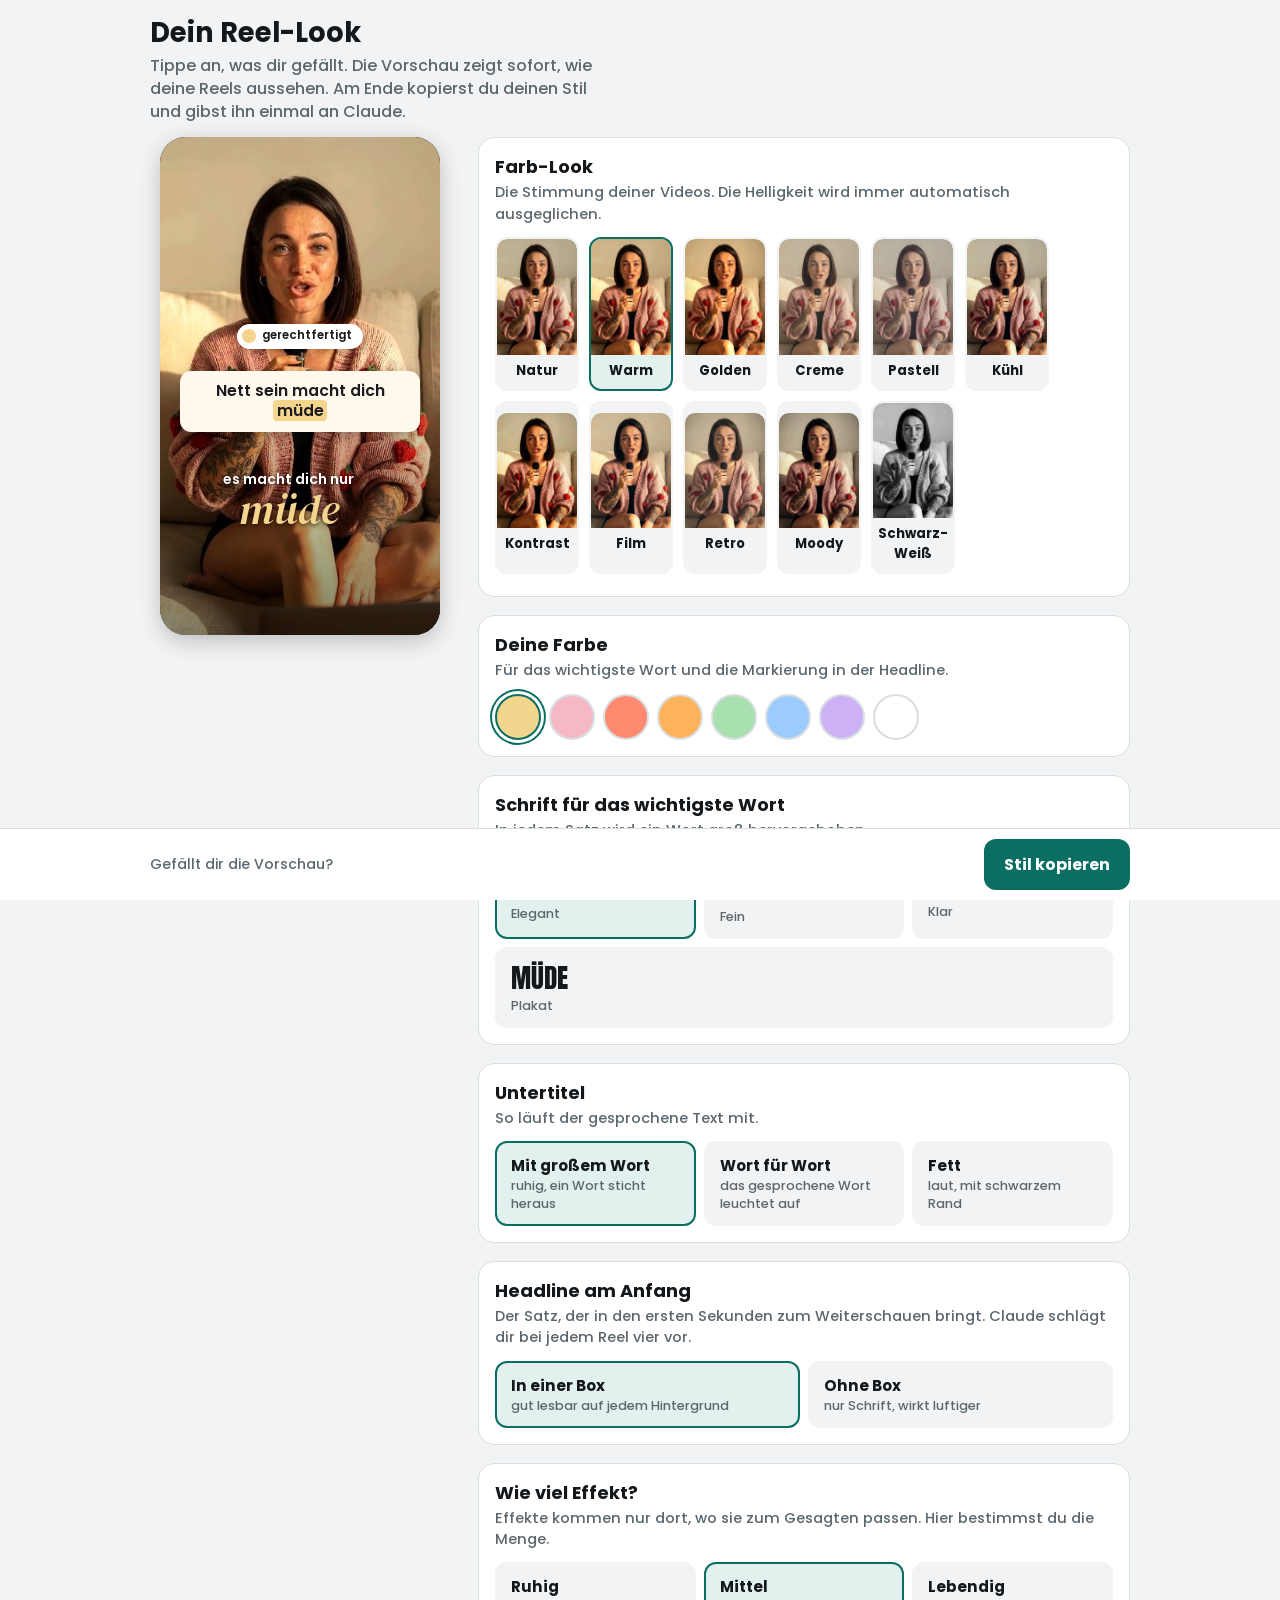
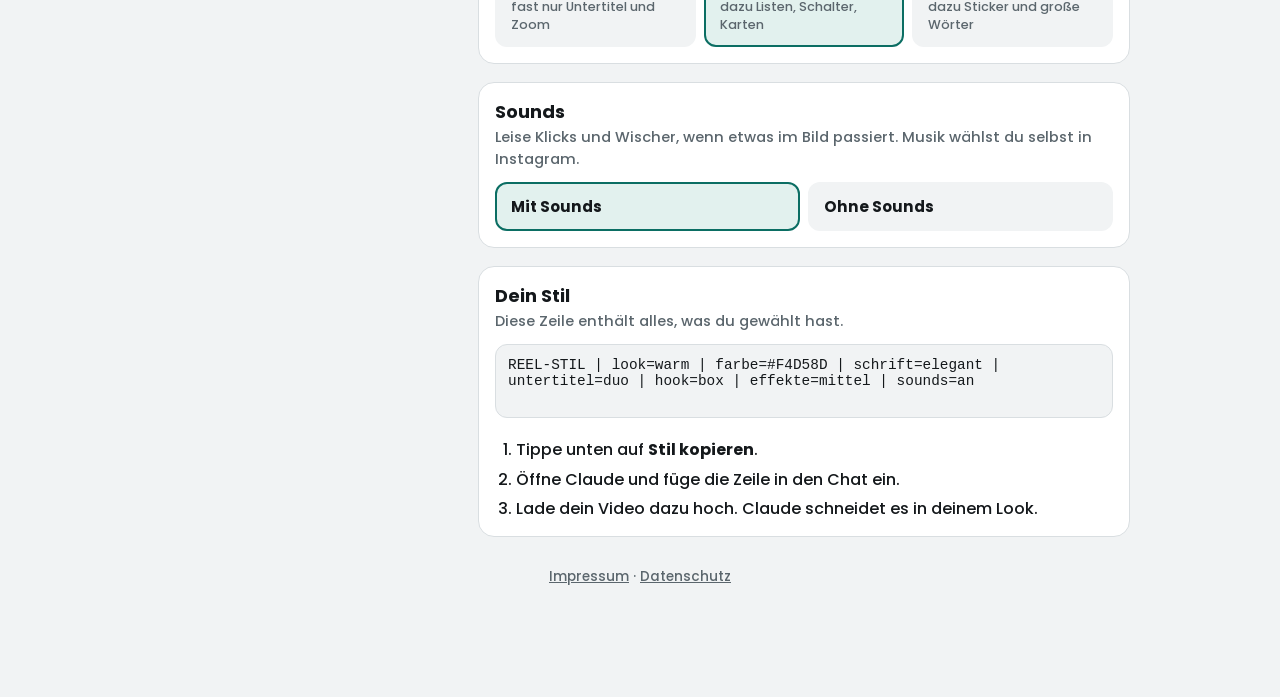
==== commit 345efd90: "Impressum, Datenschutz, Hinweise zu KI-Avatar-Clips" ====
--- a/studio/index.html
+++ b/studio/index.html
@@ -87,6 +87,8 @@
 .code { width: 100%; box-sizing: border-box; font: 500 .9rem ui-monospace, "SF Mono", Menlo, monospace; color: var(--tinte); background: var(--bg);
   border: 1px solid var(--linie); border-radius: 12px; padding: 12px; resize: none; }
 .schritte { margin: 14px 0 0; padding-left: 1.3em; display: grid; gap: 6px; }
+.rechtliches { text-align: center; font-size: .85rem; margin: -120px 0 0; padding-bottom: 110px; color: var(--leise); }
+.rechtliches a { color: var(--leise); }
 .leiste { position: fixed; left: 0; right: 0; bottom: 0; z-index: 8; background: var(--flaeche); border-top: 1px solid var(--linie);
   padding-top: 10px; padding-bottom: calc(10px + env(safe-area-inset-bottom, 0px));
   padding-left: max(16px, env(safe-area-inset-left, 0px)); padding-right: max(16px, env(safe-area-inset-right, 0px)); }
@@ -199,6 +201,8 @@
     </div>
   </div>
 </div>
+
+<p class="rechtliches"><a href="https://businessqueensclub.de/rechtliches/#impressum">Impressum</a> · <a href="https://businessqueensclub.de/rechtliches/#datenschutz">Datenschutz</a></p>
 
 <div class="leiste"><div>
   <span id="meldung" role="status">Gefällt dir die Vorschau?</span>
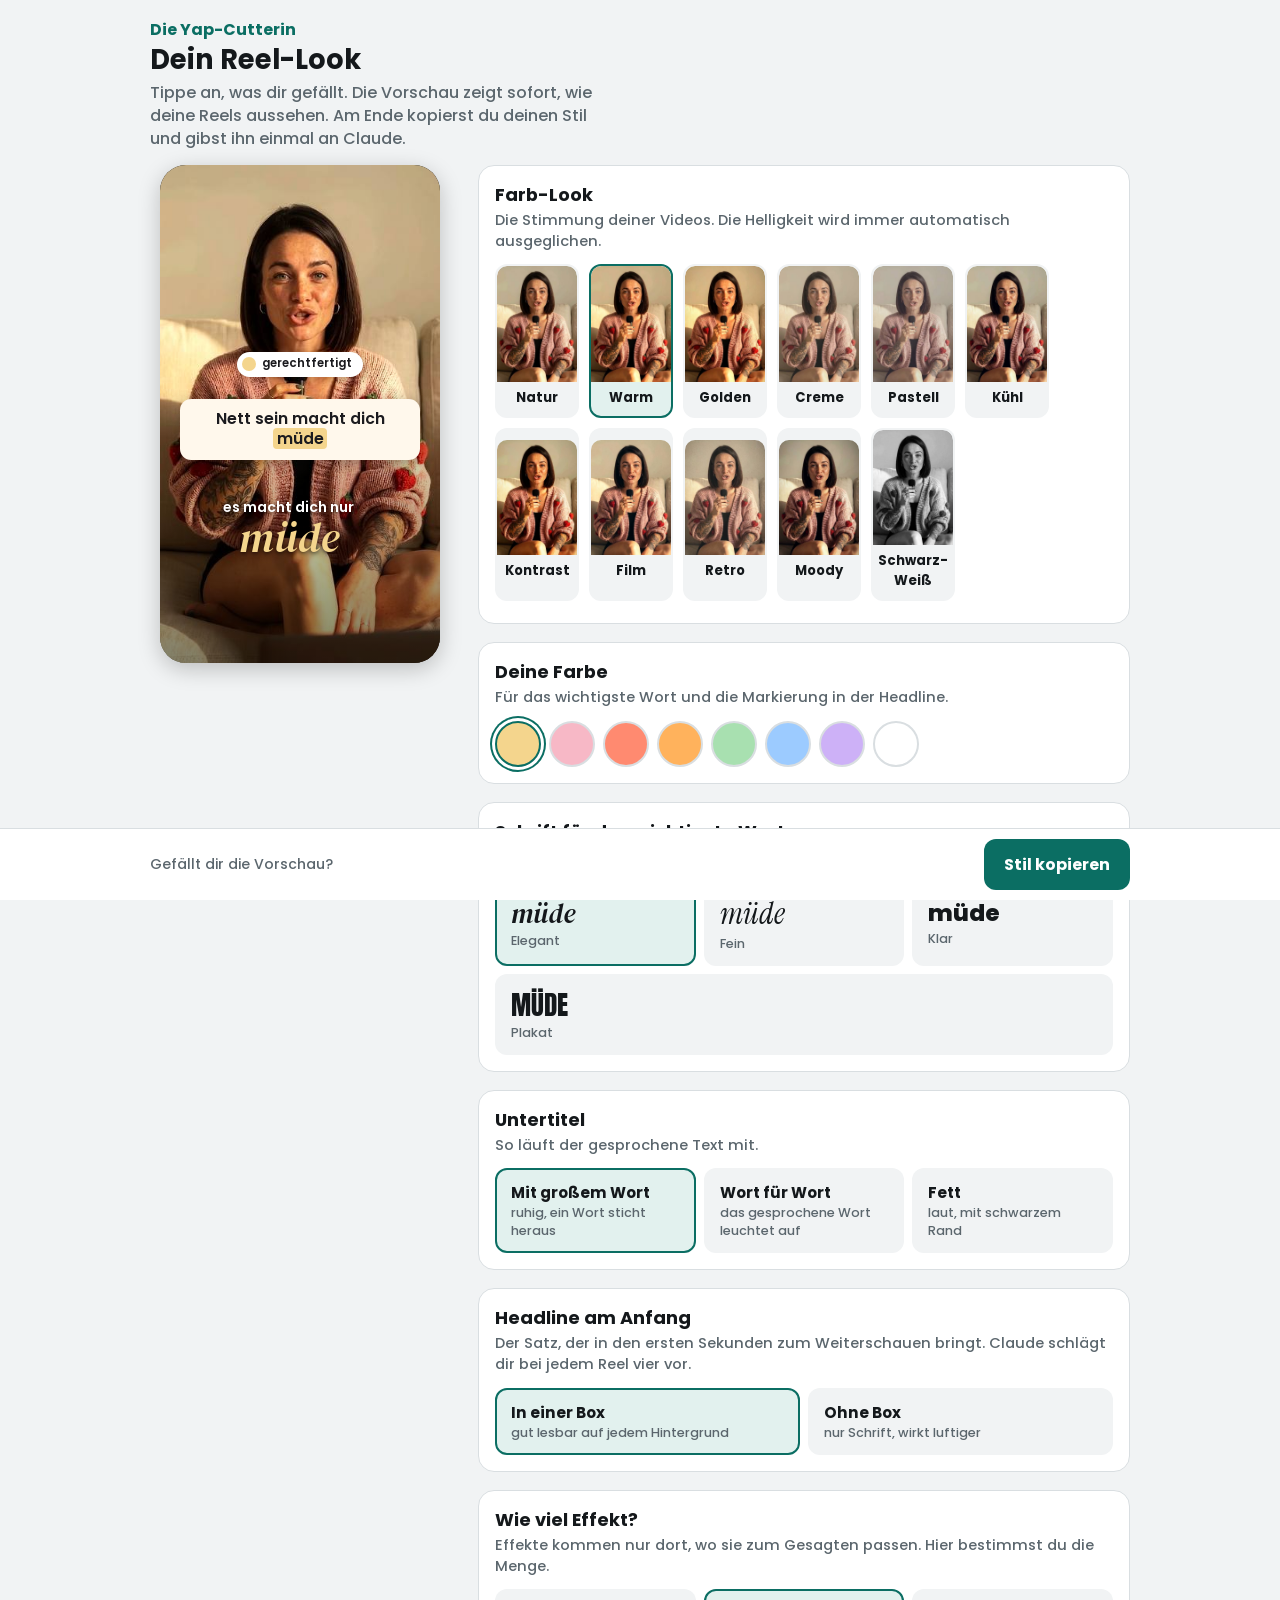
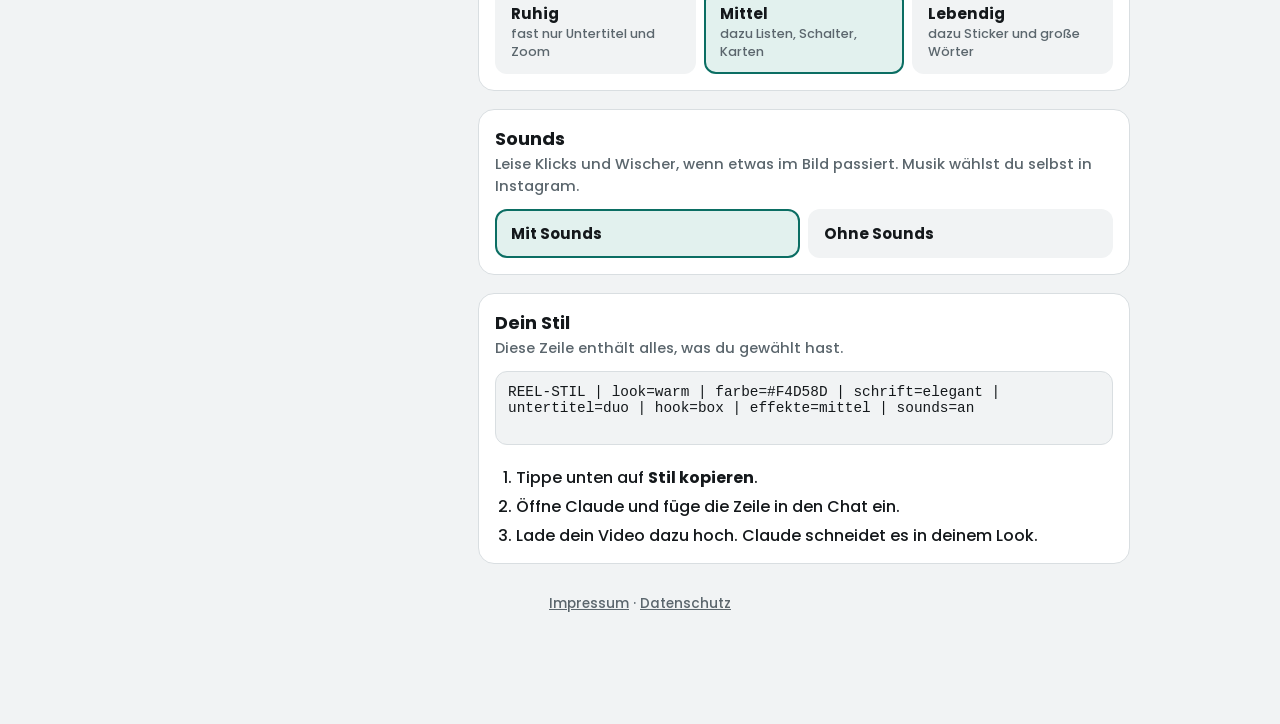
==== commit ebb71a70: "Umbenannt in Die Yap-Cutterin" ====
--- a/studio/index.html
+++ b/studio/index.html
@@ -4,7 +4,7 @@
 <meta charset="utf-8">
 <meta name="viewport" content="width=device-width, initial-scale=1, viewport-fit=cover">
 <meta name="robots" content="noindex">
-<title>Reel Look-Studio</title>
+<title>Look-Studio der Yap-Cutterin</title>
 <link rel="stylesheet" href="../stil.css">
 <style>
 html { color-scheme: light dark } body { margin: 0 } img { max-width: 100% } [hidden] { display: none !important }
@@ -29,6 +29,7 @@
 body::before { content: ""; position: fixed; inset: 0 0 auto; height: env(safe-area-inset-top, 0px); z-index: 10; background: var(--bg); }
 .seite { max-width: 980px; margin: 0 auto; padding-block: 18px 150px;
   padding-left: max(16px, env(safe-area-inset-left, 0px)); padding-right: max(16px, env(safe-area-inset-right, 0px)); }
+.marke { font-weight: 700; color: var(--akzent); margin: 0 0 4px; }
 h1 { font-family: var(--kopf); font-size: 1.7rem; line-height: 1.1; margin: 0 0 6px; text-wrap: balance; }
 .einleitung { color: var(--leise); margin: 0 0 14px; max-width: 46ch; }
 .raster { display: grid; gap: 18px; }
@@ -108,6 +109,7 @@
 <body>
 
 <div class="seite">
+  <p class="marke">Die Yap-Cutterin</p>
   <h1>Dein Reel-Look</h1>
   <p class="einleitung">Tippe an, was dir gefällt. Die Vorschau zeigt sofort, wie deine Reels aussehen. Am Ende kopierst du deinen Stil und gibst ihn einmal an Claude.</p>
 
